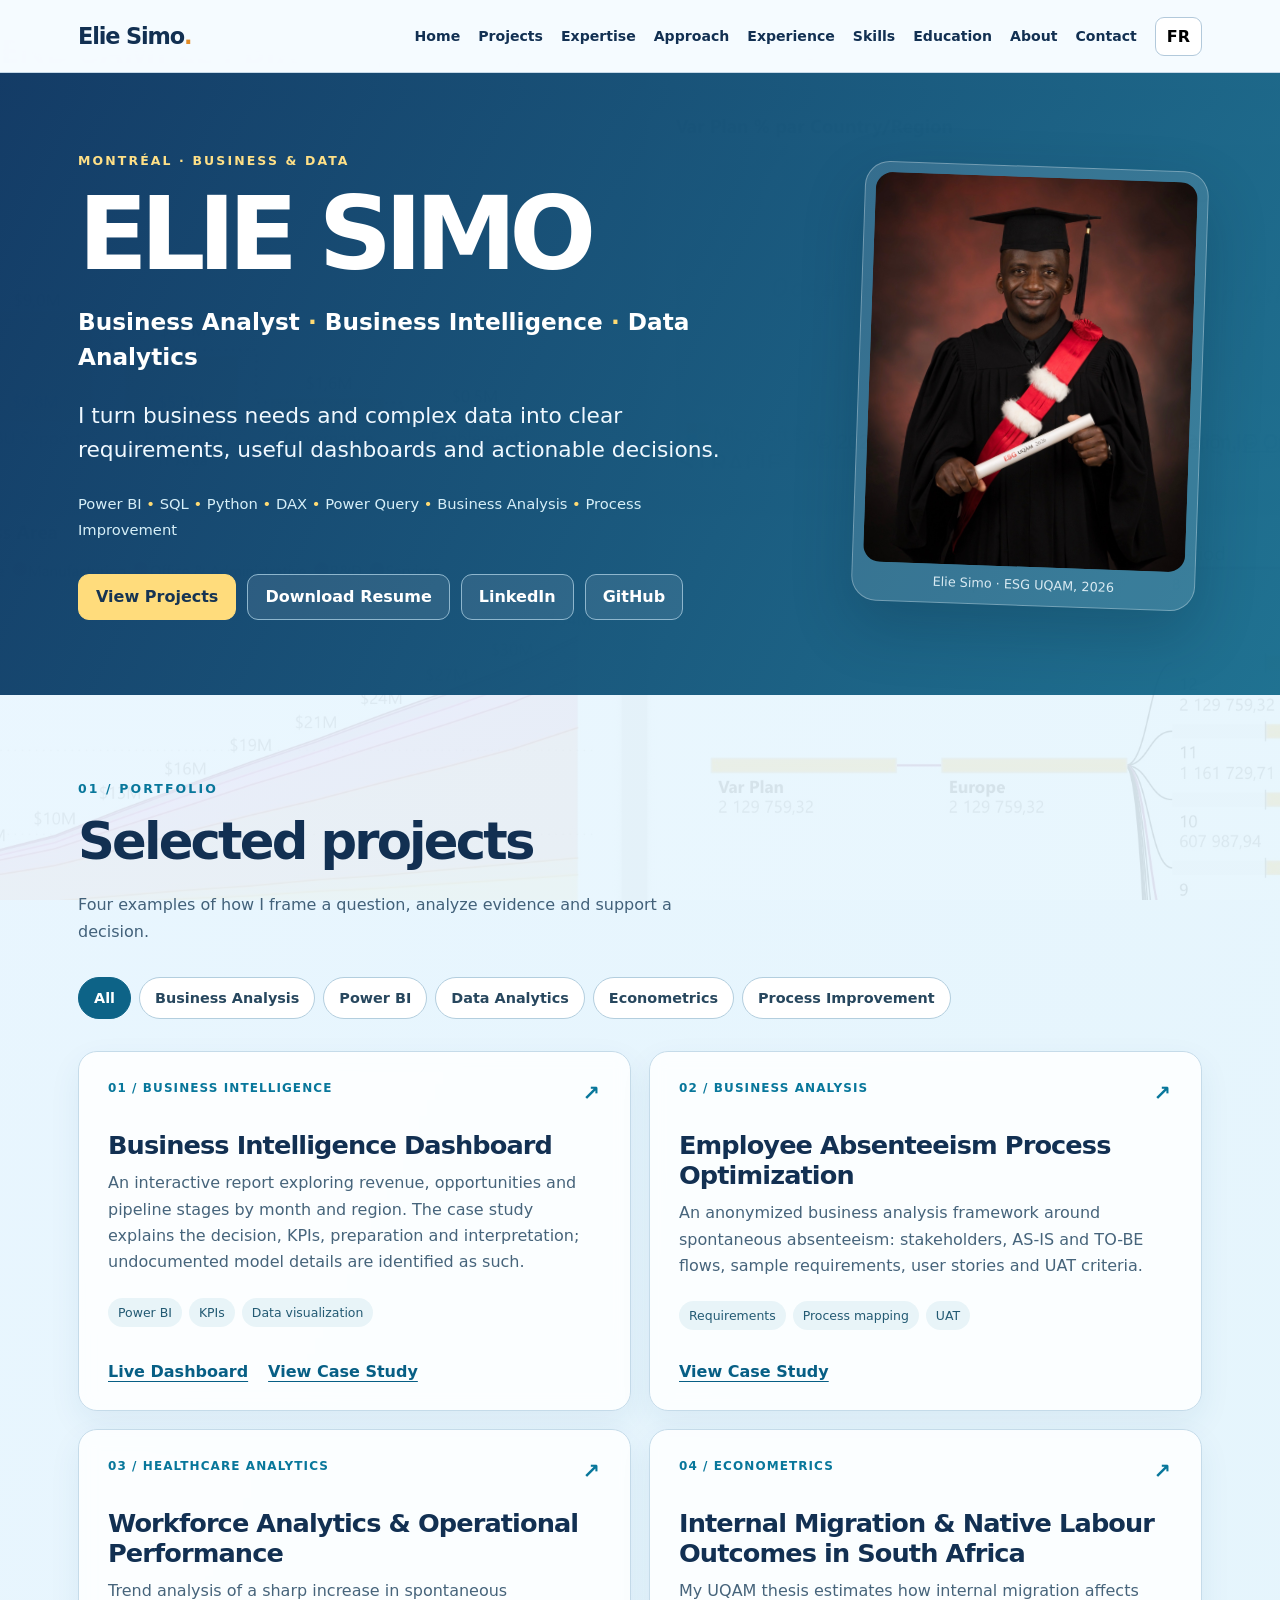
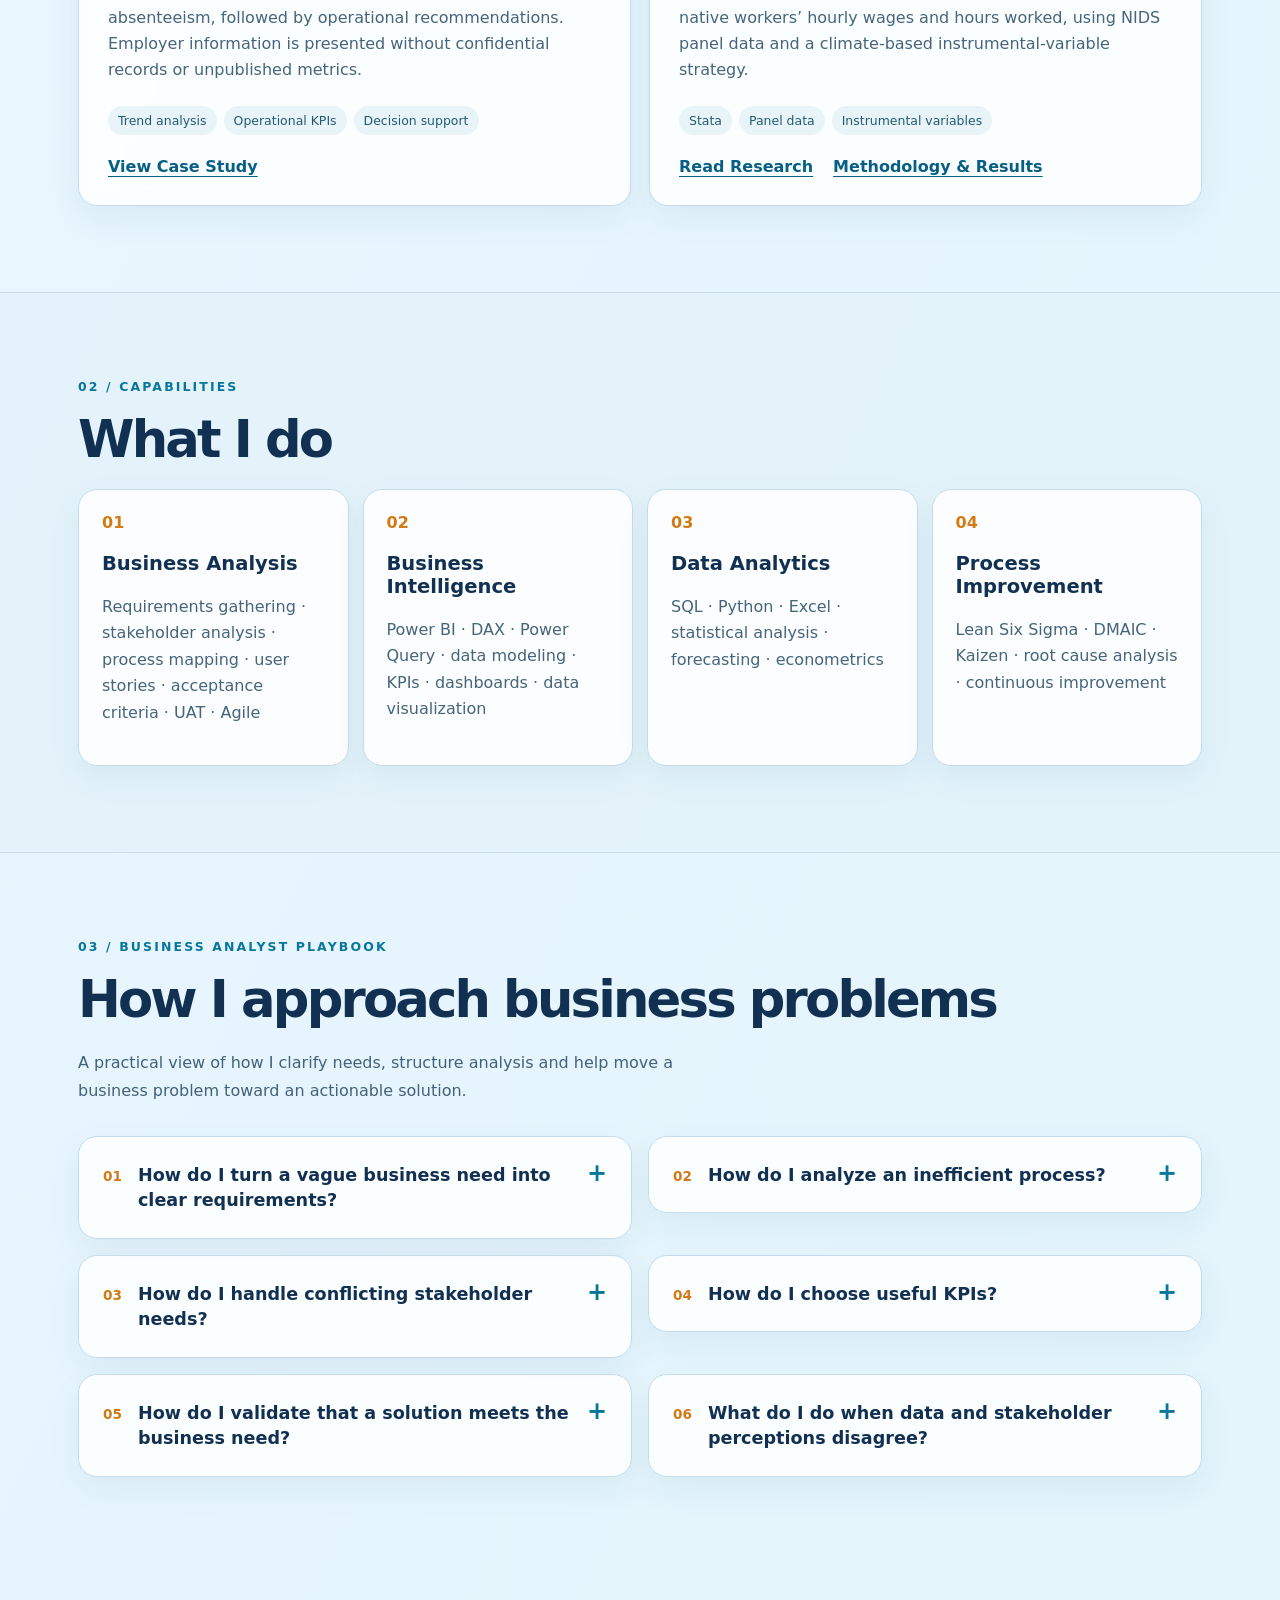
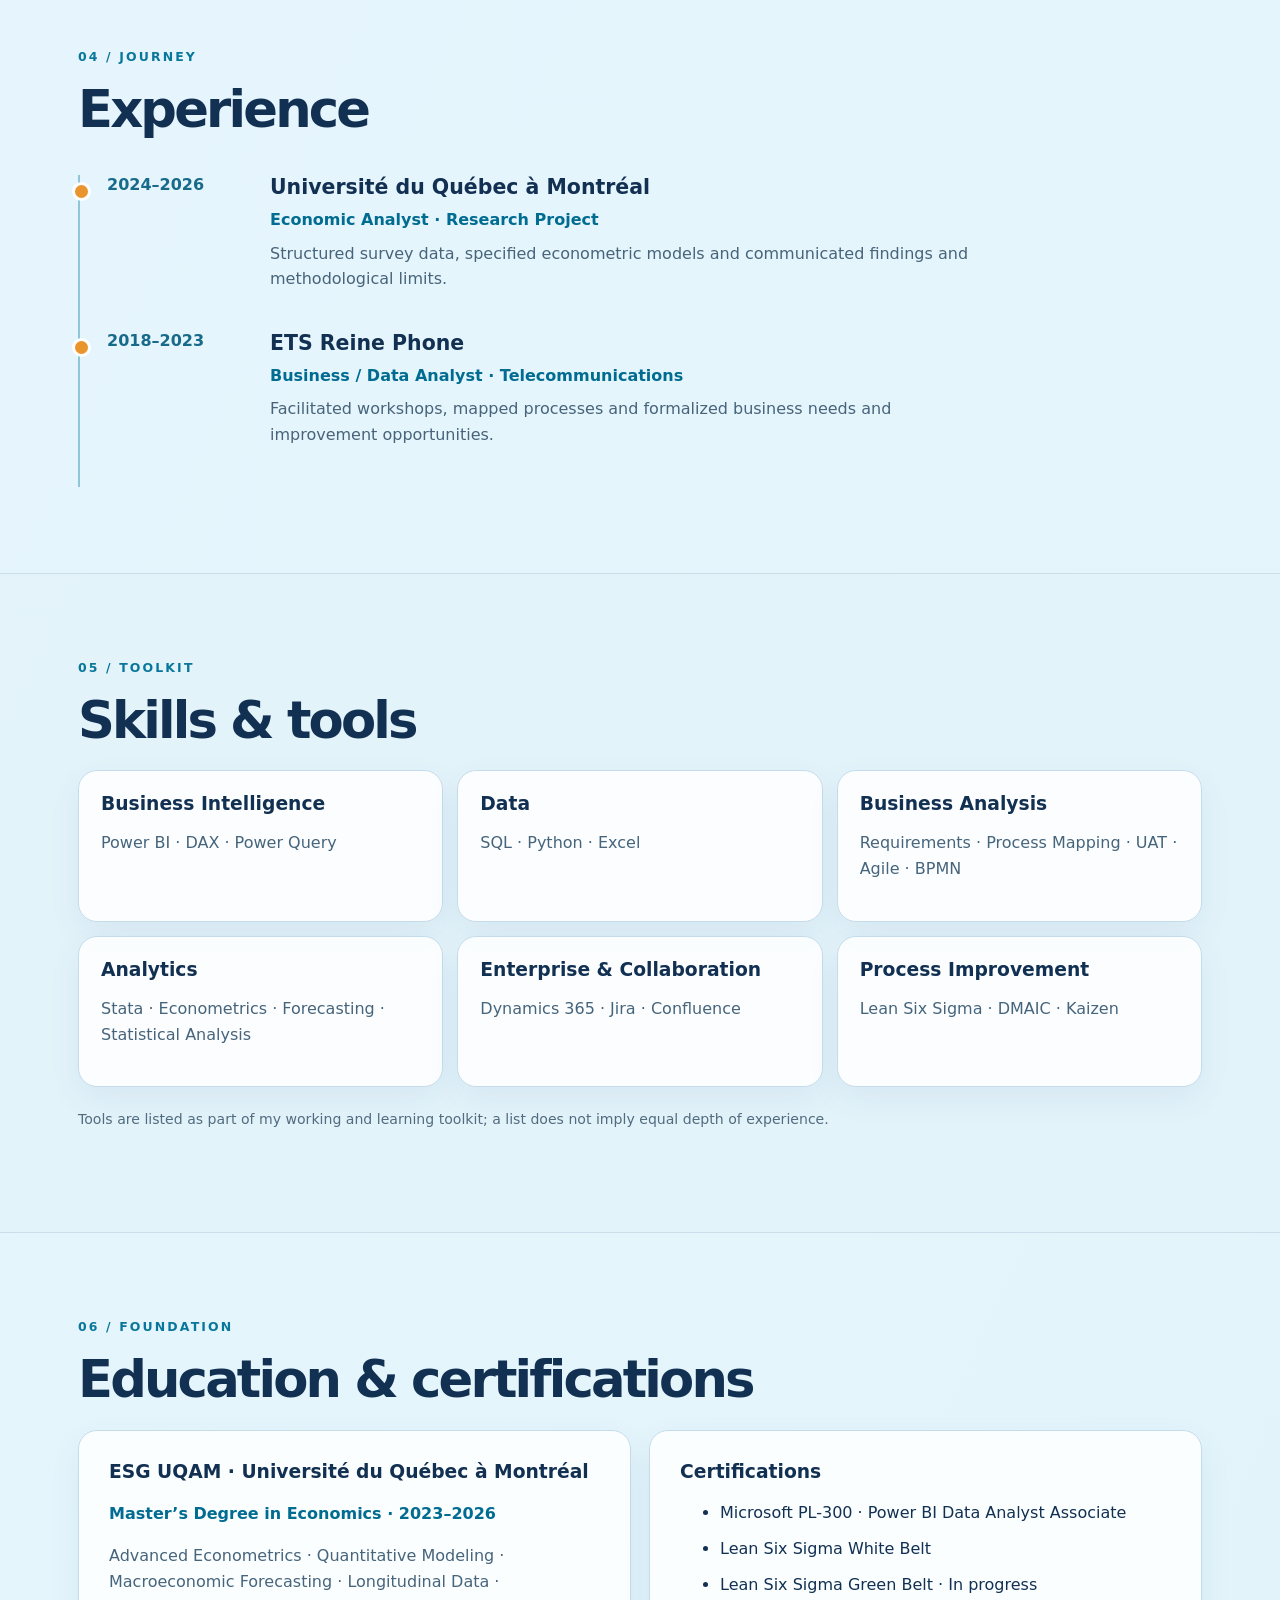
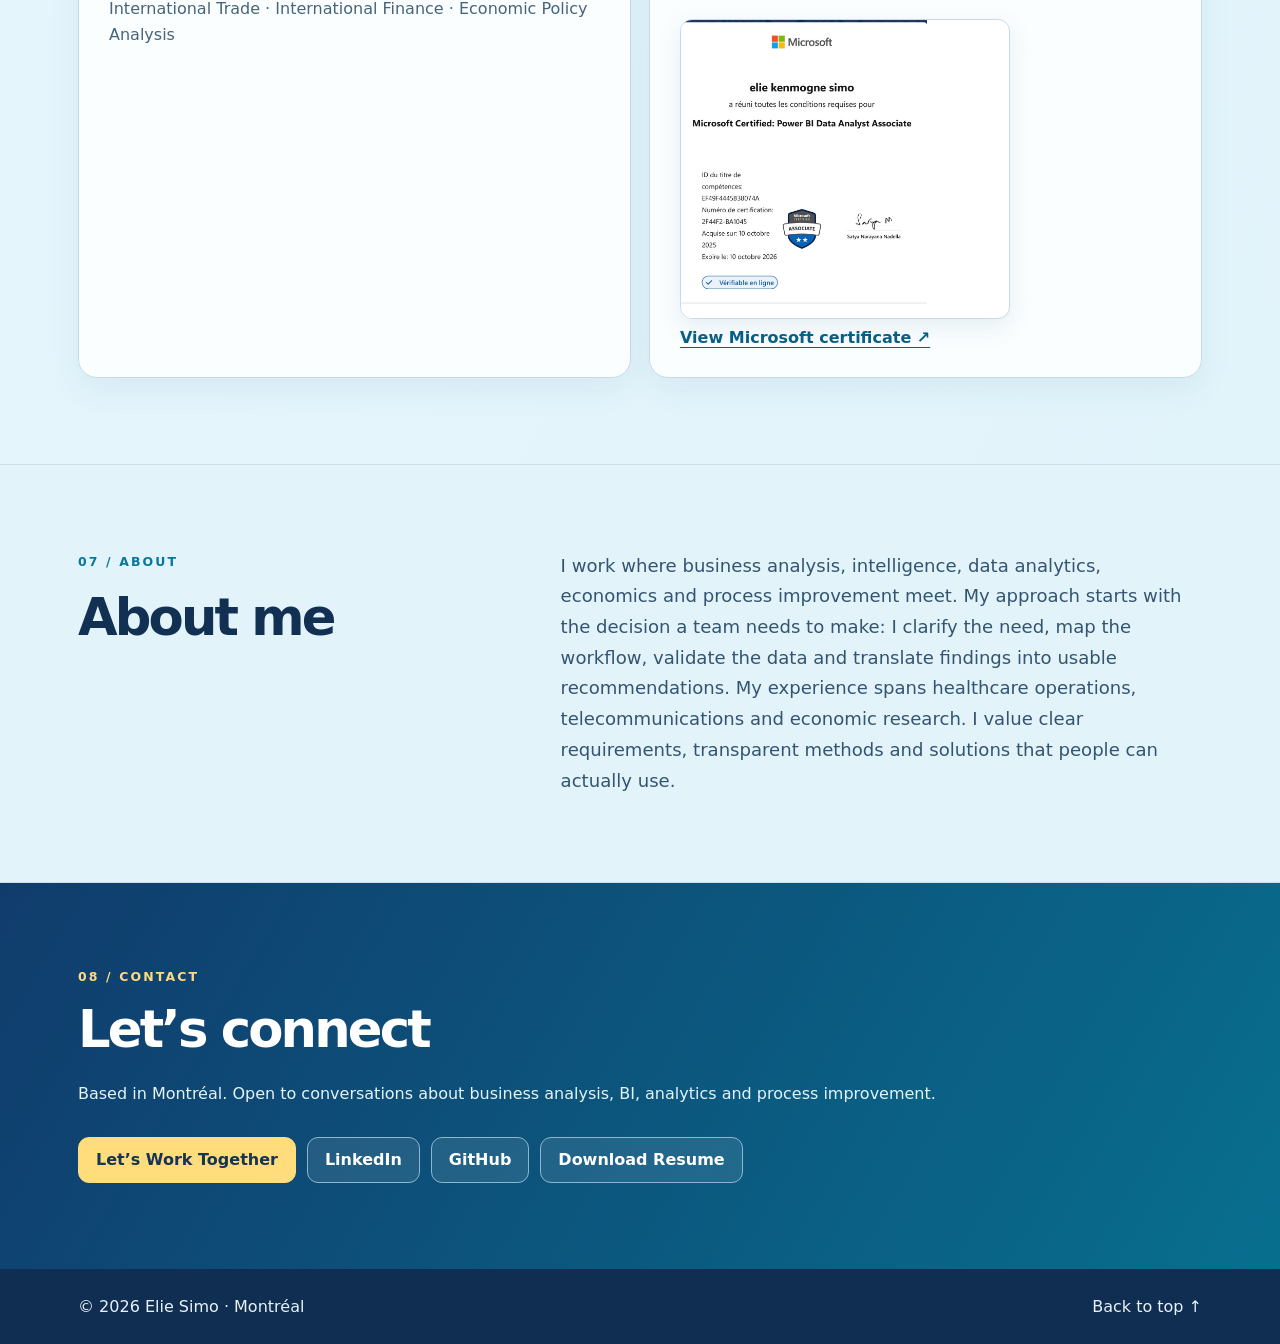
==== index.html @ c3174f80 "Add bilingual Business Analyst Playbook section" ====
<!doctype html><html lang="en"><head><meta charset="utf-8"><meta name="viewport" content="width=device-width,initial-scale=1"><title>Elie Simo | Business Analyst & BI Analyst</title><meta name="description" content="Business Analyst and BI professional specializing in Power BI, SQL, data analytics, process improvement and business transformation."><meta property="og:title" content="Elie Simo | Business Analyst & BI Analyst"><meta property="og:description" content="Business analysis, BI and data analytics projects with a focus on decisions and operational impact."><meta property="og:type" content="website"><meta property="og:url" content="https://simoelie.github.io/Portfolio-/"><link rel="canonical" href="https://simoelie.github.io/Portfolio-/"><link rel="stylesheet" href="style.css?v=playbook1"><link rel="icon" href="data:image/svg+xml,%3Csvg xmlns='http://www.w3.org/2000/svg' viewBox='0 0 64 64'%3E%3Crect width='64' height='64' rx='16' fill='%23133160'/%3E%3Ctext x='10' y='45' font-size='35' fill='%23ffda6a' font-family='Arial' font-weight='bold'%3EES%3C/text%3E%3C/svg%3E"></head><body><a class="skip" href="#main">Skip to content</a><header><div class="shell nav"><a class="logo" href="#home">Elie Simo<span>.</span></a><button class="menu" aria-expanded="false" aria-controls="links" aria-label="Open navigation">Menu ☰</button><nav id="links" aria-label="Main navigation"><a href="#home" data-i="home">Home</a><a href="#projects" data-i="projects">Projects</a><a href="#expertise" data-i="expertise">Expertise</a><a href="#approach" data-i="approachNav">Approach</a><a href="#experience" data-i="experience">Experience</a><a href="#skills" data-i="skills">Skills</a><a href="#education" data-i="education">Education</a><a href="#about" data-i="about">About</a><a href="#contact" data-i="contact">Contact</a><button id="lang" aria-label="Switch language">FR</button></nav></div></header><main id="main"><section class="hero" id="home"><div class="shell hero-grid"><div><p class="kicker" data-i="location">MONTRÉAL · BUSINESS & DATA</p><h1>ELIE SIMO</h1><p class="roles">Business Analyst <b>·</b> Business Intelligence <b>·</b> Data Analytics</p><p class="statement" data-i="statement">I turn business needs and complex data into clear requirements, useful dashboards and actionable decisions.</p><p class="tools">Power BI <span>•</span> SQL <span>•</span> Python <span>•</span> DAX <span>•</span> Power Query <span>•</span> Business Analysis <span>•</span> Process Improvement</p><div class="buttons"><a class="btn primary" href="#projects" data-i="viewProjects">View Projects</a><a class="btn" href="CV_Elie_Simo.pdf" download data-i="resume">Download Resume</a><a class="btn" href="https://www.linkedin.com/search/results/people/?keywords=Elie%20Kenmogne%20Simo" target="_blank" rel="noopener">LinkedIn</a><a class="btn" href="https://github.com/simoelie" target="_blank" rel="noopener">GitHub</a></div></div><figure class="portrait"><img src="portrait-elie-simo.jpeg" alt="Elie Simo at his ESG UQAM graduation" width="1320" height="1702" fetchpriority="high"><figcaption data-i="portrait">Elie Simo · ESG UQAM, 2026</figcaption></figure></div></section><section class="section" id="projects"><div class="shell"><p class="kicker">01 / PORTFOLIO</p><div class="section-head"><div><h2 data-i="selected">Selected projects</h2><p data-i="projectIntro">Four examples of how I frame a question, analyze evidence and support a decision.</p></div></div><div class="filters" role="group" aria-label="Filter projects"><button class="active" data-filter="all" aria-pressed="true">All</button><button data-filter="business">Business Analysis</button><button data-filter="power">Power BI</button><button data-filter="analytics">Data Analytics</button><button data-filter="econometrics">Econometrics</button><button data-filter="process">Process Improvement</button></div><div class="project-grid"><article class="project" data-cats="power analytics"><div class="project-top"><span>01 / BUSINESS INTELLIGENCE</span><span class="mark">↗</span></div><h3>Business Intelligence Dashboard</h3><p data-i="p1">An interactive report exploring revenue, opportunities and pipeline stages by month and region. The case study explains the decision, KPIs, preparation and interpretation; undocumented model details are identified as such.</p><div class="tags"><span>Power BI</span><span>KPIs</span><span>Data visualization</span></div><div class="card-actions"><a href="https://app.powerbi.com/view?r=eyJrIjoiZTdmYWRlNjMtMDBjZi00ZGFlLWEyNWEtYTdmNTlkOTk5NDNlIiwidCI6ImU4YWViMDlkLTc2ZDEtNGE2YS05ZDY2LWNhNjM2NWZkMDg1ZSIsImMiOjF9" target="_blank" rel="noopener">Live Dashboard</a><a href="case-study.html#dashboard">View Case Study</a></div></article><article class="project" data-cats="business process analytics"><div class="project-top"><span>02 / BUSINESS ANALYSIS</span><span class="mark">↗</span></div><h3>Employee Absenteeism Process Optimization</h3><p data-i="p2">An anonymized business analysis framework around spontaneous absenteeism: stakeholders, AS-IS and TO-BE flows, sample requirements, user stories and UAT criteria.</p><div class="tags"><span>Requirements</span><span>Process mapping</span><span>UAT</span></div><div class="card-actions"><a href="case-study.html#process">View Case Study</a></div></article><article class="project" data-cats="analytics power process"><div class="project-top"><span>03 / HEALTHCARE ANALYTICS</span><span class="mark">↗</span></div><h3>Workforce Analytics & Operational Performance</h3><p data-i="p3">Trend analysis of a sharp increase in spontaneous absenteeism, followed by operational recommendations. Employer information is presented without confidential records or unpublished metrics.</p><div class="tags"><span>Trend analysis</span><span>Operational KPIs</span><span>Decision support</span></div><div class="card-actions"><a href="case-study.html#workforce">View Case Study</a></div></article><article class="project" data-cats="econometrics analytics"><div class="project-top"><span>04 / ECONOMETRICS</span><span class="mark">↗</span></div><h3>Internal Migration & Native Labour Outcomes in South Africa</h3><p data-i="p4">My UQAM thesis estimates how internal migration affects native workers’ hourly wages and hours worked, using NIDS panel data and a climate-based instrumental-variable strategy.</p><div class="tags"><span>Stata</span><span>Panel data</span><span>Instrumental variables</span></div><div class="card-actions"><a href="memoire-elie-simo.pdf" target="_blank" rel="noopener">Read Research</a><a href="case-study.html#research">Methodology & Results</a></div></article></div></div></section><section class="section tint" id="expertise"><div class="shell"><p class="kicker">02 / CAPABILITIES</p><h2 data-i="what">What I do</h2><div class="four"><article><span class="icon">01</span><h3>Business Analysis</h3><p>Requirements gathering · stakeholder analysis · process mapping · user stories · acceptance criteria · UAT · Agile</p></article><article><span class="icon">02</span><h3>Business Intelligence</h3><p>Power BI · DAX · Power Query · data modeling · KPIs · dashboards · data visualization</p></article><article><span class="icon">03</span><h3>Data Analytics</h3><p>SQL · Python · Excel · statistical analysis · forecasting · econometrics</p></article><article><span class="icon">04</span><h3>Process Improvement</h3><p>Lean Six Sigma · DMAIC · Kaizen · root cause analysis · continuous improvement</p></article></div></div></section><section class="section" id="approach"><div class="shell"><p class="kicker">03 / BUSINESS ANALYST PLAYBOOK</p><div class="section-head"><h2 data-i="approachTitle">How I approach business problems</h2><p data-i="approachIntro">A practical view of how I clarify needs, structure analysis and help move a business problem toward an actionable solution.</p></div><div class="approach-grid"><details class="approach-card"><summary><span class="approach-number">01</span><span data-i="q1">How do I turn a vague business need into clear requirements?</span></summary><div class="approach-answer"><p data-i="a1">I start by clarifying the problem, expected outcome, stakeholders and constraints. I then separate needs from proposed solutions, document requirements in clear language and validate them with the people affected before delivery.</p><p class="approach-methods">Stakeholder analysis · Requirements · User stories · Acceptance criteria</p></div></details><details class="approach-card"><summary><span class="approach-number">02</span><span data-i="q2">How do I analyze an inefficient process?</span></summary><div class="approach-answer"><p data-i="a2">I map the current AS-IS process, identify bottlenecks, handoffs and recurring pain points, then investigate root causes. The TO-BE process is designed around the business objective and validated with stakeholders before implementation.</p><p class="approach-methods">AS-IS / TO-BE · Process mapping · Root cause analysis · Lean Six Sigma</p></div></details><details class="approach-card"><summary><span class="approach-number">03</span><span data-i="q3">How do I handle conflicting stakeholder needs?</span></summary><div class="approach-answer"><p data-i="a3">I make the competing needs explicit, connect each one to the underlying business objective and assess constraints, impact and dependencies. The goal is to create shared criteria for prioritization rather than treating every request as equally urgent.</p><p class="approach-methods">Workshops · Stakeholder analysis · Prioritization · Traceability</p></div></details><details class="approach-card"><summary><span class="approach-number">04</span><span data-i="q4">How do I choose useful KPIs?</span></summary><div class="approach-answer"><p data-i="a4">I begin with the decision the team needs to make. A KPI should have a clear definition, reliable data source, relevant comparison point and an action that can follow when the measure changes.</p><p class="approach-methods">KPIs · Data validation · Power BI · Decision support</p></div></details><details class="approach-card"><summary><span class="approach-number">05</span><span data-i="q5">How do I validate that a solution meets the business need?</span></summary><div class="approach-answer"><p data-i="a5">I link the solution back to the approved requirements and define observable acceptance criteria. During validation or UAT, I focus on real business scenarios, exceptions and whether users can complete the intended outcome.</p><p class="approach-methods">UAT · Acceptance criteria · Requirements traceability · Feedback</p></div></details><details class="approach-card"><summary><span class="approach-number">06</span><span data-i="q6">What do I do when data and stakeholder perceptions disagree?</span></summary><div class="approach-answer"><p data-i="a6">I verify definitions, data quality, time periods and scope before drawing a conclusion. I use the discrepancy as a question to investigate, combining quantitative evidence with operational context rather than assuming either source is automatically correct.</p><p class="approach-methods">Data quality · SQL / Excel · Trend analysis · Stakeholder interviews</p></div></details></div></div></section><section class="section" id="experience"><div class="shell"><p class="kicker">04 / JOURNEY</p><h2 data-i="experience">Experience</h2><div class="timeline"><article><span>2024–2026</span><div><h3>Université du Québec à Montréal</h3><p class="role">Economic Analyst · Research Project</p><p data-i="e2">Structured survey data, specified econometric models and communicated findings and methodological limits.</p></div></article><article><span>2018–2023</span><div><h3>ETS Reine Phone</h3><p class="role">Business / Data Analyst · Telecommunications</p><p data-i="e3">Facilitated workshops, mapped processes and formalized business needs and improvement opportunities.</p></div></article></div></div></section><section class="section tint" id="skills"><div class="shell"><p class="kicker">05 / TOOLKIT</p><h2 data-i="skills">Skills & tools</h2><div class="skill-grid"><article><h3>Business Intelligence</h3><p>Power BI · DAX · Power Query</p></article><article><h3>Data</h3><p>SQL · Python · Excel</p></article><article><h3>Business Analysis</h3><p>Requirements · Process Mapping · UAT · Agile · BPMN</p></article><article><h3>Analytics</h3><p>Stata · Econometrics · Forecasting · Statistical Analysis</p></article><article><h3>Enterprise & Collaboration</h3><p>Dynamics 365 · Jira · Confluence</p></article><article><h3>Process Improvement</h3><p>Lean Six Sigma · DMAIC · Kaizen</p></article></div><p class="note" data-i="toolsNote">Tools are listed as part of my working and learning toolkit; a list does not imply equal depth of experience.</p></div></section><section class="section" id="education"><div class="shell"><p class="kicker">06 / FOUNDATION</p><h2 data-i="education">Education & certifications</h2><div class="two"><article class="panel"><h3>ESG UQAM · Université du Québec à Montréal</h3><p class="role">Master’s Degree in Economics · 2023–2026</p><p>Advanced Econometrics · Quantitative Modeling · Macroeconomic Forecasting · Longitudinal Data · International Trade · International Finance · Economic Policy Analysis</p></article><article class="panel"><h3>Certifications</h3><ul><li>Microsoft PL-300 · Power BI Data Analyst Associate</li><li>Lean Six Sigma White Belt</li><li>Lean Six Sigma Green Belt · In progress</li></ul><a class="certificate" href="certification-microsoft-pl300-elie-simo.jpeg" target="_blank" rel="noopener" aria-label="View Microsoft Power BI Data Analyst Associate certificate in full size"><img src="certification-microsoft-pl300-elie-simo.jpeg" alt="Microsoft Certified: Power BI Data Analyst Associate certificate awarded to Elie Kenmogne Simo" width="958" height="1160" loading="lazy" decoding="async"><span>View Microsoft certificate ↗</span></a></article></div></div></section><section class="section tint" id="about"><div class="shell about"><div><p class="kicker">07 / ABOUT</p><h2 data-i="about">About me</h2></div><p data-i="aboutText">I work where business analysis, intelligence, data analytics, economics and process improvement meet. My approach starts with the decision a team needs to make: I clarify the need, map the workflow, validate the data and translate findings into usable recommendations. My experience spans healthcare operations, telecommunications and economic research. I value clear requirements, transparent methods and solutions that people can actually use.</p></div></section><section class="section contact" id="contact"><div class="shell"><p class="kicker">08 / CONTACT</p><h2 data-i="connect">Let’s connect</h2><p data-i="contactText">Based in Montréal. Open to conversations about business analysis, BI, analytics and process improvement.</p><div class="buttons"><a class="btn primary" href="mailto:simoelie13@gmail.com" data-i="work">Let’s Work Together</a><a class="btn" href="https://www.linkedin.com/search/results/people/?keywords=Elie%20Kenmogne%20Simo" target="_blank" rel="noopener">LinkedIn</a><a class="btn" href="https://github.com/simoelie" target="_blank" rel="noopener">GitHub</a><a class="btn" href="CV_Elie_Simo.pdf" download data-i="resume">Download Resume</a></div></div></section></main><footer><div class="shell">© 2026 Elie Simo · Montréal <a href="#home" data-i="back">Back to top ↑</a></div></footer><script src="script.js?v=playbook1" defer></script></body></html>
---- style.css ----
:root{font-family:Inter,ui-sans-serif,system-ui,-apple-system,"Segoe UI",sans-serif;color:#123052;background:#eaf4fb;scroll-behavior:smooth}*{box-sizing:border-box}body{margin:0;background:linear-gradient(115deg,rgba(233,246,255,.92),rgba(224,244,250,.88)),url('tableau-de-bord-arriere-plan.jpeg') center top/cover fixed}a{color:inherit}button{font:inherit;cursor:pointer}a:focus-visible,button:focus-visible,summary:focus-visible{outline:3px solid #ec8b26;outline-offset:3px}.skip{position:absolute;left:-100vw;top:0;background:#fff;padding:12px;z-index:30}.skip:focus{left:10px}.shell{max-width:1180px;margin:auto;padding:0 28px}header{position:sticky;top:0;z-index:20;background:rgba(246,251,255,.94);backdrop-filter:blur(18px);border-bottom:1px solid #c5d8e7}.nav{min-height:72px;display:flex;align-items:center;justify-content:space-between;gap:20px}.logo{font-weight:850;letter-spacing:-.05em;font-size:1.4rem;text-decoration:none;white-space:nowrap}.logo span{color:#e28b26}nav{display:flex;align-items:center;gap:18px}nav a{font-size:.88rem;font-weight:650;text-decoration:none}nav a:hover,footer a:hover{color:#006e97}nav button,.menu{border:1px solid #b2c9db;background:white;border-radius:9px;padding:9px 11px;font-weight:800}.menu{display:none}.hero{background:linear-gradient(115deg,rgba(11,52,96,.96),rgba(12,101,135,.91));color:#fff;padding:80px 0 75px}.hero-grid{display:grid;grid-template-columns:minmax(0,1.5fr) minmax(270px,.72fr);gap:62px;align-items:center}.kicker{font-size:.78rem;font-weight:850;letter-spacing:.17em;color:#08779b;text-transform:uppercase;margin:0 0 17px}.hero .kicker{color:#ffe087}.hero h1{font-size:clamp(3.5rem,8vw,7.4rem);letter-spacing:-.075em;line-height:.95;margin:0 0 22px}.roles{font-size:clamp(1.05rem,2vw,1.45rem);font-weight:700;line-height:1.5}.roles b,.tools span{color:#ffdb73}.statement{font-size:clamp(1.1rem,2vw,1.36rem);line-height:1.55;max-width:680px;color:#eff8ff;margin:24px 0}.tools{font-size:.92rem;line-height:1.8;color:#d6eff8;max-width:660px}.buttons{display:flex;flex-wrap:wrap;gap:11px;margin-top:30px}.btn{display:inline-flex;align-items:center;justify-content:center;min-height:46px;padding:11px 17px;border:1px solid #8eb6cd;border-radius:11px;text-decoration:none;font-weight:750;background:rgba(255,255,255,.09);color:inherit}.btn:hover{transform:translateY(-2px);background:rgba(255,255,255,.18)}.btn.primary{background:#ffdc7c;color:#163453;border-color:#ffdc7c}.portrait{margin:0;background:rgba(255,255,255,.12);padding:10px;border:1px solid rgba(255,255,255,.3);border-radius:25px;box-shadow:0 25px 60px rgba(7,30,50,.22);transform:rotate(2deg)}.portrait img{display:block;width:100%;height:390px;object-fit:cover;object-position:center 25%;border-radius:17px}.portrait figcaption{text-align:center;font-size:.8rem;margin:10px 0 3px;color:#d9eaf2}.section{padding:86px 0}.section.tint{background:rgba(228,243,250,.83);border-block:1px solid #cbdeea}.section h2{font-size:clamp(2.2rem,4vw,3.7rem);letter-spacing:-.055em;margin:0 0 22px;line-height:1.1}.section-head p,.section>div>p:not(.kicker),.about p{line-height:1.7}.section-head p{max-width:650px;color:#42617a}.filters{display:flex;gap:8px;flex-wrap:wrap;margin:32px 0}.filters button{border:1px solid #b3cede;background:#fff;border-radius:99px;padding:10px 15px;color:#27475e;font-size:.9rem;font-weight:650;min-height:42px}.filters button.active,.filters button:hover{background:#0d6387;color:white;border-color:#0d6387}.project-grid{display:grid;grid-template-columns:repeat(2,minmax(0,1fr));gap:18px}.project,.panel,.four article,.skill-grid article{background:rgba(255,255,255,.84);backdrop-filter:blur(8px);border:1px solid #c5dbe9;border-radius:19px;box-shadow:0 12px 32px rgba(31,86,126,.07)}.project{padding:29px;display:flex;flex-direction:column;min-height:360px}.project[hidden]{display:none}.project-top{display:flex;justify-content:space-between;color:#08779b;font-size:.75rem;font-weight:850;letter-spacing:.09em}.mark{font-size:1.3rem}.project h3{font-size:1.6rem;letter-spacing:-.035em;margin:25px 0 10px}.project p,.panel p,.four p,.skill-grid p{line-height:1.65;color:#46647b}.project p{margin:0}.tags{display:flex;flex-wrap:wrap;gap:7px;margin:22px 0}.tags span{font-size:.78rem;border-radius:50px;background:#e8f4f8;padding:7px 10px;color:#235a73}.card-actions{display:flex;gap:20px;flex-wrap:wrap;margin-top:auto}.card-actions a{color:#075f85;font-weight:800;text-underline-offset:4px}.note{font-size:.88rem;color:#526c80;margin-top:21px}.four{display:grid;grid-template-columns:repeat(4,1fr);gap:14px}.four article{padding:23px}.four h3{font-size:1.22rem}.icon{color:#d27a14;font-weight:850}.timeline{margin-top:38px;border-left:2px solid #8ec5d7;padding-left:27px}.timeline article{position:relative;display:grid;grid-template-columns:140px 1fr;gap:23px;padding:0 0 31px}.timeline article:before{content:"";position:absolute;left:-35px;top:7px;width:13px;height:13px;border-radius:50%;background:#e9942c;border:3px solid white}.timeline article>span{font-weight:800;color:#176a89}.timeline h3{margin:0;font-size:1.28rem}.timeline p{max-width:700px;line-height:1.6;margin:8px 0;color:#47647a}.role{color:#006c91!important;font-weight:750}.skill-grid{display:grid;grid-template-columns:repeat(3,1fr);gap:14px}.skill-grid article{padding:22px}.skill-grid h3{margin:0}.two{display:grid;grid-template-columns:1fr 1fr;gap:18px}.panel{padding:30px}.panel h3{margin-top:0}.panel li{margin:12px 0;line-height:1.5}.about{display:grid;grid-template-columns:1fr 1.5fr;gap:55px}.about>p{font-size:1.13rem;margin:0;color:#345571}.contact{background:linear-gradient(120deg,#103c6c,#086f8f);color:white}.contact .kicker{color:#ffdb7e}.contact p{color:#e5f4f9}footer{background:#102e51;color:#e7f2f9;padding:28px 0}footer .shell{display:flex;justify-content:space-between;gap:16px}footer a{text-decoration:none}.case-hero{background:#103c6c;color:white;padding:65px 0}.case-hero h1{font-size:clamp(2.5rem,5vw,4rem);letter-spacing:-.05em;margin:0}.case-hero p{max-width:750px;line-height:1.6}.case-index{display:flex;gap:12px;flex-wrap:wrap;margin-top:25px}.case-index a{border:1px solid #82aaba;padding:10px;border-radius:10px;text-decoration:none}.study{padding:70px 0;border-bottom:1px solid #cee0ea;scroll-margin-top:78px}.study h2{font-size:clamp(2rem,4vw,3rem);letter-spacing:-.04em}.study-grid{display:grid;grid-template-columns:repeat(2,1fr);gap:14px}.study-grid>div{background:rgba(255,255,255,.86);border:1px solid #c6deea;border-radius:16px;padding:22px}.study-grid h3{color:#086d90;margin-top:0}.study-grid p,.study-grid li{line-height:1.65;color:#36566d}.flow{display:flex;flex-wrap:wrap;align-items:center;gap:10px;margin:15px 0 25px}.flow span{background:#e1f1f7;border:1px solid #a5cddb;border-radius:10px;padding:10px}.embed{width:100%;height:min(65vw,600px);min-height:360px;border:1px solid #b3cddc;border-radius:14px;background:#fff}.empty{display:none;padding:30px;background:white;border-radius:14px}.empty.show{display:block}@media(max-width:950px){nav{gap:10px}nav a{font-size:.78rem}.four{grid-template-columns:repeat(2,1fr)}.hero-grid{gap:30px}}@media(max-width:720px){body{background-attachment:scroll}.shell{padding:0 20px}.nav{min-height:65px}.menu{display:block}nav{display:none;position:absolute;top:65px;left:0;right:0;background:#f4fbff;padding:16px 20px 24px;box-shadow:0 15px 25px #12305224;flex-direction:column;align-items:stretch}nav.open{display:flex}nav a,nav button{font-size:1rem;padding:9px;min-height:42px}.hero{padding:55px 0}.hero-grid,.project-grid,.two,.about,.study-grid{grid-template-columns:1fr}.hero h1{font-size:3.8rem}.portrait{max-width:390px;transform:none}.portrait img{height:350px}.section{padding:62px 0}.skill-grid{grid-template-columns:repeat(2,1fr)}.timeline article{grid-template-columns:1fr;gap:0}.project{min-height:0}.embed{height:420px;min-height:0}}@media(max-width:450px){.four,.skill-grid{grid-template-columns:1fr}.hero h1{font-size:3.35rem}.portrait img{height:320px}.btn{width:100%}.filters button{font-size:.82rem;padding:8px 11px}.project{padding:22px}footer .shell{flex-direction:column}}@media(prefers-reduced-motion:reduce){:root{scroll-behavior:auto}.btn:hover{transform:none}}

.certificate{display:block;max-width:330px;margin-top:22px;text-decoration:none;color:#075f85;font-weight:800}.certificate img{display:block;width:100%;height:auto;max-height:300px;object-fit:contain;object-position:left center;background:#fff;border:1px solid #c5dbe9;border-radius:12px;box-shadow:0 8px 24px rgba(31,86,126,.1)}.certificate span{display:inline-block;margin-top:9px;text-decoration:underline;text-underline-offset:4px}.certificate:hover img{border-color:#08779b}

#approach{scroll-margin-top:72px}.approach-grid{display:grid;grid-template-columns:repeat(2,minmax(0,1fr));gap:16px;margin-top:32px;align-items:start}.approach-card{background:rgba(255,255,255,.84);backdrop-filter:blur(8px);border:1px solid #c5dbe9;border-radius:19px;box-shadow:0 12px 32px rgba(31,86,126,.07);overflow:hidden}.approach-card summary{display:flex;align-items:baseline;gap:16px;padding:24px;cursor:pointer;font-weight:750;font-size:1.1rem;line-height:1.45;list-style:none}.approach-card summary::-webkit-details-marker{display:none}.approach-card summary:after{content:"+";color:#08779b;font-size:1.5rem;margin-left:auto;line-height:1}.approach-card[open] summary:after{content:"−"}.approach-number{color:#d27a14;font-size:.85rem;font-weight:850;flex:none}.approach-answer{padding:0 24px 24px 56px}.approach-answer p{line-height:1.65;color:#46647b;margin:0}.approach-answer .approach-methods{color:#235a73;font-size:.84rem;margin-top:18px;border-top:1px solid #c5dbe9;padding-top:15px}@media(max-width:720px){.approach-grid{grid-template-columns:1fr}.approach-card summary{padding:20px}.approach-answer{padding:0 20px 20px 52px}}
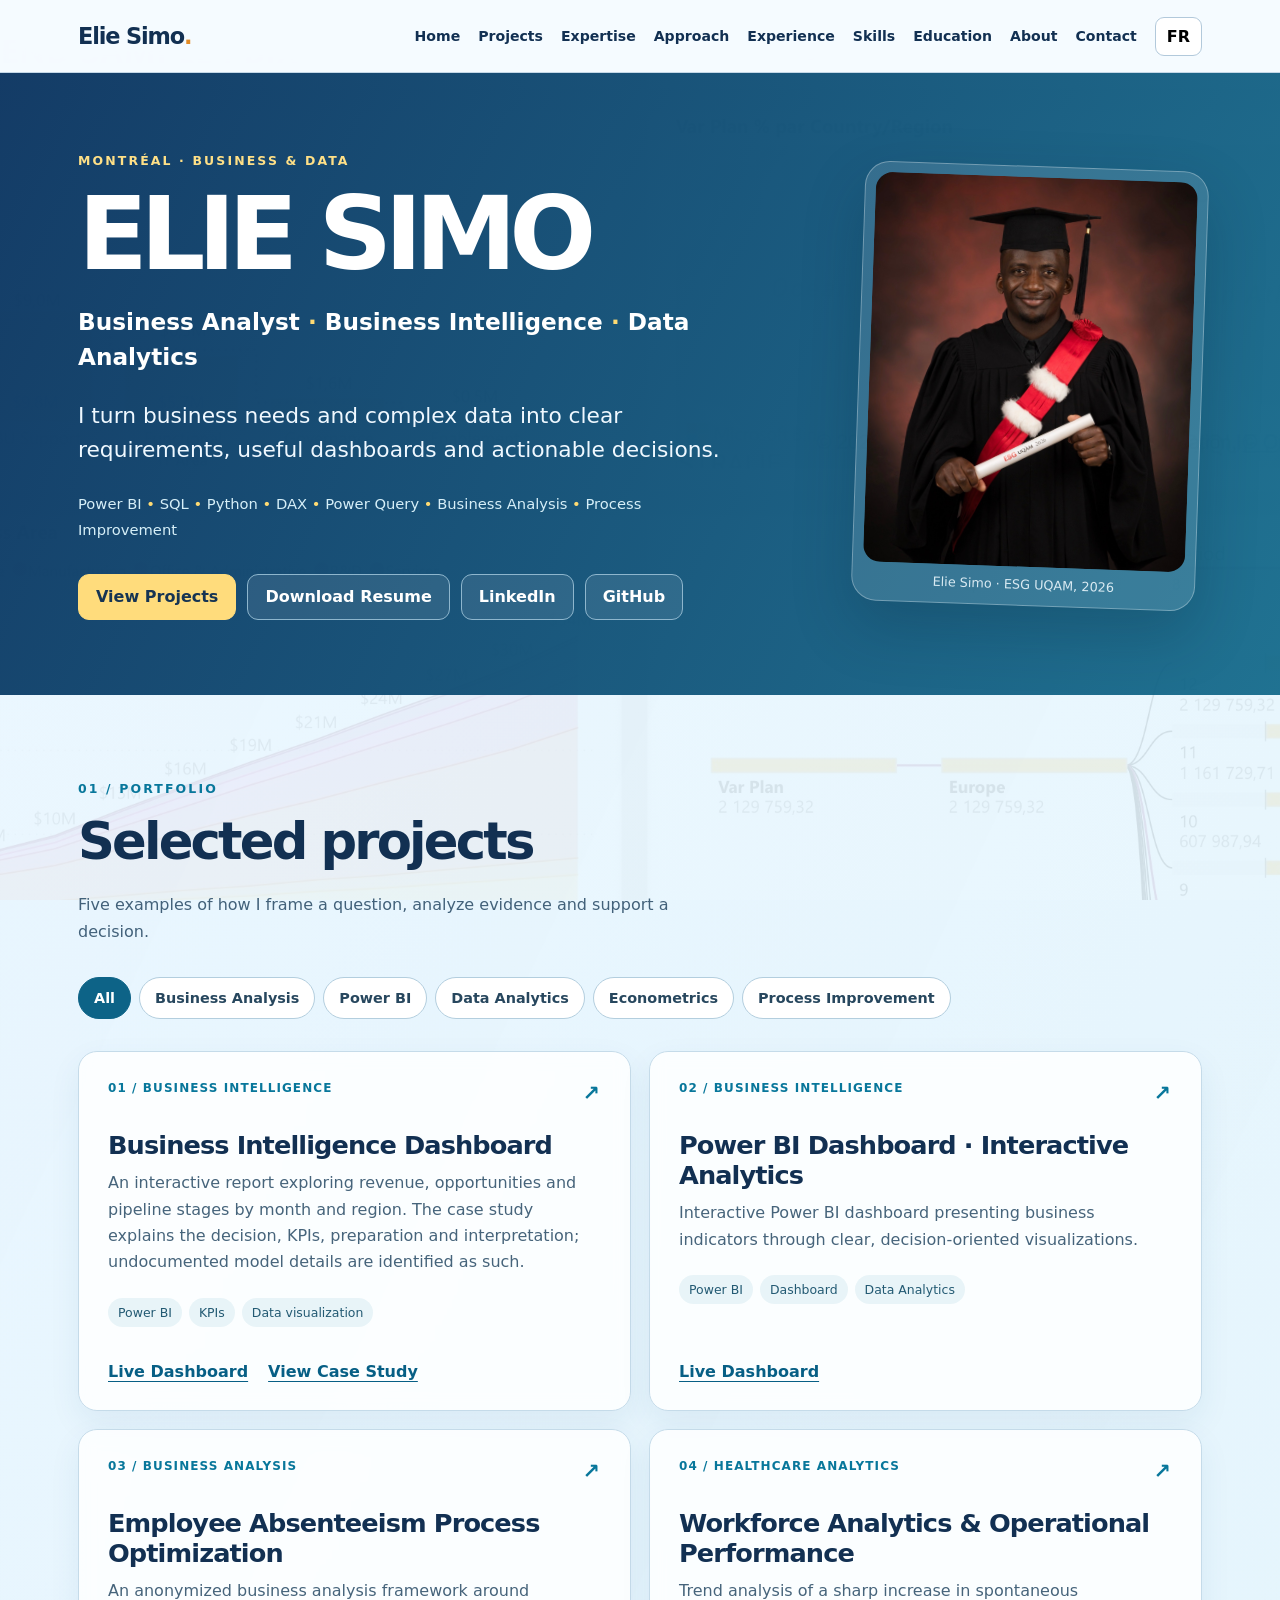
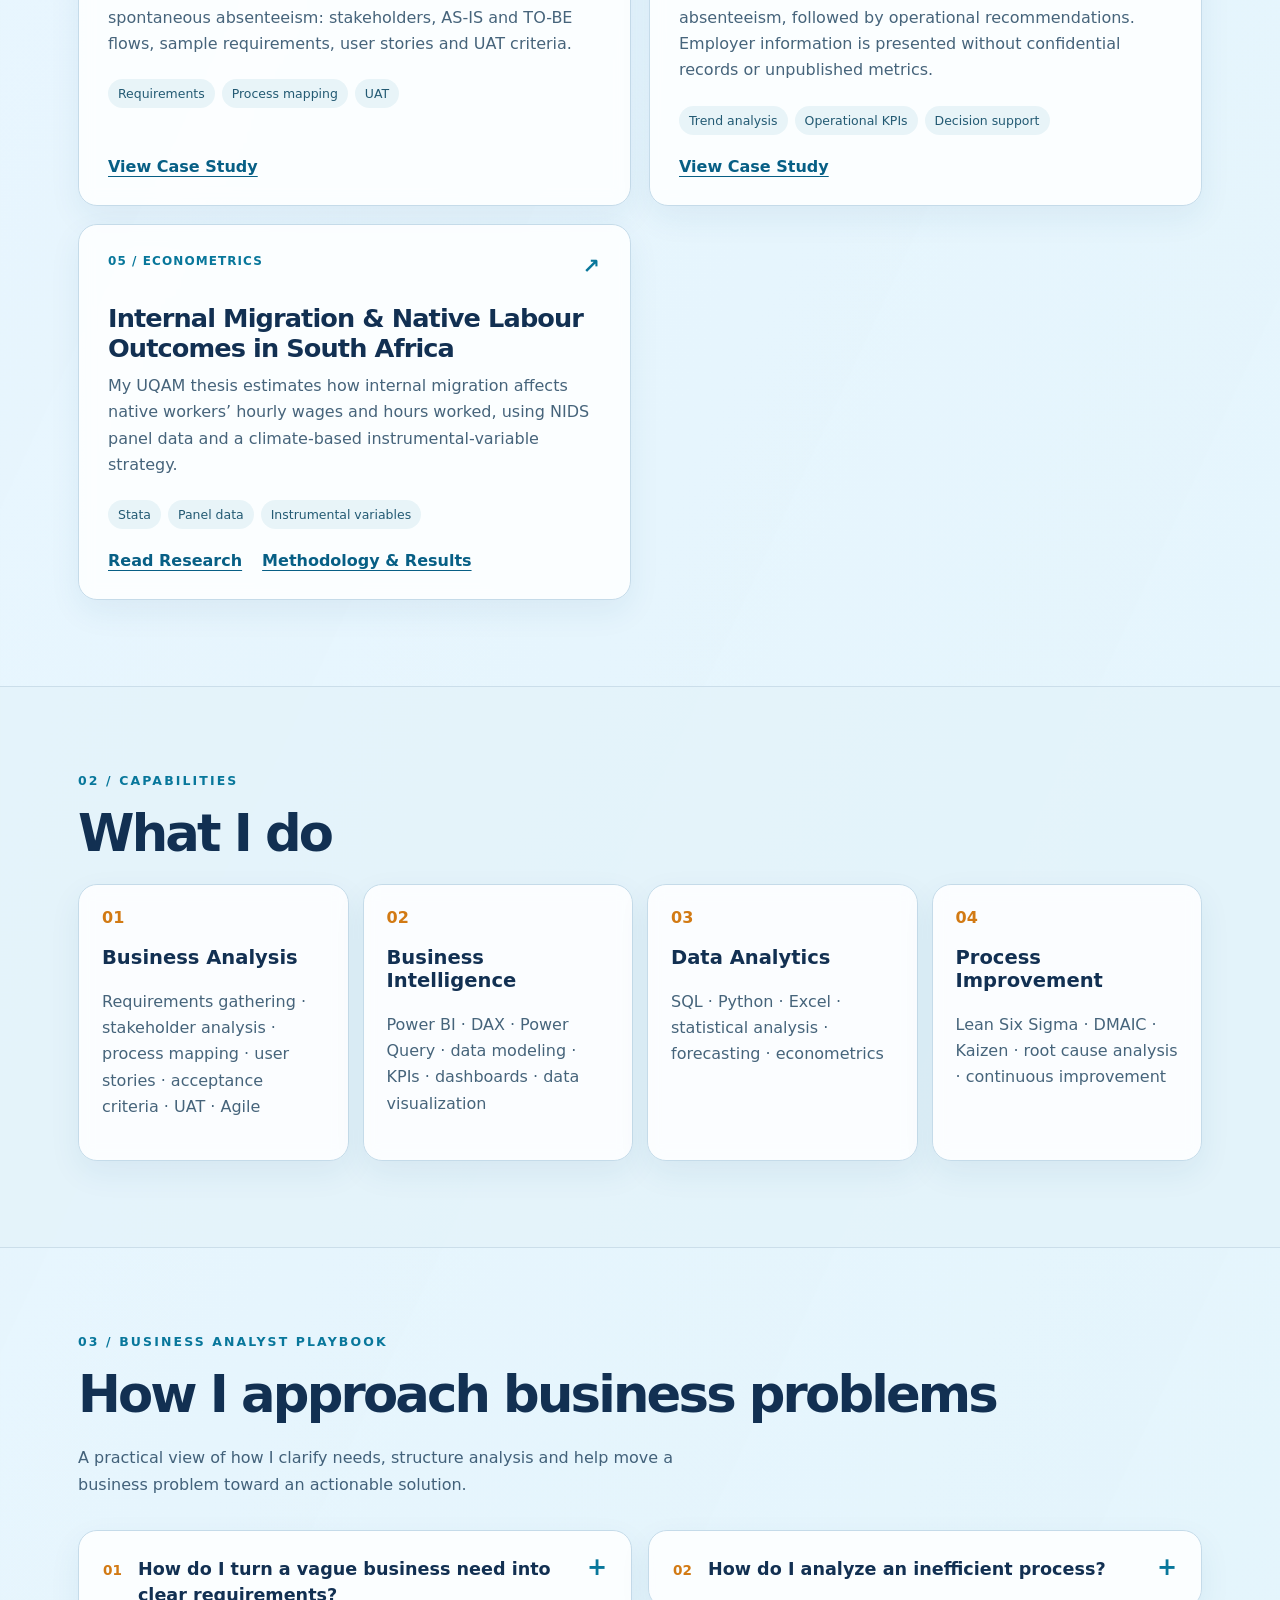
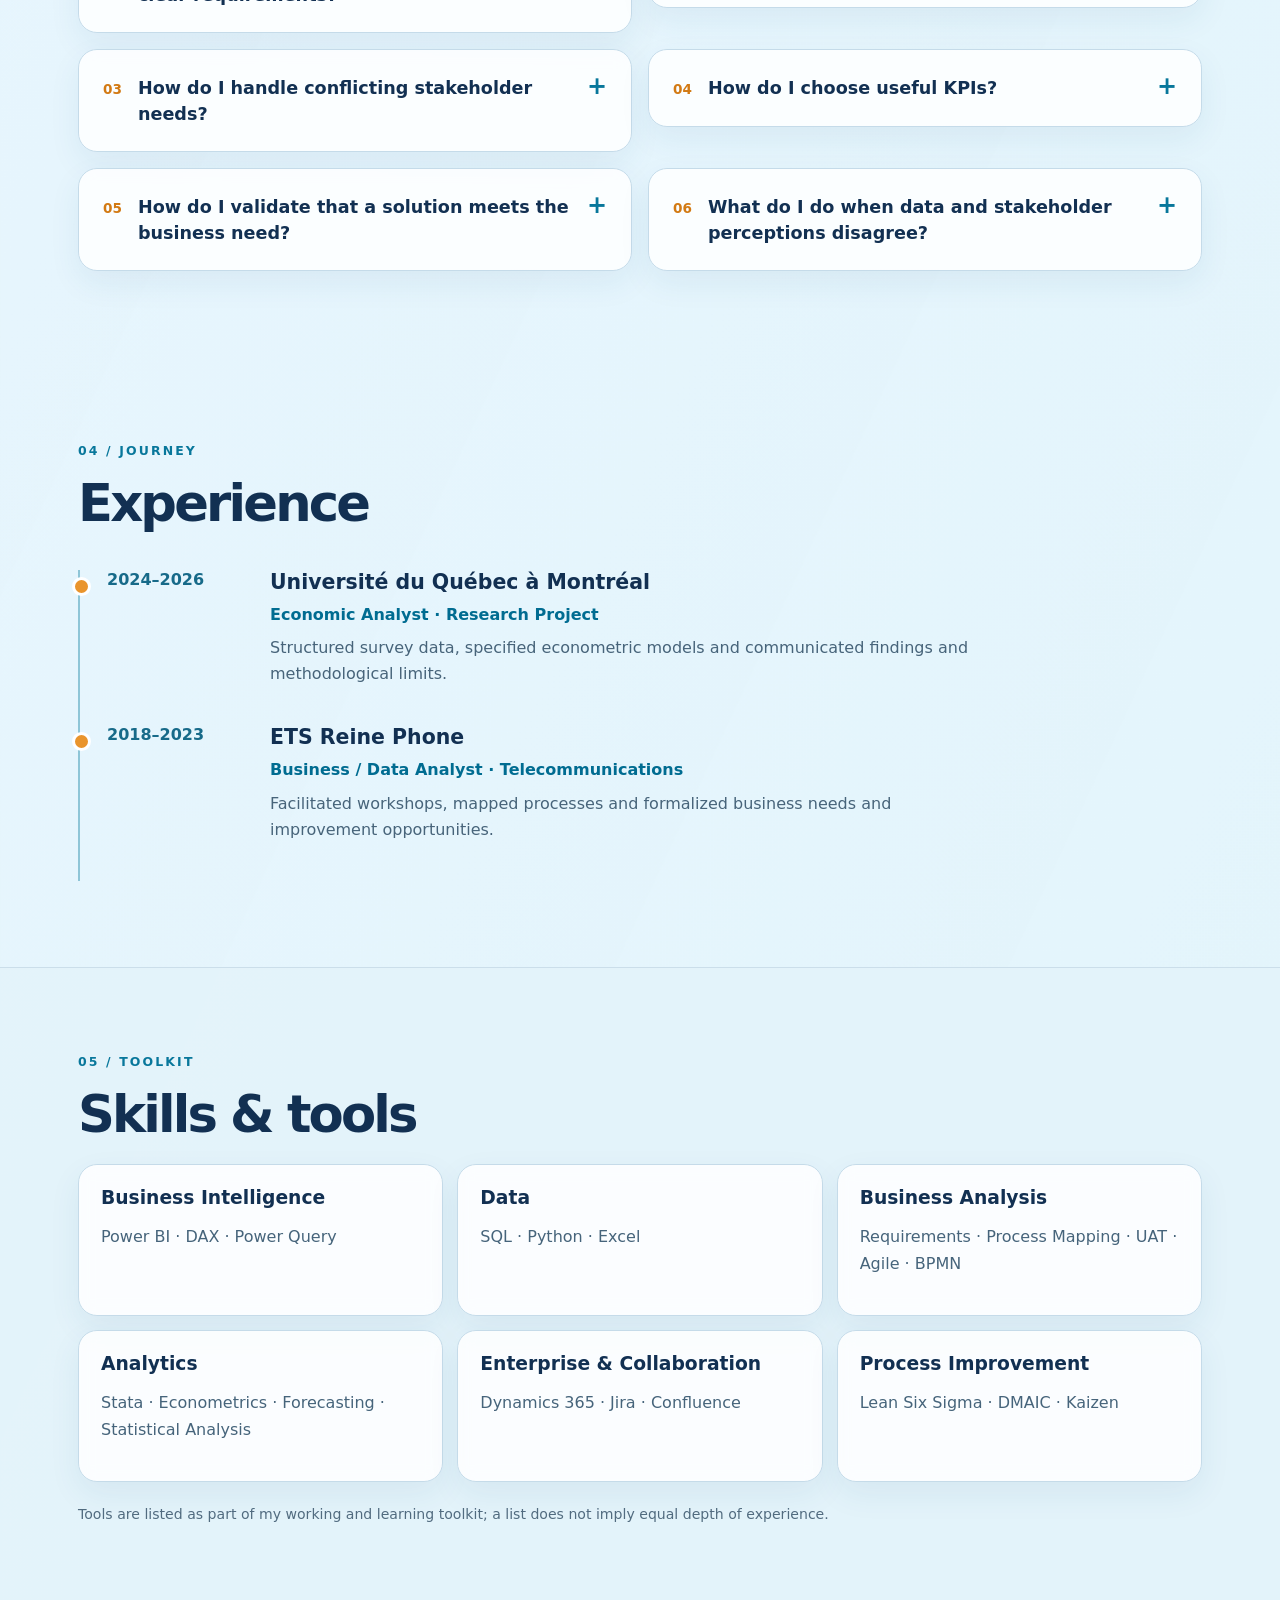
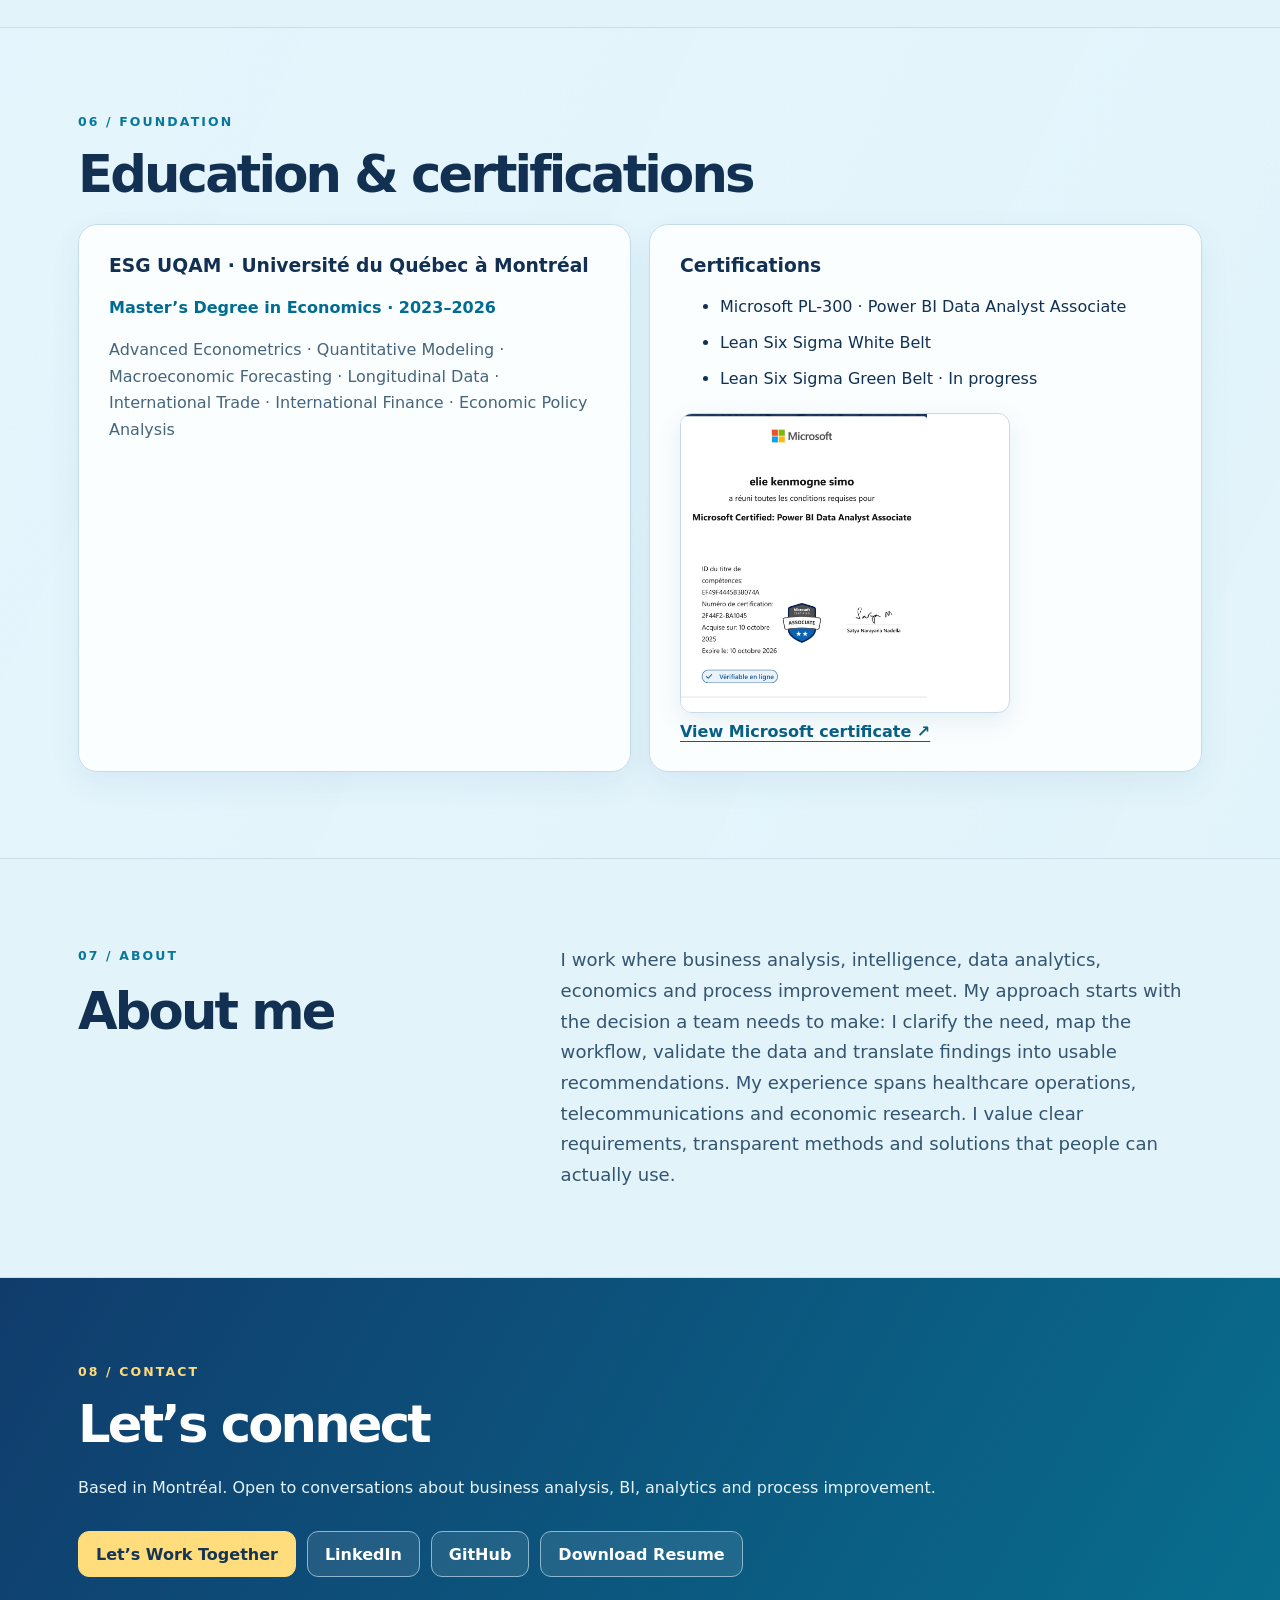
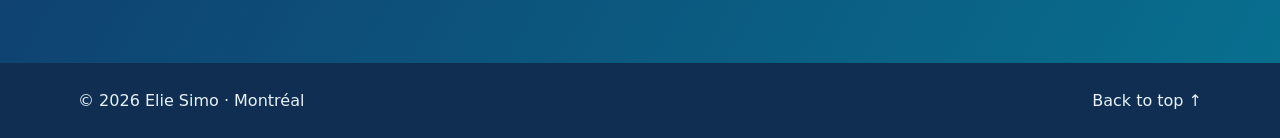
==== commit 05da4259: "Add second Power BI dashboard to portfolio" ====
--- a/index.html
+++ b/index.html
@@ -1 +1 @@
-<!doctype html><html lang="en"><head><meta charset="utf-8"><meta name="viewport" content="width=device-width,initial-scale=1"><title>Elie Simo | Business Analyst & BI Analyst</title><meta name="description" content="Business Analyst and BI professional specializing in Power BI, SQL, data analytics, process improvement and business transformation."><meta property="og:title" content="Elie Simo | Business Analyst & BI Analyst"><meta property="og:description" content="Business analysis, BI and data analytics projects with a focus on decisions and operational impact."><meta property="og:type" content="website"><meta property="og:url" content="https://simoelie.github.io/Portfolio-/"><link rel="canonical" href="https://simoelie.github.io/Portfolio-/"><link rel="stylesheet" href="style.css?v=playbook1"><link rel="icon" href="data:image/svg+xml,%3Csvg xmlns='http://www.w3.org/2000/svg' viewBox='0 0 64 64'%3E%3Crect width='64' height='64' rx='16' fill='%23133160'/%3E%3Ctext x='10' y='45' font-size='35' fill='%23ffda6a' font-family='Arial' font-weight='bold'%3EES%3C/text%3E%3C/svg%3E"></head><body><a class="skip" href="#main">Skip to content</a><header><div class="shell nav"><a class="logo" href="#home">Elie Simo<span>.</span></a><button class="menu" aria-expanded="false" aria-controls="links" aria-label="Open navigation">Menu ☰</button><nav id="links" aria-label="Main navigation"><a href="#home" data-i="home">Home</a><a href="#projects" data-i="projects">Projects</a><a href="#expertise" data-i="expertise">Expertise</a><a href="#approach" data-i="approachNav">Approach</a><a href="#experience" data-i="experience">Experience</a><a href="#skills" data-i="skills">Skills</a><a href="#education" data-i="education">Education</a><a href="#about" data-i="about">About</a><a href="#contact" data-i="contact">Contact</a><button id="lang" aria-label="Switch language">FR</button></nav></div></header><main id="main"><section class="hero" id="home"><div class="shell hero-grid"><div><p class="kicker" data-i="location">MONTRÉAL · BUSINESS & DATA</p><h1>ELIE SIMO</h1><p class="roles">Business Analyst <b>·</b> Business Intelligence <b>·</b> Data Analytics</p><p class="statement" data-i="statement">I turn business needs and complex data into clear requirements, useful dashboards and actionable decisions.</p><p class="tools">Power BI <span>•</span> SQL <span>•</span> Python <span>•</span> DAX <span>•</span> Power Query <span>•</span> Business Analysis <span>•</span> Process Improvement</p><div class="buttons"><a class="btn primary" href="#projects" data-i="viewProjects">View Projects</a><a class="btn" href="CV_Elie_Simo.pdf" download data-i="resume">Download Resume</a><a class="btn" href="https://www.linkedin.com/search/results/people/?keywords=Elie%20Kenmogne%20Simo" target="_blank" rel="noopener">LinkedIn</a><a class="btn" href="https://github.com/simoelie" target="_blank" rel="noopener">GitHub</a></div></div><figure class="portrait"><img src="portrait-elie-simo.jpeg" alt="Elie Simo at his ESG UQAM graduation" width="1320" height="1702" fetchpriority="high"><figcaption data-i="portrait">Elie Simo · ESG UQAM, 2026</figcaption></figure></div></section><section class="section" id="projects"><div class="shell"><p class="kicker">01 / PORTFOLIO</p><div class="section-head"><div><h2 data-i="selected">Selected projects</h2><p data-i="projectIntro">Four examples of how I frame a question, analyze evidence and support a decision.</p></div></div><div class="filters" role="group" aria-label="Filter projects"><button class="active" data-filter="all" aria-pressed="true">All</button><button data-filter="business">Business Analysis</button><button data-filter="power">Power BI</button><button data-filter="analytics">Data Analytics</button><button data-filter="econometrics">Econometrics</button><button data-filter="process">Process Improvement</button></div><div class="project-grid"><article class="project" data-cats="power analytics"><div class="project-top"><span>01 / BUSINESS INTELLIGENCE</span><span class="mark">↗</span></div><h3>Business Intelligence Dashboard</h3><p data-i="p1">An interactive report exploring revenue, opportunities and pipeline stages by month and region. The case study explains the decision, KPIs, preparation and interpretation; undocumented model details are identified as such.</p><div class="tags"><span>Power BI</span><span>KPIs</span><span>Data visualization</span></div><div class="card-actions"><a href="https://app.powerbi.com/view?r=eyJrIjoiZTdmYWRlNjMtMDBjZi00ZGFlLWEyNWEtYTdmNTlkOTk5NDNlIiwidCI6ImU4YWViMDlkLTc2ZDEtNGE2YS05ZDY2LWNhNjM2NWZkMDg1ZSIsImMiOjF9" target="_blank" rel="noopener">Live Dashboard</a><a href="case-study.html#dashboard">View Case Study</a></div></article><article class="project" data-cats="business process analytics"><div class="project-top"><span>02 / BUSINESS ANALYSIS</span><span class="mark">↗</span></div><h3>Employee Absenteeism Process Optimization</h3><p data-i="p2">An anonymized business analysis framework around spontaneous absenteeism: stakeholders, AS-IS and TO-BE flows, sample requirements, user stories and UAT criteria.</p><div class="tags"><span>Requirements</span><span>Process mapping</span><span>UAT</span></div><div class="card-actions"><a href="case-study.html#process">View Case Study</a></div></article><article class="project" data-cats="analytics power process"><div class="project-top"><span>03 / HEALTHCARE ANALYTICS</span><span class="mark">↗</span></div><h3>Workforce Analytics & Operational Performance</h3><p data-i="p3">Trend analysis of a sharp increase in spontaneous absenteeism, followed by operational recommendations. Employer information is presented without confidential records or unpublished metrics.</p><div class="tags"><span>Trend analysis</span><span>Operational KPIs</span><span>Decision support</span></div><div class="card-actions"><a href="case-study.html#workforce">View Case Study</a></div></article><article class="project" data-cats="econometrics analytics"><div class="project-top"><span>04 / ECONOMETRICS</span><span class="mark">↗</span></div><h3>Internal Migration & Native Labour Outcomes in South Africa</h3><p data-i="p4">My UQAM thesis estimates how internal migration affects native workers’ hourly wages and hours worked, using NIDS panel data and a climate-based instrumental-variable strategy.</p><div class="tags"><span>Stata</span><span>Panel data</span><span>Instrumental variables</span></div><div class="card-actions"><a href="memoire-elie-simo.pdf" target="_blank" rel="noopener">Read Research</a><a href="case-study.html#research">Methodology & Results</a></div></article></div></div></section><section class="section tint" id="expertise"><div class="shell"><p class="kicker">02 / CAPABILITIES</p><h2 data-i="what">What I do</h2><div class="four"><article><span class="icon">01</span><h3>Business Analysis</h3><p>Requirements gathering · stakeholder analysis · process mapping · user stories · acceptance criteria · UAT · Agile</p></article><article><span class="icon">02</span><h3>Business Intelligence</h3><p>Power BI · DAX · Power Query · data modeling · KPIs · dashboards · data visualization</p></article><article><span class="icon">03</span><h3>Data Analytics</h3><p>SQL · Python · Excel · statistical analysis · forecasting · econometrics</p></article><article><span class="icon">04</span><h3>Process Improvement</h3><p>Lean Six Sigma · DMAIC · Kaizen · root cause analysis · continuous improvement</p></article></div></div></section><section class="section" id="approach"><div class="shell"><p class="kicker">03 / BUSINESS ANALYST PLAYBOOK</p><div class="section-head"><h2 data-i="approachTitle">How I approach business problems</h2><p data-i="approachIntro">A practical view of how I clarify needs, structure analysis and help move a business problem toward an actionable solution.</p></div><div class="approach-grid"><details class="approach-card"><summary><span class="approach-number">01</span><span data-i="q1">How do I turn a vague business need into clear requirements?</span></summary><div class="approach-answer"><p data-i="a1">I start by clarifying the problem, expected outcome, stakeholders and constraints. I then separate needs from proposed solutions, document requirements in clear language and validate them with the people affected before delivery.</p><p class="approach-methods">Stakeholder analysis · Requirements · User stories · Acceptance criteria</p></div></details><details class="approach-card"><summary><span class="approach-number">02</span><span data-i="q2">How do I analyze an inefficient process?</span></summary><div class="approach-answer"><p data-i="a2">I map the current AS-IS process, identify bottlenecks, handoffs and recurring pain points, then investigate root causes. The TO-BE process is designed around the business objective and validated with stakeholders before implementation.</p><p class="approach-methods">AS-IS / TO-BE · Process mapping · Root cause analysis · Lean Six Sigma</p></div></details><details class="approach-card"><summary><span class="approach-number">03</span><span data-i="q3">How do I handle conflicting stakeholder needs?</span></summary><div class="approach-answer"><p data-i="a3">I make the competing needs explicit, connect each one to the underlying business objective and assess constraints, impact and dependencies. The goal is to create shared criteria for prioritization rather than treating every request as equally urgent.</p><p class="approach-methods">Workshops · Stakeholder analysis · Prioritization · Traceability</p></div></details><details class="approach-card"><summary><span class="approach-number">04</span><span data-i="q4">How do I choose useful KPIs?</span></summary><div class="approach-answer"><p data-i="a4">I begin with the decision the team needs to make. A KPI should have a clear definition, reliable data source, relevant comparison point and an action that can follow when the measure changes.</p><p class="approach-methods">KPIs · Data validation · Power BI · Decision support</p></div></details><details class="approach-card"><summary><span class="approach-number">05</span><span data-i="q5">How do I validate that a solution meets the business need?</span></summary><div class="approach-answer"><p data-i="a5">I link the solution back to the approved requirements and define observable acceptance criteria. During validation or UAT, I focus on real business scenarios, exceptions and whether users can complete the intended outcome.</p><p class="approach-methods">UAT · Acceptance criteria · Requirements traceability · Feedback</p></div></details><details class="approach-card"><summary><span class="approach-number">06</span><span data-i="q6">What do I do when data and stakeholder perceptions disagree?</span></summary><div class="approach-answer"><p data-i="a6">I verify definitions, data quality, time periods and scope before drawing a conclusion. I use the discrepancy as a question to investigate, combining quantitative evidence with operational context rather than assuming either source is automatically correct.</p><p class="approach-methods">Data quality · SQL / Excel · Trend analysis · Stakeholder interviews</p></div></details></div></div></section><section class="section" id="experience"><div class="shell"><p class="kicker">04 / JOURNEY</p><h2 data-i="experience">Experience</h2><div class="timeline"><article><span>2024–2026</span><div><h3>Université du Québec à Montréal</h3><p class="role">Economic Analyst · Research Project</p><p data-i="e2">Structured survey data, specified econometric models and communicated findings and methodological limits.</p></div></article><article><span>2018–2023</span><div><h3>ETS Reine Phone</h3><p class="role">Business / Data Analyst · Telecommunications</p><p data-i="e3">Facilitated workshops, mapped processes and formalized business needs and improvement opportunities.</p></div></article></div></div></section><section class="section tint" id="skills"><div class="shell"><p class="kicker">05 / TOOLKIT</p><h2 data-i="skills">Skills & tools</h2><div class="skill-grid"><article><h3>Business Intelligence</h3><p>Power BI · DAX · Power Query</p></article><article><h3>Data</h3><p>SQL · Python · Excel</p></article><article><h3>Business Analysis</h3><p>Requirements · Process Mapping · UAT · Agile · BPMN</p></article><article><h3>Analytics</h3><p>Stata · Econometrics · Forecasting · Statistical Analysis</p></article><article><h3>Enterprise & Collaboration</h3><p>Dynamics 365 · Jira · Confluence</p></article><article><h3>Process Improvement</h3><p>Lean Six Sigma · DMAIC · Kaizen</p></article></div><p class="note" data-i="toolsNote">Tools are listed as part of my working and learning toolkit; a list does not imply equal depth of experience.</p></div></section><section class="section" id="education"><div class="shell"><p class="kicker">06 / FOUNDATION</p><h2 data-i="education">Education & certifications</h2><div class="two"><article class="panel"><h3>ESG UQAM · Université du Québec à Montréal</h3><p class="role">Master’s Degree in Economics · 2023–2026</p><p>Advanced Econometrics · Quantitative Modeling · Macroeconomic Forecasting · Longitudinal Data · International Trade · International Finance · Economic Policy Analysis</p></article><article class="panel"><h3>Certifications</h3><ul><li>Microsoft PL-300 · Power BI Data Analyst Associate</li><li>Lean Six Sigma White Belt</li><li>Lean Six Sigma Green Belt · In progress</li></ul><a class="certificate" href="certification-microsoft-pl300-elie-simo.jpeg" target="_blank" rel="noopener" aria-label="View Microsoft Power BI Data Analyst Associate certificate in full size"><img src="certification-microsoft-pl300-elie-simo.jpeg" alt="Microsoft Certified: Power BI Data Analyst Associate certificate awarded to Elie Kenmogne Simo" width="958" height="1160" loading="lazy" decoding="async"><span>View Microsoft certificate ↗</span></a></article></div></div></section><section class="section tint" id="about"><div class="shell about"><div><p class="kicker">07 / ABOUT</p><h2 data-i="about">About me</h2></div><p data-i="aboutText">I work where business analysis, intelligence, data analytics, economics and process improvement meet. My approach starts with the decision a team needs to make: I clarify the need, map the workflow, validate the data and translate findings into usable recommendations. My experience spans healthcare operations, telecommunications and economic research. I value clear requirements, transparent methods and solutions that people can actually use.</p></div></section><section class="section contact" id="contact"><div class="shell"><p class="kicker">08 / CONTACT</p><h2 data-i="connect">Let’s connect</h2><p data-i="contactText">Based in Montréal. Open to conversations about business analysis, BI, analytics and process improvement.</p><div class="buttons"><a class="btn primary" href="mailto:simoelie13@gmail.com" data-i="work">Let’s Work Together</a><a class="btn" href="https://www.linkedin.com/search/results/people/?keywords=Elie%20Kenmogne%20Simo" target="_blank" rel="noopener">LinkedIn</a><a class="btn" href="https://github.com/simoelie" target="_blank" rel="noopener">GitHub</a><a class="btn" href="CV_Elie_Simo.pdf" download data-i="resume">Download Resume</a></div></div></section></main><footer><div class="shell">© 2026 Elie Simo · Montréal <a href="#home" data-i="back">Back to top ↑</a></div></footer><script src="script.js?v=playbook1" defer></script></body></html>
+<!doctype html><html lang="en"><head><meta charset="utf-8"><meta name="viewport" content="width=device-width,initial-scale=1"><title>Elie Simo | Business Analyst & BI Analyst</title><meta name="description" content="Business Analyst and BI professional specializing in Power BI, SQL, data analytics, process improvement and business transformation."><meta property="og:title" content="Elie Simo | Business Analyst & BI Analyst"><meta property="og:description" content="Business analysis, BI and data analytics projects with a focus on decisions and operational impact."><meta property="og:type" content="website"><meta property="og:url" content="https://simoelie.github.io/Portfolio-/"><link rel="canonical" href="https://simoelie.github.io/Portfolio-/"><link rel="stylesheet" href="style.css?v=playbook1"><link rel="icon" href="data:image/svg+xml,%3Csvg xmlns='http://www.w3.org/2000/svg' viewBox='0 0 64 64'%3E%3Crect width='64' height='64' rx='16' fill='%23133160'/%3E%3Ctext x='10' y='45' font-size='35' fill='%23ffda6a' font-family='Arial' font-weight='bold'%3EES%3C/text%3E%3C/svg%3E"></head><body><a class="skip" href="#main">Skip to content</a><header><div class="shell nav"><a class="logo" href="#home">Elie Simo<span>.</span></a><button class="menu" aria-expanded="false" aria-controls="links" aria-label="Open navigation">Menu ☰</button><nav id="links" aria-label="Main navigation"><a href="#home" data-i="home">Home</a><a href="#projects" data-i="projects">Projects</a><a href="#expertise" data-i="expertise">Expertise</a><a href="#approach" data-i="approachNav">Approach</a><a href="#experience" data-i="experience">Experience</a><a href="#skills" data-i="skills">Skills</a><a href="#education" data-i="education">Education</a><a href="#about" data-i="about">About</a><a href="#contact" data-i="contact">Contact</a><button id="lang" aria-label="Switch language">FR</button></nav></div></header><main id="main"><section class="hero" id="home"><div class="shell hero-grid"><div><p class="kicker" data-i="location">MONTRÉAL · BUSINESS & DATA</p><h1>ELIE SIMO</h1><p class="roles">Business Analyst <b>·</b> Business Intelligence <b>·</b> Data Analytics</p><p class="statement" data-i="statement">I turn business needs and complex data into clear requirements, useful dashboards and actionable decisions.</p><p class="tools">Power BI <span>•</span> SQL <span>•</span> Python <span>•</span> DAX <span>•</span> Power Query <span>•</span> Business Analysis <span>•</span> Process Improvement</p><div class="buttons"><a class="btn primary" href="#projects" data-i="viewProjects">View Projects</a><a class="btn" href="CV_Elie_Simo.pdf" download data-i="resume">Download Resume</a><a class="btn" href="https://www.linkedin.com/search/results/people/?keywords=Elie%20Kenmogne%20Simo" target="_blank" rel="noopener">LinkedIn</a><a class="btn" href="https://github.com/simoelie" target="_blank" rel="noopener">GitHub</a></div></div><figure class="portrait"><img src="portrait-elie-simo.jpeg" alt="Elie Simo at his ESG UQAM graduation" width="1320" height="1702" fetchpriority="high"><figcaption data-i="portrait">Elie Simo · ESG UQAM, 2026</figcaption></figure></div></section><section class="section" id="projects"><div class="shell"><p class="kicker">01 / PORTFOLIO</p><div class="section-head"><div><h2 data-i="selected">Selected projects</h2><p data-i="projectIntro">Five examples of how I frame a question, analyze evidence and support a decision.</p></div></div><div class="filters" role="group" aria-label="Filter projects"><button class="active" data-filter="all" aria-pressed="true">All</button><button data-filter="business">Business Analysis</button><button data-filter="power">Power BI</button><button data-filter="analytics">Data Analytics</button><button data-filter="econometrics">Econometrics</button><button data-filter="process">Process Improvement</button></div><div class="project-grid"><article class="project" data-cats="power analytics"><div class="project-top"><span>01 / BUSINESS INTELLIGENCE</span><span class="mark">↗</span></div><h3>Business Intelligence Dashboard</h3><p data-i="p1">An interactive report exploring revenue, opportunities and pipeline stages by month and region. The case study explains the decision, KPIs, preparation and interpretation; undocumented model details are identified as such.</p><div class="tags"><span>Power BI</span><span>KPIs</span><span>Data visualization</span></div><div class="card-actions"><a href="https://app.powerbi.com/view?r=eyJrIjoiZTdmYWRlNjMtMDBjZi00ZGFlLWEyNWEtYTdmNTlkOTk5NDNlIiwidCI6ImU4YWViMDlkLTc2ZDEtNGE2YS05ZDY2LWNhNjM2NWZkMDg1ZSIsImMiOjF9" target="_blank" rel="noopener">Live Dashboard</a><a href="case-study.html#dashboard">View Case Study</a></div></article><article class="project" data-cats="power analytics"><div class="project-top"><span>02 / BUSINESS INTELLIGENCE</span><span class="mark">↗</span></div><h3>Power BI Dashboard · Interactive Analytics</h3><p>Interactive Power BI dashboard presenting business indicators through clear, decision-oriented visualizations.</p><div class="tags"><span>Power BI</span><span>Dashboard</span><span>Data Analytics</span></div><div class="card-actions"><a href="https://app.powerbi.com/view?r=eyJrIjoiNjBkZGRhYmUtNjIzZi00ZmM4LWEwNmQtMmQyZmExYTBjM2M2IiwidCI6ImU4YWViMDlkLTc2ZDEtNGE2YS05ZDY2LWNhNjM2NWZkMDg1ZSIsImMiOjF9" target="_blank" rel="noopener">Live Dashboard</a></div></article><article class="project" data-cats="business process analytics"><div class="project-top"><span>03 / BUSINESS ANALYSIS</span><span class="mark">↗</span></div><h3>Employee Absenteeism Process Optimization</h3><p data-i="p2">An anonymized business analysis framework around spontaneous absenteeism: stakeholders, AS-IS and TO-BE flows, sample requirements, user stories and UAT criteria.</p><div class="tags"><span>Requirements</span><span>Process mapping</span><span>UAT</span></div><div class="card-actions"><a href="case-study.html#process">View Case Study</a></div></article><article class="project" data-cats="analytics power process"><div class="project-top"><span>04 / HEALTHCARE ANALYTICS</span><span class="mark">↗</span></div><h3>Workforce Analytics & Operational Performance</h3><p data-i="p3">Trend analysis of a sharp increase in spontaneous absenteeism, followed by operational recommendations. Employer information is presented without confidential records or unpublished metrics.</p><div class="tags"><span>Trend analysis</span><span>Operational KPIs</span><span>Decision support</span></div><div class="card-actions"><a href="case-study.html#workforce">View Case Study</a></div></article><article class="project" data-cats="econometrics analytics"><div class="project-top"><span>05 / ECONOMETRICS</span><span class="mark">↗</span></div><h3>Internal Migration & Native Labour Outcomes in South Africa</h3><p data-i="p4">My UQAM thesis estimates how internal migration affects native workers’ hourly wages and hours worked, using NIDS panel data and a climate-based instrumental-variable strategy.</p><div class="tags"><span>Stata</span><span>Panel data</span><span>Instrumental variables</span></div><div class="card-actions"><a href="memoire-elie-simo.pdf" target="_blank" rel="noopener">Read Research</a><a href="case-study.html#research">Methodology & Results</a></div></article></div></div></section><section class="section tint" id="expertise"><div class="shell"><p class="kicker">02 / CAPABILITIES</p><h2 data-i="what">What I do</h2><div class="four"><article><span class="icon">01</span><h3>Business Analysis</h3><p>Requirements gathering · stakeholder analysis · process mapping · user stories · acceptance criteria · UAT · Agile</p></article><article><span class="icon">02</span><h3>Business Intelligence</h3><p>Power BI · DAX · Power Query · data modeling · KPIs · dashboards · data visualization</p></article><article><span class="icon">03</span><h3>Data Analytics</h3><p>SQL · Python · Excel · statistical analysis · forecasting · econometrics</p></article><article><span class="icon">04</span><h3>Process Improvement</h3><p>Lean Six Sigma · DMAIC · Kaizen · root cause analysis · continuous improvement</p></article></div></div></section><section class="section" id="approach"><div class="shell"><p class="kicker">03 / BUSINESS ANALYST PLAYBOOK</p><div class="section-head"><h2 data-i="approachTitle">How I approach business problems</h2><p data-i="approachIntro">A practical view of how I clarify needs, structure analysis and help move a business problem toward an actionable solution.</p></div><div class="approach-grid"><details class="approach-card"><summary><span class="approach-number">01</span><span data-i="q1">How do I turn a vague business need into clear requirements?</span></summary><div class="approach-answer"><p data-i="a1">I start by clarifying the problem, expected outcome, stakeholders and constraints. I then separate needs from proposed solutions, document requirements in clear language and validate them with the people affected before delivery.</p><p class="approach-methods">Stakeholder analysis · Requirements · User stories · Acceptance criteria</p></div></details><details class="approach-card"><summary><span class="approach-number">02</span><span data-i="q2">How do I analyze an inefficient process?</span></summary><div class="approach-answer"><p data-i="a2">I map the current AS-IS process, identify bottlenecks, handoffs and recurring pain points, then investigate root causes. The TO-BE process is designed around the business objective and validated with stakeholders before implementation.</p><p class="approach-methods">AS-IS / TO-BE · Process mapping · Root cause analysis · Lean Six Sigma</p></div></details><details class="approach-card"><summary><span class="approach-number">03</span><span data-i="q3">How do I handle conflicting stakeholder needs?</span></summary><div class="approach-answer"><p data-i="a3">I make the competing needs explicit, connect each one to the underlying business objective and assess constraints, impact and dependencies. The goal is to create shared criteria for prioritization rather than treating every request as equally urgent.</p><p class="approach-methods">Workshops · Stakeholder analysis · Prioritization · Traceability</p></div></details><details class="approach-card"><summary><span class="approach-number">04</span><span data-i="q4">How do I choose useful KPIs?</span></summary><div class="approach-answer"><p data-i="a4">I begin with the decision the team needs to make. A KPI should have a clear definition, reliable data source, relevant comparison point and an action that can follow when the measure changes.</p><p class="approach-methods">KPIs · Data validation · Power BI · Decision support</p></div></details><details class="approach-card"><summary><span class="approach-number">05</span><span data-i="q5">How do I validate that a solution meets the business need?</span></summary><div class="approach-answer"><p data-i="a5">I link the solution back to the approved requirements and define observable acceptance criteria. During validation or UAT, I focus on real business scenarios, exceptions and whether users can complete the intended outcome.</p><p class="approach-methods">UAT · Acceptance criteria · Requirements traceability · Feedback</p></div></details><details class="approach-card"><summary><span class="approach-number">06</span><span data-i="q6">What do I do when data and stakeholder perceptions disagree?</span></summary><div class="approach-answer"><p data-i="a6">I verify definitions, data quality, time periods and scope before drawing a conclusion. I use the discrepancy as a question to investigate, combining quantitative evidence with operational context rather than assuming either source is automatically correct.</p><p class="approach-methods">Data quality · SQL / Excel · Trend analysis · Stakeholder interviews</p></div></details></div></div></section><section class="section" id="experience"><div class="shell"><p class="kicker">04 / JOURNEY</p><h2 data-i="experience">Experience</h2><div class="timeline"><article><span>2024–2026</span><div><h3>Université du Québec à Montréal</h3><p class="role">Economic Analyst · Research Project</p><p data-i="e2">Structured survey data, specified econometric models and communicated findings and methodological limits.</p></div></article><article><span>2018–2023</span><div><h3>ETS Reine Phone</h3><p class="role">Business / Data Analyst · Telecommunications</p><p data-i="e3">Facilitated workshops, mapped processes and formalized business needs and improvement opportunities.</p></div></article></div></div></section><section class="section tint" id="skills"><div class="shell"><p class="kicker">05 / TOOLKIT</p><h2 data-i="skills">Skills & tools</h2><div class="skill-grid"><article><h3>Business Intelligence</h3><p>Power BI · DAX · Power Query</p></article><article><h3>Data</h3><p>SQL · Python · Excel</p></article><article><h3>Business Analysis</h3><p>Requirements · Process Mapping · UAT · Agile · BPMN</p></article><article><h3>Analytics</h3><p>Stata · Econometrics · Forecasting · Statistical Analysis</p></article><article><h3>Enterprise & Collaboration</h3><p>Dynamics 365 · Jira · Confluence</p></article><article><h3>Process Improvement</h3><p>Lean Six Sigma · DMAIC · Kaizen</p></article></div><p class="note" data-i="toolsNote">Tools are listed as part of my working and learning toolkit; a list does not imply equal depth of experience.</p></div></section><section class="section" id="education"><div class="shell"><p class="kicker">06 / FOUNDATION</p><h2 data-i="education">Education & certifications</h2><div class="two"><article class="panel"><h3>ESG UQAM · Université du Québec à Montréal</h3><p class="role">Master’s Degree in Economics · 2023–2026</p><p>Advanced Econometrics · Quantitative Modeling · Macroeconomic Forecasting · Longitudinal Data · International Trade · International Finance · Economic Policy Analysis</p></article><article class="panel"><h3>Certifications</h3><ul><li>Microsoft PL-300 · Power BI Data Analyst Associate</li><li>Lean Six Sigma White Belt</li><li>Lean Six Sigma Green Belt · In progress</li></ul><a class="certificate" href="certification-microsoft-pl300-elie-simo.jpeg" target="_blank" rel="noopener" aria-label="View Microsoft Power BI Data Analyst Associate certificate in full size"><img src="certification-microsoft-pl300-elie-simo.jpeg" alt="Microsoft Certified: Power BI Data Analyst Associate certificate awarded to Elie Kenmogne Simo" width="958" height="1160" loading="lazy" decoding="async"><span>View Microsoft certificate ↗</span></a></article></div></div></section><section class="section tint" id="about"><div class="shell about"><div><p class="kicker">07 / ABOUT</p><h2 data-i="about">About me</h2></div><p data-i="aboutText">I work where business analysis, intelligence, data analytics, economics and process improvement meet. My approach starts with the decision a team needs to make: I clarify the need, map the workflow, validate the data and translate findings into usable recommendations. My experience spans healthcare operations, telecommunications and economic research. I value clear requirements, transparent methods and solutions that people can actually use.</p></div></section><section class="section contact" id="contact"><div class="shell"><p class="kicker">08 / CONTACT</p><h2 data-i="connect">Let’s connect</h2><p data-i="contactText">Based in Montréal. Open to conversations about business analysis, BI, analytics and process improvement.</p><div class="buttons"><a class="btn primary" href="mailto:simoelie13@gmail.com" data-i="work">Let’s Work Together</a><a class="btn" href="https://www.linkedin.com/search/results/people/?keywords=Elie%20Kenmogne%20Simo" target="_blank" rel="noopener">LinkedIn</a><a class="btn" href="https://github.com/simoelie" target="_blank" rel="noopener">GitHub</a><a class="btn" href="CV_Elie_Simo.pdf" download data-i="resume">Download Resume</a></div></div></section></main><footer><div class="shell">© 2026 Elie Simo · Montréal <a href="#home" data-i="back">Back to top ↑</a></div></footer><script src="script.js?v=playbook1" defer></script></body></html>
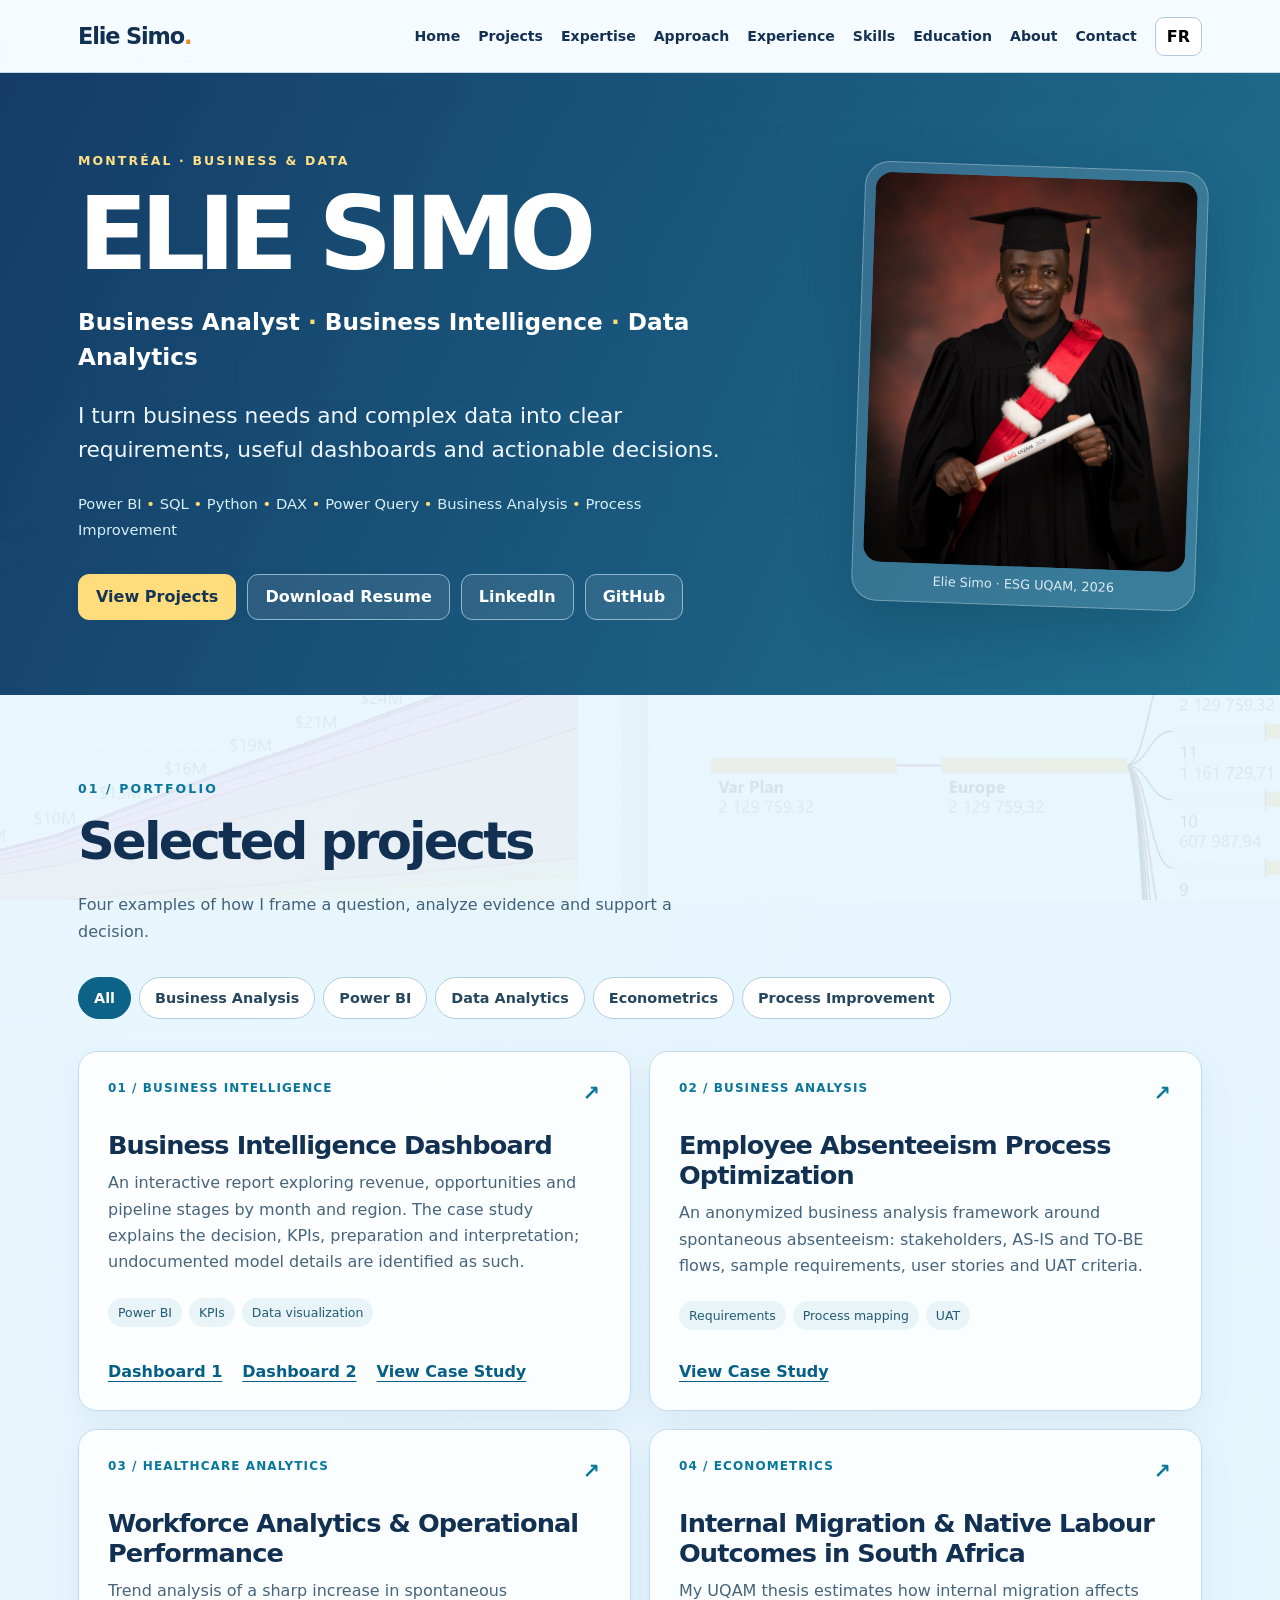
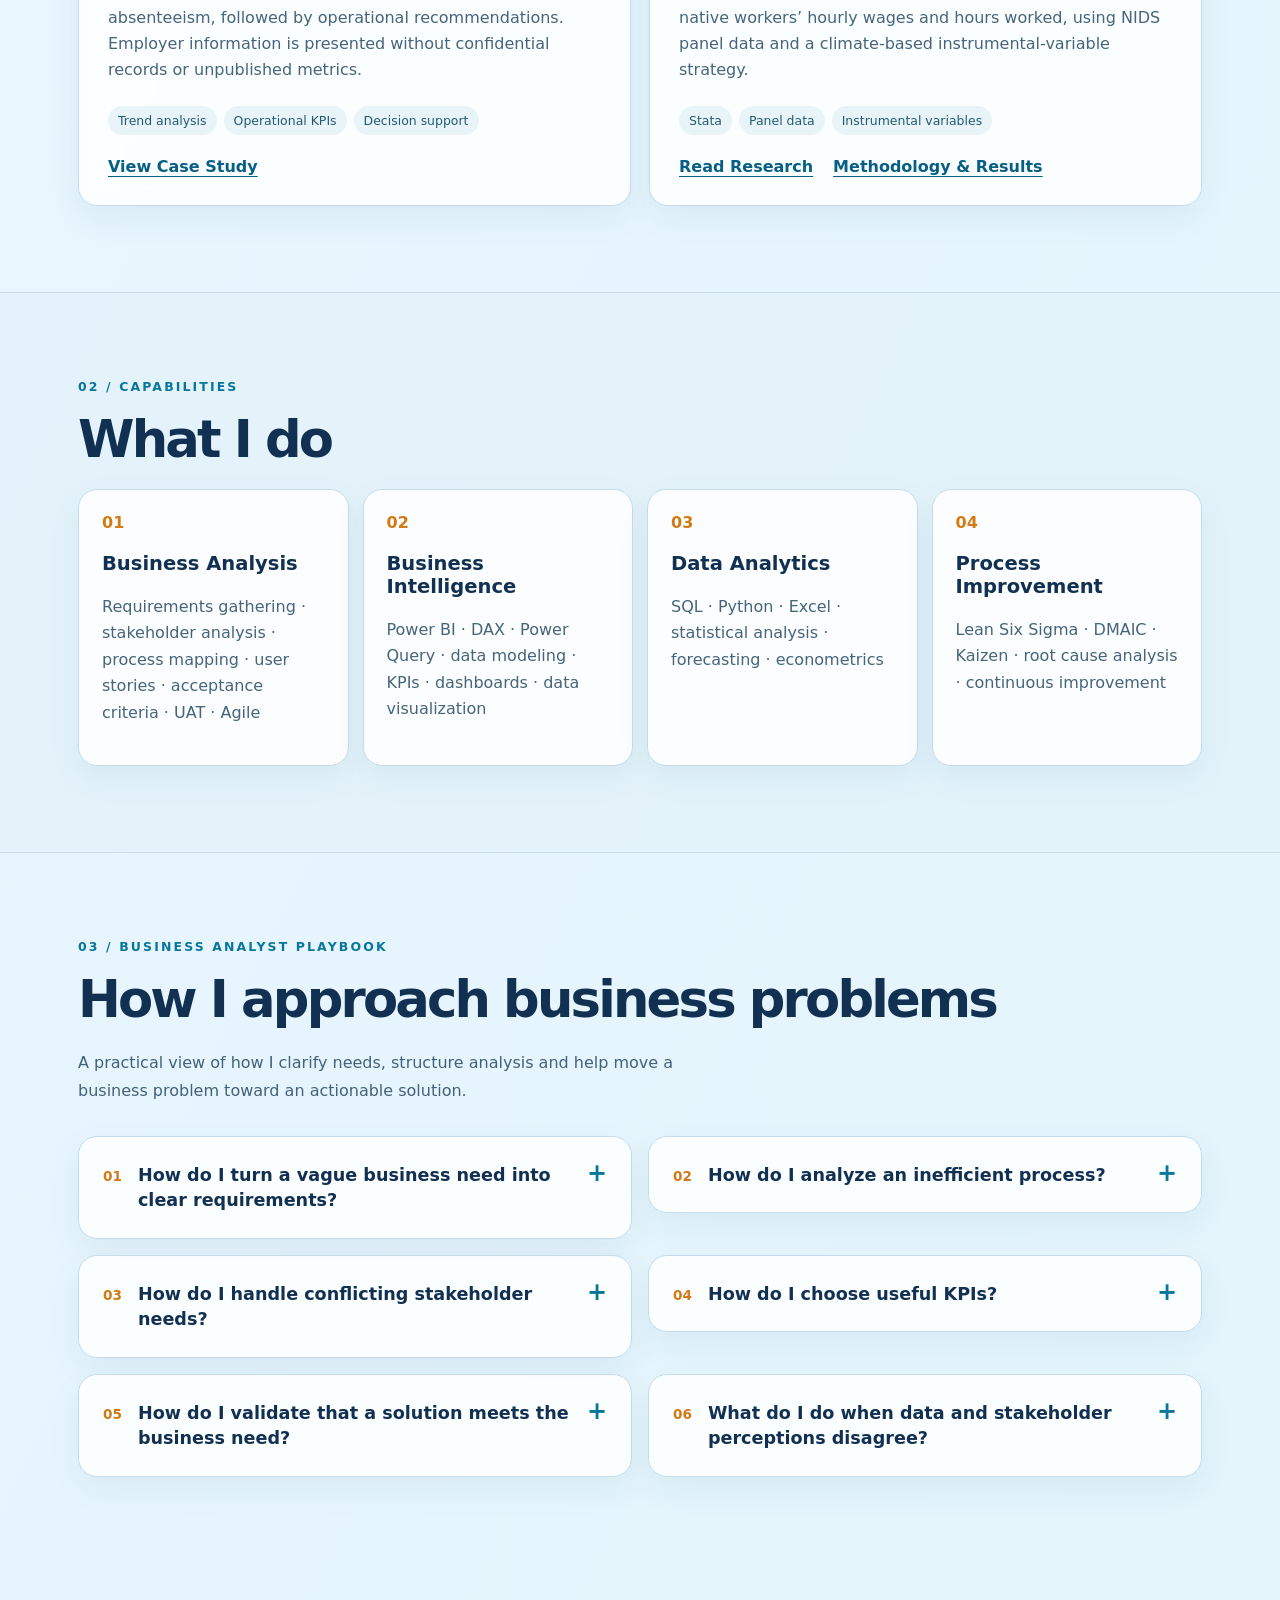
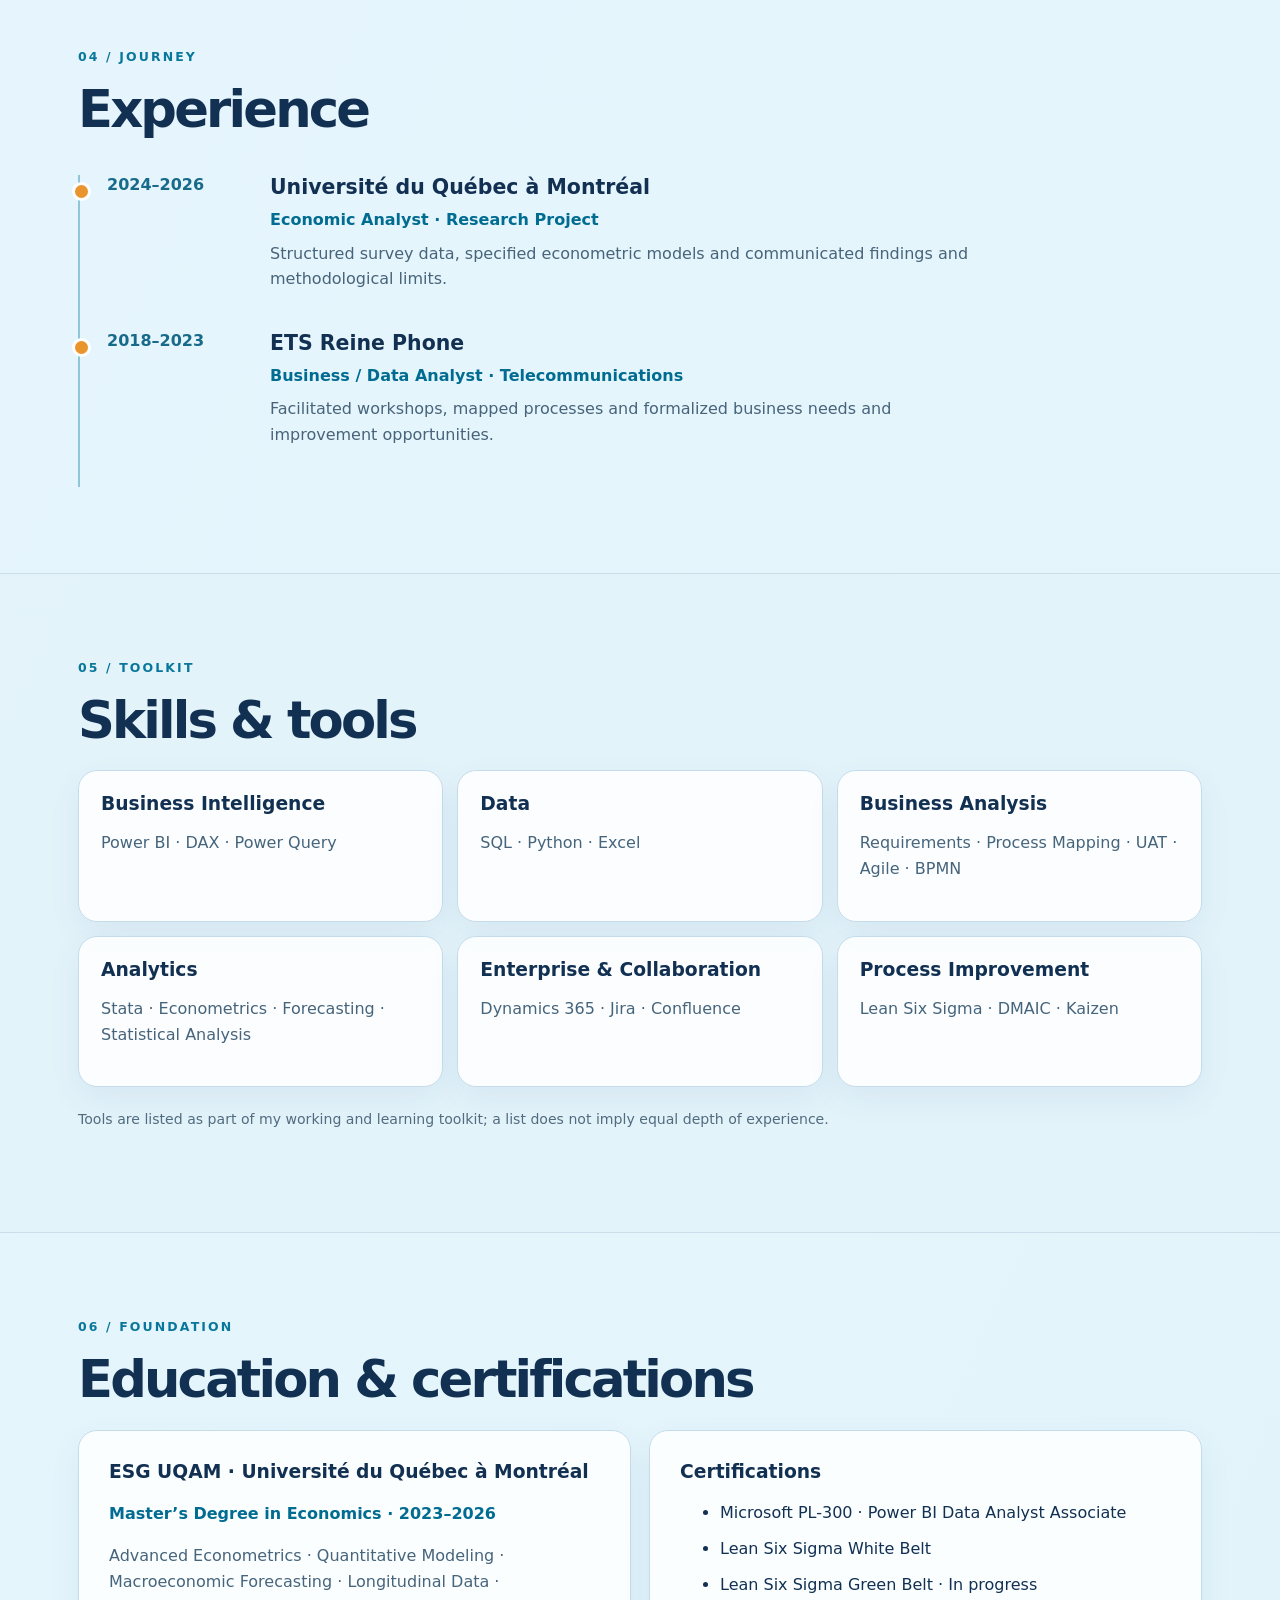
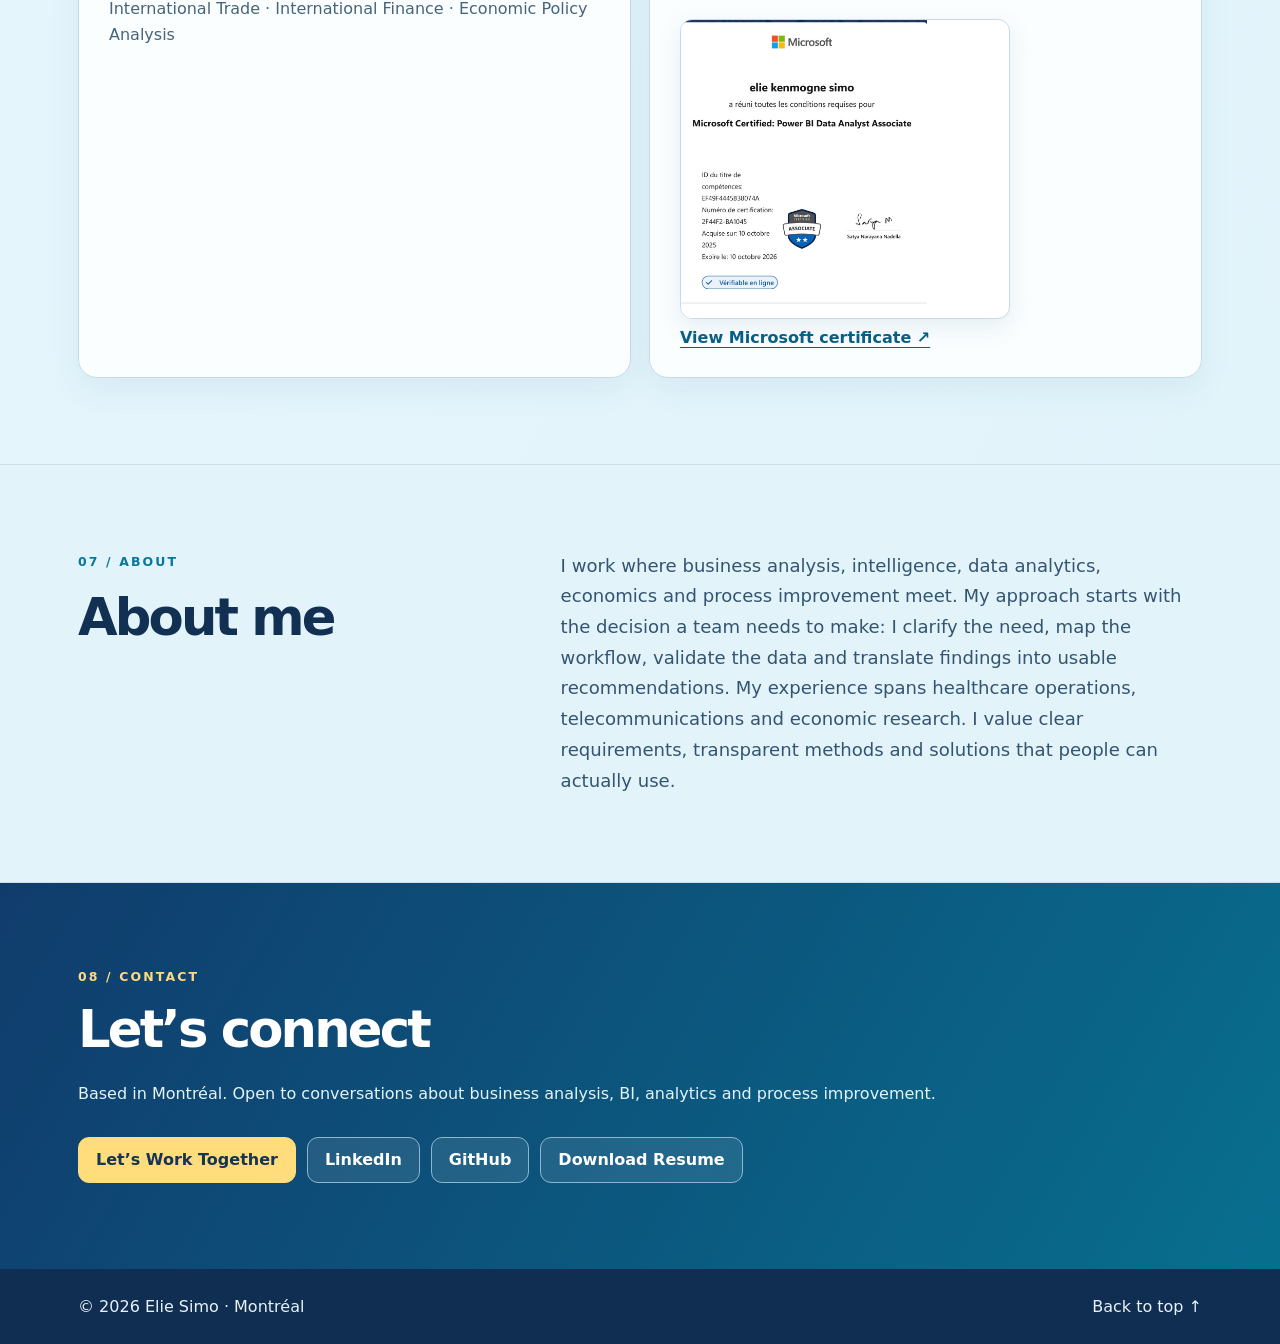
==== commit 363cff53: "Group Power BI dashboards in one portfolio section" ====
--- a/index.html
+++ b/index.html
@@ -1 +1 @@
-<!doctype html><html lang="en"><head><meta charset="utf-8"><meta name="viewport" content="width=device-width,initial-scale=1"><title>Elie Simo | Business Analyst & BI Analyst</title><meta name="description" content="Business Analyst and BI professional specializing in Power BI, SQL, data analytics, process improvement and business transformation."><meta property="og:title" content="Elie Simo | Business Analyst & BI Analyst"><meta property="og:description" content="Business analysis, BI and data analytics projects with a focus on decisions and operational impact."><meta property="og:type" content="website"><meta property="og:url" content="https://simoelie.github.io/Portfolio-/"><link rel="canonical" href="https://simoelie.github.io/Portfolio-/"><link rel="stylesheet" href="style.css?v=playbook1"><link rel="icon" href="data:image/svg+xml,%3Csvg xmlns='http://www.w3.org/2000/svg' viewBox='0 0 64 64'%3E%3Crect width='64' height='64' rx='16' fill='%23133160'/%3E%3Ctext x='10' y='45' font-size='35' fill='%23ffda6a' font-family='Arial' font-weight='bold'%3EES%3C/text%3E%3C/svg%3E"></head><body><a class="skip" href="#main">Skip to content</a><header><div class="shell nav"><a class="logo" href="#home">Elie Simo<span>.</span></a><button class="menu" aria-expanded="false" aria-controls="links" aria-label="Open navigation">Menu ☰</button><nav id="links" aria-label="Main navigation"><a href="#home" data-i="home">Home</a><a href="#projects" data-i="projects">Projects</a><a href="#expertise" data-i="expertise">Expertise</a><a href="#approach" data-i="approachNav">Approach</a><a href="#experience" data-i="experience">Experience</a><a href="#skills" data-i="skills">Skills</a><a href="#education" data-i="education">Education</a><a href="#about" data-i="about">About</a><a href="#contact" data-i="contact">Contact</a><button id="lang" aria-label="Switch language">FR</button></nav></div></header><main id="main"><section class="hero" id="home"><div class="shell hero-grid"><div><p class="kicker" data-i="location">MONTRÉAL · BUSINESS & DATA</p><h1>ELIE SIMO</h1><p class="roles">Business Analyst <b>·</b> Business Intelligence <b>·</b> Data Analytics</p><p class="statement" data-i="statement">I turn business needs and complex data into clear requirements, useful dashboards and actionable decisions.</p><p class="tools">Power BI <span>•</span> SQL <span>•</span> Python <span>•</span> DAX <span>•</span> Power Query <span>•</span> Business Analysis <span>•</span> Process Improvement</p><div class="buttons"><a class="btn primary" href="#projects" data-i="viewProjects">View Projects</a><a class="btn" href="CV_Elie_Simo.pdf" download data-i="resume">Download Resume</a><a class="btn" href="https://www.linkedin.com/search/results/people/?keywords=Elie%20Kenmogne%20Simo" target="_blank" rel="noopener">LinkedIn</a><a class="btn" href="https://github.com/simoelie" target="_blank" rel="noopener">GitHub</a></div></div><figure class="portrait"><img src="portrait-elie-simo.jpeg" alt="Elie Simo at his ESG UQAM graduation" width="1320" height="1702" fetchpriority="high"><figcaption data-i="portrait">Elie Simo · ESG UQAM, 2026</figcaption></figure></div></section><section class="section" id="projects"><div class="shell"><p class="kicker">01 / PORTFOLIO</p><div class="section-head"><div><h2 data-i="selected">Selected projects</h2><p data-i="projectIntro">Five examples of how I frame a question, analyze evidence and support a decision.</p></div></div><div class="filters" role="group" aria-label="Filter projects"><button class="active" data-filter="all" aria-pressed="true">All</button><button data-filter="business">Business Analysis</button><button data-filter="power">Power BI</button><button data-filter="analytics">Data Analytics</button><button data-filter="econometrics">Econometrics</button><button data-filter="process">Process Improvement</button></div><div class="project-grid"><article class="project" data-cats="power analytics"><div class="project-top"><span>01 / BUSINESS INTELLIGENCE</span><span class="mark">↗</span></div><h3>Business Intelligence Dashboard</h3><p data-i="p1">An interactive report exploring revenue, opportunities and pipeline stages by month and region. The case study explains the decision, KPIs, preparation and interpretation; undocumented model details are identified as such.</p><div class="tags"><span>Power BI</span><span>KPIs</span><span>Data visualization</span></div><div class="card-actions"><a href="https://app.powerbi.com/view?r=eyJrIjoiZTdmYWRlNjMtMDBjZi00ZGFlLWEyNWEtYTdmNTlkOTk5NDNlIiwidCI6ImU4YWViMDlkLTc2ZDEtNGE2YS05ZDY2LWNhNjM2NWZkMDg1ZSIsImMiOjF9" target="_blank" rel="noopener">Live Dashboard</a><a href="case-study.html#dashboard">View Case Study</a></div></article><article class="project" data-cats="power analytics"><div class="project-top"><span>02 / BUSINESS INTELLIGENCE</span><span class="mark">↗</span></div><h3>Power BI Dashboard · Interactive Analytics</h3><p>Interactive Power BI dashboard presenting business indicators through clear, decision-oriented visualizations.</p><div class="tags"><span>Power BI</span><span>Dashboard</span><span>Data Analytics</span></div><div class="card-actions"><a href="https://app.powerbi.com/view?r=eyJrIjoiNjBkZGRhYmUtNjIzZi00ZmM4LWEwNmQtMmQyZmExYTBjM2M2IiwidCI6ImU4YWViMDlkLTc2ZDEtNGE2YS05ZDY2LWNhNjM2NWZkMDg1ZSIsImMiOjF9" target="_blank" rel="noopener">Live Dashboard</a></div></article><article class="project" data-cats="business process analytics"><div class="project-top"><span>03 / BUSINESS ANALYSIS</span><span class="mark">↗</span></div><h3>Employee Absenteeism Process Optimization</h3><p data-i="p2">An anonymized business analysis framework around spontaneous absenteeism: stakeholders, AS-IS and TO-BE flows, sample requirements, user stories and UAT criteria.</p><div class="tags"><span>Requirements</span><span>Process mapping</span><span>UAT</span></div><div class="card-actions"><a href="case-study.html#process">View Case Study</a></div></article><article class="project" data-cats="analytics power process"><div class="project-top"><span>04 / HEALTHCARE ANALYTICS</span><span class="mark">↗</span></div><h3>Workforce Analytics & Operational Performance</h3><p data-i="p3">Trend analysis of a sharp increase in spontaneous absenteeism, followed by operational recommendations. Employer information is presented without confidential records or unpublished metrics.</p><div class="tags"><span>Trend analysis</span><span>Operational KPIs</span><span>Decision support</span></div><div class="card-actions"><a href="case-study.html#workforce">View Case Study</a></div></article><article class="project" data-cats="econometrics analytics"><div class="project-top"><span>05 / ECONOMETRICS</span><span class="mark">↗</span></div><h3>Internal Migration & Native Labour Outcomes in South Africa</h3><p data-i="p4">My UQAM thesis estimates how internal migration affects native workers’ hourly wages and hours worked, using NIDS panel data and a climate-based instrumental-variable strategy.</p><div class="tags"><span>Stata</span><span>Panel data</span><span>Instrumental variables</span></div><div class="card-actions"><a href="memoire-elie-simo.pdf" target="_blank" rel="noopener">Read Research</a><a href="case-study.html#research">Methodology & Results</a></div></article></div></div></section><section class="section tint" id="expertise"><div class="shell"><p class="kicker">02 / CAPABILITIES</p><h2 data-i="what">What I do</h2><div class="four"><article><span class="icon">01</span><h3>Business Analysis</h3><p>Requirements gathering · stakeholder analysis · process mapping · user stories · acceptance criteria · UAT · Agile</p></article><article><span class="icon">02</span><h3>Business Intelligence</h3><p>Power BI · DAX · Power Query · data modeling · KPIs · dashboards · data visualization</p></article><article><span class="icon">03</span><h3>Data Analytics</h3><p>SQL · Python · Excel · statistical analysis · forecasting · econometrics</p></article><article><span class="icon">04</span><h3>Process Improvement</h3><p>Lean Six Sigma · DMAIC · Kaizen · root cause analysis · continuous improvement</p></article></div></div></section><section class="section" id="approach"><div class="shell"><p class="kicker">03 / BUSINESS ANALYST PLAYBOOK</p><div class="section-head"><h2 data-i="approachTitle">How I approach business problems</h2><p data-i="approachIntro">A practical view of how I clarify needs, structure analysis and help move a business problem toward an actionable solution.</p></div><div class="approach-grid"><details class="approach-card"><summary><span class="approach-number">01</span><span data-i="q1">How do I turn a vague business need into clear requirements?</span></summary><div class="approach-answer"><p data-i="a1">I start by clarifying the problem, expected outcome, stakeholders and constraints. I then separate needs from proposed solutions, document requirements in clear language and validate them with the people affected before delivery.</p><p class="approach-methods">Stakeholder analysis · Requirements · User stories · Acceptance criteria</p></div></details><details class="approach-card"><summary><span class="approach-number">02</span><span data-i="q2">How do I analyze an inefficient process?</span></summary><div class="approach-answer"><p data-i="a2">I map the current AS-IS process, identify bottlenecks, handoffs and recurring pain points, then investigate root causes. The TO-BE process is designed around the business objective and validated with stakeholders before implementation.</p><p class="approach-methods">AS-IS / TO-BE · Process mapping · Root cause analysis · Lean Six Sigma</p></div></details><details class="approach-card"><summary><span class="approach-number">03</span><span data-i="q3">How do I handle conflicting stakeholder needs?</span></summary><div class="approach-answer"><p data-i="a3">I make the competing needs explicit, connect each one to the underlying business objective and assess constraints, impact and dependencies. The goal is to create shared criteria for prioritization rather than treating every request as equally urgent.</p><p class="approach-methods">Workshops · Stakeholder analysis · Prioritization · Traceability</p></div></details><details class="approach-card"><summary><span class="approach-number">04</span><span data-i="q4">How do I choose useful KPIs?</span></summary><div class="approach-answer"><p data-i="a4">I begin with the decision the team needs to make. A KPI should have a clear definition, reliable data source, relevant comparison point and an action that can follow when the measure changes.</p><p class="approach-methods">KPIs · Data validation · Power BI · Decision support</p></div></details><details class="approach-card"><summary><span class="approach-number">05</span><span data-i="q5">How do I validate that a solution meets the business need?</span></summary><div class="approach-answer"><p data-i="a5">I link the solution back to the approved requirements and define observable acceptance criteria. During validation or UAT, I focus on real business scenarios, exceptions and whether users can complete the intended outcome.</p><p class="approach-methods">UAT · Acceptance criteria · Requirements traceability · Feedback</p></div></details><details class="approach-card"><summary><span class="approach-number">06</span><span data-i="q6">What do I do when data and stakeholder perceptions disagree?</span></summary><div class="approach-answer"><p data-i="a6">I verify definitions, data quality, time periods and scope before drawing a conclusion. I use the discrepancy as a question to investigate, combining quantitative evidence with operational context rather than assuming either source is automatically correct.</p><p class="approach-methods">Data quality · SQL / Excel · Trend analysis · Stakeholder interviews</p></div></details></div></div></section><section class="section" id="experience"><div class="shell"><p class="kicker">04 / JOURNEY</p><h2 data-i="experience">Experience</h2><div class="timeline"><article><span>2024–2026</span><div><h3>Université du Québec à Montréal</h3><p class="role">Economic Analyst · Research Project</p><p data-i="e2">Structured survey data, specified econometric models and communicated findings and methodological limits.</p></div></article><article><span>2018–2023</span><div><h3>ETS Reine Phone</h3><p class="role">Business / Data Analyst · Telecommunications</p><p data-i="e3">Facilitated workshops, mapped processes and formalized business needs and improvement opportunities.</p></div></article></div></div></section><section class="section tint" id="skills"><div class="shell"><p class="kicker">05 / TOOLKIT</p><h2 data-i="skills">Skills & tools</h2><div class="skill-grid"><article><h3>Business Intelligence</h3><p>Power BI · DAX · Power Query</p></article><article><h3>Data</h3><p>SQL · Python · Excel</p></article><article><h3>Business Analysis</h3><p>Requirements · Process Mapping · UAT · Agile · BPMN</p></article><article><h3>Analytics</h3><p>Stata · Econometrics · Forecasting · Statistical Analysis</p></article><article><h3>Enterprise & Collaboration</h3><p>Dynamics 365 · Jira · Confluence</p></article><article><h3>Process Improvement</h3><p>Lean Six Sigma · DMAIC · Kaizen</p></article></div><p class="note" data-i="toolsNote">Tools are listed as part of my working and learning toolkit; a list does not imply equal depth of experience.</p></div></section><section class="section" id="education"><div class="shell"><p class="kicker">06 / FOUNDATION</p><h2 data-i="education">Education & certifications</h2><div class="two"><article class="panel"><h3>ESG UQAM · Université du Québec à Montréal</h3><p class="role">Master’s Degree in Economics · 2023–2026</p><p>Advanced Econometrics · Quantitative Modeling · Macroeconomic Forecasting · Longitudinal Data · International Trade · International Finance · Economic Policy Analysis</p></article><article class="panel"><h3>Certifications</h3><ul><li>Microsoft PL-300 · Power BI Data Analyst Associate</li><li>Lean Six Sigma White Belt</li><li>Lean Six Sigma Green Belt · In progress</li></ul><a class="certificate" href="certification-microsoft-pl300-elie-simo.jpeg" target="_blank" rel="noopener" aria-label="View Microsoft Power BI Data Analyst Associate certificate in full size"><img src="certification-microsoft-pl300-elie-simo.jpeg" alt="Microsoft Certified: Power BI Data Analyst Associate certificate awarded to Elie Kenmogne Simo" width="958" height="1160" loading="lazy" decoding="async"><span>View Microsoft certificate ↗</span></a></article></div></div></section><section class="section tint" id="about"><div class="shell about"><div><p class="kicker">07 / ABOUT</p><h2 data-i="about">About me</h2></div><p data-i="aboutText">I work where business analysis, intelligence, data analytics, economics and process improvement meet. My approach starts with the decision a team needs to make: I clarify the need, map the workflow, validate the data and translate findings into usable recommendations. My experience spans healthcare operations, telecommunications and economic research. I value clear requirements, transparent methods and solutions that people can actually use.</p></div></section><section class="section contact" id="contact"><div class="shell"><p class="kicker">08 / CONTACT</p><h2 data-i="connect">Let’s connect</h2><p data-i="contactText">Based in Montréal. Open to conversations about business analysis, BI, analytics and process improvement.</p><div class="buttons"><a class="btn primary" href="mailto:simoelie13@gmail.com" data-i="work">Let’s Work Together</a><a class="btn" href="https://www.linkedin.com/search/results/people/?keywords=Elie%20Kenmogne%20Simo" target="_blank" rel="noopener">LinkedIn</a><a class="btn" href="https://github.com/simoelie" target="_blank" rel="noopener">GitHub</a><a class="btn" href="CV_Elie_Simo.pdf" download data-i="resume">Download Resume</a></div></div></section></main><footer><div class="shell">© 2026 Elie Simo · Montréal <a href="#home" data-i="back">Back to top ↑</a></div></footer><script src="script.js?v=playbook1" defer></script></body></html>
+<!doctype html><html lang="en"><head><meta charset="utf-8"><meta name="viewport" content="width=device-width,initial-scale=1"><title>Elie Simo | Business Analyst & BI Analyst</title><meta name="description" content="Business Analyst and BI professional specializing in Power BI, SQL, data analytics, process improvement and business transformation."><meta property="og:title" content="Elie Simo | Business Analyst & BI Analyst"><meta property="og:description" content="Business analysis, BI and data analytics projects with a focus on decisions and operational impact."><meta property="og:type" content="website"><meta property="og:url" content="https://simoelie.github.io/Portfolio-/"><link rel="canonical" href="https://simoelie.github.io/Portfolio-/"><link rel="stylesheet" href="style.css?v=playbook1"><link rel="icon" href="data:image/svg+xml,%3Csvg xmlns='http://www.w3.org/2000/svg' viewBox='0 0 64 64'%3E%3Crect width='64' height='64' rx='16' fill='%23133160'/%3E%3Ctext x='10' y='45' font-size='35' fill='%23ffda6a' font-family='Arial' font-weight='bold'%3EES%3C/text%3E%3C/svg%3E"></head><body><a class="skip" href="#main">Skip to content</a><header><div class="shell nav"><a class="logo" href="#home">Elie Simo<span>.</span></a><button class="menu" aria-expanded="false" aria-controls="links" aria-label="Open navigation">Menu ☰</button><nav id="links" aria-label="Main navigation"><a href="#home" data-i="home">Home</a><a href="#projects" data-i="projects">Projects</a><a href="#expertise" data-i="expertise">Expertise</a><a href="#approach" data-i="approachNav">Approach</a><a href="#experience" data-i="experience">Experience</a><a href="#skills" data-i="skills">Skills</a><a href="#education" data-i="education">Education</a><a href="#about" data-i="about">About</a><a href="#contact" data-i="contact">Contact</a><button id="lang" aria-label="Switch language">FR</button></nav></div></header><main id="main"><section class="hero" id="home"><div class="shell hero-grid"><div><p class="kicker" data-i="location">MONTRÉAL · BUSINESS & DATA</p><h1>ELIE SIMO</h1><p class="roles">Business Analyst <b>·</b> Business Intelligence <b>·</b> Data Analytics</p><p class="statement" data-i="statement">I turn business needs and complex data into clear requirements, useful dashboards and actionable decisions.</p><p class="tools">Power BI <span>•</span> SQL <span>•</span> Python <span>•</span> DAX <span>•</span> Power Query <span>•</span> Business Analysis <span>•</span> Process Improvement</p><div class="buttons"><a class="btn primary" href="#projects" data-i="viewProjects">View Projects</a><a class="btn" href="CV_Elie_Simo.pdf" download data-i="resume">Download Resume</a><a class="btn" href="https://www.linkedin.com/search/results/people/?keywords=Elie%20Kenmogne%20Simo" target="_blank" rel="noopener">LinkedIn</a><a class="btn" href="https://github.com/simoelie" target="_blank" rel="noopener">GitHub</a></div></div><figure class="portrait"><img src="portrait-elie-simo.jpeg" alt="Elie Simo at his ESG UQAM graduation" width="1320" height="1702" fetchpriority="high"><figcaption data-i="portrait">Elie Simo · ESG UQAM, 2026</figcaption></figure></div></section><section class="section" id="projects"><div class="shell"><p class="kicker">01 / PORTFOLIO</p><div class="section-head"><div><h2 data-i="selected">Selected projects</h2><p data-i="projectIntro">Four examples of how I frame a question, analyze evidence and support a decision.</p></div></div><div class="filters" role="group" aria-label="Filter projects"><button class="active" data-filter="all" aria-pressed="true">All</button><button data-filter="business">Business Analysis</button><button data-filter="power">Power BI</button><button data-filter="analytics">Data Analytics</button><button data-filter="econometrics">Econometrics</button><button data-filter="process">Process Improvement</button></div><div class="project-grid"><article class="project" data-cats="power analytics"><div class="project-top"><span>01 / BUSINESS INTELLIGENCE</span><span class="mark">↗</span></div><h3>Business Intelligence Dashboard</h3><p data-i="p1">An interactive report exploring revenue, opportunities and pipeline stages by month and region. The case study explains the decision, KPIs, preparation and interpretation; undocumented model details are identified as such.</p><div class="tags"><span>Power BI</span><span>KPIs</span><span>Data visualization</span></div><div class="card-actions"><a href="https://app.powerbi.com/view?r=eyJrIjoiZTdmYWRlNjMtMDBjZi00ZGFlLWEyNWEtYTdmNTlkOTk5NDNlIiwidCI6ImU4YWViMDlkLTc2ZDEtNGE2YS05ZDY2LWNhNjM2NWZkMDg1ZSIsImMiOjF9" target="_blank" rel="noopener">Dashboard 1</a><a href="https://app.powerbi.com/view?r=eyJrIjoiNjBkZGRhYmUtNjIzZi00ZmM4LWEwNmQtMmQyZmExYTBjM2M2IiwidCI6ImU4YWViMDlkLTc2ZDEtNGE2YS05ZDY2LWNhNjM2NWZkMDg1ZSIsImMiOjF9" target="_blank" rel="noopener">Dashboard 2</a><a href="case-study.html#dashboard">View Case Study</a></div></article><article class="project" data-cats="business process analytics"><div class="project-top"><span>02 / BUSINESS ANALYSIS</span><span class="mark">↗</span></div><h3>Employee Absenteeism Process Optimization</h3><p data-i="p2">An anonymized business analysis framework around spontaneous absenteeism: stakeholders, AS-IS and TO-BE flows, sample requirements, user stories and UAT criteria.</p><div class="tags"><span>Requirements</span><span>Process mapping</span><span>UAT</span></div><div class="card-actions"><a href="case-study.html#process">View Case Study</a></div></article><article class="project" data-cats="analytics power process"><div class="project-top"><span>03 / HEALTHCARE ANALYTICS</span><span class="mark">↗</span></div><h3>Workforce Analytics & Operational Performance</h3><p data-i="p3">Trend analysis of a sharp increase in spontaneous absenteeism, followed by operational recommendations. Employer information is presented without confidential records or unpublished metrics.</p><div class="tags"><span>Trend analysis</span><span>Operational KPIs</span><span>Decision support</span></div><div class="card-actions"><a href="case-study.html#workforce">View Case Study</a></div></article><article class="project" data-cats="econometrics analytics"><div class="project-top"><span>04 / ECONOMETRICS</span><span class="mark">↗</span></div><h3>Internal Migration & Native Labour Outcomes in South Africa</h3><p data-i="p4">My UQAM thesis estimates how internal migration affects native workers’ hourly wages and hours worked, using NIDS panel data and a climate-based instrumental-variable strategy.</p><div class="tags"><span>Stata</span><span>Panel data</span><span>Instrumental variables</span></div><div class="card-actions"><a href="memoire-elie-simo.pdf" target="_blank" rel="noopener">Read Research</a><a href="case-study.html#research">Methodology & Results</a></div></article></div></div></section><section class="section tint" id="expertise"><div class="shell"><p class="kicker">02 / CAPABILITIES</p><h2 data-i="what">What I do</h2><div class="four"><article><span class="icon">01</span><h3>Business Analysis</h3><p>Requirements gathering · stakeholder analysis · process mapping · user stories · acceptance criteria · UAT · Agile</p></article><article><span class="icon">02</span><h3>Business Intelligence</h3><p>Power BI · DAX · Power Query · data modeling · KPIs · dashboards · data visualization</p></article><article><span class="icon">03</span><h3>Data Analytics</h3><p>SQL · Python · Excel · statistical analysis · forecasting · econometrics</p></article><article><span class="icon">04</span><h3>Process Improvement</h3><p>Lean Six Sigma · DMAIC · Kaizen · root cause analysis · continuous improvement</p></article></div></div></section><section class="section" id="approach"><div class="shell"><p class="kicker">03 / BUSINESS ANALYST PLAYBOOK</p><div class="section-head"><h2 data-i="approachTitle">How I approach business problems</h2><p data-i="approachIntro">A practical view of how I clarify needs, structure analysis and help move a business problem toward an actionable solution.</p></div><div class="approach-grid"><details class="approach-card"><summary><span class="approach-number">01</span><span data-i="q1">How do I turn a vague business need into clear requirements?</span></summary><div class="approach-answer"><p data-i="a1">I start by clarifying the problem, expected outcome, stakeholders and constraints. I then separate needs from proposed solutions, document requirements in clear language and validate them with the people affected before delivery.</p><p class="approach-methods">Stakeholder analysis · Requirements · User stories · Acceptance criteria</p></div></details><details class="approach-card"><summary><span class="approach-number">02</span><span data-i="q2">How do I analyze an inefficient process?</span></summary><div class="approach-answer"><p data-i="a2">I map the current AS-IS process, identify bottlenecks, handoffs and recurring pain points, then investigate root causes. The TO-BE process is designed around the business objective and validated with stakeholders before implementation.</p><p class="approach-methods">AS-IS / TO-BE · Process mapping · Root cause analysis · Lean Six Sigma</p></div></details><details class="approach-card"><summary><span class="approach-number">03</span><span data-i="q3">How do I handle conflicting stakeholder needs?</span></summary><div class="approach-answer"><p data-i="a3">I make the competing needs explicit, connect each one to the underlying business objective and assess constraints, impact and dependencies. The goal is to create shared criteria for prioritization rather than treating every request as equally urgent.</p><p class="approach-methods">Workshops · Stakeholder analysis · Prioritization · Traceability</p></div></details><details class="approach-card"><summary><span class="approach-number">04</span><span data-i="q4">How do I choose useful KPIs?</span></summary><div class="approach-answer"><p data-i="a4">I begin with the decision the team needs to make. A KPI should have a clear definition, reliable data source, relevant comparison point and an action that can follow when the measure changes.</p><p class="approach-methods">KPIs · Data validation · Power BI · Decision support</p></div></details><details class="approach-card"><summary><span class="approach-number">05</span><span data-i="q5">How do I validate that a solution meets the business need?</span></summary><div class="approach-answer"><p data-i="a5">I link the solution back to the approved requirements and define observable acceptance criteria. During validation or UAT, I focus on real business scenarios, exceptions and whether users can complete the intended outcome.</p><p class="approach-methods">UAT · Acceptance criteria · Requirements traceability · Feedback</p></div></details><details class="approach-card"><summary><span class="approach-number">06</span><span data-i="q6">What do I do when data and stakeholder perceptions disagree?</span></summary><div class="approach-answer"><p data-i="a6">I verify definitions, data quality, time periods and scope before drawing a conclusion. I use the discrepancy as a question to investigate, combining quantitative evidence with operational context rather than assuming either source is automatically correct.</p><p class="approach-methods">Data quality · SQL / Excel · Trend analysis · Stakeholder interviews</p></div></details></div></div></section><section class="section" id="experience"><div class="shell"><p class="kicker">04 / JOURNEY</p><h2 data-i="experience">Experience</h2><div class="timeline"><article><span>2024–2026</span><div><h3>Université du Québec à Montréal</h3><p class="role">Economic Analyst · Research Project</p><p data-i="e2">Structured survey data, specified econometric models and communicated findings and methodological limits.</p></div></article><article><span>2018–2023</span><div><h3>ETS Reine Phone</h3><p class="role">Business / Data Analyst · Telecommunications</p><p data-i="e3">Facilitated workshops, mapped processes and formalized business needs and improvement opportunities.</p></div></article></div></div></section><section class="section tint" id="skills"><div class="shell"><p class="kicker">05 / TOOLKIT</p><h2 data-i="skills">Skills & tools</h2><div class="skill-grid"><article><h3>Business Intelligence</h3><p>Power BI · DAX · Power Query</p></article><article><h3>Data</h3><p>SQL · Python · Excel</p></article><article><h3>Business Analysis</h3><p>Requirements · Process Mapping · UAT · Agile · BPMN</p></article><article><h3>Analytics</h3><p>Stata · Econometrics · Forecasting · Statistical Analysis</p></article><article><h3>Enterprise & Collaboration</h3><p>Dynamics 365 · Jira · Confluence</p></article><article><h3>Process Improvement</h3><p>Lean Six Sigma · DMAIC · Kaizen</p></article></div><p class="note" data-i="toolsNote">Tools are listed as part of my working and learning toolkit; a list does not imply equal depth of experience.</p></div></section><section class="section" id="education"><div class="shell"><p class="kicker">06 / FOUNDATION</p><h2 data-i="education">Education & certifications</h2><div class="two"><article class="panel"><h3>ESG UQAM · Université du Québec à Montréal</h3><p class="role">Master’s Degree in Economics · 2023–2026</p><p>Advanced Econometrics · Quantitative Modeling · Macroeconomic Forecasting · Longitudinal Data · International Trade · International Finance · Economic Policy Analysis</p></article><article class="panel"><h3>Certifications</h3><ul><li>Microsoft PL-300 · Power BI Data Analyst Associate</li><li>Lean Six Sigma White Belt</li><li>Lean Six Sigma Green Belt · In progress</li></ul><a class="certificate" href="certification-microsoft-pl300-elie-simo.jpeg" target="_blank" rel="noopener" aria-label="View Microsoft Power BI Data Analyst Associate certificate in full size"><img src="certification-microsoft-pl300-elie-simo.jpeg" alt="Microsoft Certified: Power BI Data Analyst Associate certificate awarded to Elie Kenmogne Simo" width="958" height="1160" loading="lazy" decoding="async"><span>View Microsoft certificate ↗</span></a></article></div></div></section><section class="section tint" id="about"><div class="shell about"><div><p class="kicker">07 / ABOUT</p><h2 data-i="about">About me</h2></div><p data-i="aboutText">I work where business analysis, intelligence, data analytics, economics and process improvement meet. My approach starts with the decision a team needs to make: I clarify the need, map the workflow, validate the data and translate findings into usable recommendations. My experience spans healthcare operations, telecommunications and economic research. I value clear requirements, transparent methods and solutions that people can actually use.</p></div></section><section class="section contact" id="contact"><div class="shell"><p class="kicker">08 / CONTACT</p><h2 data-i="connect">Let’s connect</h2><p data-i="contactText">Based in Montréal. Open to conversations about business analysis, BI, analytics and process improvement.</p><div class="buttons"><a class="btn primary" href="mailto:simoelie13@gmail.com" data-i="work">Let’s Work Together</a><a class="btn" href="https://www.linkedin.com/search/results/people/?keywords=Elie%20Kenmogne%20Simo" target="_blank" rel="noopener">LinkedIn</a><a class="btn" href="https://github.com/simoelie" target="_blank" rel="noopener">GitHub</a><a class="btn" href="CV_Elie_Simo.pdf" download data-i="resume">Download Resume</a></div></div></section></main><footer><div class="shell">© 2026 Elie Simo · Montréal <a href="#home" data-i="back">Back to top ↑</a></div></footer><script src="script.js?v=playbook1" defer></script></body></html>
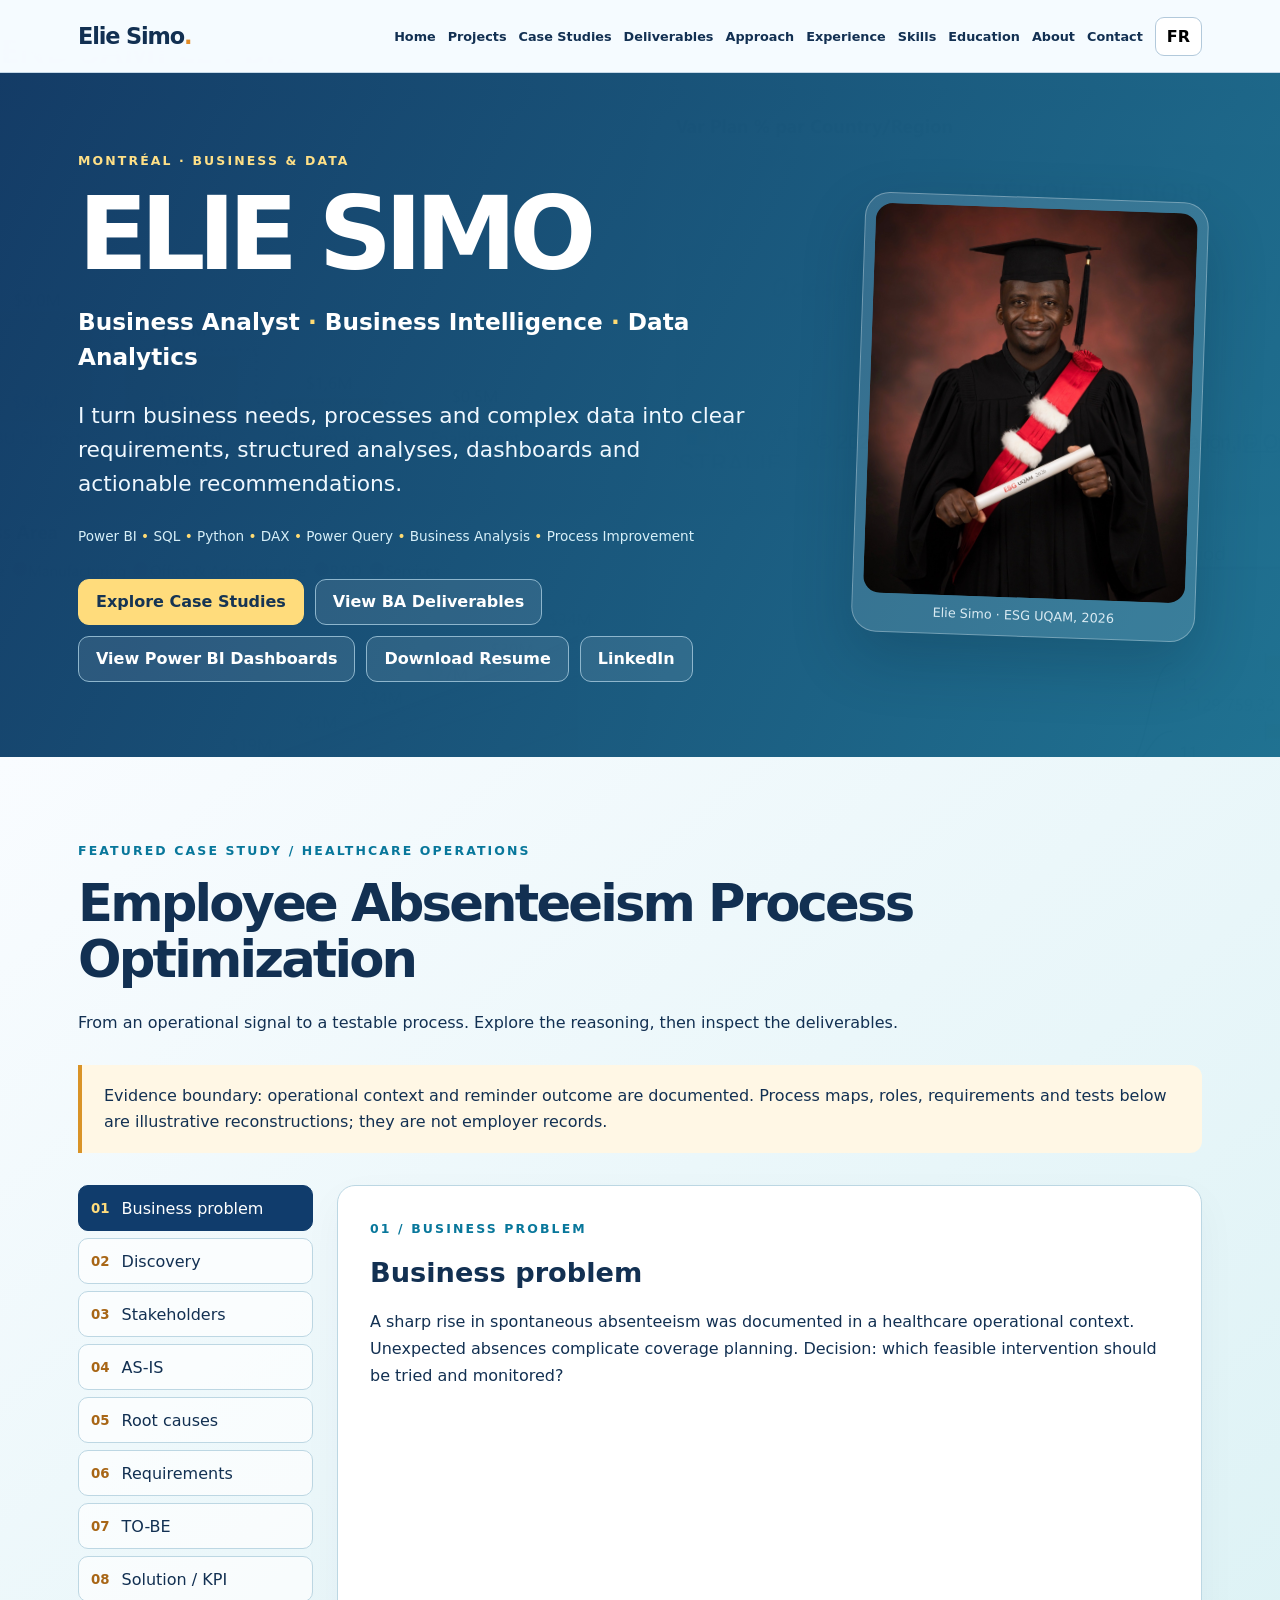
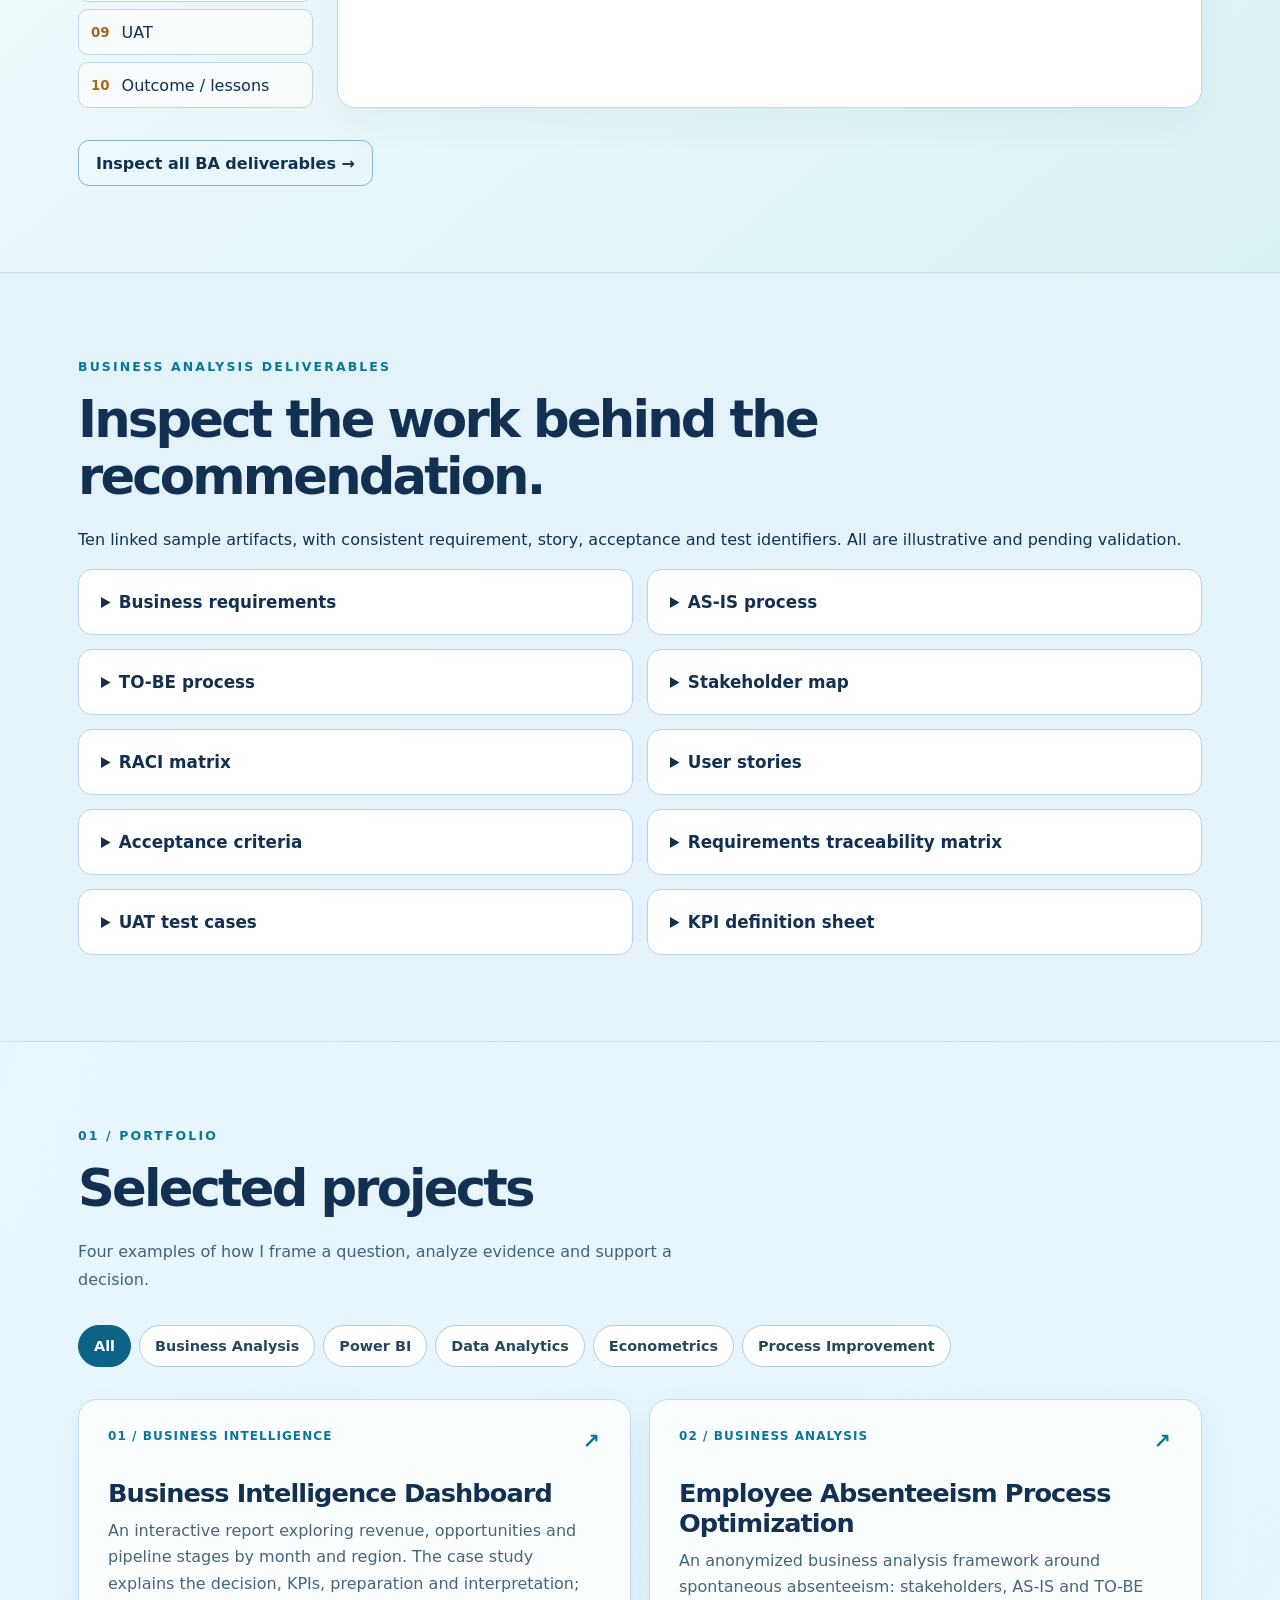
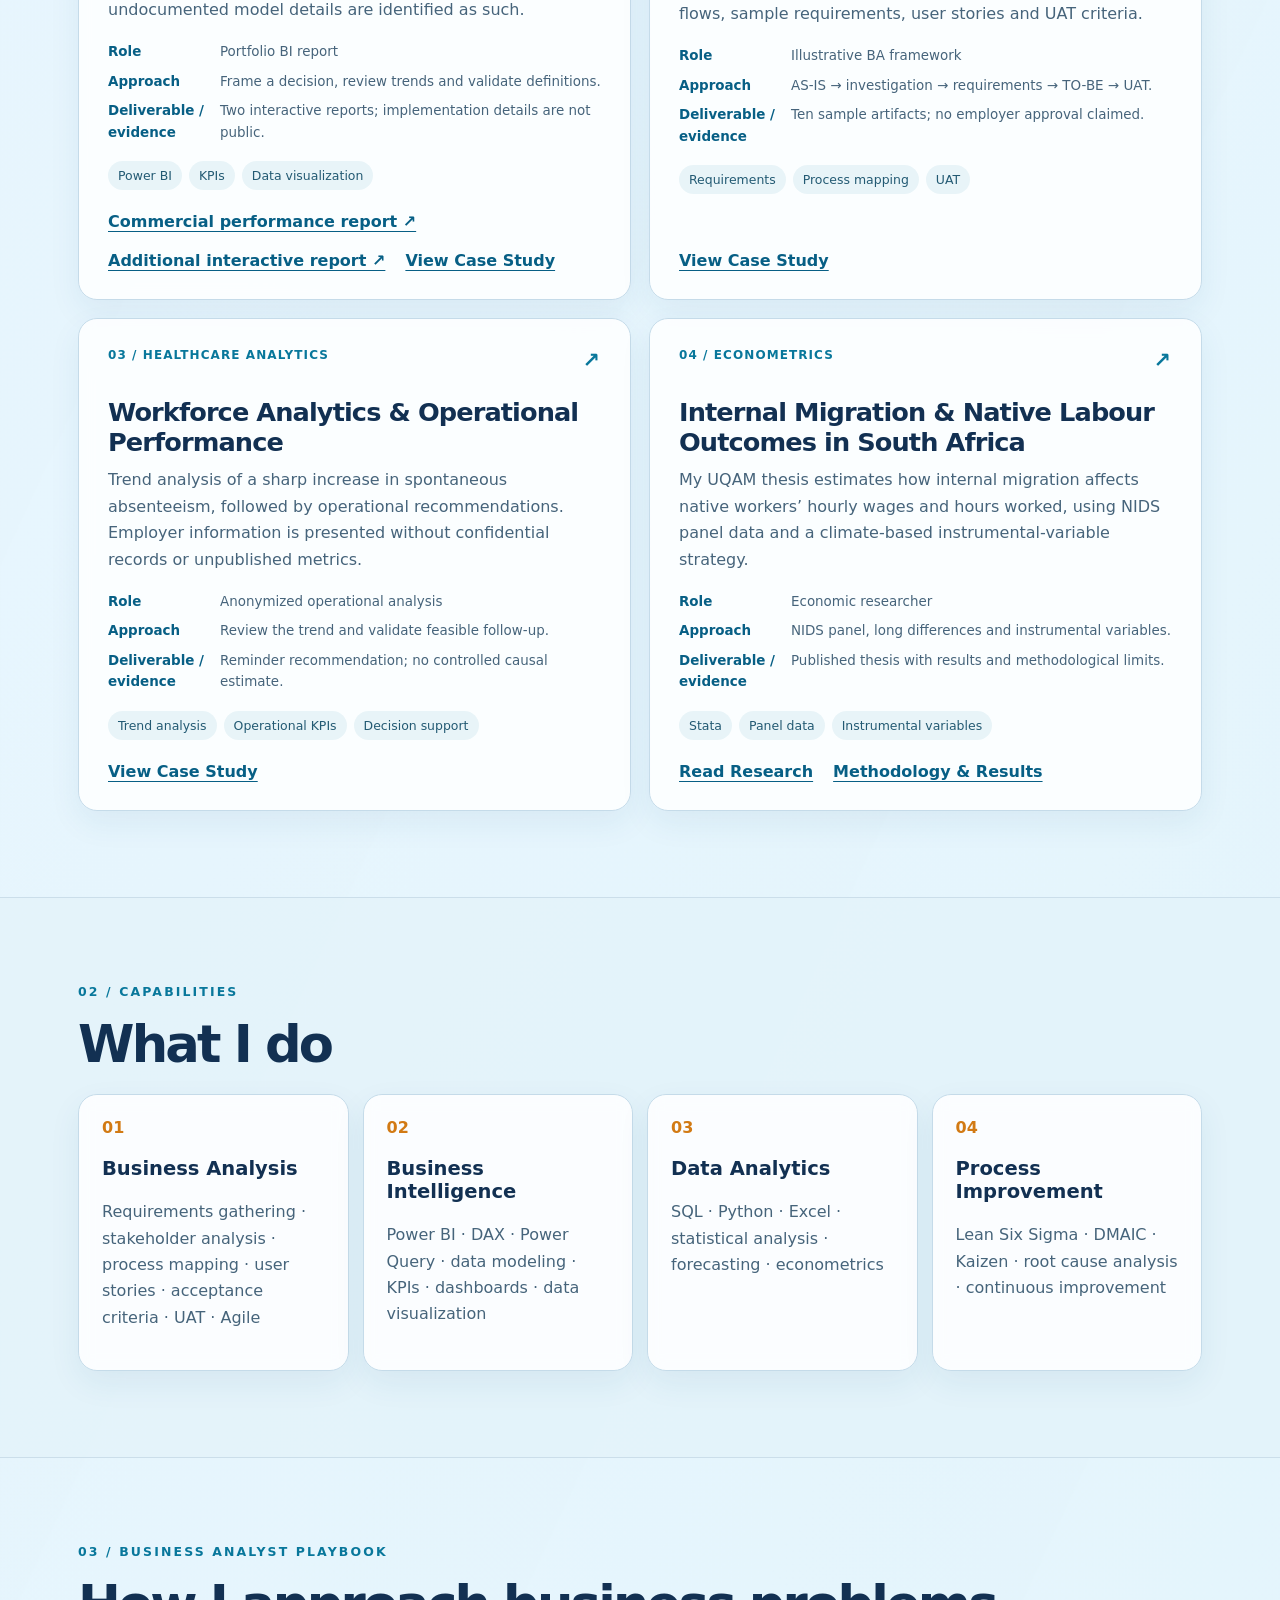
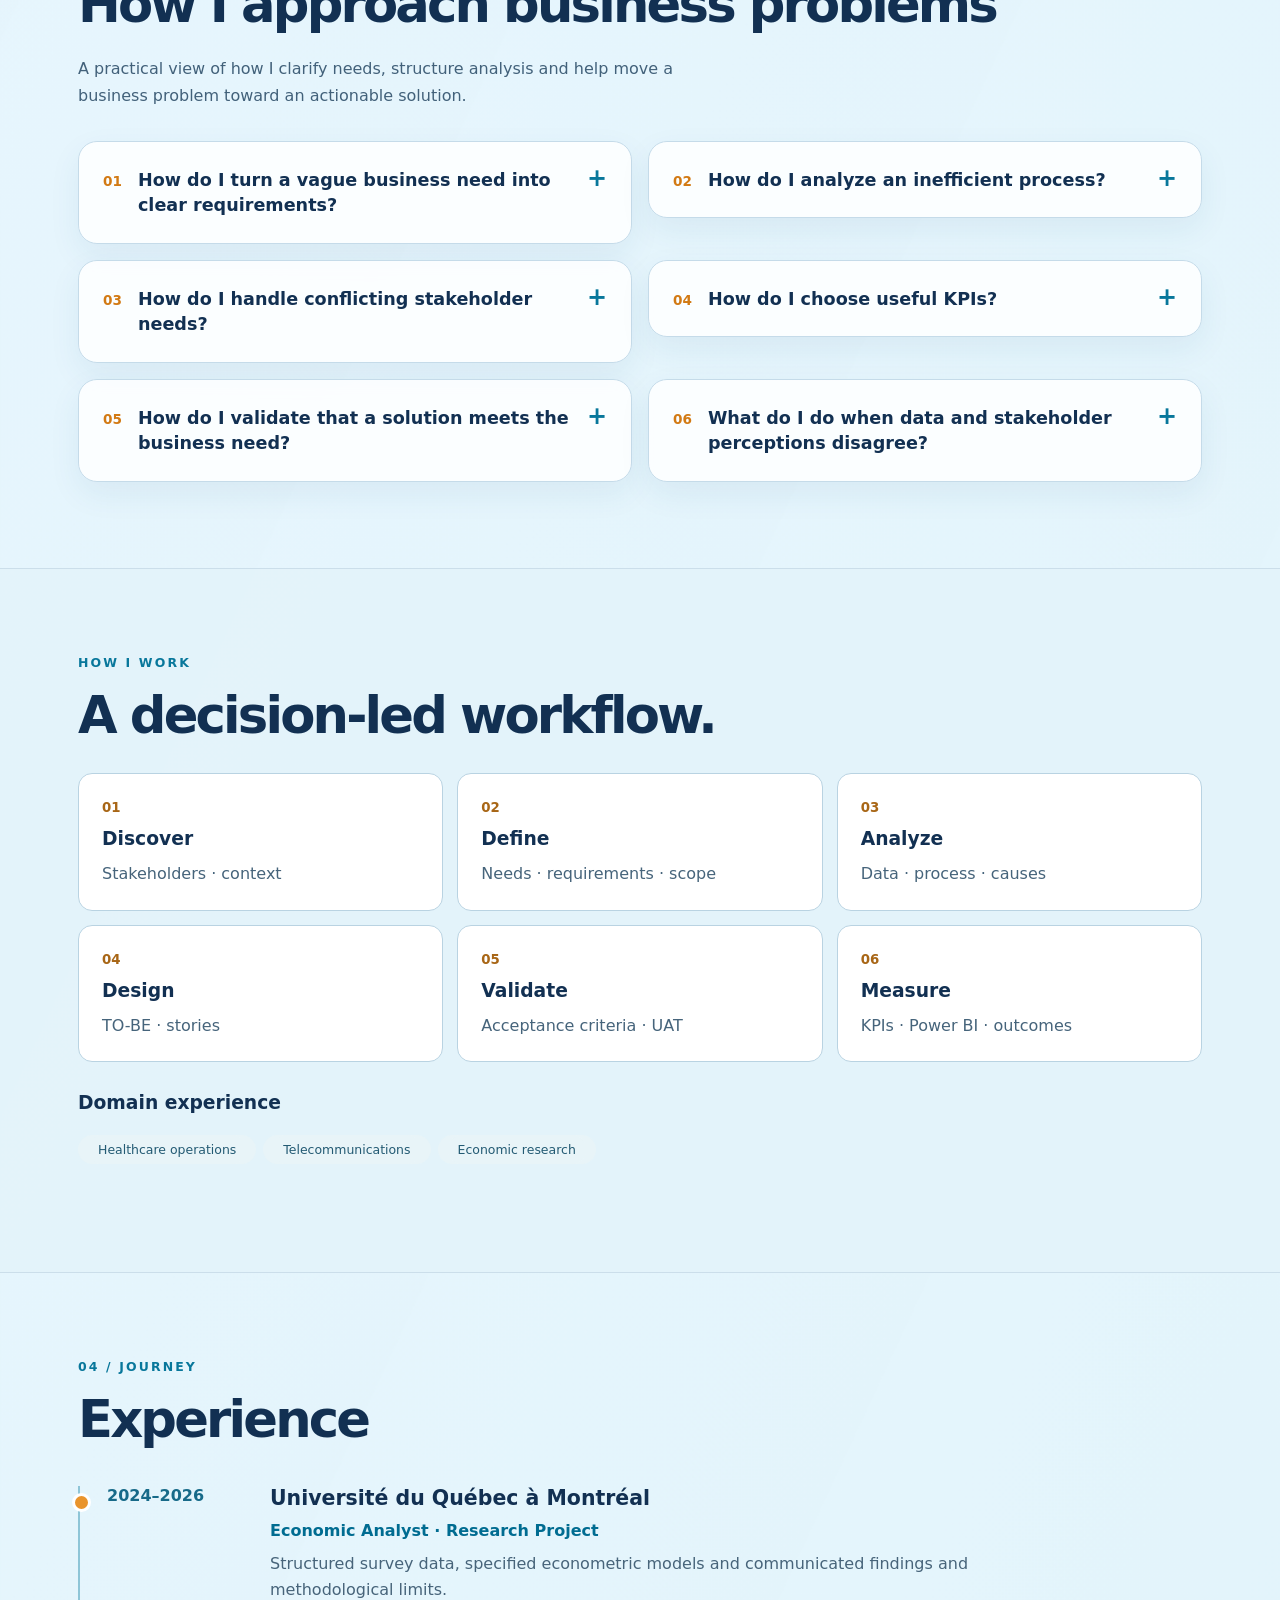
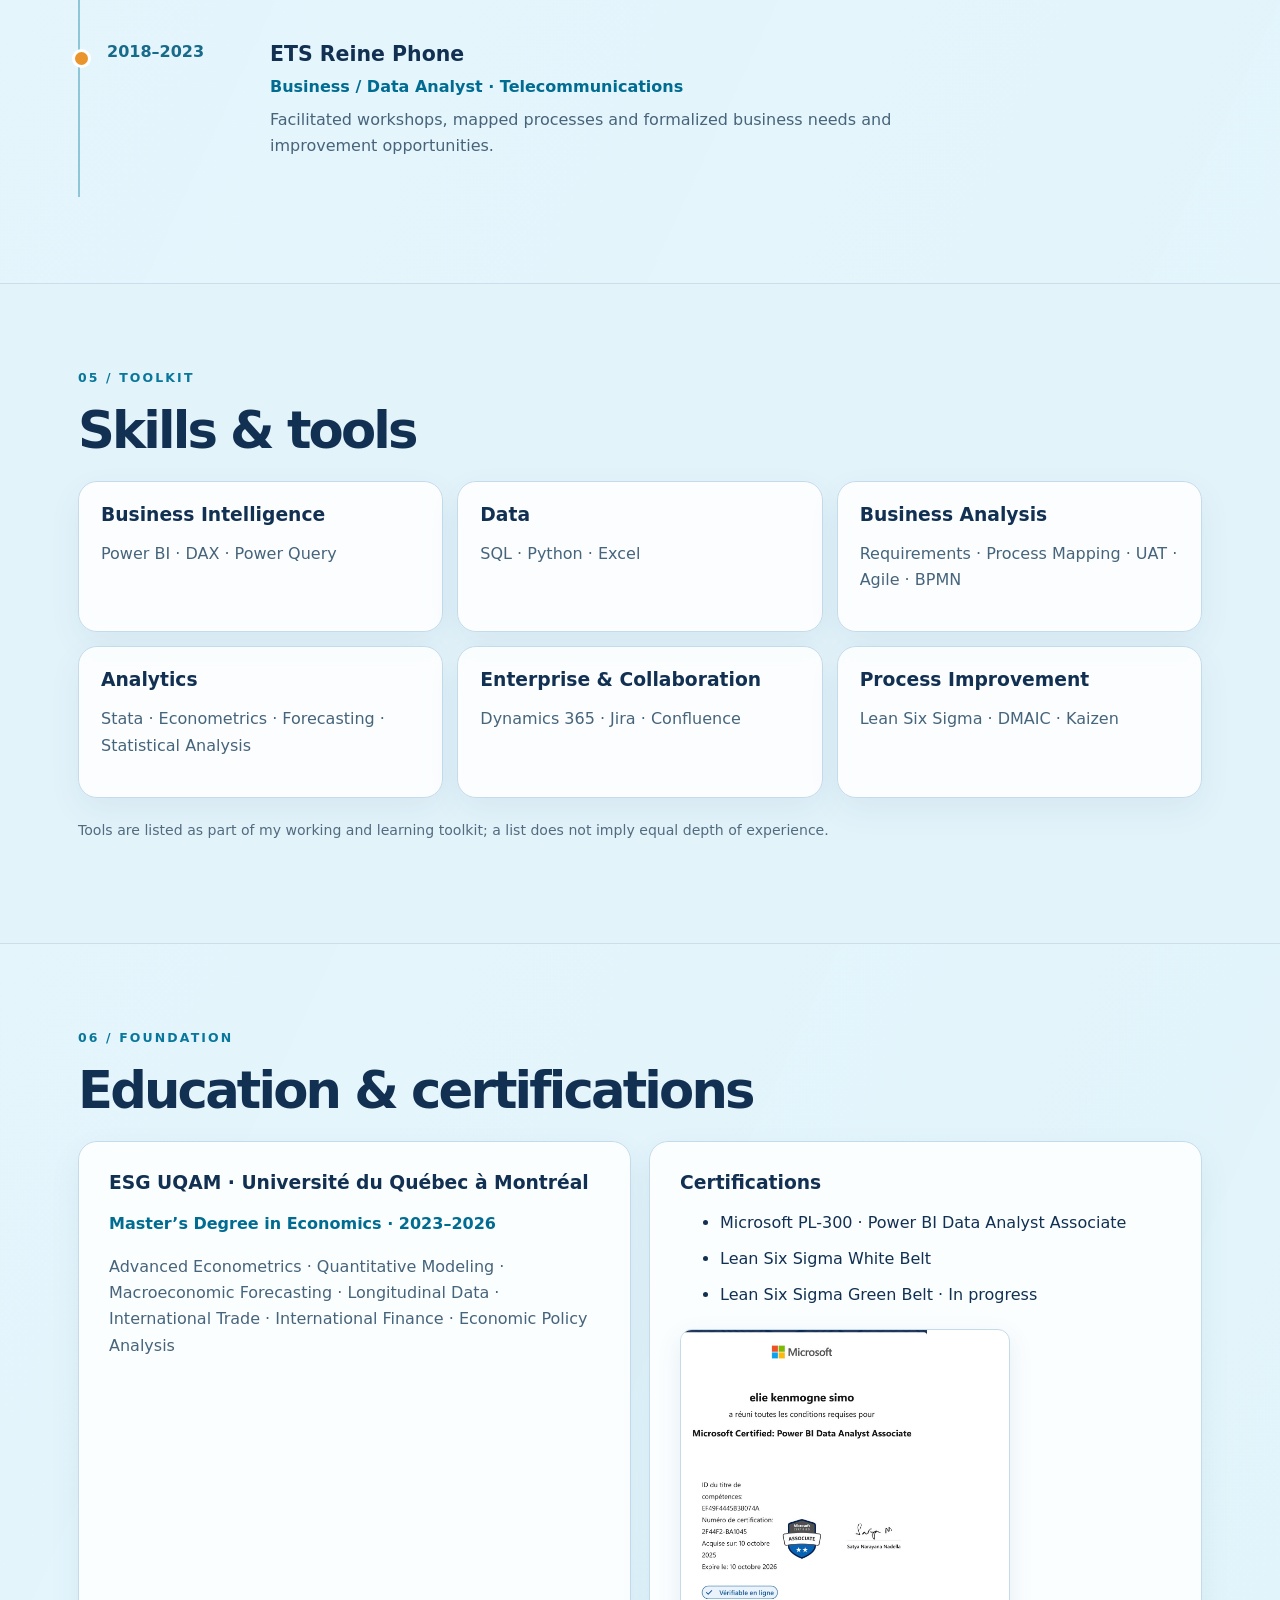
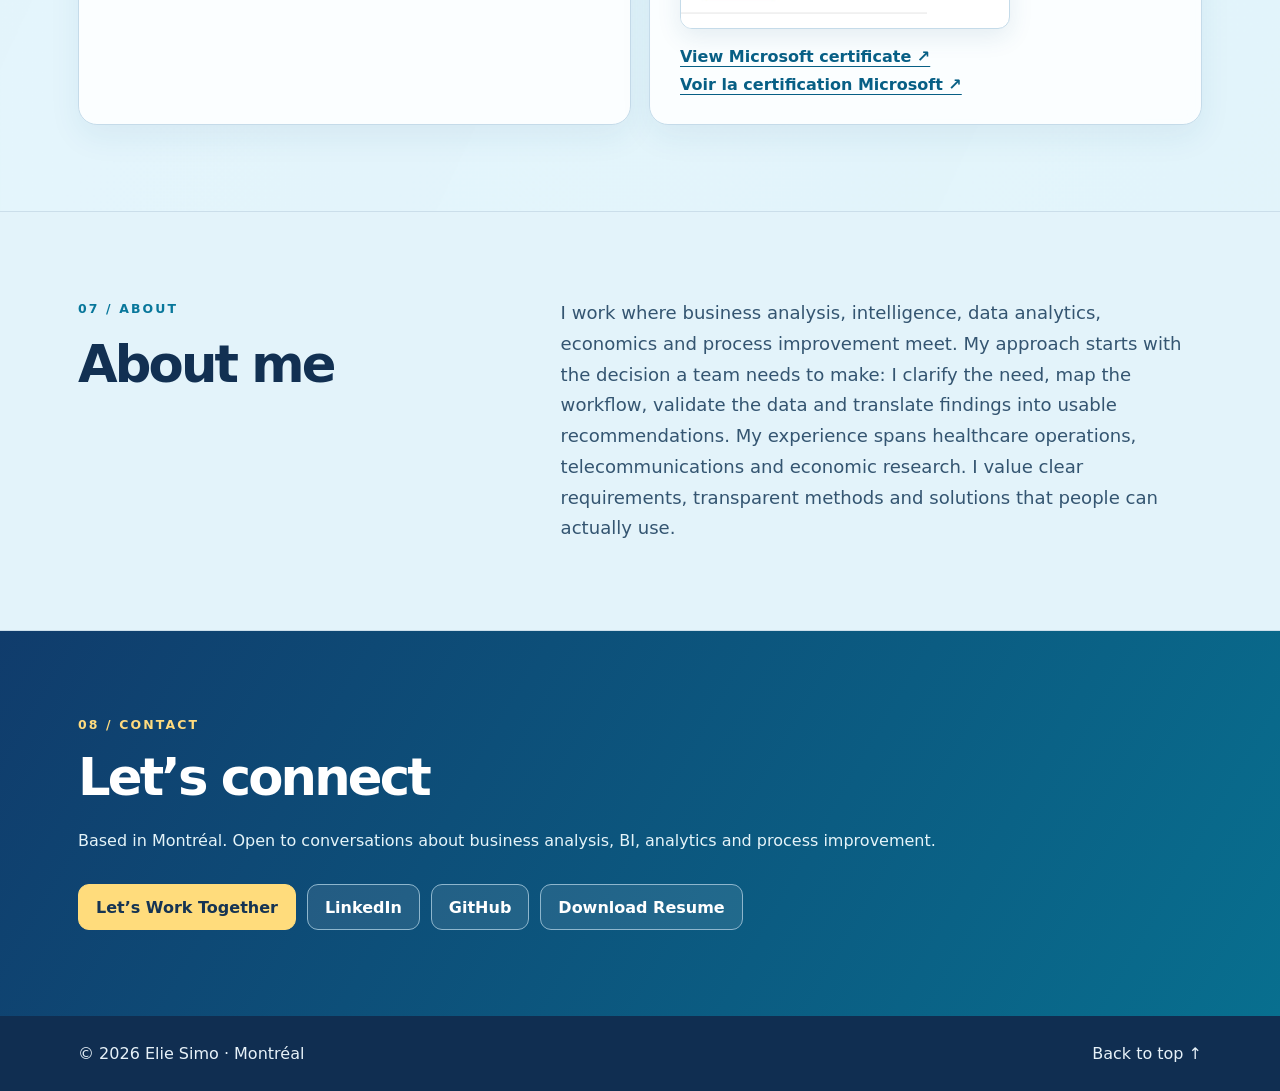
==== commit 735323ff: "Build bilingual BA proof-of-work case study and linked deliverables" ====
--- a/index.html
+++ b/index.html
@@ -1 +1,3 @@
-<!doctype html><html lang="en"><head><meta charset="utf-8"><meta name="viewport" content="width=device-width,initial-scale=1"><title>Elie Simo | Business Analyst & BI Analyst</title><meta name="description" content="Business Analyst and BI professional specializing in Power BI, SQL, data analytics, process improvement and business transformation."><meta property="og:title" content="Elie Simo | Business Analyst & BI Analyst"><meta property="og:description" content="Business analysis, BI and data analytics projects with a focus on decisions and operational impact."><meta property="og:type" content="website"><meta property="og:url" content="https://simoelie.github.io/Portfolio-/"><link rel="canonical" href="https://simoelie.github.io/Portfolio-/"><link rel="stylesheet" href="style.css?v=playbook1"><link rel="icon" href="data:image/svg+xml,%3Csvg xmlns='http://www.w3.org/2000/svg' viewBox='0 0 64 64'%3E%3Crect width='64' height='64' rx='16' fill='%23133160'/%3E%3Ctext x='10' y='45' font-size='35' fill='%23ffda6a' font-family='Arial' font-weight='bold'%3EES%3C/text%3E%3C/svg%3E"></head><body><a class="skip" href="#main">Skip to content</a><header><div class="shell nav"><a class="logo" href="#home">Elie Simo<span>.</span></a><button class="menu" aria-expanded="false" aria-controls="links" aria-label="Open navigation">Menu ☰</button><nav id="links" aria-label="Main navigation"><a href="#home" data-i="home">Home</a><a href="#projects" data-i="projects">Projects</a><a href="#expertise" data-i="expertise">Expertise</a><a href="#approach" data-i="approachNav">Approach</a><a href="#experience" data-i="experience">Experience</a><a href="#skills" data-i="skills">Skills</a><a href="#education" data-i="education">Education</a><a href="#about" data-i="about">About</a><a href="#contact" data-i="contact">Contact</a><button id="lang" aria-label="Switch language">FR</button></nav></div></header><main id="main"><section class="hero" id="home"><div class="shell hero-grid"><div><p class="kicker" data-i="location">MONTRÉAL · BUSINESS & DATA</p><h1>ELIE SIMO</h1><p class="roles">Business Analyst <b>·</b> Business Intelligence <b>·</b> Data Analytics</p><p class="statement" data-i="statement">I turn business needs and complex data into clear requirements, useful dashboards and actionable decisions.</p><p class="tools">Power BI <span>•</span> SQL <span>•</span> Python <span>•</span> DAX <span>•</span> Power Query <span>•</span> Business Analysis <span>•</span> Process Improvement</p><div class="buttons"><a class="btn primary" href="#projects" data-i="viewProjects">View Projects</a><a class="btn" href="CV_Elie_Simo.pdf" download data-i="resume">Download Resume</a><a class="btn" href="https://www.linkedin.com/search/results/people/?keywords=Elie%20Kenmogne%20Simo" target="_blank" rel="noopener">LinkedIn</a><a class="btn" href="https://github.com/simoelie" target="_blank" rel="noopener">GitHub</a></div></div><figure class="portrait"><img src="portrait-elie-simo.jpeg" alt="Elie Simo at his ESG UQAM graduation" width="1320" height="1702" fetchpriority="high"><figcaption data-i="portrait">Elie Simo · ESG UQAM, 2026</figcaption></figure></div></section><section class="section" id="projects"><div class="shell"><p class="kicker">01 / PORTFOLIO</p><div class="section-head"><div><h2 data-i="selected">Selected projects</h2><p data-i="projectIntro">Four examples of how I frame a question, analyze evidence and support a decision.</p></div></div><div class="filters" role="group" aria-label="Filter projects"><button class="active" data-filter="all" aria-pressed="true">All</button><button data-filter="business">Business Analysis</button><button data-filter="power">Power BI</button><button data-filter="analytics">Data Analytics</button><button data-filter="econometrics">Econometrics</button><button data-filter="process">Process Improvement</button></div><div class="project-grid"><article class="project" data-cats="power analytics"><div class="project-top"><span>01 / BUSINESS INTELLIGENCE</span><span class="mark">↗</span></div><h3>Business Intelligence Dashboard</h3><p data-i="p1">An interactive report exploring revenue, opportunities and pipeline stages by month and region. The case study explains the decision, KPIs, preparation and interpretation; undocumented model details are identified as such.</p><div class="tags"><span>Power BI</span><span>KPIs</span><span>Data visualization</span></div><div class="card-actions"><a href="https://app.powerbi.com/view?r=eyJrIjoiZTdmYWRlNjMtMDBjZi00ZGFlLWEyNWEtYTdmNTlkOTk5NDNlIiwidCI6ImU4YWViMDlkLTc2ZDEtNGE2YS05ZDY2LWNhNjM2NWZkMDg1ZSIsImMiOjF9" target="_blank" rel="noopener">Dashboard 1</a><a href="https://app.powerbi.com/view?r=eyJrIjoiNjBkZGRhYmUtNjIzZi00ZmM4LWEwNmQtMmQyZmExYTBjM2M2IiwidCI6ImU4YWViMDlkLTc2ZDEtNGE2YS05ZDY2LWNhNjM2NWZkMDg1ZSIsImMiOjF9" target="_blank" rel="noopener">Dashboard 2</a><a href="case-study.html#dashboard">View Case Study</a></div></article><article class="project" data-cats="business process analytics"><div class="project-top"><span>02 / BUSINESS ANALYSIS</span><span class="mark">↗</span></div><h3>Employee Absenteeism Process Optimization</h3><p data-i="p2">An anonymized business analysis framework around spontaneous absenteeism: stakeholders, AS-IS and TO-BE flows, sample requirements, user stories and UAT criteria.</p><div class="tags"><span>Requirements</span><span>Process mapping</span><span>UAT</span></div><div class="card-actions"><a href="case-study.html#process">View Case Study</a></div></article><article class="project" data-cats="analytics power process"><div class="project-top"><span>03 / HEALTHCARE ANALYTICS</span><span class="mark">↗</span></div><h3>Workforce Analytics & Operational Performance</h3><p data-i="p3">Trend analysis of a sharp increase in spontaneous absenteeism, followed by operational recommendations. Employer information is presented without confidential records or unpublished metrics.</p><div class="tags"><span>Trend analysis</span><span>Operational KPIs</span><span>Decision support</span></div><div class="card-actions"><a href="case-study.html#workforce">View Case Study</a></div></article><article class="project" data-cats="econometrics analytics"><div class="project-top"><span>04 / ECONOMETRICS</span><span class="mark">↗</span></div><h3>Internal Migration & Native Labour Outcomes in South Africa</h3><p data-i="p4">My UQAM thesis estimates how internal migration affects native workers’ hourly wages and hours worked, using NIDS panel data and a climate-based instrumental-variable strategy.</p><div class="tags"><span>Stata</span><span>Panel data</span><span>Instrumental variables</span></div><div class="card-actions"><a href="memoire-elie-simo.pdf" target="_blank" rel="noopener">Read Research</a><a href="case-study.html#research">Methodology & Results</a></div></article></div></div></section><section class="section tint" id="expertise"><div class="shell"><p class="kicker">02 / CAPABILITIES</p><h2 data-i="what">What I do</h2><div class="four"><article><span class="icon">01</span><h3>Business Analysis</h3><p>Requirements gathering · stakeholder analysis · process mapping · user stories · acceptance criteria · UAT · Agile</p></article><article><span class="icon">02</span><h3>Business Intelligence</h3><p>Power BI · DAX · Power Query · data modeling · KPIs · dashboards · data visualization</p></article><article><span class="icon">03</span><h3>Data Analytics</h3><p>SQL · Python · Excel · statistical analysis · forecasting · econometrics</p></article><article><span class="icon">04</span><h3>Process Improvement</h3><p>Lean Six Sigma · DMAIC · Kaizen · root cause analysis · continuous improvement</p></article></div></div></section><section class="section" id="approach"><div class="shell"><p class="kicker">03 / BUSINESS ANALYST PLAYBOOK</p><div class="section-head"><h2 data-i="approachTitle">How I approach business problems</h2><p data-i="approachIntro">A practical view of how I clarify needs, structure analysis and help move a business problem toward an actionable solution.</p></div><div class="approach-grid"><details class="approach-card"><summary><span class="approach-number">01</span><span data-i="q1">How do I turn a vague business need into clear requirements?</span></summary><div class="approach-answer"><p data-i="a1">I start by clarifying the problem, expected outcome, stakeholders and constraints. I then separate needs from proposed solutions, document requirements in clear language and validate them with the people affected before delivery.</p><p class="approach-methods">Stakeholder analysis · Requirements · User stories · Acceptance criteria</p></div></details><details class="approach-card"><summary><span class="approach-number">02</span><span data-i="q2">How do I analyze an inefficient process?</span></summary><div class="approach-answer"><p data-i="a2">I map the current AS-IS process, identify bottlenecks, handoffs and recurring pain points, then investigate root causes. The TO-BE process is designed around the business objective and validated with stakeholders before implementation.</p><p class="approach-methods">AS-IS / TO-BE · Process mapping · Root cause analysis · Lean Six Sigma</p></div></details><details class="approach-card"><summary><span class="approach-number">03</span><span data-i="q3">How do I handle conflicting stakeholder needs?</span></summary><div class="approach-answer"><p data-i="a3">I make the competing needs explicit, connect each one to the underlying business objective and assess constraints, impact and dependencies. The goal is to create shared criteria for prioritization rather than treating every request as equally urgent.</p><p class="approach-methods">Workshops · Stakeholder analysis · Prioritization · Traceability</p></div></details><details class="approach-card"><summary><span class="approach-number">04</span><span data-i="q4">How do I choose useful KPIs?</span></summary><div class="approach-answer"><p data-i="a4">I begin with the decision the team needs to make. A KPI should have a clear definition, reliable data source, relevant comparison point and an action that can follow when the measure changes.</p><p class="approach-methods">KPIs · Data validation · Power BI · Decision support</p></div></details><details class="approach-card"><summary><span class="approach-number">05</span><span data-i="q5">How do I validate that a solution meets the business need?</span></summary><div class="approach-answer"><p data-i="a5">I link the solution back to the approved requirements and define observable acceptance criteria. During validation or UAT, I focus on real business scenarios, exceptions and whether users can complete the intended outcome.</p><p class="approach-methods">UAT · Acceptance criteria · Requirements traceability · Feedback</p></div></details><details class="approach-card"><summary><span class="approach-number">06</span><span data-i="q6">What do I do when data and stakeholder perceptions disagree?</span></summary><div class="approach-answer"><p data-i="a6">I verify definitions, data quality, time periods and scope before drawing a conclusion. I use the discrepancy as a question to investigate, combining quantitative evidence with operational context rather than assuming either source is automatically correct.</p><p class="approach-methods">Data quality · SQL / Excel · Trend analysis · Stakeholder interviews</p></div></details></div></div></section><section class="section" id="experience"><div class="shell"><p class="kicker">04 / JOURNEY</p><h2 data-i="experience">Experience</h2><div class="timeline"><article><span>2024–2026</span><div><h3>Université du Québec à Montréal</h3><p class="role">Economic Analyst · Research Project</p><p data-i="e2">Structured survey data, specified econometric models and communicated findings and methodological limits.</p></div></article><article><span>2018–2023</span><div><h3>ETS Reine Phone</h3><p class="role">Business / Data Analyst · Telecommunications</p><p data-i="e3">Facilitated workshops, mapped processes and formalized business needs and improvement opportunities.</p></div></article></div></div></section><section class="section tint" id="skills"><div class="shell"><p class="kicker">05 / TOOLKIT</p><h2 data-i="skills">Skills & tools</h2><div class="skill-grid"><article><h3>Business Intelligence</h3><p>Power BI · DAX · Power Query</p></article><article><h3>Data</h3><p>SQL · Python · Excel</p></article><article><h3>Business Analysis</h3><p>Requirements · Process Mapping · UAT · Agile · BPMN</p></article><article><h3>Analytics</h3><p>Stata · Econometrics · Forecasting · Statistical Analysis</p></article><article><h3>Enterprise & Collaboration</h3><p>Dynamics 365 · Jira · Confluence</p></article><article><h3>Process Improvement</h3><p>Lean Six Sigma · DMAIC · Kaizen</p></article></div><p class="note" data-i="toolsNote">Tools are listed as part of my working and learning toolkit; a list does not imply equal depth of experience.</p></div></section><section class="section" id="education"><div class="shell"><p class="kicker">06 / FOUNDATION</p><h2 data-i="education">Education & certifications</h2><div class="two"><article class="panel"><h3>ESG UQAM · Université du Québec à Montréal</h3><p class="role">Master’s Degree in Economics · 2023–2026</p><p>Advanced Econometrics · Quantitative Modeling · Macroeconomic Forecasting · Longitudinal Data · International Trade · International Finance · Economic Policy Analysis</p></article><article class="panel"><h3>Certifications</h3><ul><li>Microsoft PL-300 · Power BI Data Analyst Associate</li><li>Lean Six Sigma White Belt</li><li>Lean Six Sigma Green Belt · In progress</li></ul><a class="certificate" href="certification-microsoft-pl300-elie-simo.jpeg" target="_blank" rel="noopener" aria-label="View Microsoft Power BI Data Analyst Associate certificate in full size"><img src="certification-microsoft-pl300-elie-simo.jpeg" alt="Microsoft Certified: Power BI Data Analyst Associate certificate awarded to Elie Kenmogne Simo" width="958" height="1160" loading="lazy" decoding="async"><span>View Microsoft certificate ↗</span></a></article></div></div></section><section class="section tint" id="about"><div class="shell about"><div><p class="kicker">07 / ABOUT</p><h2 data-i="about">About me</h2></div><p data-i="aboutText">I work where business analysis, intelligence, data analytics, economics and process improvement meet. My approach starts with the decision a team needs to make: I clarify the need, map the workflow, validate the data and translate findings into usable recommendations. My experience spans healthcare operations, telecommunications and economic research. I value clear requirements, transparent methods and solutions that people can actually use.</p></div></section><section class="section contact" id="contact"><div class="shell"><p class="kicker">08 / CONTACT</p><h2 data-i="connect">Let’s connect</h2><p data-i="contactText">Based in Montréal. Open to conversations about business analysis, BI, analytics and process improvement.</p><div class="buttons"><a class="btn primary" href="mailto:simoelie13@gmail.com" data-i="work">Let’s Work Together</a><a class="btn" href="https://www.linkedin.com/search/results/people/?keywords=Elie%20Kenmogne%20Simo" target="_blank" rel="noopener">LinkedIn</a><a class="btn" href="https://github.com/simoelie" target="_blank" rel="noopener">GitHub</a><a class="btn" href="CV_Elie_Simo.pdf" download data-i="resume">Download Resume</a></div></div></section></main><footer><div class="shell">© 2026 Elie Simo · Montréal <a href="#home" data-i="back">Back to top ↑</a></div></footer><script src="script.js?v=playbook1" defer></script></body></html>
+<!DOCTYPE html>
+
+<html lang="en"><head><meta charset="utf-8"/><meta content="width=device-width,initial-scale=1" name="viewport"/><title>Elie Simo | Business Analyst &amp; BI Analyst</title><meta content="Elie Simo, Business Analyst in Montréal: bilingual case studies, process maps, sample BA deliverables, Power BI and economic research." name="description"/><meta content="Elie Simo | Business Analyst &amp; BI Analyst" property="og:title"/><meta content="Business analysis, BI and data analytics projects with a focus on decisions and operational impact." property="og:description"/><meta content="website" property="og:type"/><meta content="https://simoelie.github.io/Portfolio-/" property="og:url"/><link href="https://simoelie.github.io/Portfolio-/" rel="canonical"/><link href="style.css?v=proof2" rel="stylesheet"/><link href="data:image/svg+xml,%3Csvg xmlns='http://www.w3.org/2000/svg' viewBox='0 0 64 64'%3E%3Crect width='64' height='64' rx='16' fill='%23133160'/%3E%3Ctext x='10' y='45' font-size='35' fill='%23ffda6a' font-family='Arial' font-weight='bold'%3EES%3C/text%3E%3C/svg%3E" rel="icon"/><meta content="https://simoelie.github.io/Portfolio-/portrait-elie-simo.jpeg" property="og:image"/></head><body><a class="skip" href="#main">Skip to content</a><header><div class="shell nav"><a class="logo" href="#home">Elie Simo<span>.</span></a><button aria-controls="links" aria-expanded="false" aria-label="Open navigation" class="menu">Menu ☰</button><nav aria-label="Main navigation" id="links"><a data-i="home" href="#home">Home</a><a data-i="projects" href="#projects">Projects</a><a href="#case-studies"><span class="copy-en">Case Studies</span><span class="copy-fr">Études de cas</span></a><a href="#deliverables"><span class="copy-en">Deliverables</span><span class="copy-fr">Livrables</span></a><a data-i="approachNav" href="#approach">Approach</a><a data-i="experience" href="#experience">Experience</a><a data-i="skills" href="#skills">Skills</a><a data-i="education" href="#education">Education</a><a data-i="about" href="#about">About</a><a data-i="contact" href="#contact">Contact</a><button aria-label="Switch language" id="lang">FR</button></nav></div></header><main id="main"><section class="hero" id="home"><div class="shell hero-grid"><div><p class="kicker" data-i="location">MONTRÉAL · BUSINESS &amp; DATA</p><h1>ELIE SIMO</h1><p class="roles">Business Analyst <b>·</b> Business Intelligence <b>·</b> Data Analytics</p><p class="statement"><span class="copy-en">I turn business needs, processes and complex data into clear requirements, structured analyses, dashboards and actionable recommendations.</span><span class="copy-fr">Je transforme les besoins d’affaires, les processus et les données complexes en exigences claires, analyses structurées, tableaux de bord et recommandations exploitables.</span></p><p class="tools">Power BI <span>•</span> SQL <span>•</span> Python <span>•</span> DAX <span>•</span> Power Query <span>•</span> Business Analysis <span>•</span> Process Improvement</p><div class="buttons"><a class="btn primary" href="#case-studies"><span class="copy-en">Explore Case Studies</span><span class="copy-fr">Explorer les études de cas</span></a><a class="btn" href="#deliverables"><span class="copy-en">View BA Deliverables</span><span class="copy-fr">Voir les livrables BA</span></a><a class="btn" href="case-study.html#dashboard"><span class="copy-en">View Power BI Dashboards</span><span class="copy-fr">Voir les tableaux Power BI</span></a><a class="btn" download="" href="CV_Elie_Simo.pdf"><span class="copy-en">Download Resume</span><span class="copy-fr">Télécharger le CV</span></a><a class="btn" href="https://www.linkedin.com/in/elie-kenmogne-simo-213547149/" rel="noopener" target="_blank">LinkedIn</a></div></div><figure class="portrait"><img alt="Elie Simo at his ESG UQAM graduation" fetchpriority="high" height="1702" src="portrait-elie-simo.jpeg" width="1320"/><figcaption data-i="portrait">Elie Simo · ESG UQAM, 2026</figcaption></figure></div></section><section class="section featured" id="case-studies"><div class="shell"><p class="kicker"><span class="copy-en">FEATURED CASE STUDY / HEALTHCARE OPERATIONS</span><span class="copy-fr">ÉTUDE DE CAS / OPÉRATIONS EN SANTÉ</span></p><h2><span class="copy-en"><span class="copy-en">Employee Absenteeism Process Optimization</span><span class="copy-fr">Optimisation du processus d’absentéisme</span></span><span class="copy-fr">Optimisation du processus d’absentéisme</span></h2><p><span class="copy-en">From an operational signal to a testable process. Explore the reasoning, then inspect the deliverables.</span><span class="copy-fr">D’un signal opérationnel à un processus vérifiable. Explorez le raisonnement, puis consultez les livrables.</span></p><div class="evidence-note"><span class="copy-en">Evidence boundary: operational context and reminder outcome are documented. Process maps, roles, requirements and tests below are illustrative reconstructions; they are not employer records.</span><span class="copy-fr">Limite des preuves : le contexte et le résultat du rappel sont documentés. Les processus, rôles, exigences et tests ci-dessous sont des reconstructions illustratives, pas des documents d’employeur.</span></div><div class="case-explorer"><div aria-label="Case study steps" class="step-list" role="tablist"><button aria-controls="panel-0" aria-selected="true" id="step-0" role="tab" tabindex="0"><small>01</small><span class="copy-en">Business problem</span><span class="copy-fr">Problème d’affaires</span></button><button aria-controls="panel-1" aria-selected="false" id="step-1" role="tab" tabindex="-1"><small>02</small><span class="copy-en">Discovery</span><span class="copy-fr">Exploration</span></button><button aria-controls="panel-2" aria-selected="false" id="step-2" role="tab" tabindex="-1"><small>03</small><span class="copy-en">Stakeholders</span><span class="copy-fr">Parties prenantes</span></button><button aria-controls="panel-3" aria-selected="false" id="step-3" role="tab" tabindex="-1"><small>04</small><span class="copy-en">AS-IS</span><span class="copy-fr">AS-IS</span></button><button aria-controls="panel-4" aria-selected="false" id="step-4" role="tab" tabindex="-1"><small>05</small><span class="copy-en">Root causes</span><span class="copy-fr">Causes racines</span></button><button aria-controls="panel-5" aria-selected="false" id="step-5" role="tab" tabindex="-1"><small>06</small><span class="copy-en">Requirements</span><span class="copy-fr">Exigences</span></button><button aria-controls="panel-6" aria-selected="false" id="step-6" role="tab" tabindex="-1"><small>07</small><span class="copy-en">TO-BE</span><span class="copy-fr">TO-BE</span></button><button aria-controls="panel-7" aria-selected="false" id="step-7" role="tab" tabindex="-1"><small>08</small><span class="copy-en">Solution / KPI</span><span class="copy-fr">Solution / KPI</span></button><button aria-controls="panel-8" aria-selected="false" id="step-8" role="tab" tabindex="-1"><small>09</small><span class="copy-en">UAT</span><span class="copy-fr">Recette utilisateur</span></button><button aria-controls="panel-9" aria-selected="false" id="step-9" role="tab" tabindex="-1"><small>10</small><span class="copy-en">Outcome / lessons</span><span class="copy-fr">Résultat / enseignements</span></button></div><div class="step-content"><article aria-labelledby="step-0" id="panel-0" role="tabpanel" tabindex="0"><p class="kicker">01 / <span class="copy-en">Business problem</span><span class="copy-fr">Problème d’affaires</span></p><h3><span class="copy-en">Business problem</span><span class="copy-fr">Problème d’affaires</span></h3><p><span class="copy-en">A sharp rise in spontaneous absenteeism was documented in a healthcare operational context. Unexpected absences complicate coverage planning. Decision: which feasible intervention should be tried and monitored?</span><span class="copy-fr">Une hausse rapide de l’absentéisme spontané est documentée dans un contexte opérationnel de santé. Les absences imprévues compliquent le remplacement. Décision : quelle intervention réalisable essayer et suivre ?</span></p></article><article aria-labelledby="step-1" hidden="" id="panel-1" role="tabpanel" tabindex="0"><p class="kicker">02 / <span class="copy-en">Discovery</span><span class="copy-fr">Exploration</span></p><h3><span class="copy-en">Discovery</span><span class="copy-fr">Exploration</span></h3><p><span class="copy-en">Illustrative discovery plan: clarify period and scope, distinguish counts from rates, identify notice channels, ask who acts on a notice, confirm data access and agree success criteria. Validate these questions with stakeholders before recommending a workflow.</span><span class="copy-fr">Plan d’exploration illustratif : préciser période et périmètre, distinguer effectifs et taux, identifier les canaux de signalement, le responsable de l’action et les accès, puis convenir des critères de succès. Valider ces questions avant de recommander un processus.</span></p></article><article aria-labelledby="step-2" hidden="" id="panel-2" role="tabpanel" tabindex="0"><p class="kicker">03 / <span class="copy-en">Stakeholders</span><span class="copy-fr">Parties prenantes</span></p><h3><span class="copy-en">Stakeholders</span><span class="copy-fr">Parties prenantes</span></h3><div class="table-scroll" tabindex="0"><table><thead><tr><th scope="col"><span class="copy-en">Role</span><span class="copy-fr">Rôle</span></th><th scope="col"><span class="copy-en">Need</span><span class="copy-fr">Besoin</span></th><th scope="col"><span class="copy-en">Influence / interest</span><span class="copy-fr">Influence / intérêt</span></th><th scope="col"><span class="copy-en">Engagement</span><span class="copy-fr">Mobilisation</span></th></tr></thead><tbody><tr><td><span class="copy-en">Manager</span><span class="copy-fr">Gestionnaire</span></td><td><span class="copy-en">Operational continuity</span><span class="copy-fr">Continuité opérationnelle</span></td><td><span class="copy-en">High / high</span><span class="copy-fr">Élevée / élevé</span></td><td><span class="copy-en">Approve scope and priorities</span><span class="copy-fr">Approuver périmètre et priorités</span></td></tr><tr><td><span class="copy-en">Scheduling / operations</span><span class="copy-fr">Horaires / opérations</span></td><td><span class="copy-en">Timely actionable notices</span><span class="copy-fr">Avis exploitables à temps</span></td><td><span class="copy-en">High / high</span><span class="copy-fr">Élevée / élevé</span></td><td><span class="copy-en">Co-design and test workflow</span><span class="copy-fr">Concevoir et tester le processus</span></td></tr><tr><td><span class="copy-en">Employees</span><span class="copy-fr">Employés</span></td><td><span class="copy-en">Clear reporting and privacy</span><span class="copy-fr">Signalement clair et confidentialité</span></td><td><span class="copy-en">Medium / high</span><span class="copy-fr">Moyenne / élevé</span></td><td><span class="copy-en">Validate usability</span><span class="copy-fr">Valider l’utilisation</span></td></tr><tr><td><span class="copy-en">HR / privacy</span><span class="copy-fr">RH / confidentialité</span></td><td><span class="copy-en">Consistent definitions and access</span><span class="copy-fr">Définitions et accès cohérents</span></td><td><span class="copy-en">High / medium</span><span class="copy-fr">Élevée / moyen</span></td><td><span class="copy-en">Review policy and definitions</span><span class="copy-fr">Examiner politiques et définitions</span></td></tr><tr><td><span class="copy-en">Analyst</span><span class="copy-fr">Analyste</span></td><td><span class="copy-en">Evidence and traceability</span><span class="copy-fr">Preuves et traçabilité</span></td><td><span class="copy-en">Medium / high</span><span class="copy-fr">Moyenne / élevé</span></td><td><span class="copy-en">Facilitate and document</span><span class="copy-fr">Faciliter et documenter</span></td></tr></tbody></table></div></article><article aria-labelledby="step-3" hidden="" id="panel-3" role="tabpanel" tabindex="0"><p class="kicker">04 / <span class="copy-en">AS-IS</span><span class="copy-fr">AS-IS</span></p><h3><span class="copy-en">AS-IS</span><span class="copy-fr">AS-IS</span></h3><ol class="process-map"><li><span class="copy-en">Absence reported</span><span class="copy-fr">Absence signalée</span></li><li><span class="copy-en">Manual handoff</span><span class="copy-fr">Transmission manuelle</span></li><li><span class="copy-en">Owner reviews notification</span><span class="copy-fr">Le responsable examine l’avis</span></li><li><span class="copy-en">Coverage decision: available?</span><span class="copy-fr">Décision : remplacement disponible ?</span></li><li><span class="copy-en">Arrange coverage or escalate</span><span class="copy-fr">Organiser le remplacement ou escalader</span></li></ol><p><span class="copy-en">Friction to investigate: delayed visibility, duplicate messages, unclear ownership. This is a reconstructed model, not an observed employer workflow.</span><span class="copy-fr">Irritants à vérifier : visibilité tardive, doublons, responsabilités floues. Ce modèle est reconstruit et ne constitue pas un processus observé chez l’employeur.</span></p></article><article aria-labelledby="step-4" hidden="" id="panel-4" role="tabpanel" tabindex="0"><p class="kicker">05 / <span class="copy-en">Root causes</span><span class="copy-fr">Causes racines</span></p><h3><span class="copy-en">Root causes</span><span class="copy-fr">Causes racines</span></h3><p><span class="copy-en">Documented fact: a short-term absence spike. Hypotheses: late visibility, fragmented messages or ambiguous ownership. None is established as the cause.</span><span class="copy-fr">Fait documenté : une hausse de courte durée. Hypothèses : visibilité tardive, messages fragmentés ou responsabilités floues. Aucune n’est établie comme cause.</span></p><div class="table-scroll" tabindex="0"><table><thead><tr><th scope="col"><span class="copy-en">5 Whys inquiry</span><span class="copy-fr">Questionnement des 5 pourquoi</span></th><th scope="col"><span class="copy-en">Evidence to seek</span><span class="copy-fr">Preuve à rechercher</span></th></tr></thead><tbody><tr><td><span class="copy-en">Why is coverage difficult?</span><span class="copy-fr">Pourquoi le remplacement est-il difficile ?</span></td><td><span class="copy-en">Compare notice time and shift start</span><span class="copy-fr">Comparer avis et début du quart</span></td></tr><tr><td><span class="copy-en">Why is notice visibility late?</span><span class="copy-fr">Pourquoi l’avis est-il visible tardivement ?</span></td><td><span class="copy-en">Review channels and handoffs</span><span class="copy-fr">Examiner canaux et transferts</span></td></tr><tr><td><span class="copy-en">Why does the handoff stall?</span><span class="copy-fr">Pourquoi le transfert bloque-t-il ?</span></td><td><span class="copy-en">Verify ownership and acknowledgement</span><span class="copy-fr">Vérifier responsable et réception</span></td></tr></tbody></table></div><p><span class="copy-en">Stop the chain when evidence is missing; further “whys” require investigation.</span><span class="copy-fr">Arrêter la chaîne lorsque la preuve manque ; les autres « pourquoi » exigent une investigation.</span></p></article><article aria-labelledby="step-5" hidden="" id="panel-5" role="tabpanel" tabindex="0"><p class="kicker">06 / <span class="copy-en">Requirements</span><span class="copy-fr">Exigences</span></p><h3><span class="copy-en">Requirements</span><span class="copy-fr">Exigences</span></h3><div class="table-scroll" tabindex="0"><table><thead><tr><th scope="col"><span class="copy-en">ID</span><span class="copy-fr">ID</span></th><th scope="col"><span class="copy-en">Requirement</span><span class="copy-fr">Exigence</span></th><th scope="col"><span class="copy-en">Type</span><span class="copy-fr">Type</span></th><th scope="col"><span class="copy-en">Priority</span><span class="copy-fr">Priorité</span></th><th scope="col"><span class="copy-en">Business value</span><span class="copy-fr">Valeur d’affaires</span></th><th scope="col"><span class="copy-en">Status</span><span class="copy-fr">État</span></th></tr></thead><tbody><tr><td>BR-001</td><td><span class="copy-en">Make absences visible early enough to act</span><span class="copy-fr">Rendre les absences visibles assez tôt pour agir</span></td><td><span class="copy-en">Business</span><span class="copy-fr">Affaires</span></td><td><span class="copy-en">Must</span><span class="copy-fr">Essentielle</span></td><td><span class="copy-en">Coverage planning</span><span class="copy-fr">Planification du remplacement</span></td><td><span class="copy-en">Proposed</span><span class="copy-fr">Proposée</span></td></tr><tr><td>BR-002</td><td><span class="copy-en">Agree on an owner for each notification</span><span class="copy-fr">Définir un responsable pour chaque avis</span></td><td><span class="copy-en">Business</span><span class="copy-fr">Affaires</span></td><td><span class="copy-en">Must</span><span class="copy-fr">Essentielle</span></td><td><span class="copy-en">Clear handoffs</span><span class="copy-fr">Transferts clairs</span></td><td><span class="copy-en">Proposed</span><span class="copy-fr">Proposée</span></td></tr><tr><td>FR-001</td><td><span class="copy-en">Record timestamp and acknowledgement status</span><span class="copy-fr">Consigner l’horodatage et l’accusé de réception</span></td><td><span class="copy-en">Functional</span><span class="copy-fr">Fonctionnelle</span></td><td><span class="copy-en">Must</span><span class="copy-fr">Essentielle</span></td><td><span class="copy-en">Follow-up visibility</span><span class="copy-fr">Visibilité du suivi</span></td><td><span class="copy-en">Proposed</span><span class="copy-fr">Proposée</span></td></tr><tr><td>FR-002</td><td><span class="copy-en">Escalate unacknowledged notices after an agreed window</span><span class="copy-fr">Escalader les avis sans réponse après un délai convenu</span></td><td><span class="copy-en">Functional</span><span class="copy-fr">Fonctionnelle</span></td><td><span class="copy-en">Should</span><span class="copy-fr">Souhaitable</span></td><td><span class="copy-en">Manage exceptions</span><span class="copy-fr">Gérer les exceptions</span></td><td><span class="copy-en">Proposed</span><span class="copy-fr">Proposée</span></td></tr><tr><td>NFR-001</td><td><span class="copy-en">Restrict access to necessary operational information</span><span class="copy-fr">Limiter l’accès aux informations opérationnelles nécessaires</span></td><td><span class="copy-en">Non-functional</span><span class="copy-fr">Non fonctionnelle</span></td><td><span class="copy-en">Must</span><span class="copy-fr">Essentielle</span></td><td><span class="copy-en">Privacy</span><span class="copy-fr">Confidentialité</span></td><td><span class="copy-en">To validate</span><span class="copy-fr">À valider</span></td></tr></tbody></table></div></article><article aria-labelledby="step-6" hidden="" id="panel-6" role="tabpanel" tabindex="0"><p class="kicker">07 / <span class="copy-en">TO-BE</span><span class="copy-fr">TO-BE</span></p><h3><span class="copy-en">TO-BE</span><span class="copy-fr">TO-BE</span></h3><ol class="process-map"><li><span class="copy-en">Ahead-of-shift reminder</span><span class="copy-fr">Rappel avant le quart</span></li><li><span class="copy-en">Structured absence notification</span><span class="copy-fr">Signalement structuré de l’absence</span></li><li><span class="copy-en">Designated owner acknowledges</span><span class="copy-fr">Accusé de réception du responsable</span></li><li><span class="copy-en">Coverage decision + escalation</span><span class="copy-fr">Décision de remplacement + escalade</span></li><li><span class="copy-en">Record outcome and review KPIs</span><span class="copy-fr">Consigner le résultat et examiner les KPI</span></li></ol><p><span class="copy-en">The reminder is grounded in the documented account. Structured reporting, acknowledgement and escalation are proposed design extensions to validate.</span><span class="copy-fr">Le rappel provient du récit documenté. Le signalement structuré, l’accusé de réception et l’escalade sont des prolongements proposés à valider.</span></p></article><article aria-labelledby="step-7" hidden="" id="panel-7" role="tabpanel" tabindex="0"><p class="kicker">08 / <span class="copy-en">Solution / KPI</span><span class="copy-fr">Solution / KPI</span></p><h3><span class="copy-en">Solution / KPI</span><span class="copy-fr">Solution / KPI</span></h3><div class="table-scroll" tabindex="0"><table><thead><tr><th scope="col"><span class="copy-en">KPI</span><span class="copy-fr">KPI</span></th><th scope="col"><span class="copy-en">Definition</span><span class="copy-fr">Définition</span></th><th scope="col"><span class="copy-en">Input / quality check</span><span class="copy-fr">Entrée / contrôle qualité</span></th><th scope="col"><span class="copy-en">Decision</span><span class="copy-fr">Décision</span></th></tr></thead><tbody><tr><td><span class="copy-en">Acknowledgement delay</span><span class="copy-fr">Délai de prise en charge</span></td><td><span class="copy-en">Acknowledged at − reported at; median minutes</span><span class="copy-fr">Date de réception − date de signalement ; médiane en minutes</span></td><td><span class="copy-en">Valid timestamps, consistent timezone</span><span class="copy-fr">Horodatages valides, fuseau cohérent</span></td><td><span class="copy-en">Review handoff delays</span><span class="copy-fr">Examiner les délais de transfert</span></td></tr><tr><td><span class="copy-en">Coverage lead time</span><span class="copy-fr">Délai de remplacement</span></td><td><span class="copy-en">Coverage confirmed at − reported at</span><span class="copy-fr">Date de confirmation − date de signalement</span></td><td><span class="copy-en">Separate unresolved cases</span><span class="copy-fr">Isoler les cas non résolus</span></td><td><span class="copy-en">Review response capacity</span><span class="copy-fr">Examiner la capacité de réponse</span></td></tr><tr><td><span class="copy-en">Unfilled shift share</span><span class="copy-fr">Part des quarts non remplacés</span></td><td><span class="copy-en">Unfilled affected shifts / affected shifts × 100</span><span class="copy-fr">Quarts touchés non remplacés / quarts touchés × 100</span></td><td><span class="copy-en">Same scope and period in both counts</span><span class="copy-fr">Périmètre et période identiques</span></td><td><span class="copy-en">Prioritize coverage gaps</span><span class="copy-fr">Prioriser les besoins non couverts</span></td></tr></tbody></table></div><p><span class="copy-en">Proposed definitions, no measured values or targets. Agree on baseline, owner, refresh frequency and exclusions before use.</span><span class="copy-fr">Définitions proposées, sans valeurs mesurées ni cibles. Convenir de la référence, du responsable, de la fréquence et des exclusions avant utilisation.</span></p></article><article aria-labelledby="step-8" hidden="" id="panel-8" role="tabpanel" tabindex="0"><p class="kicker">09 / <span class="copy-en">UAT</span><span class="copy-fr">Recette utilisateur</span></p><h3><span class="copy-en">UAT</span><span class="copy-fr">Recette utilisateur</span></h3><div class="table-scroll" tabindex="0"><table><thead><tr><th scope="col"><span class="copy-en">Test</span><span class="copy-fr">Test</span></th><th scope="col"><span class="copy-en">Requirement / criteria</span><span class="copy-fr">Exigence / critères</span></th><th scope="col"><span class="copy-en">Scenario</span><span class="copy-fr">Scénario</span></th><th scope="col"><span class="copy-en">Expected result</span><span class="copy-fr">Résultat attendu</span></th><th scope="col"><span class="copy-en">Actual result</span><span class="copy-fr">Résultat obtenu</span></th><th scope="col"><span class="copy-en">Status</span><span class="copy-fr">État</span></th></tr></thead><tbody><tr><td>TC-001</td><td>FR-001 / AC-001</td><td><span class="copy-en">Submit a valid sample notice</span><span class="copy-fr">Soumettre un avis fictif valide</span></td><td><span class="copy-en">One timestamped item</span><span class="copy-fr">Un élément horodaté</span></td><td><span class="copy-en">Not executed</span><span class="copy-fr">Non exécuté</span></td><td><span class="copy-en">Pending</span><span class="copy-fr">En attente</span></td></tr><tr><td>TC-002</td><td>FR-001 / AC-002</td><td><span class="copy-en">Submit the same sample notice twice</span><span class="copy-fr">Soumettre deux fois le même avis fictif</span></td><td><span class="copy-en">Duplicate flagged</span><span class="copy-fr">Doublon signalé</span></td><td><span class="copy-en">Not executed</span><span class="copy-fr">Non exécuté</span></td><td><span class="copy-en">Pending</span><span class="copy-fr">En attente</span></td></tr><tr><td>TC-003</td><td>FR-002 / AC-003</td><td><span class="copy-en">Exceed the agreed acknowledgement window</span><span class="copy-fr">Dépasser le délai de réponse convenu</span></td><td><span class="copy-en">Escalation recorded</span><span class="copy-fr">Escalade consignée</span></td><td><span class="copy-en">Not executed</span><span class="copy-fr">Non exécuté</span></td><td><span class="copy-en">Pending</span><span class="copy-fr">En attente</span></td></tr><tr><td>TC-004</td><td>NFR-001 / AC-004</td><td><span class="copy-en">Attempt access without permission</span><span class="copy-fr">Tenter un accès sans autorisation</span></td><td><span class="copy-en">Access denied</span><span class="copy-fr">Accès refusé</span></td><td><span class="copy-en">Not executed</span><span class="copy-fr">Non exécuté</span></td><td><span class="copy-en">Pending</span><span class="copy-fr">En attente</span></td></tr></tbody></table></div><p><span class="copy-en">Execution prerequisites: approved time window, representative users, synthetic records and agreed permissions. No test results or sign-off are claimed.</span><span class="copy-fr">Prérequis : délai approuvé, utilisateurs représentatifs, données synthétiques et droits convenus. Aucun résultat de test ni approbation n’est revendiqué.</span></p></article><article aria-labelledby="step-9" hidden="" id="panel-9" role="tabpanel" tabindex="0"><p class="kicker">10 / <span class="copy-en">Outcome / lessons</span><span class="copy-fr">Résultat / enseignements</span></p><h3><span class="copy-en">Outcome / lessons</span><span class="copy-fr">Résultat / enseignements</span></h3><p><span class="copy-en">The original account describes an ahead-of-shift reminder followed by a return toward normal. It does not establish a controlled causal effect or a precise improvement figure. Lesson: combine timely operational action with agreed definitions and follow-up measurement.</span><span class="copy-fr">Le récit initial décrit un rappel avant le quart, suivi d’un retour vers la normale. Il n’établit ni effet causal contrôlé ni amélioration chiffrée précise. Enseignement : associer une action opérationnelle à temps à des définitions convenues et à un suivi.</span></p></article></div></div><a class="btn" href="#deliverables"><span class="copy-en">Inspect all BA deliverables →</span><span class="copy-fr">Consulter tous les livrables BA →</span></a></div></section><section class="section tint" id="deliverables"><div class="shell"><p class="kicker"><span class="copy-en">BUSINESS ANALYSIS DELIVERABLES</span><span class="copy-fr">LIVRABLES D’ANALYSE D’AFFAIRES</span></p><h2><span class="copy-en">Inspect the work behind the recommendation.</span><span class="copy-fr">Explorez le travail derrière la recommandation.</span></h2><p><span class="copy-en">Ten linked sample artifacts, with consistent requirement, story, acceptance and test identifiers. All are illustrative and pending validation.</span><span class="copy-fr">Dix livrables illustratifs reliés par des identifiants cohérents d’exigences, récits, critères et tests. Tous restent à valider.</span></p><div class="artifact-grid"><details class="artifact" id="requirements"><summary><span class="copy-en">Business requirements</span><span class="copy-fr">Exigences d’affaires</span></summary><div class="artifact-body"><p class="sample"><span class="copy-en">Illustrative example · proposed, not employer-approved</span><span class="copy-fr">Exemple illustratif · proposé, non approuvé par un employeur</span></p><div class="table-scroll" tabindex="0"><table><thead><tr><th scope="col"><span class="copy-en">ID</span><span class="copy-fr">ID</span></th><th scope="col"><span class="copy-en">Requirement</span><span class="copy-fr">Exigence</span></th><th scope="col"><span class="copy-en">Type</span><span class="copy-fr">Type</span></th><th scope="col"><span class="copy-en">Priority</span><span class="copy-fr">Priorité</span></th><th scope="col"><span class="copy-en">Business value</span><span class="copy-fr">Valeur d’affaires</span></th><th scope="col"><span class="copy-en">Status</span><span class="copy-fr">État</span></th></tr></thead><tbody><tr><td>BR-001</td><td><span class="copy-en">Make absences visible early enough to act</span><span class="copy-fr">Rendre les absences visibles assez tôt pour agir</span></td><td><span class="copy-en">Business</span><span class="copy-fr">Affaires</span></td><td><span class="copy-en">Must</span><span class="copy-fr">Essentielle</span></td><td><span class="copy-en">Coverage planning</span><span class="copy-fr">Planification du remplacement</span></td><td><span class="copy-en">Proposed</span><span class="copy-fr">Proposée</span></td></tr><tr><td>BR-002</td><td><span class="copy-en">Agree on an owner for each notification</span><span class="copy-fr">Définir un responsable pour chaque avis</span></td><td><span class="copy-en">Business</span><span class="copy-fr">Affaires</span></td><td><span class="copy-en">Must</span><span class="copy-fr">Essentielle</span></td><td><span class="copy-en">Clear handoffs</span><span class="copy-fr">Transferts clairs</span></td><td><span class="copy-en">Proposed</span><span class="copy-fr">Proposée</span></td></tr><tr><td>FR-001</td><td><span class="copy-en">Record timestamp and acknowledgement status</span><span class="copy-fr">Consigner l’horodatage et l’accusé de réception</span></td><td><span class="copy-en">Functional</span><span class="copy-fr">Fonctionnelle</span></td><td><span class="copy-en">Must</span><span class="copy-fr">Essentielle</span></td><td><span class="copy-en">Follow-up visibility</span><span class="copy-fr">Visibilité du suivi</span></td><td><span class="copy-en">Proposed</span><span class="copy-fr">Proposée</span></td></tr><tr><td>FR-002</td><td><span class="copy-en">Escalate unacknowledged notices after an agreed window</span><span class="copy-fr">Escalader les avis sans réponse après un délai convenu</span></td><td><span class="copy-en">Functional</span><span class="copy-fr">Fonctionnelle</span></td><td><span class="copy-en">Should</span><span class="copy-fr">Souhaitable</span></td><td><span class="copy-en">Manage exceptions</span><span class="copy-fr">Gérer les exceptions</span></td><td><span class="copy-en">Proposed</span><span class="copy-fr">Proposée</span></td></tr><tr><td>NFR-001</td><td><span class="copy-en">Restrict access to necessary operational information</span><span class="copy-fr">Limiter l’accès aux informations opérationnelles nécessaires</span></td><td><span class="copy-en">Non-functional</span><span class="copy-fr">Non fonctionnelle</span></td><td><span class="copy-en">Must</span><span class="copy-fr">Essentielle</span></td><td><span class="copy-en">Privacy</span><span class="copy-fr">Confidentialité</span></td><td><span class="copy-en">To validate</span><span class="copy-fr">À valider</span></td></tr></tbody></table></div></div></details><details class="artifact" id="as-is"><summary><span class="copy-en">AS-IS process</span><span class="copy-fr">Processus AS-IS</span></summary><div class="artifact-body"><p class="sample"><span class="copy-en">Illustrative example · proposed, not employer-approved</span><span class="copy-fr">Exemple illustratif · proposé, non approuvé par un employeur</span></p><ol class="process-map"><li><span class="copy-en">Absence reported</span><span class="copy-fr">Absence signalée</span></li><li><span class="copy-en">Manual handoff</span><span class="copy-fr">Transmission manuelle</span></li><li><span class="copy-en">Owner reviews notification</span><span class="copy-fr">Le responsable examine l’avis</span></li><li><span class="copy-en">Coverage decision: available?</span><span class="copy-fr">Décision : remplacement disponible ?</span></li><li><span class="copy-en">Arrange coverage or escalate</span><span class="copy-fr">Organiser le remplacement ou escalader</span></li></ol><p><span class="copy-en">Friction to investigate: delayed visibility, duplicate messages, unclear ownership. This is a reconstructed model, not an observed employer workflow.</span><span class="copy-fr">Irritants à vérifier : visibilité tardive, doublons, responsabilités floues. Ce modèle est reconstruit et ne constitue pas un processus observé chez l’employeur.</span></p></div></details><details class="artifact" id="to-be"><summary><span class="copy-en">TO-BE process</span><span class="copy-fr">Processus TO-BE</span></summary><div class="artifact-body"><p class="sample"><span class="copy-en">Illustrative example · proposed, not employer-approved</span><span class="copy-fr">Exemple illustratif · proposé, non approuvé par un employeur</span></p><ol class="process-map"><li><span class="copy-en">Ahead-of-shift reminder</span><span class="copy-fr">Rappel avant le quart</span></li><li><span class="copy-en">Structured absence notification</span><span class="copy-fr">Signalement structuré de l’absence</span></li><li><span class="copy-en">Designated owner acknowledges</span><span class="copy-fr">Accusé de réception du responsable</span></li><li><span class="copy-en">Coverage decision + escalation</span><span class="copy-fr">Décision de remplacement + escalade</span></li><li><span class="copy-en">Record outcome and review KPIs</span><span class="copy-fr">Consigner le résultat et examiner les KPI</span></li></ol><p><span class="copy-en">The reminder is grounded in the documented account. Structured reporting, acknowledgement and escalation are proposed design extensions to validate.</span><span class="copy-fr">Le rappel provient du récit documenté. Le signalement structuré, l’accusé de réception et l’escalade sont des prolongements proposés à valider.</span></p></div></details><details class="artifact" id="stakeholders"><summary><span class="copy-en">Stakeholder map</span><span class="copy-fr">Carte des parties prenantes</span></summary><div class="artifact-body"><p class="sample"><span class="copy-en">Illustrative example · proposed, not employer-approved</span><span class="copy-fr">Exemple illustratif · proposé, non approuvé par un employeur</span></p><div class="table-scroll" tabindex="0"><table><thead><tr><th scope="col"><span class="copy-en">Role</span><span class="copy-fr">Rôle</span></th><th scope="col"><span class="copy-en">Need</span><span class="copy-fr">Besoin</span></th><th scope="col"><span class="copy-en">Influence / interest</span><span class="copy-fr">Influence / intérêt</span></th><th scope="col"><span class="copy-en">Engagement</span><span class="copy-fr">Mobilisation</span></th></tr></thead><tbody><tr><td><span class="copy-en">Manager</span><span class="copy-fr">Gestionnaire</span></td><td><span class="copy-en">Operational continuity</span><span class="copy-fr">Continuité opérationnelle</span></td><td><span class="copy-en">High / high</span><span class="copy-fr">Élevée / élevé</span></td><td><span class="copy-en">Approve scope and priorities</span><span class="copy-fr">Approuver périmètre et priorités</span></td></tr><tr><td><span class="copy-en">Scheduling / operations</span><span class="copy-fr">Horaires / opérations</span></td><td><span class="copy-en">Timely actionable notices</span><span class="copy-fr">Avis exploitables à temps</span></td><td><span class="copy-en">High / high</span><span class="copy-fr">Élevée / élevé</span></td><td><span class="copy-en">Co-design and test workflow</span><span class="copy-fr">Concevoir et tester le processus</span></td></tr><tr><td><span class="copy-en">Employees</span><span class="copy-fr">Employés</span></td><td><span class="copy-en">Clear reporting and privacy</span><span class="copy-fr">Signalement clair et confidentialité</span></td><td><span class="copy-en">Medium / high</span><span class="copy-fr">Moyenne / élevé</span></td><td><span class="copy-en">Validate usability</span><span class="copy-fr">Valider l’utilisation</span></td></tr><tr><td><span class="copy-en">HR / privacy</span><span class="copy-fr">RH / confidentialité</span></td><td><span class="copy-en">Consistent definitions and access</span><span class="copy-fr">Définitions et accès cohérents</span></td><td><span class="copy-en">High / medium</span><span class="copy-fr">Élevée / moyen</span></td><td><span class="copy-en">Review policy and definitions</span><span class="copy-fr">Examiner politiques et définitions</span></td></tr><tr><td><span class="copy-en">Analyst</span><span class="copy-fr">Analyste</span></td><td><span class="copy-en">Evidence and traceability</span><span class="copy-fr">Preuves et traçabilité</span></td><td><span class="copy-en">Medium / high</span><span class="copy-fr">Moyenne / élevé</span></td><td><span class="copy-en">Facilitate and document</span><span class="copy-fr">Faciliter et documenter</span></td></tr></tbody></table></div></div></details><details class="artifact" id="raci"><summary><span class="copy-en">RACI matrix</span><span class="copy-fr">Matrice RACI</span></summary><div class="artifact-body"><p class="sample"><span class="copy-en">Illustrative example · proposed, not employer-approved</span><span class="copy-fr">Exemple illustratif · proposé, non approuvé par un employeur</span></p><div class="table-scroll" tabindex="0"><table><thead><tr><th scope="col"><span class="copy-en">Activity</span><span class="copy-fr">Activité</span></th><th scope="col"><span class="copy-en">Analyst</span><span class="copy-fr">Analyste</span></th><th scope="col"><span class="copy-en">Manager</span><span class="copy-fr">Gestionnaire</span></th><th scope="col"><span class="copy-en">Operations</span><span class="copy-fr">Opérations</span></th><th scope="col"><span class="copy-en">HR / privacy</span><span class="copy-fr">RH / confidentialité</span></th></tr></thead><tbody><tr><td><span class="copy-en">Clarify needs</span><span class="copy-fr">Clarifier les besoins</span></td><td>R</td><td>A</td><td>C</td><td>C</td></tr><tr><td><span class="copy-en">Approve process scope</span><span class="copy-fr">Approuver le périmètre</span></td><td>R</td><td>A</td><td>C</td><td>C</td></tr><tr><td><span class="copy-en">Handle notices</span><span class="copy-fr">Traiter les avis</span></td><td>I</td><td>A</td><td>R</td><td>C</td></tr><tr><td><span class="copy-en">Validate access rules</span><span class="copy-fr">Valider les accès</span></td><td>C</td><td>A</td><td>C</td><td>R</td></tr><tr><td><span class="copy-en">Prepare UAT</span><span class="copy-fr">Préparer la recette</span></td><td>R</td><td>A</td><td>C</td><td>C</td></tr><tr><td><span class="copy-en">Review KPIs</span><span class="copy-fr">Examiner les KPI</span></td><td>R</td><td>A</td><td>C</td><td>C</td></tr></tbody></table></div><p><span class="copy-en">R = Responsible · A = Accountable · C = Consulted · I = Informed. Proposed roles; not an employer organization chart.</span><span class="copy-fr">R = Réalise · A = Rend compte / approuve · C = Consulté · I = Informé. Rôles proposés ; ne représente pas l’organigramme d’un employeur.</span></p></div></details><details class="artifact" id="stories"><summary><span class="copy-en">User stories</span><span class="copy-fr">Récits utilisateur</span></summary><div class="artifact-body"><p class="sample"><span class="copy-en">Illustrative example · proposed, not employer-approved</span><span class="copy-fr">Exemple illustratif · proposé, non approuvé par un employeur</span></p><h4>US-001</h4><p><span class="copy-en">As a scheduling coordinator, I want timestamped absence notices so that I can prioritize coverage.</span><span class="copy-fr">Comme coordonnateur des horaires, je veux des avis d’absence horodatés afin de prioriser les remplacements.</span></p><ul><li><strong>AC-001</strong> <span class="copy-en">Given an authorized user and a valid notice, when submitted, then one timestamped item appears.</span><span class="copy-fr">Étant donné un utilisateur autorisé et un avis valide, quand il est soumis, alors un élément horodaté apparaît.</span></li><li><strong>AC-002</strong> <span class="copy-en">Given a duplicate submission, when processed, then it is flagged for review.</span><span class="copy-fr">Étant donné un doublon, quand il est traité, alors il est signalé pour examen.</span></li></ul><h4>US-002</h4><p><span class="copy-en">As a manager, I want unacknowledged notices escalated so that unresolved coverage needs receive attention.</span><span class="copy-fr">Comme gestionnaire, je veux une escalade des avis sans réponse afin que les besoins de remplacement non résolus soient examinés.</span></p><ul><li><strong>AC-003</strong> <span class="copy-en">Given no acknowledgement, when the agreed window expires, then an escalation is recorded.</span><span class="copy-fr">Étant donné un avis sans réponse, quand le délai convenu expire, alors une escalade est consignée.</span></li></ul><h4>US-003</h4><p><span class="copy-en">As an authorized workforce stakeholder, I want aggregated process KPIs so that I can review delays without unnecessary personal details.</span><span class="copy-fr">Comme partie prenante autorisée, je veux des KPI agrégés afin d’examiner les délais sans détails personnels inutiles.</span></p><ul><li><strong>AC-004</strong> <span class="copy-en">Given a user without permission, when opening a restricted view, then access is denied.</span><span class="copy-fr">Étant donné un utilisateur non autorisé, quand il ouvre une vue restreinte, alors l’accès est refusé.</span></li></ul></div></details><details class="artifact" id="criteria"><summary><span class="copy-en">Acceptance criteria</span><span class="copy-fr">Critères d’acceptation</span></summary><div class="artifact-body"><p class="sample"><span class="copy-en">Illustrative example · proposed, not employer-approved</span><span class="copy-fr">Exemple illustratif · proposé, non approuvé par un employeur</span></p><p><span class="copy-en">AC-001–AC-004 are paired with US-001–US-003. Open the user stories to inspect the Given / When / Then criteria.</span><span class="copy-fr">AC-001–AC-004 sont associés aux récits US-001–US-003. Ouvrez les récits pour consulter les critères Étant donné / Quand / Alors.</span></p><a href="#stories"><span class="copy-en">View paired criteria →</span><span class="copy-fr">Voir les critères associés →</span></a></div></details><details class="artifact" id="rtm"><summary><span class="copy-en">Requirements traceability matrix</span><span class="copy-fr">Matrice de traçabilité</span></summary><div class="artifact-body"><p class="sample"><span class="copy-en">Illustrative example · proposed, not employer-approved</span><span class="copy-fr">Exemple illustratif · proposé, non approuvé par un employeur</span></p><div class="table-scroll" tabindex="0"><table><thead><tr><th scope="col"><span class="copy-en">Requirement</span><span class="copy-fr">Exigence</span></th><th scope="col"><span class="copy-en">Objective</span><span class="copy-fr">Objectif</span></th><th scope="col"><span class="copy-en">Story</span><span class="copy-fr">Récit</span></th><th scope="col"><span class="copy-en">Component</span><span class="copy-fr">Composant</span></th><th scope="col"><span class="copy-en">UAT</span><span class="copy-fr">Recette</span></th><th scope="col"><span class="copy-en">Status</span><span class="copy-fr">État</span></th></tr></thead><tbody><tr><td>BR-001 / FR-001</td><td><span class="copy-en">Early visibility</span><span class="copy-fr">Visibilité précoce</span></td><td>US-001</td><td><span class="copy-en">Notice register</span><span class="copy-fr">Registre des avis</span></td><td>TC-001 / TC-002</td><td><span class="copy-en">Proposed</span><span class="copy-fr">Proposée</span></td></tr><tr><td>BR-002 / FR-002</td><td><span class="copy-en">Clear ownership</span><span class="copy-fr">Responsabilité claire</span></td><td>US-002</td><td><span class="copy-en">Escalation queue</span><span class="copy-fr">File d’escalade</span></td><td>TC-003</td><td><span class="copy-en">Proposed</span><span class="copy-fr">Proposée</span></td></tr><tr><td>NFR-001</td><td><span class="copy-en">Restricted access</span><span class="copy-fr">Accès restreint</span></td><td>US-003</td><td><span class="copy-en">Access policy</span><span class="copy-fr">Politique d’accès</span></td><td>TC-004</td><td><span class="copy-en">To validate</span><span class="copy-fr">À valider</span></td></tr></tbody></table></div></div></details><details class="artifact" id="uat"><summary><span class="copy-en">UAT test cases</span><span class="copy-fr">Cas de recette utilisateur</span></summary><div class="artifact-body"><p class="sample"><span class="copy-en">Illustrative example · proposed, not employer-approved</span><span class="copy-fr">Exemple illustratif · proposé, non approuvé par un employeur</span></p><div class="table-scroll" tabindex="0"><table><thead><tr><th scope="col"><span class="copy-en">Test</span><span class="copy-fr">Test</span></th><th scope="col"><span class="copy-en">Requirement / criteria</span><span class="copy-fr">Exigence / critères</span></th><th scope="col"><span class="copy-en">Scenario</span><span class="copy-fr">Scénario</span></th><th scope="col"><span class="copy-en">Expected result</span><span class="copy-fr">Résultat attendu</span></th><th scope="col"><span class="copy-en">Actual result</span><span class="copy-fr">Résultat obtenu</span></th><th scope="col"><span class="copy-en">Status</span><span class="copy-fr">État</span></th></tr></thead><tbody><tr><td>TC-001</td><td>FR-001 / AC-001</td><td><span class="copy-en">Submit a valid sample notice</span><span class="copy-fr">Soumettre un avis fictif valide</span></td><td><span class="copy-en">One timestamped item</span><span class="copy-fr">Un élément horodaté</span></td><td><span class="copy-en">Not executed</span><span class="copy-fr">Non exécuté</span></td><td><span class="copy-en">Pending</span><span class="copy-fr">En attente</span></td></tr><tr><td>TC-002</td><td>FR-001 / AC-002</td><td><span class="copy-en">Submit the same sample notice twice</span><span class="copy-fr">Soumettre deux fois le même avis fictif</span></td><td><span class="copy-en">Duplicate flagged</span><span class="copy-fr">Doublon signalé</span></td><td><span class="copy-en">Not executed</span><span class="copy-fr">Non exécuté</span></td><td><span class="copy-en">Pending</span><span class="copy-fr">En attente</span></td></tr><tr><td>TC-003</td><td>FR-002 / AC-003</td><td><span class="copy-en">Exceed the agreed acknowledgement window</span><span class="copy-fr">Dépasser le délai de réponse convenu</span></td><td><span class="copy-en">Escalation recorded</span><span class="copy-fr">Escalade consignée</span></td><td><span class="copy-en">Not executed</span><span class="copy-fr">Non exécuté</span></td><td><span class="copy-en">Pending</span><span class="copy-fr">En attente</span></td></tr><tr><td>TC-004</td><td>NFR-001 / AC-004</td><td><span class="copy-en">Attempt access without permission</span><span class="copy-fr">Tenter un accès sans autorisation</span></td><td><span class="copy-en">Access denied</span><span class="copy-fr">Accès refusé</span></td><td><span class="copy-en">Not executed</span><span class="copy-fr">Non exécuté</span></td><td><span class="copy-en">Pending</span><span class="copy-fr">En attente</span></td></tr></tbody></table></div><p><span class="copy-en">Execution prerequisites: approved time window, representative users, synthetic records and agreed permissions. No test results or sign-off are claimed.</span><span class="copy-fr">Prérequis : délai approuvé, utilisateurs représentatifs, données synthétiques et droits convenus. Aucun résultat de test ni approbation n’est revendiqué.</span></p></div></details><details class="artifact" id="kpi"><summary><span class="copy-en">KPI definition sheet</span><span class="copy-fr">Fiche de définition des KPI</span></summary><div class="artifact-body"><p class="sample"><span class="copy-en">Illustrative example · proposed, not employer-approved</span><span class="copy-fr">Exemple illustratif · proposé, non approuvé par un employeur</span></p><div class="table-scroll" tabindex="0"><table><thead><tr><th scope="col"><span class="copy-en">KPI</span><span class="copy-fr">KPI</span></th><th scope="col"><span class="copy-en">Definition</span><span class="copy-fr">Définition</span></th><th scope="col"><span class="copy-en">Input / quality check</span><span class="copy-fr">Entrée / contrôle qualité</span></th><th scope="col"><span class="copy-en">Decision</span><span class="copy-fr">Décision</span></th></tr></thead><tbody><tr><td><span class="copy-en">Acknowledgement delay</span><span class="copy-fr">Délai de prise en charge</span></td><td><span class="copy-en">Acknowledged at − reported at; median minutes</span><span class="copy-fr">Date de réception − date de signalement ; médiane en minutes</span></td><td><span class="copy-en">Valid timestamps, consistent timezone</span><span class="copy-fr">Horodatages valides, fuseau cohérent</span></td><td><span class="copy-en">Review handoff delays</span><span class="copy-fr">Examiner les délais de transfert</span></td></tr><tr><td><span class="copy-en">Coverage lead time</span><span class="copy-fr">Délai de remplacement</span></td><td><span class="copy-en">Coverage confirmed at − reported at</span><span class="copy-fr">Date de confirmation − date de signalement</span></td><td><span class="copy-en">Separate unresolved cases</span><span class="copy-fr">Isoler les cas non résolus</span></td><td><span class="copy-en">Review response capacity</span><span class="copy-fr">Examiner la capacité de réponse</span></td></tr><tr><td><span class="copy-en">Unfilled shift share</span><span class="copy-fr">Part des quarts non remplacés</span></td><td><span class="copy-en">Unfilled affected shifts / affected shifts × 100</span><span class="copy-fr">Quarts touchés non remplacés / quarts touchés × 100</span></td><td><span class="copy-en">Same scope and period in both counts</span><span class="copy-fr">Périmètre et période identiques</span></td><td><span class="copy-en">Prioritize coverage gaps</span><span class="copy-fr">Prioriser les besoins non couverts</span></td></tr></tbody></table></div><p><span class="copy-en">Proposed definitions, no measured values or targets. Agree on baseline, owner, refresh frequency and exclusions before use.</span><span class="copy-fr">Définitions proposées, sans valeurs mesurées ni cibles. Convenir de la référence, du responsable, de la fréquence et des exclusions avant utilisation.</span></p></div></details></div></div></section><section class="section" id="projects"><div class="shell"><p class="kicker">01 / PORTFOLIO</p><div class="section-head"><div><h2 data-i="selected">Selected projects</h2><p data-i="projectIntro">Four examples of how I frame a question, analyze evidence and support a decision.</p></div></div><div aria-label="Filter projects" class="filters" role="group"><button aria-pressed="true" class="active" data-filter="all"><span class="copy-en">All</span><span class="copy-fr">Tous</span></button><button data-filter="business"><span class="copy-en">Business Analysis</span><span class="copy-fr">Analyse d’affaires</span></button><button data-filter="power">Power BI</button><button data-filter="analytics"><span class="copy-en">Data Analytics</span><span class="copy-fr">Analytique des données</span></button><button data-filter="econometrics"><span class="copy-en">Econometrics</span><span class="copy-fr">Économétrie</span></button><button data-filter="process"><span class="copy-en">Process Improvement</span><span class="copy-fr">Amélioration des processus</span></button></div><div class="project-grid"><article class="project" data-cats="power analytics"><div class="project-top"><span>01 / BUSINESS INTELLIGENCE</span><span class="mark">↗</span></div><h3><span class="copy-en">Business Intelligence Dashboard</span><span class="copy-fr">Rapports Business Intelligence / Power BI</span></h3><p data-i="p1">An interactive report exploring revenue, opportunities and pipeline stages by month and region. The case study explains the decision, KPIs, preparation and interpretation; undocumented model details are identified as such.</p><dl class="project-proof"><dt><span class="copy-en">Role</span><span class="copy-fr">Rôle</span></dt><dd><span class="copy-en">Portfolio BI report</span><span class="copy-fr">Rapports BI du portfolio</span></dd><dt><span class="copy-en">Approach</span><span class="copy-fr">Approche</span></dt><dd><span class="copy-en">Frame a decision, review trends and validate definitions.</span><span class="copy-fr">Cadrer la décision, examiner les tendances et valider les définitions.</span></dd><dt><span class="copy-en">Deliverable / evidence</span><span class="copy-fr">Livrable / preuve</span></dt><dd><span class="copy-en">Two interactive reports; implementation details are not public.</span><span class="copy-fr">Deux rapports interactifs ; détails d’implémentation non publics.</span></dd></dl><div class="tags"><span>Power BI</span><span>KPIs</span><span>Data visualization</span></div><div class="card-actions"><a href="https://app.powerbi.com/view?r=eyJrIjoiZTdmYWRlNjMtMDBjZi00ZGFlLWEyNWEtYTdmNTlkOTk5NDNlIiwidCI6ImU4YWViMDlkLTc2ZDEtNGE2YS05ZDY2LWNhNjM2NWZkMDg1ZSIsImMiOjF9" rel="noopener" target="_blank"><span class="copy-en">Commercial performance report ↗</span><span class="copy-fr">Rapport de performance commerciale ↗</span></a><a href="https://app.powerbi.com/view?r=eyJrIjoiNjBkZGRhYmUtNjIzZi00ZmM4LWEwNmQtMmQyZmExYTBjM2M2IiwidCI6ImU4YWViMDlkLTc2ZDEtNGE2YS05ZDY2LWNhNjM2NWZkMDg1ZSIsImMiOjF9" rel="noopener" target="_blank"><span class="copy-en">Additional interactive report ↗</span><span class="copy-fr">Rapport interactif complémentaire ↗</span></a><a href="case-study.html#dashboard"><span class="copy-en">View Case Study</span><span class="copy-fr">Explorer l’étude de cas</span></a></div></article><article class="project" data-cats="business process analytics"><div class="project-top"><span>02 / BUSINESS ANALYSIS</span><span class="mark">↗</span></div><h3><span class="copy-en">Employee Absenteeism Process Optimization</span><span class="copy-fr">Optimisation du processus d’absentéisme</span></h3><p data-i="p2">An anonymized business analysis framework around spontaneous absenteeism: stakeholders, AS-IS and TO-BE flows, sample requirements, user stories and UAT criteria.</p><dl class="project-proof"><dt><span class="copy-en">Role</span><span class="copy-fr">Rôle</span></dt><dd><span class="copy-en">Illustrative BA framework</span><span class="copy-fr">Cadre BA illustratif</span></dd><dt><span class="copy-en">Approach</span><span class="copy-fr">Approche</span></dt><dd><span class="copy-en">AS-IS → investigation → requirements → TO-BE → UAT.</span><span class="copy-fr">AS-IS → investigation → exigences → TO-BE → recette.</span></dd><dt><span class="copy-en">Deliverable / evidence</span><span class="copy-fr">Livrable / preuve</span></dt><dd><span class="copy-en">Ten sample artifacts; no employer approval claimed.</span><span class="copy-fr">Dix livrables illustratifs ; aucune approbation d’employeur revendiquée.</span></dd></dl><div class="tags"><span>Requirements</span><span>Process mapping</span><span>UAT</span></div><div class="card-actions"><a href="#case-studies"><span class="copy-en">View Case Study</span><span class="copy-fr">Explorer l’étude de cas</span></a></div></article><article class="project" data-cats="analytics power process"><div class="project-top"><span>03 / HEALTHCARE ANALYTICS</span><span class="mark">↗</span></div><h3><span class="copy-en">Workforce Analytics &amp; Operational Performance</span><span class="copy-fr">Analytique des effectifs et performance opérationnelle</span></h3><p data-i="p3">Trend analysis of a sharp increase in spontaneous absenteeism, followed by operational recommendations. Employer information is presented without confidential records or unpublished metrics.</p><dl class="project-proof"><dt><span class="copy-en">Role</span><span class="copy-fr">Rôle</span></dt><dd><span class="copy-en">Anonymized operational analysis</span><span class="copy-fr">Analyse opérationnelle anonymisée</span></dd><dt><span class="copy-en">Approach</span><span class="copy-fr">Approche</span></dt><dd><span class="copy-en">Review the trend and validate feasible follow-up.</span><span class="copy-fr">Examiner la tendance et valider un suivi réalisable.</span></dd><dt><span class="copy-en">Deliverable / evidence</span><span class="copy-fr">Livrable / preuve</span></dt><dd><span class="copy-en">Reminder recommendation; no controlled causal estimate.</span><span class="copy-fr">Recommandation de rappel ; aucun effet causal contrôlé estimé.</span></dd></dl><div class="tags"><span>Trend analysis</span><span>Operational KPIs</span><span>Decision support</span></div><div class="card-actions"><a href="case-study.html#workforce"><span class="copy-en">View Case Study</span><span class="copy-fr">Explorer l’étude de cas</span></a></div></article><article class="project" data-cats="econometrics analytics"><div class="project-top"><span>04 / ECONOMETRICS</span><span class="mark">↗</span></div><h3><span class="copy-en">Internal Migration &amp; Native Labour Outcomes in South Africa</span><span class="copy-fr">Migration interne et marché du travail en Afrique du Sud</span></h3><p data-i="p4">My UQAM thesis estimates how internal migration affects native workers’ hourly wages and hours worked, using NIDS panel data and a climate-based instrumental-variable strategy.</p><dl class="project-proof"><dt><span class="copy-en">Role</span><span class="copy-fr">Rôle</span></dt><dd><span class="copy-en">Economic researcher</span><span class="copy-fr">Chercheur en économie</span></dd><dt><span class="copy-en">Approach</span><span class="copy-fr">Approche</span></dt><dd><span class="copy-en">NIDS panel, long differences and instrumental variables.</span><span class="copy-fr">Panel NIDS, différences longues et variables instrumentales.</span></dd><dt><span class="copy-en">Deliverable / evidence</span><span class="copy-fr">Livrable / preuve</span></dt><dd><span class="copy-en">Published thesis with results and methodological limits.</span><span class="copy-fr">Mémoire publié avec résultats et limites méthodologiques.</span></dd></dl><div class="tags"><span>Stata</span><span>Panel data</span><span>Instrumental variables</span></div><div class="card-actions"><a href="memoire-elie-simo.pdf" rel="noopener" target="_blank"><span class="copy-en">Read Research</span><span class="copy-fr">Lire le mémoire</span></a><a href="case-study.html#research"><span class="copy-en">Methodology &amp; Results</span><span class="copy-fr">Méthodologie et résultats</span></a></div></article></div></div></section><section class="section tint" id="expertise"><div class="shell"><p class="kicker">02 / CAPABILITIES</p><h2 data-i="what">What I do</h2><div class="four"><article><span class="icon">01</span><h3><span class="copy-en">Business Analysis</span><span class="copy-fr">Analyse d’affaires</span></h3><p><span class="copy-en">Requirements gathering · stakeholder analysis · process mapping · user stories · acceptance criteria · UAT · Agile</span><span class="copy-fr">Recueil des besoins · parties prenantes · processus · récits utilisateur · critères d’acceptation · recette · Agile</span></p></article><article><span class="icon">02</span><h3>Business Intelligence</h3><p><span class="copy-en">Power BI · DAX · Power Query · data modeling · KPIs · dashboards · data visualization</span><span class="copy-fr">Power BI · DAX · Power Query · modélisation · KPI · tableaux de bord · visualisation</span></p></article><article><span class="icon">03</span><h3><span class="copy-en">Data Analytics</span><span class="copy-fr">Analytique des données</span></h3><p><span class="copy-en">SQL · Python · Excel · statistical analysis · forecasting · econometrics</span><span class="copy-fr">SQL · Python · Excel · statistiques · prévisions · économétrie</span></p></article><article><span class="icon">04</span><h3><span class="copy-en">Process Improvement</span><span class="copy-fr">Amélioration des processus</span></h3><p><span class="copy-en">Lean Six Sigma · DMAIC · Kaizen · root cause analysis · continuous improvement</span><span class="copy-fr">Lean Six Sigma · DMAIC · Kaizen · causes racines · amélioration continue</span></p></article></div></div></section><section class="section" id="approach"><div class="shell"><p class="kicker">03 / BUSINESS ANALYST PLAYBOOK</p><div class="section-head"><h2 data-i="approachTitle">How I approach business problems</h2><p data-i="approachIntro">A practical view of how I clarify needs, structure analysis and help move a business problem toward an actionable solution.</p></div><div class="approach-grid"><details class="approach-card"><summary><span class="approach-number">01</span><span data-i="q1">How do I turn a vague business need into clear requirements?</span></summary><div class="approach-answer"><p data-i="a1">I start by clarifying the problem, expected outcome, stakeholders and constraints. I then separate needs from proposed solutions, document requirements in clear language and validate them with the people affected before delivery.</p><p class="approach-methods">Stakeholder analysis · Requirements · User stories · Acceptance criteria</p><p><a href="#requirements"><span class="copy-en">See it in practice →</span><span class="copy-fr">Voir la mise en pratique →</span></a></p></div></details><details class="approach-card"><summary><span class="approach-number">02</span><span data-i="q2">How do I analyze an inefficient process?</span></summary><div class="approach-answer"><p data-i="a2">I map the current AS-IS process, identify bottlenecks, handoffs and recurring pain points, then investigate root causes. The TO-BE process is designed around the business objective and validated with stakeholders before implementation.</p><p class="approach-methods">AS-IS / TO-BE · Process mapping · Root cause analysis · Lean Six Sigma</p><p><a href="#as-is"><span class="copy-en">See it in practice →</span><span class="copy-fr">Voir la mise en pratique →</span></a></p></div></details><details class="approach-card"><summary><span class="approach-number">03</span><span data-i="q3">How do I handle conflicting stakeholder needs?</span></summary><div class="approach-answer"><p data-i="a3">I make the competing needs explicit, connect each one to the underlying business objective and assess constraints, impact and dependencies. The goal is to create shared criteria for prioritization rather than treating every request as equally urgent.</p><p class="approach-methods">Workshops · Stakeholder analysis · Prioritization · Traceability</p><p><a href="#stakeholders"><span class="copy-en">See it in practice →</span><span class="copy-fr">Voir la mise en pratique →</span></a></p></div></details><details class="approach-card"><summary><span class="approach-number">04</span><span data-i="q4">How do I choose useful KPIs?</span></summary><div class="approach-answer"><p data-i="a4">I begin with the decision the team needs to make. A KPI should have a clear definition, reliable data source, relevant comparison point and an action that can follow when the measure changes.</p><p class="approach-methods">KPIs · Data validation · Power BI · Decision support</p><p><a href="#kpi"><span class="copy-en">See it in practice →</span><span class="copy-fr">Voir la mise en pratique →</span></a></p></div></details><details class="approach-card"><summary><span class="approach-number">05</span><span data-i="q5">How do I validate that a solution meets the business need?</span></summary><div class="approach-answer"><p data-i="a5">I link the solution back to the approved requirements and define observable acceptance criteria. During validation or UAT, I focus on real business scenarios, exceptions and whether users can complete the intended outcome.</p><p class="approach-methods">UAT · Acceptance criteria · Requirements traceability · Feedback</p><p><a href="#uat"><span class="copy-en">See it in practice →</span><span class="copy-fr">Voir la mise en pratique →</span></a></p></div></details><details class="approach-card"><summary><span class="approach-number">06</span><span data-i="q6">What do I do when data and stakeholder perceptions disagree?</span></summary><div class="approach-answer"><p data-i="a6">I verify definitions, data quality, time periods and scope before drawing a conclusion. I use the discrepancy as a question to investigate, combining quantitative evidence with operational context rather than assuming either source is automatically correct.</p><p class="approach-methods">Data quality · SQL / Excel · Trend analysis · Stakeholder interviews</p><p><a href="#kpi"><span class="copy-en">See it in practice →</span><span class="copy-fr">Voir la mise en pratique →</span></a></p></div></details></div></div></section><section class="section tint" id="how-i-work"><div class="shell"><p class="kicker"><span class="copy-en">HOW I WORK</span><span class="copy-fr">MA FAÇON DE TRAVAILLER</span></p><h2><span class="copy-en">A decision-led workflow.</span><span class="copy-fr">Une démarche guidée par la décision.</span></h2><div class="workflow"><a href="#stakeholders"><small>01</small><h3><span class="copy-en">Discover</span><span class="copy-fr">Explorer</span></h3><p><span class="copy-en">Stakeholders · context</span><span class="copy-fr">Parties prenantes · contexte</span></p></a><a href="#requirements"><small>02</small><h3><span class="copy-en">Define</span><span class="copy-fr">Définir</span></h3><p><span class="copy-en">Needs · requirements · scope</span><span class="copy-fr">Besoins · exigences · périmètre</span></p></a><a href="#as-is"><small>03</small><h3><span class="copy-en">Analyze</span><span class="copy-fr">Analyser</span></h3><p><span class="copy-en">Data · process · causes</span><span class="copy-fr">Données · processus · causes</span></p></a><a href="#to-be"><small>04</small><h3><span class="copy-en">Design</span><span class="copy-fr">Concevoir</span></h3><p><span class="copy-en">TO-BE · stories</span><span class="copy-fr">TO-BE · récits</span></p></a><a href="#uat"><small>05</small><h3><span class="copy-en">Validate</span><span class="copy-fr">Valider</span></h3><p><span class="copy-en">Acceptance criteria · UAT</span><span class="copy-fr">Critères d’acceptation · recette</span></p></a><a href="#kpi"><small>06</small><h3><span class="copy-en">Measure</span><span class="copy-fr">Mesurer</span></h3><p><span class="copy-en">KPIs · Power BI · outcomes</span><span class="copy-fr">KPI · Power BI · résultats</span></p></a></div><h3><span class="copy-en">Domain experience</span><span class="copy-fr">Domaines d’expérience</span></h3><div class="tags"><span><span class="copy-en">Healthcare operations</span><span class="copy-fr">Opérations en santé</span></span><span><span class="copy-en">Telecommunications</span><span class="copy-fr">Télécommunications</span></span><span><span class="copy-en">Economic research</span><span class="copy-fr">Recherche économique</span></span></div></div></section><section class="section" id="experience"><div class="shell"><p class="kicker">04 / JOURNEY</p><h2 data-i="experience">Experience</h2><div class="timeline"><article><span>2024–2026</span><div><h3>Université du Québec à Montréal</h3><p class="role"><span class="copy-en">Economic Analyst · Research Project</span><span class="copy-fr">Analyste économique · Projet de recherche</span></p><p data-i="e2">Structured survey data, specified econometric models and communicated findings and methodological limits.</p></div></article><article><span>2018–2023</span><div><h3>ETS Reine Phone</h3><p class="role"><span class="copy-en">Business / Data Analyst · Telecommunications</span><span class="copy-fr">Analyste d’affaires / données · Télécommunications</span></p><p data-i="e3">Facilitated workshops, mapped processes and formalized business needs and improvement opportunities.</p></div></article></div></div></section><section class="section tint" id="skills"><div class="shell"><p class="kicker">05 / TOOLKIT</p><h2 data-i="skills">Skills &amp; tools</h2><div class="skill-grid"><article><h3>Business Intelligence</h3><p>Power BI · DAX · Power Query</p></article><article><h3><span class="copy-en">Data</span><span class="copy-fr">Données</span></h3><p>SQL · Python · Excel</p></article><article><h3><span class="copy-en">Business Analysis</span><span class="copy-fr">Analyse d’affaires</span></h3><p><span class="copy-en">Requirements · Process Mapping · UAT · Agile · BPMN</span><span class="copy-fr">Exigences · Cartographie des processus · Recette · Agile · BPMN</span></p></article><article><h3><span class="copy-en">Analytics</span><span class="copy-fr">Analytique</span></h3><p><span class="copy-en">Stata · Econometrics · Forecasting · Statistical Analysis</span><span class="copy-fr">Stata · Économétrie · Prévisions · Analyse statistique</span></p></article><article><h3><span class="copy-en">Enterprise &amp; Collaboration</span><span class="copy-fr">Entreprise et collaboration</span></h3><p>Dynamics 365 · Jira · Confluence</p></article><article><h3><span class="copy-en">Process Improvement</span><span class="copy-fr">Amélioration des processus</span></h3><p>Lean Six Sigma · DMAIC · Kaizen</p></article></div><p class="note" data-i="toolsNote">Tools are listed as part of my working and learning toolkit; a list does not imply equal depth of experience.</p></div></section><section class="section" id="education"><div class="shell"><p class="kicker">06 / FOUNDATION</p><h2 data-i="education">Education &amp; certifications</h2><div class="two"><article class="panel"><h3>ESG UQAM · Université du Québec à Montréal</h3><p class="role"><span class="copy-en">Master’s Degree in Economics · 2023–2026</span><span class="copy-fr">Maîtrise en économique · 2023–2026</span></p><p><span class="copy-en">Advanced Econometrics · Quantitative Modeling · Macroeconomic Forecasting · Longitudinal Data · International Trade · International Finance · Economic Policy Analysis</span><span class="copy-fr">Économétrie avancée · Modélisation quantitative · Prévisions macroéconomiques · Données longitudinales · Commerce international · Finance internationale · Analyse des politiques économiques</span></p></article><article class="panel"><h3><span class="copy-en">Certifications</span><span class="copy-fr">Certifications</span></h3><ul><li>Microsoft PL-300 · Power BI Data Analyst Associate</li><li>Lean Six Sigma White Belt</li><li><span class="copy-en">Lean Six Sigma Green Belt · In progress</span><span class="copy-fr">Lean Six Sigma Green Belt · En cours</span></li></ul><a aria-label="View Microsoft Power BI Data Analyst Associate certificate in full size" class="certificate" href="certification-microsoft-pl300-elie-simo.jpeg" rel="noopener" target="_blank"><img alt="Microsoft Certified: Power BI Data Analyst Associate certificate awarded to Elie Kenmogne Simo" decoding="async" height="1160" loading="lazy" src="certification-microsoft-pl300-elie-simo.jpeg" width="958"/><span><span class="copy-en">View Microsoft certificate ↗</span><span class="copy-fr">Voir la certification Microsoft ↗</span></span></a></article></div></div></section><section class="section tint" id="about"><div class="shell about"><div><p class="kicker">07 / ABOUT</p><h2 data-i="about">About me</h2></div><p data-i="aboutText">I work where business analysis, intelligence, data analytics, economics and process improvement meet. My approach starts with the decision a team needs to make: I clarify the need, map the workflow, validate the data and translate findings into usable recommendations. My experience spans healthcare operations, telecommunications and economic research. I value clear requirements, transparent methods and solutions that people can actually use.</p></div></section><section class="section contact" id="contact"><div class="shell"><p class="kicker">08 / CONTACT</p><h2 data-i="connect">Let’s connect</h2><p data-i="contactText">Based in Montréal. Open to conversations about business analysis, BI, analytics and process improvement.</p><div class="buttons"><a class="btn primary" data-i="work" href="mailto:simoelie13@gmail.com">Let’s Work Together</a><a class="btn" href="https://www.linkedin.com/in/elie-kenmogne-simo-213547149/" rel="noopener" target="_blank">LinkedIn</a><a class="btn" href="https://github.com/simoelie" rel="noopener" target="_blank">GitHub</a><a class="btn" data-i="resume" download="" href="CV_Elie_Simo.pdf">Download Resume</a></div></div></section></main><footer><div class="shell">© 2026 Elie Simo · Montréal <a data-i="back" href="#home">Back to top ↑</a></div></footer><script defer="" src="script.js?v=proof2"></script></body></html>
--- a/style.css
+++ b/style.css
@@ -3,3 +3,5 @@
 .certificate{display:block;max-width:330px;margin-top:22px;text-decoration:none;color:#075f85;font-weight:800}.certificate img{display:block;width:100%;height:auto;max-height:300px;object-fit:contain;object-position:left center;background:#fff;border:1px solid #c5dbe9;border-radius:12px;box-shadow:0 8px 24px rgba(31,86,126,.1)}.certificate span{display:inline-block;margin-top:9px;text-decoration:underline;text-underline-offset:4px}.certificate:hover img{border-color:#08779b}
 
 #approach{scroll-margin-top:72px}.approach-grid{display:grid;grid-template-columns:repeat(2,minmax(0,1fr));gap:16px;margin-top:32px;align-items:start}.approach-card{background:rgba(255,255,255,.84);backdrop-filter:blur(8px);border:1px solid #c5dbe9;border-radius:19px;box-shadow:0 12px 32px rgba(31,86,126,.07);overflow:hidden}.approach-card summary{display:flex;align-items:baseline;gap:16px;padding:24px;cursor:pointer;font-weight:750;font-size:1.1rem;line-height:1.45;list-style:none}.approach-card summary::-webkit-details-marker{display:none}.approach-card summary:after{content:"+";color:#08779b;font-size:1.5rem;margin-left:auto;line-height:1}.approach-card[open] summary:after{content:"−"}.approach-number{color:#d27a14;font-size:.85rem;font-weight:850;flex:none}.approach-answer{padding:0 24px 24px 56px}.approach-answer p{line-height:1.65;color:#46647b;margin:0}.approach-answer .approach-methods{color:#235a73;font-size:.84rem;margin-top:18px;border-top:1px solid #c5dbe9;padding-top:15px}@media(max-width:720px){.approach-grid{grid-template-columns:1fr}.approach-card summary{padding:20px}.approach-answer{padding:0 20px 20px 52px}}
+.copy-fr{display:none}html[lang=fr] .copy-fr{display:contents}html[lang=fr] .copy-en{display:none}section[id],details[id]{scroll-margin-top:90px}.featured{background:linear-gradient(140deg,#f9fcff,#daf1f4)}.evidence-note{border-left:4px solid #d99327;background:#fff7e5;padding:18px 22px;line-height:1.65;border-radius:0 12px 12px 0;margin:28px 0}.case-explorer{display:grid;grid-template-columns:235px minmax(0,1fr);gap:24px;margin:32px 0}.step-list{display:flex;flex-direction:column;gap:7px}.step-list button{display:flex;align-items:center;gap:12px;text-align:left;min-height:46px;border:1px solid #bdd7e3;background:#ffffffb3;border-radius:10px;padding:12px;color:#123052}.step-list button small{color:#a86616;font-weight:800}.step-list button[aria-selected=true]{background:#103c6c;color:white;border-color:#103c6c}.step-list button[aria-selected=true] small{color:#ffdc7c}.step-content{min-width:0;background:#fff;border:1px solid #bcd7e3;padding:32px;border-radius:18px;box-shadow:0 15px 40px #1230520a}.step-content h3{font-size:1.7rem;margin:10px 0 20px}.step-content p,.artifact-body p{line-height:1.7}.step-content article[hidden]{display:none}.process-map{list-style:none;padding:0;margin:24px 0;display:grid;gap:20px}.process-map li{position:relative;border:1px solid #a0ccda;border-left:5px solid #08779b;background:#edf8fa;padding:15px 20px;border-radius:10px}.process-map li:not(:last-child):after{content:'↓';position:absolute;bottom:-24px;left:25px;color:#08779b}.artifact-grid{display:grid;grid-template-columns:1fr 1fr;gap:14px;align-items:start}.artifact{background:white;border:1px solid #b9d3e2;border-radius:14px;min-width:0}.artifact summary{cursor:pointer;padding:22px;font-weight:750;font-size:1.05rem}.artifact[open]{grid-column:1/-1}.artifact-body{padding:0 22px 25px}.sample{color:#765019;font-size:.84rem;border-bottom:1px solid #dae5ed;padding-bottom:15px}.table-scroll{overflow:auto;max-width:100%;margin:20px 0;border:1px solid #c6dce7;border-radius:10px}table{border-collapse:collapse;width:100%;font-size:.88rem;line-height:1.5}th,td{padding:13px;text-align:left;vertical-align:top;border-bottom:1px solid #d6e5ed;min-width:110px}th{background:#e8f3f8;color:#123052}tbody tr:last-child td{border:0}tbody tr:nth-child(even){background:#f6fafc}.workflow{display:grid;grid-template-columns:repeat(3,minmax(0,1fr));gap:14px;margin:30px 0}.workflow a{padding:23px;border:1px solid #b9d3e2;background:#fff;border-radius:14px;text-decoration:none}.workflow a:hover{border-color:#08779b}.workflow small{color:#a86616;font-weight:800}.workflow h3{margin:12px 0}.workflow p{line-height:1.6;margin:0;color:#46647b}.report-two{margin-top:30px}.report-two details{margin:24px 0;line-height:1.7}nav{gap:12px}nav a{font-size:.8rem}.step-content,.artifact-body{overflow-wrap:anywhere}.study>div>p{line-height:1.7}@media(max-width:1050px){.menu{display:block}nav{display:none;position:absolute;top:72px;left:0;right:0;background:#f4fbff;padding:20px;flex-direction:column;align-items:stretch;max-height:calc(100vh - 72px);overflow:auto}nav.open{display:flex}nav a,nav button{font-size:1rem;padding:9px}}@media(max-width:720px){.case-explorer{grid-template-columns:1fr}.step-list{display:grid;grid-template-columns:1fr 1fr}.step-list button{font-size:.85rem}.step-content{padding:20px}.artifact-grid{grid-template-columns:1fr}.workflow{grid-template-columns:1fr 1fr}.table-scroll{font-size:.8rem}nav{top:65px}.artifact-body{padding:0 15px 20px}}@media(max-width:400px){.workflow{grid-template-columns:1fr}}@media print{header,.buttons,.step-list{display:none}.step-content article[hidden]{display:block}.artifact-body{display:block}body{background:white}}
+.project-proof{font-size:.84rem;line-height:1.6;margin:18px 0 0;display:grid;grid-template-columns:100px 1fr;gap:8px 12px}.project-proof dt{font-weight:750;color:#075f85}.project-proof dd{margin:0;color:#46647b}.project .tags{margin-top:18px}.hero .tools{font-size:.85rem}.artifact:target{border-color:#08779b;box-shadow:0 0 0 2px #08779b22}
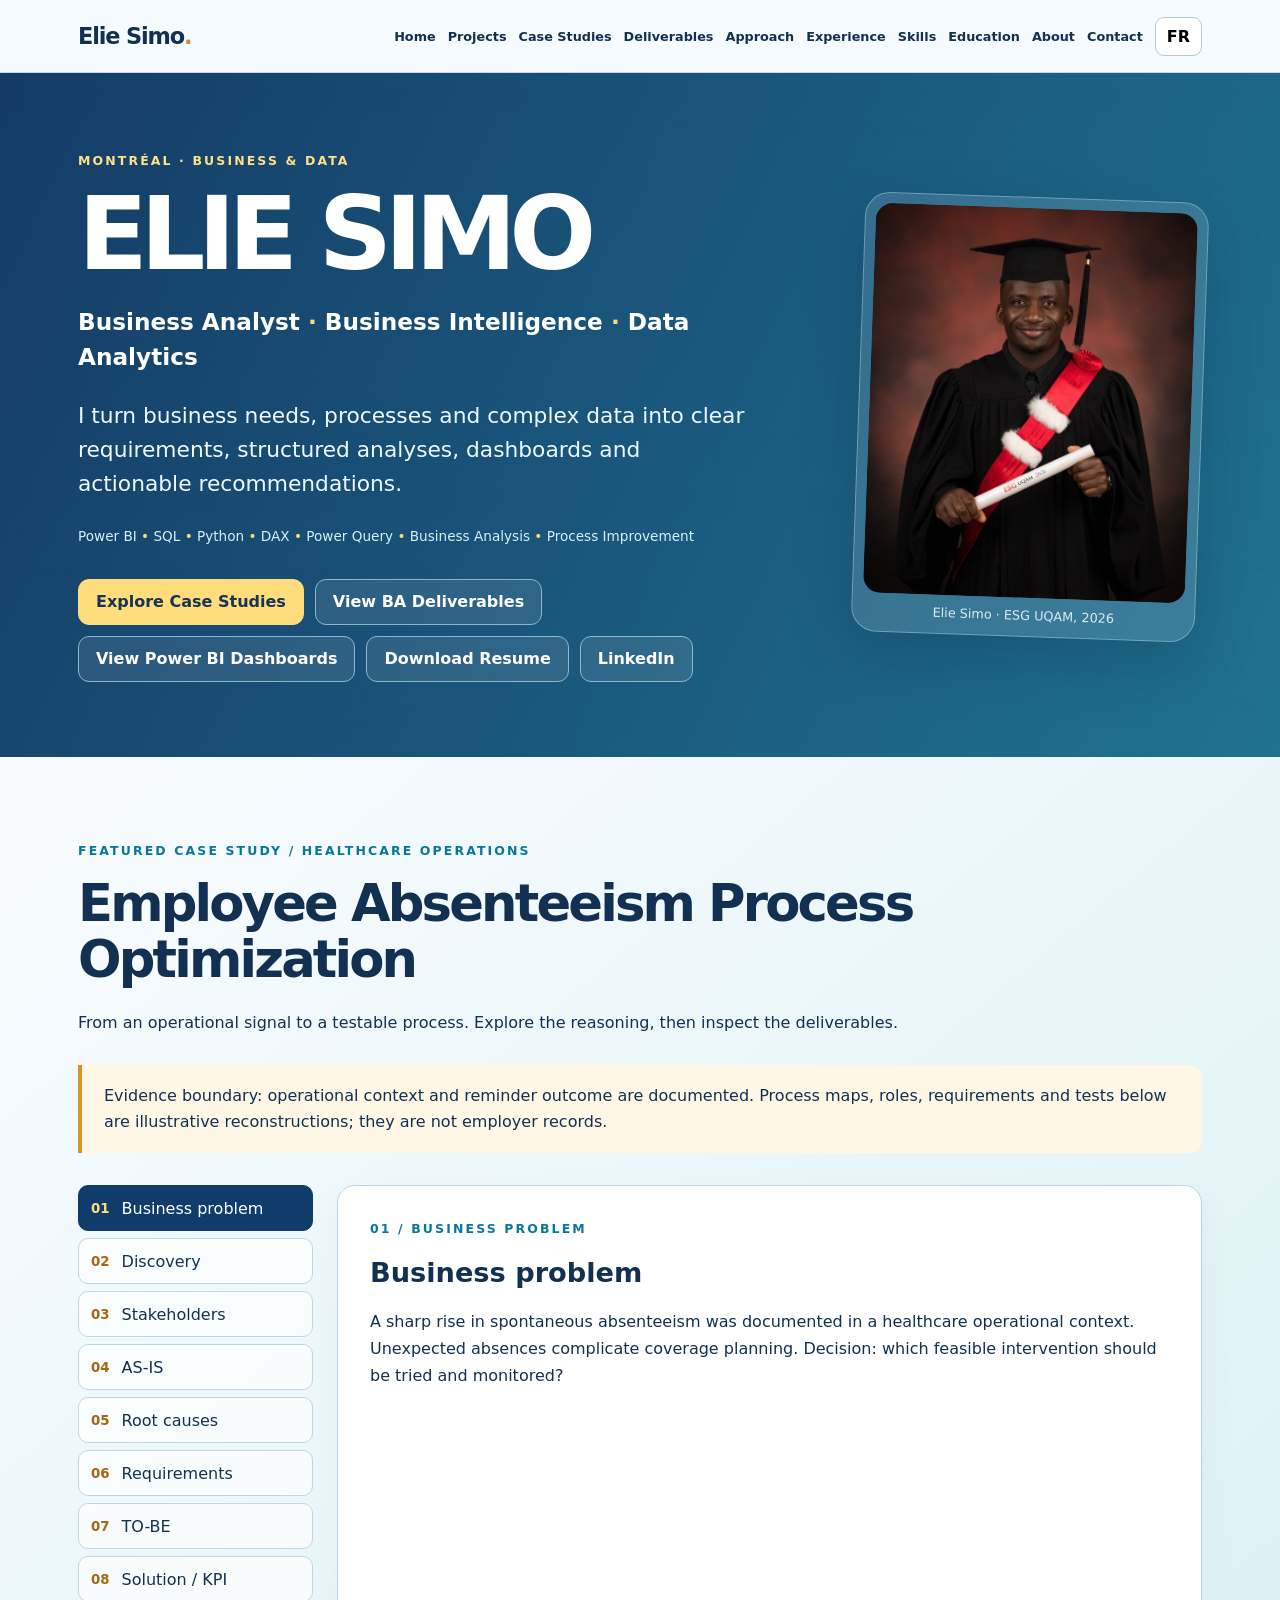
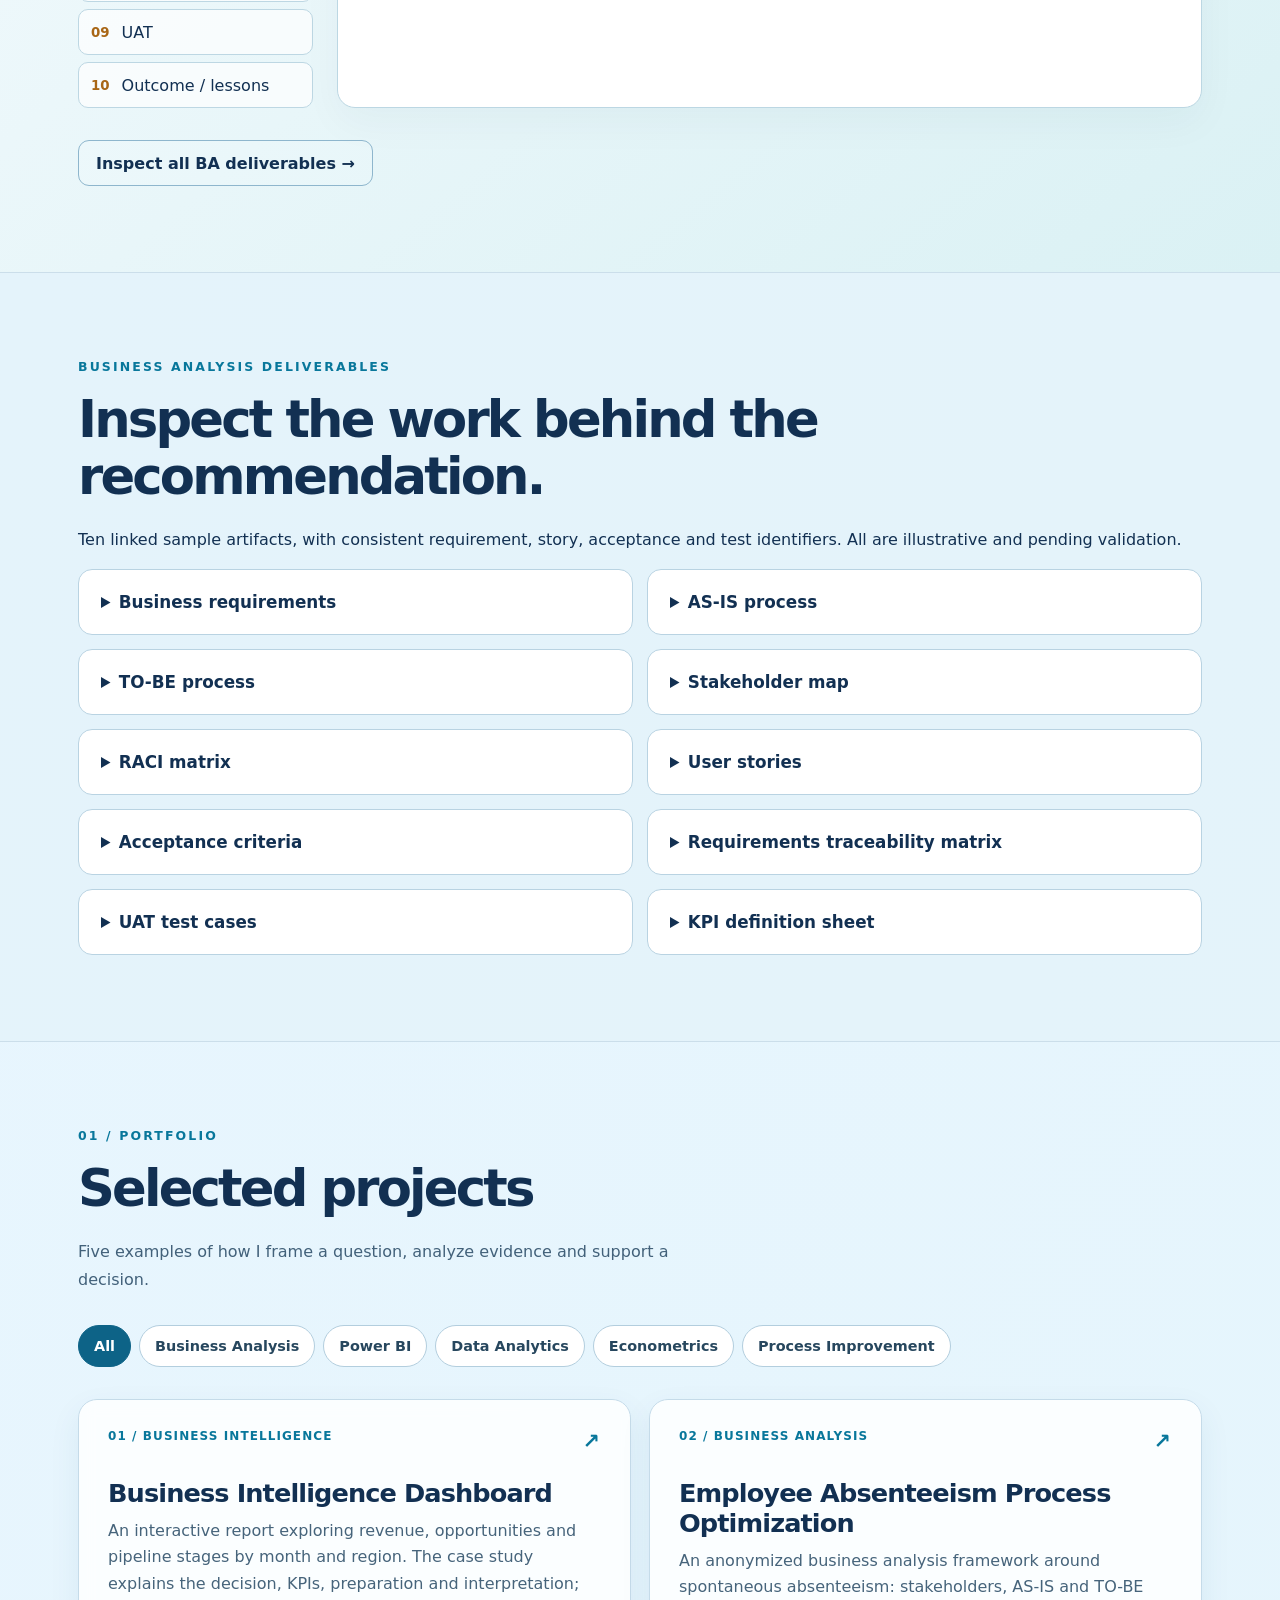
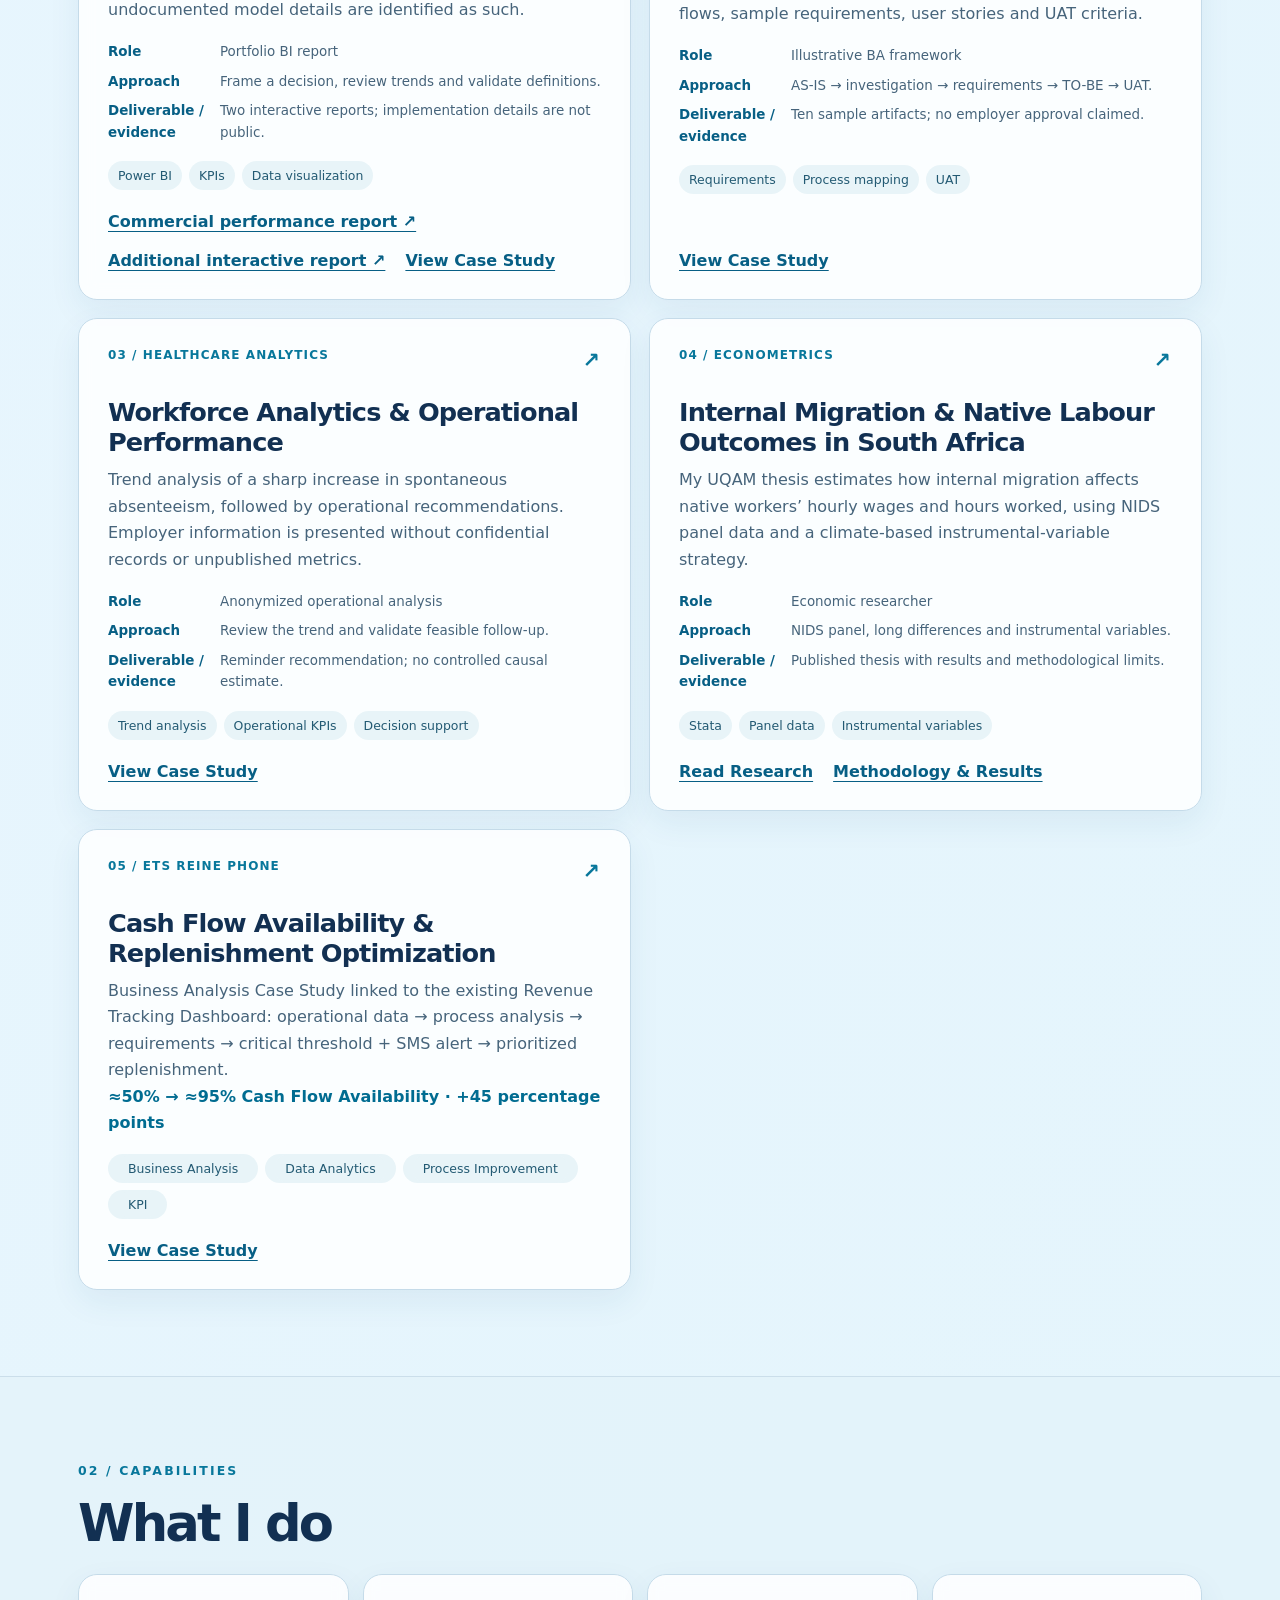
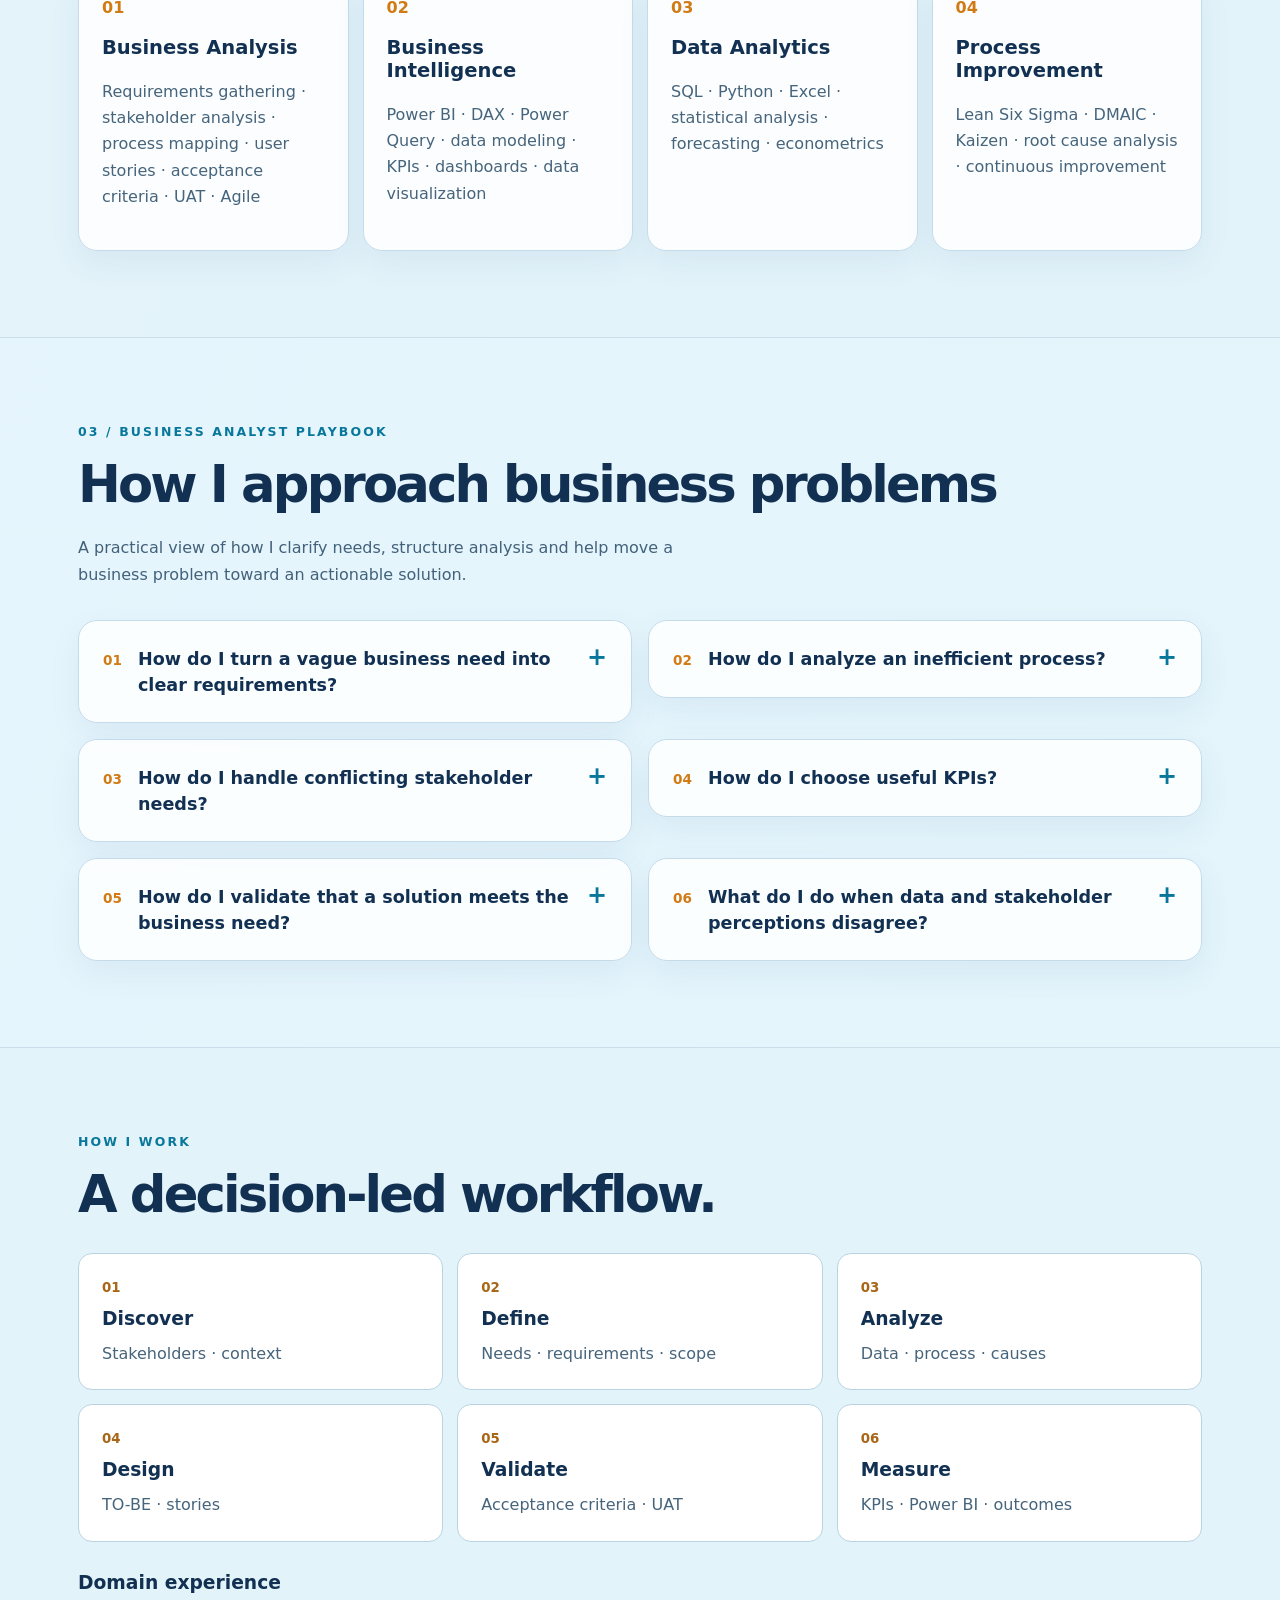
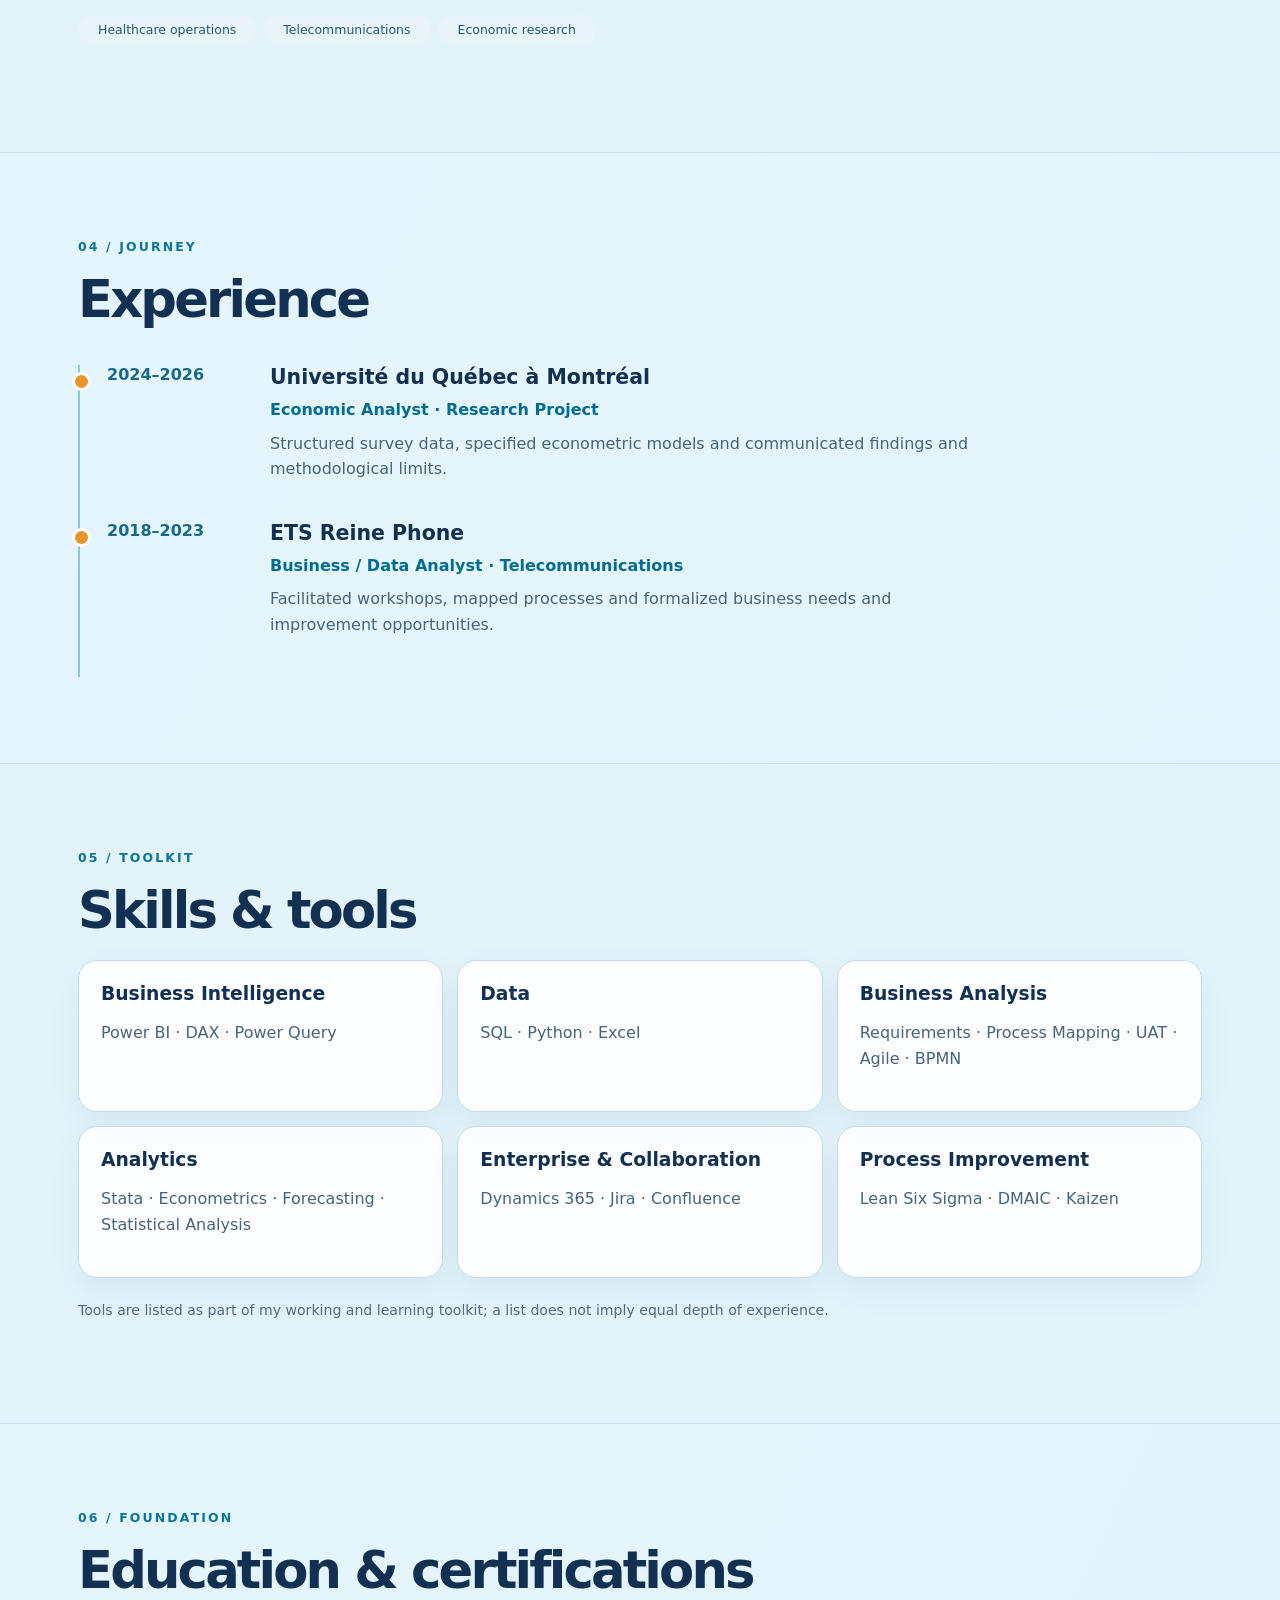
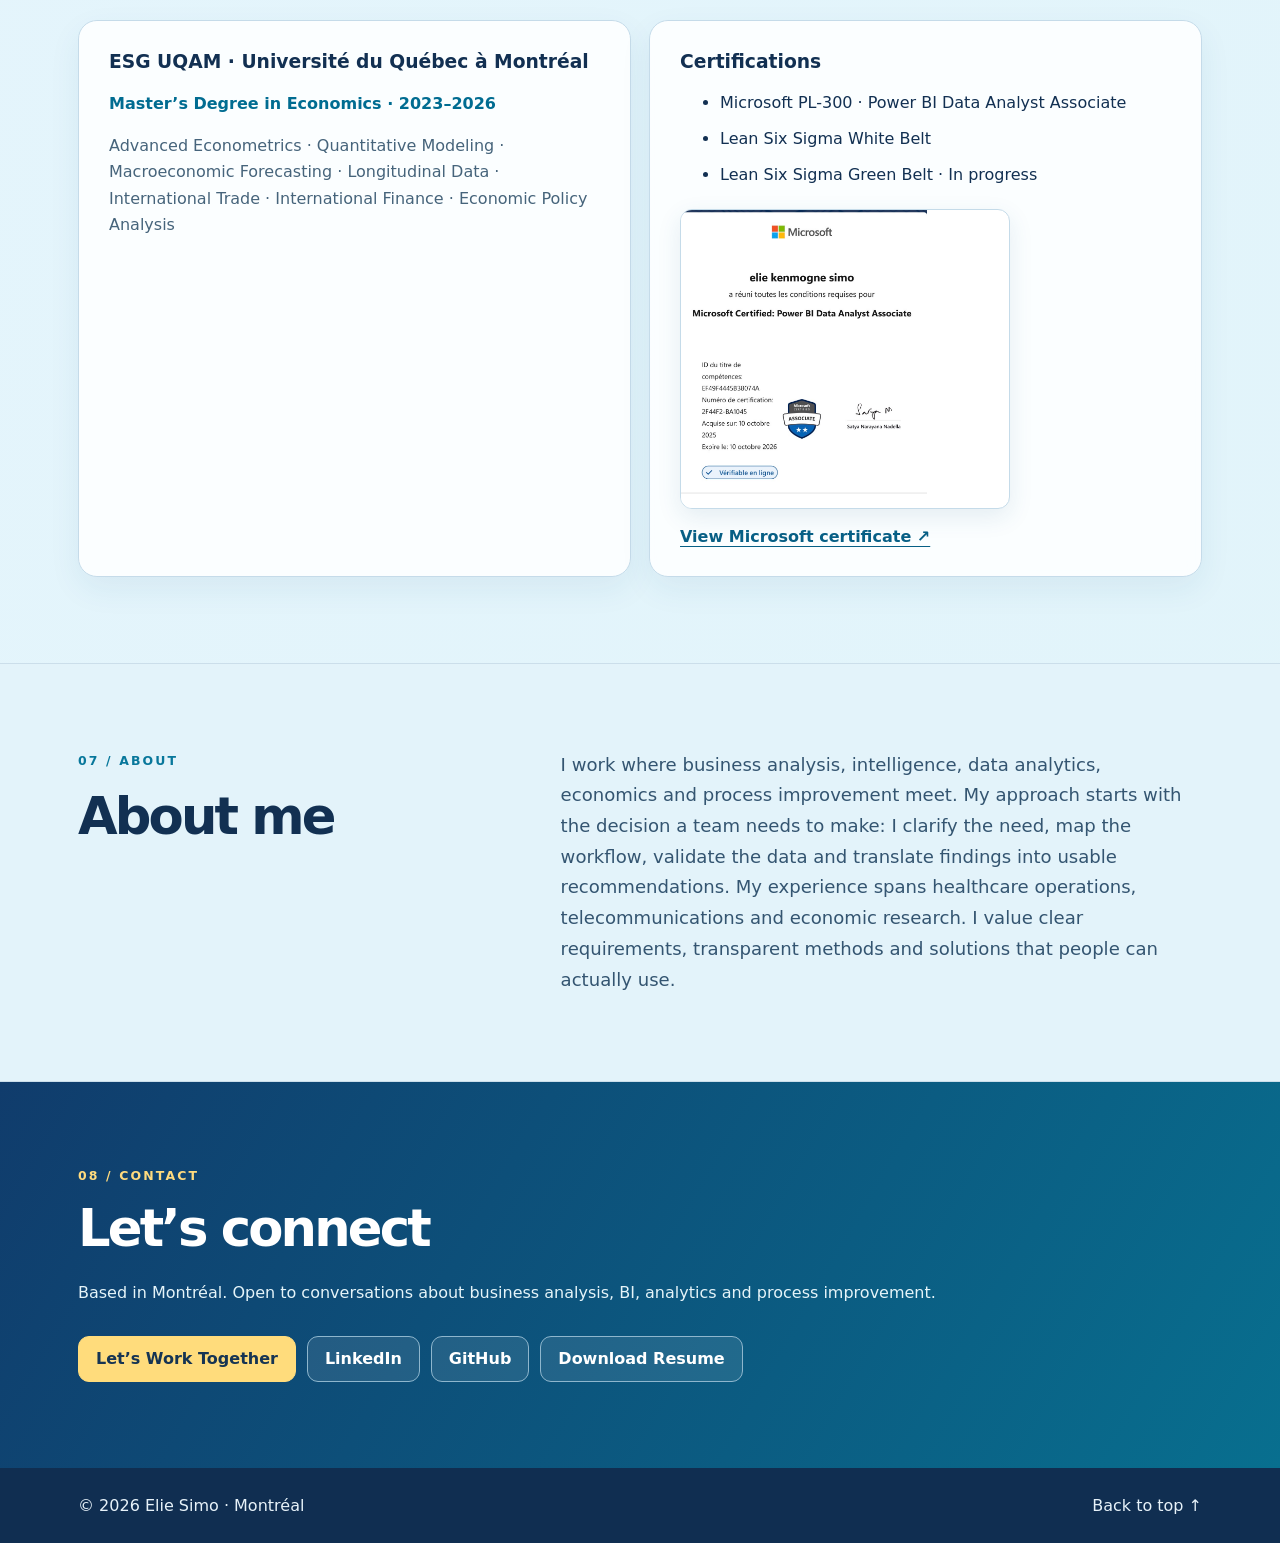
==== commit 67e94342: "Add ETS Reine Phone cash flow case study project card" ====
--- a/index.html
+++ b/index.html
@@ -1,3 +1,3 @@
 <!DOCTYPE html>
 
-<html lang="en"><head><meta charset="utf-8"/><meta content="width=device-width,initial-scale=1" name="viewport"/><title>Elie Simo | Business Analyst &amp; BI Analyst</title><meta content="Elie Simo, Business Analyst in Montréal: bilingual case studies, process maps, sample BA deliverables, Power BI and economic research." name="description"/><meta content="Elie Simo | Business Analyst &amp; BI Analyst" property="og:title"/><meta content="Business analysis, BI and data analytics projects with a focus on decisions and operational impact." property="og:description"/><meta content="website" property="og:type"/><meta content="https://simoelie.github.io/Portfolio-/" property="og:url"/><link href="https://simoelie.github.io/Portfolio-/" rel="canonical"/><link href="style.css?v=proof2" rel="stylesheet"/><link href="data:image/svg+xml,%3Csvg xmlns='http://www.w3.org/2000/svg' viewBox='0 0 64 64'%3E%3Crect width='64' height='64' rx='16' fill='%23133160'/%3E%3Ctext x='10' y='45' font-size='35' fill='%23ffda6a' font-family='Arial' font-weight='bold'%3EES%3C/text%3E%3C/svg%3E" rel="icon"/><meta content="https://simoelie.github.io/Portfolio-/portrait-elie-simo.jpeg" property="og:image"/></head><body><a class="skip" href="#main">Skip to content</a><header><div class="shell nav"><a class="logo" href="#home">Elie Simo<span>.</span></a><button aria-controls="links" aria-expanded="false" aria-label="Open navigation" class="menu">Menu ☰</button><nav aria-label="Main navigation" id="links"><a data-i="home" href="#home">Home</a><a data-i="projects" href="#projects">Projects</a><a href="#case-studies"><span class="copy-en">Case Studies</span><span class="copy-fr">Études de cas</span></a><a href="#deliverables"><span class="copy-en">Deliverables</span><span class="copy-fr">Livrables</span></a><a data-i="approachNav" href="#approach">Approach</a><a data-i="experience" href="#experience">Experience</a><a data-i="skills" href="#skills">Skills</a><a data-i="education" href="#education">Education</a><a data-i="about" href="#about">About</a><a data-i="contact" href="#contact">Contact</a><button aria-label="Switch language" id="lang">FR</button></nav></div></header><main id="main"><section class="hero" id="home"><div class="shell hero-grid"><div><p class="kicker" data-i="location">MONTRÉAL · BUSINESS &amp; DATA</p><h1>ELIE SIMO</h1><p class="roles">Business Analyst <b>·</b> Business Intelligence <b>·</b> Data Analytics</p><p class="statement"><span class="copy-en">I turn business needs, processes and complex data into clear requirements, structured analyses, dashboards and actionable recommendations.</span><span class="copy-fr">Je transforme les besoins d’affaires, les processus et les données complexes en exigences claires, analyses structurées, tableaux de bord et recommandations exploitables.</span></p><p class="tools">Power BI <span>•</span> SQL <span>•</span> Python <span>•</span> DAX <span>•</span> Power Query <span>•</span> Business Analysis <span>•</span> Process Improvement</p><div class="buttons"><a class="btn primary" href="#case-studies"><span class="copy-en">Explore Case Studies</span><span class="copy-fr">Explorer les études de cas</span></a><a class="btn" href="#deliverables"><span class="copy-en">View BA Deliverables</span><span class="copy-fr">Voir les livrables BA</span></a><a class="btn" href="case-study.html#dashboard"><span class="copy-en">View Power BI Dashboards</span><span class="copy-fr">Voir les tableaux Power BI</span></a><a class="btn" download="" href="CV_Elie_Simo.pdf"><span class="copy-en">Download Resume</span><span class="copy-fr">Télécharger le CV</span></a><a class="btn" href="https://www.linkedin.com/in/elie-kenmogne-simo-213547149/" rel="noopener" target="_blank">LinkedIn</a></div></div><figure class="portrait"><img alt="Elie Simo at his ESG UQAM graduation" fetchpriority="high" height="1702" src="portrait-elie-simo.jpeg" width="1320"/><figcaption data-i="portrait">Elie Simo · ESG UQAM, 2026</figcaption></figure></div></section><section class="section featured" id="case-studies"><div class="shell"><p class="kicker"><span class="copy-en">FEATURED CASE STUDY / HEALTHCARE OPERATIONS</span><span class="copy-fr">ÉTUDE DE CAS / OPÉRATIONS EN SANTÉ</span></p><h2><span class="copy-en"><span class="copy-en">Employee Absenteeism Process Optimization</span><span class="copy-fr">Optimisation du processus d’absentéisme</span></span><span class="copy-fr">Optimisation du processus d’absentéisme</span></h2><p><span class="copy-en">From an operational signal to a testable process. Explore the reasoning, then inspect the deliverables.</span><span class="copy-fr">D’un signal opérationnel à un processus vérifiable. Explorez le raisonnement, puis consultez les livrables.</span></p><div class="evidence-note"><span class="copy-en">Evidence boundary: operational context and reminder outcome are documented. Process maps, roles, requirements and tests below are illustrative reconstructions; they are not employer records.</span><span class="copy-fr">Limite des preuves : le contexte et le résultat du rappel sont documentés. Les processus, rôles, exigences et tests ci-dessous sont des reconstructions illustratives, pas des documents d’employeur.</span></div><div class="case-explorer"><div aria-label="Case study steps" class="step-list" role="tablist"><button aria-controls="panel-0" aria-selected="true" id="step-0" role="tab" tabindex="0"><small>01</small><span class="copy-en">Business problem</span><span class="copy-fr">Problème d’affaires</span></button><button aria-controls="panel-1" aria-selected="false" id="step-1" role="tab" tabindex="-1"><small>02</small><span class="copy-en">Discovery</span><span class="copy-fr">Exploration</span></button><button aria-controls="panel-2" aria-selected="false" id="step-2" role="tab" tabindex="-1"><small>03</small><span class="copy-en">Stakeholders</span><span class="copy-fr">Parties prenantes</span></button><button aria-controls="panel-3" aria-selected="false" id="step-3" role="tab" tabindex="-1"><small>04</small><span class="copy-en">AS-IS</span><span class="copy-fr">AS-IS</span></button><button aria-controls="panel-4" aria-selected="false" id="step-4" role="tab" tabindex="-1"><small>05</small><span class="copy-en">Root causes</span><span class="copy-fr">Causes racines</span></button><button aria-controls="panel-5" aria-selected="false" id="step-5" role="tab" tabindex="-1"><small>06</small><span class="copy-en">Requirements</span><span class="copy-fr">Exigences</span></button><button aria-controls="panel-6" aria-selected="false" id="step-6" role="tab" tabindex="-1"><small>07</small><span class="copy-en">TO-BE</span><span class="copy-fr">TO-BE</span></button><button aria-controls="panel-7" aria-selected="false" id="step-7" role="tab" tabindex="-1"><small>08</small><span class="copy-en">Solution / KPI</span><span class="copy-fr">Solution / KPI</span></button><button aria-controls="panel-8" aria-selected="false" id="step-8" role="tab" tabindex="-1"><small>09</small><span class="copy-en">UAT</span><span class="copy-fr">Recette utilisateur</span></button><button aria-controls="panel-9" aria-selected="false" id="step-9" role="tab" tabindex="-1"><small>10</small><span class="copy-en">Outcome / lessons</span><span class="copy-fr">Résultat / enseignements</span></button></div><div class="step-content"><article aria-labelledby="step-0" id="panel-0" role="tabpanel" tabindex="0"><p class="kicker">01 / <span class="copy-en">Business problem</span><span class="copy-fr">Problème d’affaires</span></p><h3><span class="copy-en">Business problem</span><span class="copy-fr">Problème d’affaires</span></h3><p><span class="copy-en">A sharp rise in spontaneous absenteeism was documented in a healthcare operational context. Unexpected absences complicate coverage planning. Decision: which feasible intervention should be tried and monitored?</span><span class="copy-fr">Une hausse rapide de l’absentéisme spontané est documentée dans un contexte opérationnel de santé. Les absences imprévues compliquent le remplacement. Décision : quelle intervention réalisable essayer et suivre ?</span></p></article><article aria-labelledby="step-1" hidden="" id="panel-1" role="tabpanel" tabindex="0"><p class="kicker">02 / <span class="copy-en">Discovery</span><span class="copy-fr">Exploration</span></p><h3><span class="copy-en">Discovery</span><span class="copy-fr">Exploration</span></h3><p><span class="copy-en">Illustrative discovery plan: clarify period and scope, distinguish counts from rates, identify notice channels, ask who acts on a notice, confirm data access and agree success criteria. Validate these questions with stakeholders before recommending a workflow.</span><span class="copy-fr">Plan d’exploration illustratif : préciser période et périmètre, distinguer effectifs et taux, identifier les canaux de signalement, le responsable de l’action et les accès, puis convenir des critères de succès. Valider ces questions avant de recommander un processus.</span></p></article><article aria-labelledby="step-2" hidden="" id="panel-2" role="tabpanel" tabindex="0"><p class="kicker">03 / <span class="copy-en">Stakeholders</span><span class="copy-fr">Parties prenantes</span></p><h3><span class="copy-en">Stakeholders</span><span class="copy-fr">Parties prenantes</span></h3><div class="table-scroll" tabindex="0"><table><thead><tr><th scope="col"><span class="copy-en">Role</span><span class="copy-fr">Rôle</span></th><th scope="col"><span class="copy-en">Need</span><span class="copy-fr">Besoin</span></th><th scope="col"><span class="copy-en">Influence / interest</span><span class="copy-fr">Influence / intérêt</span></th><th scope="col"><span class="copy-en">Engagement</span><span class="copy-fr">Mobilisation</span></th></tr></thead><tbody><tr><td><span class="copy-en">Manager</span><span class="copy-fr">Gestionnaire</span></td><td><span class="copy-en">Operational continuity</span><span class="copy-fr">Continuité opérationnelle</span></td><td><span class="copy-en">High / high</span><span class="copy-fr">Élevée / élevé</span></td><td><span class="copy-en">Approve scope and priorities</span><span class="copy-fr">Approuver périmètre et priorités</span></td></tr><tr><td><span class="copy-en">Scheduling / operations</span><span class="copy-fr">Horaires / opérations</span></td><td><span class="copy-en">Timely actionable notices</span><span class="copy-fr">Avis exploitables à temps</span></td><td><span class="copy-en">High / high</span><span class="copy-fr">Élevée / élevé</span></td><td><span class="copy-en">Co-design and test workflow</span><span class="copy-fr">Concevoir et tester le processus</span></td></tr><tr><td><span class="copy-en">Employees</span><span class="copy-fr">Employés</span></td><td><span class="copy-en">Clear reporting and privacy</span><span class="copy-fr">Signalement clair et confidentialité</span></td><td><span class="copy-en">Medium / high</span><span class="copy-fr">Moyenne / élevé</span></td><td><span class="copy-en">Validate usability</span><span class="copy-fr">Valider l’utilisation</span></td></tr><tr><td><span class="copy-en">HR / privacy</span><span class="copy-fr">RH / confidentialité</span></td><td><span class="copy-en">Consistent definitions and access</span><span class="copy-fr">Définitions et accès cohérents</span></td><td><span class="copy-en">High / medium</span><span class="copy-fr">Élevée / moyen</span></td><td><span class="copy-en">Review policy and definitions</span><span class="copy-fr">Examiner politiques et définitions</span></td></tr><tr><td><span class="copy-en">Analyst</span><span class="copy-fr">Analyste</span></td><td><span class="copy-en">Evidence and traceability</span><span class="copy-fr">Preuves et traçabilité</span></td><td><span class="copy-en">Medium / high</span><span class="copy-fr">Moyenne / élevé</span></td><td><span class="copy-en">Facilitate and document</span><span class="copy-fr">Faciliter et documenter</span></td></tr></tbody></table></div></article><article aria-labelledby="step-3" hidden="" id="panel-3" role="tabpanel" tabindex="0"><p class="kicker">04 / <span class="copy-en">AS-IS</span><span class="copy-fr">AS-IS</span></p><h3><span class="copy-en">AS-IS</span><span class="copy-fr">AS-IS</span></h3><ol class="process-map"><li><span class="copy-en">Absence reported</span><span class="copy-fr">Absence signalée</span></li><li><span class="copy-en">Manual handoff</span><span class="copy-fr">Transmission manuelle</span></li><li><span class="copy-en">Owner reviews notification</span><span class="copy-fr">Le responsable examine l’avis</span></li><li><span class="copy-en">Coverage decision: available?</span><span class="copy-fr">Décision : remplacement disponible ?</span></li><li><span class="copy-en">Arrange coverage or escalate</span><span class="copy-fr">Organiser le remplacement ou escalader</span></li></ol><p><span class="copy-en">Friction to investigate: delayed visibility, duplicate messages, unclear ownership. This is a reconstructed model, not an observed employer workflow.</span><span class="copy-fr">Irritants à vérifier : visibilité tardive, doublons, responsabilités floues. Ce modèle est reconstruit et ne constitue pas un processus observé chez l’employeur.</span></p></article><article aria-labelledby="step-4" hidden="" id="panel-4" role="tabpanel" tabindex="0"><p class="kicker">05 / <span class="copy-en">Root causes</span><span class="copy-fr">Causes racines</span></p><h3><span class="copy-en">Root causes</span><span class="copy-fr">Causes racines</span></h3><p><span class="copy-en">Documented fact: a short-term absence spike. Hypotheses: late visibility, fragmented messages or ambiguous ownership. None is established as the cause.</span><span class="copy-fr">Fait documenté : une hausse de courte durée. Hypothèses : visibilité tardive, messages fragmentés ou responsabilités floues. Aucune n’est établie comme cause.</span></p><div class="table-scroll" tabindex="0"><table><thead><tr><th scope="col"><span class="copy-en">5 Whys inquiry</span><span class="copy-fr">Questionnement des 5 pourquoi</span></th><th scope="col"><span class="copy-en">Evidence to seek</span><span class="copy-fr">Preuve à rechercher</span></th></tr></thead><tbody><tr><td><span class="copy-en">Why is coverage difficult?</span><span class="copy-fr">Pourquoi le remplacement est-il difficile ?</span></td><td><span class="copy-en">Compare notice time and shift start</span><span class="copy-fr">Comparer avis et début du quart</span></td></tr><tr><td><span class="copy-en">Why is notice visibility late?</span><span class="copy-fr">Pourquoi l’avis est-il visible tardivement ?</span></td><td><span class="copy-en">Review channels and handoffs</span><span class="copy-fr">Examiner canaux et transferts</span></td></tr><tr><td><span class="copy-en">Why does the handoff stall?</span><span class="copy-fr">Pourquoi le transfert bloque-t-il ?</span></td><td><span class="copy-en">Verify ownership and acknowledgement</span><span class="copy-fr">Vérifier responsable et réception</span></td></tr></tbody></table></div><p><span class="copy-en">Stop the chain when evidence is missing; further “whys” require investigation.</span><span class="copy-fr">Arrêter la chaîne lorsque la preuve manque ; les autres « pourquoi » exigent une investigation.</span></p></article><article aria-labelledby="step-5" hidden="" id="panel-5" role="tabpanel" tabindex="0"><p class="kicker">06 / <span class="copy-en">Requirements</span><span class="copy-fr">Exigences</span></p><h3><span class="copy-en">Requirements</span><span class="copy-fr">Exigences</span></h3><div class="table-scroll" tabindex="0"><table><thead><tr><th scope="col"><span class="copy-en">ID</span><span class="copy-fr">ID</span></th><th scope="col"><span class="copy-en">Requirement</span><span class="copy-fr">Exigence</span></th><th scope="col"><span class="copy-en">Type</span><span class="copy-fr">Type</span></th><th scope="col"><span class="copy-en">Priority</span><span class="copy-fr">Priorité</span></th><th scope="col"><span class="copy-en">Business value</span><span class="copy-fr">Valeur d’affaires</span></th><th scope="col"><span class="copy-en">Status</span><span class="copy-fr">État</span></th></tr></thead><tbody><tr><td>BR-001</td><td><span class="copy-en">Make absences visible early enough to act</span><span class="copy-fr">Rendre les absences visibles assez tôt pour agir</span></td><td><span class="copy-en">Business</span><span class="copy-fr">Affaires</span></td><td><span class="copy-en">Must</span><span class="copy-fr">Essentielle</span></td><td><span class="copy-en">Coverage planning</span><span class="copy-fr">Planification du remplacement</span></td><td><span class="copy-en">Proposed</span><span class="copy-fr">Proposée</span></td></tr><tr><td>BR-002</td><td><span class="copy-en">Agree on an owner for each notification</span><span class="copy-fr">Définir un responsable pour chaque avis</span></td><td><span class="copy-en">Business</span><span class="copy-fr">Affaires</span></td><td><span class="copy-en">Must</span><span class="copy-fr">Essentielle</span></td><td><span class="copy-en">Clear handoffs</span><span class="copy-fr">Transferts clairs</span></td><td><span class="copy-en">Proposed</span><span class="copy-fr">Proposée</span></td></tr><tr><td>FR-001</td><td><span class="copy-en">Record timestamp and acknowledgement status</span><span class="copy-fr">Consigner l’horodatage et l’accusé de réception</span></td><td><span class="copy-en">Functional</span><span class="copy-fr">Fonctionnelle</span></td><td><span class="copy-en">Must</span><span class="copy-fr">Essentielle</span></td><td><span class="copy-en">Follow-up visibility</span><span class="copy-fr">Visibilité du suivi</span></td><td><span class="copy-en">Proposed</span><span class="copy-fr">Proposée</span></td></tr><tr><td>FR-002</td><td><span class="copy-en">Escalate unacknowledged notices after an agreed window</span><span class="copy-fr">Escalader les avis sans réponse après un délai convenu</span></td><td><span class="copy-en">Functional</span><span class="copy-fr">Fonctionnelle</span></td><td><span class="copy-en">Should</span><span class="copy-fr">Souhaitable</span></td><td><span class="copy-en">Manage exceptions</span><span class="copy-fr">Gérer les exceptions</span></td><td><span class="copy-en">Proposed</span><span class="copy-fr">Proposée</span></td></tr><tr><td>NFR-001</td><td><span class="copy-en">Restrict access to necessary operational information</span><span class="copy-fr">Limiter l’accès aux informations opérationnelles nécessaires</span></td><td><span class="copy-en">Non-functional</span><span class="copy-fr">Non fonctionnelle</span></td><td><span class="copy-en">Must</span><span class="copy-fr">Essentielle</span></td><td><span class="copy-en">Privacy</span><span class="copy-fr">Confidentialité</span></td><td><span class="copy-en">To validate</span><span class="copy-fr">À valider</span></td></tr></tbody></table></div></article><article aria-labelledby="step-6" hidden="" id="panel-6" role="tabpanel" tabindex="0"><p class="kicker">07 / <span class="copy-en">TO-BE</span><span class="copy-fr">TO-BE</span></p><h3><span class="copy-en">TO-BE</span><span class="copy-fr">TO-BE</span></h3><ol class="process-map"><li><span class="copy-en">Ahead-of-shift reminder</span><span class="copy-fr">Rappel avant le quart</span></li><li><span class="copy-en">Structured absence notification</span><span class="copy-fr">Signalement structuré de l’absence</span></li><li><span class="copy-en">Designated owner acknowledges</span><span class="copy-fr">Accusé de réception du responsable</span></li><li><span class="copy-en">Coverage decision + escalation</span><span class="copy-fr">Décision de remplacement + escalade</span></li><li><span class="copy-en">Record outcome and review KPIs</span><span class="copy-fr">Consigner le résultat et examiner les KPI</span></li></ol><p><span class="copy-en">The reminder is grounded in the documented account. Structured reporting, acknowledgement and escalation are proposed design extensions to validate.</span><span class="copy-fr">Le rappel provient du récit documenté. Le signalement structuré, l’accusé de réception et l’escalade sont des prolongements proposés à valider.</span></p></article><article aria-labelledby="step-7" hidden="" id="panel-7" role="tabpanel" tabindex="0"><p class="kicker">08 / <span class="copy-en">Solution / KPI</span><span class="copy-fr">Solution / KPI</span></p><h3><span class="copy-en">Solution / KPI</span><span class="copy-fr">Solution / KPI</span></h3><div class="table-scroll" tabindex="0"><table><thead><tr><th scope="col"><span class="copy-en">KPI</span><span class="copy-fr">KPI</span></th><th scope="col"><span class="copy-en">Definition</span><span class="copy-fr">Définition</span></th><th scope="col"><span class="copy-en">Input / quality check</span><span class="copy-fr">Entrée / contrôle qualité</span></th><th scope="col"><span class="copy-en">Decision</span><span class="copy-fr">Décision</span></th></tr></thead><tbody><tr><td><span class="copy-en">Acknowledgement delay</span><span class="copy-fr">Délai de prise en charge</span></td><td><span class="copy-en">Acknowledged at − reported at; median minutes</span><span class="copy-fr">Date de réception − date de signalement ; médiane en minutes</span></td><td><span class="copy-en">Valid timestamps, consistent timezone</span><span class="copy-fr">Horodatages valides, fuseau cohérent</span></td><td><span class="copy-en">Review handoff delays</span><span class="copy-fr">Examiner les délais de transfert</span></td></tr><tr><td><span class="copy-en">Coverage lead time</span><span class="copy-fr">Délai de remplacement</span></td><td><span class="copy-en">Coverage confirmed at − reported at</span><span class="copy-fr">Date de confirmation − date de signalement</span></td><td><span class="copy-en">Separate unresolved cases</span><span class="copy-fr">Isoler les cas non résolus</span></td><td><span class="copy-en">Review response capacity</span><span class="copy-fr">Examiner la capacité de réponse</span></td></tr><tr><td><span class="copy-en">Unfilled shift share</span><span class="copy-fr">Part des quarts non remplacés</span></td><td><span class="copy-en">Unfilled affected shifts / affected shifts × 100</span><span class="copy-fr">Quarts touchés non remplacés / quarts touchés × 100</span></td><td><span class="copy-en">Same scope and period in both counts</span><span class="copy-fr">Périmètre et période identiques</span></td><td><span class="copy-en">Prioritize coverage gaps</span><span class="copy-fr">Prioriser les besoins non couverts</span></td></tr></tbody></table></div><p><span class="copy-en">Proposed definitions, no measured values or targets. Agree on baseline, owner, refresh frequency and exclusions before use.</span><span class="copy-fr">Définitions proposées, sans valeurs mesurées ni cibles. Convenir de la référence, du responsable, de la fréquence et des exclusions avant utilisation.</span></p></article><article aria-labelledby="step-8" hidden="" id="panel-8" role="tabpanel" tabindex="0"><p class="kicker">09 / <span class="copy-en">UAT</span><span class="copy-fr">Recette utilisateur</span></p><h3><span class="copy-en">UAT</span><span class="copy-fr">Recette utilisateur</span></h3><div class="table-scroll" tabindex="0"><table><thead><tr><th scope="col"><span class="copy-en">Test</span><span class="copy-fr">Test</span></th><th scope="col"><span class="copy-en">Requirement / criteria</span><span class="copy-fr">Exigence / critères</span></th><th scope="col"><span class="copy-en">Scenario</span><span class="copy-fr">Scénario</span></th><th scope="col"><span class="copy-en">Expected result</span><span class="copy-fr">Résultat attendu</span></th><th scope="col"><span class="copy-en">Actual result</span><span class="copy-fr">Résultat obtenu</span></th><th scope="col"><span class="copy-en">Status</span><span class="copy-fr">État</span></th></tr></thead><tbody><tr><td>TC-001</td><td>FR-001 / AC-001</td><td><span class="copy-en">Submit a valid sample notice</span><span class="copy-fr">Soumettre un avis fictif valide</span></td><td><span class="copy-en">One timestamped item</span><span class="copy-fr">Un élément horodaté</span></td><td><span class="copy-en">Not executed</span><span class="copy-fr">Non exécuté</span></td><td><span class="copy-en">Pending</span><span class="copy-fr">En attente</span></td></tr><tr><td>TC-002</td><td>FR-001 / AC-002</td><td><span class="copy-en">Submit the same sample notice twice</span><span class="copy-fr">Soumettre deux fois le même avis fictif</span></td><td><span class="copy-en">Duplicate flagged</span><span class="copy-fr">Doublon signalé</span></td><td><span class="copy-en">Not executed</span><span class="copy-fr">Non exécuté</span></td><td><span class="copy-en">Pending</span><span class="copy-fr">En attente</span></td></tr><tr><td>TC-003</td><td>FR-002 / AC-003</td><td><span class="copy-en">Exceed the agreed acknowledgement window</span><span class="copy-fr">Dépasser le délai de réponse convenu</span></td><td><span class="copy-en">Escalation recorded</span><span class="copy-fr">Escalade consignée</span></td><td><span class="copy-en">Not executed</span><span class="copy-fr">Non exécuté</span></td><td><span class="copy-en">Pending</span><span class="copy-fr">En attente</span></td></tr><tr><td>TC-004</td><td>NFR-001 / AC-004</td><td><span class="copy-en">Attempt access without permission</span><span class="copy-fr">Tenter un accès sans autorisation</span></td><td><span class="copy-en">Access denied</span><span class="copy-fr">Accès refusé</span></td><td><span class="copy-en">Not executed</span><span class="copy-fr">Non exécuté</span></td><td><span class="copy-en">Pending</span><span class="copy-fr">En attente</span></td></tr></tbody></table></div><p><span class="copy-en">Execution prerequisites: approved time window, representative users, synthetic records and agreed permissions. No test results or sign-off are claimed.</span><span class="copy-fr">Prérequis : délai approuvé, utilisateurs représentatifs, données synthétiques et droits convenus. Aucun résultat de test ni approbation n’est revendiqué.</span></p></article><article aria-labelledby="step-9" hidden="" id="panel-9" role="tabpanel" tabindex="0"><p class="kicker">10 / <span class="copy-en">Outcome / lessons</span><span class="copy-fr">Résultat / enseignements</span></p><h3><span class="copy-en">Outcome / lessons</span><span class="copy-fr">Résultat / enseignements</span></h3><p><span class="copy-en">The original account describes an ahead-of-shift reminder followed by a return toward normal. It does not establish a controlled causal effect or a precise improvement figure. Lesson: combine timely operational action with agreed definitions and follow-up measurement.</span><span class="copy-fr">Le récit initial décrit un rappel avant le quart, suivi d’un retour vers la normale. Il n’établit ni effet causal contrôlé ni amélioration chiffrée précise. Enseignement : associer une action opérationnelle à temps à des définitions convenues et à un suivi.</span></p></article></div></div><a class="btn" href="#deliverables"><span class="copy-en">Inspect all BA deliverables →</span><span class="copy-fr">Consulter tous les livrables BA →</span></a></div></section><section class="section tint" id="deliverables"><div class="shell"><p class="kicker"><span class="copy-en">BUSINESS ANALYSIS DELIVERABLES</span><span class="copy-fr">LIVRABLES D’ANALYSE D’AFFAIRES</span></p><h2><span class="copy-en">Inspect the work behind the recommendation.</span><span class="copy-fr">Explorez le travail derrière la recommandation.</span></h2><p><span class="copy-en">Ten linked sample artifacts, with consistent requirement, story, acceptance and test identifiers. All are illustrative and pending validation.</span><span class="copy-fr">Dix livrables illustratifs reliés par des identifiants cohérents d’exigences, récits, critères et tests. Tous restent à valider.</span></p><div class="artifact-grid"><details class="artifact" id="requirements"><summary><span class="copy-en">Business requirements</span><span class="copy-fr">Exigences d’affaires</span></summary><div class="artifact-body"><p class="sample"><span class="copy-en">Illustrative example · proposed, not employer-approved</span><span class="copy-fr">Exemple illustratif · proposé, non approuvé par un employeur</span></p><div class="table-scroll" tabindex="0"><table><thead><tr><th scope="col"><span class="copy-en">ID</span><span class="copy-fr">ID</span></th><th scope="col"><span class="copy-en">Requirement</span><span class="copy-fr">Exigence</span></th><th scope="col"><span class="copy-en">Type</span><span class="copy-fr">Type</span></th><th scope="col"><span class="copy-en">Priority</span><span class="copy-fr">Priorité</span></th><th scope="col"><span class="copy-en">Business value</span><span class="copy-fr">Valeur d’affaires</span></th><th scope="col"><span class="copy-en">Status</span><span class="copy-fr">État</span></th></tr></thead><tbody><tr><td>BR-001</td><td><span class="copy-en">Make absences visible early enough to act</span><span class="copy-fr">Rendre les absences visibles assez tôt pour agir</span></td><td><span class="copy-en">Business</span><span class="copy-fr">Affaires</span></td><td><span class="copy-en">Must</span><span class="copy-fr">Essentielle</span></td><td><span class="copy-en">Coverage planning</span><span class="copy-fr">Planification du remplacement</span></td><td><span class="copy-en">Proposed</span><span class="copy-fr">Proposée</span></td></tr><tr><td>BR-002</td><td><span class="copy-en">Agree on an owner for each notification</span><span class="copy-fr">Définir un responsable pour chaque avis</span></td><td><span class="copy-en">Business</span><span class="copy-fr">Affaires</span></td><td><span class="copy-en">Must</span><span class="copy-fr">Essentielle</span></td><td><span class="copy-en">Clear handoffs</span><span class="copy-fr">Transferts clairs</span></td><td><span class="copy-en">Proposed</span><span class="copy-fr">Proposée</span></td></tr><tr><td>FR-001</td><td><span class="copy-en">Record timestamp and acknowledgement status</span><span class="copy-fr">Consigner l’horodatage et l’accusé de réception</span></td><td><span class="copy-en">Functional</span><span class="copy-fr">Fonctionnelle</span></td><td><span class="copy-en">Must</span><span class="copy-fr">Essentielle</span></td><td><span class="copy-en">Follow-up visibility</span><span class="copy-fr">Visibilité du suivi</span></td><td><span class="copy-en">Proposed</span><span class="copy-fr">Proposée</span></td></tr><tr><td>FR-002</td><td><span class="copy-en">Escalate unacknowledged notices after an agreed window</span><span class="copy-fr">Escalader les avis sans réponse après un délai convenu</span></td><td><span class="copy-en">Functional</span><span class="copy-fr">Fonctionnelle</span></td><td><span class="copy-en">Should</span><span class="copy-fr">Souhaitable</span></td><td><span class="copy-en">Manage exceptions</span><span class="copy-fr">Gérer les exceptions</span></td><td><span class="copy-en">Proposed</span><span class="copy-fr">Proposée</span></td></tr><tr><td>NFR-001</td><td><span class="copy-en">Restrict access to necessary operational information</span><span class="copy-fr">Limiter l’accès aux informations opérationnelles nécessaires</span></td><td><span class="copy-en">Non-functional</span><span class="copy-fr">Non fonctionnelle</span></td><td><span class="copy-en">Must</span><span class="copy-fr">Essentielle</span></td><td><span class="copy-en">Privacy</span><span class="copy-fr">Confidentialité</span></td><td><span class="copy-en">To validate</span><span class="copy-fr">À valider</span></td></tr></tbody></table></div></div></details><details class="artifact" id="as-is"><summary><span class="copy-en">AS-IS process</span><span class="copy-fr">Processus AS-IS</span></summary><div class="artifact-body"><p class="sample"><span class="copy-en">Illustrative example · proposed, not employer-approved</span><span class="copy-fr">Exemple illustratif · proposé, non approuvé par un employeur</span></p><ol class="process-map"><li><span class="copy-en">Absence reported</span><span class="copy-fr">Absence signalée</span></li><li><span class="copy-en">Manual handoff</span><span class="copy-fr">Transmission manuelle</span></li><li><span class="copy-en">Owner reviews notification</span><span class="copy-fr">Le responsable examine l’avis</span></li><li><span class="copy-en">Coverage decision: available?</span><span class="copy-fr">Décision : remplacement disponible ?</span></li><li><span class="copy-en">Arrange coverage or escalate</span><span class="copy-fr">Organiser le remplacement ou escalader</span></li></ol><p><span class="copy-en">Friction to investigate: delayed visibility, duplicate messages, unclear ownership. This is a reconstructed model, not an observed employer workflow.</span><span class="copy-fr">Irritants à vérifier : visibilité tardive, doublons, responsabilités floues. Ce modèle est reconstruit et ne constitue pas un processus observé chez l’employeur.</span></p></div></details><details class="artifact" id="to-be"><summary><span class="copy-en">TO-BE process</span><span class="copy-fr">Processus TO-BE</span></summary><div class="artifact-body"><p class="sample"><span class="copy-en">Illustrative example · proposed, not employer-approved</span><span class="copy-fr">Exemple illustratif · proposé, non approuvé par un employeur</span></p><ol class="process-map"><li><span class="copy-en">Ahead-of-shift reminder</span><span class="copy-fr">Rappel avant le quart</span></li><li><span class="copy-en">Structured absence notification</span><span class="copy-fr">Signalement structuré de l’absence</span></li><li><span class="copy-en">Designated owner acknowledges</span><span class="copy-fr">Accusé de réception du responsable</span></li><li><span class="copy-en">Coverage decision + escalation</span><span class="copy-fr">Décision de remplacement + escalade</span></li><li><span class="copy-en">Record outcome and review KPIs</span><span class="copy-fr">Consigner le résultat et examiner les KPI</span></li></ol><p><span class="copy-en">The reminder is grounded in the documented account. Structured reporting, acknowledgement and escalation are proposed design extensions to validate.</span><span class="copy-fr">Le rappel provient du récit documenté. Le signalement structuré, l’accusé de réception et l’escalade sont des prolongements proposés à valider.</span></p></div></details><details class="artifact" id="stakeholders"><summary><span class="copy-en">Stakeholder map</span><span class="copy-fr">Carte des parties prenantes</span></summary><div class="artifact-body"><p class="sample"><span class="copy-en">Illustrative example · proposed, not employer-approved</span><span class="copy-fr">Exemple illustratif · proposé, non approuvé par un employeur</span></p><div class="table-scroll" tabindex="0"><table><thead><tr><th scope="col"><span class="copy-en">Role</span><span class="copy-fr">Rôle</span></th><th scope="col"><span class="copy-en">Need</span><span class="copy-fr">Besoin</span></th><th scope="col"><span class="copy-en">Influence / interest</span><span class="copy-fr">Influence / intérêt</span></th><th scope="col"><span class="copy-en">Engagement</span><span class="copy-fr">Mobilisation</span></th></tr></thead><tbody><tr><td><span class="copy-en">Manager</span><span class="copy-fr">Gestionnaire</span></td><td><span class="copy-en">Operational continuity</span><span class="copy-fr">Continuité opérationnelle</span></td><td><span class="copy-en">High / high</span><span class="copy-fr">Élevée / élevé</span></td><td><span class="copy-en">Approve scope and priorities</span><span class="copy-fr">Approuver périmètre et priorités</span></td></tr><tr><td><span class="copy-en">Scheduling / operations</span><span class="copy-fr">Horaires / opérations</span></td><td><span class="copy-en">Timely actionable notices</span><span class="copy-fr">Avis exploitables à temps</span></td><td><span class="copy-en">High / high</span><span class="copy-fr">Élevée / élevé</span></td><td><span class="copy-en">Co-design and test workflow</span><span class="copy-fr">Concevoir et tester le processus</span></td></tr><tr><td><span class="copy-en">Employees</span><span class="copy-fr">Employés</span></td><td><span class="copy-en">Clear reporting and privacy</span><span class="copy-fr">Signalement clair et confidentialité</span></td><td><span class="copy-en">Medium / high</span><span class="copy-fr">Moyenne / élevé</span></td><td><span class="copy-en">Validate usability</span><span class="copy-fr">Valider l’utilisation</span></td></tr><tr><td><span class="copy-en">HR / privacy</span><span class="copy-fr">RH / confidentialité</span></td><td><span class="copy-en">Consistent definitions and access</span><span class="copy-fr">Définitions et accès cohérents</span></td><td><span class="copy-en">High / medium</span><span class="copy-fr">Élevée / moyen</span></td><td><span class="copy-en">Review policy and definitions</span><span class="copy-fr">Examiner politiques et définitions</span></td></tr><tr><td><span class="copy-en">Analyst</span><span class="copy-fr">Analyste</span></td><td><span class="copy-en">Evidence and traceability</span><span class="copy-fr">Preuves et traçabilité</span></td><td><span class="copy-en">Medium / high</span><span class="copy-fr">Moyenne / élevé</span></td><td><span class="copy-en">Facilitate and document</span><span class="copy-fr">Faciliter et documenter</span></td></tr></tbody></table></div></div></details><details class="artifact" id="raci"><summary><span class="copy-en">RACI matrix</span><span class="copy-fr">Matrice RACI</span></summary><div class="artifact-body"><p class="sample"><span class="copy-en">Illustrative example · proposed, not employer-approved</span><span class="copy-fr">Exemple illustratif · proposé, non approuvé par un employeur</span></p><div class="table-scroll" tabindex="0"><table><thead><tr><th scope="col"><span class="copy-en">Activity</span><span class="copy-fr">Activité</span></th><th scope="col"><span class="copy-en">Analyst</span><span class="copy-fr">Analyste</span></th><th scope="col"><span class="copy-en">Manager</span><span class="copy-fr">Gestionnaire</span></th><th scope="col"><span class="copy-en">Operations</span><span class="copy-fr">Opérations</span></th><th scope="col"><span class="copy-en">HR / privacy</span><span class="copy-fr">RH / confidentialité</span></th></tr></thead><tbody><tr><td><span class="copy-en">Clarify needs</span><span class="copy-fr">Clarifier les besoins</span></td><td>R</td><td>A</td><td>C</td><td>C</td></tr><tr><td><span class="copy-en">Approve process scope</span><span class="copy-fr">Approuver le périmètre</span></td><td>R</td><td>A</td><td>C</td><td>C</td></tr><tr><td><span class="copy-en">Handle notices</span><span class="copy-fr">Traiter les avis</span></td><td>I</td><td>A</td><td>R</td><td>C</td></tr><tr><td><span class="copy-en">Validate access rules</span><span class="copy-fr">Valider les accès</span></td><td>C</td><td>A</td><td>C</td><td>R</td></tr><tr><td><span class="copy-en">Prepare UAT</span><span class="copy-fr">Préparer la recette</span></td><td>R</td><td>A</td><td>C</td><td>C</td></tr><tr><td><span class="copy-en">Review KPIs</span><span class="copy-fr">Examiner les KPI</span></td><td>R</td><td>A</td><td>C</td><td>C</td></tr></tbody></table></div><p><span class="copy-en">R = Responsible · A = Accountable · C = Consulted · I = Informed. Proposed roles; not an employer organization chart.</span><span class="copy-fr">R = Réalise · A = Rend compte / approuve · C = Consulté · I = Informé. Rôles proposés ; ne représente pas l’organigramme d’un employeur.</span></p></div></details><details class="artifact" id="stories"><summary><span class="copy-en">User stories</span><span class="copy-fr">Récits utilisateur</span></summary><div class="artifact-body"><p class="sample"><span class="copy-en">Illustrative example · proposed, not employer-approved</span><span class="copy-fr">Exemple illustratif · proposé, non approuvé par un employeur</span></p><h4>US-001</h4><p><span class="copy-en">As a scheduling coordinator, I want timestamped absence notices so that I can prioritize coverage.</span><span class="copy-fr">Comme coordonnateur des horaires, je veux des avis d’absence horodatés afin de prioriser les remplacements.</span></p><ul><li><strong>AC-001</strong> <span class="copy-en">Given an authorized user and a valid notice, when submitted, then one timestamped item appears.</span><span class="copy-fr">Étant donné un utilisateur autorisé et un avis valide, quand il est soumis, alors un élément horodaté apparaît.</span></li><li><strong>AC-002</strong> <span class="copy-en">Given a duplicate submission, when processed, then it is flagged for review.</span><span class="copy-fr">Étant donné un doublon, quand il est traité, alors il est signalé pour examen.</span></li></ul><h4>US-002</h4><p><span class="copy-en">As a manager, I want unacknowledged notices escalated so that unresolved coverage needs receive attention.</span><span class="copy-fr">Comme gestionnaire, je veux une escalade des avis sans réponse afin que les besoins de remplacement non résolus soient examinés.</span></p><ul><li><strong>AC-003</strong> <span class="copy-en">Given no acknowledgement, when the agreed window expires, then an escalation is recorded.</span><span class="copy-fr">Étant donné un avis sans réponse, quand le délai convenu expire, alors une escalade est consignée.</span></li></ul><h4>US-003</h4><p><span class="copy-en">As an authorized workforce stakeholder, I want aggregated process KPIs so that I can review delays without unnecessary personal details.</span><span class="copy-fr">Comme partie prenante autorisée, je veux des KPI agrégés afin d’examiner les délais sans détails personnels inutiles.</span></p><ul><li><strong>AC-004</strong> <span class="copy-en">Given a user without permission, when opening a restricted view, then access is denied.</span><span class="copy-fr">Étant donné un utilisateur non autorisé, quand il ouvre une vue restreinte, alors l’accès est refusé.</span></li></ul></div></details><details class="artifact" id="criteria"><summary><span class="copy-en">Acceptance criteria</span><span class="copy-fr">Critères d’acceptation</span></summary><div class="artifact-body"><p class="sample"><span class="copy-en">Illustrative example · proposed, not employer-approved</span><span class="copy-fr">Exemple illustratif · proposé, non approuvé par un employeur</span></p><p><span class="copy-en">AC-001–AC-004 are paired with US-001–US-003. Open the user stories to inspect the Given / When / Then criteria.</span><span class="copy-fr">AC-001–AC-004 sont associés aux récits US-001–US-003. Ouvrez les récits pour consulter les critères Étant donné / Quand / Alors.</span></p><a href="#stories"><span class="copy-en">View paired criteria →</span><span class="copy-fr">Voir les critères associés →</span></a></div></details><details class="artifact" id="rtm"><summary><span class="copy-en">Requirements traceability matrix</span><span class="copy-fr">Matrice de traçabilité</span></summary><div class="artifact-body"><p class="sample"><span class="copy-en">Illustrative example · proposed, not employer-approved</span><span class="copy-fr">Exemple illustratif · proposé, non approuvé par un employeur</span></p><div class="table-scroll" tabindex="0"><table><thead><tr><th scope="col"><span class="copy-en">Requirement</span><span class="copy-fr">Exigence</span></th><th scope="col"><span class="copy-en">Objective</span><span class="copy-fr">Objectif</span></th><th scope="col"><span class="copy-en">Story</span><span class="copy-fr">Récit</span></th><th scope="col"><span class="copy-en">Component</span><span class="copy-fr">Composant</span></th><th scope="col"><span class="copy-en">UAT</span><span class="copy-fr">Recette</span></th><th scope="col"><span class="copy-en">Status</span><span class="copy-fr">État</span></th></tr></thead><tbody><tr><td>BR-001 / FR-001</td><td><span class="copy-en">Early visibility</span><span class="copy-fr">Visibilité précoce</span></td><td>US-001</td><td><span class="copy-en">Notice register</span><span class="copy-fr">Registre des avis</span></td><td>TC-001 / TC-002</td><td><span class="copy-en">Proposed</span><span class="copy-fr">Proposée</span></td></tr><tr><td>BR-002 / FR-002</td><td><span class="copy-en">Clear ownership</span><span class="copy-fr">Responsabilité claire</span></td><td>US-002</td><td><span class="copy-en">Escalation queue</span><span class="copy-fr">File d’escalade</span></td><td>TC-003</td><td><span class="copy-en">Proposed</span><span class="copy-fr">Proposée</span></td></tr><tr><td>NFR-001</td><td><span class="copy-en">Restricted access</span><span class="copy-fr">Accès restreint</span></td><td>US-003</td><td><span class="copy-en">Access policy</span><span class="copy-fr">Politique d’accès</span></td><td>TC-004</td><td><span class="copy-en">To validate</span><span class="copy-fr">À valider</span></td></tr></tbody></table></div></div></details><details class="artifact" id="uat"><summary><span class="copy-en">UAT test cases</span><span class="copy-fr">Cas de recette utilisateur</span></summary><div class="artifact-body"><p class="sample"><span class="copy-en">Illustrative example · proposed, not employer-approved</span><span class="copy-fr">Exemple illustratif · proposé, non approuvé par un employeur</span></p><div class="table-scroll" tabindex="0"><table><thead><tr><th scope="col"><span class="copy-en">Test</span><span class="copy-fr">Test</span></th><th scope="col"><span class="copy-en">Requirement / criteria</span><span class="copy-fr">Exigence / critères</span></th><th scope="col"><span class="copy-en">Scenario</span><span class="copy-fr">Scénario</span></th><th scope="col"><span class="copy-en">Expected result</span><span class="copy-fr">Résultat attendu</span></th><th scope="col"><span class="copy-en">Actual result</span><span class="copy-fr">Résultat obtenu</span></th><th scope="col"><span class="copy-en">Status</span><span class="copy-fr">État</span></th></tr></thead><tbody><tr><td>TC-001</td><td>FR-001 / AC-001</td><td><span class="copy-en">Submit a valid sample notice</span><span class="copy-fr">Soumettre un avis fictif valide</span></td><td><span class="copy-en">One timestamped item</span><span class="copy-fr">Un élément horodaté</span></td><td><span class="copy-en">Not executed</span><span class="copy-fr">Non exécuté</span></td><td><span class="copy-en">Pending</span><span class="copy-fr">En attente</span></td></tr><tr><td>TC-002</td><td>FR-001 / AC-002</td><td><span class="copy-en">Submit the same sample notice twice</span><span class="copy-fr">Soumettre deux fois le même avis fictif</span></td><td><span class="copy-en">Duplicate flagged</span><span class="copy-fr">Doublon signalé</span></td><td><span class="copy-en">Not executed</span><span class="copy-fr">Non exécuté</span></td><td><span class="copy-en">Pending</span><span class="copy-fr">En attente</span></td></tr><tr><td>TC-003</td><td>FR-002 / AC-003</td><td><span class="copy-en">Exceed the agreed acknowledgement window</span><span class="copy-fr">Dépasser le délai de réponse convenu</span></td><td><span class="copy-en">Escalation recorded</span><span class="copy-fr">Escalade consignée</span></td><td><span class="copy-en">Not executed</span><span class="copy-fr">Non exécuté</span></td><td><span class="copy-en">Pending</span><span class="copy-fr">En attente</span></td></tr><tr><td>TC-004</td><td>NFR-001 / AC-004</td><td><span class="copy-en">Attempt access without permission</span><span class="copy-fr">Tenter un accès sans autorisation</span></td><td><span class="copy-en">Access denied</span><span class="copy-fr">Accès refusé</span></td><td><span class="copy-en">Not executed</span><span class="copy-fr">Non exécuté</span></td><td><span class="copy-en">Pending</span><span class="copy-fr">En attente</span></td></tr></tbody></table></div><p><span class="copy-en">Execution prerequisites: approved time window, representative users, synthetic records and agreed permissions. No test results or sign-off are claimed.</span><span class="copy-fr">Prérequis : délai approuvé, utilisateurs représentatifs, données synthétiques et droits convenus. Aucun résultat de test ni approbation n’est revendiqué.</span></p></div></details><details class="artifact" id="kpi"><summary><span class="copy-en">KPI definition sheet</span><span class="copy-fr">Fiche de définition des KPI</span></summary><div class="artifact-body"><p class="sample"><span class="copy-en">Illustrative example · proposed, not employer-approved</span><span class="copy-fr">Exemple illustratif · proposé, non approuvé par un employeur</span></p><div class="table-scroll" tabindex="0"><table><thead><tr><th scope="col"><span class="copy-en">KPI</span><span class="copy-fr">KPI</span></th><th scope="col"><span class="copy-en">Definition</span><span class="copy-fr">Définition</span></th><th scope="col"><span class="copy-en">Input / quality check</span><span class="copy-fr">Entrée / contrôle qualité</span></th><th scope="col"><span class="copy-en">Decision</span><span class="copy-fr">Décision</span></th></tr></thead><tbody><tr><td><span class="copy-en">Acknowledgement delay</span><span class="copy-fr">Délai de prise en charge</span></td><td><span class="copy-en">Acknowledged at − reported at; median minutes</span><span class="copy-fr">Date de réception − date de signalement ; médiane en minutes</span></td><td><span class="copy-en">Valid timestamps, consistent timezone</span><span class="copy-fr">Horodatages valides, fuseau cohérent</span></td><td><span class="copy-en">Review handoff delays</span><span class="copy-fr">Examiner les délais de transfert</span></td></tr><tr><td><span class="copy-en">Coverage lead time</span><span class="copy-fr">Délai de remplacement</span></td><td><span class="copy-en">Coverage confirmed at − reported at</span><span class="copy-fr">Date de confirmation − date de signalement</span></td><td><span class="copy-en">Separate unresolved cases</span><span class="copy-fr">Isoler les cas non résolus</span></td><td><span class="copy-en">Review response capacity</span><span class="copy-fr">Examiner la capacité de réponse</span></td></tr><tr><td><span class="copy-en">Unfilled shift share</span><span class="copy-fr">Part des quarts non remplacés</span></td><td><span class="copy-en">Unfilled affected shifts / affected shifts × 100</span><span class="copy-fr">Quarts touchés non remplacés / quarts touchés × 100</span></td><td><span class="copy-en">Same scope and period in both counts</span><span class="copy-fr">Périmètre et période identiques</span></td><td><span class="copy-en">Prioritize coverage gaps</span><span class="copy-fr">Prioriser les besoins non couverts</span></td></tr></tbody></table></div><p><span class="copy-en">Proposed definitions, no measured values or targets. Agree on baseline, owner, refresh frequency and exclusions before use.</span><span class="copy-fr">Définitions proposées, sans valeurs mesurées ni cibles. Convenir de la référence, du responsable, de la fréquence et des exclusions avant utilisation.</span></p></div></details></div></div></section><section class="section" id="projects"><div class="shell"><p class="kicker">01 / PORTFOLIO</p><div class="section-head"><div><h2 data-i="selected">Selected projects</h2><p data-i="projectIntro">Four examples of how I frame a question, analyze evidence and support a decision.</p></div></div><div aria-label="Filter projects" class="filters" role="group"><button aria-pressed="true" class="active" data-filter="all"><span class="copy-en">All</span><span class="copy-fr">Tous</span></button><button data-filter="business"><span class="copy-en">Business Analysis</span><span class="copy-fr">Analyse d’affaires</span></button><button data-filter="power">Power BI</button><button data-filter="analytics"><span class="copy-en">Data Analytics</span><span class="copy-fr">Analytique des données</span></button><button data-filter="econometrics"><span class="copy-en">Econometrics</span><span class="copy-fr">Économétrie</span></button><button data-filter="process"><span class="copy-en">Process Improvement</span><span class="copy-fr">Amélioration des processus</span></button></div><div class="project-grid"><article class="project" data-cats="power analytics"><div class="project-top"><span>01 / BUSINESS INTELLIGENCE</span><span class="mark">↗</span></div><h3><span class="copy-en">Business Intelligence Dashboard</span><span class="copy-fr">Rapports Business Intelligence / Power BI</span></h3><p data-i="p1">An interactive report exploring revenue, opportunities and pipeline stages by month and region. The case study explains the decision, KPIs, preparation and interpretation; undocumented model details are identified as such.</p><dl class="project-proof"><dt><span class="copy-en">Role</span><span class="copy-fr">Rôle</span></dt><dd><span class="copy-en">Portfolio BI report</span><span class="copy-fr">Rapports BI du portfolio</span></dd><dt><span class="copy-en">Approach</span><span class="copy-fr">Approche</span></dt><dd><span class="copy-en">Frame a decision, review trends and validate definitions.</span><span class="copy-fr">Cadrer la décision, examiner les tendances et valider les définitions.</span></dd><dt><span class="copy-en">Deliverable / evidence</span><span class="copy-fr">Livrable / preuve</span></dt><dd><span class="copy-en">Two interactive reports; implementation details are not public.</span><span class="copy-fr">Deux rapports interactifs ; détails d’implémentation non publics.</span></dd></dl><div class="tags"><span>Power BI</span><span>KPIs</span><span>Data visualization</span></div><div class="card-actions"><a href="https://app.powerbi.com/view?r=eyJrIjoiZTdmYWRlNjMtMDBjZi00ZGFlLWEyNWEtYTdmNTlkOTk5NDNlIiwidCI6ImU4YWViMDlkLTc2ZDEtNGE2YS05ZDY2LWNhNjM2NWZkMDg1ZSIsImMiOjF9" rel="noopener" target="_blank"><span class="copy-en">Commercial performance report ↗</span><span class="copy-fr">Rapport de performance commerciale ↗</span></a><a href="https://app.powerbi.com/view?r=eyJrIjoiNjBkZGRhYmUtNjIzZi00ZmM4LWEwNmQtMmQyZmExYTBjM2M2IiwidCI6ImU4YWViMDlkLTc2ZDEtNGE2YS05ZDY2LWNhNjM2NWZkMDg1ZSIsImMiOjF9" rel="noopener" target="_blank"><span class="copy-en">Additional interactive report ↗</span><span class="copy-fr">Rapport interactif complémentaire ↗</span></a><a href="case-study.html#dashboard"><span class="copy-en">View Case Study</span><span class="copy-fr">Explorer l’étude de cas</span></a></div></article><article class="project" data-cats="business process analytics"><div class="project-top"><span>02 / BUSINESS ANALYSIS</span><span class="mark">↗</span></div><h3><span class="copy-en">Employee Absenteeism Process Optimization</span><span class="copy-fr">Optimisation du processus d’absentéisme</span></h3><p data-i="p2">An anonymized business analysis framework around spontaneous absenteeism: stakeholders, AS-IS and TO-BE flows, sample requirements, user stories and UAT criteria.</p><dl class="project-proof"><dt><span class="copy-en">Role</span><span class="copy-fr">Rôle</span></dt><dd><span class="copy-en">Illustrative BA framework</span><span class="copy-fr">Cadre BA illustratif</span></dd><dt><span class="copy-en">Approach</span><span class="copy-fr">Approche</span></dt><dd><span class="copy-en">AS-IS → investigation → requirements → TO-BE → UAT.</span><span class="copy-fr">AS-IS → investigation → exigences → TO-BE → recette.</span></dd><dt><span class="copy-en">Deliverable / evidence</span><span class="copy-fr">Livrable / preuve</span></dt><dd><span class="copy-en">Ten sample artifacts; no employer approval claimed.</span><span class="copy-fr">Dix livrables illustratifs ; aucune approbation d’employeur revendiquée.</span></dd></dl><div class="tags"><span>Requirements</span><span>Process mapping</span><span>UAT</span></div><div class="card-actions"><a href="#case-studies"><span class="copy-en">View Case Study</span><span class="copy-fr">Explorer l’étude de cas</span></a></div></article><article class="project" data-cats="analytics power process"><div class="project-top"><span>03 / HEALTHCARE ANALYTICS</span><span class="mark">↗</span></div><h3><span class="copy-en">Workforce Analytics &amp; Operational Performance</span><span class="copy-fr">Analytique des effectifs et performance opérationnelle</span></h3><p data-i="p3">Trend analysis of a sharp increase in spontaneous absenteeism, followed by operational recommendations. Employer information is presented without confidential records or unpublished metrics.</p><dl class="project-proof"><dt><span class="copy-en">Role</span><span class="copy-fr">Rôle</span></dt><dd><span class="copy-en">Anonymized operational analysis</span><span class="copy-fr">Analyse opérationnelle anonymisée</span></dd><dt><span class="copy-en">Approach</span><span class="copy-fr">Approche</span></dt><dd><span class="copy-en">Review the trend and validate feasible follow-up.</span><span class="copy-fr">Examiner la tendance et valider un suivi réalisable.</span></dd><dt><span class="copy-en">Deliverable / evidence</span><span class="copy-fr">Livrable / preuve</span></dt><dd><span class="copy-en">Reminder recommendation; no controlled causal estimate.</span><span class="copy-fr">Recommandation de rappel ; aucun effet causal contrôlé estimé.</span></dd></dl><div class="tags"><span>Trend analysis</span><span>Operational KPIs</span><span>Decision support</span></div><div class="card-actions"><a href="case-study.html#workforce"><span class="copy-en">View Case Study</span><span class="copy-fr">Explorer l’étude de cas</span></a></div></article><article class="project" data-cats="econometrics analytics"><div class="project-top"><span>04 / ECONOMETRICS</span><span class="mark">↗</span></div><h3><span class="copy-en">Internal Migration &amp; Native Labour Outcomes in South Africa</span><span class="copy-fr">Migration interne et marché du travail en Afrique du Sud</span></h3><p data-i="p4">My UQAM thesis estimates how internal migration affects native workers’ hourly wages and hours worked, using NIDS panel data and a climate-based instrumental-variable strategy.</p><dl class="project-proof"><dt><span class="copy-en">Role</span><span class="copy-fr">Rôle</span></dt><dd><span class="copy-en">Economic researcher</span><span class="copy-fr">Chercheur en économie</span></dd><dt><span class="copy-en">Approach</span><span class="copy-fr">Approche</span></dt><dd><span class="copy-en">NIDS panel, long differences and instrumental variables.</span><span class="copy-fr">Panel NIDS, différences longues et variables instrumentales.</span></dd><dt><span class="copy-en">Deliverable / evidence</span><span class="copy-fr">Livrable / preuve</span></dt><dd><span class="copy-en">Published thesis with results and methodological limits.</span><span class="copy-fr">Mémoire publié avec résultats et limites méthodologiques.</span></dd></dl><div class="tags"><span>Stata</span><span>Panel data</span><span>Instrumental variables</span></div><div class="card-actions"><a href="memoire-elie-simo.pdf" rel="noopener" target="_blank"><span class="copy-en">Read Research</span><span class="copy-fr">Lire le mémoire</span></a><a href="case-study.html#research"><span class="copy-en">Methodology &amp; Results</span><span class="copy-fr">Méthodologie et résultats</span></a></div></article></div></div></section><section class="section tint" id="expertise"><div class="shell"><p class="kicker">02 / CAPABILITIES</p><h2 data-i="what">What I do</h2><div class="four"><article><span class="icon">01</span><h3><span class="copy-en">Business Analysis</span><span class="copy-fr">Analyse d’affaires</span></h3><p><span class="copy-en">Requirements gathering · stakeholder analysis · process mapping · user stories · acceptance criteria · UAT · Agile</span><span class="copy-fr">Recueil des besoins · parties prenantes · processus · récits utilisateur · critères d’acceptation · recette · Agile</span></p></article><article><span class="icon">02</span><h3>Business Intelligence</h3><p><span class="copy-en">Power BI · DAX · Power Query · data modeling · KPIs · dashboards · data visualization</span><span class="copy-fr">Power BI · DAX · Power Query · modélisation · KPI · tableaux de bord · visualisation</span></p></article><article><span class="icon">03</span><h3><span class="copy-en">Data Analytics</span><span class="copy-fr">Analytique des données</span></h3><p><span class="copy-en">SQL · Python · Excel · statistical analysis · forecasting · econometrics</span><span class="copy-fr">SQL · Python · Excel · statistiques · prévisions · économétrie</span></p></article><article><span class="icon">04</span><h3><span class="copy-en">Process Improvement</span><span class="copy-fr">Amélioration des processus</span></h3><p><span class="copy-en">Lean Six Sigma · DMAIC · Kaizen · root cause analysis · continuous improvement</span><span class="copy-fr">Lean Six Sigma · DMAIC · Kaizen · causes racines · amélioration continue</span></p></article></div></div></section><section class="section" id="approach"><div class="shell"><p class="kicker">03 / BUSINESS ANALYST PLAYBOOK</p><div class="section-head"><h2 data-i="approachTitle">How I approach business problems</h2><p data-i="approachIntro">A practical view of how I clarify needs, structure analysis and help move a business problem toward an actionable solution.</p></div><div class="approach-grid"><details class="approach-card"><summary><span class="approach-number">01</span><span data-i="q1">How do I turn a vague business need into clear requirements?</span></summary><div class="approach-answer"><p data-i="a1">I start by clarifying the problem, expected outcome, stakeholders and constraints. I then separate needs from proposed solutions, document requirements in clear language and validate them with the people affected before delivery.</p><p class="approach-methods">Stakeholder analysis · Requirements · User stories · Acceptance criteria</p><p><a href="#requirements"><span class="copy-en">See it in practice →</span><span class="copy-fr">Voir la mise en pratique →</span></a></p></div></details><details class="approach-card"><summary><span class="approach-number">02</span><span data-i="q2">How do I analyze an inefficient process?</span></summary><div class="approach-answer"><p data-i="a2">I map the current AS-IS process, identify bottlenecks, handoffs and recurring pain points, then investigate root causes. The TO-BE process is designed around the business objective and validated with stakeholders before implementation.</p><p class="approach-methods">AS-IS / TO-BE · Process mapping · Root cause analysis · Lean Six Sigma</p><p><a href="#as-is"><span class="copy-en">See it in practice →</span><span class="copy-fr">Voir la mise en pratique →</span></a></p></div></details><details class="approach-card"><summary><span class="approach-number">03</span><span data-i="q3">How do I handle conflicting stakeholder needs?</span></summary><div class="approach-answer"><p data-i="a3">I make the competing needs explicit, connect each one to the underlying business objective and assess constraints, impact and dependencies. The goal is to create shared criteria for prioritization rather than treating every request as equally urgent.</p><p class="approach-methods">Workshops · Stakeholder analysis · Prioritization · Traceability</p><p><a href="#stakeholders"><span class="copy-en">See it in practice →</span><span class="copy-fr">Voir la mise en pratique →</span></a></p></div></details><details class="approach-card"><summary><span class="approach-number">04</span><span data-i="q4">How do I choose useful KPIs?</span></summary><div class="approach-answer"><p data-i="a4">I begin with the decision the team needs to make. A KPI should have a clear definition, reliable data source, relevant comparison point and an action that can follow when the measure changes.</p><p class="approach-methods">KPIs · Data validation · Power BI · Decision support</p><p><a href="#kpi"><span class="copy-en">See it in practice →</span><span class="copy-fr">Voir la mise en pratique →</span></a></p></div></details><details class="approach-card"><summary><span class="approach-number">05</span><span data-i="q5">How do I validate that a solution meets the business need?</span></summary><div class="approach-answer"><p data-i="a5">I link the solution back to the approved requirements and define observable acceptance criteria. During validation or UAT, I focus on real business scenarios, exceptions and whether users can complete the intended outcome.</p><p class="approach-methods">UAT · Acceptance criteria · Requirements traceability · Feedback</p><p><a href="#uat"><span class="copy-en">See it in practice →</span><span class="copy-fr">Voir la mise en pratique →</span></a></p></div></details><details class="approach-card"><summary><span class="approach-number">06</span><span data-i="q6">What do I do when data and stakeholder perceptions disagree?</span></summary><div class="approach-answer"><p data-i="a6">I verify definitions, data quality, time periods and scope before drawing a conclusion. I use the discrepancy as a question to investigate, combining quantitative evidence with operational context rather than assuming either source is automatically correct.</p><p class="approach-methods">Data quality · SQL / Excel · Trend analysis · Stakeholder interviews</p><p><a href="#kpi"><span class="copy-en">See it in practice →</span><span class="copy-fr">Voir la mise en pratique →</span></a></p></div></details></div></div></section><section class="section tint" id="how-i-work"><div class="shell"><p class="kicker"><span class="copy-en">HOW I WORK</span><span class="copy-fr">MA FAÇON DE TRAVAILLER</span></p><h2><span class="copy-en">A decision-led workflow.</span><span class="copy-fr">Une démarche guidée par la décision.</span></h2><div class="workflow"><a href="#stakeholders"><small>01</small><h3><span class="copy-en">Discover</span><span class="copy-fr">Explorer</span></h3><p><span class="copy-en">Stakeholders · context</span><span class="copy-fr">Parties prenantes · contexte</span></p></a><a href="#requirements"><small>02</small><h3><span class="copy-en">Define</span><span class="copy-fr">Définir</span></h3><p><span class="copy-en">Needs · requirements · scope</span><span class="copy-fr">Besoins · exigences · périmètre</span></p></a><a href="#as-is"><small>03</small><h3><span class="copy-en">Analyze</span><span class="copy-fr">Analyser</span></h3><p><span class="copy-en">Data · process · causes</span><span class="copy-fr">Données · processus · causes</span></p></a><a href="#to-be"><small>04</small><h3><span class="copy-en">Design</span><span class="copy-fr">Concevoir</span></h3><p><span class="copy-en">TO-BE · stories</span><span class="copy-fr">TO-BE · récits</span></p></a><a href="#uat"><small>05</small><h3><span class="copy-en">Validate</span><span class="copy-fr">Valider</span></h3><p><span class="copy-en">Acceptance criteria · UAT</span><span class="copy-fr">Critères d’acceptation · recette</span></p></a><a href="#kpi"><small>06</small><h3><span class="copy-en">Measure</span><span class="copy-fr">Mesurer</span></h3><p><span class="copy-en">KPIs · Power BI · outcomes</span><span class="copy-fr">KPI · Power BI · résultats</span></p></a></div><h3><span class="copy-en">Domain experience</span><span class="copy-fr">Domaines d’expérience</span></h3><div class="tags"><span><span class="copy-en">Healthcare operations</span><span class="copy-fr">Opérations en santé</span></span><span><span class="copy-en">Telecommunications</span><span class="copy-fr">Télécommunications</span></span><span><span class="copy-en">Economic research</span><span class="copy-fr">Recherche économique</span></span></div></div></section><section class="section" id="experience"><div class="shell"><p class="kicker">04 / JOURNEY</p><h2 data-i="experience">Experience</h2><div class="timeline"><article><span>2024–2026</span><div><h3>Université du Québec à Montréal</h3><p class="role"><span class="copy-en">Economic Analyst · Research Project</span><span class="copy-fr">Analyste économique · Projet de recherche</span></p><p data-i="e2">Structured survey data, specified econometric models and communicated findings and methodological limits.</p></div></article><article><span>2018–2023</span><div><h3>ETS Reine Phone</h3><p class="role"><span class="copy-en">Business / Data Analyst · Telecommunications</span><span class="copy-fr">Analyste d’affaires / données · Télécommunications</span></p><p data-i="e3">Facilitated workshops, mapped processes and formalized business needs and improvement opportunities.</p></div></article></div></div></section><section class="section tint" id="skills"><div class="shell"><p class="kicker">05 / TOOLKIT</p><h2 data-i="skills">Skills &amp; tools</h2><div class="skill-grid"><article><h3>Business Intelligence</h3><p>Power BI · DAX · Power Query</p></article><article><h3><span class="copy-en">Data</span><span class="copy-fr">Données</span></h3><p>SQL · Python · Excel</p></article><article><h3><span class="copy-en">Business Analysis</span><span class="copy-fr">Analyse d’affaires</span></h3><p><span class="copy-en">Requirements · Process Mapping · UAT · Agile · BPMN</span><span class="copy-fr">Exigences · Cartographie des processus · Recette · Agile · BPMN</span></p></article><article><h3><span class="copy-en">Analytics</span><span class="copy-fr">Analytique</span></h3><p><span class="copy-en">Stata · Econometrics · Forecasting · Statistical Analysis</span><span class="copy-fr">Stata · Économétrie · Prévisions · Analyse statistique</span></p></article><article><h3><span class="copy-en">Enterprise &amp; Collaboration</span><span class="copy-fr">Entreprise et collaboration</span></h3><p>Dynamics 365 · Jira · Confluence</p></article><article><h3><span class="copy-en">Process Improvement</span><span class="copy-fr">Amélioration des processus</span></h3><p>Lean Six Sigma · DMAIC · Kaizen</p></article></div><p class="note" data-i="toolsNote">Tools are listed as part of my working and learning toolkit; a list does not imply equal depth of experience.</p></div></section><section class="section" id="education"><div class="shell"><p class="kicker">06 / FOUNDATION</p><h2 data-i="education">Education &amp; certifications</h2><div class="two"><article class="panel"><h3>ESG UQAM · Université du Québec à Montréal</h3><p class="role"><span class="copy-en">Master’s Degree in Economics · 2023–2026</span><span class="copy-fr">Maîtrise en économique · 2023–2026</span></p><p><span class="copy-en">Advanced Econometrics · Quantitative Modeling · Macroeconomic Forecasting · Longitudinal Data · International Trade · International Finance · Economic Policy Analysis</span><span class="copy-fr">Économétrie avancée · Modélisation quantitative · Prévisions macroéconomiques · Données longitudinales · Commerce international · Finance internationale · Analyse des politiques économiques</span></p></article><article class="panel"><h3><span class="copy-en">Certifications</span><span class="copy-fr">Certifications</span></h3><ul><li>Microsoft PL-300 · Power BI Data Analyst Associate</li><li>Lean Six Sigma White Belt</li><li><span class="copy-en">Lean Six Sigma Green Belt · In progress</span><span class="copy-fr">Lean Six Sigma Green Belt · En cours</span></li></ul><a aria-label="View Microsoft Power BI Data Analyst Associate certificate in full size" class="certificate" href="certification-microsoft-pl300-elie-simo.jpeg" rel="noopener" target="_blank"><img alt="Microsoft Certified: Power BI Data Analyst Associate certificate awarded to Elie Kenmogne Simo" decoding="async" height="1160" loading="lazy" src="certification-microsoft-pl300-elie-simo.jpeg" width="958"/><span><span class="copy-en">View Microsoft certificate ↗</span><span class="copy-fr">Voir la certification Microsoft ↗</span></span></a></article></div></div></section><section class="section tint" id="about"><div class="shell about"><div><p class="kicker">07 / ABOUT</p><h2 data-i="about">About me</h2></div><p data-i="aboutText">I work where business analysis, intelligence, data analytics, economics and process improvement meet. My approach starts with the decision a team needs to make: I clarify the need, map the workflow, validate the data and translate findings into usable recommendations. My experience spans healthcare operations, telecommunications and economic research. I value clear requirements, transparent methods and solutions that people can actually use.</p></div></section><section class="section contact" id="contact"><div class="shell"><p class="kicker">08 / CONTACT</p><h2 data-i="connect">Let’s connect</h2><p data-i="contactText">Based in Montréal. Open to conversations about business analysis, BI, analytics and process improvement.</p><div class="buttons"><a class="btn primary" data-i="work" href="mailto:simoelie13@gmail.com">Let’s Work Together</a><a class="btn" href="https://www.linkedin.com/in/elie-kenmogne-simo-213547149/" rel="noopener" target="_blank">LinkedIn</a><a class="btn" href="https://github.com/simoelie" rel="noopener" target="_blank">GitHub</a><a class="btn" data-i="resume" download="" href="CV_Elie_Simo.pdf">Download Resume</a></div></div></section></main><footer><div class="shell">© 2026 Elie Simo · Montréal <a data-i="back" href="#home">Back to top ↑</a></div></footer><script defer="" src="script.js?v=proof2"></script></body></html>
+<html lang="en"><head><meta charset="utf-8"/><meta content="width=device-width,initial-scale=1" name="viewport"/><title>Elie Simo | Business Analyst &amp; BI Analyst</title><meta content="Elie Simo, Business Analyst in Montréal: bilingual case studies, process maps, sample BA deliverables, Power BI and economic research." name="description"/><meta content="Elie Simo | Business Analyst &amp; BI Analyst" property="og:title"/><meta content="Business analysis, BI and data analytics projects with a focus on decisions and operational impact." property="og:description"/><meta content="website" property="og:type"/><meta content="https://simoelie.github.io/Portfolio-/" property="og:url"/><link href="https://simoelie.github.io/Portfolio-/" rel="canonical"/><link href="style.css?v=proof2" rel="stylesheet"/><link href="data:image/svg+xml,%3Csvg xmlns='http://www.w3.org/2000/svg' viewBox='0 0 64 64'%3E%3Crect width='64' height='64' rx='16' fill='%23133160'/%3E%3Ctext x='10' y='45' font-size='35' fill='%23ffda6a' font-family='Arial' font-weight='bold'%3EES%3C/text%3E%3C/svg%3E" rel="icon"/><meta content="https://simoelie.github.io/Portfolio-/portrait-elie-simo.jpeg" property="og:image"/></head><body><a class="skip" href="#main">Skip to content</a><header><div class="shell nav"><a class="logo" href="#home">Elie Simo<span>.</span></a><button aria-controls="links" aria-expanded="false" aria-label="Open navigation" class="menu">Menu ☰</button><nav aria-label="Main navigation" id="links"><a data-i="home" href="#home">Home</a><a data-i="projects" href="#projects">Projects</a><a href="#case-studies"><span class="copy-en">Case Studies</span><span class="copy-fr">Études de cas</span></a><a href="#deliverables"><span class="copy-en">Deliverables</span><span class="copy-fr">Livrables</span></a><a data-i="approachNav" href="#approach">Approach</a><a data-i="experience" href="#experience">Experience</a><a data-i="skills" href="#skills">Skills</a><a data-i="education" href="#education">Education</a><a data-i="about" href="#about">About</a><a data-i="contact" href="#contact">Contact</a><button aria-label="Switch language" id="lang">FR</button></nav></div></header><main id="main"><section class="hero" id="home"><div class="shell hero-grid"><div><p class="kicker" data-i="location">MONTRÉAL · BUSINESS &amp; DATA</p><h1>ELIE SIMO</h1><p class="roles">Business Analyst <b>·</b> Business Intelligence <b>·</b> Data Analytics</p><p class="statement"><span class="copy-en">I turn business needs, processes and complex data into clear requirements, structured analyses, dashboards and actionable recommendations.</span><span class="copy-fr">Je transforme les besoins d’affaires, les processus et les données complexes en exigences claires, analyses structurées, tableaux de bord et recommandations exploitables.</span></p><p class="tools">Power BI <span>•</span> SQL <span>•</span> Python <span>•</span> DAX <span>•</span> Power Query <span>•</span> Business Analysis <span>•</span> Process Improvement</p><div class="buttons"><a class="btn primary" href="#case-studies"><span class="copy-en">Explore Case Studies</span><span class="copy-fr">Explorer les études de cas</span></a><a class="btn" href="#deliverables"><span class="copy-en">View BA Deliverables</span><span class="copy-fr">Voir les livrables BA</span></a><a class="btn" href="case-study.html#dashboard"><span class="copy-en">View Power BI Dashboards</span><span class="copy-fr">Voir les tableaux Power BI</span></a><a class="btn" download="" href="CV_Elie_Simo.pdf"><span class="copy-en">Download Resume</span><span class="copy-fr">Télécharger le CV</span></a><a class="btn" href="https://www.linkedin.com/in/elie-kenmogne-simo-213547149/" rel="noopener" target="_blank">LinkedIn</a></div></div><figure class="portrait"><img alt="Elie Simo at his ESG UQAM graduation" fetchpriority="high" height="1702" src="portrait-elie-simo.jpeg" width="1320"/><figcaption data-i="portrait">Elie Simo · ESG UQAM, 2026</figcaption></figure></div></section><section class="section featured" id="case-studies"><div class="shell"><p class="kicker"><span class="copy-en">FEATURED CASE STUDY / HEALTHCARE OPERATIONS</span><span class="copy-fr">ÉTUDE DE CAS / OPÉRATIONS EN SANTÉ</span></p><h2><span class="copy-en"><span class="copy-en">Employee Absenteeism Process Optimization</span><span class="copy-fr">Optimisation du processus d’absentéisme</span></span><span class="copy-fr">Optimisation du processus d’absentéisme</span></h2><p><span class="copy-en">From an operational signal to a testable process. Explore the reasoning, then inspect the deliverables.</span><span class="copy-fr">D’un signal opérationnel à un processus vérifiable. Explorez le raisonnement, puis consultez les livrables.</span></p><div class="evidence-note"><span class="copy-en">Evidence boundary: operational context and reminder outcome are documented. Process maps, roles, requirements and tests below are illustrative reconstructions; they are not employer records.</span><span class="copy-fr">Limite des preuves : le contexte et le résultat du rappel sont documentés. Les processus, rôles, exigences et tests ci-dessous sont des reconstructions illustratives, pas des documents d’employeur.</span></div><div class="case-explorer"><div aria-label="Case study steps" class="step-list" role="tablist"><button aria-controls="panel-0" aria-selected="true" id="step-0" role="tab" tabindex="0"><small>01</small><span class="copy-en">Business problem</span><span class="copy-fr">Problème d’affaires</span></button><button aria-controls="panel-1" aria-selected="false" id="step-1" role="tab" tabindex="-1"><small>02</small><span class="copy-en">Discovery</span><span class="copy-fr">Exploration</span></button><button aria-controls="panel-2" aria-selected="false" id="step-2" role="tab" tabindex="-1"><small>03</small><span class="copy-en">Stakeholders</span><span class="copy-fr">Parties prenantes</span></button><button aria-controls="panel-3" aria-selected="false" id="step-3" role="tab" tabindex="-1"><small>04</small><span class="copy-en">AS-IS</span><span class="copy-fr">AS-IS</span></button><button aria-controls="panel-4" aria-selected="false" id="step-4" role="tab" tabindex="-1"><small>05</small><span class="copy-en">Root causes</span><span class="copy-fr">Causes racines</span></button><button aria-controls="panel-5" aria-selected="false" id="step-5" role="tab" tabindex="-1"><small>06</small><span class="copy-en">Requirements</span><span class="copy-fr">Exigences</span></button><button aria-controls="panel-6" aria-selected="false" id="step-6" role="tab" tabindex="-1"><small>07</small><span class="copy-en">TO-BE</span><span class="copy-fr">TO-BE</span></button><button aria-controls="panel-7" aria-selected="false" id="step-7" role="tab" tabindex="-1"><small>08</small><span class="copy-en">Solution / KPI</span><span class="copy-fr">Solution / KPI</span></button><button aria-controls="panel-8" aria-selected="false" id="step-8" role="tab" tabindex="-1"><small>09</small><span class="copy-en">UAT</span><span class="copy-fr">Recette utilisateur</span></button><button aria-controls="panel-9" aria-selected="false" id="step-9" role="tab" tabindex="-1"><small>10</small><span class="copy-en">Outcome / lessons</span><span class="copy-fr">Résultat / enseignements</span></button></div><div class="step-content"><article aria-labelledby="step-0" id="panel-0" role="tabpanel" tabindex="0"><p class="kicker">01 / <span class="copy-en">Business problem</span><span class="copy-fr">Problème d’affaires</span></p><h3><span class="copy-en">Business problem</span><span class="copy-fr">Problème d’affaires</span></h3><p><span class="copy-en">A sharp rise in spontaneous absenteeism was documented in a healthcare operational context. Unexpected absences complicate coverage planning. Decision: which feasible intervention should be tried and monitored?</span><span class="copy-fr">Une hausse rapide de l’absentéisme spontané est documentée dans un contexte opérationnel de santé. Les absences imprévues compliquent le remplacement. Décision : quelle intervention réalisable essayer et suivre ?</span></p></article><article aria-labelledby="step-1" hidden="" id="panel-1" role="tabpanel" tabindex="0"><p class="kicker">02 / <span class="copy-en">Discovery</span><span class="copy-fr">Exploration</span></p><h3><span class="copy-en">Discovery</span><span class="copy-fr">Exploration</span></h3><p><span class="copy-en">Illustrative discovery plan: clarify period and scope, distinguish counts from rates, identify notice channels, ask who acts on a notice, confirm data access and agree success criteria. Validate these questions with stakeholders before recommending a workflow.</span><span class="copy-fr">Plan d’exploration illustratif : préciser période et périmètre, distinguer effectifs et taux, identifier les canaux de signalement, le responsable de l’action et les accès, puis convenir des critères de succès. Valider ces questions avant de recommander un processus.</span></p></article><article aria-labelledby="step-2" hidden="" id="panel-2" role="tabpanel" tabindex="0"><p class="kicker">03 / <span class="copy-en">Stakeholders</span><span class="copy-fr">Parties prenantes</span></p><h3><span class="copy-en">Stakeholders</span><span class="copy-fr">Parties prenantes</span></h3><div class="table-scroll" tabindex="0"><table><thead><tr><th scope="col"><span class="copy-en">Role</span><span class="copy-fr">Rôle</span></th><th scope="col"><span class="copy-en">Need</span><span class="copy-fr">Besoin</span></th><th scope="col"><span class="copy-en">Influence / interest</span><span class="copy-fr">Influence / intérêt</span></th><th scope="col"><span class="copy-en">Engagement</span><span class="copy-fr">Mobilisation</span></th></tr></thead><tbody><tr><td><span class="copy-en">Manager</span><span class="copy-fr">Gestionnaire</span></td><td><span class="copy-en">Operational continuity</span><span class="copy-fr">Continuité opérationnelle</span></td><td><span class="copy-en">High / high</span><span class="copy-fr">Élevée / élevé</span></td><td><span class="copy-en">Approve scope and priorities</span><span class="copy-fr">Approuver périmètre et priorités</span></td></tr><tr><td><span class="copy-en">Scheduling / operations</span><span class="copy-fr">Horaires / opérations</span></td><td><span class="copy-en">Timely actionable notices</span><span class="copy-fr">Avis exploitables à temps</span></td><td><span class="copy-en">High / high</span><span class="copy-fr">Élevée / élevé</span></td><td><span class="copy-en">Co-design and test workflow</span><span class="copy-fr">Concevoir et tester le processus</span></td></tr><tr><td><span class="copy-en">Employees</span><span class="copy-fr">Employés</span></td><td><span class="copy-en">Clear reporting and privacy</span><span class="copy-fr">Signalement clair et confidentialité</span></td><td><span class="copy-en">Medium / high</span><span class="copy-fr">Moyenne / élevé</span></td><td><span class="copy-en">Validate usability</span><span class="copy-fr">Valider l’utilisation</span></td></tr><tr><td><span class="copy-en">HR / privacy</span><span class="copy-fr">RH / confidentialité</span></td><td><span class="copy-en">Consistent definitions and access</span><span class="copy-fr">Définitions et accès cohérents</span></td><td><span class="copy-en">High / medium</span><span class="copy-fr">Élevée / moyen</span></td><td><span class="copy-en">Review policy and definitions</span><span class="copy-fr">Examiner politiques et définitions</span></td></tr><tr><td><span class="copy-en">Analyst</span><span class="copy-fr">Analyste</span></td><td><span class="copy-en">Evidence and traceability</span><span class="copy-fr">Preuves et traçabilité</span></td><td><span class="copy-en">Medium / high</span><span class="copy-fr">Moyenne / élevé</span></td><td><span class="copy-en">Facilitate and document</span><span class="copy-fr">Faciliter et documenter</span></td></tr></tbody></table></div></article><article aria-labelledby="step-3" hidden="" id="panel-3" role="tabpanel" tabindex="0"><p class="kicker">04 / <span class="copy-en">AS-IS</span><span class="copy-fr">AS-IS</span></p><h3><span class="copy-en">AS-IS</span><span class="copy-fr">AS-IS</span></h3><ol class="process-map"><li><span class="copy-en">Absence reported</span><span class="copy-fr">Absence signalée</span></li><li><span class="copy-en">Manual handoff</span><span class="copy-fr">Transmission manuelle</span></li><li><span class="copy-en">Owner reviews notification</span><span class="copy-fr">Le responsable examine l’avis</span></li><li><span class="copy-en">Coverage decision: available?</span><span class="copy-fr">Décision : remplacement disponible ?</span></li><li><span class="copy-en">Arrange coverage or escalate</span><span class="copy-fr">Organiser le remplacement ou escalader</span></li></ol><p><span class="copy-en">Friction to investigate: delayed visibility, duplicate messages, unclear ownership. This is a reconstructed model, not an observed employer workflow.</span><span class="copy-fr">Irritants à vérifier : visibilité tardive, doublons, responsabilités floues. Ce modèle est reconstruit et ne constitue pas un processus observé chez l’employeur.</span></p></article><article aria-labelledby="step-4" hidden="" id="panel-4" role="tabpanel" tabindex="0"><p class="kicker">05 / <span class="copy-en">Root causes</span><span class="copy-fr">Causes racines</span></p><h3><span class="copy-en">Root causes</span><span class="copy-fr">Causes racines</span></h3><p><span class="copy-en">Documented fact: a short-term absence spike. Hypotheses: late visibility, fragmented messages or ambiguous ownership. None is established as the cause.</span><span class="copy-fr">Fait documenté : une hausse de courte durée. Hypothèses : visibilité tardive, messages fragmentés ou responsabilités floues. Aucune n’est établie comme cause.</span></p><div class="table-scroll" tabindex="0"><table><thead><tr><th scope="col"><span class="copy-en">5 Whys inquiry</span><span class="copy-fr">Questionnement des 5 pourquoi</span></th><th scope="col"><span class="copy-en">Evidence to seek</span><span class="copy-fr">Preuve à rechercher</span></th></tr></thead><tbody><tr><td><span class="copy-en">Why is coverage difficult?</span><span class="copy-fr">Pourquoi le remplacement est-il difficile ?</span></td><td><span class="copy-en">Compare notice time and shift start</span><span class="copy-fr">Comparer avis et début du quart</span></td></tr><tr><td><span class="copy-en">Why is notice visibility late?</span><span class="copy-fr">Pourquoi l’avis est-il visible tardivement ?</span></td><td><span class="copy-en">Review channels and handoffs</span><span class="copy-fr">Examiner canaux et transferts</span></td></tr><tr><td><span class="copy-en">Why does the handoff stall?</span><span class="copy-fr">Pourquoi le transfert bloque-t-il ?</span></td><td><span class="copy-en">Verify ownership and acknowledgement</span><span class="copy-fr">Vérifier responsable et réception</span></td></tr></tbody></table></div><p><span class="copy-en">Stop the chain when evidence is missing; further “whys” require investigation.</span><span class="copy-fr">Arrêter la chaîne lorsque la preuve manque ; les autres « pourquoi » exigent une investigation.</span></p></article><article aria-labelledby="step-5" hidden="" id="panel-5" role="tabpanel" tabindex="0"><p class="kicker">06 / <span class="copy-en">Requirements</span><span class="copy-fr">Exigences</span></p><h3><span class="copy-en">Requirements</span><span class="copy-fr">Exigences</span></h3><div class="table-scroll" tabindex="0"><table><thead><tr><th scope="col"><span class="copy-en">ID</span><span class="copy-fr">ID</span></th><th scope="col"><span class="copy-en">Requirement</span><span class="copy-fr">Exigence</span></th><th scope="col"><span class="copy-en">Type</span><span class="copy-fr">Type</span></th><th scope="col"><span class="copy-en">Priority</span><span class="copy-fr">Priorité</span></th><th scope="col"><span class="copy-en">Business value</span><span class="copy-fr">Valeur d’affaires</span></th><th scope="col"><span class="copy-en">Status</span><span class="copy-fr">État</span></th></tr></thead><tbody><tr><td>BR-001</td><td><span class="copy-en">Make absences visible early enough to act</span><span class="copy-fr">Rendre les absences visibles assez tôt pour agir</span></td><td><span class="copy-en">Business</span><span class="copy-fr">Affaires</span></td><td><span class="copy-en">Must</span><span class="copy-fr">Essentielle</span></td><td><span class="copy-en">Coverage planning</span><span class="copy-fr">Planification du remplacement</span></td><td><span class="copy-en">Proposed</span><span class="copy-fr">Proposée</span></td></tr><tr><td>BR-002</td><td><span class="copy-en">Agree on an owner for each notification</span><span class="copy-fr">Définir un responsable pour chaque avis</span></td><td><span class="copy-en">Business</span><span class="copy-fr">Affaires</span></td><td><span class="copy-en">Must</span><span class="copy-fr">Essentielle</span></td><td><span class="copy-en">Clear handoffs</span><span class="copy-fr">Transferts clairs</span></td><td><span class="copy-en">Proposed</span><span class="copy-fr">Proposée</span></td></tr><tr><td>FR-001</td><td><span class="copy-en">Record timestamp and acknowledgement status</span><span class="copy-fr">Consigner l’horodatage et l’accusé de réception</span></td><td><span class="copy-en">Functional</span><span class="copy-fr">Fonctionnelle</span></td><td><span class="copy-en">Must</span><span class="copy-fr">Essentielle</span></td><td><span class="copy-en">Follow-up visibility</span><span class="copy-fr">Visibilité du suivi</span></td><td><span class="copy-en">Proposed</span><span class="copy-fr">Proposée</span></td></tr><tr><td>FR-002</td><td><span class="copy-en">Escalate unacknowledged notices after an agreed window</span><span class="copy-fr">Escalader les avis sans réponse après un délai convenu</span></td><td><span class="copy-en">Functional</span><span class="copy-fr">Fonctionnelle</span></td><td><span class="copy-en">Should</span><span class="copy-fr">Souhaitable</span></td><td><span class="copy-en">Manage exceptions</span><span class="copy-fr">Gérer les exceptions</span></td><td><span class="copy-en">Proposed</span><span class="copy-fr">Proposée</span></td></tr><tr><td>NFR-001</td><td><span class="copy-en">Restrict access to necessary operational information</span><span class="copy-fr">Limiter l’accès aux informations opérationnelles nécessaires</span></td><td><span class="copy-en">Non-functional</span><span class="copy-fr">Non fonctionnelle</span></td><td><span class="copy-en">Must</span><span class="copy-fr">Essentielle</span></td><td><span class="copy-en">Privacy</span><span class="copy-fr">Confidentialité</span></td><td><span class="copy-en">To validate</span><span class="copy-fr">À valider</span></td></tr></tbody></table></div></article><article aria-labelledby="step-6" hidden="" id="panel-6" role="tabpanel" tabindex="0"><p class="kicker">07 / <span class="copy-en">TO-BE</span><span class="copy-fr">TO-BE</span></p><h3><span class="copy-en">TO-BE</span><span class="copy-fr">TO-BE</span></h3><ol class="process-map"><li><span class="copy-en">Ahead-of-shift reminder</span><span class="copy-fr">Rappel avant le quart</span></li><li><span class="copy-en">Structured absence notification</span><span class="copy-fr">Signalement structuré de l’absence</span></li><li><span class="copy-en">Designated owner acknowledges</span><span class="copy-fr">Accusé de réception du responsable</span></li><li><span class="copy-en">Coverage decision + escalation</span><span class="copy-fr">Décision de remplacement + escalade</span></li><li><span class="copy-en">Record outcome and review KPIs</span><span class="copy-fr">Consigner le résultat et examiner les KPI</span></li></ol><p><span class="copy-en">The reminder is grounded in the documented account. Structured reporting, acknowledgement and escalation are proposed design extensions to validate.</span><span class="copy-fr">Le rappel provient du récit documenté. Le signalement structuré, l’accusé de réception et l’escalade sont des prolongements proposés à valider.</span></p></article><article aria-labelledby="step-7" hidden="" id="panel-7" role="tabpanel" tabindex="0"><p class="kicker">08 / <span class="copy-en">Solution / KPI</span><span class="copy-fr">Solution / KPI</span></p><h3><span class="copy-en">Solution / KPI</span><span class="copy-fr">Solution / KPI</span></h3><div class="table-scroll" tabindex="0"><table><thead><tr><th scope="col"><span class="copy-en">KPI</span><span class="copy-fr">KPI</span></th><th scope="col"><span class="copy-en">Definition</span><span class="copy-fr">Définition</span></th><th scope="col"><span class="copy-en">Input / quality check</span><span class="copy-fr">Entrée / contrôle qualité</span></th><th scope="col"><span class="copy-en">Decision</span><span class="copy-fr">Décision</span></th></tr></thead><tbody><tr><td><span class="copy-en">Acknowledgement delay</span><span class="copy-fr">Délai de prise en charge</span></td><td><span class="copy-en">Acknowledged at − reported at; median minutes</span><span class="copy-fr">Date de réception − date de signalement ; médiane en minutes</span></td><td><span class="copy-en">Valid timestamps, consistent timezone</span><span class="copy-fr">Horodatages valides, fuseau cohérent</span></td><td><span class="copy-en">Review handoff delays</span><span class="copy-fr">Examiner les délais de transfert</span></td></tr><tr><td><span class="copy-en">Coverage lead time</span><span class="copy-fr">Délai de remplacement</span></td><td><span class="copy-en">Coverage confirmed at − reported at</span><span class="copy-fr">Date de confirmation − date de signalement</span></td><td><span class="copy-en">Separate unresolved cases</span><span class="copy-fr">Isoler les cas non résolus</span></td><td><span class="copy-en">Review response capacity</span><span class="copy-fr">Examiner la capacité de réponse</span></td></tr><tr><td><span class="copy-en">Unfilled shift share</span><span class="copy-fr">Part des quarts non remplacés</span></td><td><span class="copy-en">Unfilled affected shifts / affected shifts × 100</span><span class="copy-fr">Quarts touchés non remplacés / quarts touchés × 100</span></td><td><span class="copy-en">Same scope and period in both counts</span><span class="copy-fr">Périmètre et période identiques</span></td><td><span class="copy-en">Prioritize coverage gaps</span><span class="copy-fr">Prioriser les besoins non couverts</span></td></tr></tbody></table></div><p><span class="copy-en">Proposed definitions, no measured values or targets. Agree on baseline, owner, refresh frequency and exclusions before use.</span><span class="copy-fr">Définitions proposées, sans valeurs mesurées ni cibles. Convenir de la référence, du responsable, de la fréquence et des exclusions avant utilisation.</span></p></article><article aria-labelledby="step-8" hidden="" id="panel-8" role="tabpanel" tabindex="0"><p class="kicker">09 / <span class="copy-en">UAT</span><span class="copy-fr">Recette utilisateur</span></p><h3><span class="copy-en">UAT</span><span class="copy-fr">Recette utilisateur</span></h3><div class="table-scroll" tabindex="0"><table><thead><tr><th scope="col"><span class="copy-en">Test</span><span class="copy-fr">Test</span></th><th scope="col"><span class="copy-en">Requirement / criteria</span><span class="copy-fr">Exigence / critères</span></th><th scope="col"><span class="copy-en">Scenario</span><span class="copy-fr">Scénario</span></th><th scope="col"><span class="copy-en">Expected result</span><span class="copy-fr">Résultat attendu</span></th><th scope="col"><span class="copy-en">Actual result</span><span class="copy-fr">Résultat obtenu</span></th><th scope="col"><span class="copy-en">Status</span><span class="copy-fr">État</span></th></tr></thead><tbody><tr><td>TC-001</td><td>FR-001 / AC-001</td><td><span class="copy-en">Submit a valid sample notice</span><span class="copy-fr">Soumettre un avis fictif valide</span></td><td><span class="copy-en">One timestamped item</span><span class="copy-fr">Un élément horodaté</span></td><td><span class="copy-en">Not executed</span><span class="copy-fr">Non exécuté</span></td><td><span class="copy-en">Pending</span><span class="copy-fr">En attente</span></td></tr><tr><td>TC-002</td><td>FR-001 / AC-002</td><td><span class="copy-en">Submit the same sample notice twice</span><span class="copy-fr">Soumettre deux fois le même avis fictif</span></td><td><span class="copy-en">Duplicate flagged</span><span class="copy-fr">Doublon signalé</span></td><td><span class="copy-en">Not executed</span><span class="copy-fr">Non exécuté</span></td><td><span class="copy-en">Pending</span><span class="copy-fr">En attente</span></td></tr><tr><td>TC-003</td><td>FR-002 / AC-003</td><td><span class="copy-en">Exceed the agreed acknowledgement window</span><span class="copy-fr">Dépasser le délai de réponse convenu</span></td><td><span class="copy-en">Escalation recorded</span><span class="copy-fr">Escalade consignée</span></td><td><span class="copy-en">Not executed</span><span class="copy-fr">Non exécuté</span></td><td><span class="copy-en">Pending</span><span class="copy-fr">En attente</span></td></tr><tr><td>TC-004</td><td>NFR-001 / AC-004</td><td><span class="copy-en">Attempt access without permission</span><span class="copy-fr">Tenter un accès sans autorisation</span></td><td><span class="copy-en">Access denied</span><span class="copy-fr">Accès refusé</span></td><td><span class="copy-en">Not executed</span><span class="copy-fr">Non exécuté</span></td><td><span class="copy-en">Pending</span><span class="copy-fr">En attente</span></td></tr></tbody></table></div><p><span class="copy-en">Execution prerequisites: approved time window, representative users, synthetic records and agreed permissions. No test results or sign-off are claimed.</span><span class="copy-fr">Prérequis : délai approuvé, utilisateurs représentatifs, données synthétiques et droits convenus. Aucun résultat de test ni approbation n’est revendiqué.</span></p></article><article aria-labelledby="step-9" hidden="" id="panel-9" role="tabpanel" tabindex="0"><p class="kicker">10 / <span class="copy-en">Outcome / lessons</span><span class="copy-fr">Résultat / enseignements</span></p><h3><span class="copy-en">Outcome / lessons</span><span class="copy-fr">Résultat / enseignements</span></h3><p><span class="copy-en">The original account describes an ahead-of-shift reminder followed by a return toward normal. It does not establish a controlled causal effect or a precise improvement figure. Lesson: combine timely operational action with agreed definitions and follow-up measurement.</span><span class="copy-fr">Le récit initial décrit un rappel avant le quart, suivi d’un retour vers la normale. Il n’établit ni effet causal contrôlé ni amélioration chiffrée précise. Enseignement : associer une action opérationnelle à temps à des définitions convenues et à un suivi.</span></p></article></div></div><a class="btn" href="#deliverables"><span class="copy-en">Inspect all BA deliverables →</span><span class="copy-fr">Consulter tous les livrables BA →</span></a></div></section><section class="section tint" id="deliverables"><div class="shell"><p class="kicker"><span class="copy-en">BUSINESS ANALYSIS DELIVERABLES</span><span class="copy-fr">LIVRABLES D’ANALYSE D’AFFAIRES</span></p><h2><span class="copy-en">Inspect the work behind the recommendation.</span><span class="copy-fr">Explorez le travail derrière la recommandation.</span></h2><p><span class="copy-en">Ten linked sample artifacts, with consistent requirement, story, acceptance and test identifiers. All are illustrative and pending validation.</span><span class="copy-fr">Dix livrables illustratifs reliés par des identifiants cohérents d’exigences, récits, critères et tests. Tous restent à valider.</span></p><div class="artifact-grid"><details class="artifact" id="requirements"><summary><span class="copy-en">Business requirements</span><span class="copy-fr">Exigences d’affaires</span></summary><div class="artifact-body"><p class="sample"><span class="copy-en">Illustrative example · proposed, not employer-approved</span><span class="copy-fr">Exemple illustratif · proposé, non approuvé par un employeur</span></p><div class="table-scroll" tabindex="0"><table><thead><tr><th scope="col"><span class="copy-en">ID</span><span class="copy-fr">ID</span></th><th scope="col"><span class="copy-en">Requirement</span><span class="copy-fr">Exigence</span></th><th scope="col"><span class="copy-en">Type</span><span class="copy-fr">Type</span></th><th scope="col"><span class="copy-en">Priority</span><span class="copy-fr">Priorité</span></th><th scope="col"><span class="copy-en">Business value</span><span class="copy-fr">Valeur d’affaires</span></th><th scope="col"><span class="copy-en">Status</span><span class="copy-fr">État</span></th></tr></thead><tbody><tr><td>BR-001</td><td><span class="copy-en">Make absences visible early enough to act</span><span class="copy-fr">Rendre les absences visibles assez tôt pour agir</span></td><td><span class="copy-en">Business</span><span class="copy-fr">Affaires</span></td><td><span class="copy-en">Must</span><span class="copy-fr">Essentielle</span></td><td><span class="copy-en">Coverage planning</span><span class="copy-fr">Planification du remplacement</span></td><td><span class="copy-en">Proposed</span><span class="copy-fr">Proposée</span></td></tr><tr><td>BR-002</td><td><span class="copy-en">Agree on an owner for each notification</span><span class="copy-fr">Définir un responsable pour chaque avis</span></td><td><span class="copy-en">Business</span><span class="copy-fr">Affaires</span></td><td><span class="copy-en">Must</span><span class="copy-fr">Essentielle</span></td><td><span class="copy-en">Clear handoffs</span><span class="copy-fr">Transferts clairs</span></td><td><span class="copy-en">Proposed</span><span class="copy-fr">Proposée</span></td></tr><tr><td>FR-001</td><td><span class="copy-en">Record timestamp and acknowledgement status</span><span class="copy-fr">Consigner l’horodatage et l’accusé de réception</span></td><td><span class="copy-en">Functional</span><span class="copy-fr">Fonctionnelle</span></td><td><span class="copy-en">Must</span><span class="copy-fr">Essentielle</span></td><td><span class="copy-en">Follow-up visibility</span><span class="copy-fr">Visibilité du suivi</span></td><td><span class="copy-en">Proposed</span><span class="copy-fr">Proposée</span></td></tr><tr><td>FR-002</td><td><span class="copy-en">Escalate unacknowledged notices after an agreed window</span><span class="copy-fr">Escalader les avis sans réponse après un délai convenu</span></td><td><span class="copy-en">Functional</span><span class="copy-fr">Fonctionnelle</span></td><td><span class="copy-en">Should</span><span class="copy-fr">Souhaitable</span></td><td><span class="copy-en">Manage exceptions</span><span class="copy-fr">Gérer les exceptions</span></td><td><span class="copy-en">Proposed</span><span class="copy-fr">Proposée</span></td></tr><tr><td>NFR-001</td><td><span class="copy-en">Restrict access to necessary operational information</span><span class="copy-fr">Limiter l’accès aux informations opérationnelles nécessaires</span></td><td><span class="copy-en">Non-functional</span><span class="copy-fr">Non fonctionnelle</span></td><td><span class="copy-en">Must</span><span class="copy-fr">Essentielle</span></td><td><span class="copy-en">Privacy</span><span class="copy-fr">Confidentialité</span></td><td><span class="copy-en">To validate</span><span class="copy-fr">À valider</span></td></tr></tbody></table></div></div></details><details class="artifact" id="as-is"><summary><span class="copy-en">AS-IS process</span><span class="copy-fr">Processus AS-IS</span></summary><div class="artifact-body"><p class="sample"><span class="copy-en">Illustrative example · proposed, not employer-approved</span><span class="copy-fr">Exemple illustratif · proposé, non approuvé par un employeur</span></p><ol class="process-map"><li><span class="copy-en">Absence reported</span><span class="copy-fr">Absence signalée</span></li><li><span class="copy-en">Manual handoff</span><span class="copy-fr">Transmission manuelle</span></li><li><span class="copy-en">Owner reviews notification</span><span class="copy-fr">Le responsable examine l’avis</span></li><li><span class="copy-en">Coverage decision: available?</span><span class="copy-fr">Décision : remplacement disponible ?</span></li><li><span class="copy-en">Arrange coverage or escalate</span><span class="copy-fr">Organiser le remplacement ou escalader</span></li></ol><p><span class="copy-en">Friction to investigate: delayed visibility, duplicate messages, unclear ownership. This is a reconstructed model, not an observed employer workflow.</span><span class="copy-fr">Irritants à vérifier : visibilité tardive, doublons, responsabilités floues. Ce modèle est reconstruit et ne constitue pas un processus observé chez l’employeur.</span></p></div></details><details class="artifact" id="to-be"><summary><span class="copy-en">TO-BE process</span><span class="copy-fr">Processus TO-BE</span></summary><div class="artifact-body"><p class="sample"><span class="copy-en">Illustrative example · proposed, not employer-approved</span><span class="copy-fr">Exemple illustratif · proposé, non approuvé par un employeur</span></p><ol class="process-map"><li><span class="copy-en">Ahead-of-shift reminder</span><span class="copy-fr">Rappel avant le quart</span></li><li><span class="copy-en">Structured absence notification</span><span class="copy-fr">Signalement structuré de l’absence</span></li><li><span class="copy-en">Designated owner acknowledges</span><span class="copy-fr">Accusé de réception du responsable</span></li><li><span class="copy-en">Coverage decision + escalation</span><span class="copy-fr">Décision de remplacement + escalade</span></li><li><span class="copy-en">Record outcome and review KPIs</span><span class="copy-fr">Consigner le résultat et examiner les KPI</span></li></ol><p><span class="copy-en">The reminder is grounded in the documented account. Structured reporting, acknowledgement and escalation are proposed design extensions to validate.</span><span class="copy-fr">Le rappel provient du récit documenté. Le signalement structuré, l’accusé de réception et l’escalade sont des prolongements proposés à valider.</span></p></div></details><details class="artifact" id="stakeholders"><summary><span class="copy-en">Stakeholder map</span><span class="copy-fr">Carte des parties prenantes</span></summary><div class="artifact-body"><p class="sample"><span class="copy-en">Illustrative example · proposed, not employer-approved</span><span class="copy-fr">Exemple illustratif · proposé, non approuvé par un employeur</span></p><div class="table-scroll" tabindex="0"><table><thead><tr><th scope="col"><span class="copy-en">Role</span><span class="copy-fr">Rôle</span></th><th scope="col"><span class="copy-en">Need</span><span class="copy-fr">Besoin</span></th><th scope="col"><span class="copy-en">Influence / interest</span><span class="copy-fr">Influence / intérêt</span></th><th scope="col"><span class="copy-en">Engagement</span><span class="copy-fr">Mobilisation</span></th></tr></thead><tbody><tr><td><span class="copy-en">Manager</span><span class="copy-fr">Gestionnaire</span></td><td><span class="copy-en">Operational continuity</span><span class="copy-fr">Continuité opérationnelle</span></td><td><span class="copy-en">High / high</span><span class="copy-fr">Élevée / élevé</span></td><td><span class="copy-en">Approve scope and priorities</span><span class="copy-fr">Approuver périmètre et priorités</span></td></tr><tr><td><span class="copy-en">Scheduling / operations</span><span class="copy-fr">Horaires / opérations</span></td><td><span class="copy-en">Timely actionable notices</span><span class="copy-fr">Avis exploitables à temps</span></td><td><span class="copy-en">High / high</span><span class="copy-fr">Élevée / élevé</span></td><td><span class="copy-en">Co-design and test workflow</span><span class="copy-fr">Concevoir et tester le processus</span></td></tr><tr><td><span class="copy-en">Employees</span><span class="copy-fr">Employés</span></td><td><span class="copy-en">Clear reporting and privacy</span><span class="copy-fr">Signalement clair et confidentialité</span></td><td><span class="copy-en">Medium / high</span><span class="copy-fr">Moyenne / élevé</span></td><td><span class="copy-en">Validate usability</span><span class="copy-fr">Valider l’utilisation</span></td></tr><tr><td><span class="copy-en">HR / privacy</span><span class="copy-fr">RH / confidentialité</span></td><td><span class="copy-en">Consistent definitions and access</span><span class="copy-fr">Définitions et accès cohérents</span></td><td><span class="copy-en">High / medium</span><span class="copy-fr">Élevée / moyen</span></td><td><span class="copy-en">Review policy and definitions</span><span class="copy-fr">Examiner politiques et définitions</span></td></tr><tr><td><span class="copy-en">Analyst</span><span class="copy-fr">Analyste</span></td><td><span class="copy-en">Evidence and traceability</span><span class="copy-fr">Preuves et traçabilité</span></td><td><span class="copy-en">Medium / high</span><span class="copy-fr">Moyenne / élevé</span></td><td><span class="copy-en">Facilitate and document</span><span class="copy-fr">Faciliter et documenter</span></td></tr></tbody></table></div></div></details><details class="artifact" id="raci"><summary><span class="copy-en">RACI matrix</span><span class="copy-fr">Matrice RACI</span></summary><div class="artifact-body"><p class="sample"><span class="copy-en">Illustrative example · proposed, not employer-approved</span><span class="copy-fr">Exemple illustratif · proposé, non approuvé par un employeur</span></p><div class="table-scroll" tabindex="0"><table><thead><tr><th scope="col"><span class="copy-en">Activity</span><span class="copy-fr">Activité</span></th><th scope="col"><span class="copy-en">Analyst</span><span class="copy-fr">Analyste</span></th><th scope="col"><span class="copy-en">Manager</span><span class="copy-fr">Gestionnaire</span></th><th scope="col"><span class="copy-en">Operations</span><span class="copy-fr">Opérations</span></th><th scope="col"><span class="copy-en">HR / privacy</span><span class="copy-fr">RH / confidentialité</span></th></tr></thead><tbody><tr><td><span class="copy-en">Clarify needs</span><span class="copy-fr">Clarifier les besoins</span></td><td>R</td><td>A</td><td>C</td><td>C</td></tr><tr><td><span class="copy-en">Approve process scope</span><span class="copy-fr">Approuver le périmètre</span></td><td>R</td><td>A</td><td>C</td><td>C</td></tr><tr><td><span class="copy-en">Handle notices</span><span class="copy-fr">Traiter les avis</span></td><td>I</td><td>A</td><td>R</td><td>C</td></tr><tr><td><span class="copy-en">Validate access rules</span><span class="copy-fr">Valider les accès</span></td><td>C</td><td>A</td><td>C</td><td>R</td></tr><tr><td><span class="copy-en">Prepare UAT</span><span class="copy-fr">Préparer la recette</span></td><td>R</td><td>A</td><td>C</td><td>C</td></tr><tr><td><span class="copy-en">Review KPIs</span><span class="copy-fr">Examiner les KPI</span></td><td>R</td><td>A</td><td>C</td><td>C</td></tr></tbody></table></div><p><span class="copy-en">R = Responsible · A = Accountable · C = Consulted · I = Informed. Proposed roles; not an employer organization chart.</span><span class="copy-fr">R = Réalise · A = Rend compte / approuve · C = Consulté · I = Informé. Rôles proposés ; ne représente pas l’organigramme d’un employeur.</span></p></div></details><details class="artifact" id="stories"><summary><span class="copy-en">User stories</span><span class="copy-fr">Récits utilisateur</span></summary><div class="artifact-body"><p class="sample"><span class="copy-en">Illustrative example · proposed, not employer-approved</span><span class="copy-fr">Exemple illustratif · proposé, non approuvé par un employeur</span></p><h4>US-001</h4><p><span class="copy-en">As a scheduling coordinator, I want timestamped absence notices so that I can prioritize coverage.</span><span class="copy-fr">Comme coordonnateur des horaires, je veux des avis d’absence horodatés afin de prioriser les remplacements.</span></p><ul><li><strong>AC-001</strong> <span class="copy-en">Given an authorized user and a valid notice, when submitted, then one timestamped item appears.</span><span class="copy-fr">Étant donné un utilisateur autorisé et un avis valide, quand il est soumis, alors un élément horodaté apparaît.</span></li><li><strong>AC-002</strong> <span class="copy-en">Given a duplicate submission, when processed, then it is flagged for review.</span><span class="copy-fr">Étant donné un doublon, quand il est traité, alors il est signalé pour examen.</span></li></ul><h4>US-002</h4><p><span class="copy-en">As a manager, I want unacknowledged notices escalated so that unresolved coverage needs receive attention.</span><span class="copy-fr">Comme gestionnaire, je veux une escalade des avis sans réponse afin que les besoins de remplacement non résolus soient examinés.</span></p><ul><li><strong>AC-003</strong> <span class="copy-en">Given no acknowledgement, when the agreed window expires, then an escalation is recorded.</span><span class="copy-fr">Étant donné un avis sans réponse, quand le délai convenu expire, alors une escalade est consignée.</span></li></ul><h4>US-003</h4><p><span class="copy-en">As an authorized workforce stakeholder, I want aggregated process KPIs so that I can review delays without unnecessary personal details.</span><span class="copy-fr">Comme partie prenante autorisée, je veux des KPI agrégés afin d’examiner les délais sans détails personnels inutiles.</span></p><ul><li><strong>AC-004</strong> <span class="copy-en">Given a user without permission, when opening a restricted view, then access is denied.</span><span class="copy-fr">Étant donné un utilisateur non autorisé, quand il ouvre une vue restreinte, alors l’accès est refusé.</span></li></ul></div></details><details class="artifact" id="criteria"><summary><span class="copy-en">Acceptance criteria</span><span class="copy-fr">Critères d’acceptation</span></summary><div class="artifact-body"><p class="sample"><span class="copy-en">Illustrative example · proposed, not employer-approved</span><span class="copy-fr">Exemple illustratif · proposé, non approuvé par un employeur</span></p><p><span class="copy-en">AC-001–AC-004 are paired with US-001–US-003. Open the user stories to inspect the Given / When / Then criteria.</span><span class="copy-fr">AC-001–AC-004 sont associés aux récits US-001–US-003. Ouvrez les récits pour consulter les critères Étant donné / Quand / Alors.</span></p><a href="#stories"><span class="copy-en">View paired criteria →</span><span class="copy-fr">Voir les critères associés →</span></a></div></details><details class="artifact" id="rtm"><summary><span class="copy-en">Requirements traceability matrix</span><span class="copy-fr">Matrice de traçabilité</span></summary><div class="artifact-body"><p class="sample"><span class="copy-en">Illustrative example · proposed, not employer-approved</span><span class="copy-fr">Exemple illustratif · proposé, non approuvé par un employeur</span></p><div class="table-scroll" tabindex="0"><table><thead><tr><th scope="col"><span class="copy-en">Requirement</span><span class="copy-fr">Exigence</span></th><th scope="col"><span class="copy-en">Objective</span><span class="copy-fr">Objectif</span></th><th scope="col"><span class="copy-en">Story</span><span class="copy-fr">Récit</span></th><th scope="col"><span class="copy-en">Component</span><span class="copy-fr">Composant</span></th><th scope="col"><span class="copy-en">UAT</span><span class="copy-fr">Recette</span></th><th scope="col"><span class="copy-en">Status</span><span class="copy-fr">État</span></th></tr></thead><tbody><tr><td>BR-001 / FR-001</td><td><span class="copy-en">Early visibility</span><span class="copy-fr">Visibilité précoce</span></td><td>US-001</td><td><span class="copy-en">Notice register</span><span class="copy-fr">Registre des avis</span></td><td>TC-001 / TC-002</td><td><span class="copy-en">Proposed</span><span class="copy-fr">Proposée</span></td></tr><tr><td>BR-002 / FR-002</td><td><span class="copy-en">Clear ownership</span><span class="copy-fr">Responsabilité claire</span></td><td>US-002</td><td><span class="copy-en">Escalation queue</span><span class="copy-fr">File d’escalade</span></td><td>TC-003</td><td><span class="copy-en">Proposed</span><span class="copy-fr">Proposée</span></td></tr><tr><td>NFR-001</td><td><span class="copy-en">Restricted access</span><span class="copy-fr">Accès restreint</span></td><td>US-003</td><td><span class="copy-en">Access policy</span><span class="copy-fr">Politique d’accès</span></td><td>TC-004</td><td><span class="copy-en">To validate</span><span class="copy-fr">À valider</span></td></tr></tbody></table></div></div></details><details class="artifact" id="uat"><summary><span class="copy-en">UAT test cases</span><span class="copy-fr">Cas de recette utilisateur</span></summary><div class="artifact-body"><p class="sample"><span class="copy-en">Illustrative example · proposed, not employer-approved</span><span class="copy-fr">Exemple illustratif · proposé, non approuvé par un employeur</span></p><div class="table-scroll" tabindex="0"><table><thead><tr><th scope="col"><span class="copy-en">Test</span><span class="copy-fr">Test</span></th><th scope="col"><span class="copy-en">Requirement / criteria</span><span class="copy-fr">Exigence / critères</span></th><th scope="col"><span class="copy-en">Scenario</span><span class="copy-fr">Scénario</span></th><th scope="col"><span class="copy-en">Expected result</span><span class="copy-fr">Résultat attendu</span></th><th scope="col"><span class="copy-en">Actual result</span><span class="copy-fr">Résultat obtenu</span></th><th scope="col"><span class="copy-en">Status</span><span class="copy-fr">État</span></th></tr></thead><tbody><tr><td>TC-001</td><td>FR-001 / AC-001</td><td><span class="copy-en">Submit a valid sample notice</span><span class="copy-fr">Soumettre un avis fictif valide</span></td><td><span class="copy-en">One timestamped item</span><span class="copy-fr">Un élément horodaté</span></td><td><span class="copy-en">Not executed</span><span class="copy-fr">Non exécuté</span></td><td><span class="copy-en">Pending</span><span class="copy-fr">En attente</span></td></tr><tr><td>TC-002</td><td>FR-001 / AC-002</td><td><span class="copy-en">Submit the same sample notice twice</span><span class="copy-fr">Soumettre deux fois le même avis fictif</span></td><td><span class="copy-en">Duplicate flagged</span><span class="copy-fr">Doublon signalé</span></td><td><span class="copy-en">Not executed</span><span class="copy-fr">Non exécuté</span></td><td><span class="copy-en">Pending</span><span class="copy-fr">En attente</span></td></tr><tr><td>TC-003</td><td>FR-002 / AC-003</td><td><span class="copy-en">Exceed the agreed acknowledgement window</span><span class="copy-fr">Dépasser le délai de réponse convenu</span></td><td><span class="copy-en">Escalation recorded</span><span class="copy-fr">Escalade consignée</span></td><td><span class="copy-en">Not executed</span><span class="copy-fr">Non exécuté</span></td><td><span class="copy-en">Pending</span><span class="copy-fr">En attente</span></td></tr><tr><td>TC-004</td><td>NFR-001 / AC-004</td><td><span class="copy-en">Attempt access without permission</span><span class="copy-fr">Tenter un accès sans autorisation</span></td><td><span class="copy-en">Access denied</span><span class="copy-fr">Accès refusé</span></td><td><span class="copy-en">Not executed</span><span class="copy-fr">Non exécuté</span></td><td><span class="copy-en">Pending</span><span class="copy-fr">En attente</span></td></tr></tbody></table></div><p><span class="copy-en">Execution prerequisites: approved time window, representative users, synthetic records and agreed permissions. No test results or sign-off are claimed.</span><span class="copy-fr">Prérequis : délai approuvé, utilisateurs représentatifs, données synthétiques et droits convenus. Aucun résultat de test ni approbation n’est revendiqué.</span></p></div></details><details class="artifact" id="kpi"><summary><span class="copy-en">KPI definition sheet</span><span class="copy-fr">Fiche de définition des KPI</span></summary><div class="artifact-body"><p class="sample"><span class="copy-en">Illustrative example · proposed, not employer-approved</span><span class="copy-fr">Exemple illustratif · proposé, non approuvé par un employeur</span></p><div class="table-scroll" tabindex="0"><table><thead><tr><th scope="col"><span class="copy-en">KPI</span><span class="copy-fr">KPI</span></th><th scope="col"><span class="copy-en">Definition</span><span class="copy-fr">Définition</span></th><th scope="col"><span class="copy-en">Input / quality check</span><span class="copy-fr">Entrée / contrôle qualité</span></th><th scope="col"><span class="copy-en">Decision</span><span class="copy-fr">Décision</span></th></tr></thead><tbody><tr><td><span class="copy-en">Acknowledgement delay</span><span class="copy-fr">Délai de prise en charge</span></td><td><span class="copy-en">Acknowledged at − reported at; median minutes</span><span class="copy-fr">Date de réception − date de signalement ; médiane en minutes</span></td><td><span class="copy-en">Valid timestamps, consistent timezone</span><span class="copy-fr">Horodatages valides, fuseau cohérent</span></td><td><span class="copy-en">Review handoff delays</span><span class="copy-fr">Examiner les délais de transfert</span></td></tr><tr><td><span class="copy-en">Coverage lead time</span><span class="copy-fr">Délai de remplacement</span></td><td><span class="copy-en">Coverage confirmed at − reported at</span><span class="copy-fr">Date de confirmation − date de signalement</span></td><td><span class="copy-en">Separate unresolved cases</span><span class="copy-fr">Isoler les cas non résolus</span></td><td><span class="copy-en">Review response capacity</span><span class="copy-fr">Examiner la capacité de réponse</span></td></tr><tr><td><span class="copy-en">Unfilled shift share</span><span class="copy-fr">Part des quarts non remplacés</span></td><td><span class="copy-en">Unfilled affected shifts / affected shifts × 100</span><span class="copy-fr">Quarts touchés non remplacés / quarts touchés × 100</span></td><td><span class="copy-en">Same scope and period in both counts</span><span class="copy-fr">Périmètre et période identiques</span></td><td><span class="copy-en">Prioritize coverage gaps</span><span class="copy-fr">Prioriser les besoins non couverts</span></td></tr></tbody></table></div><p><span class="copy-en">Proposed definitions, no measured values or targets. Agree on baseline, owner, refresh frequency and exclusions before use.</span><span class="copy-fr">Définitions proposées, sans valeurs mesurées ni cibles. Convenir de la référence, du responsable, de la fréquence et des exclusions avant utilisation.</span></p></div></details></div></div></section><section class="section" id="projects"><div class="shell"><p class="kicker">01 / PORTFOLIO</p><div class="section-head"><div><h2 data-i="selected">Selected projects</h2><p><span class="copy-en">Five examples of how I frame a question, analyze evidence and support a decision.</span><span class="copy-fr">Cinq exemples de ma façon de définir une question, analyser les faits et soutenir une décision.</span></p></div></div><div aria-label="Filter projects" class="filters" role="group"><button aria-pressed="true" class="active" data-filter="all"><span class="copy-en">All</span><span class="copy-fr">Tous</span></button><button data-filter="business"><span class="copy-en">Business Analysis</span><span class="copy-fr">Analyse d’affaires</span></button><button data-filter="power">Power BI</button><button data-filter="analytics"><span class="copy-en">Data Analytics</span><span class="copy-fr">Analytique des données</span></button><button data-filter="econometrics"><span class="copy-en">Econometrics</span><span class="copy-fr">Économétrie</span></button><button data-filter="process"><span class="copy-en">Process Improvement</span><span class="copy-fr">Amélioration des processus</span></button></div><div class="project-grid"><article class="project" data-cats="power analytics"><div class="project-top"><span>01 / BUSINESS INTELLIGENCE</span><span class="mark">↗</span></div><h3><span class="copy-en">Business Intelligence Dashboard</span><span class="copy-fr">Rapports Business Intelligence / Power BI</span></h3><p data-i="p1">An interactive report exploring revenue, opportunities and pipeline stages by month and region. The case study explains the decision, KPIs, preparation and interpretation; undocumented model details are identified as such.</p><dl class="project-proof"><dt><span class="copy-en">Role</span><span class="copy-fr">Rôle</span></dt><dd><span class="copy-en">Portfolio BI report</span><span class="copy-fr">Rapports BI du portfolio</span></dd><dt><span class="copy-en">Approach</span><span class="copy-fr">Approche</span></dt><dd><span class="copy-en">Frame a decision, review trends and validate definitions.</span><span class="copy-fr">Cadrer la décision, examiner les tendances et valider les définitions.</span></dd><dt><span class="copy-en">Deliverable / evidence</span><span class="copy-fr">Livrable / preuve</span></dt><dd><span class="copy-en">Two interactive reports; implementation details are not public.</span><span class="copy-fr">Deux rapports interactifs ; détails d’implémentation non publics.</span></dd></dl><div class="tags"><span>Power BI</span><span>KPIs</span><span>Data visualization</span></div><div class="card-actions"><a href="https://app.powerbi.com/view?r=eyJrIjoiZTdmYWRlNjMtMDBjZi00ZGFlLWEyNWEtYTdmNTlkOTk5NDNlIiwidCI6ImU4YWViMDlkLTc2ZDEtNGE2YS05ZDY2LWNhNjM2NWZkMDg1ZSIsImMiOjF9" rel="noopener" target="_blank"><span class="copy-en">Commercial performance report ↗</span><span class="copy-fr">Rapport de performance commerciale ↗</span></a><a href="https://app.powerbi.com/view?r=eyJrIjoiNjBkZGRhYmUtNjIzZi00ZmM4LWEwNmQtMmQyZmExYTBjM2M2IiwidCI6ImU4YWViMDlkLTc2ZDEtNGE2YS05ZDY2LWNhNjM2NWZkMDg1ZSIsImMiOjF9" rel="noopener" target="_blank"><span class="copy-en">Additional interactive report ↗</span><span class="copy-fr">Rapport interactif complémentaire ↗</span></a><a href="case-study.html#dashboard"><span class="copy-en">View Case Study</span><span class="copy-fr">Explorer l’étude de cas</span></a></div></article><article class="project" data-cats="business process analytics"><div class="project-top"><span>02 / BUSINESS ANALYSIS</span><span class="mark">↗</span></div><h3><span class="copy-en">Employee Absenteeism Process Optimization</span><span class="copy-fr">Optimisation du processus d’absentéisme</span></h3><p data-i="p2">An anonymized business analysis framework around spontaneous absenteeism: stakeholders, AS-IS and TO-BE flows, sample requirements, user stories and UAT criteria.</p><dl class="project-proof"><dt><span class="copy-en">Role</span><span class="copy-fr">Rôle</span></dt><dd><span class="copy-en">Illustrative BA framework</span><span class="copy-fr">Cadre BA illustratif</span></dd><dt><span class="copy-en">Approach</span><span class="copy-fr">Approche</span></dt><dd><span class="copy-en">AS-IS → investigation → requirements → TO-BE → UAT.</span><span class="copy-fr">AS-IS → investigation → exigences → TO-BE → recette.</span></dd><dt><span class="copy-en">Deliverable / evidence</span><span class="copy-fr">Livrable / preuve</span></dt><dd><span class="copy-en">Ten sample artifacts; no employer approval claimed.</span><span class="copy-fr">Dix livrables illustratifs ; aucune approbation d’employeur revendiquée.</span></dd></dl><div class="tags"><span>Requirements</span><span>Process mapping</span><span>UAT</span></div><div class="card-actions"><a href="#case-studies"><span class="copy-en">View Case Study</span><span class="copy-fr">Explorer l’étude de cas</span></a></div></article><article class="project" data-cats="analytics power process"><div class="project-top"><span>03 / HEALTHCARE ANALYTICS</span><span class="mark">↗</span></div><h3><span class="copy-en">Workforce Analytics &amp; Operational Performance</span><span class="copy-fr">Analytique des effectifs et performance opérationnelle</span></h3><p data-i="p3">Trend analysis of a sharp increase in spontaneous absenteeism, followed by operational recommendations. Employer information is presented without confidential records or unpublished metrics.</p><dl class="project-proof"><dt><span class="copy-en">Role</span><span class="copy-fr">Rôle</span></dt><dd><span class="copy-en">Anonymized operational analysis</span><span class="copy-fr">Analyse opérationnelle anonymisée</span></dd><dt><span class="copy-en">Approach</span><span class="copy-fr">Approche</span></dt><dd><span class="copy-en">Review the trend and validate feasible follow-up.</span><span class="copy-fr">Examiner la tendance et valider un suivi réalisable.</span></dd><dt><span class="copy-en">Deliverable / evidence</span><span class="copy-fr">Livrable / preuve</span></dt><dd><span class="copy-en">Reminder recommendation; no controlled causal estimate.</span><span class="copy-fr">Recommandation de rappel ; aucun effet causal contrôlé estimé.</span></dd></dl><div class="tags"><span>Trend analysis</span><span>Operational KPIs</span><span>Decision support</span></div><div class="card-actions"><a href="case-study.html#workforce"><span class="copy-en">View Case Study</span><span class="copy-fr">Explorer l’étude de cas</span></a></div></article><article class="project" data-cats="econometrics analytics"><div class="project-top"><span>04 / ECONOMETRICS</span><span class="mark">↗</span></div><h3><span class="copy-en">Internal Migration &amp; Native Labour Outcomes in South Africa</span><span class="copy-fr">Migration interne et marché du travail en Afrique du Sud</span></h3><p data-i="p4">My UQAM thesis estimates how internal migration affects native workers’ hourly wages and hours worked, using NIDS panel data and a climate-based instrumental-variable strategy.</p><dl class="project-proof"><dt><span class="copy-en">Role</span><span class="copy-fr">Rôle</span></dt><dd><span class="copy-en">Economic researcher</span><span class="copy-fr">Chercheur en économie</span></dd><dt><span class="copy-en">Approach</span><span class="copy-fr">Approche</span></dt><dd><span class="copy-en">NIDS panel, long differences and instrumental variables.</span><span class="copy-fr">Panel NIDS, différences longues et variables instrumentales.</span></dd><dt><span class="copy-en">Deliverable / evidence</span><span class="copy-fr">Livrable / preuve</span></dt><dd><span class="copy-en">Published thesis with results and methodological limits.</span><span class="copy-fr">Mémoire publié avec résultats et limites méthodologiques.</span></dd></dl><div class="tags"><span>Stata</span><span>Panel data</span><span>Instrumental variables</span></div><div class="card-actions"><a href="memoire-elie-simo.pdf" rel="noopener" target="_blank"><span class="copy-en">Read Research</span><span class="copy-fr">Lire le mémoire</span></a><a href="case-study.html#research"><span class="copy-en">Methodology &amp; Results</span><span class="copy-fr">Méthodologie et résultats</span></a></div></article><article class="project" data-cats="business analytics process"><div class="project-top"><span>05 / ETS REINE PHONE</span><span class="mark">↗</span></div><h3><span class="copy-en">Cash Flow Availability &amp; Replenishment Optimization</span><span class="copy-fr">Optimisation de la disponibilité du cash flow</span></h3><p><span class="copy-en">Business Analysis Case Study linked to the existing Revenue Tracking Dashboard: operational data → process analysis → requirements → critical threshold + SMS alert → prioritized replenishment.</span><span class="copy-fr">Étude de cas en analyse d’affaires reliée au Revenue Tracking existant : données opérationnelles → analyse du processus → besoins d’affaires → seuil critique + alerte SMS → réapprovisionnement priorisé.</span></p><p class="role"><span class="copy-en">≈50% → ≈95% Cash Flow Availability · +45 percentage points</span><span class="copy-fr">≈50 % → ≈95 % de disponibilité · +45 points de pourcentage</span></p><div class="tags"><span><span class="copy-en">Business Analysis</span><span class="copy-fr">Analyse d’affaires</span></span><span><span class="copy-en">Data Analytics</span><span class="copy-fr">Analyse de données</span></span><span><span class="copy-en">Process Improvement</span><span class="copy-fr">Amélioration des processus</span></span><span><span class="copy-en">KPI</span><span class="copy-fr">KPI</span></span></div><div class="card-actions"><a href="cash-flow-case-study.html"><span class="copy-en">View Case Study</span><span class="copy-fr">Voir l’étude de cas</span></a></div></article></div></div></section><section class="section tint" id="expertise"><div class="shell"><p class="kicker">02 / CAPABILITIES</p><h2 data-i="what">What I do</h2><div class="four"><article><span class="icon">01</span><h3><span class="copy-en">Business Analysis</span><span class="copy-fr">Analyse d’affaires</span></h3><p><span class="copy-en">Requirements gathering · stakeholder analysis · process mapping · user stories · acceptance criteria · UAT · Agile</span><span class="copy-fr">Recueil des besoins · parties prenantes · processus · récits utilisateur · critères d’acceptation · recette · Agile</span></p></article><article><span class="icon">02</span><h3>Business Intelligence</h3><p><span class="copy-en">Power BI · DAX · Power Query · data modeling · KPIs · dashboards · data visualization</span><span class="copy-fr">Power BI · DAX · Power Query · modélisation · KPI · tableaux de bord · visualisation</span></p></article><article><span class="icon">03</span><h3><span class="copy-en">Data Analytics</span><span class="copy-fr">Analytique des données</span></h3><p><span class="copy-en">SQL · Python · Excel · statistical analysis · forecasting · econometrics</span><span class="copy-fr">SQL · Python · Excel · statistiques · prévisions · économétrie</span></p></article><article><span class="icon">04</span><h3><span class="copy-en">Process Improvement</span><span class="copy-fr">Amélioration des processus</span></h3><p><span class="copy-en">Lean Six Sigma · DMAIC · Kaizen · root cause analysis · continuous improvement</span><span class="copy-fr">Lean Six Sigma · DMAIC · Kaizen · causes racines · amélioration continue</span></p></article></div></div></section><section class="section" id="approach"><div class="shell"><p class="kicker">03 / BUSINESS ANALYST PLAYBOOK</p><div class="section-head"><h2 data-i="approachTitle">How I approach business problems</h2><p data-i="approachIntro">A practical view of how I clarify needs, structure analysis and help move a business problem toward an actionable solution.</p></div><div class="approach-grid"><details class="approach-card"><summary><span class="approach-number">01</span><span data-i="q1">How do I turn a vague business need into clear requirements?</span></summary><div class="approach-answer"><p data-i="a1">I start by clarifying the problem, expected outcome, stakeholders and constraints. I then separate needs from proposed solutions, document requirements in clear language and validate them with the people affected before delivery.</p><p class="approach-methods">Stakeholder analysis · Requirements · User stories · Acceptance criteria</p><p><a href="#requirements"><span class="copy-en">See it in practice →</span><span class="copy-fr">Voir la mise en pratique →</span></a></p></div></details><details class="approach-card"><summary><span class="approach-number">02</span><span data-i="q2">How do I analyze an inefficient process?</span></summary><div class="approach-answer"><p data-i="a2">I map the current AS-IS process, identify bottlenecks, handoffs and recurring pain points, then investigate root causes. The TO-BE process is designed around the business objective and validated with stakeholders before implementation.</p><p class="approach-methods">AS-IS / TO-BE · Process mapping · Root cause analysis · Lean Six Sigma</p><p><a href="#as-is"><span class="copy-en">See it in practice →</span><span class="copy-fr">Voir la mise en pratique →</span></a></p></div></details><details class="approach-card"><summary><span class="approach-number">03</span><span data-i="q3">How do I handle conflicting stakeholder needs?</span></summary><div class="approach-answer"><p data-i="a3">I make the competing needs explicit, connect each one to the underlying business objective and assess constraints, impact and dependencies. The goal is to create shared criteria for prioritization rather than treating every request as equally urgent.</p><p class="approach-methods">Workshops · Stakeholder analysis · Prioritization · Traceability</p><p><a href="#stakeholders"><span class="copy-en">See it in practice →</span><span class="copy-fr">Voir la mise en pratique →</span></a></p></div></details><details class="approach-card"><summary><span class="approach-number">04</span><span data-i="q4">How do I choose useful KPIs?</span></summary><div class="approach-answer"><p data-i="a4">I begin with the decision the team needs to make. A KPI should have a clear definition, reliable data source, relevant comparison point and an action that can follow when the measure changes.</p><p class="approach-methods">KPIs · Data validation · Power BI · Decision support</p><p><a href="#kpi"><span class="copy-en">See it in practice →</span><span class="copy-fr">Voir la mise en pratique →</span></a></p></div></details><details class="approach-card"><summary><span class="approach-number">05</span><span data-i="q5">How do I validate that a solution meets the business need?</span></summary><div class="approach-answer"><p data-i="a5">I link the solution back to the approved requirements and define observable acceptance criteria. During validation or UAT, I focus on real business scenarios, exceptions and whether users can complete the intended outcome.</p><p class="approach-methods">UAT · Acceptance criteria · Requirements traceability · Feedback</p><p><a href="#uat"><span class="copy-en">See it in practice →</span><span class="copy-fr">Voir la mise en pratique →</span></a></p></div></details><details class="approach-card"><summary><span class="approach-number">06</span><span data-i="q6">What do I do when data and stakeholder perceptions disagree?</span></summary><div class="approach-answer"><p data-i="a6">I verify definitions, data quality, time periods and scope before drawing a conclusion. I use the discrepancy as a question to investigate, combining quantitative evidence with operational context rather than assuming either source is automatically correct.</p><p class="approach-methods">Data quality · SQL / Excel · Trend analysis · Stakeholder interviews</p><p><a href="#kpi"><span class="copy-en">See it in practice →</span><span class="copy-fr">Voir la mise en pratique →</span></a></p></div></details></div></div></section><section class="section tint" id="how-i-work"><div class="shell"><p class="kicker"><span class="copy-en">HOW I WORK</span><span class="copy-fr">MA FAÇON DE TRAVAILLER</span></p><h2><span class="copy-en">A decision-led workflow.</span><span class="copy-fr">Une démarche guidée par la décision.</span></h2><div class="workflow"><a href="#stakeholders"><small>01</small><h3><span class="copy-en">Discover</span><span class="copy-fr">Explorer</span></h3><p><span class="copy-en">Stakeholders · context</span><span class="copy-fr">Parties prenantes · contexte</span></p></a><a href="#requirements"><small>02</small><h3><span class="copy-en">Define</span><span class="copy-fr">Définir</span></h3><p><span class="copy-en">Needs · requirements · scope</span><span class="copy-fr">Besoins · exigences · périmètre</span></p></a><a href="#as-is"><small>03</small><h3><span class="copy-en">Analyze</span><span class="copy-fr">Analyser</span></h3><p><span class="copy-en">Data · process · causes</span><span class="copy-fr">Données · processus · causes</span></p></a><a href="#to-be"><small>04</small><h3><span class="copy-en">Design</span><span class="copy-fr">Concevoir</span></h3><p><span class="copy-en">TO-BE · stories</span><span class="copy-fr">TO-BE · récits</span></p></a><a href="#uat"><small>05</small><h3><span class="copy-en">Validate</span><span class="copy-fr">Valider</span></h3><p><span class="copy-en">Acceptance criteria · UAT</span><span class="copy-fr">Critères d’acceptation · recette</span></p></a><a href="#kpi"><small>06</small><h3><span class="copy-en">Measure</span><span class="copy-fr">Mesurer</span></h3><p><span class="copy-en">KPIs · Power BI · outcomes</span><span class="copy-fr">KPI · Power BI · résultats</span></p></a></div><h3><span class="copy-en">Domain experience</span><span class="copy-fr">Domaines d’expérience</span></h3><div class="tags"><span><span class="copy-en">Healthcare operations</span><span class="copy-fr">Opérations en santé</span></span><span><span class="copy-en">Telecommunications</span><span class="copy-fr">Télécommunications</span></span><span><span class="copy-en">Economic research</span><span class="copy-fr">Recherche économique</span></span></div></div></section><section class="section" id="experience"><div class="shell"><p class="kicker">04 / JOURNEY</p><h2 data-i="experience">Experience</h2><div class="timeline"><article><span>2024–2026</span><div><h3>Université du Québec à Montréal</h3><p class="role"><span class="copy-en">Economic Analyst · Research Project</span><span class="copy-fr">Analyste économique · Projet de recherche</span></p><p data-i="e2">Structured survey data, specified econometric models and communicated findings and methodological limits.</p></div></article><article><span>2018–2023</span><div><h3>ETS Reine Phone</h3><p class="role"><span class="copy-en">Business / Data Analyst · Telecommunications</span><span class="copy-fr">Analyste d’affaires / données · Télécommunications</span></p><p data-i="e3">Facilitated workshops, mapped processes and formalized business needs and improvement opportunities.</p></div></article></div></div></section><section class="section tint" id="skills"><div class="shell"><p class="kicker">05 / TOOLKIT</p><h2 data-i="skills">Skills &amp; tools</h2><div class="skill-grid"><article><h3>Business Intelligence</h3><p>Power BI · DAX · Power Query</p></article><article><h3><span class="copy-en">Data</span><span class="copy-fr">Données</span></h3><p>SQL · Python · Excel</p></article><article><h3><span class="copy-en">Business Analysis</span><span class="copy-fr">Analyse d’affaires</span></h3><p><span class="copy-en">Requirements · Process Mapping · UAT · Agile · BPMN</span><span class="copy-fr">Exigences · Cartographie des processus · Recette · Agile · BPMN</span></p></article><article><h3><span class="copy-en">Analytics</span><span class="copy-fr">Analytique</span></h3><p><span class="copy-en">Stata · Econometrics · Forecasting · Statistical Analysis</span><span class="copy-fr">Stata · Économétrie · Prévisions · Analyse statistique</span></p></article><article><h3><span class="copy-en">Enterprise &amp; Collaboration</span><span class="copy-fr">Entreprise et collaboration</span></h3><p>Dynamics 365 · Jira · Confluence</p></article><article><h3><span class="copy-en">Process Improvement</span><span class="copy-fr">Amélioration des processus</span></h3><p>Lean Six Sigma · DMAIC · Kaizen</p></article></div><p class="note" data-i="toolsNote">Tools are listed as part of my working and learning toolkit; a list does not imply equal depth of experience.</p></div></section><section class="section" id="education"><div class="shell"><p class="kicker">06 / FOUNDATION</p><h2 data-i="education">Education &amp; certifications</h2><div class="two"><article class="panel"><h3>ESG UQAM · Université du Québec à Montréal</h3><p class="role"><span class="copy-en">Master’s Degree in Economics · 2023–2026</span><span class="copy-fr">Maîtrise en économique · 2023–2026</span></p><p><span class="copy-en">Advanced Econometrics · Quantitative Modeling · Macroeconomic Forecasting · Longitudinal Data · International Trade · International Finance · Economic Policy Analysis</span><span class="copy-fr">Économétrie avancée · Modélisation quantitative · Prévisions macroéconomiques · Données longitudinales · Commerce international · Finance internationale · Analyse des politiques économiques</span></p></article><article class="panel"><h3><span class="copy-en">Certifications</span><span class="copy-fr">Certifications</span></h3><ul><li>Microsoft PL-300 · Power BI Data Analyst Associate</li><li>Lean Six Sigma White Belt</li><li><span class="copy-en">Lean Six Sigma Green Belt · In progress</span><span class="copy-fr">Lean Six Sigma Green Belt · En cours</span></li></ul><a aria-label="View Microsoft Power BI Data Analyst Associate certificate in full size" class="certificate" href="certification-microsoft-pl300-elie-simo.jpeg" rel="noopener" target="_blank"><img alt="Microsoft Certified: Power BI Data Analyst Associate certificate awarded to Elie Kenmogne Simo" decoding="async" height="1160" loading="lazy" src="certification-microsoft-pl300-elie-simo.jpeg" width="958"/><span><span class="copy-en">View Microsoft certificate ↗</span><span class="copy-fr">Voir la certification Microsoft ↗</span></span></a></article></div></div></section><section class="section tint" id="about"><div class="shell about"><div><p class="kicker">07 / ABOUT</p><h2 data-i="about">About me</h2></div><p data-i="aboutText">I work where business analysis, intelligence, data analytics, economics and process improvement meet. My approach starts with the decision a team needs to make: I clarify the need, map the workflow, validate the data and translate findings into usable recommendations. My experience spans healthcare operations, telecommunications and economic research. I value clear requirements, transparent methods and solutions that people can actually use.</p></div></section><section class="section contact" id="contact"><div class="shell"><p class="kicker">08 / CONTACT</p><h2 data-i="connect">Let’s connect</h2><p data-i="contactText">Based in Montréal. Open to conversations about business analysis, BI, analytics and process improvement.</p><div class="buttons"><a class="btn primary" data-i="work" href="mailto:simoelie13@gmail.com">Let’s Work Together</a><a class="btn" href="https://www.linkedin.com/in/elie-kenmogne-simo-213547149/" rel="noopener" target="_blank">LinkedIn</a><a class="btn" href="https://github.com/simoelie" rel="noopener" target="_blank">GitHub</a><a class="btn" data-i="resume" download="" href="CV_Elie_Simo.pdf">Download Resume</a></div></div></section></main><footer><div class="shell">© 2026 Elie Simo · Montréal <a data-i="back" href="#home">Back to top ↑</a></div></footer><script defer="" src="script.js?v=proof2"></script></body></html>
--- a/style.css
+++ b/style.css
@@ -5,3 +5,5 @@
 #approach{scroll-margin-top:72px}.approach-grid{display:grid;grid-template-columns:repeat(2,minmax(0,1fr));gap:16px;margin-top:32px;align-items:start}.approach-card{background:rgba(255,255,255,.84);backdrop-filter:blur(8px);border:1px solid #c5dbe9;border-radius:19px;box-shadow:0 12px 32px rgba(31,86,126,.07);overflow:hidden}.approach-card summary{display:flex;align-items:baseline;gap:16px;padding:24px;cursor:pointer;font-weight:750;font-size:1.1rem;line-height:1.45;list-style:none}.approach-card summary::-webkit-details-marker{display:none}.approach-card summary:after{content:"+";color:#08779b;font-size:1.5rem;margin-left:auto;line-height:1}.approach-card[open] summary:after{content:"−"}.approach-number{color:#d27a14;font-size:.85rem;font-weight:850;flex:none}.approach-answer{padding:0 24px 24px 56px}.approach-answer p{line-height:1.65;color:#46647b;margin:0}.approach-answer .approach-methods{color:#235a73;font-size:.84rem;margin-top:18px;border-top:1px solid #c5dbe9;padding-top:15px}@media(max-width:720px){.approach-grid{grid-template-columns:1fr}.approach-card summary{padding:20px}.approach-answer{padding:0 20px 20px 52px}}
 .copy-fr{display:none}html[lang=fr] .copy-fr{display:contents}html[lang=fr] .copy-en{display:none}section[id],details[id]{scroll-margin-top:90px}.featured{background:linear-gradient(140deg,#f9fcff,#daf1f4)}.evidence-note{border-left:4px solid #d99327;background:#fff7e5;padding:18px 22px;line-height:1.65;border-radius:0 12px 12px 0;margin:28px 0}.case-explorer{display:grid;grid-template-columns:235px minmax(0,1fr);gap:24px;margin:32px 0}.step-list{display:flex;flex-direction:column;gap:7px}.step-list button{display:flex;align-items:center;gap:12px;text-align:left;min-height:46px;border:1px solid #bdd7e3;background:#ffffffb3;border-radius:10px;padding:12px;color:#123052}.step-list button small{color:#a86616;font-weight:800}.step-list button[aria-selected=true]{background:#103c6c;color:white;border-color:#103c6c}.step-list button[aria-selected=true] small{color:#ffdc7c}.step-content{min-width:0;background:#fff;border:1px solid #bcd7e3;padding:32px;border-radius:18px;box-shadow:0 15px 40px #1230520a}.step-content h3{font-size:1.7rem;margin:10px 0 20px}.step-content p,.artifact-body p{line-height:1.7}.step-content article[hidden]{display:none}.process-map{list-style:none;padding:0;margin:24px 0;display:grid;gap:20px}.process-map li{position:relative;border:1px solid #a0ccda;border-left:5px solid #08779b;background:#edf8fa;padding:15px 20px;border-radius:10px}.process-map li:not(:last-child):after{content:'↓';position:absolute;bottom:-24px;left:25px;color:#08779b}.artifact-grid{display:grid;grid-template-columns:1fr 1fr;gap:14px;align-items:start}.artifact{background:white;border:1px solid #b9d3e2;border-radius:14px;min-width:0}.artifact summary{cursor:pointer;padding:22px;font-weight:750;font-size:1.05rem}.artifact[open]{grid-column:1/-1}.artifact-body{padding:0 22px 25px}.sample{color:#765019;font-size:.84rem;border-bottom:1px solid #dae5ed;padding-bottom:15px}.table-scroll{overflow:auto;max-width:100%;margin:20px 0;border:1px solid #c6dce7;border-radius:10px}table{border-collapse:collapse;width:100%;font-size:.88rem;line-height:1.5}th,td{padding:13px;text-align:left;vertical-align:top;border-bottom:1px solid #d6e5ed;min-width:110px}th{background:#e8f3f8;color:#123052}tbody tr:last-child td{border:0}tbody tr:nth-child(even){background:#f6fafc}.workflow{display:grid;grid-template-columns:repeat(3,minmax(0,1fr));gap:14px;margin:30px 0}.workflow a{padding:23px;border:1px solid #b9d3e2;background:#fff;border-radius:14px;text-decoration:none}.workflow a:hover{border-color:#08779b}.workflow small{color:#a86616;font-weight:800}.workflow h3{margin:12px 0}.workflow p{line-height:1.6;margin:0;color:#46647b}.report-two{margin-top:30px}.report-two details{margin:24px 0;line-height:1.7}nav{gap:12px}nav a{font-size:.8rem}.step-content,.artifact-body{overflow-wrap:anywhere}.study>div>p{line-height:1.7}@media(max-width:1050px){.menu{display:block}nav{display:none;position:absolute;top:72px;left:0;right:0;background:#f4fbff;padding:20px;flex-direction:column;align-items:stretch;max-height:calc(100vh - 72px);overflow:auto}nav.open{display:flex}nav a,nav button{font-size:1rem;padding:9px}}@media(max-width:720px){.case-explorer{grid-template-columns:1fr}.step-list{display:grid;grid-template-columns:1fr 1fr}.step-list button{font-size:.85rem}.step-content{padding:20px}.artifact-grid{grid-template-columns:1fr}.workflow{grid-template-columns:1fr 1fr}.table-scroll{font-size:.8rem}nav{top:65px}.artifact-body{padding:0 15px 20px}}@media(max-width:400px){.workflow{grid-template-columns:1fr}}@media print{header,.buttons,.step-list{display:none}.step-content article[hidden]{display:block}.artifact-body{display:block}body{background:white}}
 .project-proof{font-size:.84rem;line-height:1.6;margin:18px 0 0;display:grid;grid-template-columns:100px 1fr;gap:8px 12px}.project-proof dt{font-weight:750;color:#075f85}.project-proof dd{margin:0;color:#46647b}.project .tags{margin-top:18px}.hero .tools{font-size:.85rem}.artifact:target{border-color:#08779b;box-shadow:0 0 0 2px #08779b22}
+html:not([lang=fr]) .copy-fr{display:none}html[lang=fr] .copy-en{display:none}
+html[lang=fr] .copy-fr{display:inline}details:not([open])>.artifact-body,details:not([open])>.approach-answer{display:none}
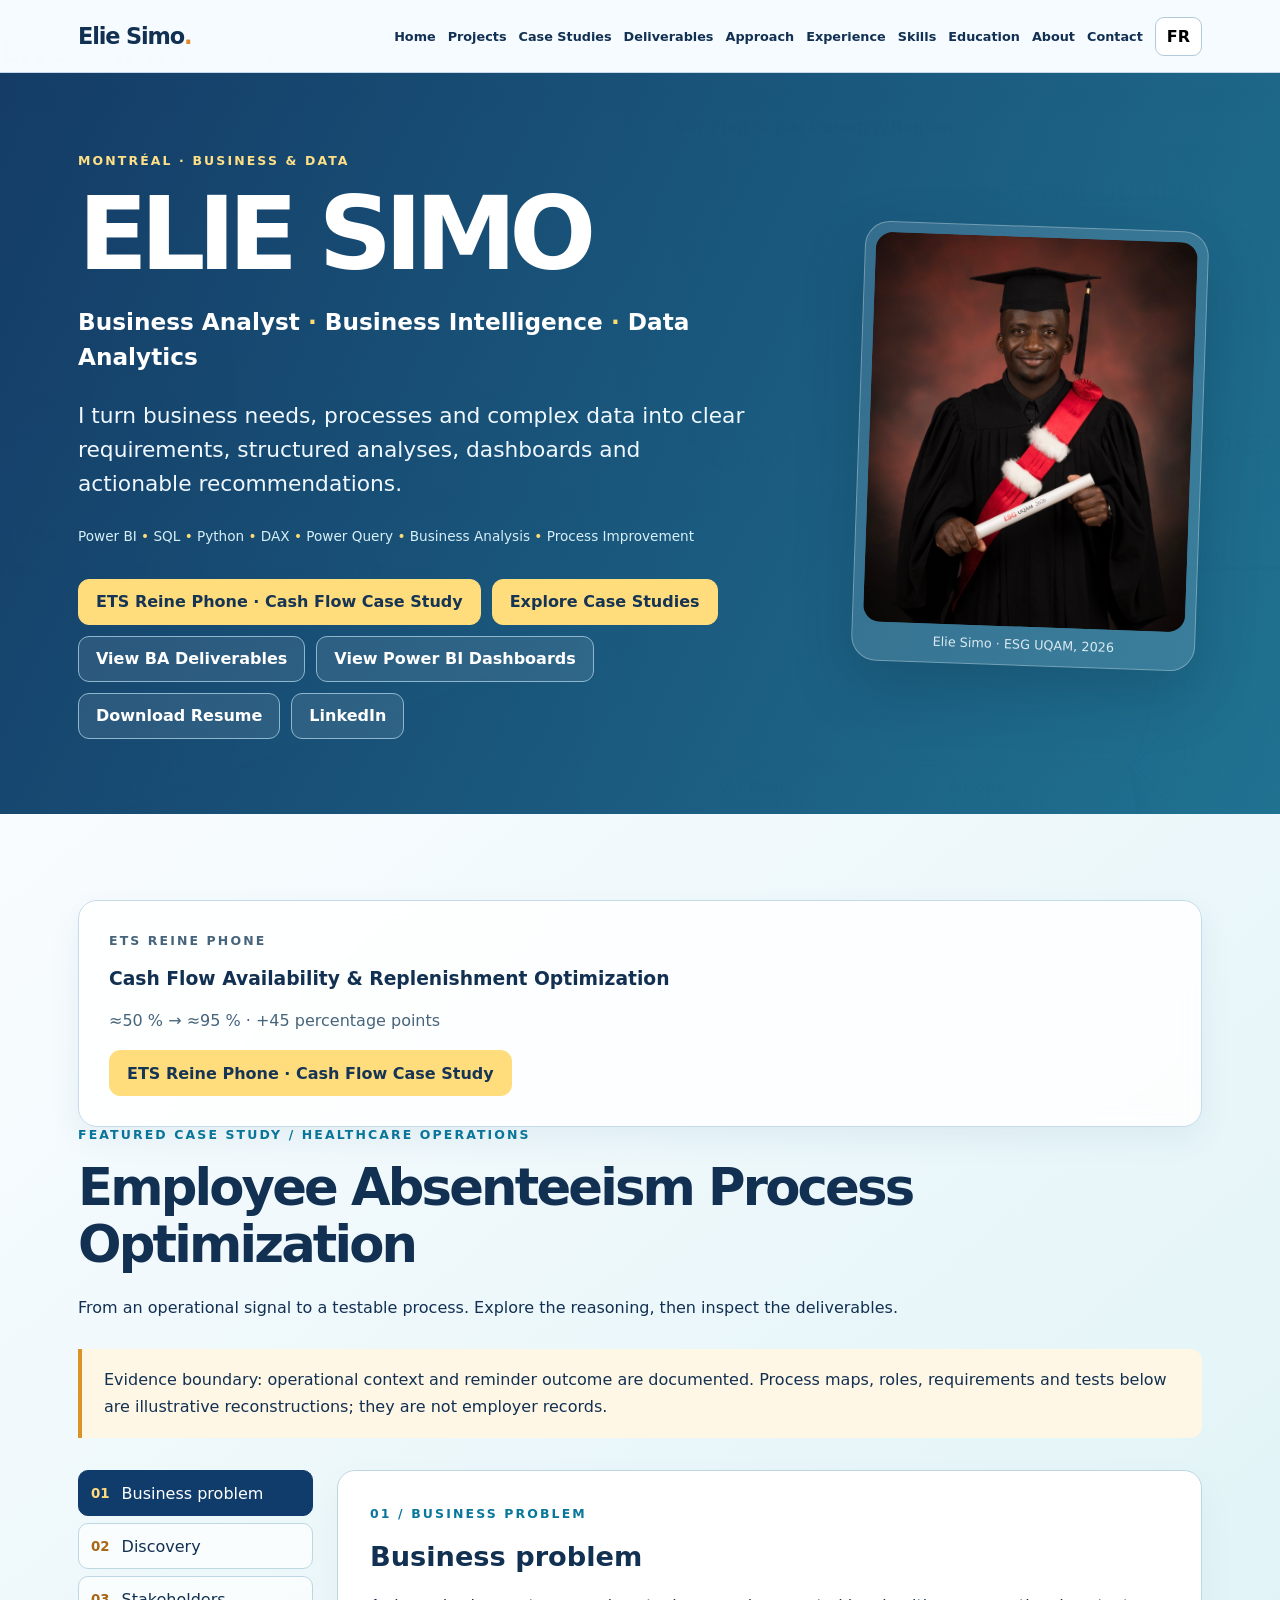
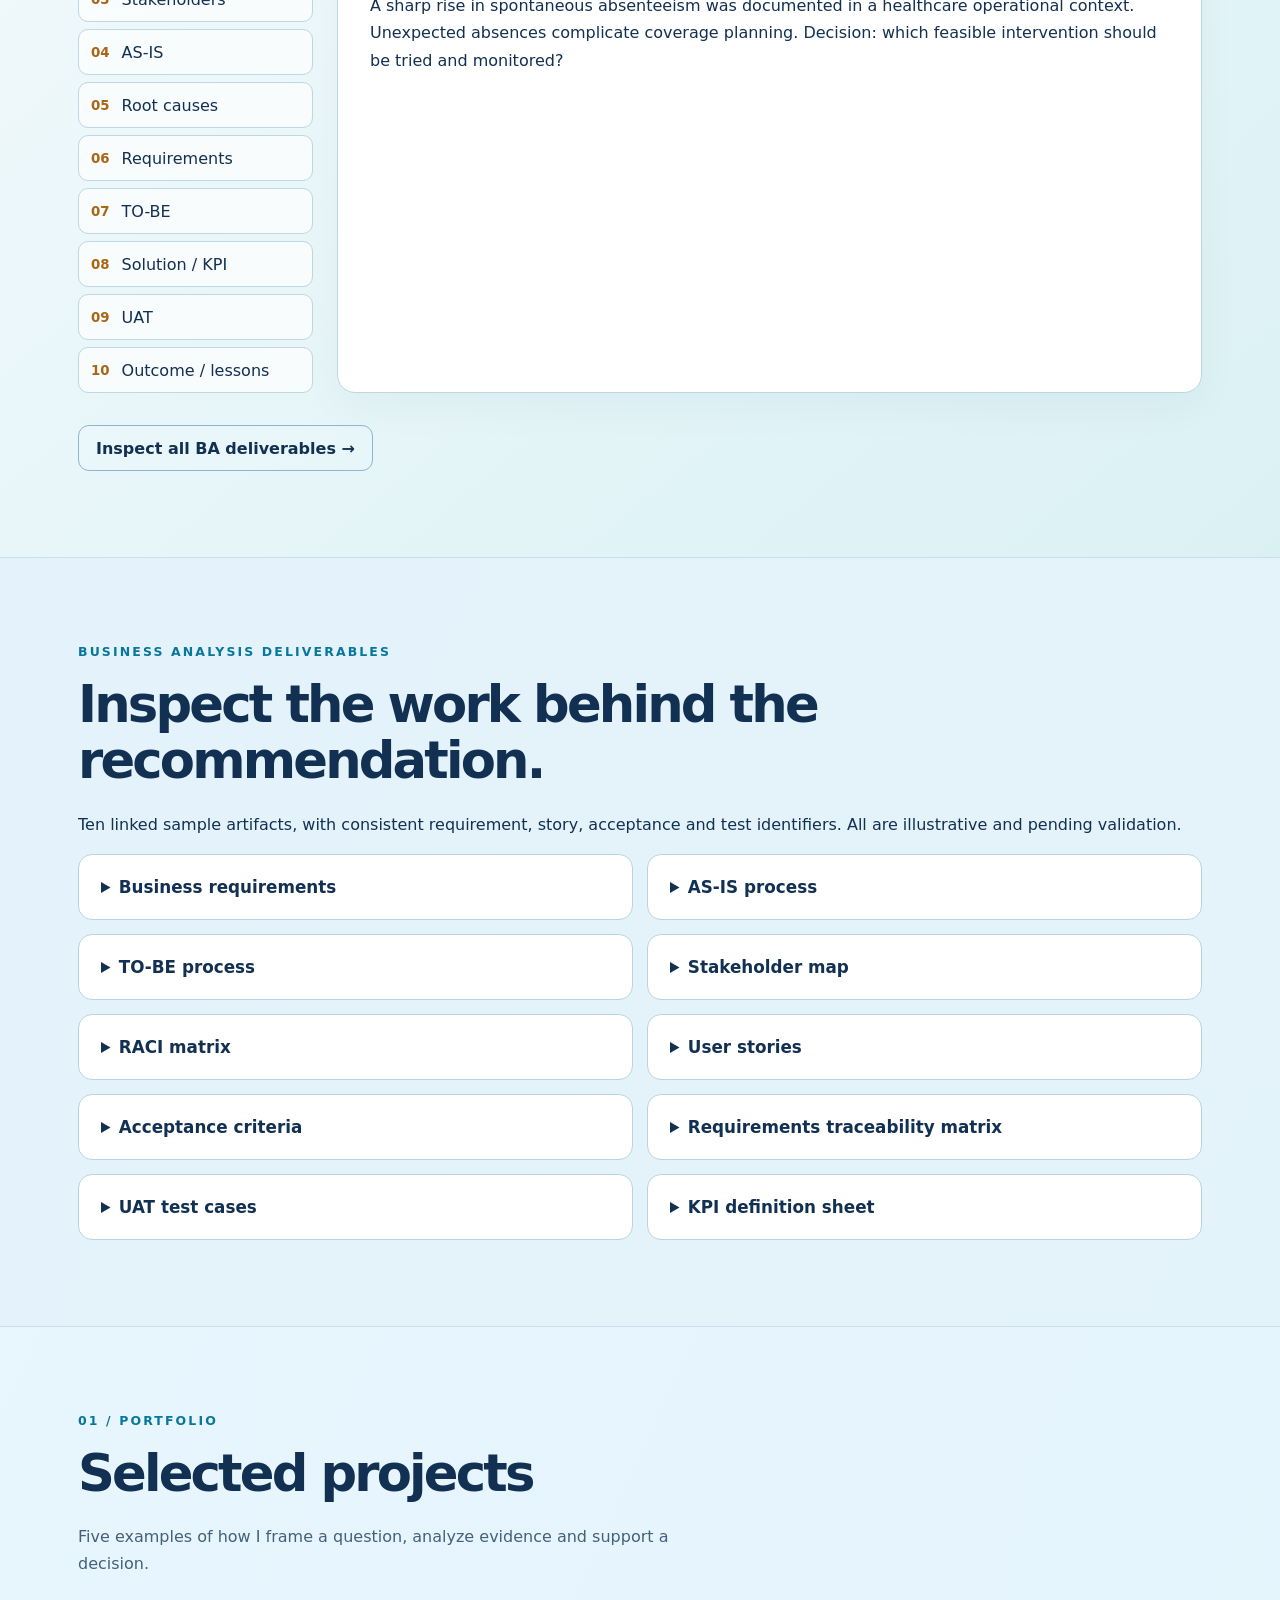
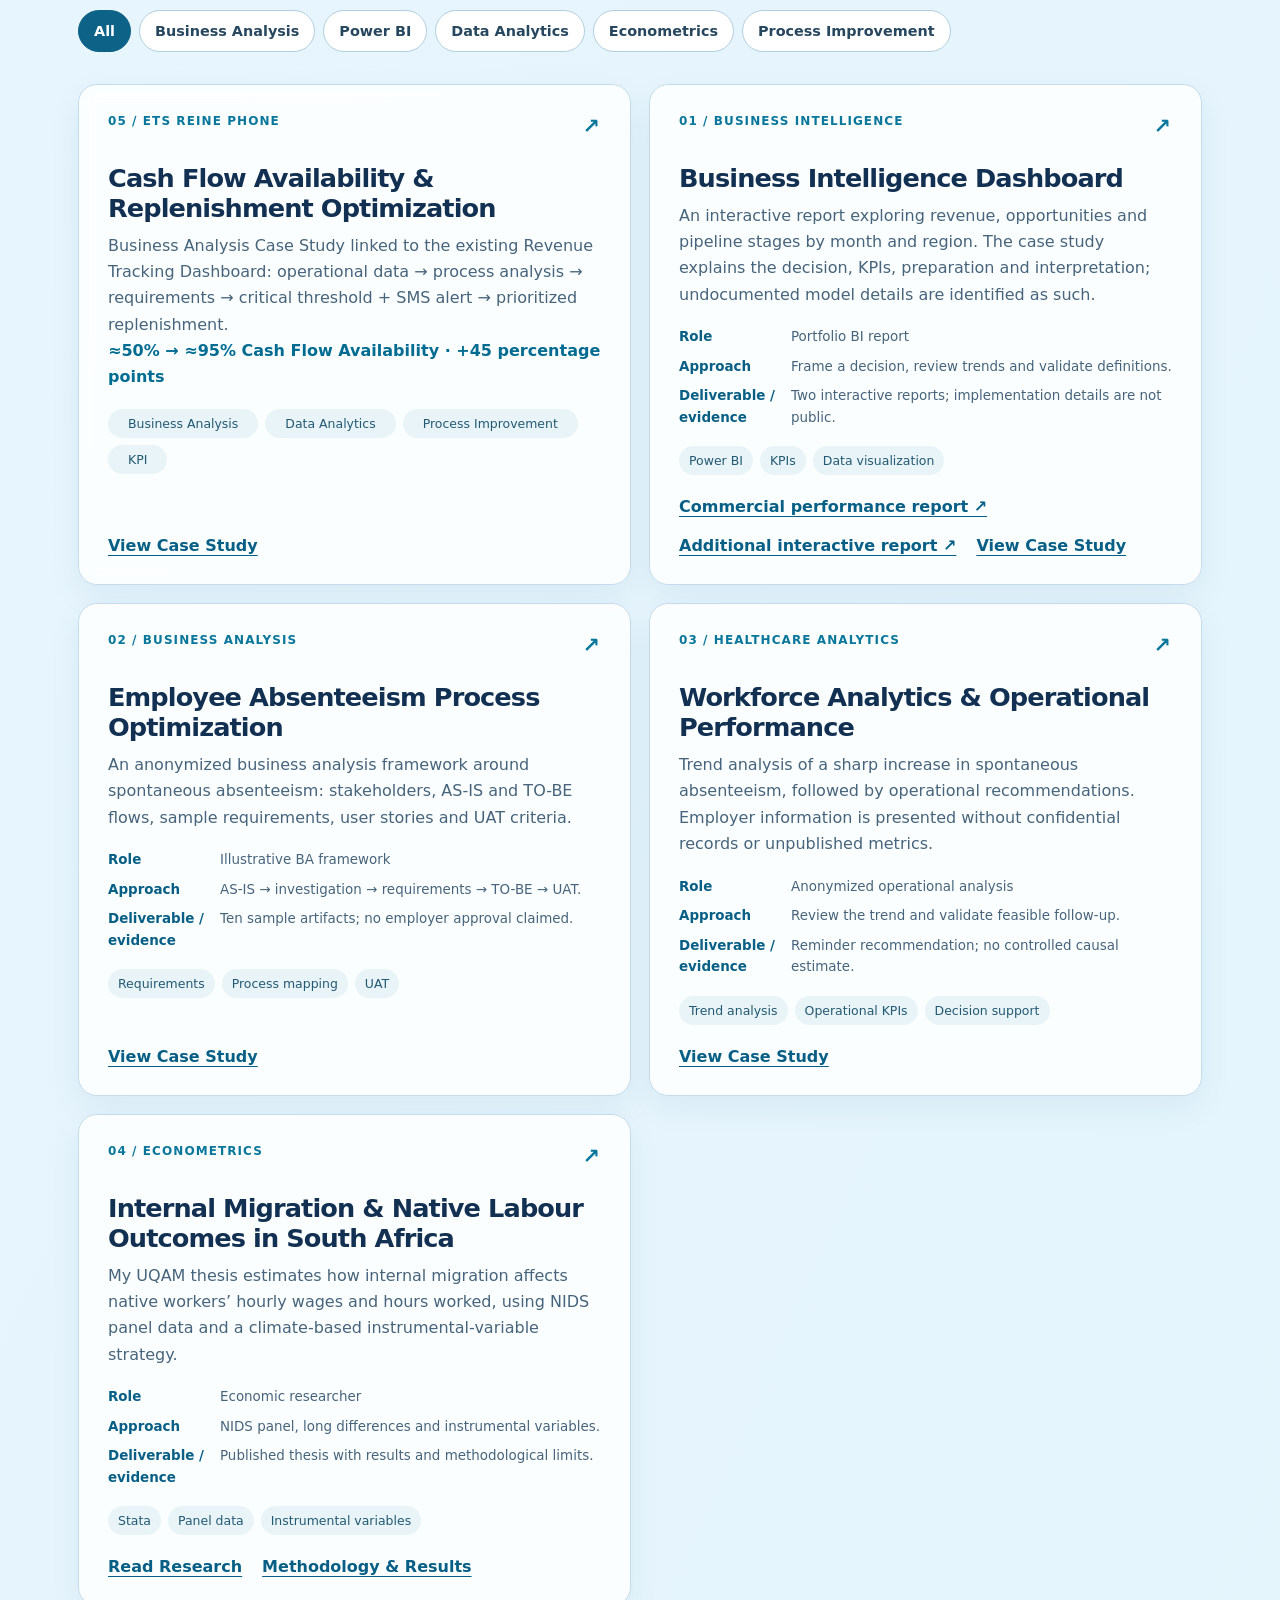
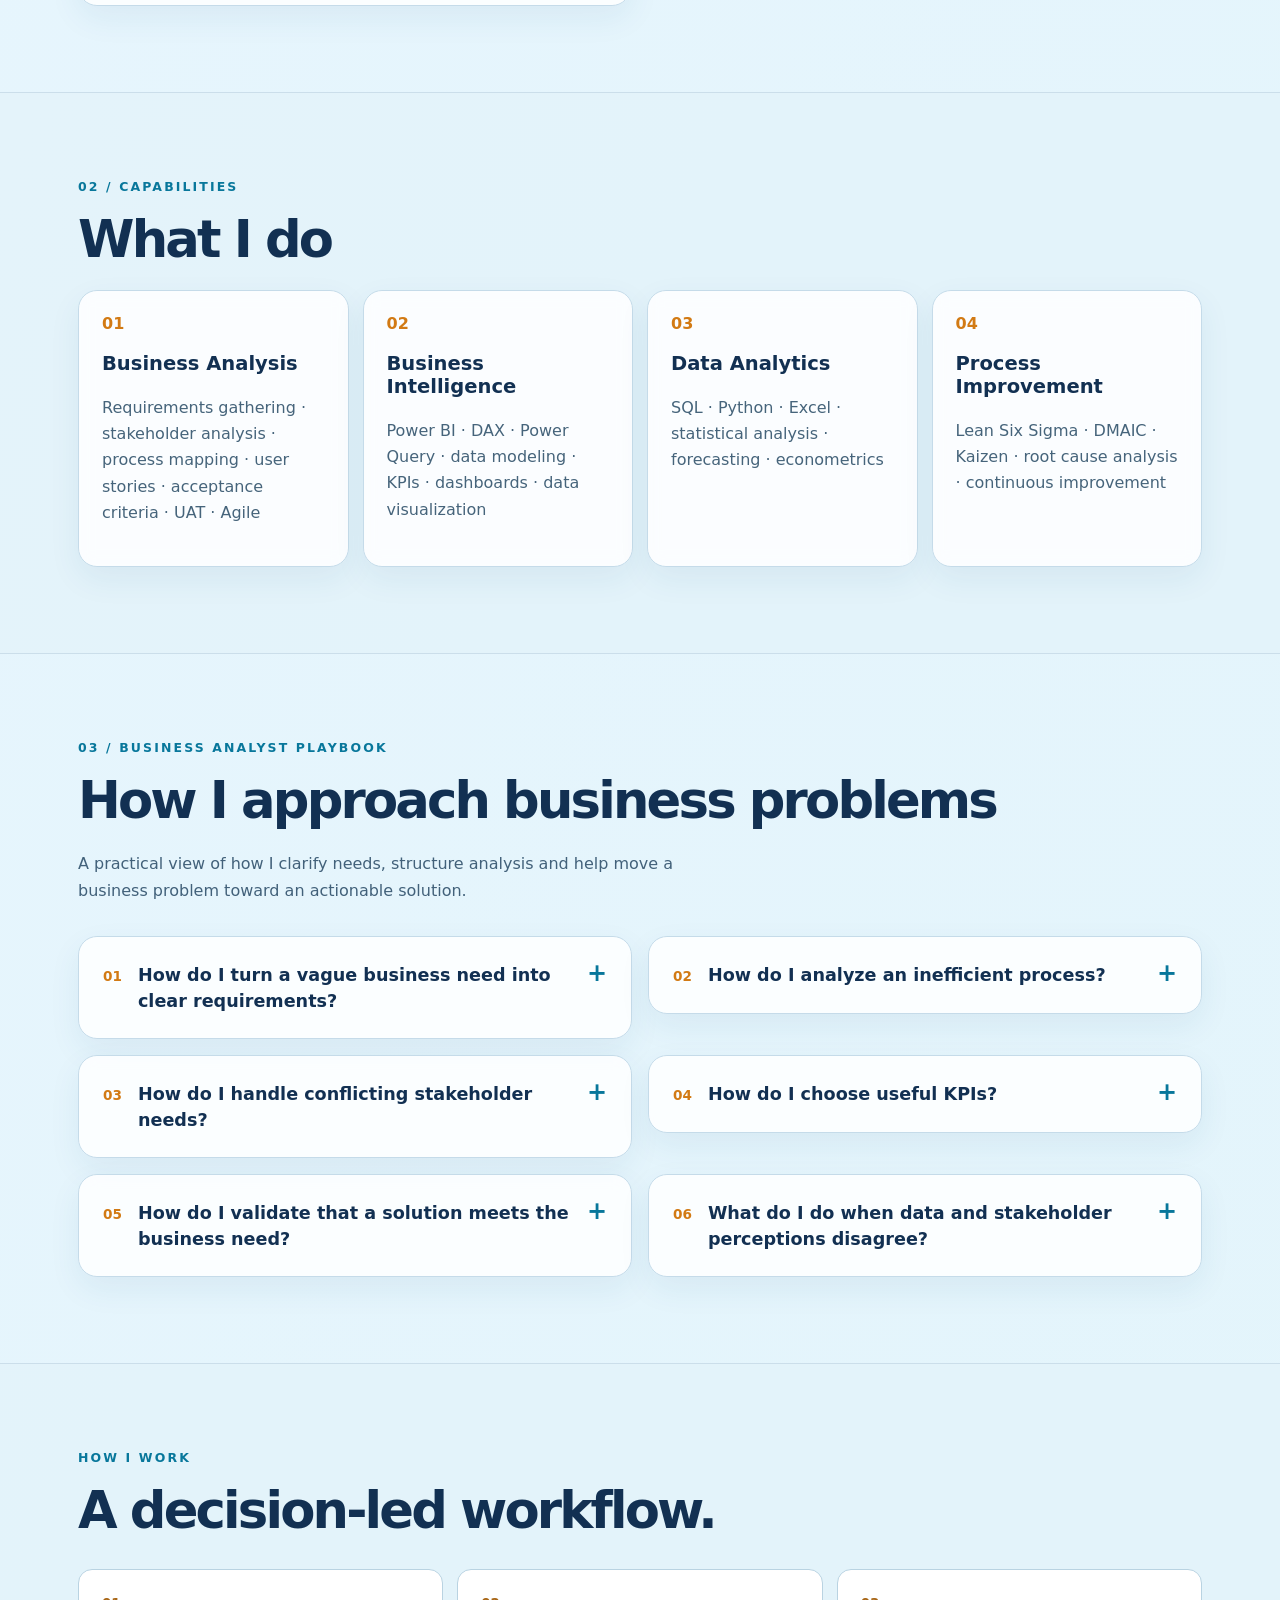
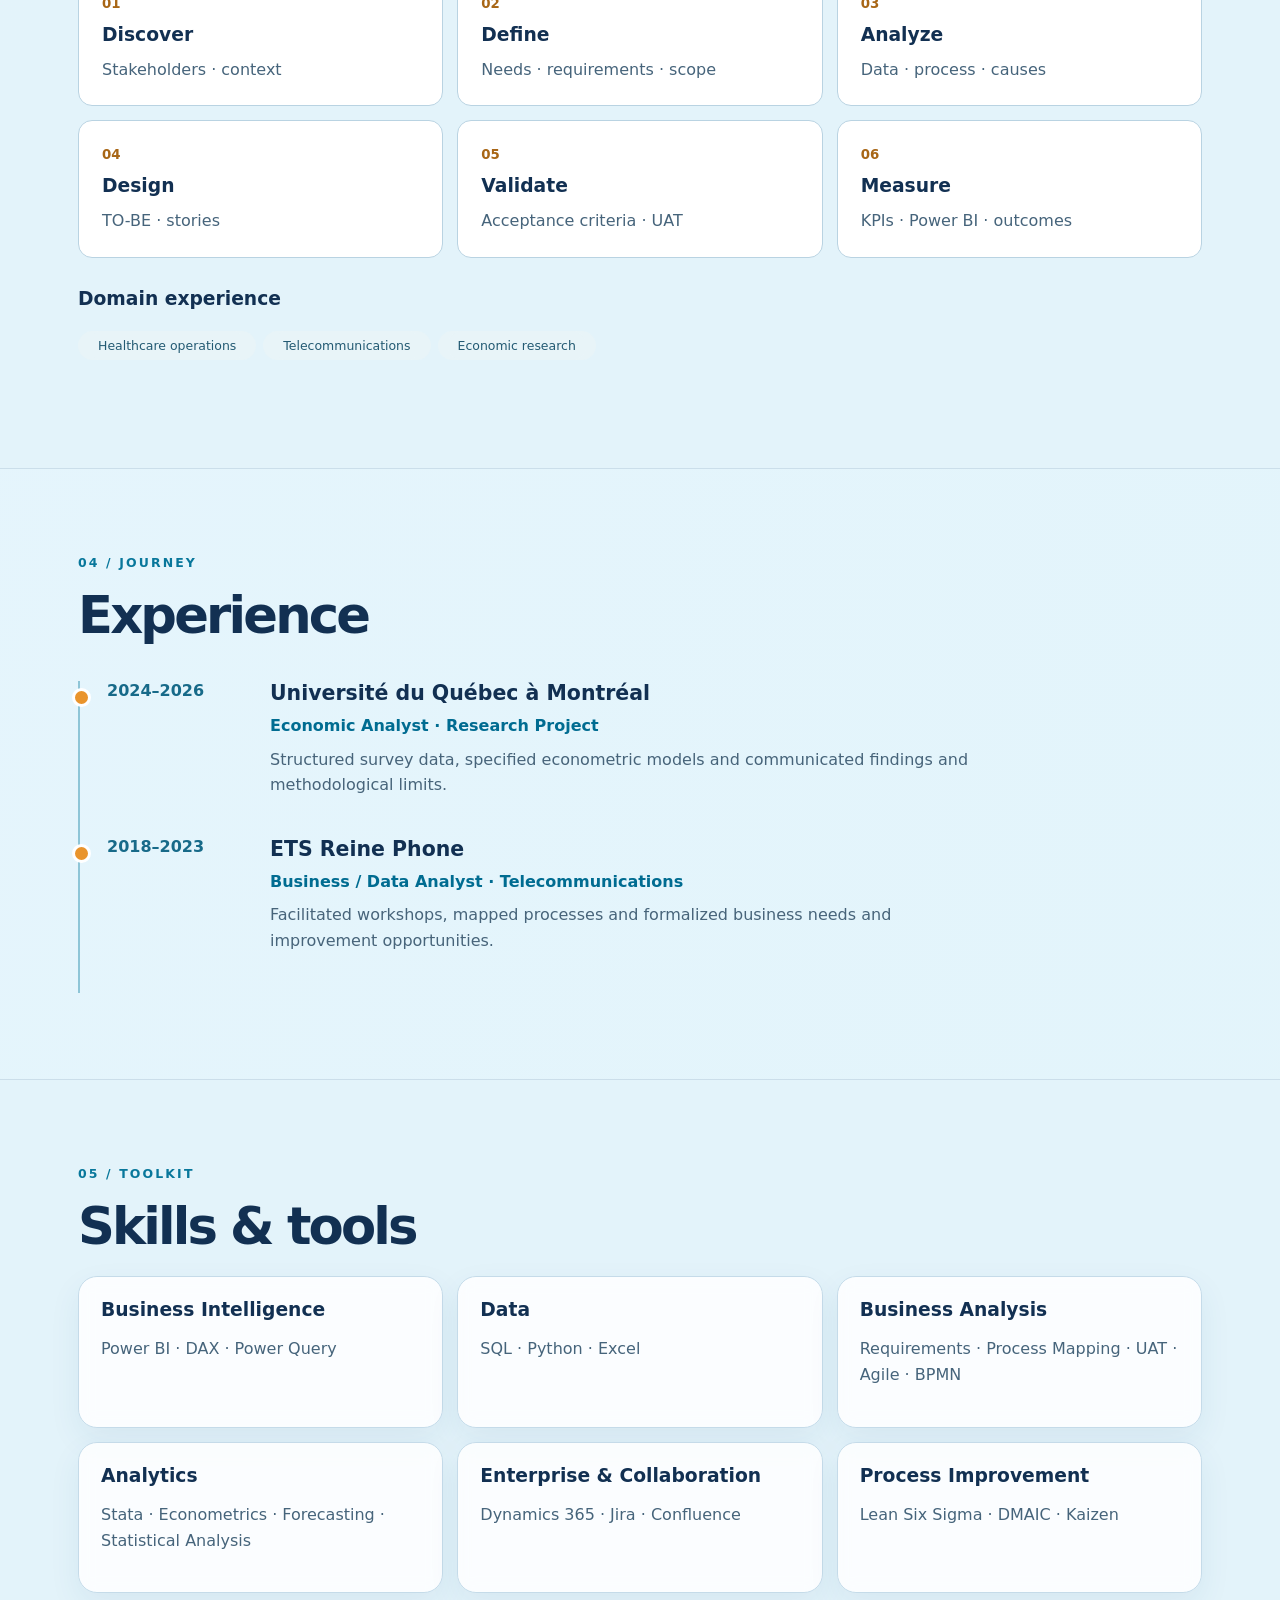
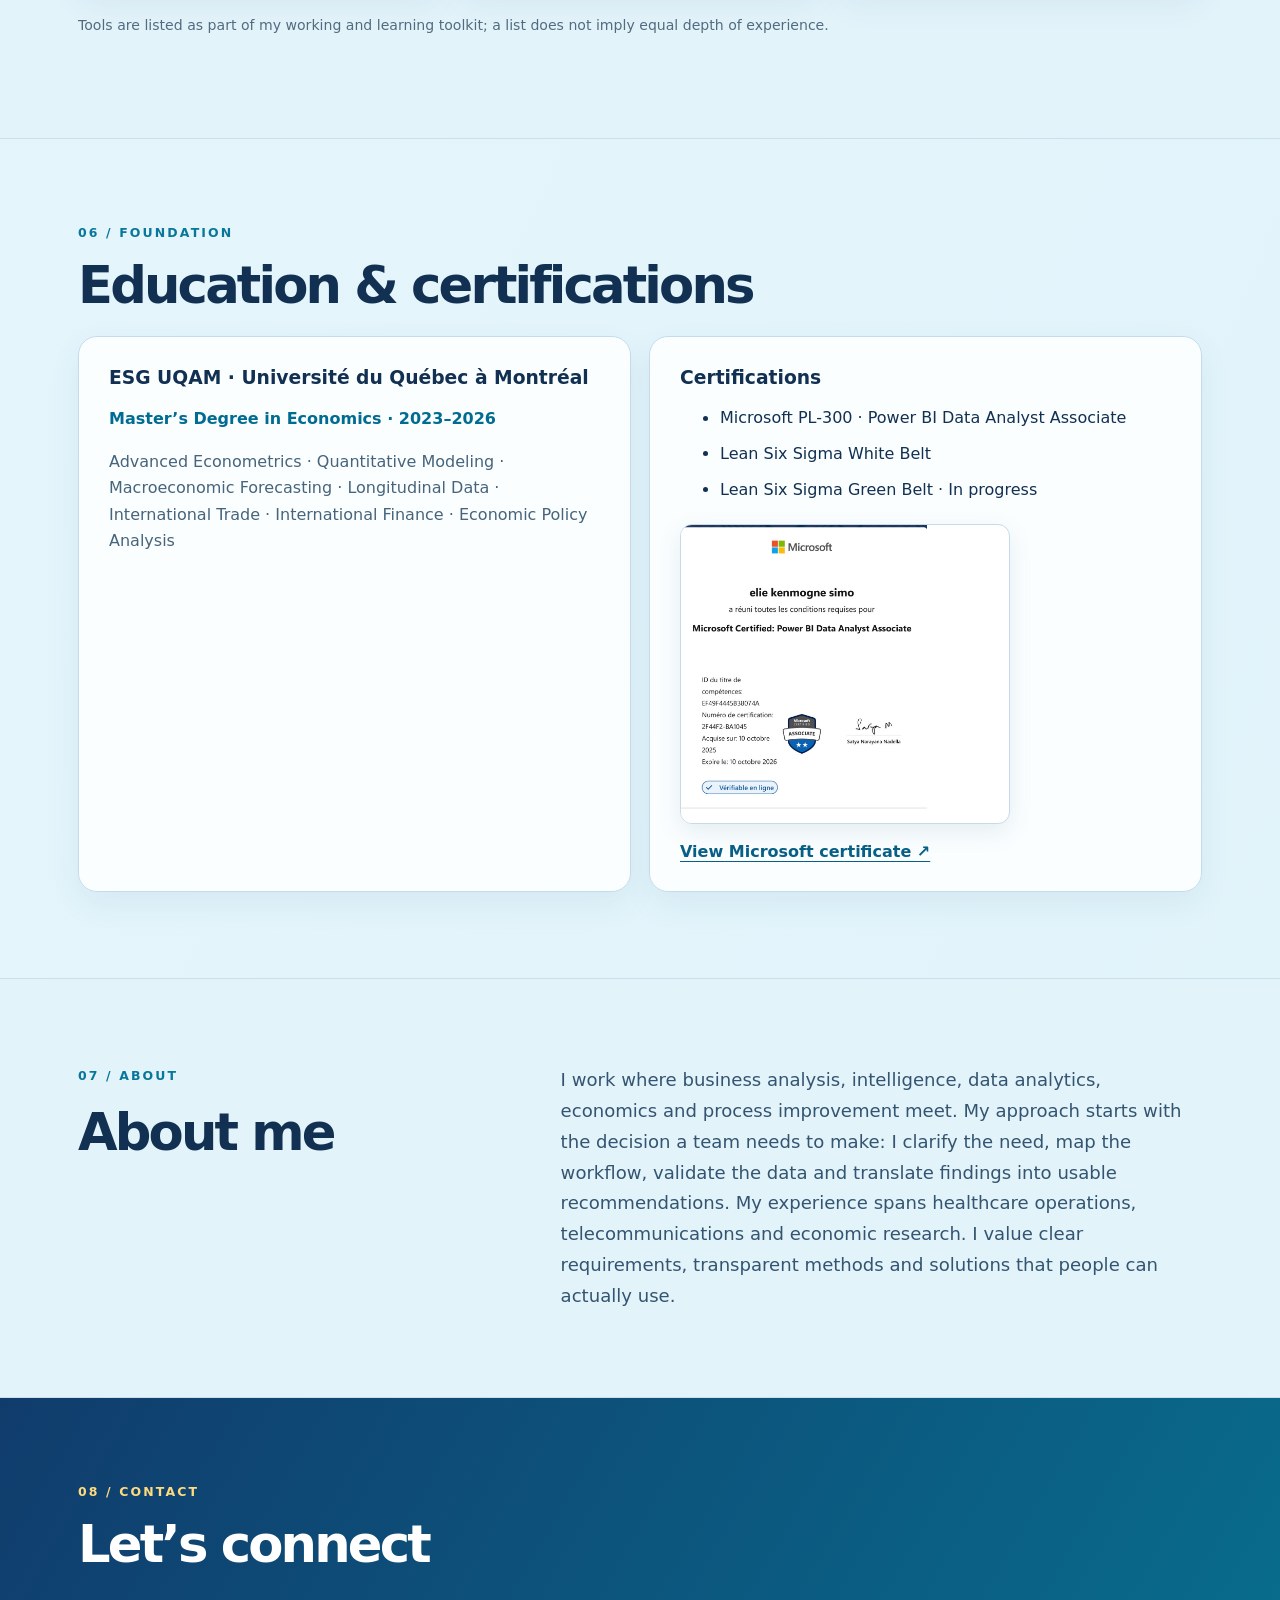
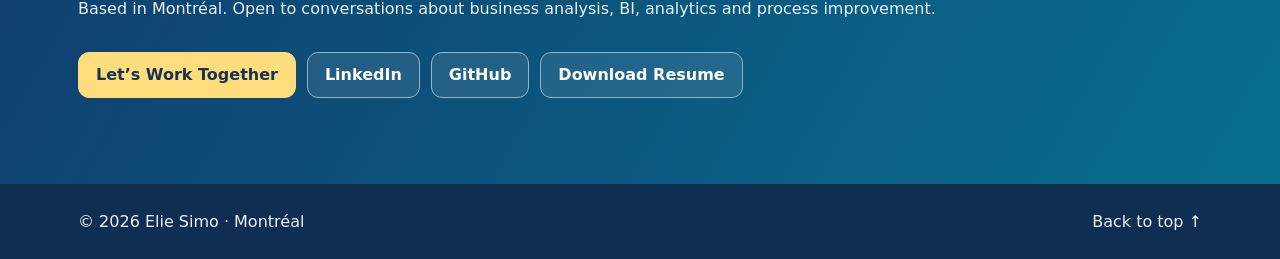
==== commit 67d77020: "Make ETS Reine Phone case study visible on portfolio home and first project" ====
--- a/index.html
+++ b/index.html
@@ -1,3 +1,3 @@
 <!DOCTYPE html>
 
-<html lang="en"><head><meta charset="utf-8"/><meta content="width=device-width,initial-scale=1" name="viewport"/><title>Elie Simo | Business Analyst &amp; BI Analyst</title><meta content="Elie Simo, Business Analyst in Montréal: bilingual case studies, process maps, sample BA deliverables, Power BI and economic research." name="description"/><meta content="Elie Simo | Business Analyst &amp; BI Analyst" property="og:title"/><meta content="Business analysis, BI and data analytics projects with a focus on decisions and operational impact." property="og:description"/><meta content="website" property="og:type"/><meta content="https://simoelie.github.io/Portfolio-/" property="og:url"/><link href="https://simoelie.github.io/Portfolio-/" rel="canonical"/><link href="style.css?v=proof2" rel="stylesheet"/><link href="data:image/svg+xml,%3Csvg xmlns='http://www.w3.org/2000/svg' viewBox='0 0 64 64'%3E%3Crect width='64' height='64' rx='16' fill='%23133160'/%3E%3Ctext x='10' y='45' font-size='35' fill='%23ffda6a' font-family='Arial' font-weight='bold'%3EES%3C/text%3E%3C/svg%3E" rel="icon"/><meta content="https://simoelie.github.io/Portfolio-/portrait-elie-simo.jpeg" property="og:image"/></head><body><a class="skip" href="#main">Skip to content</a><header><div class="shell nav"><a class="logo" href="#home">Elie Simo<span>.</span></a><button aria-controls="links" aria-expanded="false" aria-label="Open navigation" class="menu">Menu ☰</button><nav aria-label="Main navigation" id="links"><a data-i="home" href="#home">Home</a><a data-i="projects" href="#projects">Projects</a><a href="#case-studies"><span class="copy-en">Case Studies</span><span class="copy-fr">Études de cas</span></a><a href="#deliverables"><span class="copy-en">Deliverables</span><span class="copy-fr">Livrables</span></a><a data-i="approachNav" href="#approach">Approach</a><a data-i="experience" href="#experience">Experience</a><a data-i="skills" href="#skills">Skills</a><a data-i="education" href="#education">Education</a><a data-i="about" href="#about">About</a><a data-i="contact" href="#contact">Contact</a><button aria-label="Switch language" id="lang">FR</button></nav></div></header><main id="main"><section class="hero" id="home"><div class="shell hero-grid"><div><p class="kicker" data-i="location">MONTRÉAL · BUSINESS &amp; DATA</p><h1>ELIE SIMO</h1><p class="roles">Business Analyst <b>·</b> Business Intelligence <b>·</b> Data Analytics</p><p class="statement"><span class="copy-en">I turn business needs, processes and complex data into clear requirements, structured analyses, dashboards and actionable recommendations.</span><span class="copy-fr">Je transforme les besoins d’affaires, les processus et les données complexes en exigences claires, analyses structurées, tableaux de bord et recommandations exploitables.</span></p><p class="tools">Power BI <span>•</span> SQL <span>•</span> Python <span>•</span> DAX <span>•</span> Power Query <span>•</span> Business Analysis <span>•</span> Process Improvement</p><div class="buttons"><a class="btn primary" href="#case-studies"><span class="copy-en">Explore Case Studies</span><span class="copy-fr">Explorer les études de cas</span></a><a class="btn" href="#deliverables"><span class="copy-en">View BA Deliverables</span><span class="copy-fr">Voir les livrables BA</span></a><a class="btn" href="case-study.html#dashboard"><span class="copy-en">View Power BI Dashboards</span><span class="copy-fr">Voir les tableaux Power BI</span></a><a class="btn" download="" href="CV_Elie_Simo.pdf"><span class="copy-en">Download Resume</span><span class="copy-fr">Télécharger le CV</span></a><a class="btn" href="https://www.linkedin.com/in/elie-kenmogne-simo-213547149/" rel="noopener" target="_blank">LinkedIn</a></div></div><figure class="portrait"><img alt="Elie Simo at his ESG UQAM graduation" fetchpriority="high" height="1702" src="portrait-elie-simo.jpeg" width="1320"/><figcaption data-i="portrait">Elie Simo · ESG UQAM, 2026</figcaption></figure></div></section><section class="section featured" id="case-studies"><div class="shell"><p class="kicker"><span class="copy-en">FEATURED CASE STUDY / HEALTHCARE OPERATIONS</span><span class="copy-fr">ÉTUDE DE CAS / OPÉRATIONS EN SANTÉ</span></p><h2><span class="copy-en"><span class="copy-en">Employee Absenteeism Process Optimization</span><span class="copy-fr">Optimisation du processus d’absentéisme</span></span><span class="copy-fr">Optimisation du processus d’absentéisme</span></h2><p><span class="copy-en">From an operational signal to a testable process. Explore the reasoning, then inspect the deliverables.</span><span class="copy-fr">D’un signal opérationnel à un processus vérifiable. Explorez le raisonnement, puis consultez les livrables.</span></p><div class="evidence-note"><span class="copy-en">Evidence boundary: operational context and reminder outcome are documented. Process maps, roles, requirements and tests below are illustrative reconstructions; they are not employer records.</span><span class="copy-fr">Limite des preuves : le contexte et le résultat du rappel sont documentés. Les processus, rôles, exigences et tests ci-dessous sont des reconstructions illustratives, pas des documents d’employeur.</span></div><div class="case-explorer"><div aria-label="Case study steps" class="step-list" role="tablist"><button aria-controls="panel-0" aria-selected="true" id="step-0" role="tab" tabindex="0"><small>01</small><span class="copy-en">Business problem</span><span class="copy-fr">Problème d’affaires</span></button><button aria-controls="panel-1" aria-selected="false" id="step-1" role="tab" tabindex="-1"><small>02</small><span class="copy-en">Discovery</span><span class="copy-fr">Exploration</span></button><button aria-controls="panel-2" aria-selected="false" id="step-2" role="tab" tabindex="-1"><small>03</small><span class="copy-en">Stakeholders</span><span class="copy-fr">Parties prenantes</span></button><button aria-controls="panel-3" aria-selected="false" id="step-3" role="tab" tabindex="-1"><small>04</small><span class="copy-en">AS-IS</span><span class="copy-fr">AS-IS</span></button><button aria-controls="panel-4" aria-selected="false" id="step-4" role="tab" tabindex="-1"><small>05</small><span class="copy-en">Root causes</span><span class="copy-fr">Causes racines</span></button><button aria-controls="panel-5" aria-selected="false" id="step-5" role="tab" tabindex="-1"><small>06</small><span class="copy-en">Requirements</span><span class="copy-fr">Exigences</span></button><button aria-controls="panel-6" aria-selected="false" id="step-6" role="tab" tabindex="-1"><small>07</small><span class="copy-en">TO-BE</span><span class="copy-fr">TO-BE</span></button><button aria-controls="panel-7" aria-selected="false" id="step-7" role="tab" tabindex="-1"><small>08</small><span class="copy-en">Solution / KPI</span><span class="copy-fr">Solution / KPI</span></button><button aria-controls="panel-8" aria-selected="false" id="step-8" role="tab" tabindex="-1"><small>09</small><span class="copy-en">UAT</span><span class="copy-fr">Recette utilisateur</span></button><button aria-controls="panel-9" aria-selected="false" id="step-9" role="tab" tabindex="-1"><small>10</small><span class="copy-en">Outcome / lessons</span><span class="copy-fr">Résultat / enseignements</span></button></div><div class="step-content"><article aria-labelledby="step-0" id="panel-0" role="tabpanel" tabindex="0"><p class="kicker">01 / <span class="copy-en">Business problem</span><span class="copy-fr">Problème d’affaires</span></p><h3><span class="copy-en">Business problem</span><span class="copy-fr">Problème d’affaires</span></h3><p><span class="copy-en">A sharp rise in spontaneous absenteeism was documented in a healthcare operational context. Unexpected absences complicate coverage planning. Decision: which feasible intervention should be tried and monitored?</span><span class="copy-fr">Une hausse rapide de l’absentéisme spontané est documentée dans un contexte opérationnel de santé. Les absences imprévues compliquent le remplacement. Décision : quelle intervention réalisable essayer et suivre ?</span></p></article><article aria-labelledby="step-1" hidden="" id="panel-1" role="tabpanel" tabindex="0"><p class="kicker">02 / <span class="copy-en">Discovery</span><span class="copy-fr">Exploration</span></p><h3><span class="copy-en">Discovery</span><span class="copy-fr">Exploration</span></h3><p><span class="copy-en">Illustrative discovery plan: clarify period and scope, distinguish counts from rates, identify notice channels, ask who acts on a notice, confirm data access and agree success criteria. Validate these questions with stakeholders before recommending a workflow.</span><span class="copy-fr">Plan d’exploration illustratif : préciser période et périmètre, distinguer effectifs et taux, identifier les canaux de signalement, le responsable de l’action et les accès, puis convenir des critères de succès. Valider ces questions avant de recommander un processus.</span></p></article><article aria-labelledby="step-2" hidden="" id="panel-2" role="tabpanel" tabindex="0"><p class="kicker">03 / <span class="copy-en">Stakeholders</span><span class="copy-fr">Parties prenantes</span></p><h3><span class="copy-en">Stakeholders</span><span class="copy-fr">Parties prenantes</span></h3><div class="table-scroll" tabindex="0"><table><thead><tr><th scope="col"><span class="copy-en">Role</span><span class="copy-fr">Rôle</span></th><th scope="col"><span class="copy-en">Need</span><span class="copy-fr">Besoin</span></th><th scope="col"><span class="copy-en">Influence / interest</span><span class="copy-fr">Influence / intérêt</span></th><th scope="col"><span class="copy-en">Engagement</span><span class="copy-fr">Mobilisation</span></th></tr></thead><tbody><tr><td><span class="copy-en">Manager</span><span class="copy-fr">Gestionnaire</span></td><td><span class="copy-en">Operational continuity</span><span class="copy-fr">Continuité opérationnelle</span></td><td><span class="copy-en">High / high</span><span class="copy-fr">Élevée / élevé</span></td><td><span class="copy-en">Approve scope and priorities</span><span class="copy-fr">Approuver périmètre et priorités</span></td></tr><tr><td><span class="copy-en">Scheduling / operations</span><span class="copy-fr">Horaires / opérations</span></td><td><span class="copy-en">Timely actionable notices</span><span class="copy-fr">Avis exploitables à temps</span></td><td><span class="copy-en">High / high</span><span class="copy-fr">Élevée / élevé</span></td><td><span class="copy-en">Co-design and test workflow</span><span class="copy-fr">Concevoir et tester le processus</span></td></tr><tr><td><span class="copy-en">Employees</span><span class="copy-fr">Employés</span></td><td><span class="copy-en">Clear reporting and privacy</span><span class="copy-fr">Signalement clair et confidentialité</span></td><td><span class="copy-en">Medium / high</span><span class="copy-fr">Moyenne / élevé</span></td><td><span class="copy-en">Validate usability</span><span class="copy-fr">Valider l’utilisation</span></td></tr><tr><td><span class="copy-en">HR / privacy</span><span class="copy-fr">RH / confidentialité</span></td><td><span class="copy-en">Consistent definitions and access</span><span class="copy-fr">Définitions et accès cohérents</span></td><td><span class="copy-en">High / medium</span><span class="copy-fr">Élevée / moyen</span></td><td><span class="copy-en">Review policy and definitions</span><span class="copy-fr">Examiner politiques et définitions</span></td></tr><tr><td><span class="copy-en">Analyst</span><span class="copy-fr">Analyste</span></td><td><span class="copy-en">Evidence and traceability</span><span class="copy-fr">Preuves et traçabilité</span></td><td><span class="copy-en">Medium / high</span><span class="copy-fr">Moyenne / élevé</span></td><td><span class="copy-en">Facilitate and document</span><span class="copy-fr">Faciliter et documenter</span></td></tr></tbody></table></div></article><article aria-labelledby="step-3" hidden="" id="panel-3" role="tabpanel" tabindex="0"><p class="kicker">04 / <span class="copy-en">AS-IS</span><span class="copy-fr">AS-IS</span></p><h3><span class="copy-en">AS-IS</span><span class="copy-fr">AS-IS</span></h3><ol class="process-map"><li><span class="copy-en">Absence reported</span><span class="copy-fr">Absence signalée</span></li><li><span class="copy-en">Manual handoff</span><span class="copy-fr">Transmission manuelle</span></li><li><span class="copy-en">Owner reviews notification</span><span class="copy-fr">Le responsable examine l’avis</span></li><li><span class="copy-en">Coverage decision: available?</span><span class="copy-fr">Décision : remplacement disponible ?</span></li><li><span class="copy-en">Arrange coverage or escalate</span><span class="copy-fr">Organiser le remplacement ou escalader</span></li></ol><p><span class="copy-en">Friction to investigate: delayed visibility, duplicate messages, unclear ownership. This is a reconstructed model, not an observed employer workflow.</span><span class="copy-fr">Irritants à vérifier : visibilité tardive, doublons, responsabilités floues. Ce modèle est reconstruit et ne constitue pas un processus observé chez l’employeur.</span></p></article><article aria-labelledby="step-4" hidden="" id="panel-4" role="tabpanel" tabindex="0"><p class="kicker">05 / <span class="copy-en">Root causes</span><span class="copy-fr">Causes racines</span></p><h3><span class="copy-en">Root causes</span><span class="copy-fr">Causes racines</span></h3><p><span class="copy-en">Documented fact: a short-term absence spike. Hypotheses: late visibility, fragmented messages or ambiguous ownership. None is established as the cause.</span><span class="copy-fr">Fait documenté : une hausse de courte durée. Hypothèses : visibilité tardive, messages fragmentés ou responsabilités floues. Aucune n’est établie comme cause.</span></p><div class="table-scroll" tabindex="0"><table><thead><tr><th scope="col"><span class="copy-en">5 Whys inquiry</span><span class="copy-fr">Questionnement des 5 pourquoi</span></th><th scope="col"><span class="copy-en">Evidence to seek</span><span class="copy-fr">Preuve à rechercher</span></th></tr></thead><tbody><tr><td><span class="copy-en">Why is coverage difficult?</span><span class="copy-fr">Pourquoi le remplacement est-il difficile ?</span></td><td><span class="copy-en">Compare notice time and shift start</span><span class="copy-fr">Comparer avis et début du quart</span></td></tr><tr><td><span class="copy-en">Why is notice visibility late?</span><span class="copy-fr">Pourquoi l’avis est-il visible tardivement ?</span></td><td><span class="copy-en">Review channels and handoffs</span><span class="copy-fr">Examiner canaux et transferts</span></td></tr><tr><td><span class="copy-en">Why does the handoff stall?</span><span class="copy-fr">Pourquoi le transfert bloque-t-il ?</span></td><td><span class="copy-en">Verify ownership and acknowledgement</span><span class="copy-fr">Vérifier responsable et réception</span></td></tr></tbody></table></div><p><span class="copy-en">Stop the chain when evidence is missing; further “whys” require investigation.</span><span class="copy-fr">Arrêter la chaîne lorsque la preuve manque ; les autres « pourquoi » exigent une investigation.</span></p></article><article aria-labelledby="step-5" hidden="" id="panel-5" role="tabpanel" tabindex="0"><p class="kicker">06 / <span class="copy-en">Requirements</span><span class="copy-fr">Exigences</span></p><h3><span class="copy-en">Requirements</span><span class="copy-fr">Exigences</span></h3><div class="table-scroll" tabindex="0"><table><thead><tr><th scope="col"><span class="copy-en">ID</span><span class="copy-fr">ID</span></th><th scope="col"><span class="copy-en">Requirement</span><span class="copy-fr">Exigence</span></th><th scope="col"><span class="copy-en">Type</span><span class="copy-fr">Type</span></th><th scope="col"><span class="copy-en">Priority</span><span class="copy-fr">Priorité</span></th><th scope="col"><span class="copy-en">Business value</span><span class="copy-fr">Valeur d’affaires</span></th><th scope="col"><span class="copy-en">Status</span><span class="copy-fr">État</span></th></tr></thead><tbody><tr><td>BR-001</td><td><span class="copy-en">Make absences visible early enough to act</span><span class="copy-fr">Rendre les absences visibles assez tôt pour agir</span></td><td><span class="copy-en">Business</span><span class="copy-fr">Affaires</span></td><td><span class="copy-en">Must</span><span class="copy-fr">Essentielle</span></td><td><span class="copy-en">Coverage planning</span><span class="copy-fr">Planification du remplacement</span></td><td><span class="copy-en">Proposed</span><span class="copy-fr">Proposée</span></td></tr><tr><td>BR-002</td><td><span class="copy-en">Agree on an owner for each notification</span><span class="copy-fr">Définir un responsable pour chaque avis</span></td><td><span class="copy-en">Business</span><span class="copy-fr">Affaires</span></td><td><span class="copy-en">Must</span><span class="copy-fr">Essentielle</span></td><td><span class="copy-en">Clear handoffs</span><span class="copy-fr">Transferts clairs</span></td><td><span class="copy-en">Proposed</span><span class="copy-fr">Proposée</span></td></tr><tr><td>FR-001</td><td><span class="copy-en">Record timestamp and acknowledgement status</span><span class="copy-fr">Consigner l’horodatage et l’accusé de réception</span></td><td><span class="copy-en">Functional</span><span class="copy-fr">Fonctionnelle</span></td><td><span class="copy-en">Must</span><span class="copy-fr">Essentielle</span></td><td><span class="copy-en">Follow-up visibility</span><span class="copy-fr">Visibilité du suivi</span></td><td><span class="copy-en">Proposed</span><span class="copy-fr">Proposée</span></td></tr><tr><td>FR-002</td><td><span class="copy-en">Escalate unacknowledged notices after an agreed window</span><span class="copy-fr">Escalader les avis sans réponse après un délai convenu</span></td><td><span class="copy-en">Functional</span><span class="copy-fr">Fonctionnelle</span></td><td><span class="copy-en">Should</span><span class="copy-fr">Souhaitable</span></td><td><span class="copy-en">Manage exceptions</span><span class="copy-fr">Gérer les exceptions</span></td><td><span class="copy-en">Proposed</span><span class="copy-fr">Proposée</span></td></tr><tr><td>NFR-001</td><td><span class="copy-en">Restrict access to necessary operational information</span><span class="copy-fr">Limiter l’accès aux informations opérationnelles nécessaires</span></td><td><span class="copy-en">Non-functional</span><span class="copy-fr">Non fonctionnelle</span></td><td><span class="copy-en">Must</span><span class="copy-fr">Essentielle</span></td><td><span class="copy-en">Privacy</span><span class="copy-fr">Confidentialité</span></td><td><span class="copy-en">To validate</span><span class="copy-fr">À valider</span></td></tr></tbody></table></div></article><article aria-labelledby="step-6" hidden="" id="panel-6" role="tabpanel" tabindex="0"><p class="kicker">07 / <span class="copy-en">TO-BE</span><span class="copy-fr">TO-BE</span></p><h3><span class="copy-en">TO-BE</span><span class="copy-fr">TO-BE</span></h3><ol class="process-map"><li><span class="copy-en">Ahead-of-shift reminder</span><span class="copy-fr">Rappel avant le quart</span></li><li><span class="copy-en">Structured absence notification</span><span class="copy-fr">Signalement structuré de l’absence</span></li><li><span class="copy-en">Designated owner acknowledges</span><span class="copy-fr">Accusé de réception du responsable</span></li><li><span class="copy-en">Coverage decision + escalation</span><span class="copy-fr">Décision de remplacement + escalade</span></li><li><span class="copy-en">Record outcome and review KPIs</span><span class="copy-fr">Consigner le résultat et examiner les KPI</span></li></ol><p><span class="copy-en">The reminder is grounded in the documented account. Structured reporting, acknowledgement and escalation are proposed design extensions to validate.</span><span class="copy-fr">Le rappel provient du récit documenté. Le signalement structuré, l’accusé de réception et l’escalade sont des prolongements proposés à valider.</span></p></article><article aria-labelledby="step-7" hidden="" id="panel-7" role="tabpanel" tabindex="0"><p class="kicker">08 / <span class="copy-en">Solution / KPI</span><span class="copy-fr">Solution / KPI</span></p><h3><span class="copy-en">Solution / KPI</span><span class="copy-fr">Solution / KPI</span></h3><div class="table-scroll" tabindex="0"><table><thead><tr><th scope="col"><span class="copy-en">KPI</span><span class="copy-fr">KPI</span></th><th scope="col"><span class="copy-en">Definition</span><span class="copy-fr">Définition</span></th><th scope="col"><span class="copy-en">Input / quality check</span><span class="copy-fr">Entrée / contrôle qualité</span></th><th scope="col"><span class="copy-en">Decision</span><span class="copy-fr">Décision</span></th></tr></thead><tbody><tr><td><span class="copy-en">Acknowledgement delay</span><span class="copy-fr">Délai de prise en charge</span></td><td><span class="copy-en">Acknowledged at − reported at; median minutes</span><span class="copy-fr">Date de réception − date de signalement ; médiane en minutes</span></td><td><span class="copy-en">Valid timestamps, consistent timezone</span><span class="copy-fr">Horodatages valides, fuseau cohérent</span></td><td><span class="copy-en">Review handoff delays</span><span class="copy-fr">Examiner les délais de transfert</span></td></tr><tr><td><span class="copy-en">Coverage lead time</span><span class="copy-fr">Délai de remplacement</span></td><td><span class="copy-en">Coverage confirmed at − reported at</span><span class="copy-fr">Date de confirmation − date de signalement</span></td><td><span class="copy-en">Separate unresolved cases</span><span class="copy-fr">Isoler les cas non résolus</span></td><td><span class="copy-en">Review response capacity</span><span class="copy-fr">Examiner la capacité de réponse</span></td></tr><tr><td><span class="copy-en">Unfilled shift share</span><span class="copy-fr">Part des quarts non remplacés</span></td><td><span class="copy-en">Unfilled affected shifts / affected shifts × 100</span><span class="copy-fr">Quarts touchés non remplacés / quarts touchés × 100</span></td><td><span class="copy-en">Same scope and period in both counts</span><span class="copy-fr">Périmètre et période identiques</span></td><td><span class="copy-en">Prioritize coverage gaps</span><span class="copy-fr">Prioriser les besoins non couverts</span></td></tr></tbody></table></div><p><span class="copy-en">Proposed definitions, no measured values or targets. Agree on baseline, owner, refresh frequency and exclusions before use.</span><span class="copy-fr">Définitions proposées, sans valeurs mesurées ni cibles. Convenir de la référence, du responsable, de la fréquence et des exclusions avant utilisation.</span></p></article><article aria-labelledby="step-8" hidden="" id="panel-8" role="tabpanel" tabindex="0"><p class="kicker">09 / <span class="copy-en">UAT</span><span class="copy-fr">Recette utilisateur</span></p><h3><span class="copy-en">UAT</span><span class="copy-fr">Recette utilisateur</span></h3><div class="table-scroll" tabindex="0"><table><thead><tr><th scope="col"><span class="copy-en">Test</span><span class="copy-fr">Test</span></th><th scope="col"><span class="copy-en">Requirement / criteria</span><span class="copy-fr">Exigence / critères</span></th><th scope="col"><span class="copy-en">Scenario</span><span class="copy-fr">Scénario</span></th><th scope="col"><span class="copy-en">Expected result</span><span class="copy-fr">Résultat attendu</span></th><th scope="col"><span class="copy-en">Actual result</span><span class="copy-fr">Résultat obtenu</span></th><th scope="col"><span class="copy-en">Status</span><span class="copy-fr">État</span></th></tr></thead><tbody><tr><td>TC-001</td><td>FR-001 / AC-001</td><td><span class="copy-en">Submit a valid sample notice</span><span class="copy-fr">Soumettre un avis fictif valide</span></td><td><span class="copy-en">One timestamped item</span><span class="copy-fr">Un élément horodaté</span></td><td><span class="copy-en">Not executed</span><span class="copy-fr">Non exécuté</span></td><td><span class="copy-en">Pending</span><span class="copy-fr">En attente</span></td></tr><tr><td>TC-002</td><td>FR-001 / AC-002</td><td><span class="copy-en">Submit the same sample notice twice</span><span class="copy-fr">Soumettre deux fois le même avis fictif</span></td><td><span class="copy-en">Duplicate flagged</span><span class="copy-fr">Doublon signalé</span></td><td><span class="copy-en">Not executed</span><span class="copy-fr">Non exécuté</span></td><td><span class="copy-en">Pending</span><span class="copy-fr">En attente</span></td></tr><tr><td>TC-003</td><td>FR-002 / AC-003</td><td><span class="copy-en">Exceed the agreed acknowledgement window</span><span class="copy-fr">Dépasser le délai de réponse convenu</span></td><td><span class="copy-en">Escalation recorded</span><span class="copy-fr">Escalade consignée</span></td><td><span class="copy-en">Not executed</span><span class="copy-fr">Non exécuté</span></td><td><span class="copy-en">Pending</span><span class="copy-fr">En attente</span></td></tr><tr><td>TC-004</td><td>NFR-001 / AC-004</td><td><span class="copy-en">Attempt access without permission</span><span class="copy-fr">Tenter un accès sans autorisation</span></td><td><span class="copy-en">Access denied</span><span class="copy-fr">Accès refusé</span></td><td><span class="copy-en">Not executed</span><span class="copy-fr">Non exécuté</span></td><td><span class="copy-en">Pending</span><span class="copy-fr">En attente</span></td></tr></tbody></table></div><p><span class="copy-en">Execution prerequisites: approved time window, representative users, synthetic records and agreed permissions. No test results or sign-off are claimed.</span><span class="copy-fr">Prérequis : délai approuvé, utilisateurs représentatifs, données synthétiques et droits convenus. Aucun résultat de test ni approbation n’est revendiqué.</span></p></article><article aria-labelledby="step-9" hidden="" id="panel-9" role="tabpanel" tabindex="0"><p class="kicker">10 / <span class="copy-en">Outcome / lessons</span><span class="copy-fr">Résultat / enseignements</span></p><h3><span class="copy-en">Outcome / lessons</span><span class="copy-fr">Résultat / enseignements</span></h3><p><span class="copy-en">The original account describes an ahead-of-shift reminder followed by a return toward normal. It does not establish a controlled causal effect or a precise improvement figure. Lesson: combine timely operational action with agreed definitions and follow-up measurement.</span><span class="copy-fr">Le récit initial décrit un rappel avant le quart, suivi d’un retour vers la normale. Il n’établit ni effet causal contrôlé ni amélioration chiffrée précise. Enseignement : associer une action opérationnelle à temps à des définitions convenues et à un suivi.</span></p></article></div></div><a class="btn" href="#deliverables"><span class="copy-en">Inspect all BA deliverables →</span><span class="copy-fr">Consulter tous les livrables BA →</span></a></div></section><section class="section tint" id="deliverables"><div class="shell"><p class="kicker"><span class="copy-en">BUSINESS ANALYSIS DELIVERABLES</span><span class="copy-fr">LIVRABLES D’ANALYSE D’AFFAIRES</span></p><h2><span class="copy-en">Inspect the work behind the recommendation.</span><span class="copy-fr">Explorez le travail derrière la recommandation.</span></h2><p><span class="copy-en">Ten linked sample artifacts, with consistent requirement, story, acceptance and test identifiers. All are illustrative and pending validation.</span><span class="copy-fr">Dix livrables illustratifs reliés par des identifiants cohérents d’exigences, récits, critères et tests. Tous restent à valider.</span></p><div class="artifact-grid"><details class="artifact" id="requirements"><summary><span class="copy-en">Business requirements</span><span class="copy-fr">Exigences d’affaires</span></summary><div class="artifact-body"><p class="sample"><span class="copy-en">Illustrative example · proposed, not employer-approved</span><span class="copy-fr">Exemple illustratif · proposé, non approuvé par un employeur</span></p><div class="table-scroll" tabindex="0"><table><thead><tr><th scope="col"><span class="copy-en">ID</span><span class="copy-fr">ID</span></th><th scope="col"><span class="copy-en">Requirement</span><span class="copy-fr">Exigence</span></th><th scope="col"><span class="copy-en">Type</span><span class="copy-fr">Type</span></th><th scope="col"><span class="copy-en">Priority</span><span class="copy-fr">Priorité</span></th><th scope="col"><span class="copy-en">Business value</span><span class="copy-fr">Valeur d’affaires</span></th><th scope="col"><span class="copy-en">Status</span><span class="copy-fr">État</span></th></tr></thead><tbody><tr><td>BR-001</td><td><span class="copy-en">Make absences visible early enough to act</span><span class="copy-fr">Rendre les absences visibles assez tôt pour agir</span></td><td><span class="copy-en">Business</span><span class="copy-fr">Affaires</span></td><td><span class="copy-en">Must</span><span class="copy-fr">Essentielle</span></td><td><span class="copy-en">Coverage planning</span><span class="copy-fr">Planification du remplacement</span></td><td><span class="copy-en">Proposed</span><span class="copy-fr">Proposée</span></td></tr><tr><td>BR-002</td><td><span class="copy-en">Agree on an owner for each notification</span><span class="copy-fr">Définir un responsable pour chaque avis</span></td><td><span class="copy-en">Business</span><span class="copy-fr">Affaires</span></td><td><span class="copy-en">Must</span><span class="copy-fr">Essentielle</span></td><td><span class="copy-en">Clear handoffs</span><span class="copy-fr">Transferts clairs</span></td><td><span class="copy-en">Proposed</span><span class="copy-fr">Proposée</span></td></tr><tr><td>FR-001</td><td><span class="copy-en">Record timestamp and acknowledgement status</span><span class="copy-fr">Consigner l’horodatage et l’accusé de réception</span></td><td><span class="copy-en">Functional</span><span class="copy-fr">Fonctionnelle</span></td><td><span class="copy-en">Must</span><span class="copy-fr">Essentielle</span></td><td><span class="copy-en">Follow-up visibility</span><span class="copy-fr">Visibilité du suivi</span></td><td><span class="copy-en">Proposed</span><span class="copy-fr">Proposée</span></td></tr><tr><td>FR-002</td><td><span class="copy-en">Escalate unacknowledged notices after an agreed window</span><span class="copy-fr">Escalader les avis sans réponse après un délai convenu</span></td><td><span class="copy-en">Functional</span><span class="copy-fr">Fonctionnelle</span></td><td><span class="copy-en">Should</span><span class="copy-fr">Souhaitable</span></td><td><span class="copy-en">Manage exceptions</span><span class="copy-fr">Gérer les exceptions</span></td><td><span class="copy-en">Proposed</span><span class="copy-fr">Proposée</span></td></tr><tr><td>NFR-001</td><td><span class="copy-en">Restrict access to necessary operational information</span><span class="copy-fr">Limiter l’accès aux informations opérationnelles nécessaires</span></td><td><span class="copy-en">Non-functional</span><span class="copy-fr">Non fonctionnelle</span></td><td><span class="copy-en">Must</span><span class="copy-fr">Essentielle</span></td><td><span class="copy-en">Privacy</span><span class="copy-fr">Confidentialité</span></td><td><span class="copy-en">To validate</span><span class="copy-fr">À valider</span></td></tr></tbody></table></div></div></details><details class="artifact" id="as-is"><summary><span class="copy-en">AS-IS process</span><span class="copy-fr">Processus AS-IS</span></summary><div class="artifact-body"><p class="sample"><span class="copy-en">Illustrative example · proposed, not employer-approved</span><span class="copy-fr">Exemple illustratif · proposé, non approuvé par un employeur</span></p><ol class="process-map"><li><span class="copy-en">Absence reported</span><span class="copy-fr">Absence signalée</span></li><li><span class="copy-en">Manual handoff</span><span class="copy-fr">Transmission manuelle</span></li><li><span class="copy-en">Owner reviews notification</span><span class="copy-fr">Le responsable examine l’avis</span></li><li><span class="copy-en">Coverage decision: available?</span><span class="copy-fr">Décision : remplacement disponible ?</span></li><li><span class="copy-en">Arrange coverage or escalate</span><span class="copy-fr">Organiser le remplacement ou escalader</span></li></ol><p><span class="copy-en">Friction to investigate: delayed visibility, duplicate messages, unclear ownership. This is a reconstructed model, not an observed employer workflow.</span><span class="copy-fr">Irritants à vérifier : visibilité tardive, doublons, responsabilités floues. Ce modèle est reconstruit et ne constitue pas un processus observé chez l’employeur.</span></p></div></details><details class="artifact" id="to-be"><summary><span class="copy-en">TO-BE process</span><span class="copy-fr">Processus TO-BE</span></summary><div class="artifact-body"><p class="sample"><span class="copy-en">Illustrative example · proposed, not employer-approved</span><span class="copy-fr">Exemple illustratif · proposé, non approuvé par un employeur</span></p><ol class="process-map"><li><span class="copy-en">Ahead-of-shift reminder</span><span class="copy-fr">Rappel avant le quart</span></li><li><span class="copy-en">Structured absence notification</span><span class="copy-fr">Signalement structuré de l’absence</span></li><li><span class="copy-en">Designated owner acknowledges</span><span class="copy-fr">Accusé de réception du responsable</span></li><li><span class="copy-en">Coverage decision + escalation</span><span class="copy-fr">Décision de remplacement + escalade</span></li><li><span class="copy-en">Record outcome and review KPIs</span><span class="copy-fr">Consigner le résultat et examiner les KPI</span></li></ol><p><span class="copy-en">The reminder is grounded in the documented account. Structured reporting, acknowledgement and escalation are proposed design extensions to validate.</span><span class="copy-fr">Le rappel provient du récit documenté. Le signalement structuré, l’accusé de réception et l’escalade sont des prolongements proposés à valider.</span></p></div></details><details class="artifact" id="stakeholders"><summary><span class="copy-en">Stakeholder map</span><span class="copy-fr">Carte des parties prenantes</span></summary><div class="artifact-body"><p class="sample"><span class="copy-en">Illustrative example · proposed, not employer-approved</span><span class="copy-fr">Exemple illustratif · proposé, non approuvé par un employeur</span></p><div class="table-scroll" tabindex="0"><table><thead><tr><th scope="col"><span class="copy-en">Role</span><span class="copy-fr">Rôle</span></th><th scope="col"><span class="copy-en">Need</span><span class="copy-fr">Besoin</span></th><th scope="col"><span class="copy-en">Influence / interest</span><span class="copy-fr">Influence / intérêt</span></th><th scope="col"><span class="copy-en">Engagement</span><span class="copy-fr">Mobilisation</span></th></tr></thead><tbody><tr><td><span class="copy-en">Manager</span><span class="copy-fr">Gestionnaire</span></td><td><span class="copy-en">Operational continuity</span><span class="copy-fr">Continuité opérationnelle</span></td><td><span class="copy-en">High / high</span><span class="copy-fr">Élevée / élevé</span></td><td><span class="copy-en">Approve scope and priorities</span><span class="copy-fr">Approuver périmètre et priorités</span></td></tr><tr><td><span class="copy-en">Scheduling / operations</span><span class="copy-fr">Horaires / opérations</span></td><td><span class="copy-en">Timely actionable notices</span><span class="copy-fr">Avis exploitables à temps</span></td><td><span class="copy-en">High / high</span><span class="copy-fr">Élevée / élevé</span></td><td><span class="copy-en">Co-design and test workflow</span><span class="copy-fr">Concevoir et tester le processus</span></td></tr><tr><td><span class="copy-en">Employees</span><span class="copy-fr">Employés</span></td><td><span class="copy-en">Clear reporting and privacy</span><span class="copy-fr">Signalement clair et confidentialité</span></td><td><span class="copy-en">Medium / high</span><span class="copy-fr">Moyenne / élevé</span></td><td><span class="copy-en">Validate usability</span><span class="copy-fr">Valider l’utilisation</span></td></tr><tr><td><span class="copy-en">HR / privacy</span><span class="copy-fr">RH / confidentialité</span></td><td><span class="copy-en">Consistent definitions and access</span><span class="copy-fr">Définitions et accès cohérents</span></td><td><span class="copy-en">High / medium</span><span class="copy-fr">Élevée / moyen</span></td><td><span class="copy-en">Review policy and definitions</span><span class="copy-fr">Examiner politiques et définitions</span></td></tr><tr><td><span class="copy-en">Analyst</span><span class="copy-fr">Analyste</span></td><td><span class="copy-en">Evidence and traceability</span><span class="copy-fr">Preuves et traçabilité</span></td><td><span class="copy-en">Medium / high</span><span class="copy-fr">Moyenne / élevé</span></td><td><span class="copy-en">Facilitate and document</span><span class="copy-fr">Faciliter et documenter</span></td></tr></tbody></table></div></div></details><details class="artifact" id="raci"><summary><span class="copy-en">RACI matrix</span><span class="copy-fr">Matrice RACI</span></summary><div class="artifact-body"><p class="sample"><span class="copy-en">Illustrative example · proposed, not employer-approved</span><span class="copy-fr">Exemple illustratif · proposé, non approuvé par un employeur</span></p><div class="table-scroll" tabindex="0"><table><thead><tr><th scope="col"><span class="copy-en">Activity</span><span class="copy-fr">Activité</span></th><th scope="col"><span class="copy-en">Analyst</span><span class="copy-fr">Analyste</span></th><th scope="col"><span class="copy-en">Manager</span><span class="copy-fr">Gestionnaire</span></th><th scope="col"><span class="copy-en">Operations</span><span class="copy-fr">Opérations</span></th><th scope="col"><span class="copy-en">HR / privacy</span><span class="copy-fr">RH / confidentialité</span></th></tr></thead><tbody><tr><td><span class="copy-en">Clarify needs</span><span class="copy-fr">Clarifier les besoins</span></td><td>R</td><td>A</td><td>C</td><td>C</td></tr><tr><td><span class="copy-en">Approve process scope</span><span class="copy-fr">Approuver le périmètre</span></td><td>R</td><td>A</td><td>C</td><td>C</td></tr><tr><td><span class="copy-en">Handle notices</span><span class="copy-fr">Traiter les avis</span></td><td>I</td><td>A</td><td>R</td><td>C</td></tr><tr><td><span class="copy-en">Validate access rules</span><span class="copy-fr">Valider les accès</span></td><td>C</td><td>A</td><td>C</td><td>R</td></tr><tr><td><span class="copy-en">Prepare UAT</span><span class="copy-fr">Préparer la recette</span></td><td>R</td><td>A</td><td>C</td><td>C</td></tr><tr><td><span class="copy-en">Review KPIs</span><span class="copy-fr">Examiner les KPI</span></td><td>R</td><td>A</td><td>C</td><td>C</td></tr></tbody></table></div><p><span class="copy-en">R = Responsible · A = Accountable · C = Consulted · I = Informed. Proposed roles; not an employer organization chart.</span><span class="copy-fr">R = Réalise · A = Rend compte / approuve · C = Consulté · I = Informé. Rôles proposés ; ne représente pas l’organigramme d’un employeur.</span></p></div></details><details class="artifact" id="stories"><summary><span class="copy-en">User stories</span><span class="copy-fr">Récits utilisateur</span></summary><div class="artifact-body"><p class="sample"><span class="copy-en">Illustrative example · proposed, not employer-approved</span><span class="copy-fr">Exemple illustratif · proposé, non approuvé par un employeur</span></p><h4>US-001</h4><p><span class="copy-en">As a scheduling coordinator, I want timestamped absence notices so that I can prioritize coverage.</span><span class="copy-fr">Comme coordonnateur des horaires, je veux des avis d’absence horodatés afin de prioriser les remplacements.</span></p><ul><li><strong>AC-001</strong> <span class="copy-en">Given an authorized user and a valid notice, when submitted, then one timestamped item appears.</span><span class="copy-fr">Étant donné un utilisateur autorisé et un avis valide, quand il est soumis, alors un élément horodaté apparaît.</span></li><li><strong>AC-002</strong> <span class="copy-en">Given a duplicate submission, when processed, then it is flagged for review.</span><span class="copy-fr">Étant donné un doublon, quand il est traité, alors il est signalé pour examen.</span></li></ul><h4>US-002</h4><p><span class="copy-en">As a manager, I want unacknowledged notices escalated so that unresolved coverage needs receive attention.</span><span class="copy-fr">Comme gestionnaire, je veux une escalade des avis sans réponse afin que les besoins de remplacement non résolus soient examinés.</span></p><ul><li><strong>AC-003</strong> <span class="copy-en">Given no acknowledgement, when the agreed window expires, then an escalation is recorded.</span><span class="copy-fr">Étant donné un avis sans réponse, quand le délai convenu expire, alors une escalade est consignée.</span></li></ul><h4>US-003</h4><p><span class="copy-en">As an authorized workforce stakeholder, I want aggregated process KPIs so that I can review delays without unnecessary personal details.</span><span class="copy-fr">Comme partie prenante autorisée, je veux des KPI agrégés afin d’examiner les délais sans détails personnels inutiles.</span></p><ul><li><strong>AC-004</strong> <span class="copy-en">Given a user without permission, when opening a restricted view, then access is denied.</span><span class="copy-fr">Étant donné un utilisateur non autorisé, quand il ouvre une vue restreinte, alors l’accès est refusé.</span></li></ul></div></details><details class="artifact" id="criteria"><summary><span class="copy-en">Acceptance criteria</span><span class="copy-fr">Critères d’acceptation</span></summary><div class="artifact-body"><p class="sample"><span class="copy-en">Illustrative example · proposed, not employer-approved</span><span class="copy-fr">Exemple illustratif · proposé, non approuvé par un employeur</span></p><p><span class="copy-en">AC-001–AC-004 are paired with US-001–US-003. Open the user stories to inspect the Given / When / Then criteria.</span><span class="copy-fr">AC-001–AC-004 sont associés aux récits US-001–US-003. Ouvrez les récits pour consulter les critères Étant donné / Quand / Alors.</span></p><a href="#stories"><span class="copy-en">View paired criteria →</span><span class="copy-fr">Voir les critères associés →</span></a></div></details><details class="artifact" id="rtm"><summary><span class="copy-en">Requirements traceability matrix</span><span class="copy-fr">Matrice de traçabilité</span></summary><div class="artifact-body"><p class="sample"><span class="copy-en">Illustrative example · proposed, not employer-approved</span><span class="copy-fr">Exemple illustratif · proposé, non approuvé par un employeur</span></p><div class="table-scroll" tabindex="0"><table><thead><tr><th scope="col"><span class="copy-en">Requirement</span><span class="copy-fr">Exigence</span></th><th scope="col"><span class="copy-en">Objective</span><span class="copy-fr">Objectif</span></th><th scope="col"><span class="copy-en">Story</span><span class="copy-fr">Récit</span></th><th scope="col"><span class="copy-en">Component</span><span class="copy-fr">Composant</span></th><th scope="col"><span class="copy-en">UAT</span><span class="copy-fr">Recette</span></th><th scope="col"><span class="copy-en">Status</span><span class="copy-fr">État</span></th></tr></thead><tbody><tr><td>BR-001 / FR-001</td><td><span class="copy-en">Early visibility</span><span class="copy-fr">Visibilité précoce</span></td><td>US-001</td><td><span class="copy-en">Notice register</span><span class="copy-fr">Registre des avis</span></td><td>TC-001 / TC-002</td><td><span class="copy-en">Proposed</span><span class="copy-fr">Proposée</span></td></tr><tr><td>BR-002 / FR-002</td><td><span class="copy-en">Clear ownership</span><span class="copy-fr">Responsabilité claire</span></td><td>US-002</td><td><span class="copy-en">Escalation queue</span><span class="copy-fr">File d’escalade</span></td><td>TC-003</td><td><span class="copy-en">Proposed</span><span class="copy-fr">Proposée</span></td></tr><tr><td>NFR-001</td><td><span class="copy-en">Restricted access</span><span class="copy-fr">Accès restreint</span></td><td>US-003</td><td><span class="copy-en">Access policy</span><span class="copy-fr">Politique d’accès</span></td><td>TC-004</td><td><span class="copy-en">To validate</span><span class="copy-fr">À valider</span></td></tr></tbody></table></div></div></details><details class="artifact" id="uat"><summary><span class="copy-en">UAT test cases</span><span class="copy-fr">Cas de recette utilisateur</span></summary><div class="artifact-body"><p class="sample"><span class="copy-en">Illustrative example · proposed, not employer-approved</span><span class="copy-fr">Exemple illustratif · proposé, non approuvé par un employeur</span></p><div class="table-scroll" tabindex="0"><table><thead><tr><th scope="col"><span class="copy-en">Test</span><span class="copy-fr">Test</span></th><th scope="col"><span class="copy-en">Requirement / criteria</span><span class="copy-fr">Exigence / critères</span></th><th scope="col"><span class="copy-en">Scenario</span><span class="copy-fr">Scénario</span></th><th scope="col"><span class="copy-en">Expected result</span><span class="copy-fr">Résultat attendu</span></th><th scope="col"><span class="copy-en">Actual result</span><span class="copy-fr">Résultat obtenu</span></th><th scope="col"><span class="copy-en">Status</span><span class="copy-fr">État</span></th></tr></thead><tbody><tr><td>TC-001</td><td>FR-001 / AC-001</td><td><span class="copy-en">Submit a valid sample notice</span><span class="copy-fr">Soumettre un avis fictif valide</span></td><td><span class="copy-en">One timestamped item</span><span class="copy-fr">Un élément horodaté</span></td><td><span class="copy-en">Not executed</span><span class="copy-fr">Non exécuté</span></td><td><span class="copy-en">Pending</span><span class="copy-fr">En attente</span></td></tr><tr><td>TC-002</td><td>FR-001 / AC-002</td><td><span class="copy-en">Submit the same sample notice twice</span><span class="copy-fr">Soumettre deux fois le même avis fictif</span></td><td><span class="copy-en">Duplicate flagged</span><span class="copy-fr">Doublon signalé</span></td><td><span class="copy-en">Not executed</span><span class="copy-fr">Non exécuté</span></td><td><span class="copy-en">Pending</span><span class="copy-fr">En attente</span></td></tr><tr><td>TC-003</td><td>FR-002 / AC-003</td><td><span class="copy-en">Exceed the agreed acknowledgement window</span><span class="copy-fr">Dépasser le délai de réponse convenu</span></td><td><span class="copy-en">Escalation recorded</span><span class="copy-fr">Escalade consignée</span></td><td><span class="copy-en">Not executed</span><span class="copy-fr">Non exécuté</span></td><td><span class="copy-en">Pending</span><span class="copy-fr">En attente</span></td></tr><tr><td>TC-004</td><td>NFR-001 / AC-004</td><td><span class="copy-en">Attempt access without permission</span><span class="copy-fr">Tenter un accès sans autorisation</span></td><td><span class="copy-en">Access denied</span><span class="copy-fr">Accès refusé</span></td><td><span class="copy-en">Not executed</span><span class="copy-fr">Non exécuté</span></td><td><span class="copy-en">Pending</span><span class="copy-fr">En attente</span></td></tr></tbody></table></div><p><span class="copy-en">Execution prerequisites: approved time window, representative users, synthetic records and agreed permissions. No test results or sign-off are claimed.</span><span class="copy-fr">Prérequis : délai approuvé, utilisateurs représentatifs, données synthétiques et droits convenus. Aucun résultat de test ni approbation n’est revendiqué.</span></p></div></details><details class="artifact" id="kpi"><summary><span class="copy-en">KPI definition sheet</span><span class="copy-fr">Fiche de définition des KPI</span></summary><div class="artifact-body"><p class="sample"><span class="copy-en">Illustrative example · proposed, not employer-approved</span><span class="copy-fr">Exemple illustratif · proposé, non approuvé par un employeur</span></p><div class="table-scroll" tabindex="0"><table><thead><tr><th scope="col"><span class="copy-en">KPI</span><span class="copy-fr">KPI</span></th><th scope="col"><span class="copy-en">Definition</span><span class="copy-fr">Définition</span></th><th scope="col"><span class="copy-en">Input / quality check</span><span class="copy-fr">Entrée / contrôle qualité</span></th><th scope="col"><span class="copy-en">Decision</span><span class="copy-fr">Décision</span></th></tr></thead><tbody><tr><td><span class="copy-en">Acknowledgement delay</span><span class="copy-fr">Délai de prise en charge</span></td><td><span class="copy-en">Acknowledged at − reported at; median minutes</span><span class="copy-fr">Date de réception − date de signalement ; médiane en minutes</span></td><td><span class="copy-en">Valid timestamps, consistent timezone</span><span class="copy-fr">Horodatages valides, fuseau cohérent</span></td><td><span class="copy-en">Review handoff delays</span><span class="copy-fr">Examiner les délais de transfert</span></td></tr><tr><td><span class="copy-en">Coverage lead time</span><span class="copy-fr">Délai de remplacement</span></td><td><span class="copy-en">Coverage confirmed at − reported at</span><span class="copy-fr">Date de confirmation − date de signalement</span></td><td><span class="copy-en">Separate unresolved cases</span><span class="copy-fr">Isoler les cas non résolus</span></td><td><span class="copy-en">Review response capacity</span><span class="copy-fr">Examiner la capacité de réponse</span></td></tr><tr><td><span class="copy-en">Unfilled shift share</span><span class="copy-fr">Part des quarts non remplacés</span></td><td><span class="copy-en">Unfilled affected shifts / affected shifts × 100</span><span class="copy-fr">Quarts touchés non remplacés / quarts touchés × 100</span></td><td><span class="copy-en">Same scope and period in both counts</span><span class="copy-fr">Périmètre et période identiques</span></td><td><span class="copy-en">Prioritize coverage gaps</span><span class="copy-fr">Prioriser les besoins non couverts</span></td></tr></tbody></table></div><p><span class="copy-en">Proposed definitions, no measured values or targets. Agree on baseline, owner, refresh frequency and exclusions before use.</span><span class="copy-fr">Définitions proposées, sans valeurs mesurées ni cibles. Convenir de la référence, du responsable, de la fréquence et des exclusions avant utilisation.</span></p></div></details></div></div></section><section class="section" id="projects"><div class="shell"><p class="kicker">01 / PORTFOLIO</p><div class="section-head"><div><h2 data-i="selected">Selected projects</h2><p><span class="copy-en">Five examples of how I frame a question, analyze evidence and support a decision.</span><span class="copy-fr">Cinq exemples de ma façon de définir une question, analyser les faits et soutenir une décision.</span></p></div></div><div aria-label="Filter projects" class="filters" role="group"><button aria-pressed="true" class="active" data-filter="all"><span class="copy-en">All</span><span class="copy-fr">Tous</span></button><button data-filter="business"><span class="copy-en">Business Analysis</span><span class="copy-fr">Analyse d’affaires</span></button><button data-filter="power">Power BI</button><button data-filter="analytics"><span class="copy-en">Data Analytics</span><span class="copy-fr">Analytique des données</span></button><button data-filter="econometrics"><span class="copy-en">Econometrics</span><span class="copy-fr">Économétrie</span></button><button data-filter="process"><span class="copy-en">Process Improvement</span><span class="copy-fr">Amélioration des processus</span></button></div><div class="project-grid"><article class="project" data-cats="power analytics"><div class="project-top"><span>01 / BUSINESS INTELLIGENCE</span><span class="mark">↗</span></div><h3><span class="copy-en">Business Intelligence Dashboard</span><span class="copy-fr">Rapports Business Intelligence / Power BI</span></h3><p data-i="p1">An interactive report exploring revenue, opportunities and pipeline stages by month and region. The case study explains the decision, KPIs, preparation and interpretation; undocumented model details are identified as such.</p><dl class="project-proof"><dt><span class="copy-en">Role</span><span class="copy-fr">Rôle</span></dt><dd><span class="copy-en">Portfolio BI report</span><span class="copy-fr">Rapports BI du portfolio</span></dd><dt><span class="copy-en">Approach</span><span class="copy-fr">Approche</span></dt><dd><span class="copy-en">Frame a decision, review trends and validate definitions.</span><span class="copy-fr">Cadrer la décision, examiner les tendances et valider les définitions.</span></dd><dt><span class="copy-en">Deliverable / evidence</span><span class="copy-fr">Livrable / preuve</span></dt><dd><span class="copy-en">Two interactive reports; implementation details are not public.</span><span class="copy-fr">Deux rapports interactifs ; détails d’implémentation non publics.</span></dd></dl><div class="tags"><span>Power BI</span><span>KPIs</span><span>Data visualization</span></div><div class="card-actions"><a href="https://app.powerbi.com/view?r=eyJrIjoiZTdmYWRlNjMtMDBjZi00ZGFlLWEyNWEtYTdmNTlkOTk5NDNlIiwidCI6ImU4YWViMDlkLTc2ZDEtNGE2YS05ZDY2LWNhNjM2NWZkMDg1ZSIsImMiOjF9" rel="noopener" target="_blank"><span class="copy-en">Commercial performance report ↗</span><span class="copy-fr">Rapport de performance commerciale ↗</span></a><a href="https://app.powerbi.com/view?r=eyJrIjoiNjBkZGRhYmUtNjIzZi00ZmM4LWEwNmQtMmQyZmExYTBjM2M2IiwidCI6ImU4YWViMDlkLTc2ZDEtNGE2YS05ZDY2LWNhNjM2NWZkMDg1ZSIsImMiOjF9" rel="noopener" target="_blank"><span class="copy-en">Additional interactive report ↗</span><span class="copy-fr">Rapport interactif complémentaire ↗</span></a><a href="case-study.html#dashboard"><span class="copy-en">View Case Study</span><span class="copy-fr">Explorer l’étude de cas</span></a></div></article><article class="project" data-cats="business process analytics"><div class="project-top"><span>02 / BUSINESS ANALYSIS</span><span class="mark">↗</span></div><h3><span class="copy-en">Employee Absenteeism Process Optimization</span><span class="copy-fr">Optimisation du processus d’absentéisme</span></h3><p data-i="p2">An anonymized business analysis framework around spontaneous absenteeism: stakeholders, AS-IS and TO-BE flows, sample requirements, user stories and UAT criteria.</p><dl class="project-proof"><dt><span class="copy-en">Role</span><span class="copy-fr">Rôle</span></dt><dd><span class="copy-en">Illustrative BA framework</span><span class="copy-fr">Cadre BA illustratif</span></dd><dt><span class="copy-en">Approach</span><span class="copy-fr">Approche</span></dt><dd><span class="copy-en">AS-IS → investigation → requirements → TO-BE → UAT.</span><span class="copy-fr">AS-IS → investigation → exigences → TO-BE → recette.</span></dd><dt><span class="copy-en">Deliverable / evidence</span><span class="copy-fr">Livrable / preuve</span></dt><dd><span class="copy-en">Ten sample artifacts; no employer approval claimed.</span><span class="copy-fr">Dix livrables illustratifs ; aucune approbation d’employeur revendiquée.</span></dd></dl><div class="tags"><span>Requirements</span><span>Process mapping</span><span>UAT</span></div><div class="card-actions"><a href="#case-studies"><span class="copy-en">View Case Study</span><span class="copy-fr">Explorer l’étude de cas</span></a></div></article><article class="project" data-cats="analytics power process"><div class="project-top"><span>03 / HEALTHCARE ANALYTICS</span><span class="mark">↗</span></div><h3><span class="copy-en">Workforce Analytics &amp; Operational Performance</span><span class="copy-fr">Analytique des effectifs et performance opérationnelle</span></h3><p data-i="p3">Trend analysis of a sharp increase in spontaneous absenteeism, followed by operational recommendations. Employer information is presented without confidential records or unpublished metrics.</p><dl class="project-proof"><dt><span class="copy-en">Role</span><span class="copy-fr">Rôle</span></dt><dd><span class="copy-en">Anonymized operational analysis</span><span class="copy-fr">Analyse opérationnelle anonymisée</span></dd><dt><span class="copy-en">Approach</span><span class="copy-fr">Approche</span></dt><dd><span class="copy-en">Review the trend and validate feasible follow-up.</span><span class="copy-fr">Examiner la tendance et valider un suivi réalisable.</span></dd><dt><span class="copy-en">Deliverable / evidence</span><span class="copy-fr">Livrable / preuve</span></dt><dd><span class="copy-en">Reminder recommendation; no controlled causal estimate.</span><span class="copy-fr">Recommandation de rappel ; aucun effet causal contrôlé estimé.</span></dd></dl><div class="tags"><span>Trend analysis</span><span>Operational KPIs</span><span>Decision support</span></div><div class="card-actions"><a href="case-study.html#workforce"><span class="copy-en">View Case Study</span><span class="copy-fr">Explorer l’étude de cas</span></a></div></article><article class="project" data-cats="econometrics analytics"><div class="project-top"><span>04 / ECONOMETRICS</span><span class="mark">↗</span></div><h3><span class="copy-en">Internal Migration &amp; Native Labour Outcomes in South Africa</span><span class="copy-fr">Migration interne et marché du travail en Afrique du Sud</span></h3><p data-i="p4">My UQAM thesis estimates how internal migration affects native workers’ hourly wages and hours worked, using NIDS panel data and a climate-based instrumental-variable strategy.</p><dl class="project-proof"><dt><span class="copy-en">Role</span><span class="copy-fr">Rôle</span></dt><dd><span class="copy-en">Economic researcher</span><span class="copy-fr">Chercheur en économie</span></dd><dt><span class="copy-en">Approach</span><span class="copy-fr">Approche</span></dt><dd><span class="copy-en">NIDS panel, long differences and instrumental variables.</span><span class="copy-fr">Panel NIDS, différences longues et variables instrumentales.</span></dd><dt><span class="copy-en">Deliverable / evidence</span><span class="copy-fr">Livrable / preuve</span></dt><dd><span class="copy-en">Published thesis with results and methodological limits.</span><span class="copy-fr">Mémoire publié avec résultats et limites méthodologiques.</span></dd></dl><div class="tags"><span>Stata</span><span>Panel data</span><span>Instrumental variables</span></div><div class="card-actions"><a href="memoire-elie-simo.pdf" rel="noopener" target="_blank"><span class="copy-en">Read Research</span><span class="copy-fr">Lire le mémoire</span></a><a href="case-study.html#research"><span class="copy-en">Methodology &amp; Results</span><span class="copy-fr">Méthodologie et résultats</span></a></div></article><article class="project" data-cats="business analytics process"><div class="project-top"><span>05 / ETS REINE PHONE</span><span class="mark">↗</span></div><h3><span class="copy-en">Cash Flow Availability &amp; Replenishment Optimization</span><span class="copy-fr">Optimisation de la disponibilité du cash flow</span></h3><p><span class="copy-en">Business Analysis Case Study linked to the existing Revenue Tracking Dashboard: operational data → process analysis → requirements → critical threshold + SMS alert → prioritized replenishment.</span><span class="copy-fr">Étude de cas en analyse d’affaires reliée au Revenue Tracking existant : données opérationnelles → analyse du processus → besoins d’affaires → seuil critique + alerte SMS → réapprovisionnement priorisé.</span></p><p class="role"><span class="copy-en">≈50% → ≈95% Cash Flow Availability · +45 percentage points</span><span class="copy-fr">≈50 % → ≈95 % de disponibilité · +45 points de pourcentage</span></p><div class="tags"><span><span class="copy-en">Business Analysis</span><span class="copy-fr">Analyse d’affaires</span></span><span><span class="copy-en">Data Analytics</span><span class="copy-fr">Analyse de données</span></span><span><span class="copy-en">Process Improvement</span><span class="copy-fr">Amélioration des processus</span></span><span><span class="copy-en">KPI</span><span class="copy-fr">KPI</span></span></div><div class="card-actions"><a href="cash-flow-case-study.html"><span class="copy-en">View Case Study</span><span class="copy-fr">Voir l’étude de cas</span></a></div></article></div></div></section><section class="section tint" id="expertise"><div class="shell"><p class="kicker">02 / CAPABILITIES</p><h2 data-i="what">What I do</h2><div class="four"><article><span class="icon">01</span><h3><span class="copy-en">Business Analysis</span><span class="copy-fr">Analyse d’affaires</span></h3><p><span class="copy-en">Requirements gathering · stakeholder analysis · process mapping · user stories · acceptance criteria · UAT · Agile</span><span class="copy-fr">Recueil des besoins · parties prenantes · processus · récits utilisateur · critères d’acceptation · recette · Agile</span></p></article><article><span class="icon">02</span><h3>Business Intelligence</h3><p><span class="copy-en">Power BI · DAX · Power Query · data modeling · KPIs · dashboards · data visualization</span><span class="copy-fr">Power BI · DAX · Power Query · modélisation · KPI · tableaux de bord · visualisation</span></p></article><article><span class="icon">03</span><h3><span class="copy-en">Data Analytics</span><span class="copy-fr">Analytique des données</span></h3><p><span class="copy-en">SQL · Python · Excel · statistical analysis · forecasting · econometrics</span><span class="copy-fr">SQL · Python · Excel · statistiques · prévisions · économétrie</span></p></article><article><span class="icon">04</span><h3><span class="copy-en">Process Improvement</span><span class="copy-fr">Amélioration des processus</span></h3><p><span class="copy-en">Lean Six Sigma · DMAIC · Kaizen · root cause analysis · continuous improvement</span><span class="copy-fr">Lean Six Sigma · DMAIC · Kaizen · causes racines · amélioration continue</span></p></article></div></div></section><section class="section" id="approach"><div class="shell"><p class="kicker">03 / BUSINESS ANALYST PLAYBOOK</p><div class="section-head"><h2 data-i="approachTitle">How I approach business problems</h2><p data-i="approachIntro">A practical view of how I clarify needs, structure analysis and help move a business problem toward an actionable solution.</p></div><div class="approach-grid"><details class="approach-card"><summary><span class="approach-number">01</span><span data-i="q1">How do I turn a vague business need into clear requirements?</span></summary><div class="approach-answer"><p data-i="a1">I start by clarifying the problem, expected outcome, stakeholders and constraints. I then separate needs from proposed solutions, document requirements in clear language and validate them with the people affected before delivery.</p><p class="approach-methods">Stakeholder analysis · Requirements · User stories · Acceptance criteria</p><p><a href="#requirements"><span class="copy-en">See it in practice →</span><span class="copy-fr">Voir la mise en pratique →</span></a></p></div></details><details class="approach-card"><summary><span class="approach-number">02</span><span data-i="q2">How do I analyze an inefficient process?</span></summary><div class="approach-answer"><p data-i="a2">I map the current AS-IS process, identify bottlenecks, handoffs and recurring pain points, then investigate root causes. The TO-BE process is designed around the business objective and validated with stakeholders before implementation.</p><p class="approach-methods">AS-IS / TO-BE · Process mapping · Root cause analysis · Lean Six Sigma</p><p><a href="#as-is"><span class="copy-en">See it in practice →</span><span class="copy-fr">Voir la mise en pratique →</span></a></p></div></details><details class="approach-card"><summary><span class="approach-number">03</span><span data-i="q3">How do I handle conflicting stakeholder needs?</span></summary><div class="approach-answer"><p data-i="a3">I make the competing needs explicit, connect each one to the underlying business objective and assess constraints, impact and dependencies. The goal is to create shared criteria for prioritization rather than treating every request as equally urgent.</p><p class="approach-methods">Workshops · Stakeholder analysis · Prioritization · Traceability</p><p><a href="#stakeholders"><span class="copy-en">See it in practice →</span><span class="copy-fr">Voir la mise en pratique →</span></a></p></div></details><details class="approach-card"><summary><span class="approach-number">04</span><span data-i="q4">How do I choose useful KPIs?</span></summary><div class="approach-answer"><p data-i="a4">I begin with the decision the team needs to make. A KPI should have a clear definition, reliable data source, relevant comparison point and an action that can follow when the measure changes.</p><p class="approach-methods">KPIs · Data validation · Power BI · Decision support</p><p><a href="#kpi"><span class="copy-en">See it in practice →</span><span class="copy-fr">Voir la mise en pratique →</span></a></p></div></details><details class="approach-card"><summary><span class="approach-number">05</span><span data-i="q5">How do I validate that a solution meets the business need?</span></summary><div class="approach-answer"><p data-i="a5">I link the solution back to the approved requirements and define observable acceptance criteria. During validation or UAT, I focus on real business scenarios, exceptions and whether users can complete the intended outcome.</p><p class="approach-methods">UAT · Acceptance criteria · Requirements traceability · Feedback</p><p><a href="#uat"><span class="copy-en">See it in practice →</span><span class="copy-fr">Voir la mise en pratique →</span></a></p></div></details><details class="approach-card"><summary><span class="approach-number">06</span><span data-i="q6">What do I do when data and stakeholder perceptions disagree?</span></summary><div class="approach-answer"><p data-i="a6">I verify definitions, data quality, time periods and scope before drawing a conclusion. I use the discrepancy as a question to investigate, combining quantitative evidence with operational context rather than assuming either source is automatically correct.</p><p class="approach-methods">Data quality · SQL / Excel · Trend analysis · Stakeholder interviews</p><p><a href="#kpi"><span class="copy-en">See it in practice →</span><span class="copy-fr">Voir la mise en pratique →</span></a></p></div></details></div></div></section><section class="section tint" id="how-i-work"><div class="shell"><p class="kicker"><span class="copy-en">HOW I WORK</span><span class="copy-fr">MA FAÇON DE TRAVAILLER</span></p><h2><span class="copy-en">A decision-led workflow.</span><span class="copy-fr">Une démarche guidée par la décision.</span></h2><div class="workflow"><a href="#stakeholders"><small>01</small><h3><span class="copy-en">Discover</span><span class="copy-fr">Explorer</span></h3><p><span class="copy-en">Stakeholders · context</span><span class="copy-fr">Parties prenantes · contexte</span></p></a><a href="#requirements"><small>02</small><h3><span class="copy-en">Define</span><span class="copy-fr">Définir</span></h3><p><span class="copy-en">Needs · requirements · scope</span><span class="copy-fr">Besoins · exigences · périmètre</span></p></a><a href="#as-is"><small>03</small><h3><span class="copy-en">Analyze</span><span class="copy-fr">Analyser</span></h3><p><span class="copy-en">Data · process · causes</span><span class="copy-fr">Données · processus · causes</span></p></a><a href="#to-be"><small>04</small><h3><span class="copy-en">Design</span><span class="copy-fr">Concevoir</span></h3><p><span class="copy-en">TO-BE · stories</span><span class="copy-fr">TO-BE · récits</span></p></a><a href="#uat"><small>05</small><h3><span class="copy-en">Validate</span><span class="copy-fr">Valider</span></h3><p><span class="copy-en">Acceptance criteria · UAT</span><span class="copy-fr">Critères d’acceptation · recette</span></p></a><a href="#kpi"><small>06</small><h3><span class="copy-en">Measure</span><span class="copy-fr">Mesurer</span></h3><p><span class="copy-en">KPIs · Power BI · outcomes</span><span class="copy-fr">KPI · Power BI · résultats</span></p></a></div><h3><span class="copy-en">Domain experience</span><span class="copy-fr">Domaines d’expérience</span></h3><div class="tags"><span><span class="copy-en">Healthcare operations</span><span class="copy-fr">Opérations en santé</span></span><span><span class="copy-en">Telecommunications</span><span class="copy-fr">Télécommunications</span></span><span><span class="copy-en">Economic research</span><span class="copy-fr">Recherche économique</span></span></div></div></section><section class="section" id="experience"><div class="shell"><p class="kicker">04 / JOURNEY</p><h2 data-i="experience">Experience</h2><div class="timeline"><article><span>2024–2026</span><div><h3>Université du Québec à Montréal</h3><p class="role"><span class="copy-en">Economic Analyst · Research Project</span><span class="copy-fr">Analyste économique · Projet de recherche</span></p><p data-i="e2">Structured survey data, specified econometric models and communicated findings and methodological limits.</p></div></article><article><span>2018–2023</span><div><h3>ETS Reine Phone</h3><p class="role"><span class="copy-en">Business / Data Analyst · Telecommunications</span><span class="copy-fr">Analyste d’affaires / données · Télécommunications</span></p><p data-i="e3">Facilitated workshops, mapped processes and formalized business needs and improvement opportunities.</p></div></article></div></div></section><section class="section tint" id="skills"><div class="shell"><p class="kicker">05 / TOOLKIT</p><h2 data-i="skills">Skills &amp; tools</h2><div class="skill-grid"><article><h3>Business Intelligence</h3><p>Power BI · DAX · Power Query</p></article><article><h3><span class="copy-en">Data</span><span class="copy-fr">Données</span></h3><p>SQL · Python · Excel</p></article><article><h3><span class="copy-en">Business Analysis</span><span class="copy-fr">Analyse d’affaires</span></h3><p><span class="copy-en">Requirements · Process Mapping · UAT · Agile · BPMN</span><span class="copy-fr">Exigences · Cartographie des processus · Recette · Agile · BPMN</span></p></article><article><h3><span class="copy-en">Analytics</span><span class="copy-fr">Analytique</span></h3><p><span class="copy-en">Stata · Econometrics · Forecasting · Statistical Analysis</span><span class="copy-fr">Stata · Économétrie · Prévisions · Analyse statistique</span></p></article><article><h3><span class="copy-en">Enterprise &amp; Collaboration</span><span class="copy-fr">Entreprise et collaboration</span></h3><p>Dynamics 365 · Jira · Confluence</p></article><article><h3><span class="copy-en">Process Improvement</span><span class="copy-fr">Amélioration des processus</span></h3><p>Lean Six Sigma · DMAIC · Kaizen</p></article></div><p class="note" data-i="toolsNote">Tools are listed as part of my working and learning toolkit; a list does not imply equal depth of experience.</p></div></section><section class="section" id="education"><div class="shell"><p class="kicker">06 / FOUNDATION</p><h2 data-i="education">Education &amp; certifications</h2><div class="two"><article class="panel"><h3>ESG UQAM · Université du Québec à Montréal</h3><p class="role"><span class="copy-en">Master’s Degree in Economics · 2023–2026</span><span class="copy-fr">Maîtrise en économique · 2023–2026</span></p><p><span class="copy-en">Advanced Econometrics · Quantitative Modeling · Macroeconomic Forecasting · Longitudinal Data · International Trade · International Finance · Economic Policy Analysis</span><span class="copy-fr">Économétrie avancée · Modélisation quantitative · Prévisions macroéconomiques · Données longitudinales · Commerce international · Finance internationale · Analyse des politiques économiques</span></p></article><article class="panel"><h3><span class="copy-en">Certifications</span><span class="copy-fr">Certifications</span></h3><ul><li>Microsoft PL-300 · Power BI Data Analyst Associate</li><li>Lean Six Sigma White Belt</li><li><span class="copy-en">Lean Six Sigma Green Belt · In progress</span><span class="copy-fr">Lean Six Sigma Green Belt · En cours</span></li></ul><a aria-label="View Microsoft Power BI Data Analyst Associate certificate in full size" class="certificate" href="certification-microsoft-pl300-elie-simo.jpeg" rel="noopener" target="_blank"><img alt="Microsoft Certified: Power BI Data Analyst Associate certificate awarded to Elie Kenmogne Simo" decoding="async" height="1160" loading="lazy" src="certification-microsoft-pl300-elie-simo.jpeg" width="958"/><span><span class="copy-en">View Microsoft certificate ↗</span><span class="copy-fr">Voir la certification Microsoft ↗</span></span></a></article></div></div></section><section class="section tint" id="about"><div class="shell about"><div><p class="kicker">07 / ABOUT</p><h2 data-i="about">About me</h2></div><p data-i="aboutText">I work where business analysis, intelligence, data analytics, economics and process improvement meet. My approach starts with the decision a team needs to make: I clarify the need, map the workflow, validate the data and translate findings into usable recommendations. My experience spans healthcare operations, telecommunications and economic research. I value clear requirements, transparent methods and solutions that people can actually use.</p></div></section><section class="section contact" id="contact"><div class="shell"><p class="kicker">08 / CONTACT</p><h2 data-i="connect">Let’s connect</h2><p data-i="contactText">Based in Montréal. Open to conversations about business analysis, BI, analytics and process improvement.</p><div class="buttons"><a class="btn primary" data-i="work" href="mailto:simoelie13@gmail.com">Let’s Work Together</a><a class="btn" href="https://www.linkedin.com/in/elie-kenmogne-simo-213547149/" rel="noopener" target="_blank">LinkedIn</a><a class="btn" href="https://github.com/simoelie" rel="noopener" target="_blank">GitHub</a><a class="btn" data-i="resume" download="" href="CV_Elie_Simo.pdf">Download Resume</a></div></div></section></main><footer><div class="shell">© 2026 Elie Simo · Montréal <a data-i="back" href="#home">Back to top ↑</a></div></footer><script defer="" src="script.js?v=proof2"></script></body></html>
+<html lang="en"><head><meta charset="utf-8"/><meta content="width=device-width,initial-scale=1" name="viewport"/><title>Elie Simo | Business Analyst &amp; BI Analyst</title><meta content="Elie Simo, Business Analyst in Montréal: bilingual case studies, process maps, sample BA deliverables, Power BI and economic research." name="description"/><meta content="Elie Simo | Business Analyst &amp; BI Analyst" property="og:title"/><meta content="Business analysis, BI and data analytics projects with a focus on decisions and operational impact." property="og:description"/><meta content="website" property="og:type"/><meta content="https://simoelie.github.io/Portfolio-/" property="og:url"/><link href="https://simoelie.github.io/Portfolio-/" rel="canonical"/><link href="style.css?v=proof2" rel="stylesheet"/><link href="data:image/svg+xml,%3Csvg xmlns='http://www.w3.org/2000/svg' viewBox='0 0 64 64'%3E%3Crect width='64' height='64' rx='16' fill='%23133160'/%3E%3Ctext x='10' y='45' font-size='35' fill='%23ffda6a' font-family='Arial' font-weight='bold'%3EES%3C/text%3E%3C/svg%3E" rel="icon"/><meta content="https://simoelie.github.io/Portfolio-/portrait-elie-simo.jpeg" property="og:image"/></head><body><a class="skip" href="#main">Skip to content</a><header><div class="shell nav"><a class="logo" href="#home">Elie Simo<span>.</span></a><button aria-controls="links" aria-expanded="false" aria-label="Open navigation" class="menu">Menu ☰</button><nav aria-label="Main navigation" id="links"><a data-i="home" href="#home">Home</a><a data-i="projects" href="#projects">Projects</a><a href="#case-studies"><span class="copy-en">Case Studies</span><span class="copy-fr">Études de cas</span></a><a href="#deliverables"><span class="copy-en">Deliverables</span><span class="copy-fr">Livrables</span></a><a data-i="approachNav" href="#approach">Approach</a><a data-i="experience" href="#experience">Experience</a><a data-i="skills" href="#skills">Skills</a><a data-i="education" href="#education">Education</a><a data-i="about" href="#about">About</a><a data-i="contact" href="#contact">Contact</a><button aria-label="Switch language" id="lang">FR</button></nav></div></header><main id="main"><section class="hero" id="home"><div class="shell hero-grid"><div><p class="kicker" data-i="location">MONTRÉAL · BUSINESS &amp; DATA</p><h1>ELIE SIMO</h1><p class="roles">Business Analyst <b>·</b> Business Intelligence <b>·</b> Data Analytics</p><p class="statement"><span class="copy-en">I turn business needs, processes and complex data into clear requirements, structured analyses, dashboards and actionable recommendations.</span><span class="copy-fr">Je transforme les besoins d’affaires, les processus et les données complexes en exigences claires, analyses structurées, tableaux de bord et recommandations exploitables.</span></p><p class="tools">Power BI <span>•</span> SQL <span>•</span> Python <span>•</span> DAX <span>•</span> Power Query <span>•</span> Business Analysis <span>•</span> Process Improvement</p><div class="buttons"><a class="btn primary" href="cash-flow-case-study.html"><span class="copy-en">ETS Reine Phone · Cash Flow Case Study</span><span class="copy-fr">ETS Reine Phone · Étude de cas cash flow</span></a><a class="btn primary" href="#case-studies"><span class="copy-en">Explore Case Studies</span><span class="copy-fr">Explorer les études de cas</span></a><a class="btn" href="#deliverables"><span class="copy-en">View BA Deliverables</span><span class="copy-fr">Voir les livrables BA</span></a><a class="btn" href="case-study.html#dashboard"><span class="copy-en">View Power BI Dashboards</span><span class="copy-fr">Voir les tableaux Power BI</span></a><a class="btn" download="" href="CV_Elie_Simo.pdf"><span class="copy-en">Download Resume</span><span class="copy-fr">Télécharger le CV</span></a><a class="btn" href="https://www.linkedin.com/in/elie-kenmogne-simo-213547149/" rel="noopener" target="_blank">LinkedIn</a></div></div><figure class="portrait"><img alt="Elie Simo at his ESG UQAM graduation" fetchpriority="high" height="1702" src="portrait-elie-simo.jpeg" width="1320"/><figcaption data-i="portrait">Elie Simo · ESG UQAM, 2026</figcaption></figure></div></section><section class="section featured" id="case-studies"><div class="shell"><div class="panel"><p class="kicker">ETS REINE PHONE</p><h3><span class="copy-en">Cash Flow Availability &amp; Replenishment Optimization</span><span class="copy-fr">Optimisation de la disponibilité du cash flow</span></h3><p>≈50 % → ≈95 % · <span class="copy-en">+45 percentage points</span><span class="copy-fr">+45 points de pourcentage</span></p><a class="btn primary" href="cash-flow-case-study.html"><span class="copy-en">ETS Reine Phone · Cash Flow Case Study</span><span class="copy-fr">ETS Reine Phone · Étude de cas cash flow</span></a></div><p class="kicker"><span class="copy-en">FEATURED CASE STUDY / HEALTHCARE OPERATIONS</span><span class="copy-fr">ÉTUDE DE CAS / OPÉRATIONS EN SANTÉ</span></p><h2><span class="copy-en"><span class="copy-en">Employee Absenteeism Process Optimization</span><span class="copy-fr">Optimisation du processus d’absentéisme</span></span><span class="copy-fr">Optimisation du processus d’absentéisme</span></h2><p><span class="copy-en">From an operational signal to a testable process. Explore the reasoning, then inspect the deliverables.</span><span class="copy-fr">D’un signal opérationnel à un processus vérifiable. Explorez le raisonnement, puis consultez les livrables.</span></p><div class="evidence-note"><span class="copy-en">Evidence boundary: operational context and reminder outcome are documented. Process maps, roles, requirements and tests below are illustrative reconstructions; they are not employer records.</span><span class="copy-fr">Limite des preuves : le contexte et le résultat du rappel sont documentés. Les processus, rôles, exigences et tests ci-dessous sont des reconstructions illustratives, pas des documents d’employeur.</span></div><div class="case-explorer"><div aria-label="Case study steps" class="step-list" role="tablist"><button aria-controls="panel-0" aria-selected="true" id="step-0" role="tab" tabindex="0"><small>01</small><span class="copy-en">Business problem</span><span class="copy-fr">Problème d’affaires</span></button><button aria-controls="panel-1" aria-selected="false" id="step-1" role="tab" tabindex="-1"><small>02</small><span class="copy-en">Discovery</span><span class="copy-fr">Exploration</span></button><button aria-controls="panel-2" aria-selected="false" id="step-2" role="tab" tabindex="-1"><small>03</small><span class="copy-en">Stakeholders</span><span class="copy-fr">Parties prenantes</span></button><button aria-controls="panel-3" aria-selected="false" id="step-3" role="tab" tabindex="-1"><small>04</small><span class="copy-en">AS-IS</span><span class="copy-fr">AS-IS</span></button><button aria-controls="panel-4" aria-selected="false" id="step-4" role="tab" tabindex="-1"><small>05</small><span class="copy-en">Root causes</span><span class="copy-fr">Causes racines</span></button><button aria-controls="panel-5" aria-selected="false" id="step-5" role="tab" tabindex="-1"><small>06</small><span class="copy-en">Requirements</span><span class="copy-fr">Exigences</span></button><button aria-controls="panel-6" aria-selected="false" id="step-6" role="tab" tabindex="-1"><small>07</small><span class="copy-en">TO-BE</span><span class="copy-fr">TO-BE</span></button><button aria-controls="panel-7" aria-selected="false" id="step-7" role="tab" tabindex="-1"><small>08</small><span class="copy-en">Solution / KPI</span><span class="copy-fr">Solution / KPI</span></button><button aria-controls="panel-8" aria-selected="false" id="step-8" role="tab" tabindex="-1"><small>09</small><span class="copy-en">UAT</span><span class="copy-fr">Recette utilisateur</span></button><button aria-controls="panel-9" aria-selected="false" id="step-9" role="tab" tabindex="-1"><small>10</small><span class="copy-en">Outcome / lessons</span><span class="copy-fr">Résultat / enseignements</span></button></div><div class="step-content"><article aria-labelledby="step-0" id="panel-0" role="tabpanel" tabindex="0"><p class="kicker">01 / <span class="copy-en">Business problem</span><span class="copy-fr">Problème d’affaires</span></p><h3><span class="copy-en">Business problem</span><span class="copy-fr">Problème d’affaires</span></h3><p><span class="copy-en">A sharp rise in spontaneous absenteeism was documented in a healthcare operational context. Unexpected absences complicate coverage planning. Decision: which feasible intervention should be tried and monitored?</span><span class="copy-fr">Une hausse rapide de l’absentéisme spontané est documentée dans un contexte opérationnel de santé. Les absences imprévues compliquent le remplacement. Décision : quelle intervention réalisable essayer et suivre ?</span></p></article><article aria-labelledby="step-1" hidden="" id="panel-1" role="tabpanel" tabindex="0"><p class="kicker">02 / <span class="copy-en">Discovery</span><span class="copy-fr">Exploration</span></p><h3><span class="copy-en">Discovery</span><span class="copy-fr">Exploration</span></h3><p><span class="copy-en">Illustrative discovery plan: clarify period and scope, distinguish counts from rates, identify notice channels, ask who acts on a notice, confirm data access and agree success criteria. Validate these questions with stakeholders before recommending a workflow.</span><span class="copy-fr">Plan d’exploration illustratif : préciser période et périmètre, distinguer effectifs et taux, identifier les canaux de signalement, le responsable de l’action et les accès, puis convenir des critères de succès. Valider ces questions avant de recommander un processus.</span></p></article><article aria-labelledby="step-2" hidden="" id="panel-2" role="tabpanel" tabindex="0"><p class="kicker">03 / <span class="copy-en">Stakeholders</span><span class="copy-fr">Parties prenantes</span></p><h3><span class="copy-en">Stakeholders</span><span class="copy-fr">Parties prenantes</span></h3><div class="table-scroll" tabindex="0"><table><thead><tr><th scope="col"><span class="copy-en">Role</span><span class="copy-fr">Rôle</span></th><th scope="col"><span class="copy-en">Need</span><span class="copy-fr">Besoin</span></th><th scope="col"><span class="copy-en">Influence / interest</span><span class="copy-fr">Influence / intérêt</span></th><th scope="col"><span class="copy-en">Engagement</span><span class="copy-fr">Mobilisation</span></th></tr></thead><tbody><tr><td><span class="copy-en">Manager</span><span class="copy-fr">Gestionnaire</span></td><td><span class="copy-en">Operational continuity</span><span class="copy-fr">Continuité opérationnelle</span></td><td><span class="copy-en">High / high</span><span class="copy-fr">Élevée / élevé</span></td><td><span class="copy-en">Approve scope and priorities</span><span class="copy-fr">Approuver périmètre et priorités</span></td></tr><tr><td><span class="copy-en">Scheduling / operations</span><span class="copy-fr">Horaires / opérations</span></td><td><span class="copy-en">Timely actionable notices</span><span class="copy-fr">Avis exploitables à temps</span></td><td><span class="copy-en">High / high</span><span class="copy-fr">Élevée / élevé</span></td><td><span class="copy-en">Co-design and test workflow</span><span class="copy-fr">Concevoir et tester le processus</span></td></tr><tr><td><span class="copy-en">Employees</span><span class="copy-fr">Employés</span></td><td><span class="copy-en">Clear reporting and privacy</span><span class="copy-fr">Signalement clair et confidentialité</span></td><td><span class="copy-en">Medium / high</span><span class="copy-fr">Moyenne / élevé</span></td><td><span class="copy-en">Validate usability</span><span class="copy-fr">Valider l’utilisation</span></td></tr><tr><td><span class="copy-en">HR / privacy</span><span class="copy-fr">RH / confidentialité</span></td><td><span class="copy-en">Consistent definitions and access</span><span class="copy-fr">Définitions et accès cohérents</span></td><td><span class="copy-en">High / medium</span><span class="copy-fr">Élevée / moyen</span></td><td><span class="copy-en">Review policy and definitions</span><span class="copy-fr">Examiner politiques et définitions</span></td></tr><tr><td><span class="copy-en">Analyst</span><span class="copy-fr">Analyste</span></td><td><span class="copy-en">Evidence and traceability</span><span class="copy-fr">Preuves et traçabilité</span></td><td><span class="copy-en">Medium / high</span><span class="copy-fr">Moyenne / élevé</span></td><td><span class="copy-en">Facilitate and document</span><span class="copy-fr">Faciliter et documenter</span></td></tr></tbody></table></div></article><article aria-labelledby="step-3" hidden="" id="panel-3" role="tabpanel" tabindex="0"><p class="kicker">04 / <span class="copy-en">AS-IS</span><span class="copy-fr">AS-IS</span></p><h3><span class="copy-en">AS-IS</span><span class="copy-fr">AS-IS</span></h3><ol class="process-map"><li><span class="copy-en">Absence reported</span><span class="copy-fr">Absence signalée</span></li><li><span class="copy-en">Manual handoff</span><span class="copy-fr">Transmission manuelle</span></li><li><span class="copy-en">Owner reviews notification</span><span class="copy-fr">Le responsable examine l’avis</span></li><li><span class="copy-en">Coverage decision: available?</span><span class="copy-fr">Décision : remplacement disponible ?</span></li><li><span class="copy-en">Arrange coverage or escalate</span><span class="copy-fr">Organiser le remplacement ou escalader</span></li></ol><p><span class="copy-en">Friction to investigate: delayed visibility, duplicate messages, unclear ownership. This is a reconstructed model, not an observed employer workflow.</span><span class="copy-fr">Irritants à vérifier : visibilité tardive, doublons, responsabilités floues. Ce modèle est reconstruit et ne constitue pas un processus observé chez l’employeur.</span></p></article><article aria-labelledby="step-4" hidden="" id="panel-4" role="tabpanel" tabindex="0"><p class="kicker">05 / <span class="copy-en">Root causes</span><span class="copy-fr">Causes racines</span></p><h3><span class="copy-en">Root causes</span><span class="copy-fr">Causes racines</span></h3><p><span class="copy-en">Documented fact: a short-term absence spike. Hypotheses: late visibility, fragmented messages or ambiguous ownership. None is established as the cause.</span><span class="copy-fr">Fait documenté : une hausse de courte durée. Hypothèses : visibilité tardive, messages fragmentés ou responsabilités floues. Aucune n’est établie comme cause.</span></p><div class="table-scroll" tabindex="0"><table><thead><tr><th scope="col"><span class="copy-en">5 Whys inquiry</span><span class="copy-fr">Questionnement des 5 pourquoi</span></th><th scope="col"><span class="copy-en">Evidence to seek</span><span class="copy-fr">Preuve à rechercher</span></th></tr></thead><tbody><tr><td><span class="copy-en">Why is coverage difficult?</span><span class="copy-fr">Pourquoi le remplacement est-il difficile ?</span></td><td><span class="copy-en">Compare notice time and shift start</span><span class="copy-fr">Comparer avis et début du quart</span></td></tr><tr><td><span class="copy-en">Why is notice visibility late?</span><span class="copy-fr">Pourquoi l’avis est-il visible tardivement ?</span></td><td><span class="copy-en">Review channels and handoffs</span><span class="copy-fr">Examiner canaux et transferts</span></td></tr><tr><td><span class="copy-en">Why does the handoff stall?</span><span class="copy-fr">Pourquoi le transfert bloque-t-il ?</span></td><td><span class="copy-en">Verify ownership and acknowledgement</span><span class="copy-fr">Vérifier responsable et réception</span></td></tr></tbody></table></div><p><span class="copy-en">Stop the chain when evidence is missing; further “whys” require investigation.</span><span class="copy-fr">Arrêter la chaîne lorsque la preuve manque ; les autres « pourquoi » exigent une investigation.</span></p></article><article aria-labelledby="step-5" hidden="" id="panel-5" role="tabpanel" tabindex="0"><p class="kicker">06 / <span class="copy-en">Requirements</span><span class="copy-fr">Exigences</span></p><h3><span class="copy-en">Requirements</span><span class="copy-fr">Exigences</span></h3><div class="table-scroll" tabindex="0"><table><thead><tr><th scope="col"><span class="copy-en">ID</span><span class="copy-fr">ID</span></th><th scope="col"><span class="copy-en">Requirement</span><span class="copy-fr">Exigence</span></th><th scope="col"><span class="copy-en">Type</span><span class="copy-fr">Type</span></th><th scope="col"><span class="copy-en">Priority</span><span class="copy-fr">Priorité</span></th><th scope="col"><span class="copy-en">Business value</span><span class="copy-fr">Valeur d’affaires</span></th><th scope="col"><span class="copy-en">Status</span><span class="copy-fr">État</span></th></tr></thead><tbody><tr><td>BR-001</td><td><span class="copy-en">Make absences visible early enough to act</span><span class="copy-fr">Rendre les absences visibles assez tôt pour agir</span></td><td><span class="copy-en">Business</span><span class="copy-fr">Affaires</span></td><td><span class="copy-en">Must</span><span class="copy-fr">Essentielle</span></td><td><span class="copy-en">Coverage planning</span><span class="copy-fr">Planification du remplacement</span></td><td><span class="copy-en">Proposed</span><span class="copy-fr">Proposée</span></td></tr><tr><td>BR-002</td><td><span class="copy-en">Agree on an owner for each notification</span><span class="copy-fr">Définir un responsable pour chaque avis</span></td><td><span class="copy-en">Business</span><span class="copy-fr">Affaires</span></td><td><span class="copy-en">Must</span><span class="copy-fr">Essentielle</span></td><td><span class="copy-en">Clear handoffs</span><span class="copy-fr">Transferts clairs</span></td><td><span class="copy-en">Proposed</span><span class="copy-fr">Proposée</span></td></tr><tr><td>FR-001</td><td><span class="copy-en">Record timestamp and acknowledgement status</span><span class="copy-fr">Consigner l’horodatage et l’accusé de réception</span></td><td><span class="copy-en">Functional</span><span class="copy-fr">Fonctionnelle</span></td><td><span class="copy-en">Must</span><span class="copy-fr">Essentielle</span></td><td><span class="copy-en">Follow-up visibility</span><span class="copy-fr">Visibilité du suivi</span></td><td><span class="copy-en">Proposed</span><span class="copy-fr">Proposée</span></td></tr><tr><td>FR-002</td><td><span class="copy-en">Escalate unacknowledged notices after an agreed window</span><span class="copy-fr">Escalader les avis sans réponse après un délai convenu</span></td><td><span class="copy-en">Functional</span><span class="copy-fr">Fonctionnelle</span></td><td><span class="copy-en">Should</span><span class="copy-fr">Souhaitable</span></td><td><span class="copy-en">Manage exceptions</span><span class="copy-fr">Gérer les exceptions</span></td><td><span class="copy-en">Proposed</span><span class="copy-fr">Proposée</span></td></tr><tr><td>NFR-001</td><td><span class="copy-en">Restrict access to necessary operational information</span><span class="copy-fr">Limiter l’accès aux informations opérationnelles nécessaires</span></td><td><span class="copy-en">Non-functional</span><span class="copy-fr">Non fonctionnelle</span></td><td><span class="copy-en">Must</span><span class="copy-fr">Essentielle</span></td><td><span class="copy-en">Privacy</span><span class="copy-fr">Confidentialité</span></td><td><span class="copy-en">To validate</span><span class="copy-fr">À valider</span></td></tr></tbody></table></div></article><article aria-labelledby="step-6" hidden="" id="panel-6" role="tabpanel" tabindex="0"><p class="kicker">07 / <span class="copy-en">TO-BE</span><span class="copy-fr">TO-BE</span></p><h3><span class="copy-en">TO-BE</span><span class="copy-fr">TO-BE</span></h3><ol class="process-map"><li><span class="copy-en">Ahead-of-shift reminder</span><span class="copy-fr">Rappel avant le quart</span></li><li><span class="copy-en">Structured absence notification</span><span class="copy-fr">Signalement structuré de l’absence</span></li><li><span class="copy-en">Designated owner acknowledges</span><span class="copy-fr">Accusé de réception du responsable</span></li><li><span class="copy-en">Coverage decision + escalation</span><span class="copy-fr">Décision de remplacement + escalade</span></li><li><span class="copy-en">Record outcome and review KPIs</span><span class="copy-fr">Consigner le résultat et examiner les KPI</span></li></ol><p><span class="copy-en">The reminder is grounded in the documented account. Structured reporting, acknowledgement and escalation are proposed design extensions to validate.</span><span class="copy-fr">Le rappel provient du récit documenté. Le signalement structuré, l’accusé de réception et l’escalade sont des prolongements proposés à valider.</span></p></article><article aria-labelledby="step-7" hidden="" id="panel-7" role="tabpanel" tabindex="0"><p class="kicker">08 / <span class="copy-en">Solution / KPI</span><span class="copy-fr">Solution / KPI</span></p><h3><span class="copy-en">Solution / KPI</span><span class="copy-fr">Solution / KPI</span></h3><div class="table-scroll" tabindex="0"><table><thead><tr><th scope="col"><span class="copy-en">KPI</span><span class="copy-fr">KPI</span></th><th scope="col"><span class="copy-en">Definition</span><span class="copy-fr">Définition</span></th><th scope="col"><span class="copy-en">Input / quality check</span><span class="copy-fr">Entrée / contrôle qualité</span></th><th scope="col"><span class="copy-en">Decision</span><span class="copy-fr">Décision</span></th></tr></thead><tbody><tr><td><span class="copy-en">Acknowledgement delay</span><span class="copy-fr">Délai de prise en charge</span></td><td><span class="copy-en">Acknowledged at − reported at; median minutes</span><span class="copy-fr">Date de réception − date de signalement ; médiane en minutes</span></td><td><span class="copy-en">Valid timestamps, consistent timezone</span><span class="copy-fr">Horodatages valides, fuseau cohérent</span></td><td><span class="copy-en">Review handoff delays</span><span class="copy-fr">Examiner les délais de transfert</span></td></tr><tr><td><span class="copy-en">Coverage lead time</span><span class="copy-fr">Délai de remplacement</span></td><td><span class="copy-en">Coverage confirmed at − reported at</span><span class="copy-fr">Date de confirmation − date de signalement</span></td><td><span class="copy-en">Separate unresolved cases</span><span class="copy-fr">Isoler les cas non résolus</span></td><td><span class="copy-en">Review response capacity</span><span class="copy-fr">Examiner la capacité de réponse</span></td></tr><tr><td><span class="copy-en">Unfilled shift share</span><span class="copy-fr">Part des quarts non remplacés</span></td><td><span class="copy-en">Unfilled affected shifts / affected shifts × 100</span><span class="copy-fr">Quarts touchés non remplacés / quarts touchés × 100</span></td><td><span class="copy-en">Same scope and period in both counts</span><span class="copy-fr">Périmètre et période identiques</span></td><td><span class="copy-en">Prioritize coverage gaps</span><span class="copy-fr">Prioriser les besoins non couverts</span></td></tr></tbody></table></div><p><span class="copy-en">Proposed definitions, no measured values or targets. Agree on baseline, owner, refresh frequency and exclusions before use.</span><span class="copy-fr">Définitions proposées, sans valeurs mesurées ni cibles. Convenir de la référence, du responsable, de la fréquence et des exclusions avant utilisation.</span></p></article><article aria-labelledby="step-8" hidden="" id="panel-8" role="tabpanel" tabindex="0"><p class="kicker">09 / <span class="copy-en">UAT</span><span class="copy-fr">Recette utilisateur</span></p><h3><span class="copy-en">UAT</span><span class="copy-fr">Recette utilisateur</span></h3><div class="table-scroll" tabindex="0"><table><thead><tr><th scope="col"><span class="copy-en">Test</span><span class="copy-fr">Test</span></th><th scope="col"><span class="copy-en">Requirement / criteria</span><span class="copy-fr">Exigence / critères</span></th><th scope="col"><span class="copy-en">Scenario</span><span class="copy-fr">Scénario</span></th><th scope="col"><span class="copy-en">Expected result</span><span class="copy-fr">Résultat attendu</span></th><th scope="col"><span class="copy-en">Actual result</span><span class="copy-fr">Résultat obtenu</span></th><th scope="col"><span class="copy-en">Status</span><span class="copy-fr">État</span></th></tr></thead><tbody><tr><td>TC-001</td><td>FR-001 / AC-001</td><td><span class="copy-en">Submit a valid sample notice</span><span class="copy-fr">Soumettre un avis fictif valide</span></td><td><span class="copy-en">One timestamped item</span><span class="copy-fr">Un élément horodaté</span></td><td><span class="copy-en">Not executed</span><span class="copy-fr">Non exécuté</span></td><td><span class="copy-en">Pending</span><span class="copy-fr">En attente</span></td></tr><tr><td>TC-002</td><td>FR-001 / AC-002</td><td><span class="copy-en">Submit the same sample notice twice</span><span class="copy-fr">Soumettre deux fois le même avis fictif</span></td><td><span class="copy-en">Duplicate flagged</span><span class="copy-fr">Doublon signalé</span></td><td><span class="copy-en">Not executed</span><span class="copy-fr">Non exécuté</span></td><td><span class="copy-en">Pending</span><span class="copy-fr">En attente</span></td></tr><tr><td>TC-003</td><td>FR-002 / AC-003</td><td><span class="copy-en">Exceed the agreed acknowledgement window</span><span class="copy-fr">Dépasser le délai de réponse convenu</span></td><td><span class="copy-en">Escalation recorded</span><span class="copy-fr">Escalade consignée</span></td><td><span class="copy-en">Not executed</span><span class="copy-fr">Non exécuté</span></td><td><span class="copy-en">Pending</span><span class="copy-fr">En attente</span></td></tr><tr><td>TC-004</td><td>NFR-001 / AC-004</td><td><span class="copy-en">Attempt access without permission</span><span class="copy-fr">Tenter un accès sans autorisation</span></td><td><span class="copy-en">Access denied</span><span class="copy-fr">Accès refusé</span></td><td><span class="copy-en">Not executed</span><span class="copy-fr">Non exécuté</span></td><td><span class="copy-en">Pending</span><span class="copy-fr">En attente</span></td></tr></tbody></table></div><p><span class="copy-en">Execution prerequisites: approved time window, representative users, synthetic records and agreed permissions. No test results or sign-off are claimed.</span><span class="copy-fr">Prérequis : délai approuvé, utilisateurs représentatifs, données synthétiques et droits convenus. Aucun résultat de test ni approbation n’est revendiqué.</span></p></article><article aria-labelledby="step-9" hidden="" id="panel-9" role="tabpanel" tabindex="0"><p class="kicker">10 / <span class="copy-en">Outcome / lessons</span><span class="copy-fr">Résultat / enseignements</span></p><h3><span class="copy-en">Outcome / lessons</span><span class="copy-fr">Résultat / enseignements</span></h3><p><span class="copy-en">The original account describes an ahead-of-shift reminder followed by a return toward normal. It does not establish a controlled causal effect or a precise improvement figure. Lesson: combine timely operational action with agreed definitions and follow-up measurement.</span><span class="copy-fr">Le récit initial décrit un rappel avant le quart, suivi d’un retour vers la normale. Il n’établit ni effet causal contrôlé ni amélioration chiffrée précise. Enseignement : associer une action opérationnelle à temps à des définitions convenues et à un suivi.</span></p></article></div></div><a class="btn" href="#deliverables"><span class="copy-en">Inspect all BA deliverables →</span><span class="copy-fr">Consulter tous les livrables BA →</span></a></div></section><section class="section tint" id="deliverables"><div class="shell"><p class="kicker"><span class="copy-en">BUSINESS ANALYSIS DELIVERABLES</span><span class="copy-fr">LIVRABLES D’ANALYSE D’AFFAIRES</span></p><h2><span class="copy-en">Inspect the work behind the recommendation.</span><span class="copy-fr">Explorez le travail derrière la recommandation.</span></h2><p><span class="copy-en">Ten linked sample artifacts, with consistent requirement, story, acceptance and test identifiers. All are illustrative and pending validation.</span><span class="copy-fr">Dix livrables illustratifs reliés par des identifiants cohérents d’exigences, récits, critères et tests. Tous restent à valider.</span></p><div class="artifact-grid"><details class="artifact" id="requirements"><summary><span class="copy-en">Business requirements</span><span class="copy-fr">Exigences d’affaires</span></summary><div class="artifact-body"><p class="sample"><span class="copy-en">Illustrative example · proposed, not employer-approved</span><span class="copy-fr">Exemple illustratif · proposé, non approuvé par un employeur</span></p><div class="table-scroll" tabindex="0"><table><thead><tr><th scope="col"><span class="copy-en">ID</span><span class="copy-fr">ID</span></th><th scope="col"><span class="copy-en">Requirement</span><span class="copy-fr">Exigence</span></th><th scope="col"><span class="copy-en">Type</span><span class="copy-fr">Type</span></th><th scope="col"><span class="copy-en">Priority</span><span class="copy-fr">Priorité</span></th><th scope="col"><span class="copy-en">Business value</span><span class="copy-fr">Valeur d’affaires</span></th><th scope="col"><span class="copy-en">Status</span><span class="copy-fr">État</span></th></tr></thead><tbody><tr><td>BR-001</td><td><span class="copy-en">Make absences visible early enough to act</span><span class="copy-fr">Rendre les absences visibles assez tôt pour agir</span></td><td><span class="copy-en">Business</span><span class="copy-fr">Affaires</span></td><td><span class="copy-en">Must</span><span class="copy-fr">Essentielle</span></td><td><span class="copy-en">Coverage planning</span><span class="copy-fr">Planification du remplacement</span></td><td><span class="copy-en">Proposed</span><span class="copy-fr">Proposée</span></td></tr><tr><td>BR-002</td><td><span class="copy-en">Agree on an owner for each notification</span><span class="copy-fr">Définir un responsable pour chaque avis</span></td><td><span class="copy-en">Business</span><span class="copy-fr">Affaires</span></td><td><span class="copy-en">Must</span><span class="copy-fr">Essentielle</span></td><td><span class="copy-en">Clear handoffs</span><span class="copy-fr">Transferts clairs</span></td><td><span class="copy-en">Proposed</span><span class="copy-fr">Proposée</span></td></tr><tr><td>FR-001</td><td><span class="copy-en">Record timestamp and acknowledgement status</span><span class="copy-fr">Consigner l’horodatage et l’accusé de réception</span></td><td><span class="copy-en">Functional</span><span class="copy-fr">Fonctionnelle</span></td><td><span class="copy-en">Must</span><span class="copy-fr">Essentielle</span></td><td><span class="copy-en">Follow-up visibility</span><span class="copy-fr">Visibilité du suivi</span></td><td><span class="copy-en">Proposed</span><span class="copy-fr">Proposée</span></td></tr><tr><td>FR-002</td><td><span class="copy-en">Escalate unacknowledged notices after an agreed window</span><span class="copy-fr">Escalader les avis sans réponse après un délai convenu</span></td><td><span class="copy-en">Functional</span><span class="copy-fr">Fonctionnelle</span></td><td><span class="copy-en">Should</span><span class="copy-fr">Souhaitable</span></td><td><span class="copy-en">Manage exceptions</span><span class="copy-fr">Gérer les exceptions</span></td><td><span class="copy-en">Proposed</span><span class="copy-fr">Proposée</span></td></tr><tr><td>NFR-001</td><td><span class="copy-en">Restrict access to necessary operational information</span><span class="copy-fr">Limiter l’accès aux informations opérationnelles nécessaires</span></td><td><span class="copy-en">Non-functional</span><span class="copy-fr">Non fonctionnelle</span></td><td><span class="copy-en">Must</span><span class="copy-fr">Essentielle</span></td><td><span class="copy-en">Privacy</span><span class="copy-fr">Confidentialité</span></td><td><span class="copy-en">To validate</span><span class="copy-fr">À valider</span></td></tr></tbody></table></div></div></details><details class="artifact" id="as-is"><summary><span class="copy-en">AS-IS process</span><span class="copy-fr">Processus AS-IS</span></summary><div class="artifact-body"><p class="sample"><span class="copy-en">Illustrative example · proposed, not employer-approved</span><span class="copy-fr">Exemple illustratif · proposé, non approuvé par un employeur</span></p><ol class="process-map"><li><span class="copy-en">Absence reported</span><span class="copy-fr">Absence signalée</span></li><li><span class="copy-en">Manual handoff</span><span class="copy-fr">Transmission manuelle</span></li><li><span class="copy-en">Owner reviews notification</span><span class="copy-fr">Le responsable examine l’avis</span></li><li><span class="copy-en">Coverage decision: available?</span><span class="copy-fr">Décision : remplacement disponible ?</span></li><li><span class="copy-en">Arrange coverage or escalate</span><span class="copy-fr">Organiser le remplacement ou escalader</span></li></ol><p><span class="copy-en">Friction to investigate: delayed visibility, duplicate messages, unclear ownership. This is a reconstructed model, not an observed employer workflow.</span><span class="copy-fr">Irritants à vérifier : visibilité tardive, doublons, responsabilités floues. Ce modèle est reconstruit et ne constitue pas un processus observé chez l’employeur.</span></p></div></details><details class="artifact" id="to-be"><summary><span class="copy-en">TO-BE process</span><span class="copy-fr">Processus TO-BE</span></summary><div class="artifact-body"><p class="sample"><span class="copy-en">Illustrative example · proposed, not employer-approved</span><span class="copy-fr">Exemple illustratif · proposé, non approuvé par un employeur</span></p><ol class="process-map"><li><span class="copy-en">Ahead-of-shift reminder</span><span class="copy-fr">Rappel avant le quart</span></li><li><span class="copy-en">Structured absence notification</span><span class="copy-fr">Signalement structuré de l’absence</span></li><li><span class="copy-en">Designated owner acknowledges</span><span class="copy-fr">Accusé de réception du responsable</span></li><li><span class="copy-en">Coverage decision + escalation</span><span class="copy-fr">Décision de remplacement + escalade</span></li><li><span class="copy-en">Record outcome and review KPIs</span><span class="copy-fr">Consigner le résultat et examiner les KPI</span></li></ol><p><span class="copy-en">The reminder is grounded in the documented account. Structured reporting, acknowledgement and escalation are proposed design extensions to validate.</span><span class="copy-fr">Le rappel provient du récit documenté. Le signalement structuré, l’accusé de réception et l’escalade sont des prolongements proposés à valider.</span></p></div></details><details class="artifact" id="stakeholders"><summary><span class="copy-en">Stakeholder map</span><span class="copy-fr">Carte des parties prenantes</span></summary><div class="artifact-body"><p class="sample"><span class="copy-en">Illustrative example · proposed, not employer-approved</span><span class="copy-fr">Exemple illustratif · proposé, non approuvé par un employeur</span></p><div class="table-scroll" tabindex="0"><table><thead><tr><th scope="col"><span class="copy-en">Role</span><span class="copy-fr">Rôle</span></th><th scope="col"><span class="copy-en">Need</span><span class="copy-fr">Besoin</span></th><th scope="col"><span class="copy-en">Influence / interest</span><span class="copy-fr">Influence / intérêt</span></th><th scope="col"><span class="copy-en">Engagement</span><span class="copy-fr">Mobilisation</span></th></tr></thead><tbody><tr><td><span class="copy-en">Manager</span><span class="copy-fr">Gestionnaire</span></td><td><span class="copy-en">Operational continuity</span><span class="copy-fr">Continuité opérationnelle</span></td><td><span class="copy-en">High / high</span><span class="copy-fr">Élevée / élevé</span></td><td><span class="copy-en">Approve scope and priorities</span><span class="copy-fr">Approuver périmètre et priorités</span></td></tr><tr><td><span class="copy-en">Scheduling / operations</span><span class="copy-fr">Horaires / opérations</span></td><td><span class="copy-en">Timely actionable notices</span><span class="copy-fr">Avis exploitables à temps</span></td><td><span class="copy-en">High / high</span><span class="copy-fr">Élevée / élevé</span></td><td><span class="copy-en">Co-design and test workflow</span><span class="copy-fr">Concevoir et tester le processus</span></td></tr><tr><td><span class="copy-en">Employees</span><span class="copy-fr">Employés</span></td><td><span class="copy-en">Clear reporting and privacy</span><span class="copy-fr">Signalement clair et confidentialité</span></td><td><span class="copy-en">Medium / high</span><span class="copy-fr">Moyenne / élevé</span></td><td><span class="copy-en">Validate usability</span><span class="copy-fr">Valider l’utilisation</span></td></tr><tr><td><span class="copy-en">HR / privacy</span><span class="copy-fr">RH / confidentialité</span></td><td><span class="copy-en">Consistent definitions and access</span><span class="copy-fr">Définitions et accès cohérents</span></td><td><span class="copy-en">High / medium</span><span class="copy-fr">Élevée / moyen</span></td><td><span class="copy-en">Review policy and definitions</span><span class="copy-fr">Examiner politiques et définitions</span></td></tr><tr><td><span class="copy-en">Analyst</span><span class="copy-fr">Analyste</span></td><td><span class="copy-en">Evidence and traceability</span><span class="copy-fr">Preuves et traçabilité</span></td><td><span class="copy-en">Medium / high</span><span class="copy-fr">Moyenne / élevé</span></td><td><span class="copy-en">Facilitate and document</span><span class="copy-fr">Faciliter et documenter</span></td></tr></tbody></table></div></div></details><details class="artifact" id="raci"><summary><span class="copy-en">RACI matrix</span><span class="copy-fr">Matrice RACI</span></summary><div class="artifact-body"><p class="sample"><span class="copy-en">Illustrative example · proposed, not employer-approved</span><span class="copy-fr">Exemple illustratif · proposé, non approuvé par un employeur</span></p><div class="table-scroll" tabindex="0"><table><thead><tr><th scope="col"><span class="copy-en">Activity</span><span class="copy-fr">Activité</span></th><th scope="col"><span class="copy-en">Analyst</span><span class="copy-fr">Analyste</span></th><th scope="col"><span class="copy-en">Manager</span><span class="copy-fr">Gestionnaire</span></th><th scope="col"><span class="copy-en">Operations</span><span class="copy-fr">Opérations</span></th><th scope="col"><span class="copy-en">HR / privacy</span><span class="copy-fr">RH / confidentialité</span></th></tr></thead><tbody><tr><td><span class="copy-en">Clarify needs</span><span class="copy-fr">Clarifier les besoins</span></td><td>R</td><td>A</td><td>C</td><td>C</td></tr><tr><td><span class="copy-en">Approve process scope</span><span class="copy-fr">Approuver le périmètre</span></td><td>R</td><td>A</td><td>C</td><td>C</td></tr><tr><td><span class="copy-en">Handle notices</span><span class="copy-fr">Traiter les avis</span></td><td>I</td><td>A</td><td>R</td><td>C</td></tr><tr><td><span class="copy-en">Validate access rules</span><span class="copy-fr">Valider les accès</span></td><td>C</td><td>A</td><td>C</td><td>R</td></tr><tr><td><span class="copy-en">Prepare UAT</span><span class="copy-fr">Préparer la recette</span></td><td>R</td><td>A</td><td>C</td><td>C</td></tr><tr><td><span class="copy-en">Review KPIs</span><span class="copy-fr">Examiner les KPI</span></td><td>R</td><td>A</td><td>C</td><td>C</td></tr></tbody></table></div><p><span class="copy-en">R = Responsible · A = Accountable · C = Consulted · I = Informed. Proposed roles; not an employer organization chart.</span><span class="copy-fr">R = Réalise · A = Rend compte / approuve · C = Consulté · I = Informé. Rôles proposés ; ne représente pas l’organigramme d’un employeur.</span></p></div></details><details class="artifact" id="stories"><summary><span class="copy-en">User stories</span><span class="copy-fr">Récits utilisateur</span></summary><div class="artifact-body"><p class="sample"><span class="copy-en">Illustrative example · proposed, not employer-approved</span><span class="copy-fr">Exemple illustratif · proposé, non approuvé par un employeur</span></p><h4>US-001</h4><p><span class="copy-en">As a scheduling coordinator, I want timestamped absence notices so that I can prioritize coverage.</span><span class="copy-fr">Comme coordonnateur des horaires, je veux des avis d’absence horodatés afin de prioriser les remplacements.</span></p><ul><li><strong>AC-001</strong> <span class="copy-en">Given an authorized user and a valid notice, when submitted, then one timestamped item appears.</span><span class="copy-fr">Étant donné un utilisateur autorisé et un avis valide, quand il est soumis, alors un élément horodaté apparaît.</span></li><li><strong>AC-002</strong> <span class="copy-en">Given a duplicate submission, when processed, then it is flagged for review.</span><span class="copy-fr">Étant donné un doublon, quand il est traité, alors il est signalé pour examen.</span></li></ul><h4>US-002</h4><p><span class="copy-en">As a manager, I want unacknowledged notices escalated so that unresolved coverage needs receive attention.</span><span class="copy-fr">Comme gestionnaire, je veux une escalade des avis sans réponse afin que les besoins de remplacement non résolus soient examinés.</span></p><ul><li><strong>AC-003</strong> <span class="copy-en">Given no acknowledgement, when the agreed window expires, then an escalation is recorded.</span><span class="copy-fr">Étant donné un avis sans réponse, quand le délai convenu expire, alors une escalade est consignée.</span></li></ul><h4>US-003</h4><p><span class="copy-en">As an authorized workforce stakeholder, I want aggregated process KPIs so that I can review delays without unnecessary personal details.</span><span class="copy-fr">Comme partie prenante autorisée, je veux des KPI agrégés afin d’examiner les délais sans détails personnels inutiles.</span></p><ul><li><strong>AC-004</strong> <span class="copy-en">Given a user without permission, when opening a restricted view, then access is denied.</span><span class="copy-fr">Étant donné un utilisateur non autorisé, quand il ouvre une vue restreinte, alors l’accès est refusé.</span></li></ul></div></details><details class="artifact" id="criteria"><summary><span class="copy-en">Acceptance criteria</span><span class="copy-fr">Critères d’acceptation</span></summary><div class="artifact-body"><p class="sample"><span class="copy-en">Illustrative example · proposed, not employer-approved</span><span class="copy-fr">Exemple illustratif · proposé, non approuvé par un employeur</span></p><p><span class="copy-en">AC-001–AC-004 are paired with US-001–US-003. Open the user stories to inspect the Given / When / Then criteria.</span><span class="copy-fr">AC-001–AC-004 sont associés aux récits US-001–US-003. Ouvrez les récits pour consulter les critères Étant donné / Quand / Alors.</span></p><a href="#stories"><span class="copy-en">View paired criteria →</span><span class="copy-fr">Voir les critères associés →</span></a></div></details><details class="artifact" id="rtm"><summary><span class="copy-en">Requirements traceability matrix</span><span class="copy-fr">Matrice de traçabilité</span></summary><div class="artifact-body"><p class="sample"><span class="copy-en">Illustrative example · proposed, not employer-approved</span><span class="copy-fr">Exemple illustratif · proposé, non approuvé par un employeur</span></p><div class="table-scroll" tabindex="0"><table><thead><tr><th scope="col"><span class="copy-en">Requirement</span><span class="copy-fr">Exigence</span></th><th scope="col"><span class="copy-en">Objective</span><span class="copy-fr">Objectif</span></th><th scope="col"><span class="copy-en">Story</span><span class="copy-fr">Récit</span></th><th scope="col"><span class="copy-en">Component</span><span class="copy-fr">Composant</span></th><th scope="col"><span class="copy-en">UAT</span><span class="copy-fr">Recette</span></th><th scope="col"><span class="copy-en">Status</span><span class="copy-fr">État</span></th></tr></thead><tbody><tr><td>BR-001 / FR-001</td><td><span class="copy-en">Early visibility</span><span class="copy-fr">Visibilité précoce</span></td><td>US-001</td><td><span class="copy-en">Notice register</span><span class="copy-fr">Registre des avis</span></td><td>TC-001 / TC-002</td><td><span class="copy-en">Proposed</span><span class="copy-fr">Proposée</span></td></tr><tr><td>BR-002 / FR-002</td><td><span class="copy-en">Clear ownership</span><span class="copy-fr">Responsabilité claire</span></td><td>US-002</td><td><span class="copy-en">Escalation queue</span><span class="copy-fr">File d’escalade</span></td><td>TC-003</td><td><span class="copy-en">Proposed</span><span class="copy-fr">Proposée</span></td></tr><tr><td>NFR-001</td><td><span class="copy-en">Restricted access</span><span class="copy-fr">Accès restreint</span></td><td>US-003</td><td><span class="copy-en">Access policy</span><span class="copy-fr">Politique d’accès</span></td><td>TC-004</td><td><span class="copy-en">To validate</span><span class="copy-fr">À valider</span></td></tr></tbody></table></div></div></details><details class="artifact" id="uat"><summary><span class="copy-en">UAT test cases</span><span class="copy-fr">Cas de recette utilisateur</span></summary><div class="artifact-body"><p class="sample"><span class="copy-en">Illustrative example · proposed, not employer-approved</span><span class="copy-fr">Exemple illustratif · proposé, non approuvé par un employeur</span></p><div class="table-scroll" tabindex="0"><table><thead><tr><th scope="col"><span class="copy-en">Test</span><span class="copy-fr">Test</span></th><th scope="col"><span class="copy-en">Requirement / criteria</span><span class="copy-fr">Exigence / critères</span></th><th scope="col"><span class="copy-en">Scenario</span><span class="copy-fr">Scénario</span></th><th scope="col"><span class="copy-en">Expected result</span><span class="copy-fr">Résultat attendu</span></th><th scope="col"><span class="copy-en">Actual result</span><span class="copy-fr">Résultat obtenu</span></th><th scope="col"><span class="copy-en">Status</span><span class="copy-fr">État</span></th></tr></thead><tbody><tr><td>TC-001</td><td>FR-001 / AC-001</td><td><span class="copy-en">Submit a valid sample notice</span><span class="copy-fr">Soumettre un avis fictif valide</span></td><td><span class="copy-en">One timestamped item</span><span class="copy-fr">Un élément horodaté</span></td><td><span class="copy-en">Not executed</span><span class="copy-fr">Non exécuté</span></td><td><span class="copy-en">Pending</span><span class="copy-fr">En attente</span></td></tr><tr><td>TC-002</td><td>FR-001 / AC-002</td><td><span class="copy-en">Submit the same sample notice twice</span><span class="copy-fr">Soumettre deux fois le même avis fictif</span></td><td><span class="copy-en">Duplicate flagged</span><span class="copy-fr">Doublon signalé</span></td><td><span class="copy-en">Not executed</span><span class="copy-fr">Non exécuté</span></td><td><span class="copy-en">Pending</span><span class="copy-fr">En attente</span></td></tr><tr><td>TC-003</td><td>FR-002 / AC-003</td><td><span class="copy-en">Exceed the agreed acknowledgement window</span><span class="copy-fr">Dépasser le délai de réponse convenu</span></td><td><span class="copy-en">Escalation recorded</span><span class="copy-fr">Escalade consignée</span></td><td><span class="copy-en">Not executed</span><span class="copy-fr">Non exécuté</span></td><td><span class="copy-en">Pending</span><span class="copy-fr">En attente</span></td></tr><tr><td>TC-004</td><td>NFR-001 / AC-004</td><td><span class="copy-en">Attempt access without permission</span><span class="copy-fr">Tenter un accès sans autorisation</span></td><td><span class="copy-en">Access denied</span><span class="copy-fr">Accès refusé</span></td><td><span class="copy-en">Not executed</span><span class="copy-fr">Non exécuté</span></td><td><span class="copy-en">Pending</span><span class="copy-fr">En attente</span></td></tr></tbody></table></div><p><span class="copy-en">Execution prerequisites: approved time window, representative users, synthetic records and agreed permissions. No test results or sign-off are claimed.</span><span class="copy-fr">Prérequis : délai approuvé, utilisateurs représentatifs, données synthétiques et droits convenus. Aucun résultat de test ni approbation n’est revendiqué.</span></p></div></details><details class="artifact" id="kpi"><summary><span class="copy-en">KPI definition sheet</span><span class="copy-fr">Fiche de définition des KPI</span></summary><div class="artifact-body"><p class="sample"><span class="copy-en">Illustrative example · proposed, not employer-approved</span><span class="copy-fr">Exemple illustratif · proposé, non approuvé par un employeur</span></p><div class="table-scroll" tabindex="0"><table><thead><tr><th scope="col"><span class="copy-en">KPI</span><span class="copy-fr">KPI</span></th><th scope="col"><span class="copy-en">Definition</span><span class="copy-fr">Définition</span></th><th scope="col"><span class="copy-en">Input / quality check</span><span class="copy-fr">Entrée / contrôle qualité</span></th><th scope="col"><span class="copy-en">Decision</span><span class="copy-fr">Décision</span></th></tr></thead><tbody><tr><td><span class="copy-en">Acknowledgement delay</span><span class="copy-fr">Délai de prise en charge</span></td><td><span class="copy-en">Acknowledged at − reported at; median minutes</span><span class="copy-fr">Date de réception − date de signalement ; médiane en minutes</span></td><td><span class="copy-en">Valid timestamps, consistent timezone</span><span class="copy-fr">Horodatages valides, fuseau cohérent</span></td><td><span class="copy-en">Review handoff delays</span><span class="copy-fr">Examiner les délais de transfert</span></td></tr><tr><td><span class="copy-en">Coverage lead time</span><span class="copy-fr">Délai de remplacement</span></td><td><span class="copy-en">Coverage confirmed at − reported at</span><span class="copy-fr">Date de confirmation − date de signalement</span></td><td><span class="copy-en">Separate unresolved cases</span><span class="copy-fr">Isoler les cas non résolus</span></td><td><span class="copy-en">Review response capacity</span><span class="copy-fr">Examiner la capacité de réponse</span></td></tr><tr><td><span class="copy-en">Unfilled shift share</span><span class="copy-fr">Part des quarts non remplacés</span></td><td><span class="copy-en">Unfilled affected shifts / affected shifts × 100</span><span class="copy-fr">Quarts touchés non remplacés / quarts touchés × 100</span></td><td><span class="copy-en">Same scope and period in both counts</span><span class="copy-fr">Périmètre et période identiques</span></td><td><span class="copy-en">Prioritize coverage gaps</span><span class="copy-fr">Prioriser les besoins non couverts</span></td></tr></tbody></table></div><p><span class="copy-en">Proposed definitions, no measured values or targets. Agree on baseline, owner, refresh frequency and exclusions before use.</span><span class="copy-fr">Définitions proposées, sans valeurs mesurées ni cibles. Convenir de la référence, du responsable, de la fréquence et des exclusions avant utilisation.</span></p></div></details></div></div></section><section class="section" id="projects"><div class="shell"><p class="kicker">01 / PORTFOLIO</p><div class="section-head"><div><h2 data-i="selected">Selected projects</h2><p><span class="copy-en">Five examples of how I frame a question, analyze evidence and support a decision.</span><span class="copy-fr">Cinq exemples de ma façon de définir une question, analyser les faits et soutenir une décision.</span></p></div></div><div aria-label="Filter projects" class="filters" role="group"><button aria-pressed="true" class="active" data-filter="all"><span class="copy-en">All</span><span class="copy-fr">Tous</span></button><button data-filter="business"><span class="copy-en">Business Analysis</span><span class="copy-fr">Analyse d’affaires</span></button><button data-filter="power">Power BI</button><button data-filter="analytics"><span class="copy-en">Data Analytics</span><span class="copy-fr">Analytique des données</span></button><button data-filter="econometrics"><span class="copy-en">Econometrics</span><span class="copy-fr">Économétrie</span></button><button data-filter="process"><span class="copy-en">Process Improvement</span><span class="copy-fr">Amélioration des processus</span></button></div><div class="project-grid"><article class="project" data-cats="business analytics process" id="ets-cash-flow"><div class="project-top"><span>05 / ETS REINE PHONE</span><span class="mark">↗</span></div><h3><span class="copy-en">Cash Flow Availability &amp; Replenishment Optimization</span><span class="copy-fr">Optimisation de la disponibilité du cash flow</span></h3><p><span class="copy-en">Business Analysis Case Study linked to the existing Revenue Tracking Dashboard: operational data → process analysis → requirements → critical threshold + SMS alert → prioritized replenishment.</span><span class="copy-fr">Étude de cas en analyse d’affaires reliée au Revenue Tracking existant : données opérationnelles → analyse du processus → besoins d’affaires → seuil critique + alerte SMS → réapprovisionnement priorisé.</span></p><p class="role"><span class="copy-en">≈50% → ≈95% Cash Flow Availability · +45 percentage points</span><span class="copy-fr">≈50 % → ≈95 % de disponibilité · +45 points de pourcentage</span></p><div class="tags"><span><span class="copy-en">Business Analysis</span><span class="copy-fr">Analyse d’affaires</span></span><span><span class="copy-en">Data Analytics</span><span class="copy-fr">Analyse de données</span></span><span><span class="copy-en">Process Improvement</span><span class="copy-fr">Amélioration des processus</span></span><span><span class="copy-en">KPI</span><span class="copy-fr">KPI</span></span></div><div class="card-actions"><a href="cash-flow-case-study.html"><span class="copy-en">View Case Study</span><span class="copy-fr">Voir l’étude de cas</span></a></div></article><article class="project" data-cats="power analytics"><div class="project-top"><span>01 / BUSINESS INTELLIGENCE</span><span class="mark">↗</span></div><h3><span class="copy-en">Business Intelligence Dashboard</span><span class="copy-fr">Rapports Business Intelligence / Power BI</span></h3><p data-i="p1">An interactive report exploring revenue, opportunities and pipeline stages by month and region. The case study explains the decision, KPIs, preparation and interpretation; undocumented model details are identified as such.</p><dl class="project-proof"><dt><span class="copy-en">Role</span><span class="copy-fr">Rôle</span></dt><dd><span class="copy-en">Portfolio BI report</span><span class="copy-fr">Rapports BI du portfolio</span></dd><dt><span class="copy-en">Approach</span><span class="copy-fr">Approche</span></dt><dd><span class="copy-en">Frame a decision, review trends and validate definitions.</span><span class="copy-fr">Cadrer la décision, examiner les tendances et valider les définitions.</span></dd><dt><span class="copy-en">Deliverable / evidence</span><span class="copy-fr">Livrable / preuve</span></dt><dd><span class="copy-en">Two interactive reports; implementation details are not public.</span><span class="copy-fr">Deux rapports interactifs ; détails d’implémentation non publics.</span></dd></dl><div class="tags"><span>Power BI</span><span>KPIs</span><span>Data visualization</span></div><div class="card-actions"><a href="https://app.powerbi.com/view?r=eyJrIjoiZTdmYWRlNjMtMDBjZi00ZGFlLWEyNWEtYTdmNTlkOTk5NDNlIiwidCI6ImU4YWViMDlkLTc2ZDEtNGE2YS05ZDY2LWNhNjM2NWZkMDg1ZSIsImMiOjF9" rel="noopener" target="_blank"><span class="copy-en">Commercial performance report ↗</span><span class="copy-fr">Rapport de performance commerciale ↗</span></a><a href="https://app.powerbi.com/view?r=eyJrIjoiNjBkZGRhYmUtNjIzZi00ZmM4LWEwNmQtMmQyZmExYTBjM2M2IiwidCI6ImU4YWViMDlkLTc2ZDEtNGE2YS05ZDY2LWNhNjM2NWZkMDg1ZSIsImMiOjF9" rel="noopener" target="_blank"><span class="copy-en">Additional interactive report ↗</span><span class="copy-fr">Rapport interactif complémentaire ↗</span></a><a href="case-study.html#dashboard"><span class="copy-en">View Case Study</span><span class="copy-fr">Explorer l’étude de cas</span></a></div></article><article class="project" data-cats="business process analytics"><div class="project-top"><span>02 / BUSINESS ANALYSIS</span><span class="mark">↗</span></div><h3><span class="copy-en">Employee Absenteeism Process Optimization</span><span class="copy-fr">Optimisation du processus d’absentéisme</span></h3><p data-i="p2">An anonymized business analysis framework around spontaneous absenteeism: stakeholders, AS-IS and TO-BE flows, sample requirements, user stories and UAT criteria.</p><dl class="project-proof"><dt><span class="copy-en">Role</span><span class="copy-fr">Rôle</span></dt><dd><span class="copy-en">Illustrative BA framework</span><span class="copy-fr">Cadre BA illustratif</span></dd><dt><span class="copy-en">Approach</span><span class="copy-fr">Approche</span></dt><dd><span class="copy-en">AS-IS → investigation → requirements → TO-BE → UAT.</span><span class="copy-fr">AS-IS → investigation → exigences → TO-BE → recette.</span></dd><dt><span class="copy-en">Deliverable / evidence</span><span class="copy-fr">Livrable / preuve</span></dt><dd><span class="copy-en">Ten sample artifacts; no employer approval claimed.</span><span class="copy-fr">Dix livrables illustratifs ; aucune approbation d’employeur revendiquée.</span></dd></dl><div class="tags"><span>Requirements</span><span>Process mapping</span><span>UAT</span></div><div class="card-actions"><a href="#case-studies"><span class="copy-en">View Case Study</span><span class="copy-fr">Explorer l’étude de cas</span></a></div></article><article class="project" data-cats="analytics power process"><div class="project-top"><span>03 / HEALTHCARE ANALYTICS</span><span class="mark">↗</span></div><h3><span class="copy-en">Workforce Analytics &amp; Operational Performance</span><span class="copy-fr">Analytique des effectifs et performance opérationnelle</span></h3><p data-i="p3">Trend analysis of a sharp increase in spontaneous absenteeism, followed by operational recommendations. Employer information is presented without confidential records or unpublished metrics.</p><dl class="project-proof"><dt><span class="copy-en">Role</span><span class="copy-fr">Rôle</span></dt><dd><span class="copy-en">Anonymized operational analysis</span><span class="copy-fr">Analyse opérationnelle anonymisée</span></dd><dt><span class="copy-en">Approach</span><span class="copy-fr">Approche</span></dt><dd><span class="copy-en">Review the trend and validate feasible follow-up.</span><span class="copy-fr">Examiner la tendance et valider un suivi réalisable.</span></dd><dt><span class="copy-en">Deliverable / evidence</span><span class="copy-fr">Livrable / preuve</span></dt><dd><span class="copy-en">Reminder recommendation; no controlled causal estimate.</span><span class="copy-fr">Recommandation de rappel ; aucun effet causal contrôlé estimé.</span></dd></dl><div class="tags"><span>Trend analysis</span><span>Operational KPIs</span><span>Decision support</span></div><div class="card-actions"><a href="case-study.html#workforce"><span class="copy-en">View Case Study</span><span class="copy-fr">Explorer l’étude de cas</span></a></div></article><article class="project" data-cats="econometrics analytics"><div class="project-top"><span>04 / ECONOMETRICS</span><span class="mark">↗</span></div><h3><span class="copy-en">Internal Migration &amp; Native Labour Outcomes in South Africa</span><span class="copy-fr">Migration interne et marché du travail en Afrique du Sud</span></h3><p data-i="p4">My UQAM thesis estimates how internal migration affects native workers’ hourly wages and hours worked, using NIDS panel data and a climate-based instrumental-variable strategy.</p><dl class="project-proof"><dt><span class="copy-en">Role</span><span class="copy-fr">Rôle</span></dt><dd><span class="copy-en">Economic researcher</span><span class="copy-fr">Chercheur en économie</span></dd><dt><span class="copy-en">Approach</span><span class="copy-fr">Approche</span></dt><dd><span class="copy-en">NIDS panel, long differences and instrumental variables.</span><span class="copy-fr">Panel NIDS, différences longues et variables instrumentales.</span></dd><dt><span class="copy-en">Deliverable / evidence</span><span class="copy-fr">Livrable / preuve</span></dt><dd><span class="copy-en">Published thesis with results and methodological limits.</span><span class="copy-fr">Mémoire publié avec résultats et limites méthodologiques.</span></dd></dl><div class="tags"><span>Stata</span><span>Panel data</span><span>Instrumental variables</span></div><div class="card-actions"><a href="memoire-elie-simo.pdf" rel="noopener" target="_blank"><span class="copy-en">Read Research</span><span class="copy-fr">Lire le mémoire</span></a><a href="case-study.html#research"><span class="copy-en">Methodology &amp; Results</span><span class="copy-fr">Méthodologie et résultats</span></a></div></article></div></div></section><section class="section tint" id="expertise"><div class="shell"><p class="kicker">02 / CAPABILITIES</p><h2 data-i="what">What I do</h2><div class="four"><article><span class="icon">01</span><h3><span class="copy-en">Business Analysis</span><span class="copy-fr">Analyse d’affaires</span></h3><p><span class="copy-en">Requirements gathering · stakeholder analysis · process mapping · user stories · acceptance criteria · UAT · Agile</span><span class="copy-fr">Recueil des besoins · parties prenantes · processus · récits utilisateur · critères d’acceptation · recette · Agile</span></p></article><article><span class="icon">02</span><h3>Business Intelligence</h3><p><span class="copy-en">Power BI · DAX · Power Query · data modeling · KPIs · dashboards · data visualization</span><span class="copy-fr">Power BI · DAX · Power Query · modélisation · KPI · tableaux de bord · visualisation</span></p></article><article><span class="icon">03</span><h3><span class="copy-en">Data Analytics</span><span class="copy-fr">Analytique des données</span></h3><p><span class="copy-en">SQL · Python · Excel · statistical analysis · forecasting · econometrics</span><span class="copy-fr">SQL · Python · Excel · statistiques · prévisions · économétrie</span></p></article><article><span class="icon">04</span><h3><span class="copy-en">Process Improvement</span><span class="copy-fr">Amélioration des processus</span></h3><p><span class="copy-en">Lean Six Sigma · DMAIC · Kaizen · root cause analysis · continuous improvement</span><span class="copy-fr">Lean Six Sigma · DMAIC · Kaizen · causes racines · amélioration continue</span></p></article></div></div></section><section class="section" id="approach"><div class="shell"><p class="kicker">03 / BUSINESS ANALYST PLAYBOOK</p><div class="section-head"><h2 data-i="approachTitle">How I approach business problems</h2><p data-i="approachIntro">A practical view of how I clarify needs, structure analysis and help move a business problem toward an actionable solution.</p></div><div class="approach-grid"><details class="approach-card"><summary><span class="approach-number">01</span><span data-i="q1">How do I turn a vague business need into clear requirements?</span></summary><div class="approach-answer"><p data-i="a1">I start by clarifying the problem, expected outcome, stakeholders and constraints. I then separate needs from proposed solutions, document requirements in clear language and validate them with the people affected before delivery.</p><p class="approach-methods">Stakeholder analysis · Requirements · User stories · Acceptance criteria</p><p><a href="#requirements"><span class="copy-en">See it in practice →</span><span class="copy-fr">Voir la mise en pratique →</span></a></p></div></details><details class="approach-card"><summary><span class="approach-number">02</span><span data-i="q2">How do I analyze an inefficient process?</span></summary><div class="approach-answer"><p data-i="a2">I map the current AS-IS process, identify bottlenecks, handoffs and recurring pain points, then investigate root causes. The TO-BE process is designed around the business objective and validated with stakeholders before implementation.</p><p class="approach-methods">AS-IS / TO-BE · Process mapping · Root cause analysis · Lean Six Sigma</p><p><a href="#as-is"><span class="copy-en">See it in practice →</span><span class="copy-fr">Voir la mise en pratique →</span></a></p></div></details><details class="approach-card"><summary><span class="approach-number">03</span><span data-i="q3">How do I handle conflicting stakeholder needs?</span></summary><div class="approach-answer"><p data-i="a3">I make the competing needs explicit, connect each one to the underlying business objective and assess constraints, impact and dependencies. The goal is to create shared criteria for prioritization rather than treating every request as equally urgent.</p><p class="approach-methods">Workshops · Stakeholder analysis · Prioritization · Traceability</p><p><a href="#stakeholders"><span class="copy-en">See it in practice →</span><span class="copy-fr">Voir la mise en pratique →</span></a></p></div></details><details class="approach-card"><summary><span class="approach-number">04</span><span data-i="q4">How do I choose useful KPIs?</span></summary><div class="approach-answer"><p data-i="a4">I begin with the decision the team needs to make. A KPI should have a clear definition, reliable data source, relevant comparison point and an action that can follow when the measure changes.</p><p class="approach-methods">KPIs · Data validation · Power BI · Decision support</p><p><a href="#kpi"><span class="copy-en">See it in practice →</span><span class="copy-fr">Voir la mise en pratique →</span></a></p></div></details><details class="approach-card"><summary><span class="approach-number">05</span><span data-i="q5">How do I validate that a solution meets the business need?</span></summary><div class="approach-answer"><p data-i="a5">I link the solution back to the approved requirements and define observable acceptance criteria. During validation or UAT, I focus on real business scenarios, exceptions and whether users can complete the intended outcome.</p><p class="approach-methods">UAT · Acceptance criteria · Requirements traceability · Feedback</p><p><a href="#uat"><span class="copy-en">See it in practice →</span><span class="copy-fr">Voir la mise en pratique →</span></a></p></div></details><details class="approach-card"><summary><span class="approach-number">06</span><span data-i="q6">What do I do when data and stakeholder perceptions disagree?</span></summary><div class="approach-answer"><p data-i="a6">I verify definitions, data quality, time periods and scope before drawing a conclusion. I use the discrepancy as a question to investigate, combining quantitative evidence with operational context rather than assuming either source is automatically correct.</p><p class="approach-methods">Data quality · SQL / Excel · Trend analysis · Stakeholder interviews</p><p><a href="#kpi"><span class="copy-en">See it in practice →</span><span class="copy-fr">Voir la mise en pratique →</span></a></p></div></details></div></div></section><section class="section tint" id="how-i-work"><div class="shell"><p class="kicker"><span class="copy-en">HOW I WORK</span><span class="copy-fr">MA FAÇON DE TRAVAILLER</span></p><h2><span class="copy-en">A decision-led workflow.</span><span class="copy-fr">Une démarche guidée par la décision.</span></h2><div class="workflow"><a href="#stakeholders"><small>01</small><h3><span class="copy-en">Discover</span><span class="copy-fr">Explorer</span></h3><p><span class="copy-en">Stakeholders · context</span><span class="copy-fr">Parties prenantes · contexte</span></p></a><a href="#requirements"><small>02</small><h3><span class="copy-en">Define</span><span class="copy-fr">Définir</span></h3><p><span class="copy-en">Needs · requirements · scope</span><span class="copy-fr">Besoins · exigences · périmètre</span></p></a><a href="#as-is"><small>03</small><h3><span class="copy-en">Analyze</span><span class="copy-fr">Analyser</span></h3><p><span class="copy-en">Data · process · causes</span><span class="copy-fr">Données · processus · causes</span></p></a><a href="#to-be"><small>04</small><h3><span class="copy-en">Design</span><span class="copy-fr">Concevoir</span></h3><p><span class="copy-en">TO-BE · stories</span><span class="copy-fr">TO-BE · récits</span></p></a><a href="#uat"><small>05</small><h3><span class="copy-en">Validate</span><span class="copy-fr">Valider</span></h3><p><span class="copy-en">Acceptance criteria · UAT</span><span class="copy-fr">Critères d’acceptation · recette</span></p></a><a href="#kpi"><small>06</small><h3><span class="copy-en">Measure</span><span class="copy-fr">Mesurer</span></h3><p><span class="copy-en">KPIs · Power BI · outcomes</span><span class="copy-fr">KPI · Power BI · résultats</span></p></a></div><h3><span class="copy-en">Domain experience</span><span class="copy-fr">Domaines d’expérience</span></h3><div class="tags"><span><span class="copy-en">Healthcare operations</span><span class="copy-fr">Opérations en santé</span></span><span><span class="copy-en">Telecommunications</span><span class="copy-fr">Télécommunications</span></span><span><span class="copy-en">Economic research</span><span class="copy-fr">Recherche économique</span></span></div></div></section><section class="section" id="experience"><div class="shell"><p class="kicker">04 / JOURNEY</p><h2 data-i="experience">Experience</h2><div class="timeline"><article><span>2024–2026</span><div><h3>Université du Québec à Montréal</h3><p class="role"><span class="copy-en">Economic Analyst · Research Project</span><span class="copy-fr">Analyste économique · Projet de recherche</span></p><p data-i="e2">Structured survey data, specified econometric models and communicated findings and methodological limits.</p></div></article><article><span>2018–2023</span><div><h3>ETS Reine Phone</h3><p class="role"><span class="copy-en">Business / Data Analyst · Telecommunications</span><span class="copy-fr">Analyste d’affaires / données · Télécommunications</span></p><p data-i="e3">Facilitated workshops, mapped processes and formalized business needs and improvement opportunities.</p></div></article></div></div></section><section class="section tint" id="skills"><div class="shell"><p class="kicker">05 / TOOLKIT</p><h2 data-i="skills">Skills &amp; tools</h2><div class="skill-grid"><article><h3>Business Intelligence</h3><p>Power BI · DAX · Power Query</p></article><article><h3><span class="copy-en">Data</span><span class="copy-fr">Données</span></h3><p>SQL · Python · Excel</p></article><article><h3><span class="copy-en">Business Analysis</span><span class="copy-fr">Analyse d’affaires</span></h3><p><span class="copy-en">Requirements · Process Mapping · UAT · Agile · BPMN</span><span class="copy-fr">Exigences · Cartographie des processus · Recette · Agile · BPMN</span></p></article><article><h3><span class="copy-en">Analytics</span><span class="copy-fr">Analytique</span></h3><p><span class="copy-en">Stata · Econometrics · Forecasting · Statistical Analysis</span><span class="copy-fr">Stata · Économétrie · Prévisions · Analyse statistique</span></p></article><article><h3><span class="copy-en">Enterprise &amp; Collaboration</span><span class="copy-fr">Entreprise et collaboration</span></h3><p>Dynamics 365 · Jira · Confluence</p></article><article><h3><span class="copy-en">Process Improvement</span><span class="copy-fr">Amélioration des processus</span></h3><p>Lean Six Sigma · DMAIC · Kaizen</p></article></div><p class="note" data-i="toolsNote">Tools are listed as part of my working and learning toolkit; a list does not imply equal depth of experience.</p></div></section><section class="section" id="education"><div class="shell"><p class="kicker">06 / FOUNDATION</p><h2 data-i="education">Education &amp; certifications</h2><div class="two"><article class="panel"><h3>ESG UQAM · Université du Québec à Montréal</h3><p class="role"><span class="copy-en">Master’s Degree in Economics · 2023–2026</span><span class="copy-fr">Maîtrise en économique · 2023–2026</span></p><p><span class="copy-en">Advanced Econometrics · Quantitative Modeling · Macroeconomic Forecasting · Longitudinal Data · International Trade · International Finance · Economic Policy Analysis</span><span class="copy-fr">Économétrie avancée · Modélisation quantitative · Prévisions macroéconomiques · Données longitudinales · Commerce international · Finance internationale · Analyse des politiques économiques</span></p></article><article class="panel"><h3><span class="copy-en">Certifications</span><span class="copy-fr">Certifications</span></h3><ul><li>Microsoft PL-300 · Power BI Data Analyst Associate</li><li>Lean Six Sigma White Belt</li><li><span class="copy-en">Lean Six Sigma Green Belt · In progress</span><span class="copy-fr">Lean Six Sigma Green Belt · En cours</span></li></ul><a aria-label="View Microsoft Power BI Data Analyst Associate certificate in full size" class="certificate" href="certification-microsoft-pl300-elie-simo.jpeg" rel="noopener" target="_blank"><img alt="Microsoft Certified: Power BI Data Analyst Associate certificate awarded to Elie Kenmogne Simo" decoding="async" height="1160" loading="lazy" src="certification-microsoft-pl300-elie-simo.jpeg" width="958"/><span><span class="copy-en">View Microsoft certificate ↗</span><span class="copy-fr">Voir la certification Microsoft ↗</span></span></a></article></div></div></section><section class="section tint" id="about"><div class="shell about"><div><p class="kicker">07 / ABOUT</p><h2 data-i="about">About me</h2></div><p data-i="aboutText">I work where business analysis, intelligence, data analytics, economics and process improvement meet. My approach starts with the decision a team needs to make: I clarify the need, map the workflow, validate the data and translate findings into usable recommendations. My experience spans healthcare operations, telecommunications and economic research. I value clear requirements, transparent methods and solutions that people can actually use.</p></div></section><section class="section contact" id="contact"><div class="shell"><p class="kicker">08 / CONTACT</p><h2 data-i="connect">Let’s connect</h2><p data-i="contactText">Based in Montréal. Open to conversations about business analysis, BI, analytics and process improvement.</p><div class="buttons"><a class="btn primary" data-i="work" href="mailto:simoelie13@gmail.com">Let’s Work Together</a><a class="btn" href="https://www.linkedin.com/in/elie-kenmogne-simo-213547149/" rel="noopener" target="_blank">LinkedIn</a><a class="btn" href="https://github.com/simoelie" rel="noopener" target="_blank">GitHub</a><a class="btn" data-i="resume" download="" href="CV_Elie_Simo.pdf">Download Resume</a></div></div></section></main><footer><div class="shell">© 2026 Elie Simo · Montréal <a data-i="back" href="#home">Back to top ↑</a></div></footer><script defer="" src="script.js?v=proof2"></script></body></html>
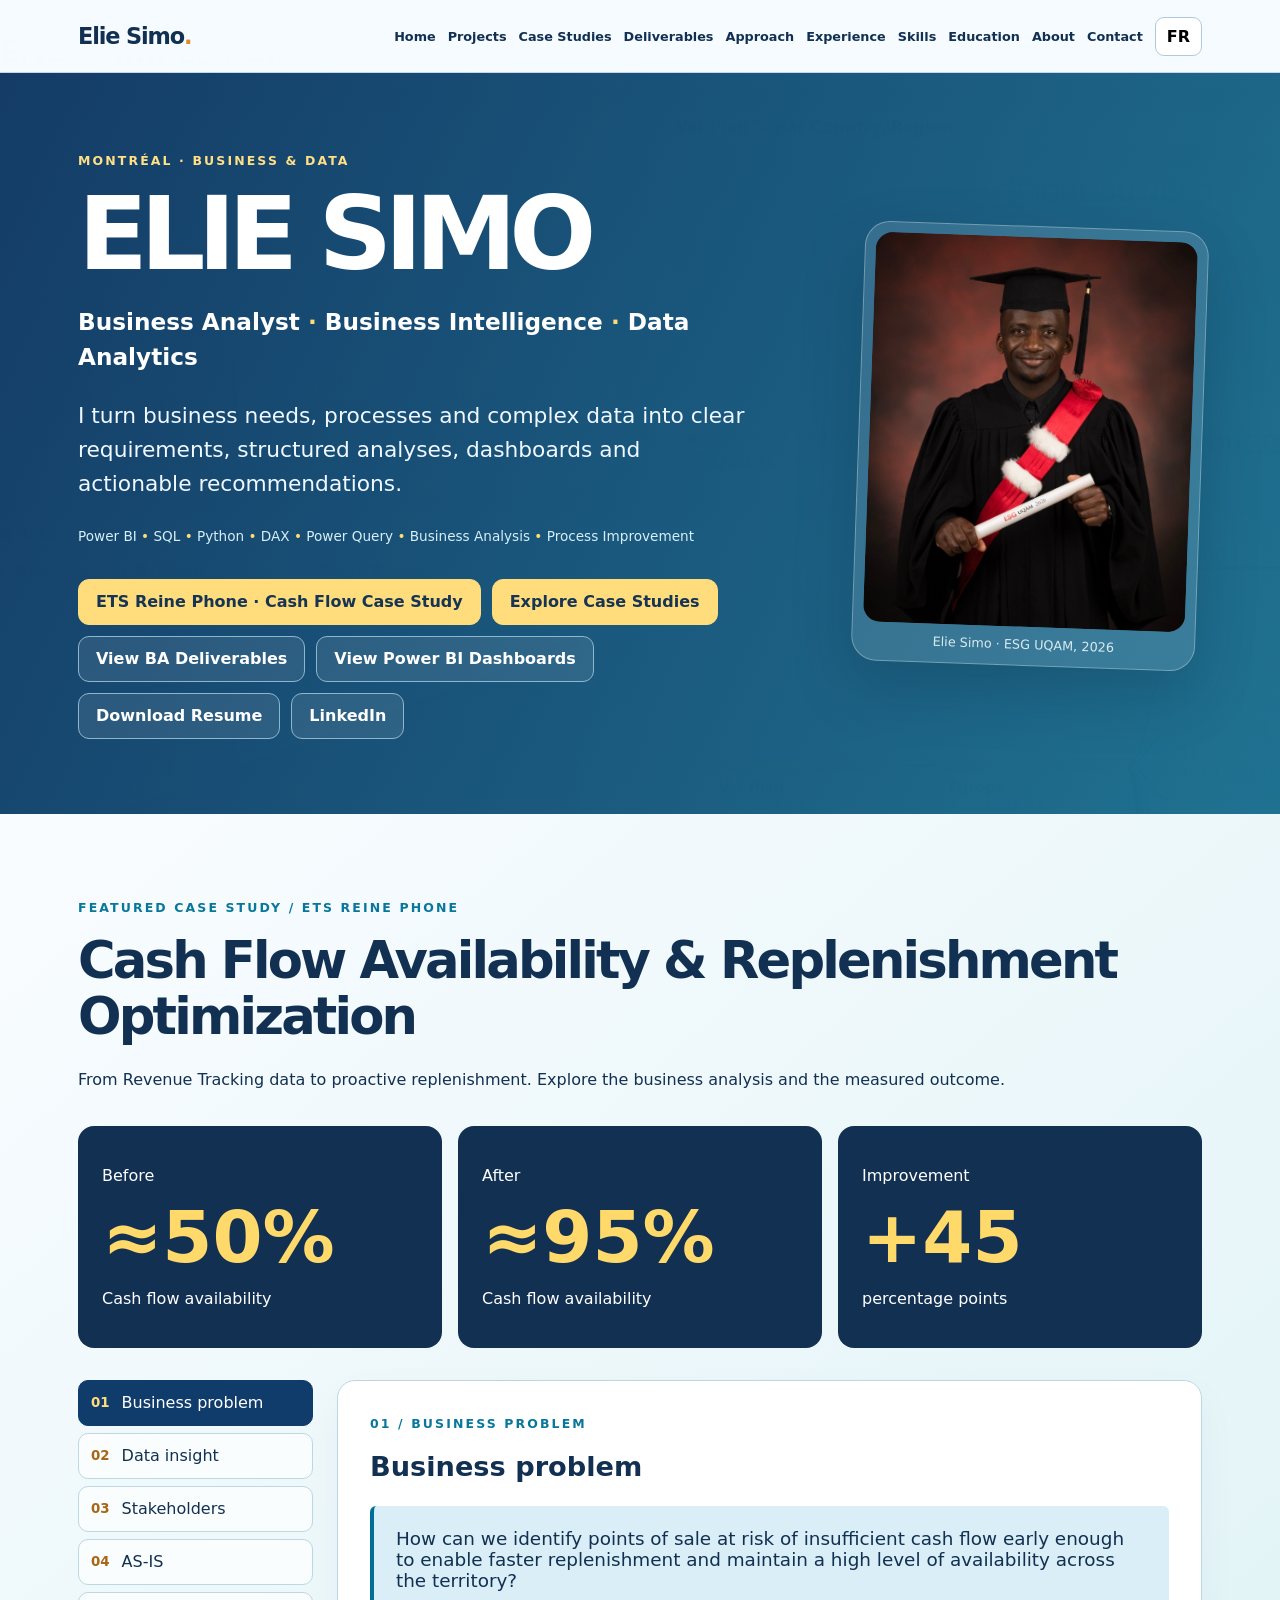
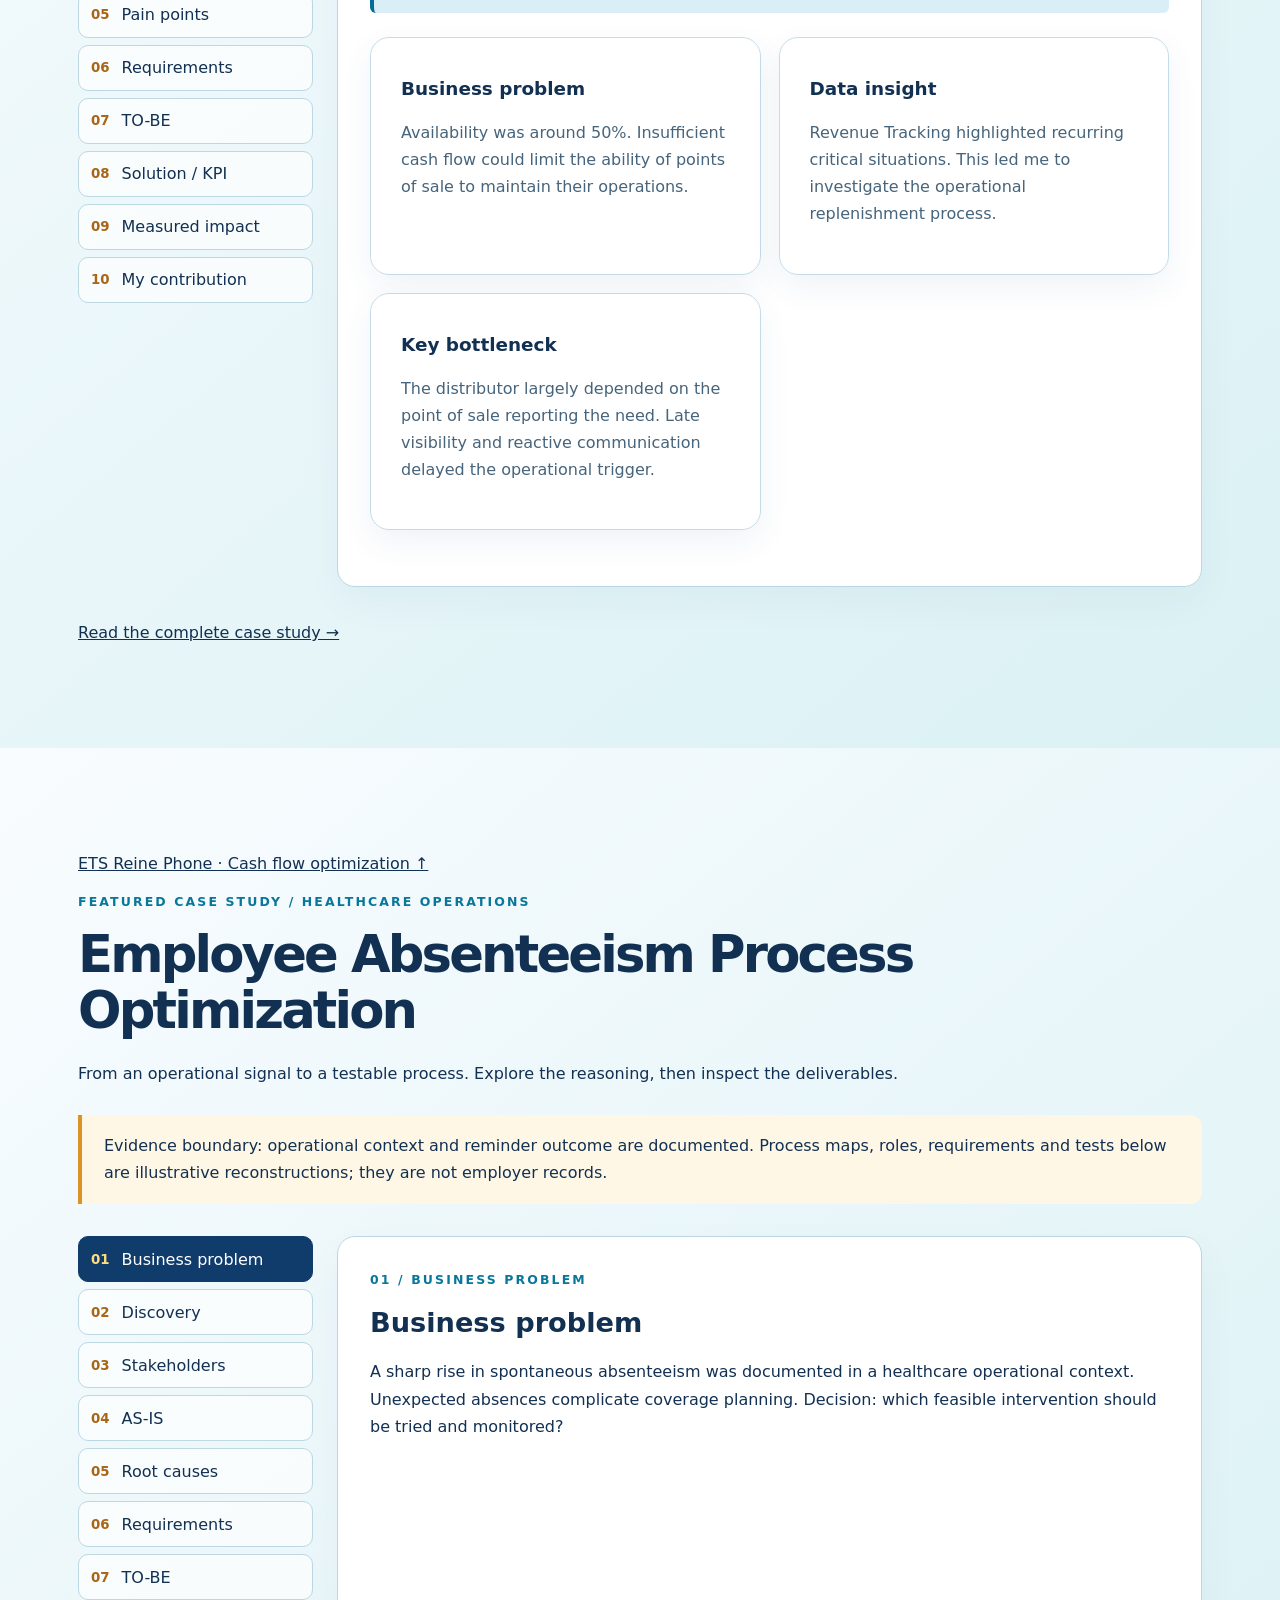
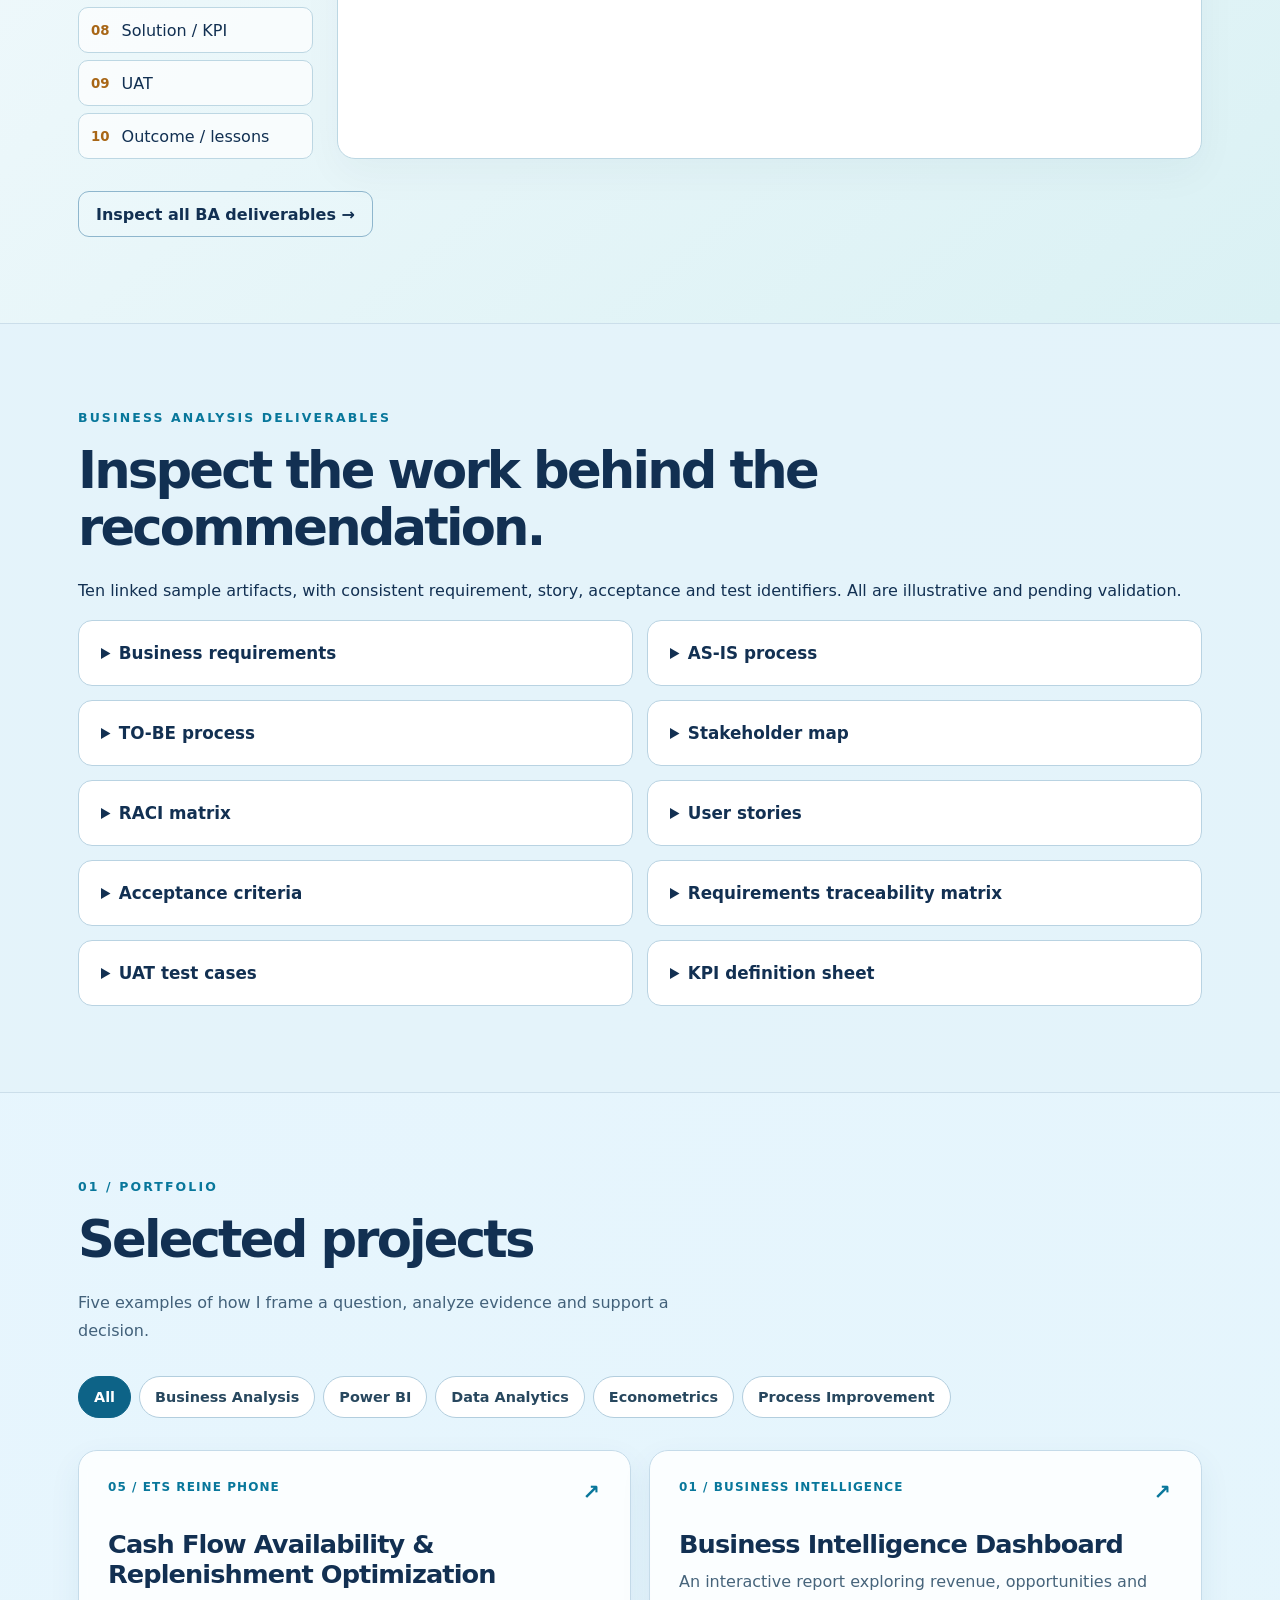
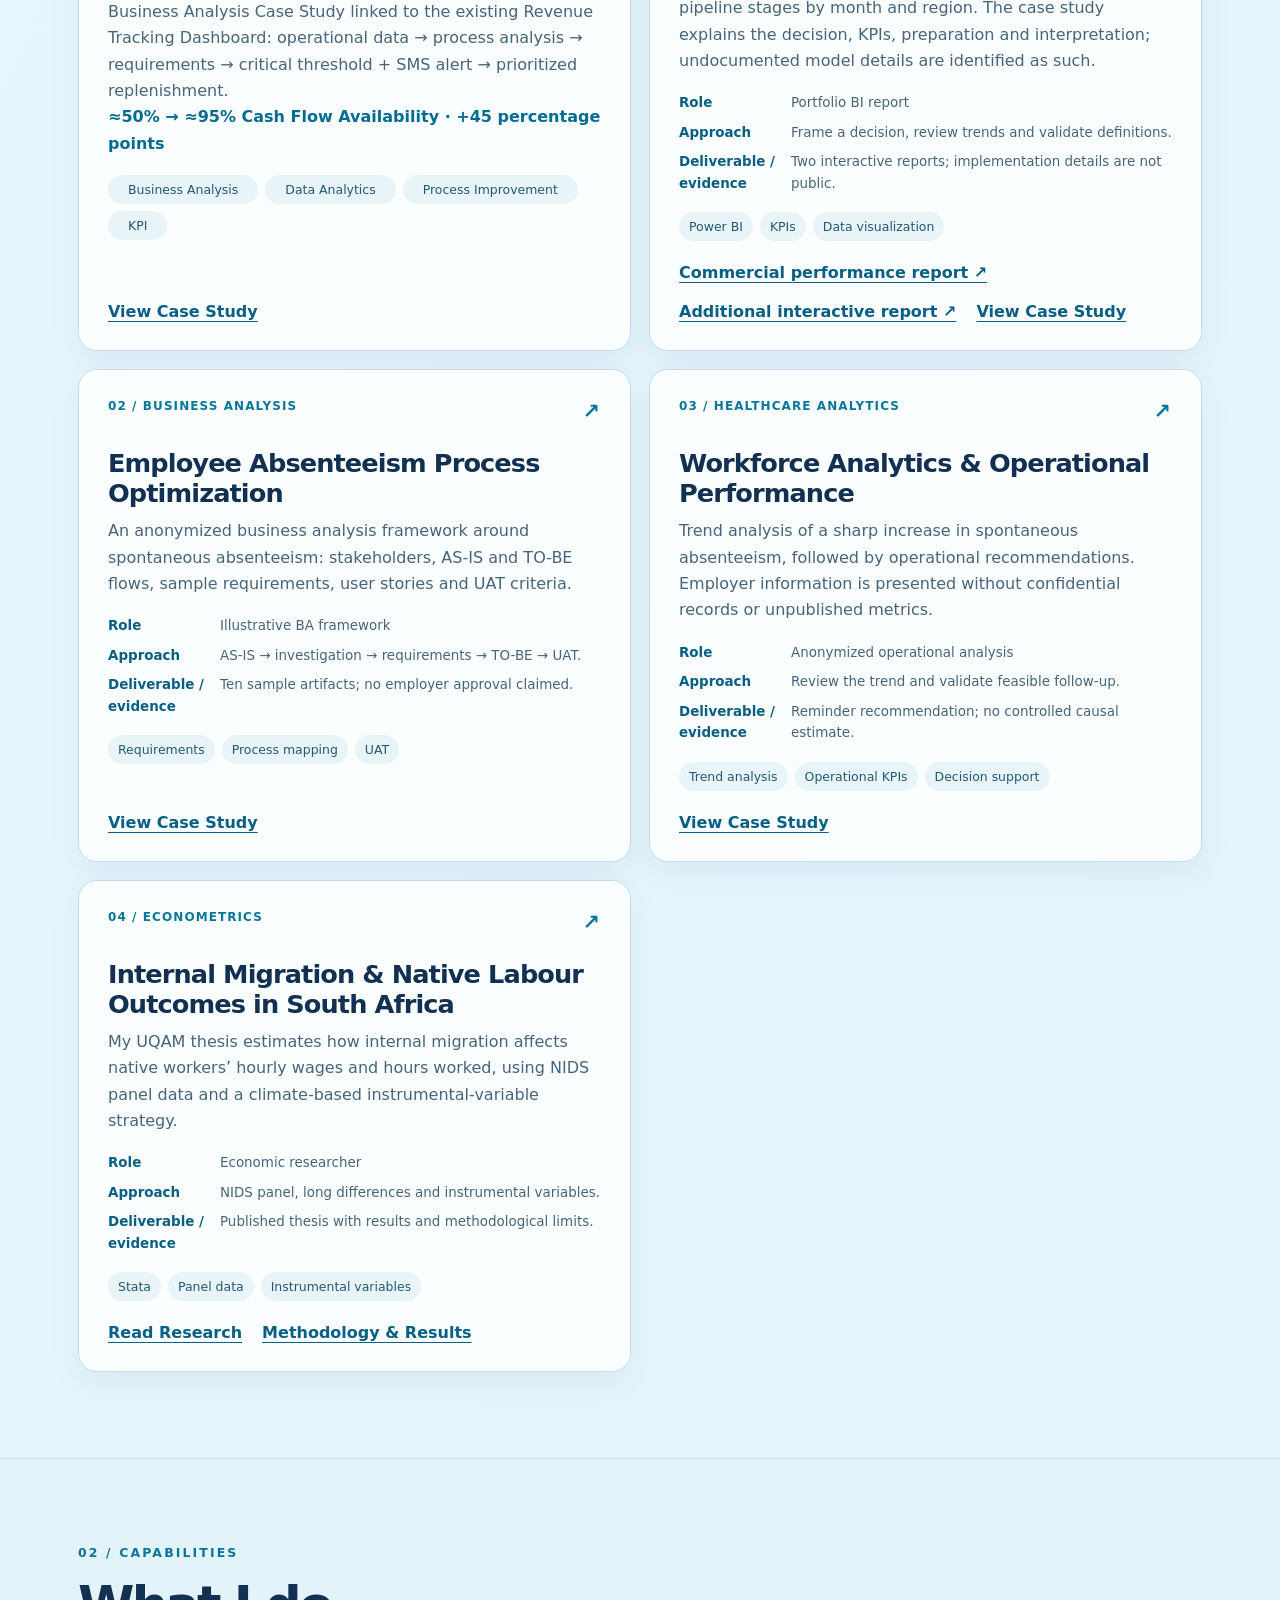
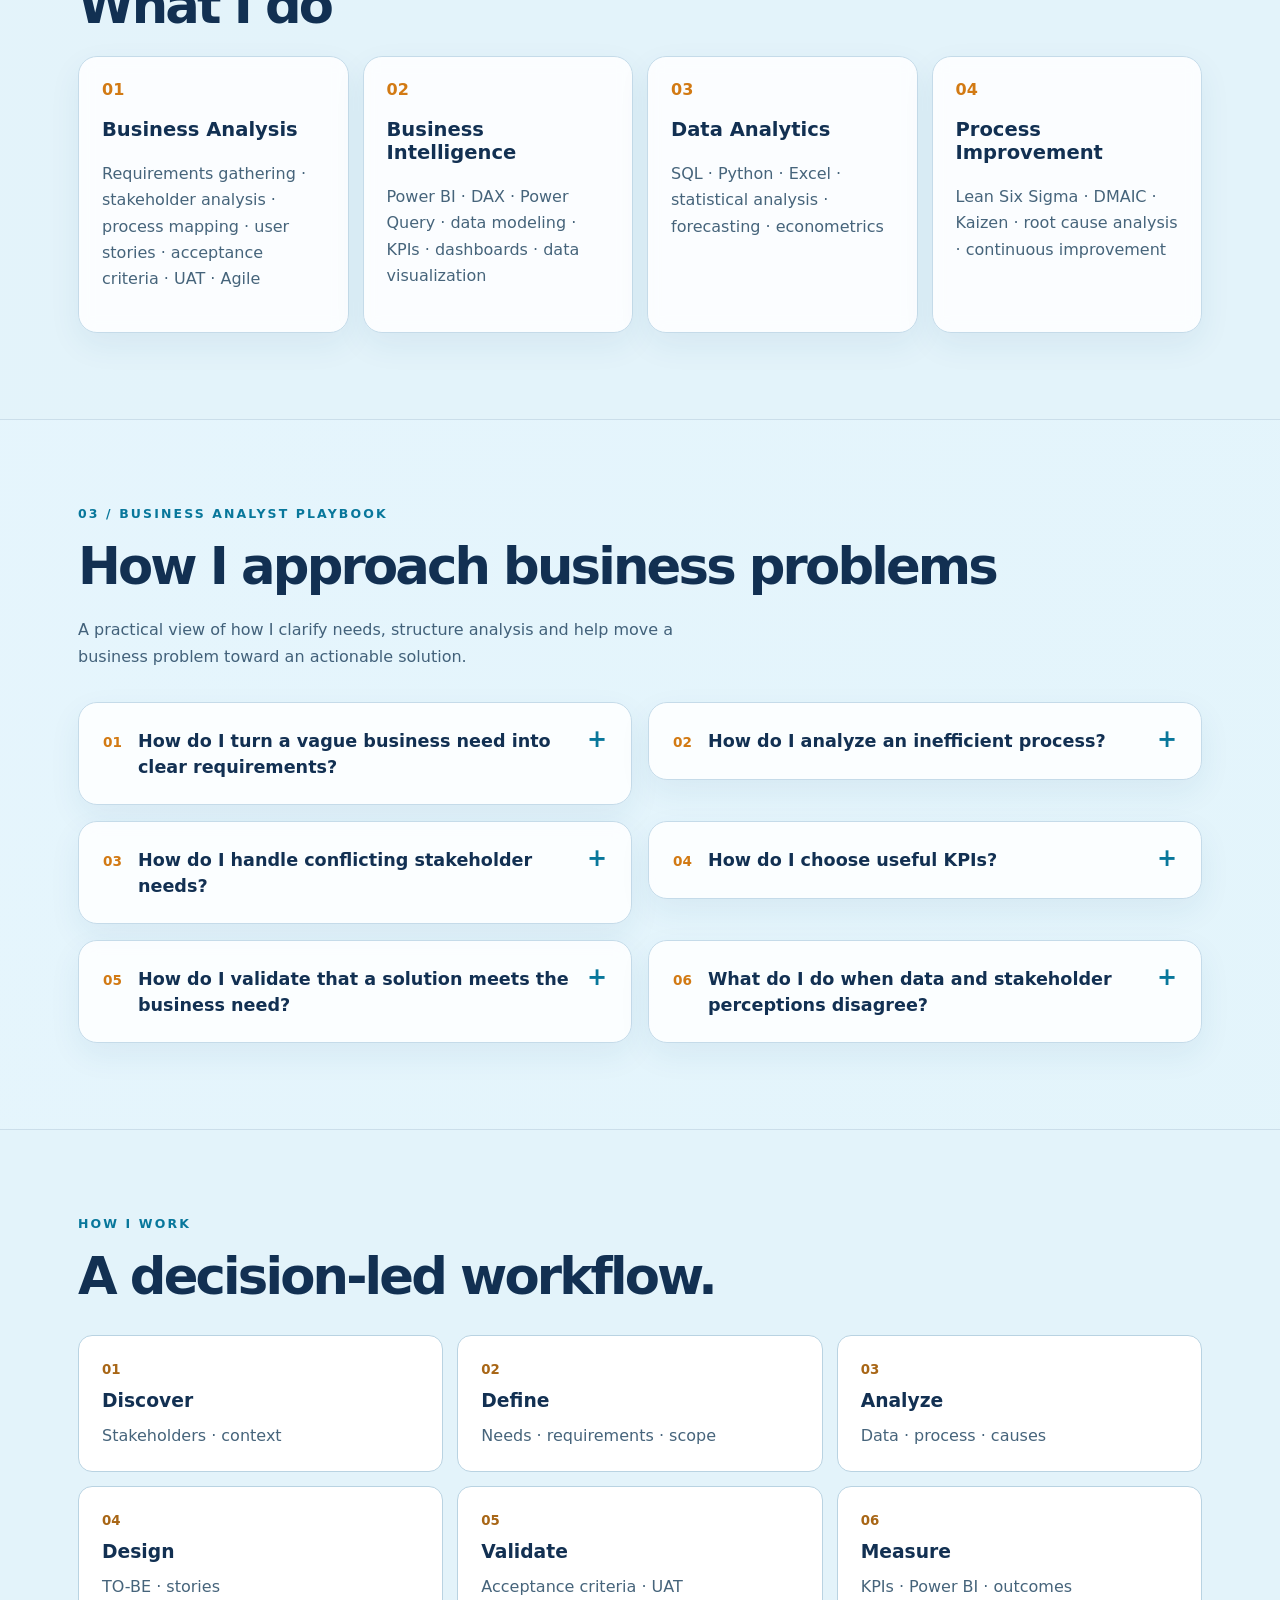
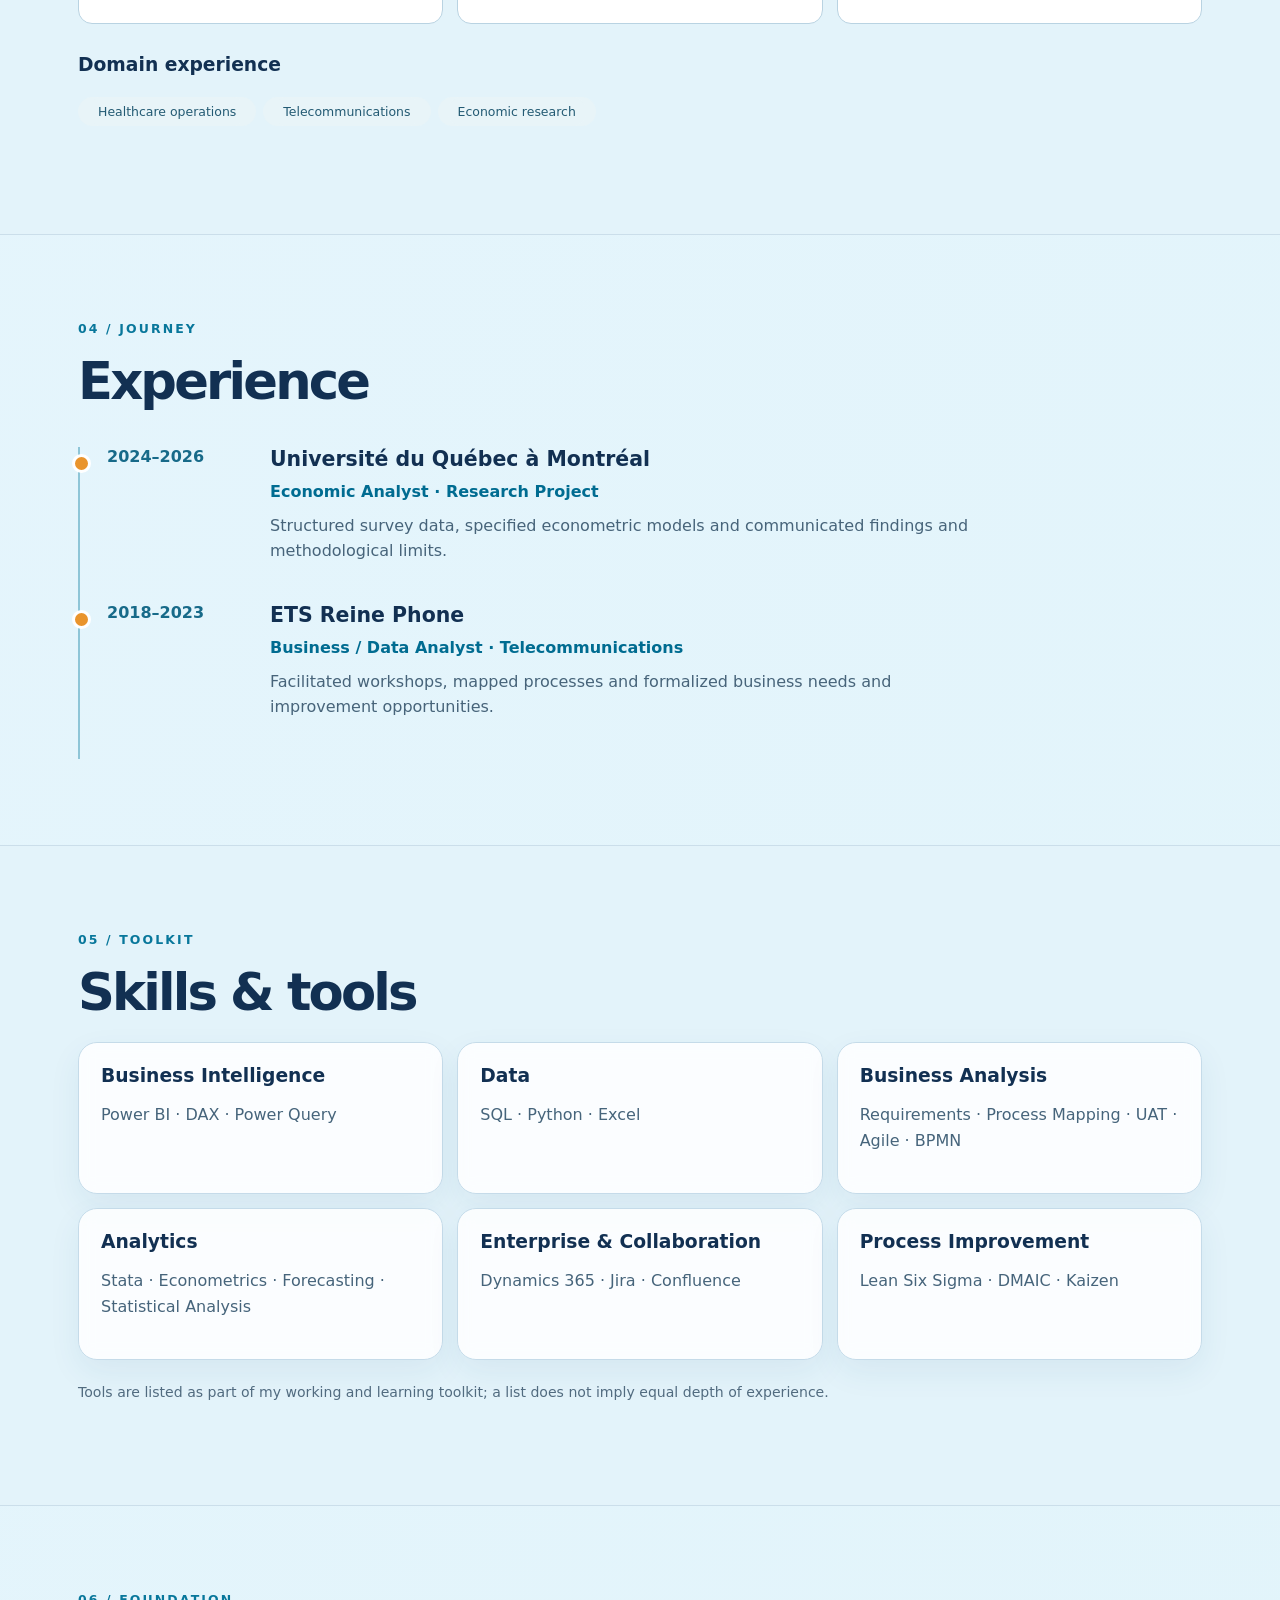
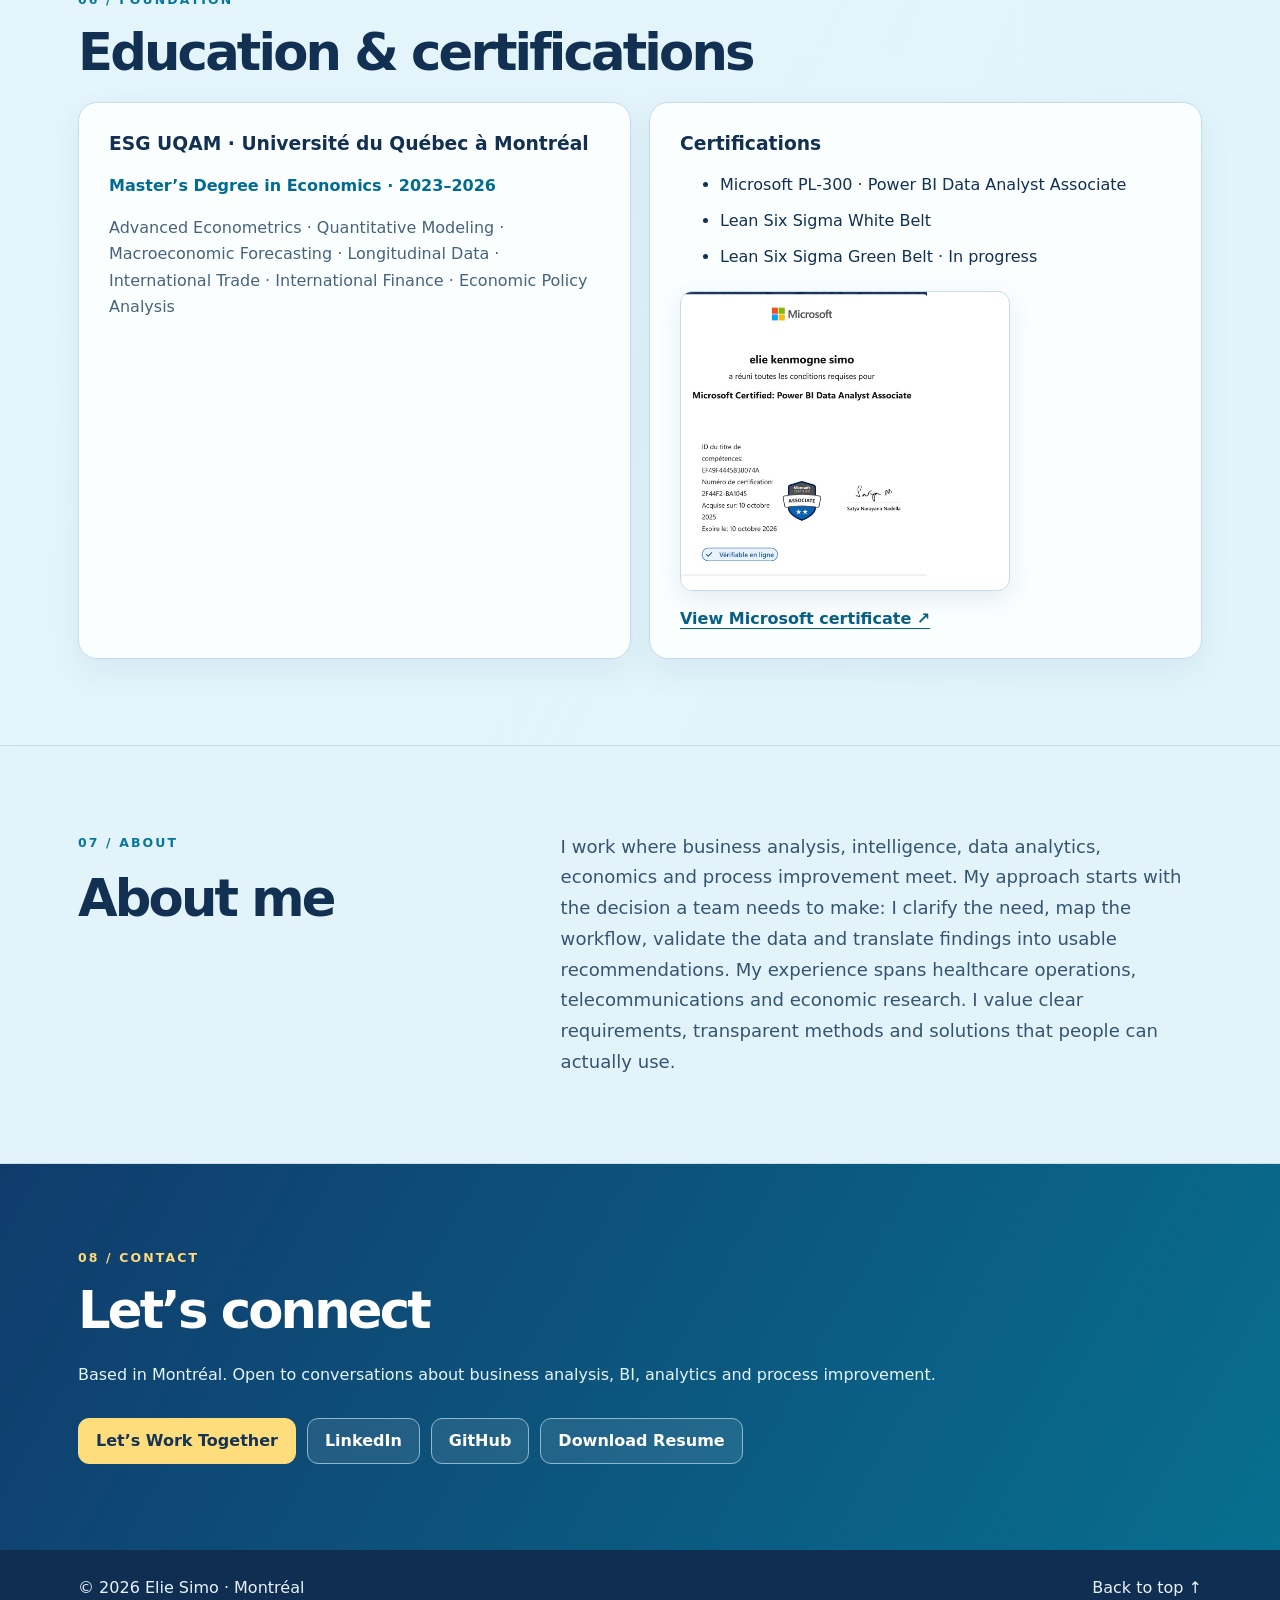
==== commit f4dd7f75: "Present cash flow case study in the same interactive format as process optimization" ====
--- a/index.html
+++ b/index.html
@@ -1,3 +1,3 @@
 <!DOCTYPE html>
 
-<html lang="en"><head><meta charset="utf-8"/><meta content="width=device-width,initial-scale=1" name="viewport"/><title>Elie Simo | Business Analyst &amp; BI Analyst</title><meta content="Elie Simo, Business Analyst in Montréal: bilingual case studies, process maps, sample BA deliverables, Power BI and economic research." name="description"/><meta content="Elie Simo | Business Analyst &amp; BI Analyst" property="og:title"/><meta content="Business analysis, BI and data analytics projects with a focus on decisions and operational impact." property="og:description"/><meta content="website" property="og:type"/><meta content="https://simoelie.github.io/Portfolio-/" property="og:url"/><link href="https://simoelie.github.io/Portfolio-/" rel="canonical"/><link href="style.css?v=proof2" rel="stylesheet"/><link href="data:image/svg+xml,%3Csvg xmlns='http://www.w3.org/2000/svg' viewBox='0 0 64 64'%3E%3Crect width='64' height='64' rx='16' fill='%23133160'/%3E%3Ctext x='10' y='45' font-size='35' fill='%23ffda6a' font-family='Arial' font-weight='bold'%3EES%3C/text%3E%3C/svg%3E" rel="icon"/><meta content="https://simoelie.github.io/Portfolio-/portrait-elie-simo.jpeg" property="og:image"/></head><body><a class="skip" href="#main">Skip to content</a><header><div class="shell nav"><a class="logo" href="#home">Elie Simo<span>.</span></a><button aria-controls="links" aria-expanded="false" aria-label="Open navigation" class="menu">Menu ☰</button><nav aria-label="Main navigation" id="links"><a data-i="home" href="#home">Home</a><a data-i="projects" href="#projects">Projects</a><a href="#case-studies"><span class="copy-en">Case Studies</span><span class="copy-fr">Études de cas</span></a><a href="#deliverables"><span class="copy-en">Deliverables</span><span class="copy-fr">Livrables</span></a><a data-i="approachNav" href="#approach">Approach</a><a data-i="experience" href="#experience">Experience</a><a data-i="skills" href="#skills">Skills</a><a data-i="education" href="#education">Education</a><a data-i="about" href="#about">About</a><a data-i="contact" href="#contact">Contact</a><button aria-label="Switch language" id="lang">FR</button></nav></div></header><main id="main"><section class="hero" id="home"><div class="shell hero-grid"><div><p class="kicker" data-i="location">MONTRÉAL · BUSINESS &amp; DATA</p><h1>ELIE SIMO</h1><p class="roles">Business Analyst <b>·</b> Business Intelligence <b>·</b> Data Analytics</p><p class="statement"><span class="copy-en">I turn business needs, processes and complex data into clear requirements, structured analyses, dashboards and actionable recommendations.</span><span class="copy-fr">Je transforme les besoins d’affaires, les processus et les données complexes en exigences claires, analyses structurées, tableaux de bord et recommandations exploitables.</span></p><p class="tools">Power BI <span>•</span> SQL <span>•</span> Python <span>•</span> DAX <span>•</span> Power Query <span>•</span> Business Analysis <span>•</span> Process Improvement</p><div class="buttons"><a class="btn primary" href="cash-flow-case-study.html"><span class="copy-en">ETS Reine Phone · Cash Flow Case Study</span><span class="copy-fr">ETS Reine Phone · Étude de cas cash flow</span></a><a class="btn primary" href="#case-studies"><span class="copy-en">Explore Case Studies</span><span class="copy-fr">Explorer les études de cas</span></a><a class="btn" href="#deliverables"><span class="copy-en">View BA Deliverables</span><span class="copy-fr">Voir les livrables BA</span></a><a class="btn" href="case-study.html#dashboard"><span class="copy-en">View Power BI Dashboards</span><span class="copy-fr">Voir les tableaux Power BI</span></a><a class="btn" download="" href="CV_Elie_Simo.pdf"><span class="copy-en">Download Resume</span><span class="copy-fr">Télécharger le CV</span></a><a class="btn" href="https://www.linkedin.com/in/elie-kenmogne-simo-213547149/" rel="noopener" target="_blank">LinkedIn</a></div></div><figure class="portrait"><img alt="Elie Simo at his ESG UQAM graduation" fetchpriority="high" height="1702" src="portrait-elie-simo.jpeg" width="1320"/><figcaption data-i="portrait">Elie Simo · ESG UQAM, 2026</figcaption></figure></div></section><section class="section featured" id="case-studies"><div class="shell"><div class="panel"><p class="kicker">ETS REINE PHONE</p><h3><span class="copy-en">Cash Flow Availability &amp; Replenishment Optimization</span><span class="copy-fr">Optimisation de la disponibilité du cash flow</span></h3><p>≈50 % → ≈95 % · <span class="copy-en">+45 percentage points</span><span class="copy-fr">+45 points de pourcentage</span></p><a class="btn primary" href="cash-flow-case-study.html"><span class="copy-en">ETS Reine Phone · Cash Flow Case Study</span><span class="copy-fr">ETS Reine Phone · Étude de cas cash flow</span></a></div><p class="kicker"><span class="copy-en">FEATURED CASE STUDY / HEALTHCARE OPERATIONS</span><span class="copy-fr">ÉTUDE DE CAS / OPÉRATIONS EN SANTÉ</span></p><h2><span class="copy-en"><span class="copy-en">Employee Absenteeism Process Optimization</span><span class="copy-fr">Optimisation du processus d’absentéisme</span></span><span class="copy-fr">Optimisation du processus d’absentéisme</span></h2><p><span class="copy-en">From an operational signal to a testable process. Explore the reasoning, then inspect the deliverables.</span><span class="copy-fr">D’un signal opérationnel à un processus vérifiable. Explorez le raisonnement, puis consultez les livrables.</span></p><div class="evidence-note"><span class="copy-en">Evidence boundary: operational context and reminder outcome are documented. Process maps, roles, requirements and tests below are illustrative reconstructions; they are not employer records.</span><span class="copy-fr">Limite des preuves : le contexte et le résultat du rappel sont documentés. Les processus, rôles, exigences et tests ci-dessous sont des reconstructions illustratives, pas des documents d’employeur.</span></div><div class="case-explorer"><div aria-label="Case study steps" class="step-list" role="tablist"><button aria-controls="panel-0" aria-selected="true" id="step-0" role="tab" tabindex="0"><small>01</small><span class="copy-en">Business problem</span><span class="copy-fr">Problème d’affaires</span></button><button aria-controls="panel-1" aria-selected="false" id="step-1" role="tab" tabindex="-1"><small>02</small><span class="copy-en">Discovery</span><span class="copy-fr">Exploration</span></button><button aria-controls="panel-2" aria-selected="false" id="step-2" role="tab" tabindex="-1"><small>03</small><span class="copy-en">Stakeholders</span><span class="copy-fr">Parties prenantes</span></button><button aria-controls="panel-3" aria-selected="false" id="step-3" role="tab" tabindex="-1"><small>04</small><span class="copy-en">AS-IS</span><span class="copy-fr">AS-IS</span></button><button aria-controls="panel-4" aria-selected="false" id="step-4" role="tab" tabindex="-1"><small>05</small><span class="copy-en">Root causes</span><span class="copy-fr">Causes racines</span></button><button aria-controls="panel-5" aria-selected="false" id="step-5" role="tab" tabindex="-1"><small>06</small><span class="copy-en">Requirements</span><span class="copy-fr">Exigences</span></button><button aria-controls="panel-6" aria-selected="false" id="step-6" role="tab" tabindex="-1"><small>07</small><span class="copy-en">TO-BE</span><span class="copy-fr">TO-BE</span></button><button aria-controls="panel-7" aria-selected="false" id="step-7" role="tab" tabindex="-1"><small>08</small><span class="copy-en">Solution / KPI</span><span class="copy-fr">Solution / KPI</span></button><button aria-controls="panel-8" aria-selected="false" id="step-8" role="tab" tabindex="-1"><small>09</small><span class="copy-en">UAT</span><span class="copy-fr">Recette utilisateur</span></button><button aria-controls="panel-9" aria-selected="false" id="step-9" role="tab" tabindex="-1"><small>10</small><span class="copy-en">Outcome / lessons</span><span class="copy-fr">Résultat / enseignements</span></button></div><div class="step-content"><article aria-labelledby="step-0" id="panel-0" role="tabpanel" tabindex="0"><p class="kicker">01 / <span class="copy-en">Business problem</span><span class="copy-fr">Problème d’affaires</span></p><h3><span class="copy-en">Business problem</span><span class="copy-fr">Problème d’affaires</span></h3><p><span class="copy-en">A sharp rise in spontaneous absenteeism was documented in a healthcare operational context. Unexpected absences complicate coverage planning. Decision: which feasible intervention should be tried and monitored?</span><span class="copy-fr">Une hausse rapide de l’absentéisme spontané est documentée dans un contexte opérationnel de santé. Les absences imprévues compliquent le remplacement. Décision : quelle intervention réalisable essayer et suivre ?</span></p></article><article aria-labelledby="step-1" hidden="" id="panel-1" role="tabpanel" tabindex="0"><p class="kicker">02 / <span class="copy-en">Discovery</span><span class="copy-fr">Exploration</span></p><h3><span class="copy-en">Discovery</span><span class="copy-fr">Exploration</span></h3><p><span class="copy-en">Illustrative discovery plan: clarify period and scope, distinguish counts from rates, identify notice channels, ask who acts on a notice, confirm data access and agree success criteria. Validate these questions with stakeholders before recommending a workflow.</span><span class="copy-fr">Plan d’exploration illustratif : préciser période et périmètre, distinguer effectifs et taux, identifier les canaux de signalement, le responsable de l’action et les accès, puis convenir des critères de succès. Valider ces questions avant de recommander un processus.</span></p></article><article aria-labelledby="step-2" hidden="" id="panel-2" role="tabpanel" tabindex="0"><p class="kicker">03 / <span class="copy-en">Stakeholders</span><span class="copy-fr">Parties prenantes</span></p><h3><span class="copy-en">Stakeholders</span><span class="copy-fr">Parties prenantes</span></h3><div class="table-scroll" tabindex="0"><table><thead><tr><th scope="col"><span class="copy-en">Role</span><span class="copy-fr">Rôle</span></th><th scope="col"><span class="copy-en">Need</span><span class="copy-fr">Besoin</span></th><th scope="col"><span class="copy-en">Influence / interest</span><span class="copy-fr">Influence / intérêt</span></th><th scope="col"><span class="copy-en">Engagement</span><span class="copy-fr">Mobilisation</span></th></tr></thead><tbody><tr><td><span class="copy-en">Manager</span><span class="copy-fr">Gestionnaire</span></td><td><span class="copy-en">Operational continuity</span><span class="copy-fr">Continuité opérationnelle</span></td><td><span class="copy-en">High / high</span><span class="copy-fr">Élevée / élevé</span></td><td><span class="copy-en">Approve scope and priorities</span><span class="copy-fr">Approuver périmètre et priorités</span></td></tr><tr><td><span class="copy-en">Scheduling / operations</span><span class="copy-fr">Horaires / opérations</span></td><td><span class="copy-en">Timely actionable notices</span><span class="copy-fr">Avis exploitables à temps</span></td><td><span class="copy-en">High / high</span><span class="copy-fr">Élevée / élevé</span></td><td><span class="copy-en">Co-design and test workflow</span><span class="copy-fr">Concevoir et tester le processus</span></td></tr><tr><td><span class="copy-en">Employees</span><span class="copy-fr">Employés</span></td><td><span class="copy-en">Clear reporting and privacy</span><span class="copy-fr">Signalement clair et confidentialité</span></td><td><span class="copy-en">Medium / high</span><span class="copy-fr">Moyenne / élevé</span></td><td><span class="copy-en">Validate usability</span><span class="copy-fr">Valider l’utilisation</span></td></tr><tr><td><span class="copy-en">HR / privacy</span><span class="copy-fr">RH / confidentialité</span></td><td><span class="copy-en">Consistent definitions and access</span><span class="copy-fr">Définitions et accès cohérents</span></td><td><span class="copy-en">High / medium</span><span class="copy-fr">Élevée / moyen</span></td><td><span class="copy-en">Review policy and definitions</span><span class="copy-fr">Examiner politiques et définitions</span></td></tr><tr><td><span class="copy-en">Analyst</span><span class="copy-fr">Analyste</span></td><td><span class="copy-en">Evidence and traceability</span><span class="copy-fr">Preuves et traçabilité</span></td><td><span class="copy-en">Medium / high</span><span class="copy-fr">Moyenne / élevé</span></td><td><span class="copy-en">Facilitate and document</span><span class="copy-fr">Faciliter et documenter</span></td></tr></tbody></table></div></article><article aria-labelledby="step-3" hidden="" id="panel-3" role="tabpanel" tabindex="0"><p class="kicker">04 / <span class="copy-en">AS-IS</span><span class="copy-fr">AS-IS</span></p><h3><span class="copy-en">AS-IS</span><span class="copy-fr">AS-IS</span></h3><ol class="process-map"><li><span class="copy-en">Absence reported</span><span class="copy-fr">Absence signalée</span></li><li><span class="copy-en">Manual handoff</span><span class="copy-fr">Transmission manuelle</span></li><li><span class="copy-en">Owner reviews notification</span><span class="copy-fr">Le responsable examine l’avis</span></li><li><span class="copy-en">Coverage decision: available?</span><span class="copy-fr">Décision : remplacement disponible ?</span></li><li><span class="copy-en">Arrange coverage or escalate</span><span class="copy-fr">Organiser le remplacement ou escalader</span></li></ol><p><span class="copy-en">Friction to investigate: delayed visibility, duplicate messages, unclear ownership. This is a reconstructed model, not an observed employer workflow.</span><span class="copy-fr">Irritants à vérifier : visibilité tardive, doublons, responsabilités floues. Ce modèle est reconstruit et ne constitue pas un processus observé chez l’employeur.</span></p></article><article aria-labelledby="step-4" hidden="" id="panel-4" role="tabpanel" tabindex="0"><p class="kicker">05 / <span class="copy-en">Root causes</span><span class="copy-fr">Causes racines</span></p><h3><span class="copy-en">Root causes</span><span class="copy-fr">Causes racines</span></h3><p><span class="copy-en">Documented fact: a short-term absence spike. Hypotheses: late visibility, fragmented messages or ambiguous ownership. None is established as the cause.</span><span class="copy-fr">Fait documenté : une hausse de courte durée. Hypothèses : visibilité tardive, messages fragmentés ou responsabilités floues. Aucune n’est établie comme cause.</span></p><div class="table-scroll" tabindex="0"><table><thead><tr><th scope="col"><span class="copy-en">5 Whys inquiry</span><span class="copy-fr">Questionnement des 5 pourquoi</span></th><th scope="col"><span class="copy-en">Evidence to seek</span><span class="copy-fr">Preuve à rechercher</span></th></tr></thead><tbody><tr><td><span class="copy-en">Why is coverage difficult?</span><span class="copy-fr">Pourquoi le remplacement est-il difficile ?</span></td><td><span class="copy-en">Compare notice time and shift start</span><span class="copy-fr">Comparer avis et début du quart</span></td></tr><tr><td><span class="copy-en">Why is notice visibility late?</span><span class="copy-fr">Pourquoi l’avis est-il visible tardivement ?</span></td><td><span class="copy-en">Review channels and handoffs</span><span class="copy-fr">Examiner canaux et transferts</span></td></tr><tr><td><span class="copy-en">Why does the handoff stall?</span><span class="copy-fr">Pourquoi le transfert bloque-t-il ?</span></td><td><span class="copy-en">Verify ownership and acknowledgement</span><span class="copy-fr">Vérifier responsable et réception</span></td></tr></tbody></table></div><p><span class="copy-en">Stop the chain when evidence is missing; further “whys” require investigation.</span><span class="copy-fr">Arrêter la chaîne lorsque la preuve manque ; les autres « pourquoi » exigent une investigation.</span></p></article><article aria-labelledby="step-5" hidden="" id="panel-5" role="tabpanel" tabindex="0"><p class="kicker">06 / <span class="copy-en">Requirements</span><span class="copy-fr">Exigences</span></p><h3><span class="copy-en">Requirements</span><span class="copy-fr">Exigences</span></h3><div class="table-scroll" tabindex="0"><table><thead><tr><th scope="col"><span class="copy-en">ID</span><span class="copy-fr">ID</span></th><th scope="col"><span class="copy-en">Requirement</span><span class="copy-fr">Exigence</span></th><th scope="col"><span class="copy-en">Type</span><span class="copy-fr">Type</span></th><th scope="col"><span class="copy-en">Priority</span><span class="copy-fr">Priorité</span></th><th scope="col"><span class="copy-en">Business value</span><span class="copy-fr">Valeur d’affaires</span></th><th scope="col"><span class="copy-en">Status</span><span class="copy-fr">État</span></th></tr></thead><tbody><tr><td>BR-001</td><td><span class="copy-en">Make absences visible early enough to act</span><span class="copy-fr">Rendre les absences visibles assez tôt pour agir</span></td><td><span class="copy-en">Business</span><span class="copy-fr">Affaires</span></td><td><span class="copy-en">Must</span><span class="copy-fr">Essentielle</span></td><td><span class="copy-en">Coverage planning</span><span class="copy-fr">Planification du remplacement</span></td><td><span class="copy-en">Proposed</span><span class="copy-fr">Proposée</span></td></tr><tr><td>BR-002</td><td><span class="copy-en">Agree on an owner for each notification</span><span class="copy-fr">Définir un responsable pour chaque avis</span></td><td><span class="copy-en">Business</span><span class="copy-fr">Affaires</span></td><td><span class="copy-en">Must</span><span class="copy-fr">Essentielle</span></td><td><span class="copy-en">Clear handoffs</span><span class="copy-fr">Transferts clairs</span></td><td><span class="copy-en">Proposed</span><span class="copy-fr">Proposée</span></td></tr><tr><td>FR-001</td><td><span class="copy-en">Record timestamp and acknowledgement status</span><span class="copy-fr">Consigner l’horodatage et l’accusé de réception</span></td><td><span class="copy-en">Functional</span><span class="copy-fr">Fonctionnelle</span></td><td><span class="copy-en">Must</span><span class="copy-fr">Essentielle</span></td><td><span class="copy-en">Follow-up visibility</span><span class="copy-fr">Visibilité du suivi</span></td><td><span class="copy-en">Proposed</span><span class="copy-fr">Proposée</span></td></tr><tr><td>FR-002</td><td><span class="copy-en">Escalate unacknowledged notices after an agreed window</span><span class="copy-fr">Escalader les avis sans réponse après un délai convenu</span></td><td><span class="copy-en">Functional</span><span class="copy-fr">Fonctionnelle</span></td><td><span class="copy-en">Should</span><span class="copy-fr">Souhaitable</span></td><td><span class="copy-en">Manage exceptions</span><span class="copy-fr">Gérer les exceptions</span></td><td><span class="copy-en">Proposed</span><span class="copy-fr">Proposée</span></td></tr><tr><td>NFR-001</td><td><span class="copy-en">Restrict access to necessary operational information</span><span class="copy-fr">Limiter l’accès aux informations opérationnelles nécessaires</span></td><td><span class="copy-en">Non-functional</span><span class="copy-fr">Non fonctionnelle</span></td><td><span class="copy-en">Must</span><span class="copy-fr">Essentielle</span></td><td><span class="copy-en">Privacy</span><span class="copy-fr">Confidentialité</span></td><td><span class="copy-en">To validate</span><span class="copy-fr">À valider</span></td></tr></tbody></table></div></article><article aria-labelledby="step-6" hidden="" id="panel-6" role="tabpanel" tabindex="0"><p class="kicker">07 / <span class="copy-en">TO-BE</span><span class="copy-fr">TO-BE</span></p><h3><span class="copy-en">TO-BE</span><span class="copy-fr">TO-BE</span></h3><ol class="process-map"><li><span class="copy-en">Ahead-of-shift reminder</span><span class="copy-fr">Rappel avant le quart</span></li><li><span class="copy-en">Structured absence notification</span><span class="copy-fr">Signalement structuré de l’absence</span></li><li><span class="copy-en">Designated owner acknowledges</span><span class="copy-fr">Accusé de réception du responsable</span></li><li><span class="copy-en">Coverage decision + escalation</span><span class="copy-fr">Décision de remplacement + escalade</span></li><li><span class="copy-en">Record outcome and review KPIs</span><span class="copy-fr">Consigner le résultat et examiner les KPI</span></li></ol><p><span class="copy-en">The reminder is grounded in the documented account. Structured reporting, acknowledgement and escalation are proposed design extensions to validate.</span><span class="copy-fr">Le rappel provient du récit documenté. Le signalement structuré, l’accusé de réception et l’escalade sont des prolongements proposés à valider.</span></p></article><article aria-labelledby="step-7" hidden="" id="panel-7" role="tabpanel" tabindex="0"><p class="kicker">08 / <span class="copy-en">Solution / KPI</span><span class="copy-fr">Solution / KPI</span></p><h3><span class="copy-en">Solution / KPI</span><span class="copy-fr">Solution / KPI</span></h3><div class="table-scroll" tabindex="0"><table><thead><tr><th scope="col"><span class="copy-en">KPI</span><span class="copy-fr">KPI</span></th><th scope="col"><span class="copy-en">Definition</span><span class="copy-fr">Définition</span></th><th scope="col"><span class="copy-en">Input / quality check</span><span class="copy-fr">Entrée / contrôle qualité</span></th><th scope="col"><span class="copy-en">Decision</span><span class="copy-fr">Décision</span></th></tr></thead><tbody><tr><td><span class="copy-en">Acknowledgement delay</span><span class="copy-fr">Délai de prise en charge</span></td><td><span class="copy-en">Acknowledged at − reported at; median minutes</span><span class="copy-fr">Date de réception − date de signalement ; médiane en minutes</span></td><td><span class="copy-en">Valid timestamps, consistent timezone</span><span class="copy-fr">Horodatages valides, fuseau cohérent</span></td><td><span class="copy-en">Review handoff delays</span><span class="copy-fr">Examiner les délais de transfert</span></td></tr><tr><td><span class="copy-en">Coverage lead time</span><span class="copy-fr">Délai de remplacement</span></td><td><span class="copy-en">Coverage confirmed at − reported at</span><span class="copy-fr">Date de confirmation − date de signalement</span></td><td><span class="copy-en">Separate unresolved cases</span><span class="copy-fr">Isoler les cas non résolus</span></td><td><span class="copy-en">Review response capacity</span><span class="copy-fr">Examiner la capacité de réponse</span></td></tr><tr><td><span class="copy-en">Unfilled shift share</span><span class="copy-fr">Part des quarts non remplacés</span></td><td><span class="copy-en">Unfilled affected shifts / affected shifts × 100</span><span class="copy-fr">Quarts touchés non remplacés / quarts touchés × 100</span></td><td><span class="copy-en">Same scope and period in both counts</span><span class="copy-fr">Périmètre et période identiques</span></td><td><span class="copy-en">Prioritize coverage gaps</span><span class="copy-fr">Prioriser les besoins non couverts</span></td></tr></tbody></table></div><p><span class="copy-en">Proposed definitions, no measured values or targets. Agree on baseline, owner, refresh frequency and exclusions before use.</span><span class="copy-fr">Définitions proposées, sans valeurs mesurées ni cibles. Convenir de la référence, du responsable, de la fréquence et des exclusions avant utilisation.</span></p></article><article aria-labelledby="step-8" hidden="" id="panel-8" role="tabpanel" tabindex="0"><p class="kicker">09 / <span class="copy-en">UAT</span><span class="copy-fr">Recette utilisateur</span></p><h3><span class="copy-en">UAT</span><span class="copy-fr">Recette utilisateur</span></h3><div class="table-scroll" tabindex="0"><table><thead><tr><th scope="col"><span class="copy-en">Test</span><span class="copy-fr">Test</span></th><th scope="col"><span class="copy-en">Requirement / criteria</span><span class="copy-fr">Exigence / critères</span></th><th scope="col"><span class="copy-en">Scenario</span><span class="copy-fr">Scénario</span></th><th scope="col"><span class="copy-en">Expected result</span><span class="copy-fr">Résultat attendu</span></th><th scope="col"><span class="copy-en">Actual result</span><span class="copy-fr">Résultat obtenu</span></th><th scope="col"><span class="copy-en">Status</span><span class="copy-fr">État</span></th></tr></thead><tbody><tr><td>TC-001</td><td>FR-001 / AC-001</td><td><span class="copy-en">Submit a valid sample notice</span><span class="copy-fr">Soumettre un avis fictif valide</span></td><td><span class="copy-en">One timestamped item</span><span class="copy-fr">Un élément horodaté</span></td><td><span class="copy-en">Not executed</span><span class="copy-fr">Non exécuté</span></td><td><span class="copy-en">Pending</span><span class="copy-fr">En attente</span></td></tr><tr><td>TC-002</td><td>FR-001 / AC-002</td><td><span class="copy-en">Submit the same sample notice twice</span><span class="copy-fr">Soumettre deux fois le même avis fictif</span></td><td><span class="copy-en">Duplicate flagged</span><span class="copy-fr">Doublon signalé</span></td><td><span class="copy-en">Not executed</span><span class="copy-fr">Non exécuté</span></td><td><span class="copy-en">Pending</span><span class="copy-fr">En attente</span></td></tr><tr><td>TC-003</td><td>FR-002 / AC-003</td><td><span class="copy-en">Exceed the agreed acknowledgement window</span><span class="copy-fr">Dépasser le délai de réponse convenu</span></td><td><span class="copy-en">Escalation recorded</span><span class="copy-fr">Escalade consignée</span></td><td><span class="copy-en">Not executed</span><span class="copy-fr">Non exécuté</span></td><td><span class="copy-en">Pending</span><span class="copy-fr">En attente</span></td></tr><tr><td>TC-004</td><td>NFR-001 / AC-004</td><td><span class="copy-en">Attempt access without permission</span><span class="copy-fr">Tenter un accès sans autorisation</span></td><td><span class="copy-en">Access denied</span><span class="copy-fr">Accès refusé</span></td><td><span class="copy-en">Not executed</span><span class="copy-fr">Non exécuté</span></td><td><span class="copy-en">Pending</span><span class="copy-fr">En attente</span></td></tr></tbody></table></div><p><span class="copy-en">Execution prerequisites: approved time window, representative users, synthetic records and agreed permissions. No test results or sign-off are claimed.</span><span class="copy-fr">Prérequis : délai approuvé, utilisateurs représentatifs, données synthétiques et droits convenus. Aucun résultat de test ni approbation n’est revendiqué.</span></p></article><article aria-labelledby="step-9" hidden="" id="panel-9" role="tabpanel" tabindex="0"><p class="kicker">10 / <span class="copy-en">Outcome / lessons</span><span class="copy-fr">Résultat / enseignements</span></p><h3><span class="copy-en">Outcome / lessons</span><span class="copy-fr">Résultat / enseignements</span></h3><p><span class="copy-en">The original account describes an ahead-of-shift reminder followed by a return toward normal. It does not establish a controlled causal effect or a precise improvement figure. Lesson: combine timely operational action with agreed definitions and follow-up measurement.</span><span class="copy-fr">Le récit initial décrit un rappel avant le quart, suivi d’un retour vers la normale. Il n’établit ni effet causal contrôlé ni amélioration chiffrée précise. Enseignement : associer une action opérationnelle à temps à des définitions convenues et à un suivi.</span></p></article></div></div><a class="btn" href="#deliverables"><span class="copy-en">Inspect all BA deliverables →</span><span class="copy-fr">Consulter tous les livrables BA →</span></a></div></section><section class="section tint" id="deliverables"><div class="shell"><p class="kicker"><span class="copy-en">BUSINESS ANALYSIS DELIVERABLES</span><span class="copy-fr">LIVRABLES D’ANALYSE D’AFFAIRES</span></p><h2><span class="copy-en">Inspect the work behind the recommendation.</span><span class="copy-fr">Explorez le travail derrière la recommandation.</span></h2><p><span class="copy-en">Ten linked sample artifacts, with consistent requirement, story, acceptance and test identifiers. All are illustrative and pending validation.</span><span class="copy-fr">Dix livrables illustratifs reliés par des identifiants cohérents d’exigences, récits, critères et tests. Tous restent à valider.</span></p><div class="artifact-grid"><details class="artifact" id="requirements"><summary><span class="copy-en">Business requirements</span><span class="copy-fr">Exigences d’affaires</span></summary><div class="artifact-body"><p class="sample"><span class="copy-en">Illustrative example · proposed, not employer-approved</span><span class="copy-fr">Exemple illustratif · proposé, non approuvé par un employeur</span></p><div class="table-scroll" tabindex="0"><table><thead><tr><th scope="col"><span class="copy-en">ID</span><span class="copy-fr">ID</span></th><th scope="col"><span class="copy-en">Requirement</span><span class="copy-fr">Exigence</span></th><th scope="col"><span class="copy-en">Type</span><span class="copy-fr">Type</span></th><th scope="col"><span class="copy-en">Priority</span><span class="copy-fr">Priorité</span></th><th scope="col"><span class="copy-en">Business value</span><span class="copy-fr">Valeur d’affaires</span></th><th scope="col"><span class="copy-en">Status</span><span class="copy-fr">État</span></th></tr></thead><tbody><tr><td>BR-001</td><td><span class="copy-en">Make absences visible early enough to act</span><span class="copy-fr">Rendre les absences visibles assez tôt pour agir</span></td><td><span class="copy-en">Business</span><span class="copy-fr">Affaires</span></td><td><span class="copy-en">Must</span><span class="copy-fr">Essentielle</span></td><td><span class="copy-en">Coverage planning</span><span class="copy-fr">Planification du remplacement</span></td><td><span class="copy-en">Proposed</span><span class="copy-fr">Proposée</span></td></tr><tr><td>BR-002</td><td><span class="copy-en">Agree on an owner for each notification</span><span class="copy-fr">Définir un responsable pour chaque avis</span></td><td><span class="copy-en">Business</span><span class="copy-fr">Affaires</span></td><td><span class="copy-en">Must</span><span class="copy-fr">Essentielle</span></td><td><span class="copy-en">Clear handoffs</span><span class="copy-fr">Transferts clairs</span></td><td><span class="copy-en">Proposed</span><span class="copy-fr">Proposée</span></td></tr><tr><td>FR-001</td><td><span class="copy-en">Record timestamp and acknowledgement status</span><span class="copy-fr">Consigner l’horodatage et l’accusé de réception</span></td><td><span class="copy-en">Functional</span><span class="copy-fr">Fonctionnelle</span></td><td><span class="copy-en">Must</span><span class="copy-fr">Essentielle</span></td><td><span class="copy-en">Follow-up visibility</span><span class="copy-fr">Visibilité du suivi</span></td><td><span class="copy-en">Proposed</span><span class="copy-fr">Proposée</span></td></tr><tr><td>FR-002</td><td><span class="copy-en">Escalate unacknowledged notices after an agreed window</span><span class="copy-fr">Escalader les avis sans réponse après un délai convenu</span></td><td><span class="copy-en">Functional</span><span class="copy-fr">Fonctionnelle</span></td><td><span class="copy-en">Should</span><span class="copy-fr">Souhaitable</span></td><td><span class="copy-en">Manage exceptions</span><span class="copy-fr">Gérer les exceptions</span></td><td><span class="copy-en">Proposed</span><span class="copy-fr">Proposée</span></td></tr><tr><td>NFR-001</td><td><span class="copy-en">Restrict access to necessary operational information</span><span class="copy-fr">Limiter l’accès aux informations opérationnelles nécessaires</span></td><td><span class="copy-en">Non-functional</span><span class="copy-fr">Non fonctionnelle</span></td><td><span class="copy-en">Must</span><span class="copy-fr">Essentielle</span></td><td><span class="copy-en">Privacy</span><span class="copy-fr">Confidentialité</span></td><td><span class="copy-en">To validate</span><span class="copy-fr">À valider</span></td></tr></tbody></table></div></div></details><details class="artifact" id="as-is"><summary><span class="copy-en">AS-IS process</span><span class="copy-fr">Processus AS-IS</span></summary><div class="artifact-body"><p class="sample"><span class="copy-en">Illustrative example · proposed, not employer-approved</span><span class="copy-fr">Exemple illustratif · proposé, non approuvé par un employeur</span></p><ol class="process-map"><li><span class="copy-en">Absence reported</span><span class="copy-fr">Absence signalée</span></li><li><span class="copy-en">Manual handoff</span><span class="copy-fr">Transmission manuelle</span></li><li><span class="copy-en">Owner reviews notification</span><span class="copy-fr">Le responsable examine l’avis</span></li><li><span class="copy-en">Coverage decision: available?</span><span class="copy-fr">Décision : remplacement disponible ?</span></li><li><span class="copy-en">Arrange coverage or escalate</span><span class="copy-fr">Organiser le remplacement ou escalader</span></li></ol><p><span class="copy-en">Friction to investigate: delayed visibility, duplicate messages, unclear ownership. This is a reconstructed model, not an observed employer workflow.</span><span class="copy-fr">Irritants à vérifier : visibilité tardive, doublons, responsabilités floues. Ce modèle est reconstruit et ne constitue pas un processus observé chez l’employeur.</span></p></div></details><details class="artifact" id="to-be"><summary><span class="copy-en">TO-BE process</span><span class="copy-fr">Processus TO-BE</span></summary><div class="artifact-body"><p class="sample"><span class="copy-en">Illustrative example · proposed, not employer-approved</span><span class="copy-fr">Exemple illustratif · proposé, non approuvé par un employeur</span></p><ol class="process-map"><li><span class="copy-en">Ahead-of-shift reminder</span><span class="copy-fr">Rappel avant le quart</span></li><li><span class="copy-en">Structured absence notification</span><span class="copy-fr">Signalement structuré de l’absence</span></li><li><span class="copy-en">Designated owner acknowledges</span><span class="copy-fr">Accusé de réception du responsable</span></li><li><span class="copy-en">Coverage decision + escalation</span><span class="copy-fr">Décision de remplacement + escalade</span></li><li><span class="copy-en">Record outcome and review KPIs</span><span class="copy-fr">Consigner le résultat et examiner les KPI</span></li></ol><p><span class="copy-en">The reminder is grounded in the documented account. Structured reporting, acknowledgement and escalation are proposed design extensions to validate.</span><span class="copy-fr">Le rappel provient du récit documenté. Le signalement structuré, l’accusé de réception et l’escalade sont des prolongements proposés à valider.</span></p></div></details><details class="artifact" id="stakeholders"><summary><span class="copy-en">Stakeholder map</span><span class="copy-fr">Carte des parties prenantes</span></summary><div class="artifact-body"><p class="sample"><span class="copy-en">Illustrative example · proposed, not employer-approved</span><span class="copy-fr">Exemple illustratif · proposé, non approuvé par un employeur</span></p><div class="table-scroll" tabindex="0"><table><thead><tr><th scope="col"><span class="copy-en">Role</span><span class="copy-fr">Rôle</span></th><th scope="col"><span class="copy-en">Need</span><span class="copy-fr">Besoin</span></th><th scope="col"><span class="copy-en">Influence / interest</span><span class="copy-fr">Influence / intérêt</span></th><th scope="col"><span class="copy-en">Engagement</span><span class="copy-fr">Mobilisation</span></th></tr></thead><tbody><tr><td><span class="copy-en">Manager</span><span class="copy-fr">Gestionnaire</span></td><td><span class="copy-en">Operational continuity</span><span class="copy-fr">Continuité opérationnelle</span></td><td><span class="copy-en">High / high</span><span class="copy-fr">Élevée / élevé</span></td><td><span class="copy-en">Approve scope and priorities</span><span class="copy-fr">Approuver périmètre et priorités</span></td></tr><tr><td><span class="copy-en">Scheduling / operations</span><span class="copy-fr">Horaires / opérations</span></td><td><span class="copy-en">Timely actionable notices</span><span class="copy-fr">Avis exploitables à temps</span></td><td><span class="copy-en">High / high</span><span class="copy-fr">Élevée / élevé</span></td><td><span class="copy-en">Co-design and test workflow</span><span class="copy-fr">Concevoir et tester le processus</span></td></tr><tr><td><span class="copy-en">Employees</span><span class="copy-fr">Employés</span></td><td><span class="copy-en">Clear reporting and privacy</span><span class="copy-fr">Signalement clair et confidentialité</span></td><td><span class="copy-en">Medium / high</span><span class="copy-fr">Moyenne / élevé</span></td><td><span class="copy-en">Validate usability</span><span class="copy-fr">Valider l’utilisation</span></td></tr><tr><td><span class="copy-en">HR / privacy</span><span class="copy-fr">RH / confidentialité</span></td><td><span class="copy-en">Consistent definitions and access</span><span class="copy-fr">Définitions et accès cohérents</span></td><td><span class="copy-en">High / medium</span><span class="copy-fr">Élevée / moyen</span></td><td><span class="copy-en">Review policy and definitions</span><span class="copy-fr">Examiner politiques et définitions</span></td></tr><tr><td><span class="copy-en">Analyst</span><span class="copy-fr">Analyste</span></td><td><span class="copy-en">Evidence and traceability</span><span class="copy-fr">Preuves et traçabilité</span></td><td><span class="copy-en">Medium / high</span><span class="copy-fr">Moyenne / élevé</span></td><td><span class="copy-en">Facilitate and document</span><span class="copy-fr">Faciliter et documenter</span></td></tr></tbody></table></div></div></details><details class="artifact" id="raci"><summary><span class="copy-en">RACI matrix</span><span class="copy-fr">Matrice RACI</span></summary><div class="artifact-body"><p class="sample"><span class="copy-en">Illustrative example · proposed, not employer-approved</span><span class="copy-fr">Exemple illustratif · proposé, non approuvé par un employeur</span></p><div class="table-scroll" tabindex="0"><table><thead><tr><th scope="col"><span class="copy-en">Activity</span><span class="copy-fr">Activité</span></th><th scope="col"><span class="copy-en">Analyst</span><span class="copy-fr">Analyste</span></th><th scope="col"><span class="copy-en">Manager</span><span class="copy-fr">Gestionnaire</span></th><th scope="col"><span class="copy-en">Operations</span><span class="copy-fr">Opérations</span></th><th scope="col"><span class="copy-en">HR / privacy</span><span class="copy-fr">RH / confidentialité</span></th></tr></thead><tbody><tr><td><span class="copy-en">Clarify needs</span><span class="copy-fr">Clarifier les besoins</span></td><td>R</td><td>A</td><td>C</td><td>C</td></tr><tr><td><span class="copy-en">Approve process scope</span><span class="copy-fr">Approuver le périmètre</span></td><td>R</td><td>A</td><td>C</td><td>C</td></tr><tr><td><span class="copy-en">Handle notices</span><span class="copy-fr">Traiter les avis</span></td><td>I</td><td>A</td><td>R</td><td>C</td></tr><tr><td><span class="copy-en">Validate access rules</span><span class="copy-fr">Valider les accès</span></td><td>C</td><td>A</td><td>C</td><td>R</td></tr><tr><td><span class="copy-en">Prepare UAT</span><span class="copy-fr">Préparer la recette</span></td><td>R</td><td>A</td><td>C</td><td>C</td></tr><tr><td><span class="copy-en">Review KPIs</span><span class="copy-fr">Examiner les KPI</span></td><td>R</td><td>A</td><td>C</td><td>C</td></tr></tbody></table></div><p><span class="copy-en">R = Responsible · A = Accountable · C = Consulted · I = Informed. Proposed roles; not an employer organization chart.</span><span class="copy-fr">R = Réalise · A = Rend compte / approuve · C = Consulté · I = Informé. Rôles proposés ; ne représente pas l’organigramme d’un employeur.</span></p></div></details><details class="artifact" id="stories"><summary><span class="copy-en">User stories</span><span class="copy-fr">Récits utilisateur</span></summary><div class="artifact-body"><p class="sample"><span class="copy-en">Illustrative example · proposed, not employer-approved</span><span class="copy-fr">Exemple illustratif · proposé, non approuvé par un employeur</span></p><h4>US-001</h4><p><span class="copy-en">As a scheduling coordinator, I want timestamped absence notices so that I can prioritize coverage.</span><span class="copy-fr">Comme coordonnateur des horaires, je veux des avis d’absence horodatés afin de prioriser les remplacements.</span></p><ul><li><strong>AC-001</strong> <span class="copy-en">Given an authorized user and a valid notice, when submitted, then one timestamped item appears.</span><span class="copy-fr">Étant donné un utilisateur autorisé et un avis valide, quand il est soumis, alors un élément horodaté apparaît.</span></li><li><strong>AC-002</strong> <span class="copy-en">Given a duplicate submission, when processed, then it is flagged for review.</span><span class="copy-fr">Étant donné un doublon, quand il est traité, alors il est signalé pour examen.</span></li></ul><h4>US-002</h4><p><span class="copy-en">As a manager, I want unacknowledged notices escalated so that unresolved coverage needs receive attention.</span><span class="copy-fr">Comme gestionnaire, je veux une escalade des avis sans réponse afin que les besoins de remplacement non résolus soient examinés.</span></p><ul><li><strong>AC-003</strong> <span class="copy-en">Given no acknowledgement, when the agreed window expires, then an escalation is recorded.</span><span class="copy-fr">Étant donné un avis sans réponse, quand le délai convenu expire, alors une escalade est consignée.</span></li></ul><h4>US-003</h4><p><span class="copy-en">As an authorized workforce stakeholder, I want aggregated process KPIs so that I can review delays without unnecessary personal details.</span><span class="copy-fr">Comme partie prenante autorisée, je veux des KPI agrégés afin d’examiner les délais sans détails personnels inutiles.</span></p><ul><li><strong>AC-004</strong> <span class="copy-en">Given a user without permission, when opening a restricted view, then access is denied.</span><span class="copy-fr">Étant donné un utilisateur non autorisé, quand il ouvre une vue restreinte, alors l’accès est refusé.</span></li></ul></div></details><details class="artifact" id="criteria"><summary><span class="copy-en">Acceptance criteria</span><span class="copy-fr">Critères d’acceptation</span></summary><div class="artifact-body"><p class="sample"><span class="copy-en">Illustrative example · proposed, not employer-approved</span><span class="copy-fr">Exemple illustratif · proposé, non approuvé par un employeur</span></p><p><span class="copy-en">AC-001–AC-004 are paired with US-001–US-003. Open the user stories to inspect the Given / When / Then criteria.</span><span class="copy-fr">AC-001–AC-004 sont associés aux récits US-001–US-003. Ouvrez les récits pour consulter les critères Étant donné / Quand / Alors.</span></p><a href="#stories"><span class="copy-en">View paired criteria →</span><span class="copy-fr">Voir les critères associés →</span></a></div></details><details class="artifact" id="rtm"><summary><span class="copy-en">Requirements traceability matrix</span><span class="copy-fr">Matrice de traçabilité</span></summary><div class="artifact-body"><p class="sample"><span class="copy-en">Illustrative example · proposed, not employer-approved</span><span class="copy-fr">Exemple illustratif · proposé, non approuvé par un employeur</span></p><div class="table-scroll" tabindex="0"><table><thead><tr><th scope="col"><span class="copy-en">Requirement</span><span class="copy-fr">Exigence</span></th><th scope="col"><span class="copy-en">Objective</span><span class="copy-fr">Objectif</span></th><th scope="col"><span class="copy-en">Story</span><span class="copy-fr">Récit</span></th><th scope="col"><span class="copy-en">Component</span><span class="copy-fr">Composant</span></th><th scope="col"><span class="copy-en">UAT</span><span class="copy-fr">Recette</span></th><th scope="col"><span class="copy-en">Status</span><span class="copy-fr">État</span></th></tr></thead><tbody><tr><td>BR-001 / FR-001</td><td><span class="copy-en">Early visibility</span><span class="copy-fr">Visibilité précoce</span></td><td>US-001</td><td><span class="copy-en">Notice register</span><span class="copy-fr">Registre des avis</span></td><td>TC-001 / TC-002</td><td><span class="copy-en">Proposed</span><span class="copy-fr">Proposée</span></td></tr><tr><td>BR-002 / FR-002</td><td><span class="copy-en">Clear ownership</span><span class="copy-fr">Responsabilité claire</span></td><td>US-002</td><td><span class="copy-en">Escalation queue</span><span class="copy-fr">File d’escalade</span></td><td>TC-003</td><td><span class="copy-en">Proposed</span><span class="copy-fr">Proposée</span></td></tr><tr><td>NFR-001</td><td><span class="copy-en">Restricted access</span><span class="copy-fr">Accès restreint</span></td><td>US-003</td><td><span class="copy-en">Access policy</span><span class="copy-fr">Politique d’accès</span></td><td>TC-004</td><td><span class="copy-en">To validate</span><span class="copy-fr">À valider</span></td></tr></tbody></table></div></div></details><details class="artifact" id="uat"><summary><span class="copy-en">UAT test cases</span><span class="copy-fr">Cas de recette utilisateur</span></summary><div class="artifact-body"><p class="sample"><span class="copy-en">Illustrative example · proposed, not employer-approved</span><span class="copy-fr">Exemple illustratif · proposé, non approuvé par un employeur</span></p><div class="table-scroll" tabindex="0"><table><thead><tr><th scope="col"><span class="copy-en">Test</span><span class="copy-fr">Test</span></th><th scope="col"><span class="copy-en">Requirement / criteria</span><span class="copy-fr">Exigence / critères</span></th><th scope="col"><span class="copy-en">Scenario</span><span class="copy-fr">Scénario</span></th><th scope="col"><span class="copy-en">Expected result</span><span class="copy-fr">Résultat attendu</span></th><th scope="col"><span class="copy-en">Actual result</span><span class="copy-fr">Résultat obtenu</span></th><th scope="col"><span class="copy-en">Status</span><span class="copy-fr">État</span></th></tr></thead><tbody><tr><td>TC-001</td><td>FR-001 / AC-001</td><td><span class="copy-en">Submit a valid sample notice</span><span class="copy-fr">Soumettre un avis fictif valide</span></td><td><span class="copy-en">One timestamped item</span><span class="copy-fr">Un élément horodaté</span></td><td><span class="copy-en">Not executed</span><span class="copy-fr">Non exécuté</span></td><td><span class="copy-en">Pending</span><span class="copy-fr">En attente</span></td></tr><tr><td>TC-002</td><td>FR-001 / AC-002</td><td><span class="copy-en">Submit the same sample notice twice</span><span class="copy-fr">Soumettre deux fois le même avis fictif</span></td><td><span class="copy-en">Duplicate flagged</span><span class="copy-fr">Doublon signalé</span></td><td><span class="copy-en">Not executed</span><span class="copy-fr">Non exécuté</span></td><td><span class="copy-en">Pending</span><span class="copy-fr">En attente</span></td></tr><tr><td>TC-003</td><td>FR-002 / AC-003</td><td><span class="copy-en">Exceed the agreed acknowledgement window</span><span class="copy-fr">Dépasser le délai de réponse convenu</span></td><td><span class="copy-en">Escalation recorded</span><span class="copy-fr">Escalade consignée</span></td><td><span class="copy-en">Not executed</span><span class="copy-fr">Non exécuté</span></td><td><span class="copy-en">Pending</span><span class="copy-fr">En attente</span></td></tr><tr><td>TC-004</td><td>NFR-001 / AC-004</td><td><span class="copy-en">Attempt access without permission</span><span class="copy-fr">Tenter un accès sans autorisation</span></td><td><span class="copy-en">Access denied</span><span class="copy-fr">Accès refusé</span></td><td><span class="copy-en">Not executed</span><span class="copy-fr">Non exécuté</span></td><td><span class="copy-en">Pending</span><span class="copy-fr">En attente</span></td></tr></tbody></table></div><p><span class="copy-en">Execution prerequisites: approved time window, representative users, synthetic records and agreed permissions. No test results or sign-off are claimed.</span><span class="copy-fr">Prérequis : délai approuvé, utilisateurs représentatifs, données synthétiques et droits convenus. Aucun résultat de test ni approbation n’est revendiqué.</span></p></div></details><details class="artifact" id="kpi"><summary><span class="copy-en">KPI definition sheet</span><span class="copy-fr">Fiche de définition des KPI</span></summary><div class="artifact-body"><p class="sample"><span class="copy-en">Illustrative example · proposed, not employer-approved</span><span class="copy-fr">Exemple illustratif · proposé, non approuvé par un employeur</span></p><div class="table-scroll" tabindex="0"><table><thead><tr><th scope="col"><span class="copy-en">KPI</span><span class="copy-fr">KPI</span></th><th scope="col"><span class="copy-en">Definition</span><span class="copy-fr">Définition</span></th><th scope="col"><span class="copy-en">Input / quality check</span><span class="copy-fr">Entrée / contrôle qualité</span></th><th scope="col"><span class="copy-en">Decision</span><span class="copy-fr">Décision</span></th></tr></thead><tbody><tr><td><span class="copy-en">Acknowledgement delay</span><span class="copy-fr">Délai de prise en charge</span></td><td><span class="copy-en">Acknowledged at − reported at; median minutes</span><span class="copy-fr">Date de réception − date de signalement ; médiane en minutes</span></td><td><span class="copy-en">Valid timestamps, consistent timezone</span><span class="copy-fr">Horodatages valides, fuseau cohérent</span></td><td><span class="copy-en">Review handoff delays</span><span class="copy-fr">Examiner les délais de transfert</span></td></tr><tr><td><span class="copy-en">Coverage lead time</span><span class="copy-fr">Délai de remplacement</span></td><td><span class="copy-en">Coverage confirmed at − reported at</span><span class="copy-fr">Date de confirmation − date de signalement</span></td><td><span class="copy-en">Separate unresolved cases</span><span class="copy-fr">Isoler les cas non résolus</span></td><td><span class="copy-en">Review response capacity</span><span class="copy-fr">Examiner la capacité de réponse</span></td></tr><tr><td><span class="copy-en">Unfilled shift share</span><span class="copy-fr">Part des quarts non remplacés</span></td><td><span class="copy-en">Unfilled affected shifts / affected shifts × 100</span><span class="copy-fr">Quarts touchés non remplacés / quarts touchés × 100</span></td><td><span class="copy-en">Same scope and period in both counts</span><span class="copy-fr">Périmètre et période identiques</span></td><td><span class="copy-en">Prioritize coverage gaps</span><span class="copy-fr">Prioriser les besoins non couverts</span></td></tr></tbody></table></div><p><span class="copy-en">Proposed definitions, no measured values or targets. Agree on baseline, owner, refresh frequency and exclusions before use.</span><span class="copy-fr">Définitions proposées, sans valeurs mesurées ni cibles. Convenir de la référence, du responsable, de la fréquence et des exclusions avant utilisation.</span></p></div></details></div></div></section><section class="section" id="projects"><div class="shell"><p class="kicker">01 / PORTFOLIO</p><div class="section-head"><div><h2 data-i="selected">Selected projects</h2><p><span class="copy-en">Five examples of how I frame a question, analyze evidence and support a decision.</span><span class="copy-fr">Cinq exemples de ma façon de définir une question, analyser les faits et soutenir une décision.</span></p></div></div><div aria-label="Filter projects" class="filters" role="group"><button aria-pressed="true" class="active" data-filter="all"><span class="copy-en">All</span><span class="copy-fr">Tous</span></button><button data-filter="business"><span class="copy-en">Business Analysis</span><span class="copy-fr">Analyse d’affaires</span></button><button data-filter="power">Power BI</button><button data-filter="analytics"><span class="copy-en">Data Analytics</span><span class="copy-fr">Analytique des données</span></button><button data-filter="econometrics"><span class="copy-en">Econometrics</span><span class="copy-fr">Économétrie</span></button><button data-filter="process"><span class="copy-en">Process Improvement</span><span class="copy-fr">Amélioration des processus</span></button></div><div class="project-grid"><article class="project" data-cats="business analytics process" id="ets-cash-flow"><div class="project-top"><span>05 / ETS REINE PHONE</span><span class="mark">↗</span></div><h3><span class="copy-en">Cash Flow Availability &amp; Replenishment Optimization</span><span class="copy-fr">Optimisation de la disponibilité du cash flow</span></h3><p><span class="copy-en">Business Analysis Case Study linked to the existing Revenue Tracking Dashboard: operational data → process analysis → requirements → critical threshold + SMS alert → prioritized replenishment.</span><span class="copy-fr">Étude de cas en analyse d’affaires reliée au Revenue Tracking existant : données opérationnelles → analyse du processus → besoins d’affaires → seuil critique + alerte SMS → réapprovisionnement priorisé.</span></p><p class="role"><span class="copy-en">≈50% → ≈95% Cash Flow Availability · +45 percentage points</span><span class="copy-fr">≈50 % → ≈95 % de disponibilité · +45 points de pourcentage</span></p><div class="tags"><span><span class="copy-en">Business Analysis</span><span class="copy-fr">Analyse d’affaires</span></span><span><span class="copy-en">Data Analytics</span><span class="copy-fr">Analyse de données</span></span><span><span class="copy-en">Process Improvement</span><span class="copy-fr">Amélioration des processus</span></span><span><span class="copy-en">KPI</span><span class="copy-fr">KPI</span></span></div><div class="card-actions"><a href="cash-flow-case-study.html"><span class="copy-en">View Case Study</span><span class="copy-fr">Voir l’étude de cas</span></a></div></article><article class="project" data-cats="power analytics"><div class="project-top"><span>01 / BUSINESS INTELLIGENCE</span><span class="mark">↗</span></div><h3><span class="copy-en">Business Intelligence Dashboard</span><span class="copy-fr">Rapports Business Intelligence / Power BI</span></h3><p data-i="p1">An interactive report exploring revenue, opportunities and pipeline stages by month and region. The case study explains the decision, KPIs, preparation and interpretation; undocumented model details are identified as such.</p><dl class="project-proof"><dt><span class="copy-en">Role</span><span class="copy-fr">Rôle</span></dt><dd><span class="copy-en">Portfolio BI report</span><span class="copy-fr">Rapports BI du portfolio</span></dd><dt><span class="copy-en">Approach</span><span class="copy-fr">Approche</span></dt><dd><span class="copy-en">Frame a decision, review trends and validate definitions.</span><span class="copy-fr">Cadrer la décision, examiner les tendances et valider les définitions.</span></dd><dt><span class="copy-en">Deliverable / evidence</span><span class="copy-fr">Livrable / preuve</span></dt><dd><span class="copy-en">Two interactive reports; implementation details are not public.</span><span class="copy-fr">Deux rapports interactifs ; détails d’implémentation non publics.</span></dd></dl><div class="tags"><span>Power BI</span><span>KPIs</span><span>Data visualization</span></div><div class="card-actions"><a href="https://app.powerbi.com/view?r=eyJrIjoiZTdmYWRlNjMtMDBjZi00ZGFlLWEyNWEtYTdmNTlkOTk5NDNlIiwidCI6ImU4YWViMDlkLTc2ZDEtNGE2YS05ZDY2LWNhNjM2NWZkMDg1ZSIsImMiOjF9" rel="noopener" target="_blank"><span class="copy-en">Commercial performance report ↗</span><span class="copy-fr">Rapport de performance commerciale ↗</span></a><a href="https://app.powerbi.com/view?r=eyJrIjoiNjBkZGRhYmUtNjIzZi00ZmM4LWEwNmQtMmQyZmExYTBjM2M2IiwidCI6ImU4YWViMDlkLTc2ZDEtNGE2YS05ZDY2LWNhNjM2NWZkMDg1ZSIsImMiOjF9" rel="noopener" target="_blank"><span class="copy-en">Additional interactive report ↗</span><span class="copy-fr">Rapport interactif complémentaire ↗</span></a><a href="case-study.html#dashboard"><span class="copy-en">View Case Study</span><span class="copy-fr">Explorer l’étude de cas</span></a></div></article><article class="project" data-cats="business process analytics"><div class="project-top"><span>02 / BUSINESS ANALYSIS</span><span class="mark">↗</span></div><h3><span class="copy-en">Employee Absenteeism Process Optimization</span><span class="copy-fr">Optimisation du processus d’absentéisme</span></h3><p data-i="p2">An anonymized business analysis framework around spontaneous absenteeism: stakeholders, AS-IS and TO-BE flows, sample requirements, user stories and UAT criteria.</p><dl class="project-proof"><dt><span class="copy-en">Role</span><span class="copy-fr">Rôle</span></dt><dd><span class="copy-en">Illustrative BA framework</span><span class="copy-fr">Cadre BA illustratif</span></dd><dt><span class="copy-en">Approach</span><span class="copy-fr">Approche</span></dt><dd><span class="copy-en">AS-IS → investigation → requirements → TO-BE → UAT.</span><span class="copy-fr">AS-IS → investigation → exigences → TO-BE → recette.</span></dd><dt><span class="copy-en">Deliverable / evidence</span><span class="copy-fr">Livrable / preuve</span></dt><dd><span class="copy-en">Ten sample artifacts; no employer approval claimed.</span><span class="copy-fr">Dix livrables illustratifs ; aucune approbation d’employeur revendiquée.</span></dd></dl><div class="tags"><span>Requirements</span><span>Process mapping</span><span>UAT</span></div><div class="card-actions"><a href="#case-studies"><span class="copy-en">View Case Study</span><span class="copy-fr">Explorer l’étude de cas</span></a></div></article><article class="project" data-cats="analytics power process"><div class="project-top"><span>03 / HEALTHCARE ANALYTICS</span><span class="mark">↗</span></div><h3><span class="copy-en">Workforce Analytics &amp; Operational Performance</span><span class="copy-fr">Analytique des effectifs et performance opérationnelle</span></h3><p data-i="p3">Trend analysis of a sharp increase in spontaneous absenteeism, followed by operational recommendations. Employer information is presented without confidential records or unpublished metrics.</p><dl class="project-proof"><dt><span class="copy-en">Role</span><span class="copy-fr">Rôle</span></dt><dd><span class="copy-en">Anonymized operational analysis</span><span class="copy-fr">Analyse opérationnelle anonymisée</span></dd><dt><span class="copy-en">Approach</span><span class="copy-fr">Approche</span></dt><dd><span class="copy-en">Review the trend and validate feasible follow-up.</span><span class="copy-fr">Examiner la tendance et valider un suivi réalisable.</span></dd><dt><span class="copy-en">Deliverable / evidence</span><span class="copy-fr">Livrable / preuve</span></dt><dd><span class="copy-en">Reminder recommendation; no controlled causal estimate.</span><span class="copy-fr">Recommandation de rappel ; aucun effet causal contrôlé estimé.</span></dd></dl><div class="tags"><span>Trend analysis</span><span>Operational KPIs</span><span>Decision support</span></div><div class="card-actions"><a href="case-study.html#workforce"><span class="copy-en">View Case Study</span><span class="copy-fr">Explorer l’étude de cas</span></a></div></article><article class="project" data-cats="econometrics analytics"><div class="project-top"><span>04 / ECONOMETRICS</span><span class="mark">↗</span></div><h3><span class="copy-en">Internal Migration &amp; Native Labour Outcomes in South Africa</span><span class="copy-fr">Migration interne et marché du travail en Afrique du Sud</span></h3><p data-i="p4">My UQAM thesis estimates how internal migration affects native workers’ hourly wages and hours worked, using NIDS panel data and a climate-based instrumental-variable strategy.</p><dl class="project-proof"><dt><span class="copy-en">Role</span><span class="copy-fr">Rôle</span></dt><dd><span class="copy-en">Economic researcher</span><span class="copy-fr">Chercheur en économie</span></dd><dt><span class="copy-en">Approach</span><span class="copy-fr">Approche</span></dt><dd><span class="copy-en">NIDS panel, long differences and instrumental variables.</span><span class="copy-fr">Panel NIDS, différences longues et variables instrumentales.</span></dd><dt><span class="copy-en">Deliverable / evidence</span><span class="copy-fr">Livrable / preuve</span></dt><dd><span class="copy-en">Published thesis with results and methodological limits.</span><span class="copy-fr">Mémoire publié avec résultats et limites méthodologiques.</span></dd></dl><div class="tags"><span>Stata</span><span>Panel data</span><span>Instrumental variables</span></div><div class="card-actions"><a href="memoire-elie-simo.pdf" rel="noopener" target="_blank"><span class="copy-en">Read Research</span><span class="copy-fr">Lire le mémoire</span></a><a href="case-study.html#research"><span class="copy-en">Methodology &amp; Results</span><span class="copy-fr">Méthodologie et résultats</span></a></div></article></div></div></section><section class="section tint" id="expertise"><div class="shell"><p class="kicker">02 / CAPABILITIES</p><h2 data-i="what">What I do</h2><div class="four"><article><span class="icon">01</span><h3><span class="copy-en">Business Analysis</span><span class="copy-fr">Analyse d’affaires</span></h3><p><span class="copy-en">Requirements gathering · stakeholder analysis · process mapping · user stories · acceptance criteria · UAT · Agile</span><span class="copy-fr">Recueil des besoins · parties prenantes · processus · récits utilisateur · critères d’acceptation · recette · Agile</span></p></article><article><span class="icon">02</span><h3>Business Intelligence</h3><p><span class="copy-en">Power BI · DAX · Power Query · data modeling · KPIs · dashboards · data visualization</span><span class="copy-fr">Power BI · DAX · Power Query · modélisation · KPI · tableaux de bord · visualisation</span></p></article><article><span class="icon">03</span><h3><span class="copy-en">Data Analytics</span><span class="copy-fr">Analytique des données</span></h3><p><span class="copy-en">SQL · Python · Excel · statistical analysis · forecasting · econometrics</span><span class="copy-fr">SQL · Python · Excel · statistiques · prévisions · économétrie</span></p></article><article><span class="icon">04</span><h3><span class="copy-en">Process Improvement</span><span class="copy-fr">Amélioration des processus</span></h3><p><span class="copy-en">Lean Six Sigma · DMAIC · Kaizen · root cause analysis · continuous improvement</span><span class="copy-fr">Lean Six Sigma · DMAIC · Kaizen · causes racines · amélioration continue</span></p></article></div></div></section><section class="section" id="approach"><div class="shell"><p class="kicker">03 / BUSINESS ANALYST PLAYBOOK</p><div class="section-head"><h2 data-i="approachTitle">How I approach business problems</h2><p data-i="approachIntro">A practical view of how I clarify needs, structure analysis and help move a business problem toward an actionable solution.</p></div><div class="approach-grid"><details class="approach-card"><summary><span class="approach-number">01</span><span data-i="q1">How do I turn a vague business need into clear requirements?</span></summary><div class="approach-answer"><p data-i="a1">I start by clarifying the problem, expected outcome, stakeholders and constraints. I then separate needs from proposed solutions, document requirements in clear language and validate them with the people affected before delivery.</p><p class="approach-methods">Stakeholder analysis · Requirements · User stories · Acceptance criteria</p><p><a href="#requirements"><span class="copy-en">See it in practice →</span><span class="copy-fr">Voir la mise en pratique →</span></a></p></div></details><details class="approach-card"><summary><span class="approach-number">02</span><span data-i="q2">How do I analyze an inefficient process?</span></summary><div class="approach-answer"><p data-i="a2">I map the current AS-IS process, identify bottlenecks, handoffs and recurring pain points, then investigate root causes. The TO-BE process is designed around the business objective and validated with stakeholders before implementation.</p><p class="approach-methods">AS-IS / TO-BE · Process mapping · Root cause analysis · Lean Six Sigma</p><p><a href="#as-is"><span class="copy-en">See it in practice →</span><span class="copy-fr">Voir la mise en pratique →</span></a></p></div></details><details class="approach-card"><summary><span class="approach-number">03</span><span data-i="q3">How do I handle conflicting stakeholder needs?</span></summary><div class="approach-answer"><p data-i="a3">I make the competing needs explicit, connect each one to the underlying business objective and assess constraints, impact and dependencies. The goal is to create shared criteria for prioritization rather than treating every request as equally urgent.</p><p class="approach-methods">Workshops · Stakeholder analysis · Prioritization · Traceability</p><p><a href="#stakeholders"><span class="copy-en">See it in practice →</span><span class="copy-fr">Voir la mise en pratique →</span></a></p></div></details><details class="approach-card"><summary><span class="approach-number">04</span><span data-i="q4">How do I choose useful KPIs?</span></summary><div class="approach-answer"><p data-i="a4">I begin with the decision the team needs to make. A KPI should have a clear definition, reliable data source, relevant comparison point and an action that can follow when the measure changes.</p><p class="approach-methods">KPIs · Data validation · Power BI · Decision support</p><p><a href="#kpi"><span class="copy-en">See it in practice →</span><span class="copy-fr">Voir la mise en pratique →</span></a></p></div></details><details class="approach-card"><summary><span class="approach-number">05</span><span data-i="q5">How do I validate that a solution meets the business need?</span></summary><div class="approach-answer"><p data-i="a5">I link the solution back to the approved requirements and define observable acceptance criteria. During validation or UAT, I focus on real business scenarios, exceptions and whether users can complete the intended outcome.</p><p class="approach-methods">UAT · Acceptance criteria · Requirements traceability · Feedback</p><p><a href="#uat"><span class="copy-en">See it in practice →</span><span class="copy-fr">Voir la mise en pratique →</span></a></p></div></details><details class="approach-card"><summary><span class="approach-number">06</span><span data-i="q6">What do I do when data and stakeholder perceptions disagree?</span></summary><div class="approach-answer"><p data-i="a6">I verify definitions, data quality, time periods and scope before drawing a conclusion. I use the discrepancy as a question to investigate, combining quantitative evidence with operational context rather than assuming either source is automatically correct.</p><p class="approach-methods">Data quality · SQL / Excel · Trend analysis · Stakeholder interviews</p><p><a href="#kpi"><span class="copy-en">See it in practice →</span><span class="copy-fr">Voir la mise en pratique →</span></a></p></div></details></div></div></section><section class="section tint" id="how-i-work"><div class="shell"><p class="kicker"><span class="copy-en">HOW I WORK</span><span class="copy-fr">MA FAÇON DE TRAVAILLER</span></p><h2><span class="copy-en">A decision-led workflow.</span><span class="copy-fr">Une démarche guidée par la décision.</span></h2><div class="workflow"><a href="#stakeholders"><small>01</small><h3><span class="copy-en">Discover</span><span class="copy-fr">Explorer</span></h3><p><span class="copy-en">Stakeholders · context</span><span class="copy-fr">Parties prenantes · contexte</span></p></a><a href="#requirements"><small>02</small><h3><span class="copy-en">Define</span><span class="copy-fr">Définir</span></h3><p><span class="copy-en">Needs · requirements · scope</span><span class="copy-fr">Besoins · exigences · périmètre</span></p></a><a href="#as-is"><small>03</small><h3><span class="copy-en">Analyze</span><span class="copy-fr">Analyser</span></h3><p><span class="copy-en">Data · process · causes</span><span class="copy-fr">Données · processus · causes</span></p></a><a href="#to-be"><small>04</small><h3><span class="copy-en">Design</span><span class="copy-fr">Concevoir</span></h3><p><span class="copy-en">TO-BE · stories</span><span class="copy-fr">TO-BE · récits</span></p></a><a href="#uat"><small>05</small><h3><span class="copy-en">Validate</span><span class="copy-fr">Valider</span></h3><p><span class="copy-en">Acceptance criteria · UAT</span><span class="copy-fr">Critères d’acceptation · recette</span></p></a><a href="#kpi"><small>06</small><h3><span class="copy-en">Measure</span><span class="copy-fr">Mesurer</span></h3><p><span class="copy-en">KPIs · Power BI · outcomes</span><span class="copy-fr">KPI · Power BI · résultats</span></p></a></div><h3><span class="copy-en">Domain experience</span><span class="copy-fr">Domaines d’expérience</span></h3><div class="tags"><span><span class="copy-en">Healthcare operations</span><span class="copy-fr">Opérations en santé</span></span><span><span class="copy-en">Telecommunications</span><span class="copy-fr">Télécommunications</span></span><span><span class="copy-en">Economic research</span><span class="copy-fr">Recherche économique</span></span></div></div></section><section class="section" id="experience"><div class="shell"><p class="kicker">04 / JOURNEY</p><h2 data-i="experience">Experience</h2><div class="timeline"><article><span>2024–2026</span><div><h3>Université du Québec à Montréal</h3><p class="role"><span class="copy-en">Economic Analyst · Research Project</span><span class="copy-fr">Analyste économique · Projet de recherche</span></p><p data-i="e2">Structured survey data, specified econometric models and communicated findings and methodological limits.</p></div></article><article><span>2018–2023</span><div><h3>ETS Reine Phone</h3><p class="role"><span class="copy-en">Business / Data Analyst · Telecommunications</span><span class="copy-fr">Analyste d’affaires / données · Télécommunications</span></p><p data-i="e3">Facilitated workshops, mapped processes and formalized business needs and improvement opportunities.</p></div></article></div></div></section><section class="section tint" id="skills"><div class="shell"><p class="kicker">05 / TOOLKIT</p><h2 data-i="skills">Skills &amp; tools</h2><div class="skill-grid"><article><h3>Business Intelligence</h3><p>Power BI · DAX · Power Query</p></article><article><h3><span class="copy-en">Data</span><span class="copy-fr">Données</span></h3><p>SQL · Python · Excel</p></article><article><h3><span class="copy-en">Business Analysis</span><span class="copy-fr">Analyse d’affaires</span></h3><p><span class="copy-en">Requirements · Process Mapping · UAT · Agile · BPMN</span><span class="copy-fr">Exigences · Cartographie des processus · Recette · Agile · BPMN</span></p></article><article><h3><span class="copy-en">Analytics</span><span class="copy-fr">Analytique</span></h3><p><span class="copy-en">Stata · Econometrics · Forecasting · Statistical Analysis</span><span class="copy-fr">Stata · Économétrie · Prévisions · Analyse statistique</span></p></article><article><h3><span class="copy-en">Enterprise &amp; Collaboration</span><span class="copy-fr">Entreprise et collaboration</span></h3><p>Dynamics 365 · Jira · Confluence</p></article><article><h3><span class="copy-en">Process Improvement</span><span class="copy-fr">Amélioration des processus</span></h3><p>Lean Six Sigma · DMAIC · Kaizen</p></article></div><p class="note" data-i="toolsNote">Tools are listed as part of my working and learning toolkit; a list does not imply equal depth of experience.</p></div></section><section class="section" id="education"><div class="shell"><p class="kicker">06 / FOUNDATION</p><h2 data-i="education">Education &amp; certifications</h2><div class="two"><article class="panel"><h3>ESG UQAM · Université du Québec à Montréal</h3><p class="role"><span class="copy-en">Master’s Degree in Economics · 2023–2026</span><span class="copy-fr">Maîtrise en économique · 2023–2026</span></p><p><span class="copy-en">Advanced Econometrics · Quantitative Modeling · Macroeconomic Forecasting · Longitudinal Data · International Trade · International Finance · Economic Policy Analysis</span><span class="copy-fr">Économétrie avancée · Modélisation quantitative · Prévisions macroéconomiques · Données longitudinales · Commerce international · Finance internationale · Analyse des politiques économiques</span></p></article><article class="panel"><h3><span class="copy-en">Certifications</span><span class="copy-fr">Certifications</span></h3><ul><li>Microsoft PL-300 · Power BI Data Analyst Associate</li><li>Lean Six Sigma White Belt</li><li><span class="copy-en">Lean Six Sigma Green Belt · In progress</span><span class="copy-fr">Lean Six Sigma Green Belt · En cours</span></li></ul><a aria-label="View Microsoft Power BI Data Analyst Associate certificate in full size" class="certificate" href="certification-microsoft-pl300-elie-simo.jpeg" rel="noopener" target="_blank"><img alt="Microsoft Certified: Power BI Data Analyst Associate certificate awarded to Elie Kenmogne Simo" decoding="async" height="1160" loading="lazy" src="certification-microsoft-pl300-elie-simo.jpeg" width="958"/><span><span class="copy-en">View Microsoft certificate ↗</span><span class="copy-fr">Voir la certification Microsoft ↗</span></span></a></article></div></div></section><section class="section tint" id="about"><div class="shell about"><div><p class="kicker">07 / ABOUT</p><h2 data-i="about">About me</h2></div><p data-i="aboutText">I work where business analysis, intelligence, data analytics, economics and process improvement meet. My approach starts with the decision a team needs to make: I clarify the need, map the workflow, validate the data and translate findings into usable recommendations. My experience spans healthcare operations, telecommunications and economic research. I value clear requirements, transparent methods and solutions that people can actually use.</p></div></section><section class="section contact" id="contact"><div class="shell"><p class="kicker">08 / CONTACT</p><h2 data-i="connect">Let’s connect</h2><p data-i="contactText">Based in Montréal. Open to conversations about business analysis, BI, analytics and process improvement.</p><div class="buttons"><a class="btn primary" data-i="work" href="mailto:simoelie13@gmail.com">Let’s Work Together</a><a class="btn" href="https://www.linkedin.com/in/elie-kenmogne-simo-213547149/" rel="noopener" target="_blank">LinkedIn</a><a class="btn" href="https://github.com/simoelie" rel="noopener" target="_blank">GitHub</a><a class="btn" data-i="resume" download="" href="CV_Elie_Simo.pdf">Download Resume</a></div></div></section></main><footer><div class="shell">© 2026 Elie Simo · Montréal <a data-i="back" href="#home">Back to top ↑</a></div></footer><script defer="" src="script.js?v=proof2"></script></body></html>
+<html lang="en"><head><meta charset="utf-8"/><meta content="width=device-width,initial-scale=1" name="viewport"/><title>Elie Simo | Business Analyst &amp; BI Analyst</title><meta content="Elie Simo, Business Analyst in Montréal: bilingual case studies, process maps, sample BA deliverables, Power BI and economic research." name="description"/><meta content="Elie Simo | Business Analyst &amp; BI Analyst" property="og:title"/><meta content="Business analysis, BI and data analytics projects with a focus on decisions and operational impact." property="og:description"/><meta content="website" property="og:type"/><meta content="https://simoelie.github.io/Portfolio-/" property="og:url"/><link href="https://simoelie.github.io/Portfolio-/" rel="canonical"/><link href="style.css?v=proof2" rel="stylesheet"/><link href="data:image/svg+xml,%3Csvg xmlns='http://www.w3.org/2000/svg' viewBox='0 0 64 64'%3E%3Crect width='64' height='64' rx='16' fill='%23133160'/%3E%3Ctext x='10' y='45' font-size='35' fill='%23ffda6a' font-family='Arial' font-weight='bold'%3EES%3C/text%3E%3C/svg%3E" rel="icon"/><meta content="https://simoelie.github.io/Portfolio-/portrait-elie-simo.jpeg" property="og:image"/><link href="cash-flow.css?v=tabs1" rel="stylesheet"/><style>.cf-single{grid-template-columns:1fr}.cf-single .cf-flow{margin-top:16px}#cash-flow-case-study{scroll-margin-top:90px}#cash-flow-case-study .step-content h2{font-size:1.3rem}</style></head><body><a class="skip" href="#main">Skip to content</a><header><div class="shell nav"><a class="logo" href="#home">Elie Simo<span>.</span></a><button aria-controls="links" aria-expanded="false" aria-label="Open navigation" class="menu">Menu ☰</button><nav aria-label="Main navigation" id="links"><a data-i="home" href="#home">Home</a><a data-i="projects" href="#projects">Projects</a><a href="#case-studies"><span class="copy-en">Case Studies</span><span class="copy-fr">Études de cas</span></a><a href="#deliverables"><span class="copy-en">Deliverables</span><span class="copy-fr">Livrables</span></a><a data-i="approachNav" href="#approach">Approach</a><a data-i="experience" href="#experience">Experience</a><a data-i="skills" href="#skills">Skills</a><a data-i="education" href="#education">Education</a><a data-i="about" href="#about">About</a><a data-i="contact" href="#contact">Contact</a><button aria-label="Switch language" id="lang">FR</button></nav></div></header><main id="main"><section class="hero" id="home"><div class="shell hero-grid"><div><p class="kicker" data-i="location">MONTRÉAL · BUSINESS &amp; DATA</p><h1>ELIE SIMO</h1><p class="roles">Business Analyst <b>·</b> Business Intelligence <b>·</b> Data Analytics</p><p class="statement"><span class="copy-en">I turn business needs, processes and complex data into clear requirements, structured analyses, dashboards and actionable recommendations.</span><span class="copy-fr">Je transforme les besoins d’affaires, les processus et les données complexes en exigences claires, analyses structurées, tableaux de bord et recommandations exploitables.</span></p><p class="tools">Power BI <span>•</span> SQL <span>•</span> Python <span>•</span> DAX <span>•</span> Power Query <span>•</span> Business Analysis <span>•</span> Process Improvement</p><div class="buttons"><a class="btn primary" href="#cash-flow-case-study"><span class="copy-en">ETS Reine Phone · Cash Flow Case Study</span><span class="copy-fr">ETS Reine Phone · Étude de cas cash flow</span></a><a class="btn primary" href="#case-studies"><span class="copy-en">Explore Case Studies</span><span class="copy-fr">Explorer les études de cas</span></a><a class="btn" href="#deliverables"><span class="copy-en">View BA Deliverables</span><span class="copy-fr">Voir les livrables BA</span></a><a class="btn" href="case-study.html#dashboard"><span class="copy-en">View Power BI Dashboards</span><span class="copy-fr">Voir les tableaux Power BI</span></a><a class="btn" download="" href="CV_Elie_Simo.pdf"><span class="copy-en">Download Resume</span><span class="copy-fr">Télécharger le CV</span></a><a class="btn" href="https://www.linkedin.com/in/elie-kenmogne-simo-213547149/" rel="noopener" target="_blank">LinkedIn</a></div></div><figure class="portrait"><img alt="Elie Simo at his ESG UQAM graduation" fetchpriority="high" height="1702" src="portrait-elie-simo.jpeg" width="1320"/><figcaption data-i="portrait">Elie Simo · ESG UQAM, 2026</figcaption></figure></div></section><section class="section featured" id="cash-flow-case-study"><div class="shell"><p class="kicker"><span class="copy-en">FEATURED CASE STUDY / ETS REINE PHONE</span><span class="copy-fr">ÉTUDE DE CAS / ETS REINE PHONE</span></p><h2><span class="copy-en">Cash Flow Availability &amp; Replenishment Optimization</span><span class="copy-fr">Optimisation de la disponibilité et du réapprovisionnement du cash flow</span></h2><p><span class="copy-en">From Revenue Tracking data to proactive replenishment. Explore the business analysis and the measured outcome.</span><span class="copy-fr">Des données du Revenue Tracking au réapprovisionnement proactif. Explorez l’analyse d’affaires et le résultat mesuré.</span></p><div class="cf-impact"><article><p><span class="copy-en">Before</span><span class="copy-fr">Avant</span></p><strong>≈50%</strong><p><span class="copy-en">Cash flow availability</span><span class="copy-fr">Disponibilité du cash flow</span></p></article><article><p><span class="copy-en">After</span><span class="copy-fr">Après</span></p><strong>≈95%</strong><p><span class="copy-en">Cash flow availability</span><span class="copy-fr">Disponibilité du cash flow</span></p></article><article><p><span class="copy-en">Improvement</span><span class="copy-fr">Amélioration</span></p><strong>+45</strong><p><span class="copy-en">percentage points</span><span class="copy-fr">points de pourcentage</span></p></article></div><div class="case-explorer"><div aria-label="Cash flow case study steps" class="step-list" role="tablist"><button aria-controls="cash-panel-0" aria-selected="true" id="cash-step-0" role="tab" tabindex="0"><small>01</small><span class="copy-en">Business problem</span><span class="copy-fr">Problème d’affaires</span></button><button aria-controls="cash-panel-1" aria-selected="false" id="cash-step-1" role="tab" tabindex="-1"><small>02</small><span class="copy-en">Data insight</span><span class="copy-fr">Constat des données</span></button><button aria-controls="cash-panel-2" aria-selected="false" id="cash-step-2" role="tab" tabindex="-1"><small>03</small><span class="copy-en">Stakeholders</span><span class="copy-fr">Parties prenantes</span></button><button aria-controls="cash-panel-3" aria-selected="false" id="cash-step-3" role="tab" tabindex="-1"><small>04</small><span class="copy-en">AS-IS</span><span class="copy-fr">AS-IS</span></button><button aria-controls="cash-panel-4" aria-selected="false" id="cash-step-4" role="tab" tabindex="-1"><small>05</small><span class="copy-en">Pain points</span><span class="copy-fr">Irritants</span></button><button aria-controls="cash-panel-5" aria-selected="false" id="cash-step-5" role="tab" tabindex="-1"><small>06</small><span class="copy-en">Requirements</span><span class="copy-fr">Exigences</span></button><button aria-controls="cash-panel-6" aria-selected="false" id="cash-step-6" role="tab" tabindex="-1"><small>07</small><span class="copy-en">TO-BE</span><span class="copy-fr">TO-BE</span></button><button aria-controls="cash-panel-7" aria-selected="false" id="cash-step-7" role="tab" tabindex="-1"><small>08</small><span class="copy-en">Solution / KPI</span><span class="copy-fr">Solution / KPI</span></button><button aria-controls="cash-panel-8" aria-selected="false" id="cash-step-8" role="tab" tabindex="-1"><small>09</small><span class="copy-en">Measured impact</span><span class="copy-fr">Impact mesuré</span></button><button aria-controls="cash-panel-9" aria-selected="false" id="cash-step-9" role="tab" tabindex="-1"><small>10</small><span class="copy-en">My contribution</span><span class="copy-fr">Ma contribution</span></button></div><div class="step-content"><article aria-labelledby="cash-step-0" id="cash-panel-0" role="tabpanel" tabindex="0"><p class="kicker">01 / <span class="copy-en">Business problem</span><span class="copy-fr">Problème d’affaires</span></p><h3><span class="copy-en">Business problem</span><span class="copy-fr">Problème d’affaires</span></h3><blockquote><span class="copy-en">How can we identify points of sale at risk of insufficient cash flow early enough to enable faster replenishment and maintain a high level of availability across the territory?</span><span class="copy-fr">Comment identifier suffisamment tôt les points de vente présentant un risque d’insuffisance de cash flow afin d’accélérer le réapprovisionnement et de maintenir un niveau élevé de disponibilité sur le territoire ?</span></blockquote><div class="cf-cards"><article class="panel"><h3><span class="copy-en">Business problem</span><span class="copy-fr">Problème d’affaires</span></h3><p><span class="copy-en">Availability was around 50%. Insufficient cash flow could limit the ability of points of sale to maintain their operations.</span><span class="copy-fr">La disponibilité était d’environ 50 %. Un cash flow insuffisant pouvait limiter la continuité des opérations des points de vente.</span></p></article><article class="panel"><h3><span class="copy-en">Data insight</span><span class="copy-fr">Constat issu des données</span></h3><p><span class="copy-en">Revenue Tracking highlighted recurring critical situations. This led me to investigate the operational replenishment process.</span><span class="copy-fr">Le Revenue Tracking révélait des situations critiques récurrentes. Ce constat m’a conduit à examiner le processus opérationnel de réapprovisionnement.</span></p></article><article class="panel"><h3><span class="copy-en">Key bottleneck</span><span class="copy-fr">Goulot principal</span></h3><p><span class="copy-en">The distributor largely depended on the point of sale reporting the need. Late visibility and reactive communication delayed the operational trigger.</span><span class="copy-fr">Le distributeur dépendait largement du signalement du besoin par le point de vente. La visibilité tardive et la communication réactive retardaient le déclenchement de l’intervention.</span></p></article></div></article><article aria-labelledby="cash-step-1" hidden="" id="cash-panel-1" role="tabpanel" tabindex="0"><p class="kicker">02 / <span class="copy-en">Data insight</span><span class="copy-fr">Constat des données</span></p><h3><span class="copy-en">Data insight</span><span class="copy-fr">Constat des données</span></h3><ol class="cf-flow"><li><span class="copy-en">Revenue Tracking data</span><span class="copy-fr">Données Revenue Tracking</span></li><li><span class="copy-en">Cash Flow Availability KPI</span><span class="copy-fr">KPI de disponibilité du cash flow</span></li><li><span class="copy-en">≈50% availability detected</span><span class="copy-fr">Disponibilité ≈50 % détectée</span></li><li><span class="copy-en">Business process investigation</span><span class="copy-fr">Analyse du processus métier</span></li><li><span class="copy-en">Reactive replenishment bottleneck</span><span class="copy-fr">Goulot : réapprovisionnement réactif</span></li><li><span class="copy-en">Requirements + critical threshold</span><span class="copy-fr">Besoins d’affaires + seuil critique</span></li><li><span class="copy-en">SMS to responsible distributor</span><span class="copy-fr">SMS au distributeur responsable</span></li><li><span class="copy-en">Prioritized replenishment</span><span class="copy-fr">Réapprovisionnement priorisé</span></li><li><span class="copy-en">≈95% availability</span><span class="copy-fr">Disponibilité ≈95 %</span></li></ol><p class="cf-callout"><span class="copy-en">Business Intelligence / Data → Business Analysis → Process Improvement → Business Impact</span><span class="copy-fr">Intelligence d’affaires / Données → Analyse d’affaires → Amélioration des processus → Impact métier</span></p></article><article aria-labelledby="cash-step-2" hidden="" id="cash-panel-2" role="tabpanel" tabindex="0"><p class="kicker">03 / <span class="copy-en">Stakeholders</span><span class="copy-fr">Parties prenantes</span></p><h3><span class="copy-en">Stakeholders</span><span class="copy-fr">Parties prenantes</span></h3><div class="cf-cards"><article class="panel"><h3><span class="copy-en">Points of sale</span><span class="copy-fr">Points de vente</span></h3><p><span class="copy-en">Use cash flow for their operations.</span><span class="copy-fr">Utilisent le cash flow pour leurs opérations.</span></p></article><article class="panel"><h3><span class="copy-en">Cash flow distributors</span><span class="copy-fr">Distributeurs de cash flow</span></h3><p><span class="copy-en">Replenish the points of sale under their responsibility.</span><span class="copy-fr">Réapprovisionnent les points de vente dont ils sont responsables.</span></p></article><article class="panel"><h3><span class="copy-en">Field / operational management</span><span class="copy-fr">Gestion terrain / opérationnelle</span></h3><p><span class="copy-en">Monitor operations and availability across the territory.</span><span class="copy-fr">Suivent les opérations et la disponibilité sur le territoire.</span></p></article><article class="panel"><h3><span class="copy-en">Management</span><span class="copy-fr">Direction</span></h3><p><span class="copy-en">Monitor operational performance.</span><span class="copy-fr">Suivent la performance opérationnelle.</span></p></article></div></article><article aria-labelledby="cash-step-3" hidden="" id="cash-panel-3" role="tabpanel" tabindex="0"><p class="kicker">04 / <span class="copy-en">AS-IS</span><span class="copy-fr">AS-IS</span></p><h3><span class="copy-en">AS-IS</span><span class="copy-fr">AS-IS</span></h3><div class="cf-process cf-single"><article><h3><span class="copy-en">AS-IS · Reactive replenishment</span><span class="copy-fr">AS-IS · Réapprovisionnement réactif</span></h3><ol class="cf-flow"><li><span class="copy-en">Cash flow available</span><span class="copy-fr">Cash flow disponible</span></li><li><span class="copy-en">Balance decreases</span><span class="copy-fr">Le solde diminue</span></li><li><span class="copy-en">Low / critical level</span><span class="copy-fr">Niveau faible / critique</span></li><li><span class="copy-en">Point of sale notices</span><span class="copy-fr">Le point de vente constate le besoin</span></li><li><span class="copy-en">Point of sale contacts distributor</span><span class="copy-fr">Le point de vente contacte le distributeur</span></li><li><span class="copy-en">Distributor receives request</span><span class="copy-fr">Le distributeur reçoit la demande</span></li><li><span class="copy-en">Intervention organized</span><span class="copy-fr">L’intervention est organisée</span></li><li><span class="copy-en">Point of sale replenished</span><span class="copy-fr">Le point de vente est réapprovisionné</span></li></ol><p class="cf-callout"><span class="copy-en">Bottleneck: late detection + reactive communication.</span><span class="copy-fr">Goulot : détection tardive + communication réactive.</span></p></article></div></article><article aria-labelledby="cash-step-4" hidden="" id="cash-panel-4" role="tabpanel" tabindex="0"><p class="kicker">05 / <span class="copy-en">Pain points</span><span class="copy-fr">Irritants</span></p><h3><span class="copy-en">Pain points</span><span class="copy-fr">Irritants</span></h3><div class="cf-cards"><article class="panel"><h3><span class="copy-en">Reactive replenishment</span><span class="copy-fr">Réapprovisionnement réactif</span></h3><p><span class="copy-en">Intervention mainly started after the point of sale noticed the need.</span><span class="copy-fr">L’intervention démarrait principalement après le constat du besoin par le point de vente.</span></p></article><article class="panel"><h3><span class="copy-en">Delayed visibility</span><span class="copy-fr">Visibilité tardive</span></h3><p><span class="copy-en">The distributor was not necessarily informed before the balance became critical.</span><span class="copy-fr">Le distributeur n’était pas nécessairement informé avant que le solde devienne critique.</span></p></article><article class="panel"><h3><span class="copy-en">Manual dependency</span><span class="copy-fr">Dépendance au contact manuel</span></h3><p><span class="copy-en">The point of sale had to initiate contact.</span><span class="copy-fr">Le point de vente devait initier le contact.</span></p></article><article class="panel"><h3><span class="copy-en">Difficult prioritization</span><span class="copy-fr">Priorisation difficile</span></h3><p><span class="copy-en">Without an early criticality signal, interventions were harder to prioritize.</span><span class="copy-fr">Sans signal de criticité anticipé, les interventions étaient plus difficiles à prioriser.</span></p></article><article class="panel"><h3><span class="copy-en">Availability risk</span><span class="copy-fr">Risque d’indisponibilité</span></h3><p><span class="copy-en">The sequence from falling balance to reporting and replenishment increased availability risk.</span><span class="copy-fr">La succession baisse du solde, signalement et réapprovisionnement augmentait le risque d’indisponibilité.</span></p></article></div></article><article aria-labelledby="cash-step-5" hidden="" id="cash-panel-5" role="tabpanel" tabindex="0"><p class="kicker">06 / <span class="copy-en">Requirements</span><span class="copy-fr">Exigences</span></p><h3><span class="copy-en">Requirements</span><span class="copy-fr">Exigences</span></h3><ol class="cf-requirements"><li><span class="copy-en">Monitor cash flow availability.</span><span class="copy-fr">Suivre la disponibilité du cash flow.</span></li><li><span class="copy-en">Identify points of sale approaching a critical level.</span><span class="copy-fr">Identifier les points de vente approchant un niveau critique.</span></li><li><span class="copy-en">Define a threshold for critical situations.</span><span class="copy-fr">Définir un seuil de détection des situations critiques.</span></li><li><span class="copy-en">Identify the distributor responsible for each affected point of sale.</span><span class="copy-fr">Identifier le distributeur responsable du point de vente concerné.</span></li><li><span class="copy-en">Inform the distributor promptly when the threshold is reached.</span><span class="copy-fr">Informer rapidement le distributeur lorsque le seuil est atteint.</span></li><li><span class="copy-en">Enable intervention prioritization.</span><span class="copy-fr">Permettre la priorisation des interventions.</span></li><li><span class="copy-en">Measure overall availability over time.</span><span class="copy-fr">Mesurer l’évolution de la disponibilité globale.</span></li></ol></article><article aria-labelledby="cash-step-6" hidden="" id="cash-panel-6" role="tabpanel" tabindex="0"><p class="kicker">07 / <span class="copy-en">TO-BE</span><span class="copy-fr">TO-BE</span></p><h3><span class="copy-en">TO-BE</span><span class="copy-fr">TO-BE</span></h3><div class="cf-process cf-single"><article><h3><span class="copy-en">TO-BE · Proactive replenishment</span><span class="copy-fr">TO-BE · Réapprovisionnement proactif</span></h3><ol class="cf-flow"><li><span class="copy-en">Monitor cash flow</span><span class="copy-fr">Suivre le cash flow</span></li><li><span class="copy-en">Detect critical threshold</span><span class="copy-fr">Détecter le seuil critique</span></li><li><span class="copy-en">Identify point of sale</span><span class="copy-fr">Identifier le point de vente</span></li><li><span class="copy-en">Identify responsible distributor</span><span class="copy-fr">Identifier le distributeur responsable</span></li><li><span class="copy-en">Send SMS alert</span><span class="copy-fr">Envoyer l’alerte SMS</span></li><li><span class="copy-en">Prioritize replenishment</span><span class="copy-fr">Prioriser le réapprovisionnement</span></li><li><span class="copy-en">Replenish point of sale</span><span class="copy-fr">Réapprovisionner le point de vente</span></li><li><span class="copy-en">Return to adequate level</span><span class="copy-fr">Retour à un niveau adéquat</span></li></ol><p class="cf-callout"><span class="copy-en">Earlier visibility → operational triggering → better prioritization.</span><span class="copy-fr">Visibilité anticipée → déclenchement opérationnel → meilleure priorisation.</span></p></article></div></article><article aria-labelledby="cash-step-7" hidden="" id="cash-panel-7" role="tabpanel" tabindex="0"><p class="kicker">08 / <span class="copy-en">Solution / KPI</span><span class="copy-fr">Solution / KPI</span></p><h3><span class="copy-en">Solution / KPI</span><span class="copy-fr">Solution / KPI</span></h3><div class="panel"><p class="kicker">Revenue Tracking Dashboard</p><h3><span class="copy-en">Cash Flow Availability Rate</span><span class="copy-fr">Taux de disponibilité du cash flow</span></h3><p class="cf-formula"><span class="copy-en">(Points of sale with adequate cash flow / Total monitored points of sale) × 100</span><span class="copy-fr">(Points de vente avec un niveau de cash flow adéquat / Total des points de vente suivis) × 100</span></p><p><span class="copy-en">This KPI belongs to the existing Revenue Tracking Dashboard. It supports operational monitoring and decisions about where intervention is needed.</span><span class="copy-fr">Ce KPI appartient au tableau de bord Revenue Tracking existant. Il soutient le suivi opérationnel et les décisions sur les interventions nécessaires.</span></p><p><span class="copy-en">Observed availability: approximately 50% before, maintained around 95% after the process improvement. Difference: 95 − 50 = 45 percentage points.</span><span class="copy-fr">Disponibilité observée : environ 50 % avant, maintenue autour de 95 % après l’amélioration du processus. Écart : 95 − 50 = 45 points de pourcentage.</span></p></div><div class="cf-cards"><article class="panel"><h3><span class="copy-en">Critical threshold</span><span class="copy-fr">Seuil critique</span></h3><p><span class="copy-en">Monitoring identifies a point of sale reaching a critical cash flow level.</span><span class="copy-fr">Le suivi identifie un point de vente atteignant un niveau de cash flow critique.</span></p></article><article class="panel"><h3><span class="copy-en">SMS alert</span><span class="copy-fr">Alerte SMS</span></h3><p><span class="copy-en">The responsible distributor receives an SMS alert so the intervention can be prioritized.</span><span class="copy-fr">Le distributeur responsable reçoit une alerte SMS afin de prioriser son intervention.</span></p></article><article class="panel"><h3><span class="copy-en">Business recommendation</span><span class="copy-fr">Recommandation d’affaires</span></h3><p><span class="copy-en">Use the available data to trigger action earlier, reducing reliance on manual reporting alone.</span><span class="copy-fr">Utiliser les données disponibles pour déclencher l’action plus tôt et réduire la dépendance au seul signalement manuel.</span></p></article></div></article><article aria-labelledby="cash-step-8" hidden="" id="cash-panel-8" role="tabpanel" tabindex="0"><p class="kicker">09 / <span class="copy-en">Measured impact</span><span class="copy-fr">Impact mesuré</span></p><h3><span class="copy-en">Measured impact</span><span class="copy-fr">Impact mesuré</span></h3><div class="panel"><h3><span class="copy-en">Cash flow availability: ≈50% → ≈95%</span><span class="copy-fr">Disponibilité du cash flow : ≈50 % → ≈95 %</span></h3><div class="cf-bar"><span style="width:50%"><span class="copy-en">Before ≈50%</span><span class="copy-fr">Avant ≈50 %</span></span></div><div class="cf-bar cf-after"><span style="width:95%"><span class="copy-en">After ≈95%</span><span class="copy-fr">Après ≈95 %</span></span></div><p><span class="copy-en">A 45-percentage-point improvement, based on approximate observed rates. Availability across the territory was maintained around 95% after the workflow improvement.</span><span class="copy-fr">Une amélioration de 45 points de pourcentage, calculée à partir des taux approximatifs observés. La disponibilité sur le territoire était maintenue autour de 95 % après l’amélioration du processus.</span></p></div><div class="cf-cards"><article class="panel"><h3><span class="copy-en">Operational visibility</span><span class="copy-fr">Visibilité opérationnelle</span></h3><p><span class="copy-en">Better visibility of critical situations and earlier identification of points of sale needing action.</span><span class="copy-fr">Meilleure visibilité des situations critiques et identification plus rapide des points de vente nécessitant une intervention.</span></p></article><article class="panel"><h3><span class="copy-en">Process improvement</span><span class="copy-fr">Amélioration du processus</span></h3><p><span class="copy-en">Less reliance on manual reporting and better prioritization, moving from reactive to proactive replenishment.</span><span class="copy-fr">Moindre dépendance aux signalements manuels et meilleure priorisation, avec un passage du réactif au proactif.</span></p></article></div></article><article aria-labelledby="cash-step-9" hidden="" id="cash-panel-9" role="tabpanel" tabindex="0"><p class="kicker">10 / <span class="copy-en">My contribution</span><span class="copy-fr">Ma contribution</span></p><h3><span class="copy-en">My contribution</span><span class="copy-fr">Ma contribution</span></h3><div class="cf-cards"><article class="panel"><h3><span class="copy-en">Problem Identification</span><span class="copy-fr">Identification du problème</span></h3><p><span class="copy-en">Identified low availability from operational data.</span><span class="copy-fr">Identification de la faible disponibilité à partir des données opérationnelles.</span></p></article><article class="panel"><h3><span class="copy-en">Data Analysis</span><span class="copy-fr">Analyse de données</span></h3><p><span class="copy-en">Used Revenue Tracking data to identify critical situations.</span><span class="copy-fr">Analyse du Revenue Tracking pour identifier les situations critiques.</span></p></article><article class="panel"><h3><span class="copy-en">Process Analysis</span><span class="copy-fr">Analyse des processus</span></h3><p><span class="copy-en">Investigated replenishment and its detection / communication bottleneck.</span><span class="copy-fr">Analyse du réapprovisionnement et du goulot de détection / communication.</span></p></article><article class="panel"><h3><span class="copy-en">Requirements Definition</span><span class="copy-fr">Définition des besoins</span></h3><p><span class="copy-en">Defined monitoring, criticality, point-of-sale identification, distributor identification and notification needs.</span><span class="copy-fr">Définition des besoins de suivi, criticité, identification du point de vente, identification du distributeur et notification.</span></p></article><article class="panel"><h3><span class="copy-en">KPI Design</span><span class="copy-fr">Conception de KPI</span></h3><p><span class="copy-en">Defined and used availability monitoring in the existing Revenue Tracking Dashboard.</span><span class="copy-fr">Définition et utilisation du suivi de disponibilité dans le Revenue Tracking existant.</span></p></article><article class="panel"><h3><span class="copy-en">Process Improvement</span><span class="copy-fr">Amélioration des processus</span></h3><p><span class="copy-en">Shifted the workflow toward proactive intervention.</span><span class="copy-fr">Évolution du processus vers une intervention proactive.</span></p></article><article class="panel"><h3><span class="copy-en">Operational Alerting</span><span class="copy-fr">Alertes opérationnelles</span></h3><p><span class="copy-en">Established the SMS alert logic when a critical threshold was reached.</span><span class="copy-fr">Mise en place de la logique d’alerte SMS lorsque le seuil critique était atteint.</span></p></article><article class="panel"><h3><span class="copy-en">Performance Measurement</span><span class="copy-fr">Mesure de performance</span></h3><p><span class="copy-en">Measured the change in availability: approximately 50% → 95%.</span><span class="copy-fr">Mesure de l’évolution de la disponibilité : environ 50 % → 95 %.</span></p></article></div></article></div></div><p><a href="cash-flow-case-study.html"><span class="copy-en">Read the complete case study →</span><span class="copy-fr">Lire l’étude de cas complète →</span></a></p></div></section><section class="section featured" id="case-studies"><div class="shell"><p><a href="#cash-flow-case-study"><span class="copy-en">ETS Reine Phone · Cash flow optimization ↑</span><span class="copy-fr">ETS Reine Phone · Optimisation du cash flow ↑</span></a></p><p class="kicker"><span class="copy-en">FEATURED CASE STUDY / HEALTHCARE OPERATIONS</span><span class="copy-fr">ÉTUDE DE CAS / OPÉRATIONS EN SANTÉ</span></p><h2><span class="copy-en"><span class="copy-en">Employee Absenteeism Process Optimization</span><span class="copy-fr">Optimisation du processus d’absentéisme</span></span><span class="copy-fr">Optimisation du processus d’absentéisme</span></h2><p><span class="copy-en">From an operational signal to a testable process. Explore the reasoning, then inspect the deliverables.</span><span class="copy-fr">D’un signal opérationnel à un processus vérifiable. Explorez le raisonnement, puis consultez les livrables.</span></p><div class="evidence-note"><span class="copy-en">Evidence boundary: operational context and reminder outcome are documented. Process maps, roles, requirements and tests below are illustrative reconstructions; they are not employer records.</span><span class="copy-fr">Limite des preuves : le contexte et le résultat du rappel sont documentés. Les processus, rôles, exigences et tests ci-dessous sont des reconstructions illustratives, pas des documents d’employeur.</span></div><div class="case-explorer"><div aria-label="Case study steps" class="step-list" role="tablist"><button aria-controls="panel-0" aria-selected="true" id="step-0" role="tab" tabindex="0"><small>01</small><span class="copy-en">Business problem</span><span class="copy-fr">Problème d’affaires</span></button><button aria-controls="panel-1" aria-selected="false" id="step-1" role="tab" tabindex="-1"><small>02</small><span class="copy-en">Discovery</span><span class="copy-fr">Exploration</span></button><button aria-controls="panel-2" aria-selected="false" id="step-2" role="tab" tabindex="-1"><small>03</small><span class="copy-en">Stakeholders</span><span class="copy-fr">Parties prenantes</span></button><button aria-controls="panel-3" aria-selected="false" id="step-3" role="tab" tabindex="-1"><small>04</small><span class="copy-en">AS-IS</span><span class="copy-fr">AS-IS</span></button><button aria-controls="panel-4" aria-selected="false" id="step-4" role="tab" tabindex="-1"><small>05</small><span class="copy-en">Root causes</span><span class="copy-fr">Causes racines</span></button><button aria-controls="panel-5" aria-selected="false" id="step-5" role="tab" tabindex="-1"><small>06</small><span class="copy-en">Requirements</span><span class="copy-fr">Exigences</span></button><button aria-controls="panel-6" aria-selected="false" id="step-6" role="tab" tabindex="-1"><small>07</small><span class="copy-en">TO-BE</span><span class="copy-fr">TO-BE</span></button><button aria-controls="panel-7" aria-selected="false" id="step-7" role="tab" tabindex="-1"><small>08</small><span class="copy-en">Solution / KPI</span><span class="copy-fr">Solution / KPI</span></button><button aria-controls="panel-8" aria-selected="false" id="step-8" role="tab" tabindex="-1"><small>09</small><span class="copy-en">UAT</span><span class="copy-fr">Recette utilisateur</span></button><button aria-controls="panel-9" aria-selected="false" id="step-9" role="tab" tabindex="-1"><small>10</small><span class="copy-en">Outcome / lessons</span><span class="copy-fr">Résultat / enseignements</span></button></div><div class="step-content"><article aria-labelledby="step-0" id="panel-0" role="tabpanel" tabindex="0"><p class="kicker">01 / <span class="copy-en">Business problem</span><span class="copy-fr">Problème d’affaires</span></p><h3><span class="copy-en">Business problem</span><span class="copy-fr">Problème d’affaires</span></h3><p><span class="copy-en">A sharp rise in spontaneous absenteeism was documented in a healthcare operational context. Unexpected absences complicate coverage planning. Decision: which feasible intervention should be tried and monitored?</span><span class="copy-fr">Une hausse rapide de l’absentéisme spontané est documentée dans un contexte opérationnel de santé. Les absences imprévues compliquent le remplacement. Décision : quelle intervention réalisable essayer et suivre ?</span></p></article><article aria-labelledby="step-1" hidden="" id="panel-1" role="tabpanel" tabindex="0"><p class="kicker">02 / <span class="copy-en">Discovery</span><span class="copy-fr">Exploration</span></p><h3><span class="copy-en">Discovery</span><span class="copy-fr">Exploration</span></h3><p><span class="copy-en">Illustrative discovery plan: clarify period and scope, distinguish counts from rates, identify notice channels, ask who acts on a notice, confirm data access and agree success criteria. Validate these questions with stakeholders before recommending a workflow.</span><span class="copy-fr">Plan d’exploration illustratif : préciser période et périmètre, distinguer effectifs et taux, identifier les canaux de signalement, le responsable de l’action et les accès, puis convenir des critères de succès. Valider ces questions avant de recommander un processus.</span></p></article><article aria-labelledby="step-2" hidden="" id="panel-2" role="tabpanel" tabindex="0"><p class="kicker">03 / <span class="copy-en">Stakeholders</span><span class="copy-fr">Parties prenantes</span></p><h3><span class="copy-en">Stakeholders</span><span class="copy-fr">Parties prenantes</span></h3><div class="table-scroll" tabindex="0"><table><thead><tr><th scope="col"><span class="copy-en">Role</span><span class="copy-fr">Rôle</span></th><th scope="col"><span class="copy-en">Need</span><span class="copy-fr">Besoin</span></th><th scope="col"><span class="copy-en">Influence / interest</span><span class="copy-fr">Influence / intérêt</span></th><th scope="col"><span class="copy-en">Engagement</span><span class="copy-fr">Mobilisation</span></th></tr></thead><tbody><tr><td><span class="copy-en">Manager</span><span class="copy-fr">Gestionnaire</span></td><td><span class="copy-en">Operational continuity</span><span class="copy-fr">Continuité opérationnelle</span></td><td><span class="copy-en">High / high</span><span class="copy-fr">Élevée / élevé</span></td><td><span class="copy-en">Approve scope and priorities</span><span class="copy-fr">Approuver périmètre et priorités</span></td></tr><tr><td><span class="copy-en">Scheduling / operations</span><span class="copy-fr">Horaires / opérations</span></td><td><span class="copy-en">Timely actionable notices</span><span class="copy-fr">Avis exploitables à temps</span></td><td><span class="copy-en">High / high</span><span class="copy-fr">Élevée / élevé</span></td><td><span class="copy-en">Co-design and test workflow</span><span class="copy-fr">Concevoir et tester le processus</span></td></tr><tr><td><span class="copy-en">Employees</span><span class="copy-fr">Employés</span></td><td><span class="copy-en">Clear reporting and privacy</span><span class="copy-fr">Signalement clair et confidentialité</span></td><td><span class="copy-en">Medium / high</span><span class="copy-fr">Moyenne / élevé</span></td><td><span class="copy-en">Validate usability</span><span class="copy-fr">Valider l’utilisation</span></td></tr><tr><td><span class="copy-en">HR / privacy</span><span class="copy-fr">RH / confidentialité</span></td><td><span class="copy-en">Consistent definitions and access</span><span class="copy-fr">Définitions et accès cohérents</span></td><td><span class="copy-en">High / medium</span><span class="copy-fr">Élevée / moyen</span></td><td><span class="copy-en">Review policy and definitions</span><span class="copy-fr">Examiner politiques et définitions</span></td></tr><tr><td><span class="copy-en">Analyst</span><span class="copy-fr">Analyste</span></td><td><span class="copy-en">Evidence and traceability</span><span class="copy-fr">Preuves et traçabilité</span></td><td><span class="copy-en">Medium / high</span><span class="copy-fr">Moyenne / élevé</span></td><td><span class="copy-en">Facilitate and document</span><span class="copy-fr">Faciliter et documenter</span></td></tr></tbody></table></div></article><article aria-labelledby="step-3" hidden="" id="panel-3" role="tabpanel" tabindex="0"><p class="kicker">04 / <span class="copy-en">AS-IS</span><span class="copy-fr">AS-IS</span></p><h3><span class="copy-en">AS-IS</span><span class="copy-fr">AS-IS</span></h3><ol class="process-map"><li><span class="copy-en">Absence reported</span><span class="copy-fr">Absence signalée</span></li><li><span class="copy-en">Manual handoff</span><span class="copy-fr">Transmission manuelle</span></li><li><span class="copy-en">Owner reviews notification</span><span class="copy-fr">Le responsable examine l’avis</span></li><li><span class="copy-en">Coverage decision: available?</span><span class="copy-fr">Décision : remplacement disponible ?</span></li><li><span class="copy-en">Arrange coverage or escalate</span><span class="copy-fr">Organiser le remplacement ou escalader</span></li></ol><p><span class="copy-en">Friction to investigate: delayed visibility, duplicate messages, unclear ownership. This is a reconstructed model, not an observed employer workflow.</span><span class="copy-fr">Irritants à vérifier : visibilité tardive, doublons, responsabilités floues. Ce modèle est reconstruit et ne constitue pas un processus observé chez l’employeur.</span></p></article><article aria-labelledby="step-4" hidden="" id="panel-4" role="tabpanel" tabindex="0"><p class="kicker">05 / <span class="copy-en">Root causes</span><span class="copy-fr">Causes racines</span></p><h3><span class="copy-en">Root causes</span><span class="copy-fr">Causes racines</span></h3><p><span class="copy-en">Documented fact: a short-term absence spike. Hypotheses: late visibility, fragmented messages or ambiguous ownership. None is established as the cause.</span><span class="copy-fr">Fait documenté : une hausse de courte durée. Hypothèses : visibilité tardive, messages fragmentés ou responsabilités floues. Aucune n’est établie comme cause.</span></p><div class="table-scroll" tabindex="0"><table><thead><tr><th scope="col"><span class="copy-en">5 Whys inquiry</span><span class="copy-fr">Questionnement des 5 pourquoi</span></th><th scope="col"><span class="copy-en">Evidence to seek</span><span class="copy-fr">Preuve à rechercher</span></th></tr></thead><tbody><tr><td><span class="copy-en">Why is coverage difficult?</span><span class="copy-fr">Pourquoi le remplacement est-il difficile ?</span></td><td><span class="copy-en">Compare notice time and shift start</span><span class="copy-fr">Comparer avis et début du quart</span></td></tr><tr><td><span class="copy-en">Why is notice visibility late?</span><span class="copy-fr">Pourquoi l’avis est-il visible tardivement ?</span></td><td><span class="copy-en">Review channels and handoffs</span><span class="copy-fr">Examiner canaux et transferts</span></td></tr><tr><td><span class="copy-en">Why does the handoff stall?</span><span class="copy-fr">Pourquoi le transfert bloque-t-il ?</span></td><td><span class="copy-en">Verify ownership and acknowledgement</span><span class="copy-fr">Vérifier responsable et réception</span></td></tr></tbody></table></div><p><span class="copy-en">Stop the chain when evidence is missing; further “whys” require investigation.</span><span class="copy-fr">Arrêter la chaîne lorsque la preuve manque ; les autres « pourquoi » exigent une investigation.</span></p></article><article aria-labelledby="step-5" hidden="" id="panel-5" role="tabpanel" tabindex="0"><p class="kicker">06 / <span class="copy-en">Requirements</span><span class="copy-fr">Exigences</span></p><h3><span class="copy-en">Requirements</span><span class="copy-fr">Exigences</span></h3><div class="table-scroll" tabindex="0"><table><thead><tr><th scope="col"><span class="copy-en">ID</span><span class="copy-fr">ID</span></th><th scope="col"><span class="copy-en">Requirement</span><span class="copy-fr">Exigence</span></th><th scope="col"><span class="copy-en">Type</span><span class="copy-fr">Type</span></th><th scope="col"><span class="copy-en">Priority</span><span class="copy-fr">Priorité</span></th><th scope="col"><span class="copy-en">Business value</span><span class="copy-fr">Valeur d’affaires</span></th><th scope="col"><span class="copy-en">Status</span><span class="copy-fr">État</span></th></tr></thead><tbody><tr><td>BR-001</td><td><span class="copy-en">Make absences visible early enough to act</span><span class="copy-fr">Rendre les absences visibles assez tôt pour agir</span></td><td><span class="copy-en">Business</span><span class="copy-fr">Affaires</span></td><td><span class="copy-en">Must</span><span class="copy-fr">Essentielle</span></td><td><span class="copy-en">Coverage planning</span><span class="copy-fr">Planification du remplacement</span></td><td><span class="copy-en">Proposed</span><span class="copy-fr">Proposée</span></td></tr><tr><td>BR-002</td><td><span class="copy-en">Agree on an owner for each notification</span><span class="copy-fr">Définir un responsable pour chaque avis</span></td><td><span class="copy-en">Business</span><span class="copy-fr">Affaires</span></td><td><span class="copy-en">Must</span><span class="copy-fr">Essentielle</span></td><td><span class="copy-en">Clear handoffs</span><span class="copy-fr">Transferts clairs</span></td><td><span class="copy-en">Proposed</span><span class="copy-fr">Proposée</span></td></tr><tr><td>FR-001</td><td><span class="copy-en">Record timestamp and acknowledgement status</span><span class="copy-fr">Consigner l’horodatage et l’accusé de réception</span></td><td><span class="copy-en">Functional</span><span class="copy-fr">Fonctionnelle</span></td><td><span class="copy-en">Must</span><span class="copy-fr">Essentielle</span></td><td><span class="copy-en">Follow-up visibility</span><span class="copy-fr">Visibilité du suivi</span></td><td><span class="copy-en">Proposed</span><span class="copy-fr">Proposée</span></td></tr><tr><td>FR-002</td><td><span class="copy-en">Escalate unacknowledged notices after an agreed window</span><span class="copy-fr">Escalader les avis sans réponse après un délai convenu</span></td><td><span class="copy-en">Functional</span><span class="copy-fr">Fonctionnelle</span></td><td><span class="copy-en">Should</span><span class="copy-fr">Souhaitable</span></td><td><span class="copy-en">Manage exceptions</span><span class="copy-fr">Gérer les exceptions</span></td><td><span class="copy-en">Proposed</span><span class="copy-fr">Proposée</span></td></tr><tr><td>NFR-001</td><td><span class="copy-en">Restrict access to necessary operational information</span><span class="copy-fr">Limiter l’accès aux informations opérationnelles nécessaires</span></td><td><span class="copy-en">Non-functional</span><span class="copy-fr">Non fonctionnelle</span></td><td><span class="copy-en">Must</span><span class="copy-fr">Essentielle</span></td><td><span class="copy-en">Privacy</span><span class="copy-fr">Confidentialité</span></td><td><span class="copy-en">To validate</span><span class="copy-fr">À valider</span></td></tr></tbody></table></div></article><article aria-labelledby="step-6" hidden="" id="panel-6" role="tabpanel" tabindex="0"><p class="kicker">07 / <span class="copy-en">TO-BE</span><span class="copy-fr">TO-BE</span></p><h3><span class="copy-en">TO-BE</span><span class="copy-fr">TO-BE</span></h3><ol class="process-map"><li><span class="copy-en">Ahead-of-shift reminder</span><span class="copy-fr">Rappel avant le quart</span></li><li><span class="copy-en">Structured absence notification</span><span class="copy-fr">Signalement structuré de l’absence</span></li><li><span class="copy-en">Designated owner acknowledges</span><span class="copy-fr">Accusé de réception du responsable</span></li><li><span class="copy-en">Coverage decision + escalation</span><span class="copy-fr">Décision de remplacement + escalade</span></li><li><span class="copy-en">Record outcome and review KPIs</span><span class="copy-fr">Consigner le résultat et examiner les KPI</span></li></ol><p><span class="copy-en">The reminder is grounded in the documented account. Structured reporting, acknowledgement and escalation are proposed design extensions to validate.</span><span class="copy-fr">Le rappel provient du récit documenté. Le signalement structuré, l’accusé de réception et l’escalade sont des prolongements proposés à valider.</span></p></article><article aria-labelledby="step-7" hidden="" id="panel-7" role="tabpanel" tabindex="0"><p class="kicker">08 / <span class="copy-en">Solution / KPI</span><span class="copy-fr">Solution / KPI</span></p><h3><span class="copy-en">Solution / KPI</span><span class="copy-fr">Solution / KPI</span></h3><div class="table-scroll" tabindex="0"><table><thead><tr><th scope="col"><span class="copy-en">KPI</span><span class="copy-fr">KPI</span></th><th scope="col"><span class="copy-en">Definition</span><span class="copy-fr">Définition</span></th><th scope="col"><span class="copy-en">Input / quality check</span><span class="copy-fr">Entrée / contrôle qualité</span></th><th scope="col"><span class="copy-en">Decision</span><span class="copy-fr">Décision</span></th></tr></thead><tbody><tr><td><span class="copy-en">Acknowledgement delay</span><span class="copy-fr">Délai de prise en charge</span></td><td><span class="copy-en">Acknowledged at − reported at; median minutes</span><span class="copy-fr">Date de réception − date de signalement ; médiane en minutes</span></td><td><span class="copy-en">Valid timestamps, consistent timezone</span><span class="copy-fr">Horodatages valides, fuseau cohérent</span></td><td><span class="copy-en">Review handoff delays</span><span class="copy-fr">Examiner les délais de transfert</span></td></tr><tr><td><span class="copy-en">Coverage lead time</span><span class="copy-fr">Délai de remplacement</span></td><td><span class="copy-en">Coverage confirmed at − reported at</span><span class="copy-fr">Date de confirmation − date de signalement</span></td><td><span class="copy-en">Separate unresolved cases</span><span class="copy-fr">Isoler les cas non résolus</span></td><td><span class="copy-en">Review response capacity</span><span class="copy-fr">Examiner la capacité de réponse</span></td></tr><tr><td><span class="copy-en">Unfilled shift share</span><span class="copy-fr">Part des quarts non remplacés</span></td><td><span class="copy-en">Unfilled affected shifts / affected shifts × 100</span><span class="copy-fr">Quarts touchés non remplacés / quarts touchés × 100</span></td><td><span class="copy-en">Same scope and period in both counts</span><span class="copy-fr">Périmètre et période identiques</span></td><td><span class="copy-en">Prioritize coverage gaps</span><span class="copy-fr">Prioriser les besoins non couverts</span></td></tr></tbody></table></div><p><span class="copy-en">Proposed definitions, no measured values or targets. Agree on baseline, owner, refresh frequency and exclusions before use.</span><span class="copy-fr">Définitions proposées, sans valeurs mesurées ni cibles. Convenir de la référence, du responsable, de la fréquence et des exclusions avant utilisation.</span></p></article><article aria-labelledby="step-8" hidden="" id="panel-8" role="tabpanel" tabindex="0"><p class="kicker">09 / <span class="copy-en">UAT</span><span class="copy-fr">Recette utilisateur</span></p><h3><span class="copy-en">UAT</span><span class="copy-fr">Recette utilisateur</span></h3><div class="table-scroll" tabindex="0"><table><thead><tr><th scope="col"><span class="copy-en">Test</span><span class="copy-fr">Test</span></th><th scope="col"><span class="copy-en">Requirement / criteria</span><span class="copy-fr">Exigence / critères</span></th><th scope="col"><span class="copy-en">Scenario</span><span class="copy-fr">Scénario</span></th><th scope="col"><span class="copy-en">Expected result</span><span class="copy-fr">Résultat attendu</span></th><th scope="col"><span class="copy-en">Actual result</span><span class="copy-fr">Résultat obtenu</span></th><th scope="col"><span class="copy-en">Status</span><span class="copy-fr">État</span></th></tr></thead><tbody><tr><td>TC-001</td><td>FR-001 / AC-001</td><td><span class="copy-en">Submit a valid sample notice</span><span class="copy-fr">Soumettre un avis fictif valide</span></td><td><span class="copy-en">One timestamped item</span><span class="copy-fr">Un élément horodaté</span></td><td><span class="copy-en">Not executed</span><span class="copy-fr">Non exécuté</span></td><td><span class="copy-en">Pending</span><span class="copy-fr">En attente</span></td></tr><tr><td>TC-002</td><td>FR-001 / AC-002</td><td><span class="copy-en">Submit the same sample notice twice</span><span class="copy-fr">Soumettre deux fois le même avis fictif</span></td><td><span class="copy-en">Duplicate flagged</span><span class="copy-fr">Doublon signalé</span></td><td><span class="copy-en">Not executed</span><span class="copy-fr">Non exécuté</span></td><td><span class="copy-en">Pending</span><span class="copy-fr">En attente</span></td></tr><tr><td>TC-003</td><td>FR-002 / AC-003</td><td><span class="copy-en">Exceed the agreed acknowledgement window</span><span class="copy-fr">Dépasser le délai de réponse convenu</span></td><td><span class="copy-en">Escalation recorded</span><span class="copy-fr">Escalade consignée</span></td><td><span class="copy-en">Not executed</span><span class="copy-fr">Non exécuté</span></td><td><span class="copy-en">Pending</span><span class="copy-fr">En attente</span></td></tr><tr><td>TC-004</td><td>NFR-001 / AC-004</td><td><span class="copy-en">Attempt access without permission</span><span class="copy-fr">Tenter un accès sans autorisation</span></td><td><span class="copy-en">Access denied</span><span class="copy-fr">Accès refusé</span></td><td><span class="copy-en">Not executed</span><span class="copy-fr">Non exécuté</span></td><td><span class="copy-en">Pending</span><span class="copy-fr">En attente</span></td></tr></tbody></table></div><p><span class="copy-en">Execution prerequisites: approved time window, representative users, synthetic records and agreed permissions. No test results or sign-off are claimed.</span><span class="copy-fr">Prérequis : délai approuvé, utilisateurs représentatifs, données synthétiques et droits convenus. Aucun résultat de test ni approbation n’est revendiqué.</span></p></article><article aria-labelledby="step-9" hidden="" id="panel-9" role="tabpanel" tabindex="0"><p class="kicker">10 / <span class="copy-en">Outcome / lessons</span><span class="copy-fr">Résultat / enseignements</span></p><h3><span class="copy-en">Outcome / lessons</span><span class="copy-fr">Résultat / enseignements</span></h3><p><span class="copy-en">The original account describes an ahead-of-shift reminder followed by a return toward normal. It does not establish a controlled causal effect or a precise improvement figure. Lesson: combine timely operational action with agreed definitions and follow-up measurement.</span><span class="copy-fr">Le récit initial décrit un rappel avant le quart, suivi d’un retour vers la normale. Il n’établit ni effet causal contrôlé ni amélioration chiffrée précise. Enseignement : associer une action opérationnelle à temps à des définitions convenues et à un suivi.</span></p></article></div></div><a class="btn" href="#deliverables"><span class="copy-en">Inspect all BA deliverables →</span><span class="copy-fr">Consulter tous les livrables BA →</span></a></div></section><section class="section tint" id="deliverables"><div class="shell"><p class="kicker"><span class="copy-en">BUSINESS ANALYSIS DELIVERABLES</span><span class="copy-fr">LIVRABLES D’ANALYSE D’AFFAIRES</span></p><h2><span class="copy-en">Inspect the work behind the recommendation.</span><span class="copy-fr">Explorez le travail derrière la recommandation.</span></h2><p><span class="copy-en">Ten linked sample artifacts, with consistent requirement, story, acceptance and test identifiers. All are illustrative and pending validation.</span><span class="copy-fr">Dix livrables illustratifs reliés par des identifiants cohérents d’exigences, récits, critères et tests. Tous restent à valider.</span></p><div class="artifact-grid"><details class="artifact" id="requirements"><summary><span class="copy-en">Business requirements</span><span class="copy-fr">Exigences d’affaires</span></summary><div class="artifact-body"><p class="sample"><span class="copy-en">Illustrative example · proposed, not employer-approved</span><span class="copy-fr">Exemple illustratif · proposé, non approuvé par un employeur</span></p><div class="table-scroll" tabindex="0"><table><thead><tr><th scope="col"><span class="copy-en">ID</span><span class="copy-fr">ID</span></th><th scope="col"><span class="copy-en">Requirement</span><span class="copy-fr">Exigence</span></th><th scope="col"><span class="copy-en">Type</span><span class="copy-fr">Type</span></th><th scope="col"><span class="copy-en">Priority</span><span class="copy-fr">Priorité</span></th><th scope="col"><span class="copy-en">Business value</span><span class="copy-fr">Valeur d’affaires</span></th><th scope="col"><span class="copy-en">Status</span><span class="copy-fr">État</span></th></tr></thead><tbody><tr><td>BR-001</td><td><span class="copy-en">Make absences visible early enough to act</span><span class="copy-fr">Rendre les absences visibles assez tôt pour agir</span></td><td><span class="copy-en">Business</span><span class="copy-fr">Affaires</span></td><td><span class="copy-en">Must</span><span class="copy-fr">Essentielle</span></td><td><span class="copy-en">Coverage planning</span><span class="copy-fr">Planification du remplacement</span></td><td><span class="copy-en">Proposed</span><span class="copy-fr">Proposée</span></td></tr><tr><td>BR-002</td><td><span class="copy-en">Agree on an owner for each notification</span><span class="copy-fr">Définir un responsable pour chaque avis</span></td><td><span class="copy-en">Business</span><span class="copy-fr">Affaires</span></td><td><span class="copy-en">Must</span><span class="copy-fr">Essentielle</span></td><td><span class="copy-en">Clear handoffs</span><span class="copy-fr">Transferts clairs</span></td><td><span class="copy-en">Proposed</span><span class="copy-fr">Proposée</span></td></tr><tr><td>FR-001</td><td><span class="copy-en">Record timestamp and acknowledgement status</span><span class="copy-fr">Consigner l’horodatage et l’accusé de réception</span></td><td><span class="copy-en">Functional</span><span class="copy-fr">Fonctionnelle</span></td><td><span class="copy-en">Must</span><span class="copy-fr">Essentielle</span></td><td><span class="copy-en">Follow-up visibility</span><span class="copy-fr">Visibilité du suivi</span></td><td><span class="copy-en">Proposed</span><span class="copy-fr">Proposée</span></td></tr><tr><td>FR-002</td><td><span class="copy-en">Escalate unacknowledged notices after an agreed window</span><span class="copy-fr">Escalader les avis sans réponse après un délai convenu</span></td><td><span class="copy-en">Functional</span><span class="copy-fr">Fonctionnelle</span></td><td><span class="copy-en">Should</span><span class="copy-fr">Souhaitable</span></td><td><span class="copy-en">Manage exceptions</span><span class="copy-fr">Gérer les exceptions</span></td><td><span class="copy-en">Proposed</span><span class="copy-fr">Proposée</span></td></tr><tr><td>NFR-001</td><td><span class="copy-en">Restrict access to necessary operational information</span><span class="copy-fr">Limiter l’accès aux informations opérationnelles nécessaires</span></td><td><span class="copy-en">Non-functional</span><span class="copy-fr">Non fonctionnelle</span></td><td><span class="copy-en">Must</span><span class="copy-fr">Essentielle</span></td><td><span class="copy-en">Privacy</span><span class="copy-fr">Confidentialité</span></td><td><span class="copy-en">To validate</span><span class="copy-fr">À valider</span></td></tr></tbody></table></div></div></details><details class="artifact" id="as-is"><summary><span class="copy-en">AS-IS process</span><span class="copy-fr">Processus AS-IS</span></summary><div class="artifact-body"><p class="sample"><span class="copy-en">Illustrative example · proposed, not employer-approved</span><span class="copy-fr">Exemple illustratif · proposé, non approuvé par un employeur</span></p><ol class="process-map"><li><span class="copy-en">Absence reported</span><span class="copy-fr">Absence signalée</span></li><li><span class="copy-en">Manual handoff</span><span class="copy-fr">Transmission manuelle</span></li><li><span class="copy-en">Owner reviews notification</span><span class="copy-fr">Le responsable examine l’avis</span></li><li><span class="copy-en">Coverage decision: available?</span><span class="copy-fr">Décision : remplacement disponible ?</span></li><li><span class="copy-en">Arrange coverage or escalate</span><span class="copy-fr">Organiser le remplacement ou escalader</span></li></ol><p><span class="copy-en">Friction to investigate: delayed visibility, duplicate messages, unclear ownership. This is a reconstructed model, not an observed employer workflow.</span><span class="copy-fr">Irritants à vérifier : visibilité tardive, doublons, responsabilités floues. Ce modèle est reconstruit et ne constitue pas un processus observé chez l’employeur.</span></p></div></details><details class="artifact" id="to-be"><summary><span class="copy-en">TO-BE process</span><span class="copy-fr">Processus TO-BE</span></summary><div class="artifact-body"><p class="sample"><span class="copy-en">Illustrative example · proposed, not employer-approved</span><span class="copy-fr">Exemple illustratif · proposé, non approuvé par un employeur</span></p><ol class="process-map"><li><span class="copy-en">Ahead-of-shift reminder</span><span class="copy-fr">Rappel avant le quart</span></li><li><span class="copy-en">Structured absence notification</span><span class="copy-fr">Signalement structuré de l’absence</span></li><li><span class="copy-en">Designated owner acknowledges</span><span class="copy-fr">Accusé de réception du responsable</span></li><li><span class="copy-en">Coverage decision + escalation</span><span class="copy-fr">Décision de remplacement + escalade</span></li><li><span class="copy-en">Record outcome and review KPIs</span><span class="copy-fr">Consigner le résultat et examiner les KPI</span></li></ol><p><span class="copy-en">The reminder is grounded in the documented account. Structured reporting, acknowledgement and escalation are proposed design extensions to validate.</span><span class="copy-fr">Le rappel provient du récit documenté. Le signalement structuré, l’accusé de réception et l’escalade sont des prolongements proposés à valider.</span></p></div></details><details class="artifact" id="stakeholders"><summary><span class="copy-en">Stakeholder map</span><span class="copy-fr">Carte des parties prenantes</span></summary><div class="artifact-body"><p class="sample"><span class="copy-en">Illustrative example · proposed, not employer-approved</span><span class="copy-fr">Exemple illustratif · proposé, non approuvé par un employeur</span></p><div class="table-scroll" tabindex="0"><table><thead><tr><th scope="col"><span class="copy-en">Role</span><span class="copy-fr">Rôle</span></th><th scope="col"><span class="copy-en">Need</span><span class="copy-fr">Besoin</span></th><th scope="col"><span class="copy-en">Influence / interest</span><span class="copy-fr">Influence / intérêt</span></th><th scope="col"><span class="copy-en">Engagement</span><span class="copy-fr">Mobilisation</span></th></tr></thead><tbody><tr><td><span class="copy-en">Manager</span><span class="copy-fr">Gestionnaire</span></td><td><span class="copy-en">Operational continuity</span><span class="copy-fr">Continuité opérationnelle</span></td><td><span class="copy-en">High / high</span><span class="copy-fr">Élevée / élevé</span></td><td><span class="copy-en">Approve scope and priorities</span><span class="copy-fr">Approuver périmètre et priorités</span></td></tr><tr><td><span class="copy-en">Scheduling / operations</span><span class="copy-fr">Horaires / opérations</span></td><td><span class="copy-en">Timely actionable notices</span><span class="copy-fr">Avis exploitables à temps</span></td><td><span class="copy-en">High / high</span><span class="copy-fr">Élevée / élevé</span></td><td><span class="copy-en">Co-design and test workflow</span><span class="copy-fr">Concevoir et tester le processus</span></td></tr><tr><td><span class="copy-en">Employees</span><span class="copy-fr">Employés</span></td><td><span class="copy-en">Clear reporting and privacy</span><span class="copy-fr">Signalement clair et confidentialité</span></td><td><span class="copy-en">Medium / high</span><span class="copy-fr">Moyenne / élevé</span></td><td><span class="copy-en">Validate usability</span><span class="copy-fr">Valider l’utilisation</span></td></tr><tr><td><span class="copy-en">HR / privacy</span><span class="copy-fr">RH / confidentialité</span></td><td><span class="copy-en">Consistent definitions and access</span><span class="copy-fr">Définitions et accès cohérents</span></td><td><span class="copy-en">High / medium</span><span class="copy-fr">Élevée / moyen</span></td><td><span class="copy-en">Review policy and definitions</span><span class="copy-fr">Examiner politiques et définitions</span></td></tr><tr><td><span class="copy-en">Analyst</span><span class="copy-fr">Analyste</span></td><td><span class="copy-en">Evidence and traceability</span><span class="copy-fr">Preuves et traçabilité</span></td><td><span class="copy-en">Medium / high</span><span class="copy-fr">Moyenne / élevé</span></td><td><span class="copy-en">Facilitate and document</span><span class="copy-fr">Faciliter et documenter</span></td></tr></tbody></table></div></div></details><details class="artifact" id="raci"><summary><span class="copy-en">RACI matrix</span><span class="copy-fr">Matrice RACI</span></summary><div class="artifact-body"><p class="sample"><span class="copy-en">Illustrative example · proposed, not employer-approved</span><span class="copy-fr">Exemple illustratif · proposé, non approuvé par un employeur</span></p><div class="table-scroll" tabindex="0"><table><thead><tr><th scope="col"><span class="copy-en">Activity</span><span class="copy-fr">Activité</span></th><th scope="col"><span class="copy-en">Analyst</span><span class="copy-fr">Analyste</span></th><th scope="col"><span class="copy-en">Manager</span><span class="copy-fr">Gestionnaire</span></th><th scope="col"><span class="copy-en">Operations</span><span class="copy-fr">Opérations</span></th><th scope="col"><span class="copy-en">HR / privacy</span><span class="copy-fr">RH / confidentialité</span></th></tr></thead><tbody><tr><td><span class="copy-en">Clarify needs</span><span class="copy-fr">Clarifier les besoins</span></td><td>R</td><td>A</td><td>C</td><td>C</td></tr><tr><td><span class="copy-en">Approve process scope</span><span class="copy-fr">Approuver le périmètre</span></td><td>R</td><td>A</td><td>C</td><td>C</td></tr><tr><td><span class="copy-en">Handle notices</span><span class="copy-fr">Traiter les avis</span></td><td>I</td><td>A</td><td>R</td><td>C</td></tr><tr><td><span class="copy-en">Validate access rules</span><span class="copy-fr">Valider les accès</span></td><td>C</td><td>A</td><td>C</td><td>R</td></tr><tr><td><span class="copy-en">Prepare UAT</span><span class="copy-fr">Préparer la recette</span></td><td>R</td><td>A</td><td>C</td><td>C</td></tr><tr><td><span class="copy-en">Review KPIs</span><span class="copy-fr">Examiner les KPI</span></td><td>R</td><td>A</td><td>C</td><td>C</td></tr></tbody></table></div><p><span class="copy-en">R = Responsible · A = Accountable · C = Consulted · I = Informed. Proposed roles; not an employer organization chart.</span><span class="copy-fr">R = Réalise · A = Rend compte / approuve · C = Consulté · I = Informé. Rôles proposés ; ne représente pas l’organigramme d’un employeur.</span></p></div></details><details class="artifact" id="stories"><summary><span class="copy-en">User stories</span><span class="copy-fr">Récits utilisateur</span></summary><div class="artifact-body"><p class="sample"><span class="copy-en">Illustrative example · proposed, not employer-approved</span><span class="copy-fr">Exemple illustratif · proposé, non approuvé par un employeur</span></p><h4>US-001</h4><p><span class="copy-en">As a scheduling coordinator, I want timestamped absence notices so that I can prioritize coverage.</span><span class="copy-fr">Comme coordonnateur des horaires, je veux des avis d’absence horodatés afin de prioriser les remplacements.</span></p><ul><li><strong>AC-001</strong> <span class="copy-en">Given an authorized user and a valid notice, when submitted, then one timestamped item appears.</span><span class="copy-fr">Étant donné un utilisateur autorisé et un avis valide, quand il est soumis, alors un élément horodaté apparaît.</span></li><li><strong>AC-002</strong> <span class="copy-en">Given a duplicate submission, when processed, then it is flagged for review.</span><span class="copy-fr">Étant donné un doublon, quand il est traité, alors il est signalé pour examen.</span></li></ul><h4>US-002</h4><p><span class="copy-en">As a manager, I want unacknowledged notices escalated so that unresolved coverage needs receive attention.</span><span class="copy-fr">Comme gestionnaire, je veux une escalade des avis sans réponse afin que les besoins de remplacement non résolus soient examinés.</span></p><ul><li><strong>AC-003</strong> <span class="copy-en">Given no acknowledgement, when the agreed window expires, then an escalation is recorded.</span><span class="copy-fr">Étant donné un avis sans réponse, quand le délai convenu expire, alors une escalade est consignée.</span></li></ul><h4>US-003</h4><p><span class="copy-en">As an authorized workforce stakeholder, I want aggregated process KPIs so that I can review delays without unnecessary personal details.</span><span class="copy-fr">Comme partie prenante autorisée, je veux des KPI agrégés afin d’examiner les délais sans détails personnels inutiles.</span></p><ul><li><strong>AC-004</strong> <span class="copy-en">Given a user without permission, when opening a restricted view, then access is denied.</span><span class="copy-fr">Étant donné un utilisateur non autorisé, quand il ouvre une vue restreinte, alors l’accès est refusé.</span></li></ul></div></details><details class="artifact" id="criteria"><summary><span class="copy-en">Acceptance criteria</span><span class="copy-fr">Critères d’acceptation</span></summary><div class="artifact-body"><p class="sample"><span class="copy-en">Illustrative example · proposed, not employer-approved</span><span class="copy-fr">Exemple illustratif · proposé, non approuvé par un employeur</span></p><p><span class="copy-en">AC-001–AC-004 are paired with US-001–US-003. Open the user stories to inspect the Given / When / Then criteria.</span><span class="copy-fr">AC-001–AC-004 sont associés aux récits US-001–US-003. Ouvrez les récits pour consulter les critères Étant donné / Quand / Alors.</span></p><a href="#stories"><span class="copy-en">View paired criteria →</span><span class="copy-fr">Voir les critères associés →</span></a></div></details><details class="artifact" id="rtm"><summary><span class="copy-en">Requirements traceability matrix</span><span class="copy-fr">Matrice de traçabilité</span></summary><div class="artifact-body"><p class="sample"><span class="copy-en">Illustrative example · proposed, not employer-approved</span><span class="copy-fr">Exemple illustratif · proposé, non approuvé par un employeur</span></p><div class="table-scroll" tabindex="0"><table><thead><tr><th scope="col"><span class="copy-en">Requirement</span><span class="copy-fr">Exigence</span></th><th scope="col"><span class="copy-en">Objective</span><span class="copy-fr">Objectif</span></th><th scope="col"><span class="copy-en">Story</span><span class="copy-fr">Récit</span></th><th scope="col"><span class="copy-en">Component</span><span class="copy-fr">Composant</span></th><th scope="col"><span class="copy-en">UAT</span><span class="copy-fr">Recette</span></th><th scope="col"><span class="copy-en">Status</span><span class="copy-fr">État</span></th></tr></thead><tbody><tr><td>BR-001 / FR-001</td><td><span class="copy-en">Early visibility</span><span class="copy-fr">Visibilité précoce</span></td><td>US-001</td><td><span class="copy-en">Notice register</span><span class="copy-fr">Registre des avis</span></td><td>TC-001 / TC-002</td><td><span class="copy-en">Proposed</span><span class="copy-fr">Proposée</span></td></tr><tr><td>BR-002 / FR-002</td><td><span class="copy-en">Clear ownership</span><span class="copy-fr">Responsabilité claire</span></td><td>US-002</td><td><span class="copy-en">Escalation queue</span><span class="copy-fr">File d’escalade</span></td><td>TC-003</td><td><span class="copy-en">Proposed</span><span class="copy-fr">Proposée</span></td></tr><tr><td>NFR-001</td><td><span class="copy-en">Restricted access</span><span class="copy-fr">Accès restreint</span></td><td>US-003</td><td><span class="copy-en">Access policy</span><span class="copy-fr">Politique d’accès</span></td><td>TC-004</td><td><span class="copy-en">To validate</span><span class="copy-fr">À valider</span></td></tr></tbody></table></div></div></details><details class="artifact" id="uat"><summary><span class="copy-en">UAT test cases</span><span class="copy-fr">Cas de recette utilisateur</span></summary><div class="artifact-body"><p class="sample"><span class="copy-en">Illustrative example · proposed, not employer-approved</span><span class="copy-fr">Exemple illustratif · proposé, non approuvé par un employeur</span></p><div class="table-scroll" tabindex="0"><table><thead><tr><th scope="col"><span class="copy-en">Test</span><span class="copy-fr">Test</span></th><th scope="col"><span class="copy-en">Requirement / criteria</span><span class="copy-fr">Exigence / critères</span></th><th scope="col"><span class="copy-en">Scenario</span><span class="copy-fr">Scénario</span></th><th scope="col"><span class="copy-en">Expected result</span><span class="copy-fr">Résultat attendu</span></th><th scope="col"><span class="copy-en">Actual result</span><span class="copy-fr">Résultat obtenu</span></th><th scope="col"><span class="copy-en">Status</span><span class="copy-fr">État</span></th></tr></thead><tbody><tr><td>TC-001</td><td>FR-001 / AC-001</td><td><span class="copy-en">Submit a valid sample notice</span><span class="copy-fr">Soumettre un avis fictif valide</span></td><td><span class="copy-en">One timestamped item</span><span class="copy-fr">Un élément horodaté</span></td><td><span class="copy-en">Not executed</span><span class="copy-fr">Non exécuté</span></td><td><span class="copy-en">Pending</span><span class="copy-fr">En attente</span></td></tr><tr><td>TC-002</td><td>FR-001 / AC-002</td><td><span class="copy-en">Submit the same sample notice twice</span><span class="copy-fr">Soumettre deux fois le même avis fictif</span></td><td><span class="copy-en">Duplicate flagged</span><span class="copy-fr">Doublon signalé</span></td><td><span class="copy-en">Not executed</span><span class="copy-fr">Non exécuté</span></td><td><span class="copy-en">Pending</span><span class="copy-fr">En attente</span></td></tr><tr><td>TC-003</td><td>FR-002 / AC-003</td><td><span class="copy-en">Exceed the agreed acknowledgement window</span><span class="copy-fr">Dépasser le délai de réponse convenu</span></td><td><span class="copy-en">Escalation recorded</span><span class="copy-fr">Escalade consignée</span></td><td><span class="copy-en">Not executed</span><span class="copy-fr">Non exécuté</span></td><td><span class="copy-en">Pending</span><span class="copy-fr">En attente</span></td></tr><tr><td>TC-004</td><td>NFR-001 / AC-004</td><td><span class="copy-en">Attempt access without permission</span><span class="copy-fr">Tenter un accès sans autorisation</span></td><td><span class="copy-en">Access denied</span><span class="copy-fr">Accès refusé</span></td><td><span class="copy-en">Not executed</span><span class="copy-fr">Non exécuté</span></td><td><span class="copy-en">Pending</span><span class="copy-fr">En attente</span></td></tr></tbody></table></div><p><span class="copy-en">Execution prerequisites: approved time window, representative users, synthetic records and agreed permissions. No test results or sign-off are claimed.</span><span class="copy-fr">Prérequis : délai approuvé, utilisateurs représentatifs, données synthétiques et droits convenus. Aucun résultat de test ni approbation n’est revendiqué.</span></p></div></details><details class="artifact" id="kpi"><summary><span class="copy-en">KPI definition sheet</span><span class="copy-fr">Fiche de définition des KPI</span></summary><div class="artifact-body"><p class="sample"><span class="copy-en">Illustrative example · proposed, not employer-approved</span><span class="copy-fr">Exemple illustratif · proposé, non approuvé par un employeur</span></p><div class="table-scroll" tabindex="0"><table><thead><tr><th scope="col"><span class="copy-en">KPI</span><span class="copy-fr">KPI</span></th><th scope="col"><span class="copy-en">Definition</span><span class="copy-fr">Définition</span></th><th scope="col"><span class="copy-en">Input / quality check</span><span class="copy-fr">Entrée / contrôle qualité</span></th><th scope="col"><span class="copy-en">Decision</span><span class="copy-fr">Décision</span></th></tr></thead><tbody><tr><td><span class="copy-en">Acknowledgement delay</span><span class="copy-fr">Délai de prise en charge</span></td><td><span class="copy-en">Acknowledged at − reported at; median minutes</span><span class="copy-fr">Date de réception − date de signalement ; médiane en minutes</span></td><td><span class="copy-en">Valid timestamps, consistent timezone</span><span class="copy-fr">Horodatages valides, fuseau cohérent</span></td><td><span class="copy-en">Review handoff delays</span><span class="copy-fr">Examiner les délais de transfert</span></td></tr><tr><td><span class="copy-en">Coverage lead time</span><span class="copy-fr">Délai de remplacement</span></td><td><span class="copy-en">Coverage confirmed at − reported at</span><span class="copy-fr">Date de confirmation − date de signalement</span></td><td><span class="copy-en">Separate unresolved cases</span><span class="copy-fr">Isoler les cas non résolus</span></td><td><span class="copy-en">Review response capacity</span><span class="copy-fr">Examiner la capacité de réponse</span></td></tr><tr><td><span class="copy-en">Unfilled shift share</span><span class="copy-fr">Part des quarts non remplacés</span></td><td><span class="copy-en">Unfilled affected shifts / affected shifts × 100</span><span class="copy-fr">Quarts touchés non remplacés / quarts touchés × 100</span></td><td><span class="copy-en">Same scope and period in both counts</span><span class="copy-fr">Périmètre et période identiques</span></td><td><span class="copy-en">Prioritize coverage gaps</span><span class="copy-fr">Prioriser les besoins non couverts</span></td></tr></tbody></table></div><p><span class="copy-en">Proposed definitions, no measured values or targets. Agree on baseline, owner, refresh frequency and exclusions before use.</span><span class="copy-fr">Définitions proposées, sans valeurs mesurées ni cibles. Convenir de la référence, du responsable, de la fréquence et des exclusions avant utilisation.</span></p></div></details></div></div></section><section class="section" id="projects"><div class="shell"><p class="kicker">01 / PORTFOLIO</p><div class="section-head"><div><h2 data-i="selected">Selected projects</h2><p><span class="copy-en">Five examples of how I frame a question, analyze evidence and support a decision.</span><span class="copy-fr">Cinq exemples de ma façon de définir une question, analyser les faits et soutenir une décision.</span></p></div></div><div aria-label="Filter projects" class="filters" role="group"><button aria-pressed="true" class="active" data-filter="all"><span class="copy-en">All</span><span class="copy-fr">Tous</span></button><button data-filter="business"><span class="copy-en">Business Analysis</span><span class="copy-fr">Analyse d’affaires</span></button><button data-filter="power">Power BI</button><button data-filter="analytics"><span class="copy-en">Data Analytics</span><span class="copy-fr">Analytique des données</span></button><button data-filter="econometrics"><span class="copy-en">Econometrics</span><span class="copy-fr">Économétrie</span></button><button data-filter="process"><span class="copy-en">Process Improvement</span><span class="copy-fr">Amélioration des processus</span></button></div><div class="project-grid"><article class="project" data-cats="business analytics process" id="ets-cash-flow"><div class="project-top"><span>05 / ETS REINE PHONE</span><span class="mark">↗</span></div><h3><span class="copy-en">Cash Flow Availability &amp; Replenishment Optimization</span><span class="copy-fr">Optimisation de la disponibilité du cash flow</span></h3><p><span class="copy-en">Business Analysis Case Study linked to the existing Revenue Tracking Dashboard: operational data → process analysis → requirements → critical threshold + SMS alert → prioritized replenishment.</span><span class="copy-fr">Étude de cas en analyse d’affaires reliée au Revenue Tracking existant : données opérationnelles → analyse du processus → besoins d’affaires → seuil critique + alerte SMS → réapprovisionnement priorisé.</span></p><p class="role"><span class="copy-en">≈50% → ≈95% Cash Flow Availability · +45 percentage points</span><span class="copy-fr">≈50 % → ≈95 % de disponibilité · +45 points de pourcentage</span></p><div class="tags"><span><span class="copy-en">Business Analysis</span><span class="copy-fr">Analyse d’affaires</span></span><span><span class="copy-en">Data Analytics</span><span class="copy-fr">Analyse de données</span></span><span><span class="copy-en">Process Improvement</span><span class="copy-fr">Amélioration des processus</span></span><span><span class="copy-en">KPI</span><span class="copy-fr">KPI</span></span></div><div class="card-actions"><a href="#cash-flow-case-study"><span class="copy-en">View Case Study</span><span class="copy-fr">Voir l’étude de cas</span></a></div></article><article class="project" data-cats="power analytics"><div class="project-top"><span>01 / BUSINESS INTELLIGENCE</span><span class="mark">↗</span></div><h3><span class="copy-en">Business Intelligence Dashboard</span><span class="copy-fr">Rapports Business Intelligence / Power BI</span></h3><p data-i="p1">An interactive report exploring revenue, opportunities and pipeline stages by month and region. The case study explains the decision, KPIs, preparation and interpretation; undocumented model details are identified as such.</p><dl class="project-proof"><dt><span class="copy-en">Role</span><span class="copy-fr">Rôle</span></dt><dd><span class="copy-en">Portfolio BI report</span><span class="copy-fr">Rapports BI du portfolio</span></dd><dt><span class="copy-en">Approach</span><span class="copy-fr">Approche</span></dt><dd><span class="copy-en">Frame a decision, review trends and validate definitions.</span><span class="copy-fr">Cadrer la décision, examiner les tendances et valider les définitions.</span></dd><dt><span class="copy-en">Deliverable / evidence</span><span class="copy-fr">Livrable / preuve</span></dt><dd><span class="copy-en">Two interactive reports; implementation details are not public.</span><span class="copy-fr">Deux rapports interactifs ; détails d’implémentation non publics.</span></dd></dl><div class="tags"><span>Power BI</span><span>KPIs</span><span>Data visualization</span></div><div class="card-actions"><a href="https://app.powerbi.com/view?r=eyJrIjoiZTdmYWRlNjMtMDBjZi00ZGFlLWEyNWEtYTdmNTlkOTk5NDNlIiwidCI6ImU4YWViMDlkLTc2ZDEtNGE2YS05ZDY2LWNhNjM2NWZkMDg1ZSIsImMiOjF9" rel="noopener" target="_blank"><span class="copy-en">Commercial performance report ↗</span><span class="copy-fr">Rapport de performance commerciale ↗</span></a><a href="https://app.powerbi.com/view?r=eyJrIjoiNjBkZGRhYmUtNjIzZi00ZmM4LWEwNmQtMmQyZmExYTBjM2M2IiwidCI6ImU4YWViMDlkLTc2ZDEtNGE2YS05ZDY2LWNhNjM2NWZkMDg1ZSIsImMiOjF9" rel="noopener" target="_blank"><span class="copy-en">Additional interactive report ↗</span><span class="copy-fr">Rapport interactif complémentaire ↗</span></a><a href="case-study.html#dashboard"><span class="copy-en">View Case Study</span><span class="copy-fr">Explorer l’étude de cas</span></a></div></article><article class="project" data-cats="business process analytics"><div class="project-top"><span>02 / BUSINESS ANALYSIS</span><span class="mark">↗</span></div><h3><span class="copy-en">Employee Absenteeism Process Optimization</span><span class="copy-fr">Optimisation du processus d’absentéisme</span></h3><p data-i="p2">An anonymized business analysis framework around spontaneous absenteeism: stakeholders, AS-IS and TO-BE flows, sample requirements, user stories and UAT criteria.</p><dl class="project-proof"><dt><span class="copy-en">Role</span><span class="copy-fr">Rôle</span></dt><dd><span class="copy-en">Illustrative BA framework</span><span class="copy-fr">Cadre BA illustratif</span></dd><dt><span class="copy-en">Approach</span><span class="copy-fr">Approche</span></dt><dd><span class="copy-en">AS-IS → investigation → requirements → TO-BE → UAT.</span><span class="copy-fr">AS-IS → investigation → exigences → TO-BE → recette.</span></dd><dt><span class="copy-en">Deliverable / evidence</span><span class="copy-fr">Livrable / preuve</span></dt><dd><span class="copy-en">Ten sample artifacts; no employer approval claimed.</span><span class="copy-fr">Dix livrables illustratifs ; aucune approbation d’employeur revendiquée.</span></dd></dl><div class="tags"><span>Requirements</span><span>Process mapping</span><span>UAT</span></div><div class="card-actions"><a href="#case-studies"><span class="copy-en">View Case Study</span><span class="copy-fr">Explorer l’étude de cas</span></a></div></article><article class="project" data-cats="analytics power process"><div class="project-top"><span>03 / HEALTHCARE ANALYTICS</span><span class="mark">↗</span></div><h3><span class="copy-en">Workforce Analytics &amp; Operational Performance</span><span class="copy-fr">Analytique des effectifs et performance opérationnelle</span></h3><p data-i="p3">Trend analysis of a sharp increase in spontaneous absenteeism, followed by operational recommendations. Employer information is presented without confidential records or unpublished metrics.</p><dl class="project-proof"><dt><span class="copy-en">Role</span><span class="copy-fr">Rôle</span></dt><dd><span class="copy-en">Anonymized operational analysis</span><span class="copy-fr">Analyse opérationnelle anonymisée</span></dd><dt><span class="copy-en">Approach</span><span class="copy-fr">Approche</span></dt><dd><span class="copy-en">Review the trend and validate feasible follow-up.</span><span class="copy-fr">Examiner la tendance et valider un suivi réalisable.</span></dd><dt><span class="copy-en">Deliverable / evidence</span><span class="copy-fr">Livrable / preuve</span></dt><dd><span class="copy-en">Reminder recommendation; no controlled causal estimate.</span><span class="copy-fr">Recommandation de rappel ; aucun effet causal contrôlé estimé.</span></dd></dl><div class="tags"><span>Trend analysis</span><span>Operational KPIs</span><span>Decision support</span></div><div class="card-actions"><a href="case-study.html#workforce"><span class="copy-en">View Case Study</span><span class="copy-fr">Explorer l’étude de cas</span></a></div></article><article class="project" data-cats="econometrics analytics"><div class="project-top"><span>04 / ECONOMETRICS</span><span class="mark">↗</span></div><h3><span class="copy-en">Internal Migration &amp; Native Labour Outcomes in South Africa</span><span class="copy-fr">Migration interne et marché du travail en Afrique du Sud</span></h3><p data-i="p4">My UQAM thesis estimates how internal migration affects native workers’ hourly wages and hours worked, using NIDS panel data and a climate-based instrumental-variable strategy.</p><dl class="project-proof"><dt><span class="copy-en">Role</span><span class="copy-fr">Rôle</span></dt><dd><span class="copy-en">Economic researcher</span><span class="copy-fr">Chercheur en économie</span></dd><dt><span class="copy-en">Approach</span><span class="copy-fr">Approche</span></dt><dd><span class="copy-en">NIDS panel, long differences and instrumental variables.</span><span class="copy-fr">Panel NIDS, différences longues et variables instrumentales.</span></dd><dt><span class="copy-en">Deliverable / evidence</span><span class="copy-fr">Livrable / preuve</span></dt><dd><span class="copy-en">Published thesis with results and methodological limits.</span><span class="copy-fr">Mémoire publié avec résultats et limites méthodologiques.</span></dd></dl><div class="tags"><span>Stata</span><span>Panel data</span><span>Instrumental variables</span></div><div class="card-actions"><a href="memoire-elie-simo.pdf" rel="noopener" target="_blank"><span class="copy-en">Read Research</span><span class="copy-fr">Lire le mémoire</span></a><a href="case-study.html#research"><span class="copy-en">Methodology &amp; Results</span><span class="copy-fr">Méthodologie et résultats</span></a></div></article></div></div></section><section class="section tint" id="expertise"><div class="shell"><p class="kicker">02 / CAPABILITIES</p><h2 data-i="what">What I do</h2><div class="four"><article><span class="icon">01</span><h3><span class="copy-en">Business Analysis</span><span class="copy-fr">Analyse d’affaires</span></h3><p><span class="copy-en">Requirements gathering · stakeholder analysis · process mapping · user stories · acceptance criteria · UAT · Agile</span><span class="copy-fr">Recueil des besoins · parties prenantes · processus · récits utilisateur · critères d’acceptation · recette · Agile</span></p></article><article><span class="icon">02</span><h3>Business Intelligence</h3><p><span class="copy-en">Power BI · DAX · Power Query · data modeling · KPIs · dashboards · data visualization</span><span class="copy-fr">Power BI · DAX · Power Query · modélisation · KPI · tableaux de bord · visualisation</span></p></article><article><span class="icon">03</span><h3><span class="copy-en">Data Analytics</span><span class="copy-fr">Analytique des données</span></h3><p><span class="copy-en">SQL · Python · Excel · statistical analysis · forecasting · econometrics</span><span class="copy-fr">SQL · Python · Excel · statistiques · prévisions · économétrie</span></p></article><article><span class="icon">04</span><h3><span class="copy-en">Process Improvement</span><span class="copy-fr">Amélioration des processus</span></h3><p><span class="copy-en">Lean Six Sigma · DMAIC · Kaizen · root cause analysis · continuous improvement</span><span class="copy-fr">Lean Six Sigma · DMAIC · Kaizen · causes racines · amélioration continue</span></p></article></div></div></section><section class="section" id="approach"><div class="shell"><p class="kicker">03 / BUSINESS ANALYST PLAYBOOK</p><div class="section-head"><h2 data-i="approachTitle">How I approach business problems</h2><p data-i="approachIntro">A practical view of how I clarify needs, structure analysis and help move a business problem toward an actionable solution.</p></div><div class="approach-grid"><details class="approach-card"><summary><span class="approach-number">01</span><span data-i="q1">How do I turn a vague business need into clear requirements?</span></summary><div class="approach-answer"><p data-i="a1">I start by clarifying the problem, expected outcome, stakeholders and constraints. I then separate needs from proposed solutions, document requirements in clear language and validate them with the people affected before delivery.</p><p class="approach-methods">Stakeholder analysis · Requirements · User stories · Acceptance criteria</p><p><a href="#requirements"><span class="copy-en">See it in practice →</span><span class="copy-fr">Voir la mise en pratique →</span></a></p></div></details><details class="approach-card"><summary><span class="approach-number">02</span><span data-i="q2">How do I analyze an inefficient process?</span></summary><div class="approach-answer"><p data-i="a2">I map the current AS-IS process, identify bottlenecks, handoffs and recurring pain points, then investigate root causes. The TO-BE process is designed around the business objective and validated with stakeholders before implementation.</p><p class="approach-methods">AS-IS / TO-BE · Process mapping · Root cause analysis · Lean Six Sigma</p><p><a href="#as-is"><span class="copy-en">See it in practice →</span><span class="copy-fr">Voir la mise en pratique →</span></a></p></div></details><details class="approach-card"><summary><span class="approach-number">03</span><span data-i="q3">How do I handle conflicting stakeholder needs?</span></summary><div class="approach-answer"><p data-i="a3">I make the competing needs explicit, connect each one to the underlying business objective and assess constraints, impact and dependencies. The goal is to create shared criteria for prioritization rather than treating every request as equally urgent.</p><p class="approach-methods">Workshops · Stakeholder analysis · Prioritization · Traceability</p><p><a href="#stakeholders"><span class="copy-en">See it in practice →</span><span class="copy-fr">Voir la mise en pratique →</span></a></p></div></details><details class="approach-card"><summary><span class="approach-number">04</span><span data-i="q4">How do I choose useful KPIs?</span></summary><div class="approach-answer"><p data-i="a4">I begin with the decision the team needs to make. A KPI should have a clear definition, reliable data source, relevant comparison point and an action that can follow when the measure changes.</p><p class="approach-methods">KPIs · Data validation · Power BI · Decision support</p><p><a href="#kpi"><span class="copy-en">See it in practice →</span><span class="copy-fr">Voir la mise en pratique →</span></a></p></div></details><details class="approach-card"><summary><span class="approach-number">05</span><span data-i="q5">How do I validate that a solution meets the business need?</span></summary><div class="approach-answer"><p data-i="a5">I link the solution back to the approved requirements and define observable acceptance criteria. During validation or UAT, I focus on real business scenarios, exceptions and whether users can complete the intended outcome.</p><p class="approach-methods">UAT · Acceptance criteria · Requirements traceability · Feedback</p><p><a href="#uat"><span class="copy-en">See it in practice →</span><span class="copy-fr">Voir la mise en pratique →</span></a></p></div></details><details class="approach-card"><summary><span class="approach-number">06</span><span data-i="q6">What do I do when data and stakeholder perceptions disagree?</span></summary><div class="approach-answer"><p data-i="a6">I verify definitions, data quality, time periods and scope before drawing a conclusion. I use the discrepancy as a question to investigate, combining quantitative evidence with operational context rather than assuming either source is automatically correct.</p><p class="approach-methods">Data quality · SQL / Excel · Trend analysis · Stakeholder interviews</p><p><a href="#kpi"><span class="copy-en">See it in practice →</span><span class="copy-fr">Voir la mise en pratique →</span></a></p></div></details></div></div></section><section class="section tint" id="how-i-work"><div class="shell"><p class="kicker"><span class="copy-en">HOW I WORK</span><span class="copy-fr">MA FAÇON DE TRAVAILLER</span></p><h2><span class="copy-en">A decision-led workflow.</span><span class="copy-fr">Une démarche guidée par la décision.</span></h2><div class="workflow"><a href="#stakeholders"><small>01</small><h3><span class="copy-en">Discover</span><span class="copy-fr">Explorer</span></h3><p><span class="copy-en">Stakeholders · context</span><span class="copy-fr">Parties prenantes · contexte</span></p></a><a href="#requirements"><small>02</small><h3><span class="copy-en">Define</span><span class="copy-fr">Définir</span></h3><p><span class="copy-en">Needs · requirements · scope</span><span class="copy-fr">Besoins · exigences · périmètre</span></p></a><a href="#as-is"><small>03</small><h3><span class="copy-en">Analyze</span><span class="copy-fr">Analyser</span></h3><p><span class="copy-en">Data · process · causes</span><span class="copy-fr">Données · processus · causes</span></p></a><a href="#to-be"><small>04</small><h3><span class="copy-en">Design</span><span class="copy-fr">Concevoir</span></h3><p><span class="copy-en">TO-BE · stories</span><span class="copy-fr">TO-BE · récits</span></p></a><a href="#uat"><small>05</small><h3><span class="copy-en">Validate</span><span class="copy-fr">Valider</span></h3><p><span class="copy-en">Acceptance criteria · UAT</span><span class="copy-fr">Critères d’acceptation · recette</span></p></a><a href="#kpi"><small>06</small><h3><span class="copy-en">Measure</span><span class="copy-fr">Mesurer</span></h3><p><span class="copy-en">KPIs · Power BI · outcomes</span><span class="copy-fr">KPI · Power BI · résultats</span></p></a></div><h3><span class="copy-en">Domain experience</span><span class="copy-fr">Domaines d’expérience</span></h3><div class="tags"><span><span class="copy-en">Healthcare operations</span><span class="copy-fr">Opérations en santé</span></span><span><span class="copy-en">Telecommunications</span><span class="copy-fr">Télécommunications</span></span><span><span class="copy-en">Economic research</span><span class="copy-fr">Recherche économique</span></span></div></div></section><section class="section" id="experience"><div class="shell"><p class="kicker">04 / JOURNEY</p><h2 data-i="experience">Experience</h2><div class="timeline"><article><span>2024–2026</span><div><h3>Université du Québec à Montréal</h3><p class="role"><span class="copy-en">Economic Analyst · Research Project</span><span class="copy-fr">Analyste économique · Projet de recherche</span></p><p data-i="e2">Structured survey data, specified econometric models and communicated findings and methodological limits.</p></div></article><article><span>2018–2023</span><div><h3>ETS Reine Phone</h3><p class="role"><span class="copy-en">Business / Data Analyst · Telecommunications</span><span class="copy-fr">Analyste d’affaires / données · Télécommunications</span></p><p data-i="e3">Facilitated workshops, mapped processes and formalized business needs and improvement opportunities.</p></div></article></div></div></section><section class="section tint" id="skills"><div class="shell"><p class="kicker">05 / TOOLKIT</p><h2 data-i="skills">Skills &amp; tools</h2><div class="skill-grid"><article><h3>Business Intelligence</h3><p>Power BI · DAX · Power Query</p></article><article><h3><span class="copy-en">Data</span><span class="copy-fr">Données</span></h3><p>SQL · Python · Excel</p></article><article><h3><span class="copy-en">Business Analysis</span><span class="copy-fr">Analyse d’affaires</span></h3><p><span class="copy-en">Requirements · Process Mapping · UAT · Agile · BPMN</span><span class="copy-fr">Exigences · Cartographie des processus · Recette · Agile · BPMN</span></p></article><article><h3><span class="copy-en">Analytics</span><span class="copy-fr">Analytique</span></h3><p><span class="copy-en">Stata · Econometrics · Forecasting · Statistical Analysis</span><span class="copy-fr">Stata · Économétrie · Prévisions · Analyse statistique</span></p></article><article><h3><span class="copy-en">Enterprise &amp; Collaboration</span><span class="copy-fr">Entreprise et collaboration</span></h3><p>Dynamics 365 · Jira · Confluence</p></article><article><h3><span class="copy-en">Process Improvement</span><span class="copy-fr">Amélioration des processus</span></h3><p>Lean Six Sigma · DMAIC · Kaizen</p></article></div><p class="note" data-i="toolsNote">Tools are listed as part of my working and learning toolkit; a list does not imply equal depth of experience.</p></div></section><section class="section" id="education"><div class="shell"><p class="kicker">06 / FOUNDATION</p><h2 data-i="education">Education &amp; certifications</h2><div class="two"><article class="panel"><h3>ESG UQAM · Université du Québec à Montréal</h3><p class="role"><span class="copy-en">Master’s Degree in Economics · 2023–2026</span><span class="copy-fr">Maîtrise en économique · 2023–2026</span></p><p><span class="copy-en">Advanced Econometrics · Quantitative Modeling · Macroeconomic Forecasting · Longitudinal Data · International Trade · International Finance · Economic Policy Analysis</span><span class="copy-fr">Économétrie avancée · Modélisation quantitative · Prévisions macroéconomiques · Données longitudinales · Commerce international · Finance internationale · Analyse des politiques économiques</span></p></article><article class="panel"><h3><span class="copy-en">Certifications</span><span class="copy-fr">Certifications</span></h3><ul><li>Microsoft PL-300 · Power BI Data Analyst Associate</li><li>Lean Six Sigma White Belt</li><li><span class="copy-en">Lean Six Sigma Green Belt · In progress</span><span class="copy-fr">Lean Six Sigma Green Belt · En cours</span></li></ul><a aria-label="View Microsoft Power BI Data Analyst Associate certificate in full size" class="certificate" href="certification-microsoft-pl300-elie-simo.jpeg" rel="noopener" target="_blank"><img alt="Microsoft Certified: Power BI Data Analyst Associate certificate awarded to Elie Kenmogne Simo" decoding="async" height="1160" loading="lazy" src="certification-microsoft-pl300-elie-simo.jpeg" width="958"/><span><span class="copy-en">View Microsoft certificate ↗</span><span class="copy-fr">Voir la certification Microsoft ↗</span></span></a></article></div></div></section><section class="section tint" id="about"><div class="shell about"><div><p class="kicker">07 / ABOUT</p><h2 data-i="about">About me</h2></div><p data-i="aboutText">I work where business analysis, intelligence, data analytics, economics and process improvement meet. My approach starts with the decision a team needs to make: I clarify the need, map the workflow, validate the data and translate findings into usable recommendations. My experience spans healthcare operations, telecommunications and economic research. I value clear requirements, transparent methods and solutions that people can actually use.</p></div></section><section class="section contact" id="contact"><div class="shell"><p class="kicker">08 / CONTACT</p><h2 data-i="connect">Let’s connect</h2><p data-i="contactText">Based in Montréal. Open to conversations about business analysis, BI, analytics and process improvement.</p><div class="buttons"><a class="btn primary" data-i="work" href="mailto:simoelie13@gmail.com">Let’s Work Together</a><a class="btn" href="https://www.linkedin.com/in/elie-kenmogne-simo-213547149/" rel="noopener" target="_blank">LinkedIn</a><a class="btn" href="https://github.com/simoelie" rel="noopener" target="_blank">GitHub</a><a class="btn" data-i="resume" download="" href="CV_Elie_Simo.pdf">Download Resume</a></div></div></section></main><footer><div class="shell">© 2026 Elie Simo · Montréal <a data-i="back" href="#home">Back to top ↑</a></div></footer><script defer="" src="script.js?v=cash-tabs1"></script></body></html>
--- a/cash-flow.css
+++ b/cash-flow.css
@@ -0,0 +1 @@
+.cf-hero h1{font-size:clamp(2rem,5vw,3.8rem);letter-spacing:-.045em;line-height:1.1;max-width:1000px}.cf-impact{display:grid;grid-template-columns:repeat(3,minmax(0,1fr));gap:16px;margin:32px 0}.cf-impact article{background:#123052;color:white;padding:24px;border-radius:16px}.cf-impact strong{font-size:clamp(2.6rem,6vw,4.5rem);color:#ffda6a;line-height:1}.cf-impact p{color:white}.cf-cards{display:grid;grid-template-columns:repeat(2,minmax(0,1fr));gap:18px;margin:24px 0}.cf-cards h3{font-size:1.15rem}.cf-process{display:grid;grid-template-columns:repeat(2,minmax(0,1fr));gap:28px}.cf-flow{list-style:none;counter-reset:step;padding:0;display:grid;grid-template-columns:repeat(3,minmax(0,1fr));gap:16px;margin:24px 0}.cf-flow li{counter-increment:step;background:#fff;border:1px solid #b2c9db;border-radius:12px;padding:18px;position:relative;overflow-wrap:anywhere;font-weight:650}.cf-flow li:before{content:counter(step,decimal-leading-zero) ' ↓';display:block;font-size:.8rem;color:#006e97;margin-bottom:8px}.cf-process .cf-flow{grid-template-columns:1fr;gap:14px}.cf-process .cf-flow li:not(:last-child):after{content:'↓';position:absolute;bottom:-18px;left:50%;color:#006e97;z-index:1}.cf-callout,blockquote{padding:22px;background:#d9eef6;border-left:4px solid #006e97;border-radius:6px;margin:24px 0;font-size:1.15rem}.cf-requirements{padding-left:26px}.cf-requirements li{padding:12px 8px;border-bottom:1px solid #c5d8e7}.cf-formula{font-size:1.2rem;overflow-wrap:anywhere}.cf-bar{background:#dce8f0;border-radius:8px;margin:18px 0;overflow:hidden}.cf-bar>span{display:block;background:#4e6c85;color:white;padding:12px;white-space:nowrap}.cf-after>span{background:#006e72}.cf-hero .buttons{margin-top:24px}.panel .btn{margin:10px 8px 0 0} .cf-hero .tags{margin-top:20px}@media(max-width:700px){.cf-impact,.cf-cards,.cf-process,.cf-flow{grid-template-columns:1fr}.cf-impact strong{font-size:3.2rem}.cf-bar>span{font-size:.85rem}.cf-flow li:not(:last-child):after{content:'↓';position:absolute;bottom:-18px;left:50%;color:#006e97;z-index:1}.cf-hero h1{font-size:2.15rem}}
